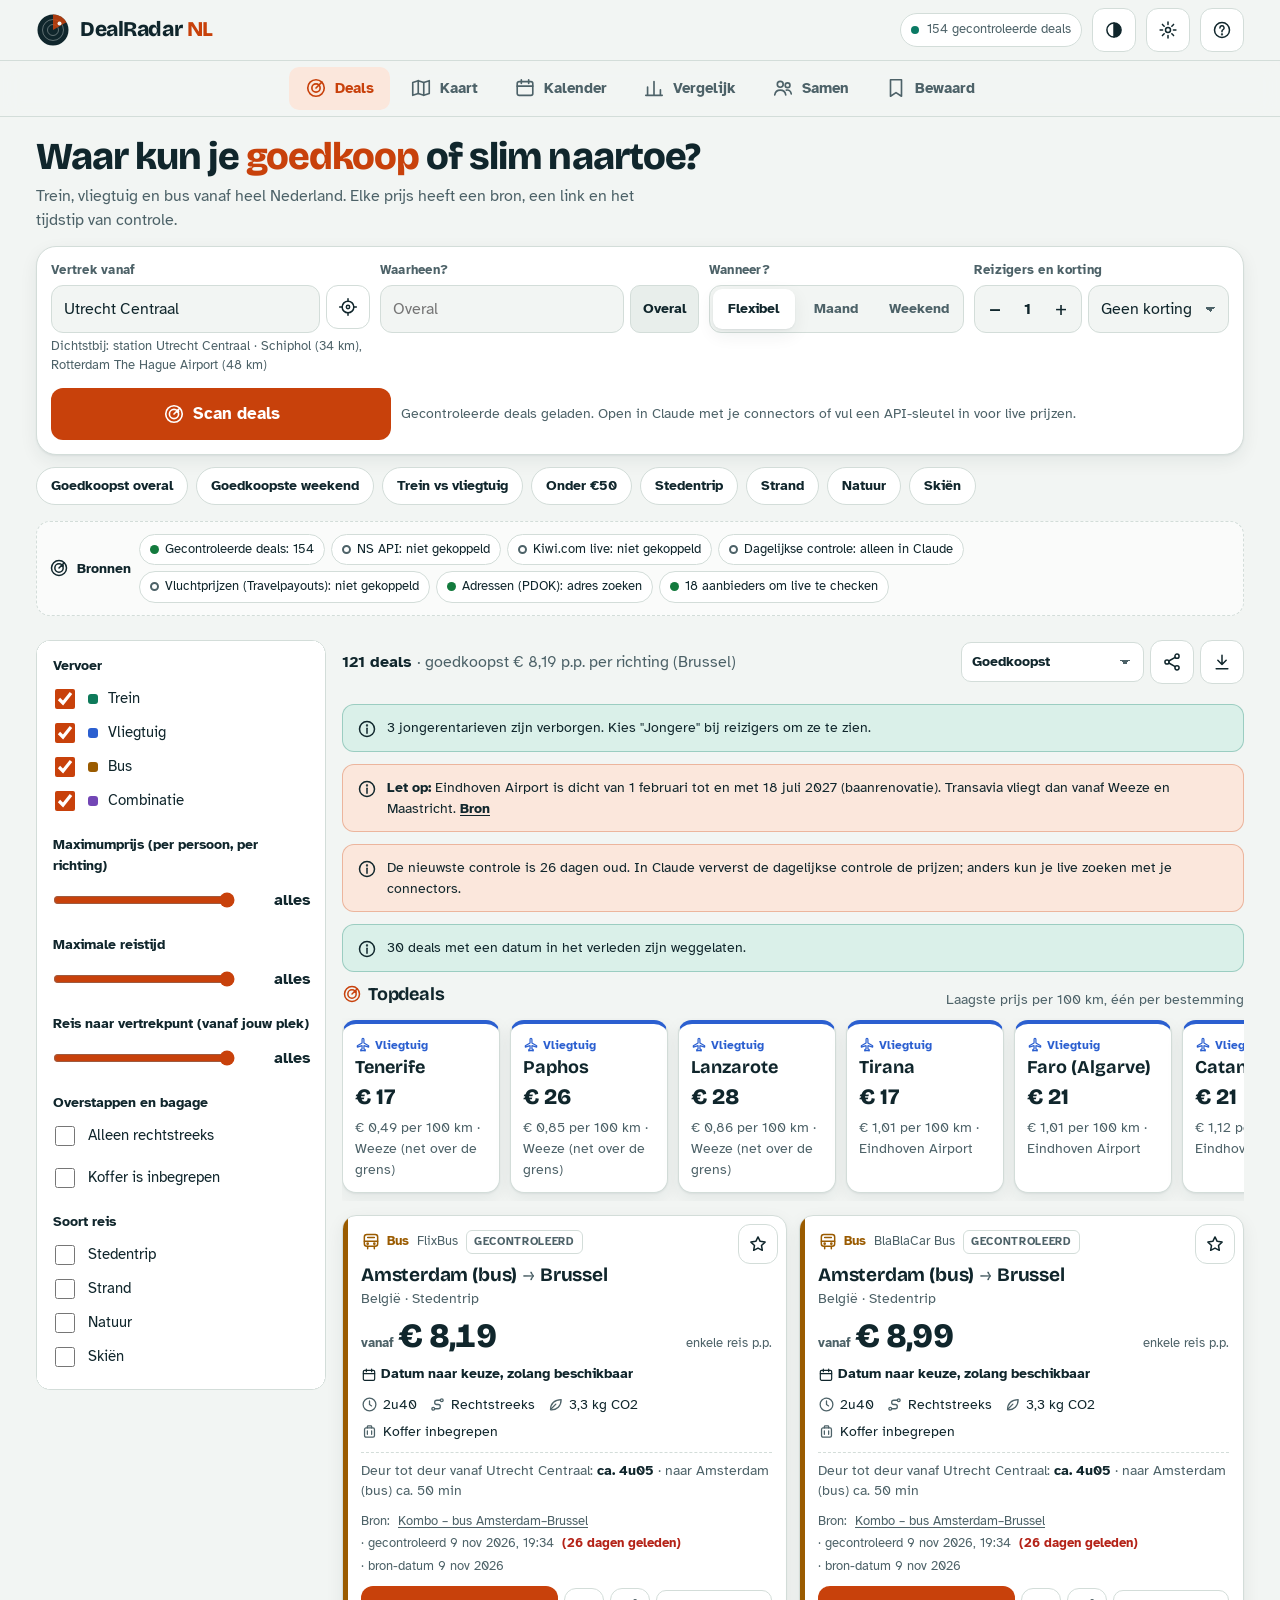
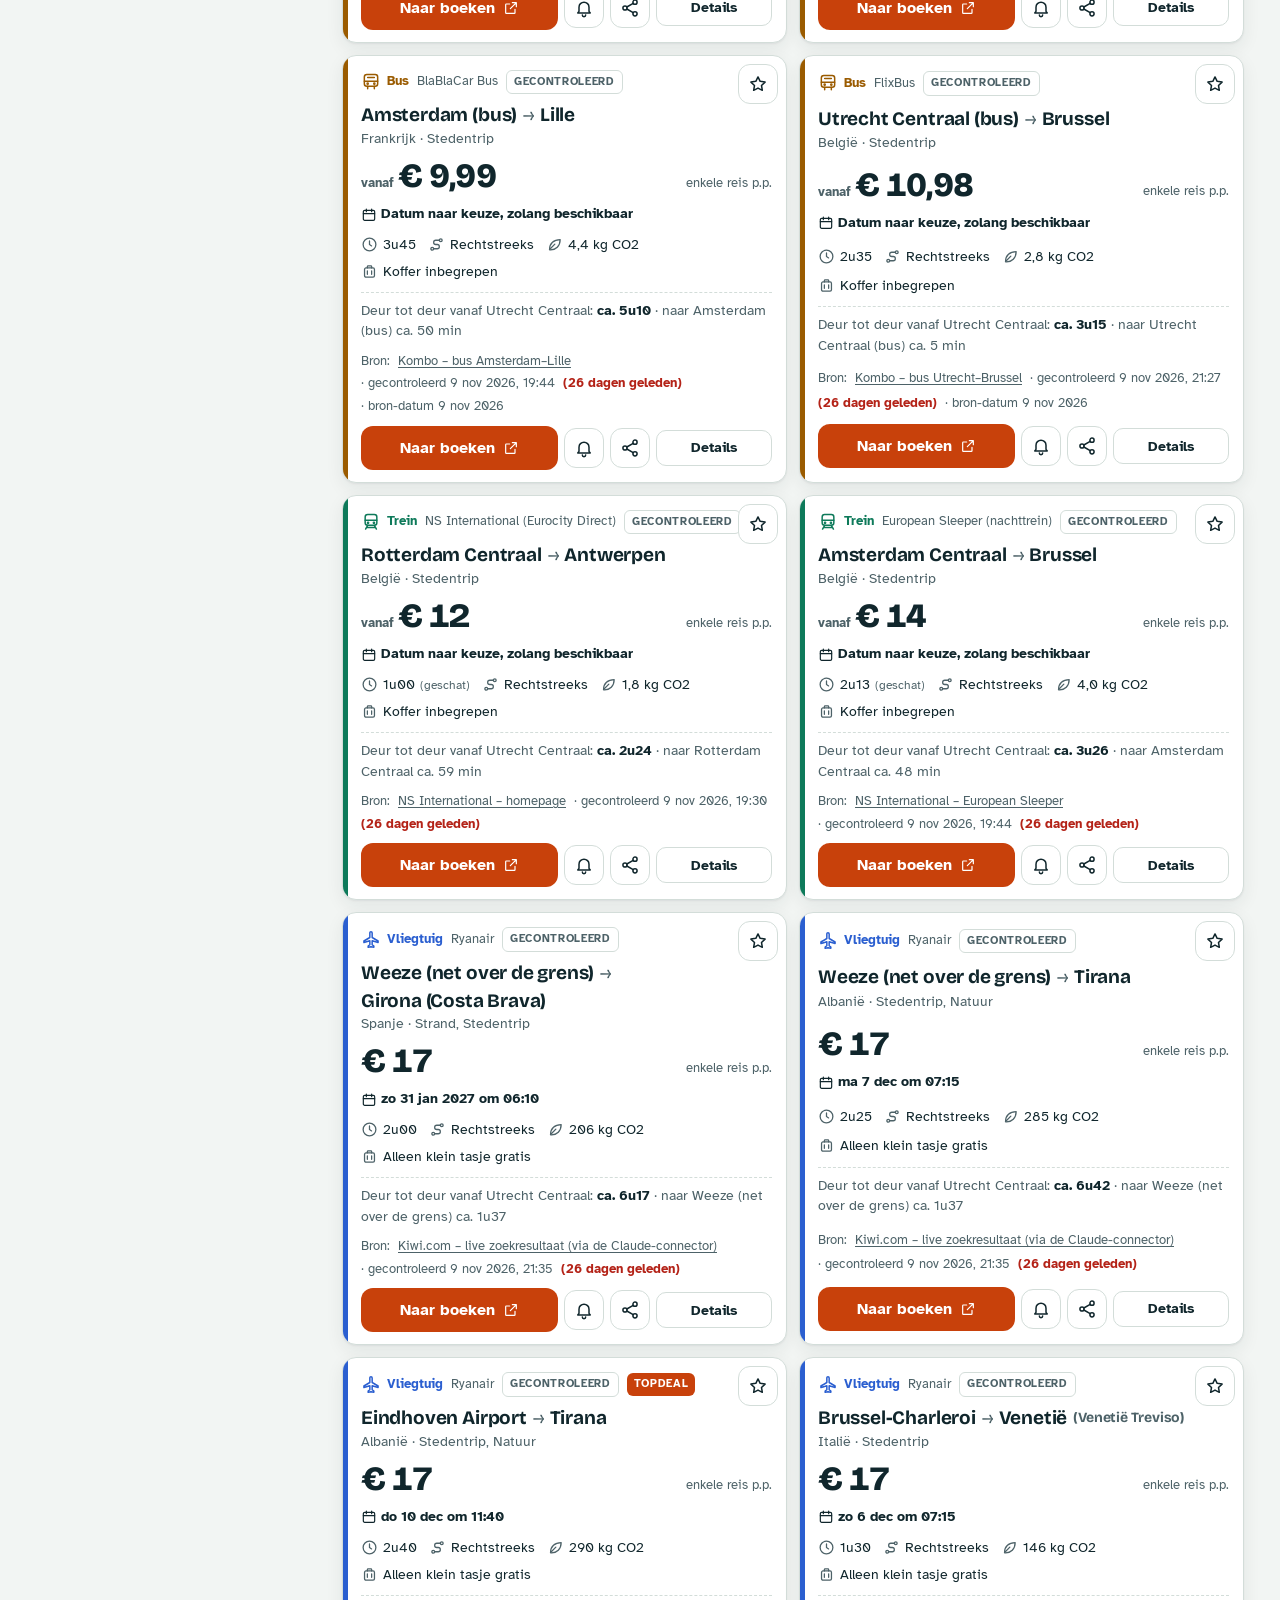
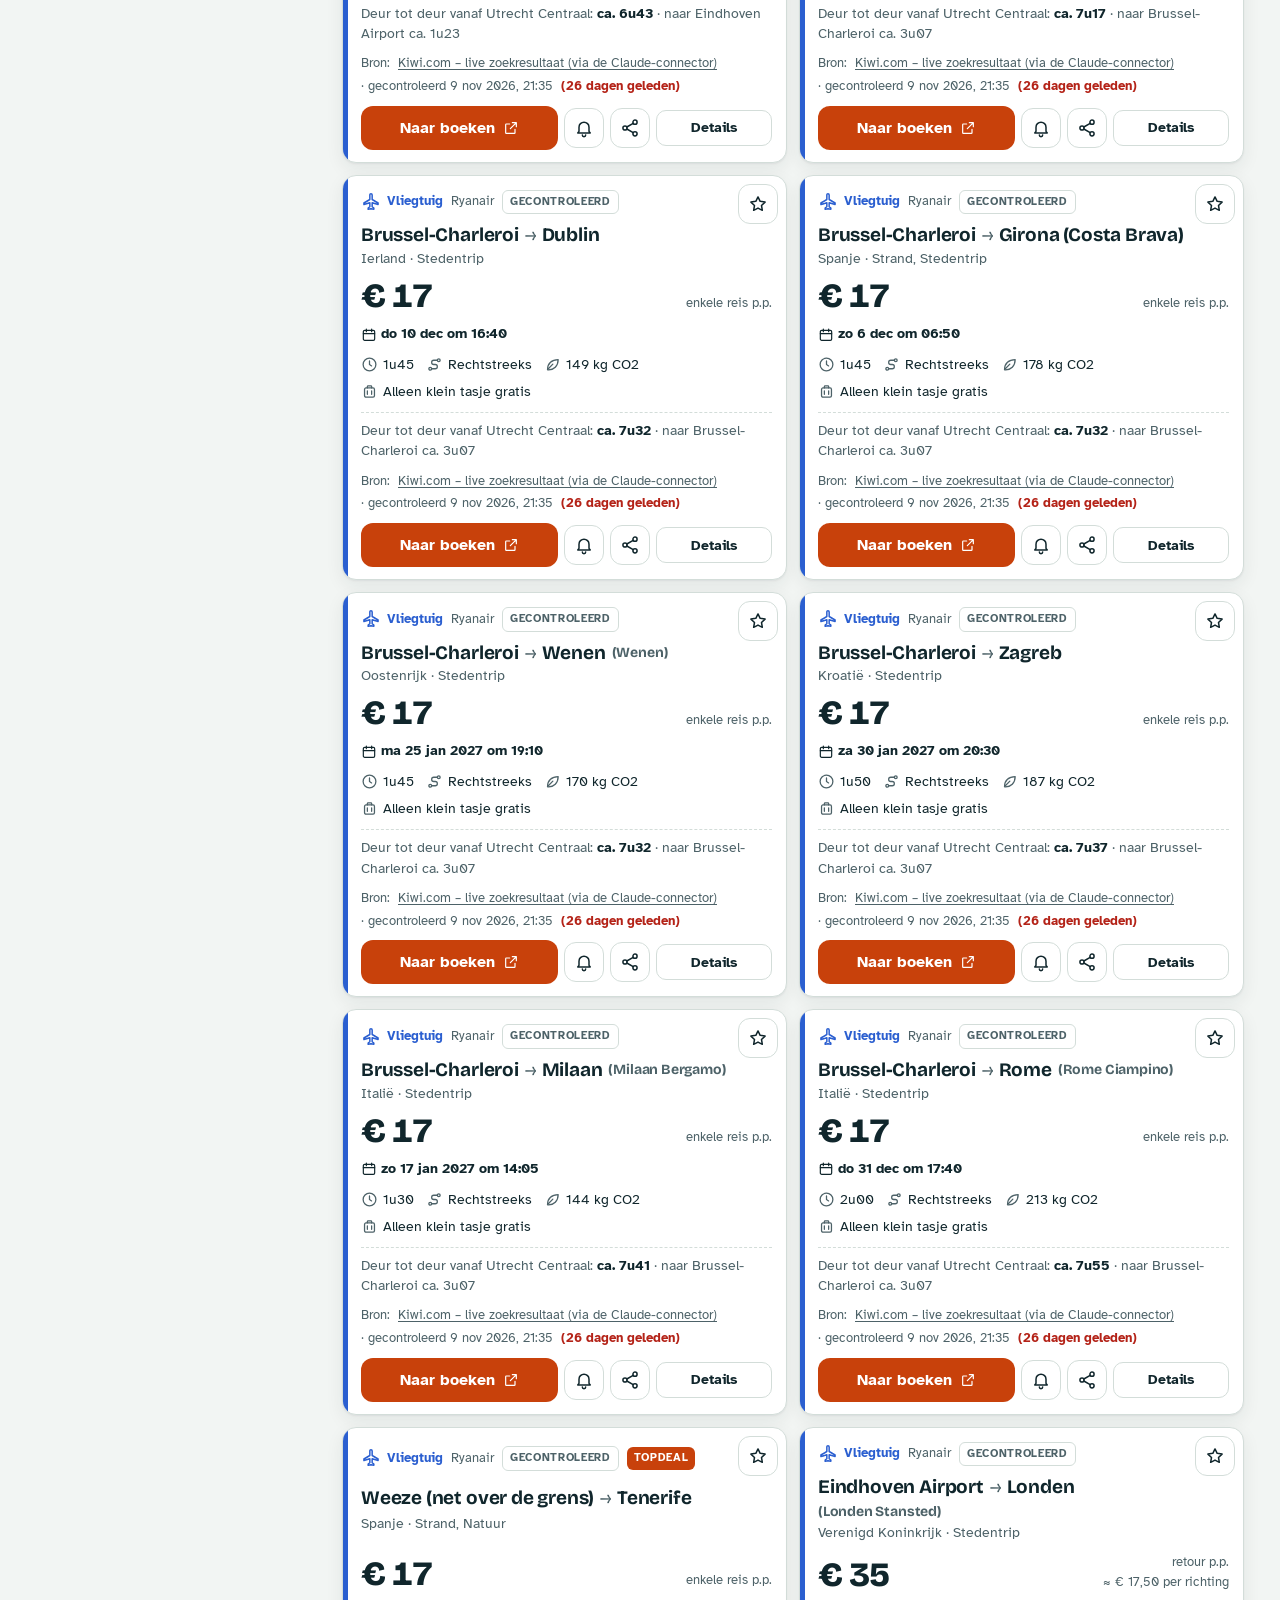
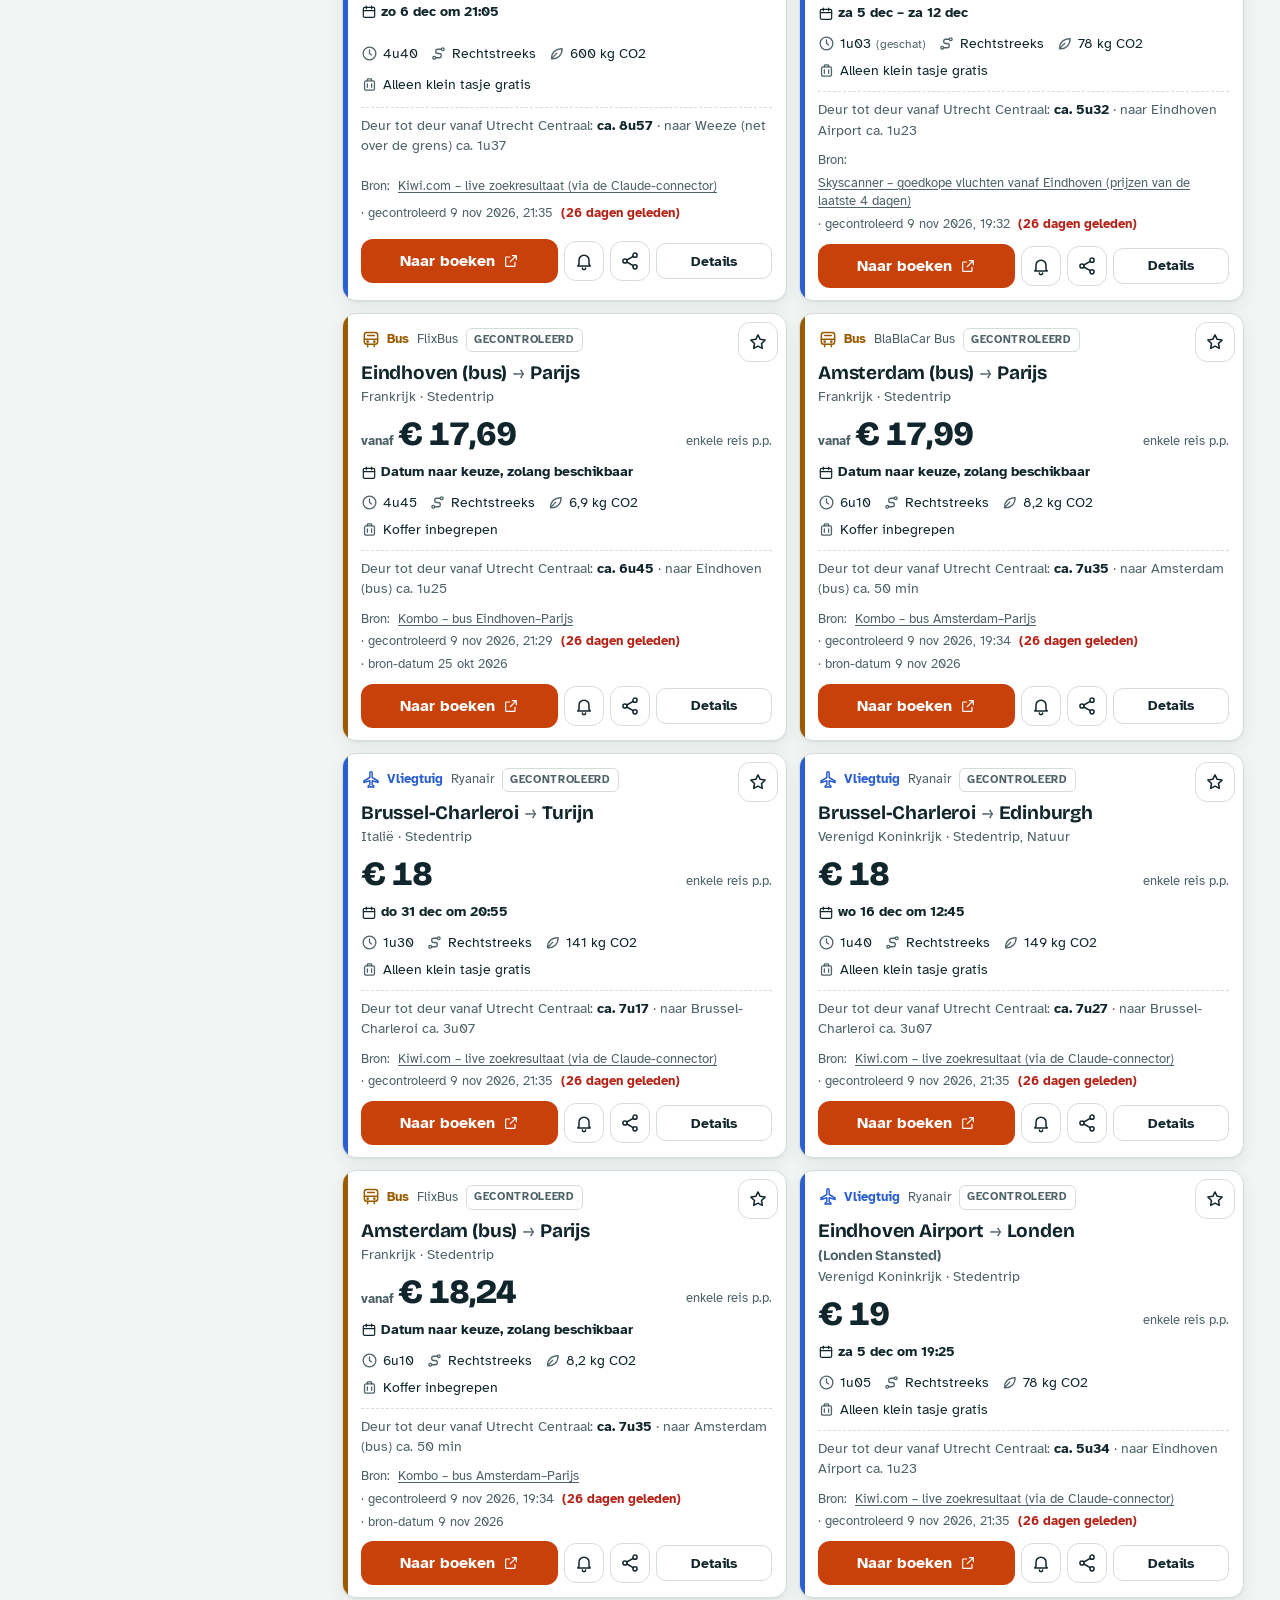
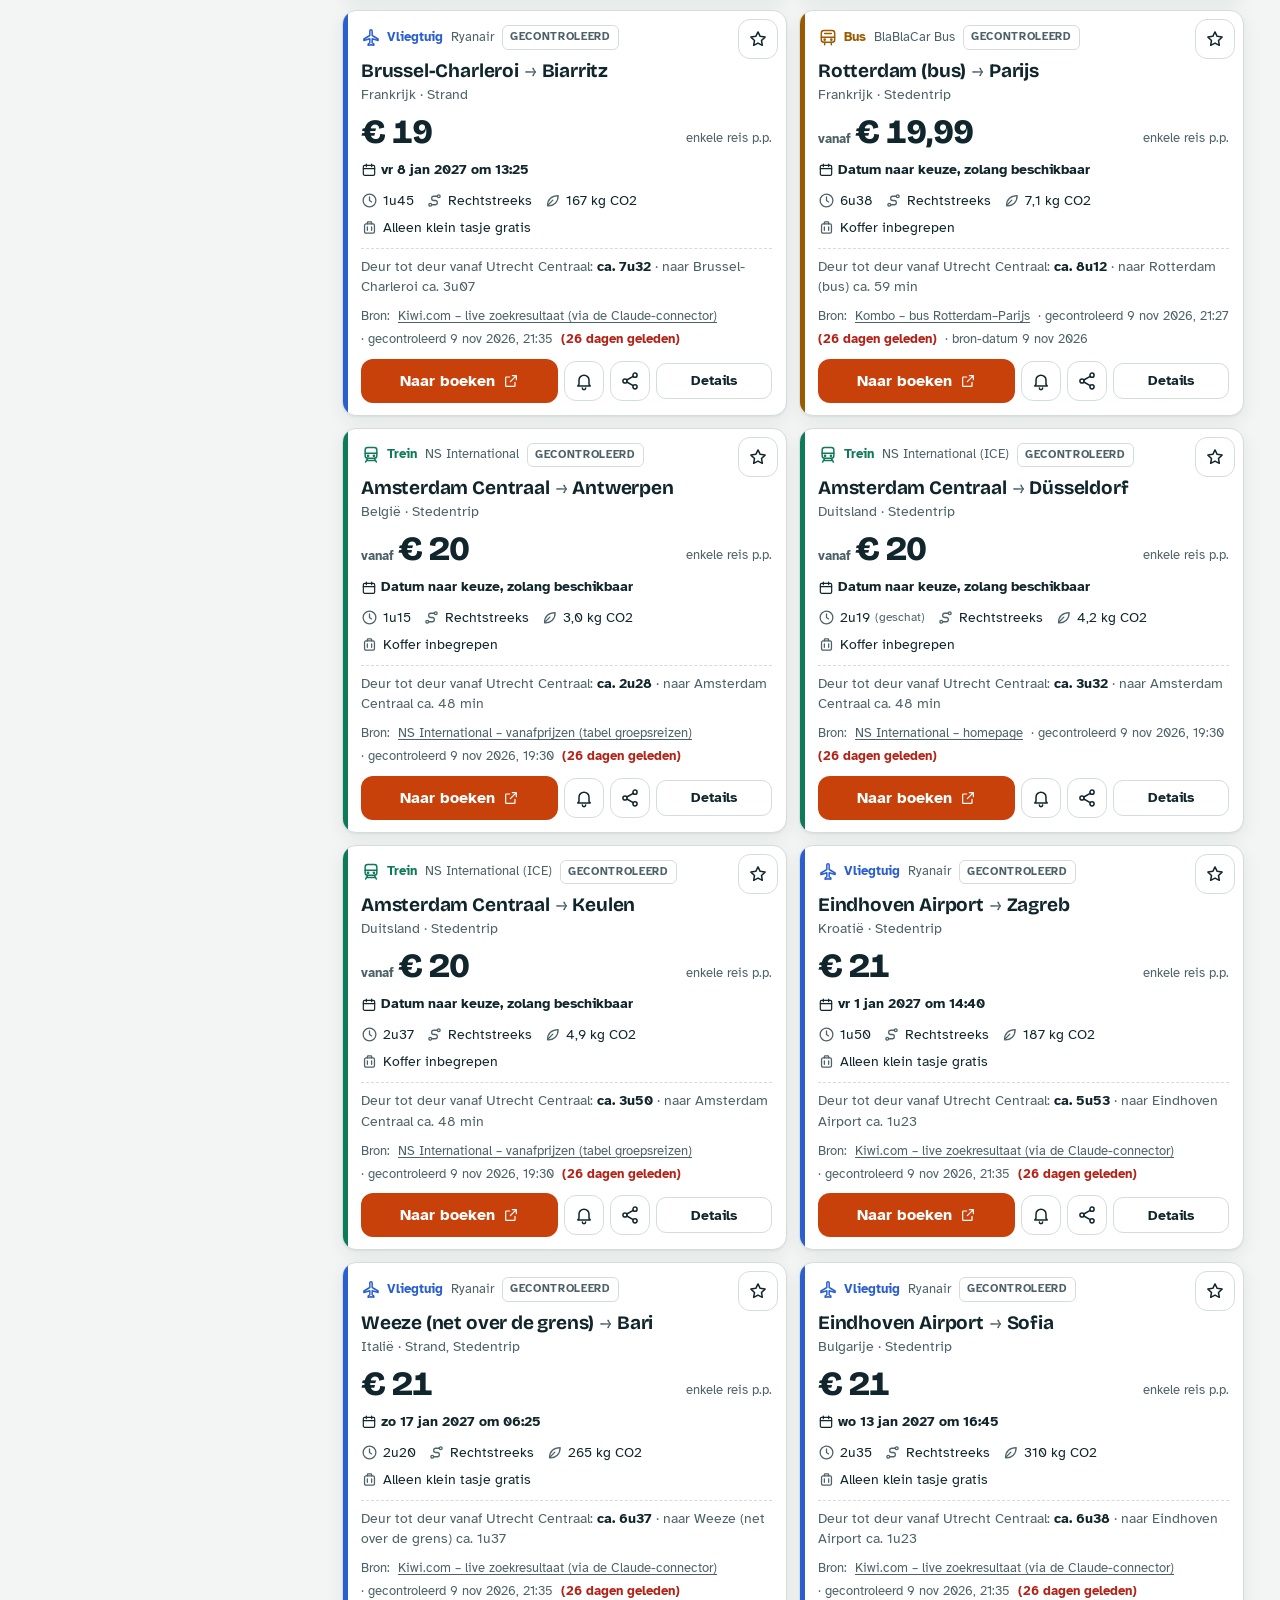
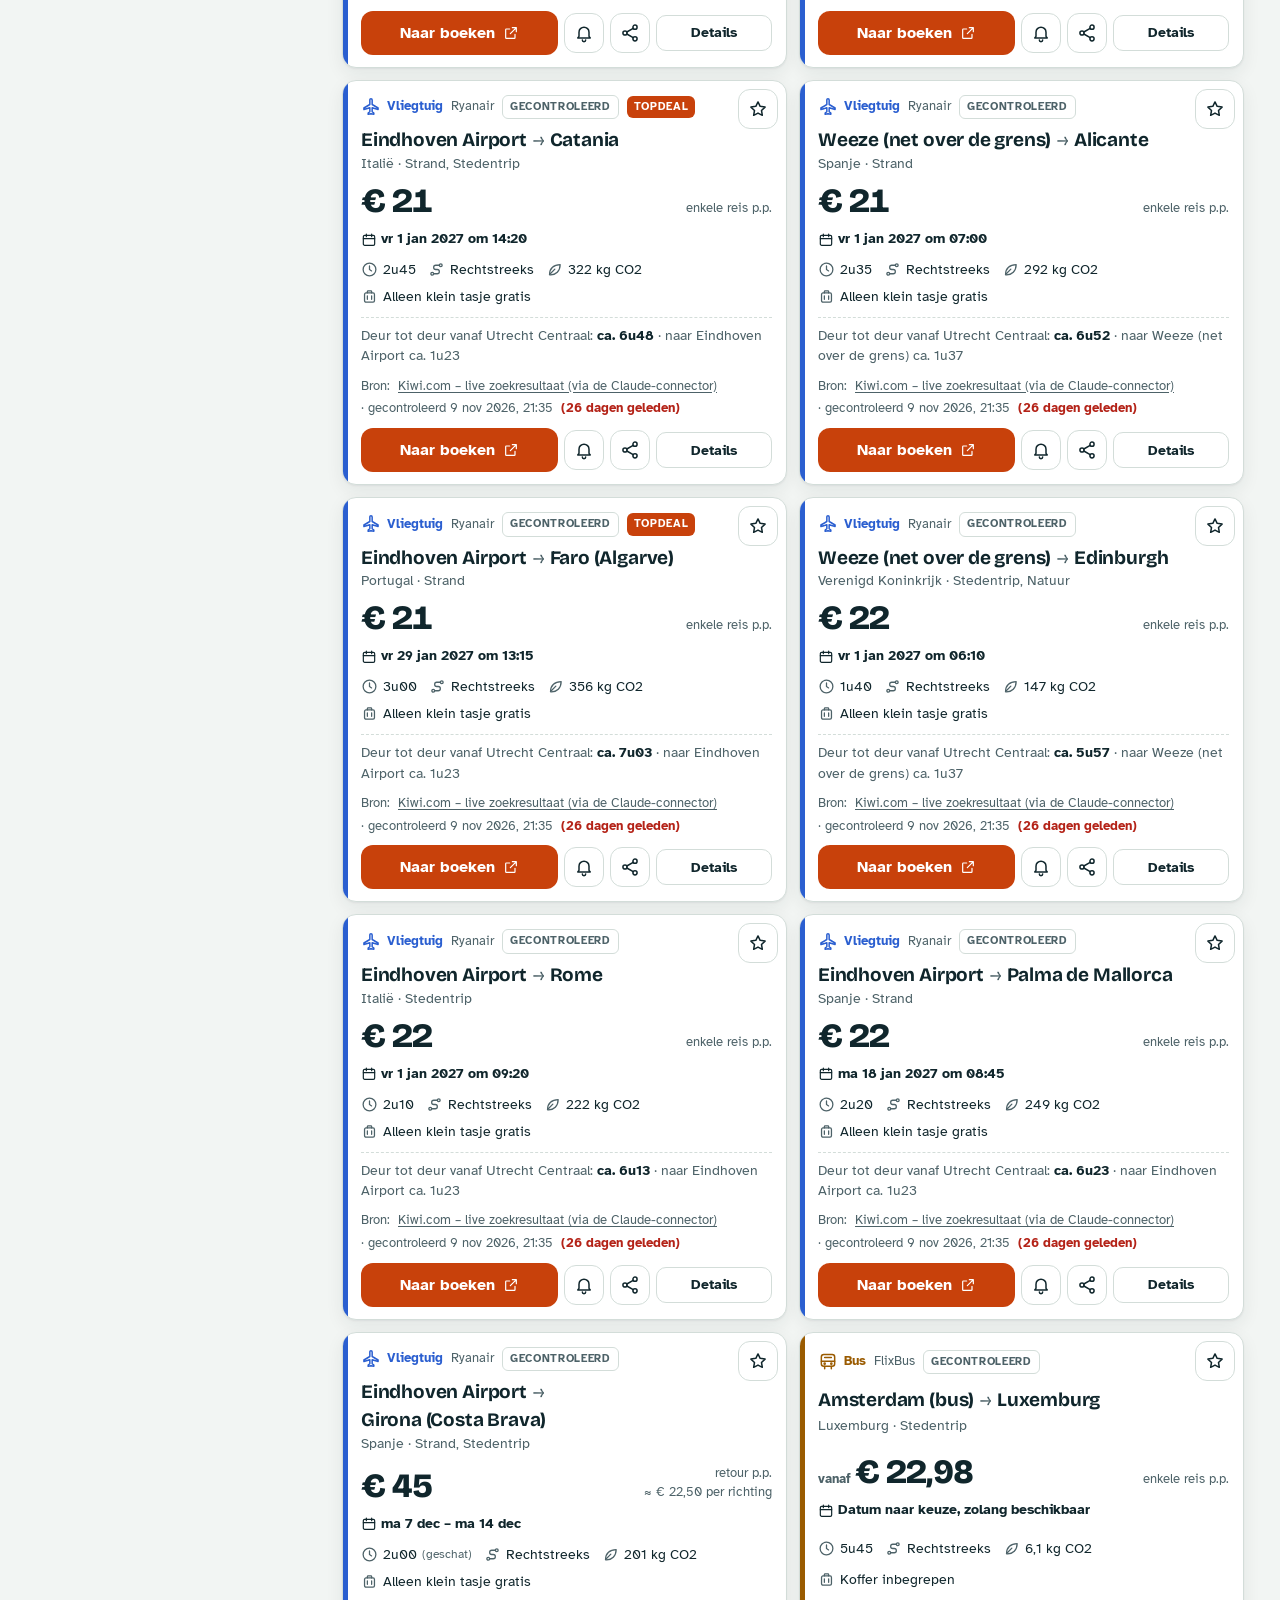
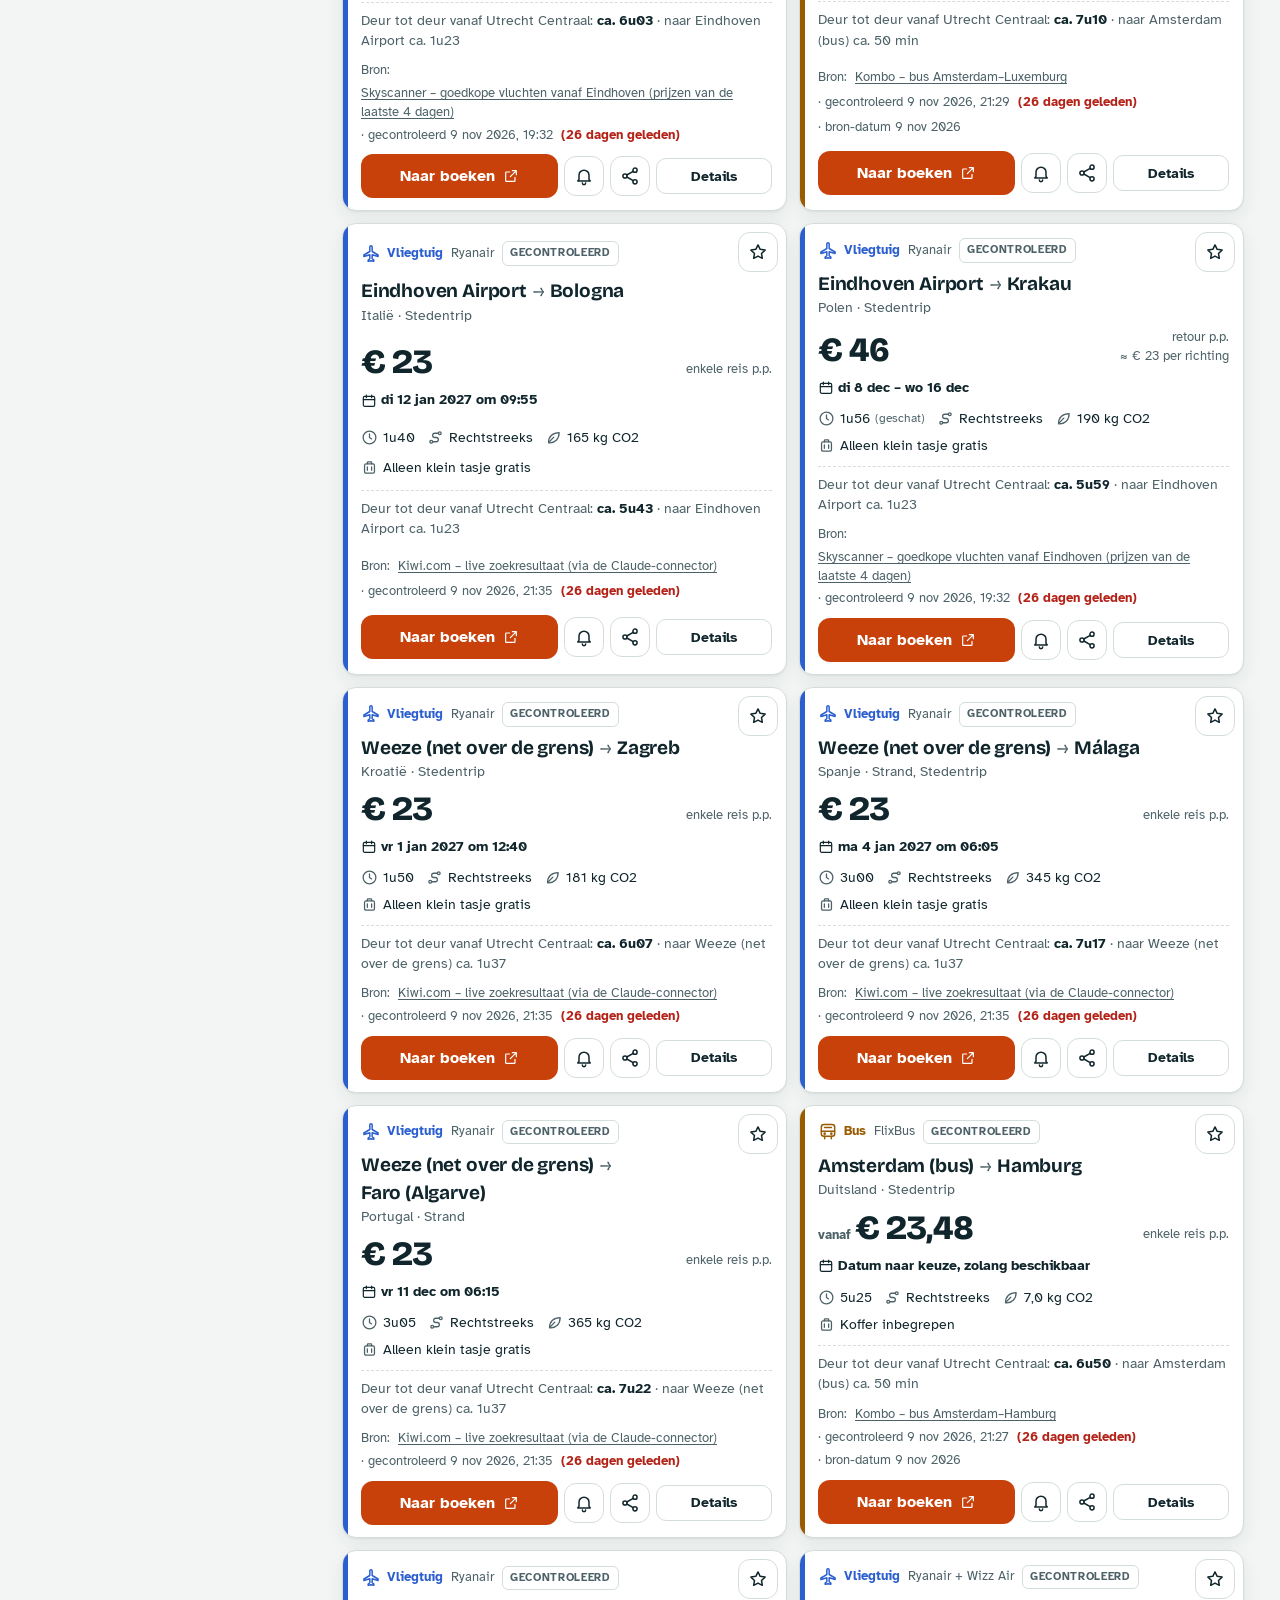
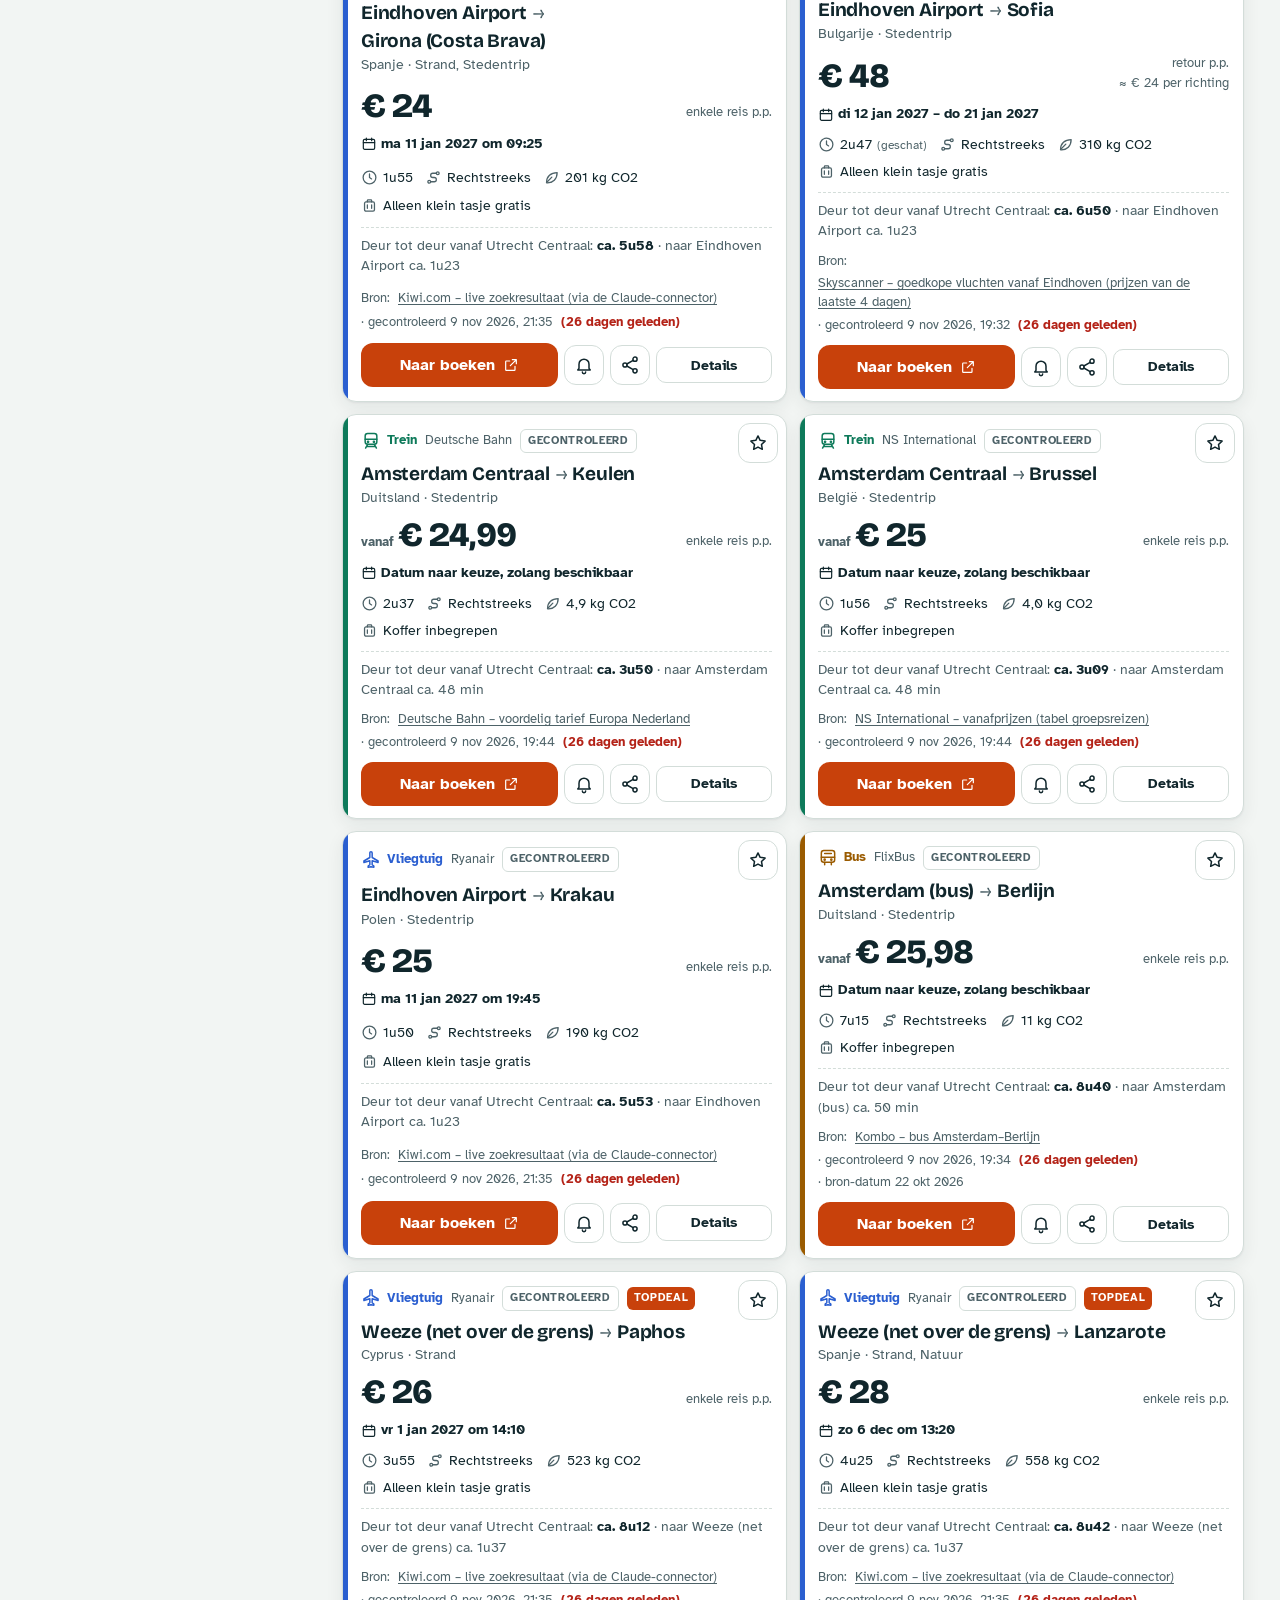
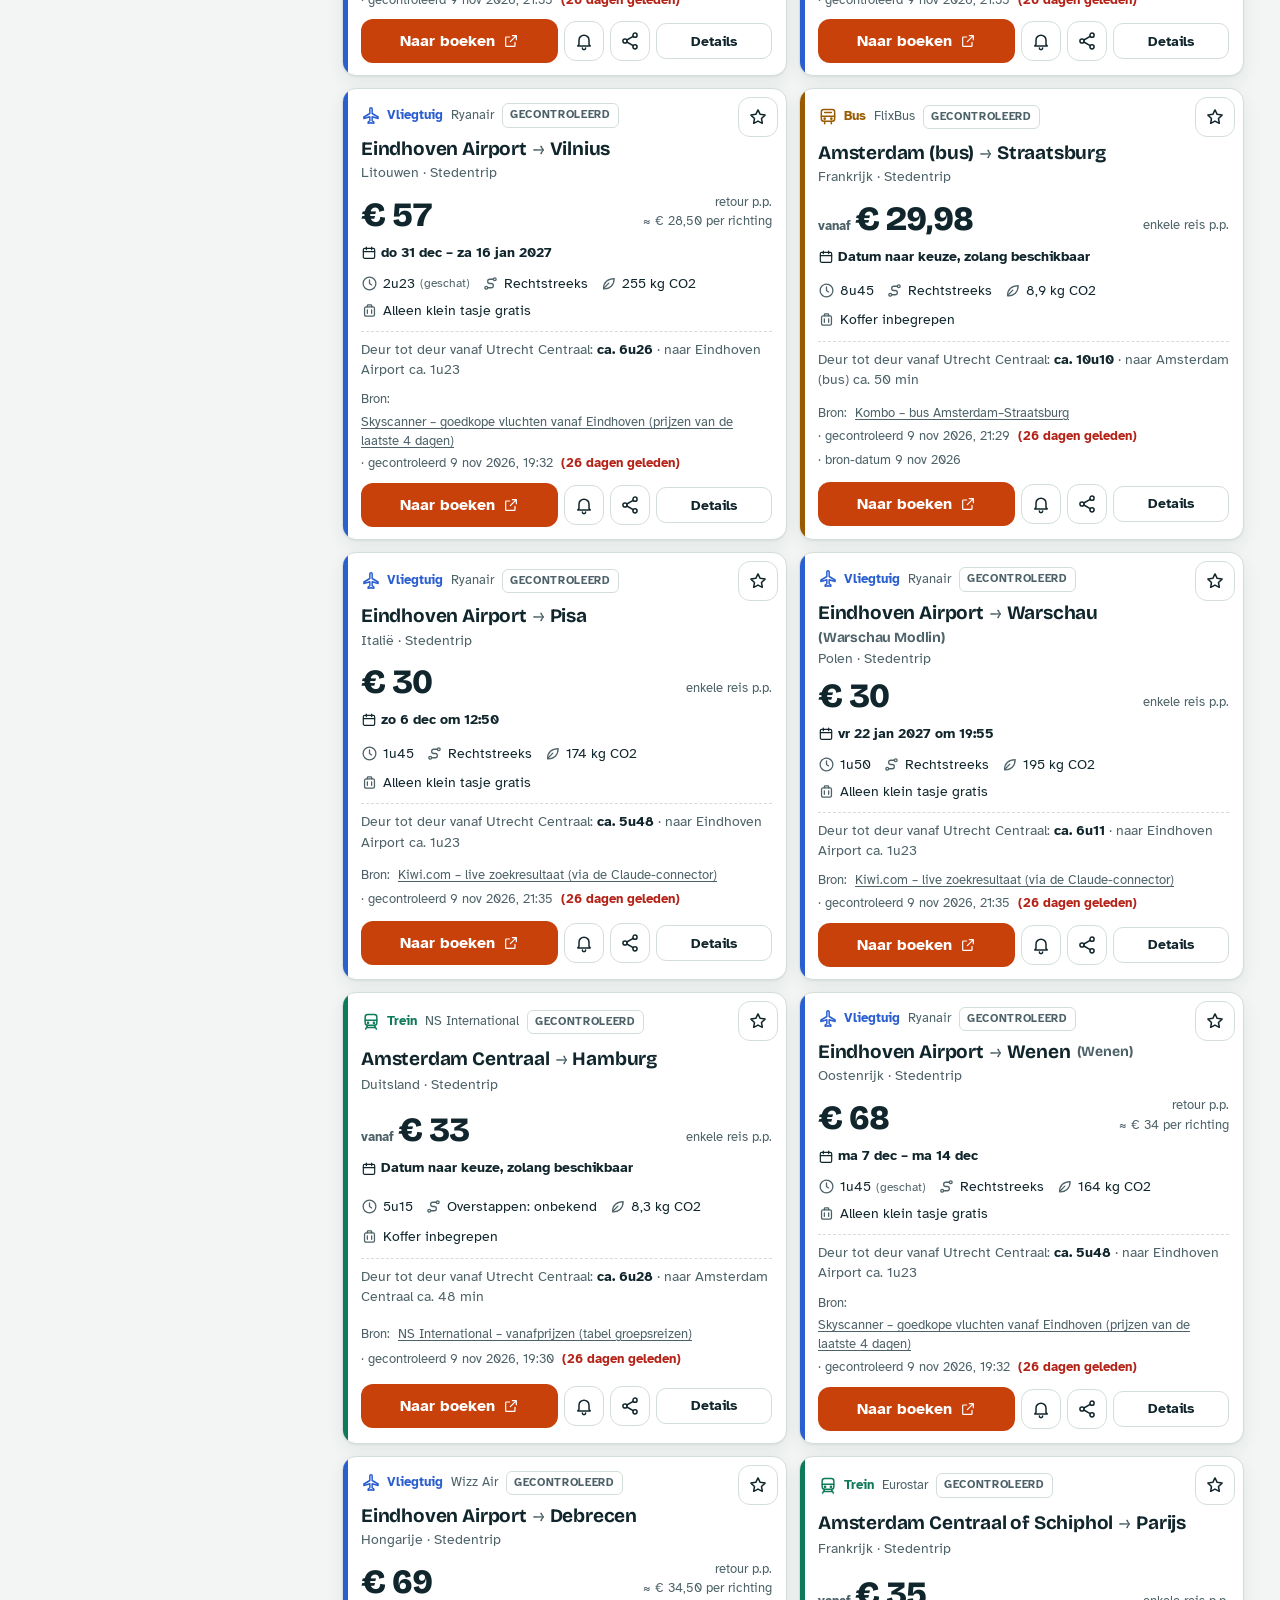
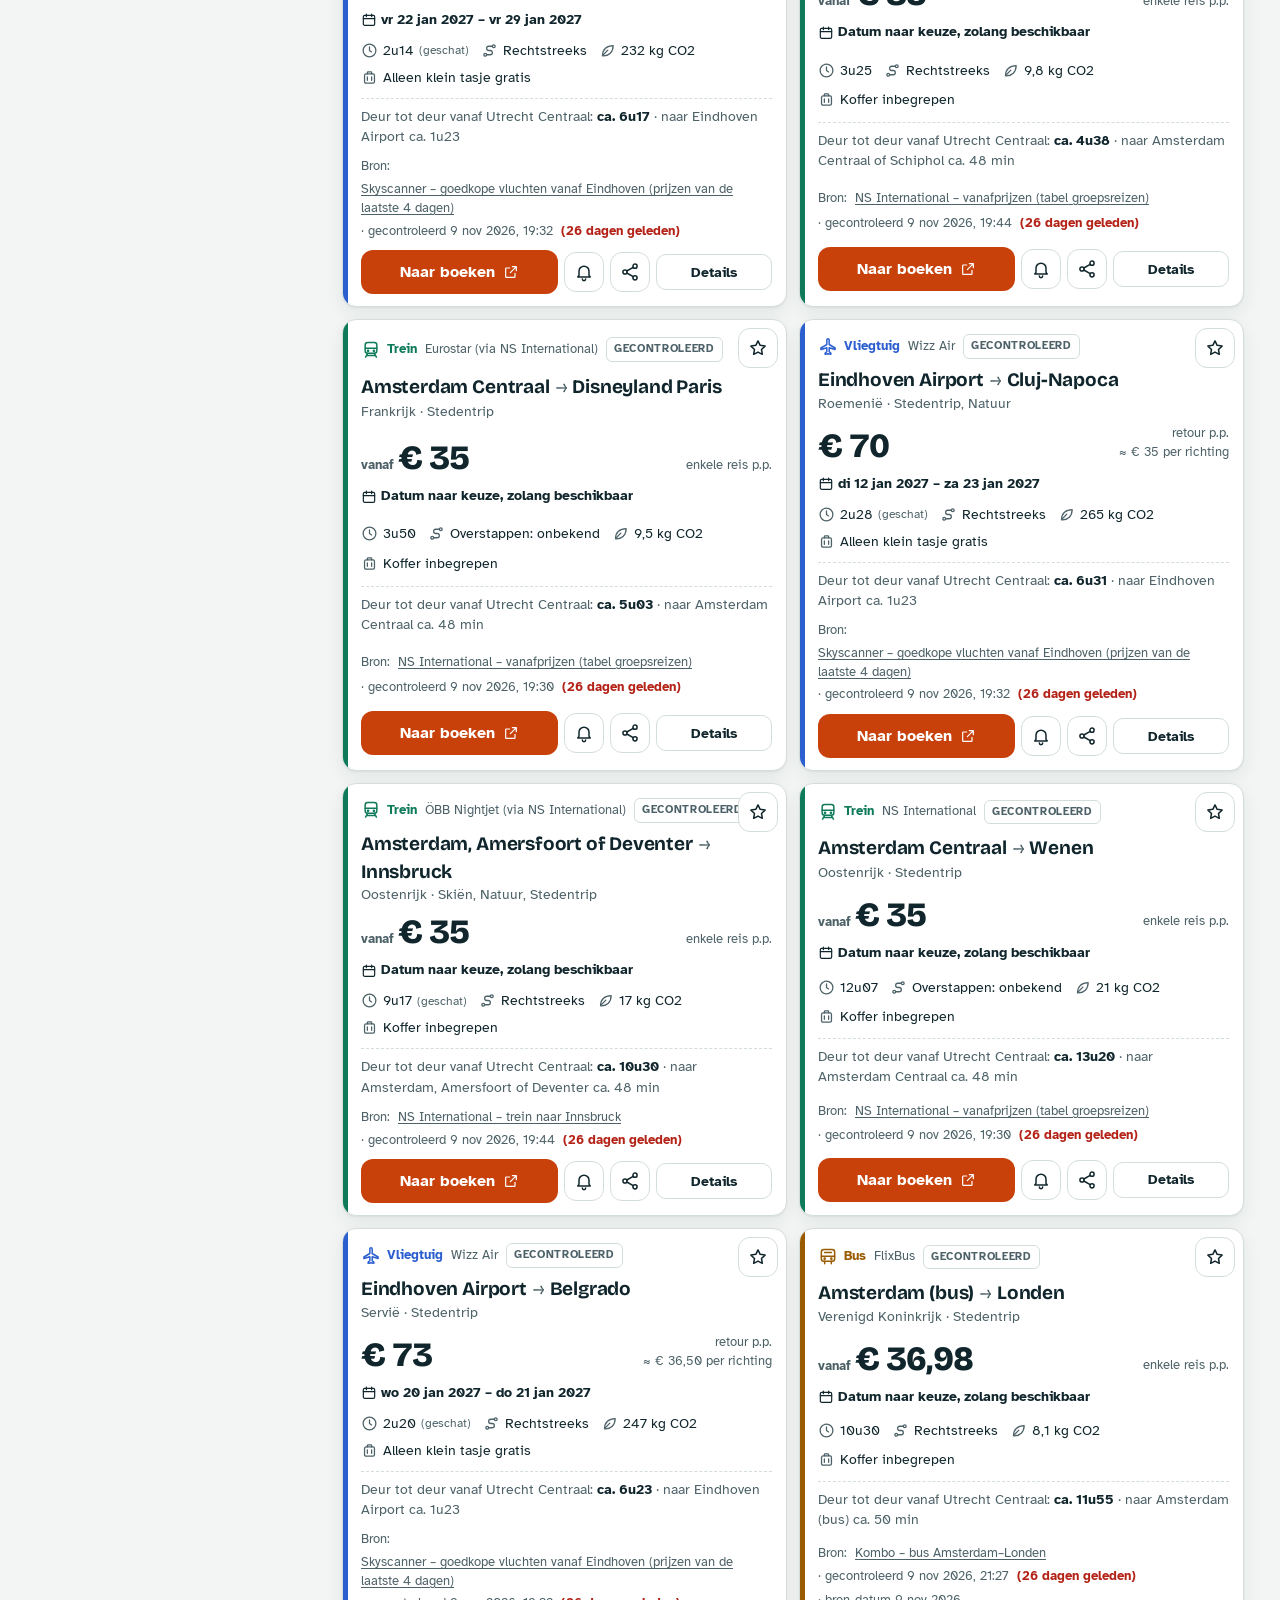
==== index.html @ bfbcc66f "DealRadar NL: installeerbare app (PWA) met offline-modus, 155 gecontroleerde deals en broncode Co-Au" ====
<!DOCTYPE html>
<html lang="nl">
<head>
<meta charset="utf-8">
<meta name="viewport" content="width=device-width, initial-scale=1">
<title>DealRadar NL</title>
<meta name="dealradar-pwa" content="1">
<meta name="theme-color" content="#10262C">
<meta name="apple-mobile-web-app-capable" content="yes">
<meta name="apple-mobile-web-app-title" content="DealRadar">
<link rel="manifest" href="manifest.webmanifest">
<link rel="icon" href="favicon.svg" type="image/svg+xml">
<link rel="apple-touch-icon" href="apple-touch-icon.png">
<meta name="description" content="Vind goedkope en slimme reisdeals vanaf heel Nederland: trein, vliegtuig en bus, met bron en controle-tijd bij elke prijs.">
<link rel="preconnect" href="https://fonts.googleapis.com">
<link rel="preconnect" href="https://fonts.gstatic.com" crossorigin>
<link rel="stylesheet" href="https://fonts.googleapis.com/css2?family=Atkinson+Hyperlegible:ital,wght@0,400;0,700;1,400&amp;family=Bricolage+Grotesque:opsz,wght@12..96,600..800&amp;display=swap">
<style>
/* =====================================================================
   DealRadar NL — stijl
   Plan: radar-console in daglicht. Inkt-teal tekst op koel papier,
   signaaloranje voor prijzen en acties, vaste kleur per vervoermiddel.
   Layout: zoekkaart bovenaan, deals als scanbare kaarten,
   tabbalk onderaan op mobiel en bovenaan op desktop.
   ===================================================================== */
:root {
  --paper: #F2F5F3;
  --surface: #FFFFFF;
  --surface-2: #E8EEEB;
  --ink: #10262C;
  --muted: #4D6268;
  --line: #D3DDD9;
  --accent: #C8410B;
  --accent-ink: #FFFFFF;
  --accent-soft: #FBE7DC;
  --radar: #0A7A64;
  --radar-soft: #DAF0E9;
  --m-trein: #0E7A5A;
  --m-vliegtuig: #2B5FD0;
  --m-bus: #9A5B00;
  --m-combi: #7246B5;
  --ok: #137A3D;
  --warn: #8A5A00;
  --bad: #B42318;
  --tier1: #0E7A5A;
  --tier2: #4A8A22;
  --tier3: #A86E00;
  --tier4: #B42318;
  --land: #D9E3DE;
  --land-nl: #F4C9B3;
  --sea: #F8FBFA;
  --map-border: #FFFFFF;
  --shadow: 0 1px 2px rgba(16, 38, 44, .06), 0 6px 18px rgba(16, 38, 44, .07);
  --radius: 14px;
  --font-display: "Bricolage Grotesque", "Avenir Next", "Segoe UI", system-ui, sans-serif;
  --font-body: "Atkinson Hyperlegible", system-ui, -apple-system, "Segoe UI", Roboto, sans-serif;
  --tabbar-h: 64px;
  color-scheme: light;
}
@media (prefers-color-scheme: dark) {
  :root:not([data-theme="light"]) {
    --paper: #0C1316; --surface: #131C20; --surface-2: #1A262B; --ink: #E4EDEB; --muted: #9DB2B0; --line: #27363C;
    --accent: #FF7B47; --accent-ink: #1A0A03; --accent-soft: #3A2016;
    --radar: #35C4A3; --radar-soft: #12302A;
    --m-trein: #3DC79B; --m-vliegtuig: #8AA9FF; --m-bus: #E3A23F; --m-combi: #B99EF5;
    --ok: #4ACB7C; --warn: #E3AE3F; --bad: #FF7A6E;
    --tier1: #3DC79B; --tier2: #A2D35A; --tier3: #E3AE3F; --tier4: #FF7A6E;
    --land: #22313A; --land-nl: #5A3526; --sea: #0F181C; --map-border: #0C1316;
    --shadow: 0 1px 2px rgba(0, 0, 0, .45), 0 8px 22px rgba(0, 0, 0, .35);
    color-scheme: dark;
  }
}
:root[data-theme="dark"] {
  --paper: #0C1316; --surface: #131C20; --surface-2: #1A262B; --ink: #E4EDEB; --muted: #9DB2B0; --line: #27363C;
  --accent: #FF7B47; --accent-ink: #1A0A03; --accent-soft: #3A2016;
  --radar: #35C4A3; --radar-soft: #12302A;
  --m-trein: #3DC79B; --m-vliegtuig: #8AA9FF; --m-bus: #E3A23F; --m-combi: #B99EF5;
  --ok: #4ACB7C; --warn: #E3AE3F; --bad: #FF7A6E;
  --tier1: #3DC79B; --tier2: #A2D35A; --tier3: #E3AE3F; --tier4: #FF7A6E;
  --land: #22313A; --land-nl: #5A3526; --sea: #0F181C; --map-border: #0C1316;
  --shadow: 0 1px 2px rgba(0, 0, 0, .45), 0 8px 22px rgba(0, 0, 0, .35);
  color-scheme: dark;
}

/* ---------- Basis ---------- */
* { box-sizing: border-box; }
html { -webkit-text-size-adjust: 100%; }
body {
  margin: 0; background: var(--paper); color: var(--ink);
  font: 400 16px/1.5 var(--font-body);
  padding-bottom: calc(var(--tabbar-h) + env(safe-area-inset-bottom, 0px) + 12px);
}
h1, h2, h3 { font-family: var(--font-display); line-height: 1.15; margin: 0; text-wrap: balance; letter-spacing: -.01em; }
h2 { font-size: 22px; font-weight: 700; }
h3 { font-size: 18px; font-weight: 700; }
p { margin: 0 0 .6em; }
a { color: var(--accent); text-underline-offset: 2px; }
button, input, select, textarea { font: inherit; color: inherit; }
img, svg { max-width: 100%; }
.ic { width: 20px; height: 20px; flex: none; fill: none; stroke: currentColor; stroke-width: 1.8; stroke-linecap: round; stroke-linejoin: round; vertical-align: middle; }
.ic.sm { width: 16px; height: 16px; }
.ic.fill { fill: currentColor; }
.num, .price, .tnum { font-variant-numeric: tabular-nums; }
.sr-only { position: absolute !important; width: 1px; height: 1px; padding: 0; margin: -1px; overflow: hidden; clip: rect(0 0 0 0); white-space: nowrap; border: 0; }
.skip { position: absolute; left: 12px; top: -60px; z-index: 100; background: var(--ink); color: var(--paper); padding: 10px 14px; border-radius: 10px; }
.skip:focus { top: 12px; }
:focus-visible { outline: 3px solid var(--accent); outline-offset: 2px; border-radius: 6px; }
.wrap { max-width: 1240px; margin: 0 auto; padding: 0 16px; }
.muted { color: var(--muted); }
.small { font-size: 14px; }
.tiny { font-size: 12.5px; }
[hidden] { display: none !important; }

/* ---------- Knoppen ---------- */
.btn {
  display: inline-flex; align-items: center; justify-content: center; gap: 8px;
  min-height: 44px; padding: 0 16px; border-radius: 12px; border: 1px solid transparent;
  background: var(--accent); color: var(--accent-ink); font-weight: 700; cursor: pointer; text-decoration: none;
  transition: transform .08s ease, filter .15s ease;
}
.btn:hover { filter: brightness(1.06); }
.btn:active { transform: translateY(1px); }
.btn.ghost { background: transparent; color: var(--ink); border-color: var(--line); font-weight: 600; }
.btn.ghost:hover { background: var(--surface-2); filter: none; }
.btn.soft { background: var(--surface-2); color: var(--ink); border-color: var(--line); font-weight: 600; }
.btn.sm { min-height: 36px; padding: 0 12px; font-size: 14px; border-radius: 10px; }
.btn.block { width: 100%; }
.btn[disabled] { opacity: .5; cursor: not-allowed; }
.icon-btn {
  display: inline-grid; place-items: center; width: 44px; height: 44px; border-radius: 12px;
  border: 1px solid var(--line); background: var(--surface); color: var(--ink); cursor: pointer;
}
.icon-btn:hover { background: var(--surface-2); }
.icon-btn[aria-pressed="true"] { color: var(--accent); border-color: var(--accent); background: var(--accent-soft); }
.icon-btn[aria-pressed="true"] .ic { fill: currentColor; }
.linkish { background: none; border: 0; padding: 0; color: var(--accent); text-decoration: underline; cursor: pointer; font-weight: 600; }

/* ---------- Header ---------- */
.app-header {
  position: sticky; top: 0; z-index: 30;
  background: color-mix(in srgb, var(--paper) 88%, transparent);
  backdrop-filter: saturate(1.4) blur(10px); -webkit-backdrop-filter: saturate(1.4) blur(10px);
  border-bottom: 1px solid var(--line);
}
.app-header .wrap { display: flex; align-items: center; gap: 10px; min-height: 60px; }
.brand { display: flex; align-items: center; gap: 10px; text-decoration: none; color: var(--ink); margin-right: auto; }
.brand-mark { width: 34px; height: 34px; }
.brand-name { font-family: var(--font-display); font-weight: 800; font-size: 21px; letter-spacing: -.02em; }
.brand-name b { color: var(--accent); font-weight: 800; }
.data-pill {
  display: none; align-items: center; gap: 8px; font-size: 13px; color: var(--muted);
  border: 1px solid var(--line); border-radius: 999px; padding: 6px 10px; background: var(--surface);
}
.data-pill .dot { width: 8px; height: 8px; border-radius: 50%; background: var(--radar); }
@media (min-width: 720px) { .data-pill { display: inline-flex; } }
.sweep { transform-origin: 17px 17px; animation: sweep 3.2s linear infinite; }
@keyframes sweep { to { transform: rotate(360deg); } }

/* ---------- Zoekkaart ---------- */
.hero { padding: 18px 0 8px; }
.hero h1 { font-size: clamp(26px, 6vw, 38px); font-weight: 800; letter-spacing: -.025em; }
.hero h1 em { font-style: normal; color: var(--accent); }
.hero .lede { color: var(--muted); max-width: 62ch; margin: 6px 0 14px; }
.search-card {
  background: var(--surface); border: 1px solid var(--line); border-radius: 20px; box-shadow: var(--shadow);
  padding: 14px; display: grid; gap: 12px;
}
.search-grid { display: grid; gap: 10px; grid-template-columns: 1fr; }
@media (min-width: 720px) { .search-grid { grid-template-columns: 1.25fr 1.25fr 1fr 1fr; align-items: start; } }
.field { display: grid; gap: 4px; position: relative; }
.field > label, .field .lbl { font-size: 13px; font-weight: 700; color: var(--muted); letter-spacing: .02em; }
.input {
  width: 100%; min-height: 48px; padding: 10px 12px; border-radius: 12px;
  border: 1px solid var(--line); background: var(--paper); font-size: 16px;
}
.input:focus { border-color: var(--accent); outline: none; box-shadow: 0 0 0 3px var(--accent-soft); }
.input-row { display: flex; gap: 6px; }
.input-row .input { flex: 1; min-width: 0; }
select.input { appearance: none; background-image: linear-gradient(45deg, transparent 50%, var(--muted) 50%), linear-gradient(135deg, var(--muted) 50%, transparent 50%); background-position: calc(100% - 18px) 21px, calc(100% - 13px) 21px; background-size: 5px 5px; background-repeat: no-repeat; padding-right: 32px; }
.suggest {
  position: absolute; top: 100%; left: 0; right: 0; z-index: 40; margin-top: 4px; padding: 6px;
  background: var(--surface); border: 1px solid var(--line); border-radius: 12px; box-shadow: var(--shadow);
  max-height: 320px; overflow: auto; list-style: none;
}
.suggest li { display: flex; gap: 10px; align-items: center; padding: 10px; border-radius: 8px; cursor: pointer; }
.suggest li[aria-selected="true"], .suggest li:hover { background: var(--surface-2); }
.suggest .kind { font-size: 12px; color: var(--muted); margin-left: auto; }
.origin-hint { font-size: 13px; color: var(--muted); }
.seg { display: inline-flex; border: 1px solid var(--line); border-radius: 12px; padding: 3px; background: var(--paper); width: 100%; }
.seg button { flex: 1; min-height: 40px; border: 0; border-radius: 9px; background: transparent; cursor: pointer; font-weight: 600; font-size: 14px; color: var(--muted); }
.seg button[aria-pressed="true"] { background: var(--surface); color: var(--ink); box-shadow: var(--shadow); }
.travellers { display: flex; gap: 6px; }
.stepper { display: inline-flex; align-items: center; border: 1px solid var(--line); border-radius: 12px; background: var(--paper); }
.stepper button { width: 40px; height: 46px; border: 0; background: transparent; cursor: pointer; font-size: 20px; color: var(--ink); }
.stepper output { min-width: 26px; text-align: center; font-weight: 700; }
.scan-row { display: flex; gap: 10px; flex-wrap: wrap; align-items: center; }
.scan-btn { min-height: 52px; font-size: 17px; padding: 0 22px; flex: 1 1 220px; }
.scan-btn .ic { width: 22px; height: 22px; }
.scan-btn.busy .ic { animation: sweep 1.2s linear infinite; }
@media (min-width: 720px) { .scan-btn { flex: 0 1 340px; } }

/* chips */
.chips { display: flex; gap: 8px; overflow-x: auto; padding: 12px 0 4px; scrollbar-width: none; }
.chips::-webkit-scrollbar { display: none; }
.chip {
  flex: none; display: inline-flex; align-items: center; gap: 6px; min-height: 38px; padding: 0 14px; border-radius: 999px;
  border: 1px solid var(--line); background: var(--surface); cursor: pointer; font-weight: 600; font-size: 14px; color: var(--ink);
}
.chip:hover { border-color: var(--ink); }
.chip[aria-pressed="true"] { background: var(--ink); color: var(--paper); border-color: var(--ink); }

/* ---------- Radar (bronstatus) ---------- */
.radar {
  margin: 12px 0 4px; display: grid; gap: 8px; grid-template-columns: 1fr; padding: 12px;
  border: 1px dashed var(--line); border-radius: var(--radius); background: color-mix(in srgb, var(--surface) 60%, transparent);
}
@media (min-width: 720px) { .radar { grid-template-columns: auto 1fr; align-items: center; } }
.radar-title { display: flex; align-items: center; gap: 8px; font-weight: 700; font-size: 14px; }
.radar-list { display: flex; flex-wrap: wrap; gap: 6px; list-style: none; margin: 0; padding: 0; }
.src-pill {
  display: inline-flex; align-items: center; gap: 6px; border-radius: 999px; padding: 5px 10px; font-size: 13px;
  border: 1px solid var(--line); background: var(--surface); cursor: pointer; color: var(--ink);
}
.src-pill .st { width: 9px; height: 9px; border-radius: 50%; background: var(--muted); flex: none; }
.src-pill[data-status="ok"] .st { background: var(--ok); }
.src-pill[data-status="off"] .st { background: transparent; border: 2px solid var(--muted); }
.src-pill[data-status="error"] .st { background: var(--bad); }
.src-pill[data-status="busy"] .st { background: var(--radar); animation: pulse 1s ease-in-out infinite; }
@keyframes pulse { 50% { transform: scale(1.6); opacity: .5; } }

/* ---------- Tabs ---------- */
.tabbar {
  position: fixed; left: 0; right: 0; bottom: 0; z-index: 35; height: calc(var(--tabbar-h) + env(safe-area-inset-bottom, 0px));
  padding-bottom: env(safe-area-inset-bottom, 0px);
  display: grid; grid-template-columns: repeat(6, 1fr);
  background: color-mix(in srgb, var(--surface) 94%, transparent); border-top: 1px solid var(--line);
  backdrop-filter: blur(10px); -webkit-backdrop-filter: blur(10px);
}
.tab {
  position: relative; display: grid; place-items: center; align-content: center; gap: 2px; border: 0; background: transparent;
  color: var(--muted); font-size: 12px; font-weight: 700; cursor: pointer; text-decoration: none;
}
.tab .ic { width: 22px; height: 22px; }
.tab[aria-current="page"] { color: var(--accent); }
.tab[aria-current="page"]::before { content: ""; position: absolute; top: 0; left: 28%; right: 28%; height: 3px; border-radius: 0 0 3px 3px; background: var(--accent); }
.tab .count { position: absolute; top: 6px; left: calc(50% + 6px); min-width: 18px; height: 18px; border-radius: 9px; background: var(--accent); color: var(--accent-ink); font-size: 11px; display: grid; place-items: center; padding: 0 4px; }
@media (min-width: 960px) {
  body { padding-bottom: 32px; }
  .tabbar { position: sticky; top: 61px; bottom: auto; height: auto; padding: 6px 0; display: flex; justify-content: center; gap: 4px; background: color-mix(in srgb, var(--paper) 92%, transparent); border-top: 0; border-bottom: 1px solid var(--line); }
  .tab { grid-auto-flow: column; gap: 8px; padding: 10px 16px; border-radius: 10px; font-size: 15px; }
  .tab[aria-current="page"] { background: var(--accent-soft); }
  .tab[aria-current="page"]::before { display: none; }
  .tab .count { position: static; }
}

/* ---------- Layout resultaten ---------- */
main { padding-top: 6px; }
.view { padding: 12px 0 24px; }
.layout { display: grid; gap: 16px; grid-template-columns: 1fr; }
@media (min-width: 960px) { .layout { grid-template-columns: 290px 1fr; align-items: start; } }
.toolbar { display: flex; flex-wrap: wrap; gap: 8px; align-items: center; justify-content: space-between; margin-bottom: 10px; }
.toolbar .summary { font-weight: 700; }
.toolbar .summary .muted { font-weight: 400; }
.toolbar .actions { display: flex; gap: 6px; flex-wrap: wrap; align-items: center; }
.toolbar .sort.input { width: auto; min-height: 40px; background-position: calc(100% - 18px) 17px, calc(100% - 13px) 17px; }
@media (max-width: 959px) { .toolbar .actions { flex-wrap: nowrap; width: 100%; } .toolbar .sort.input { flex: 1 1 auto; min-width: 0; } }
.sort { min-height: 40px; padding: 6px 34px 6px 10px; border-radius: 10px; border: 1px solid var(--line); background-color: var(--surface); font-size: 14px; font-weight: 600; }
.active-filters { display: flex; gap: 6px; flex-wrap: wrap; margin-bottom: 10px; }
.active-filters .chip { min-height: 32px; font-size: 13px; }
.notice {
  display: flex; gap: 10px; align-items: flex-start; padding: 12px 14px; border-radius: 12px; margin: 0 0 12px;
  background: var(--accent-soft); border: 1px solid color-mix(in srgb, var(--accent) 30%, transparent); font-size: 14px;
}
.notice.info { background: var(--radar-soft); border-color: color-mix(in srgb, var(--radar) 30%, transparent); }
.notice .ic { margin-top: 2px; }

/* ---------- Filters ---------- */
.filters {
  background: var(--surface); border: 1px solid var(--line); border-radius: var(--radius); padding: 14px; display: grid; gap: 16px;
}
.filters fieldset { border: 0; padding: 0; margin: 0; display: grid; gap: 8px; }
.filters legend { font-weight: 700; font-size: 14px; margin-bottom: 6px; }
.check { display: flex; align-items: center; gap: 10px; min-height: 34px; cursor: pointer; font-size: 15px; }
.check input { width: 20px; height: 20px; accent-color: var(--accent); }
.range-row { display: flex; align-items: center; gap: 10px; }
.range-row input[type=range] { flex: 1; accent-color: var(--accent); min-height: 32px; }
.range-row output { min-width: 64px; text-align: right; font-weight: 700; }
.mode-dot { width: 10px; height: 10px; border-radius: 3px; flex: none; }
.filters-head { display: none; }
@media (max-width: 959px) {
  .filters {
    position: fixed; left: 0; right: 0; bottom: 0; z-index: 60; max-height: 82vh; overflow: auto; border-radius: 20px 20px 0 0;
    transform: translateY(105%); transition: transform .22s ease; padding-bottom: calc(18px + env(safe-area-inset-bottom, 0px));
    box-shadow: 0 -10px 40px rgba(0,0,0,.25);
  }
  .filters.open { transform: none; }
  .filters-head { display: flex; justify-content: space-between; align-items: center; position: sticky; top: -14px; background: var(--surface); padding: 6px 0; z-index: 1; }
}
.scrim { position: fixed; inset: 0; background: rgba(0,0,0,.4); z-index: 55; }
@media (min-width: 960px) { .scrim { display: none; } .filters { position: sticky; top: 130px; max-height: calc(100vh - 150px); overflow: auto; } .filter-open-btn { display: none !important; } }

/* ---------- Deal-kaarten ---------- */
.deal-grid { display: grid; gap: 12px; grid-template-columns: 1fr; list-style: none; margin: 0; padding: 0; }
@media (min-width: 640px) { .deal-grid { grid-template-columns: repeat(auto-fill, minmax(300px, 1fr)); } }
.deal {
  --mc: var(--m-trein);
  position: relative; display: grid; gap: 10px; padding: 14px 14px 12px 18px; border-radius: var(--radius);
  background: var(--surface); border: 1px solid var(--line); box-shadow: var(--shadow); overflow: hidden;
}
.deal::before { content: ""; position: absolute; left: 0; top: 0; bottom: 0; width: 5px; background: var(--mc); }
.deal[data-mode="vliegtuig"] { --mc: var(--m-vliegtuig); }
.deal[data-mode="bus"] { --mc: var(--m-bus); }
.deal[data-mode="combi"] { --mc: var(--m-combi); }
.deal.is-demo { background-image: repeating-linear-gradient(-45deg, transparent 0 14px, color-mix(in srgb, var(--warn) 10%, transparent) 14px 28px); }
.deal-top { display: flex; align-items: center; gap: 8px; flex-wrap: wrap; }
.mode-tag { display: inline-flex; align-items: center; gap: 6px; font-weight: 700; font-size: 13px; color: var(--mc); }
.provider { font-size: 13px; color: var(--muted); }
.badge { display: inline-flex; align-items: center; gap: 5px; font-size: 11px; font-weight: 800; letter-spacing: .06em; text-transform: uppercase; border-radius: 6px; padding: 3px 7px; }
.badge.snapshot { border: 1px solid var(--line); color: var(--muted); }
.badge.live { background: var(--radar-soft); color: var(--radar); }
.badge.live::before { content: ""; width: 7px; height: 7px; border-radius: 50%; background: currentColor; animation: pulse 1.4s ease-in-out infinite; }
.badge.demo { background: repeating-linear-gradient(-45deg, var(--warn) 0 6px, color-mix(in srgb, var(--warn) 70%, #000) 6px 12px); color: #fff; }
.badge.who { background: var(--surface-2); color: var(--ink); }
.deal .fav { position: absolute; top: 8px; right: 8px; width: 40px; height: 40px; }
.route { display: grid; gap: 2px; padding-right: 40px; }
.route h3 { font-size: 19px; display: flex; flex-wrap: wrap; align-items: center; gap: 6px; }
.route .arrow { color: var(--muted); font-weight: 400; }
.route .sub { font-size: 14px; color: var(--muted); }
.price-row { display: flex; align-items: flex-end; justify-content: space-between; gap: 10px; flex-wrap: wrap; }
.price { font-family: var(--font-display); font-size: 34px; font-weight: 800; line-height: 1; color: var(--ink); letter-spacing: -.02em; }
.price small { font-family: var(--font-body); font-size: 13px; font-weight: 600; color: var(--muted); letter-spacing: 0; margin-right: 4px; }
.price-note { font-size: 13px; color: var(--muted); text-align: right; }
.price-note b { color: var(--ink); }
.facts { display: flex; flex-wrap: wrap; gap: 6px 12px; font-size: 14px; list-style: none; margin: 0; padding: 0; }
.facts li { display: inline-flex; align-items: center; gap: 5px; }
.facts .ic { width: 17px; height: 17px; color: var(--muted); }
.facts .est { color: var(--muted); font-size: 12px; }
.d2d { font-size: 13.5px; color: var(--muted); border-top: 1px dashed var(--line); padding-top: 8px; }
.d2d b { color: var(--ink); }
.dates { font-size: 14px; font-weight: 600; }
.src-line { font-size: 12.5px; color: var(--muted); display: flex; flex-wrap: wrap; gap: 4px 8px; align-items: center; }
.src-line a { color: var(--muted); }
.age { font-weight: 700; }
.age.fresh { color: var(--ok); }
.age.aging { color: var(--warn); }
.age.old { color: var(--bad); }
.card-actions { display: flex; gap: 6px; align-items: center; flex-wrap: wrap; }
.card-actions .btn { flex: 1 1 auto; }
.card-actions .icon-btn { width: 40px; height: 40px; }

/* lege staat & laden */
.empty { text-align: center; padding: 28px 16px; border: 1px dashed var(--line); border-radius: var(--radius); background: var(--surface); }
.empty svg.big { width: 88px; height: 88px; color: var(--muted); }
.empty h3 { margin: 8px 0 6px; }
.empty .btns { display: flex; flex-wrap: wrap; gap: 8px; justify-content: center; margin-top: 12px; }
.skeleton { height: 210px; border-radius: var(--radius); background: linear-gradient(90deg, var(--surface) 0%, var(--surface-2) 50%, var(--surface) 100%); background-size: 200% 100%; animation: shimmer 1.2s linear infinite; border: 1px solid var(--line); }
@keyframes shimmer { to { background-position: -200% 0; } }

/* ---------- Secties ---------- */
.section { margin-top: 26px; }
.section-head { display: flex; align-items: baseline; justify-content: space-between; gap: 10px; margin-bottom: 10px; flex-wrap: wrap; }
.providers { display: grid; gap: 8px; grid-template-columns: repeat(auto-fill, minmax(150px, 1fr)); }
.prov {
  display: flex; align-items: center; justify-content: space-between; gap: 8px; min-height: 48px; padding: 8px 12px;
  border-radius: 12px; border: 1px solid var(--line); background: var(--surface); color: var(--ink); text-decoration: none; font-weight: 600; font-size: 14px;
}
.prov:hover { border-color: var(--ink); }
.prov .m { font-size: 11px; color: var(--muted); font-weight: 700; display: block; }
.pass-grid { display: grid; gap: 10px; grid-template-columns: repeat(auto-fill, minmax(250px, 1fr)); }
.pass { background: var(--surface); border: 1px solid var(--line); border-radius: var(--radius); padding: 14px; display: grid; gap: 6px; align-content: start; }
.pass .pp { font-family: var(--font-display); font-weight: 800; font-size: 22px; color: var(--accent); }
.pass .who { display: flex; gap: 6px; flex-wrap: wrap; }

/* ---------- Kaart ---------- */
.map-card { background: var(--surface); border: 1px solid var(--line); border-radius: var(--radius); overflow: hidden; position: relative; }
.map-svg { display: block; width: 100%; height: auto; max-height: 72vh; background: var(--sea); touch-action: none; cursor: grab; user-select: none; }
.map-svg:active { cursor: grabbing; }
.map-svg .land { fill: var(--land); }
.map-svg .borders { fill: none; stroke: var(--map-border); stroke-width: .9; vector-effect: non-scaling-stroke; }
.map-svg .nl { fill: var(--land-nl); }
.mk { cursor: pointer; }
.mk circle.dot { stroke: var(--surface); stroke-width: 2; }
.mk .lbl-bg { fill: var(--surface); stroke: var(--line); }
.mk text { font: 700 12px var(--font-body); fill: var(--ink); }
.mk:focus { outline: none; }
.mk:focus .lbl-bg, .mk.sel .lbl-bg { stroke: var(--accent); stroke-width: 2; }
.origin-mk circle.ring { fill: none; stroke: var(--accent); stroke-width: 2; animation: ringpulse 2s ease-out infinite; transform-box: fill-box; transform-origin: center; }
@keyframes ringpulse { from { transform: scale(.6); opacity: 1; } to { transform: scale(2.2); opacity: 0; } }
.map-ctrl { position: absolute; right: 10px; top: 10px; display: grid; gap: 6px; }
.legend { display: flex; flex-wrap: wrap; gap: 6px 14px; padding: 10px 12px; font-size: 13px; border-top: 1px solid var(--line); align-items: center; }
.legend i { display: inline-block; width: 12px; height: 12px; border-radius: 50%; margin-right: 6px; vertical-align: -1px; }
.map-layout { display: grid; gap: 14px; grid-template-columns: 1fr; }
@media (min-width: 1100px) { .map-layout { grid-template-columns: 1fr 360px; } }
.dest-panel { background: var(--surface); border: 1px solid var(--line); border-radius: var(--radius); padding: 14px; display: grid; gap: 10px; align-content: start; }
.dest-list { list-style: none; margin: 0; padding: 0; display: grid; gap: 4px; max-height: 420px; overflow: auto; }
.dest-list button { width: 100%; display: flex; justify-content: space-between; gap: 10px; align-items: center; padding: 9px 10px; border: 0; border-radius: 9px; background: transparent; cursor: pointer; text-align: left; }
.dest-list button:hover { background: var(--surface-2); }
.dest-list .p { font-weight: 800; }
.mini-deal { display: grid; grid-template-columns: auto 1fr auto; gap: 8px; align-items: center; padding: 8px 0; border-bottom: 1px solid var(--line); font-size: 14px; }
.mini-deal:last-child { border-bottom: 0; }

/* ---------- Kalender ---------- */
.cal-controls { display: grid; gap: 10px; grid-template-columns: 1fr 1fr; background: var(--surface); border: 1px solid var(--line); border-radius: var(--radius); padding: 14px; }
@media (min-width: 900px) { .cal-controls { grid-template-columns: 1fr 1.4fr 1fr auto auto; align-items: end; } }
.cal-wrap { position: relative; margin-top: 14px; background: var(--surface); border: 1px solid var(--line); border-radius: var(--radius); padding: 12px; overflow: hidden; }
.cal-head { display: flex; justify-content: space-between; align-items: center; gap: 10px; flex-wrap: wrap; margin-bottom: 10px; }
.cal-grid { display: grid; grid-template-columns: repeat(7, 1fr); gap: 4px; }
.cal-dow { text-align: center; font-size: 12px; font-weight: 700; color: var(--muted); padding: 4px 0; }
.cal-day {
  min-height: 62px; border-radius: 10px; padding: 6px; background: var(--paper); border: 1px solid var(--line);
  display: grid; align-content: space-between; font-size: 12px; position: relative;
}
.cal-day .d { font-weight: 700; font-size: 13px; }
.cal-day .p { font-weight: 800; font-size: 14px; font-variant-numeric: tabular-nums; }
.cal-day.empty { background: transparent; border-color: transparent; }
.cal-day.past { opacity: .45; }
.cal-day.best { outline: 3px solid var(--accent); outline-offset: -2px; }
.cal-day.weekend .d { color: var(--accent); }
.cal-day .tag { font-size: 10px; font-weight: 800; text-transform: uppercase; letter-spacing: .04em; color: var(--muted); }
.cal-day.snap { background: var(--radar-soft); }
.demo-mark { position: absolute; inset: 0; pointer-events: none; display: grid; place-items: center; }
.demo-mark span { transform: rotate(-18deg); font-family: var(--font-display); font-size: clamp(38px, 9vw, 90px); font-weight: 800; color: color-mix(in srgb, var(--warn) 22%, transparent); letter-spacing: .1em; white-space: nowrap; }
.cal-legend { display: flex; gap: 12px; flex-wrap: wrap; font-size: 13px; margin-top: 10px; align-items: center; }
.cal-legend i { display: inline-block; width: 22px; height: 12px; border-radius: 3px; vertical-align: -1px; margin-right: 6px; }
.weekend-list { list-style: none; margin: 10px 0 0; padding: 0; display: grid; gap: 8px; }
.weekend-list li { background: var(--surface); border: 1px solid var(--line); border-radius: 12px; padding: 10px 12px; display: flex; justify-content: space-between; gap: 10px; align-items: center; flex-wrap: wrap; }

/* ---------- Vergelijken ---------- */
.cmp-controls { display: grid; gap: 10px; grid-template-columns: 1fr; background: var(--surface); border: 1px solid var(--line); border-radius: var(--radius); padding: 14px; }
@media (min-width: 800px) { .cmp-controls { grid-template-columns: 1.4fr 1fr 1fr; align-items: end; } }
.cmp-grid { display: grid; gap: 12px; grid-template-columns: 1fr; margin-top: 14px; }
@media (min-width: 900px) { .cmp-grid { grid-template-columns: repeat(3, 1fr); } }
.cmp { --mc: var(--m-trein); background: var(--surface); border: 1px solid var(--line); border-top: 5px solid var(--mc); border-radius: var(--radius); padding: 14px; display: grid; gap: 10px; align-content: start; }
.cmp[data-mode="vliegtuig"] { --mc: var(--m-vliegtuig); }
.cmp[data-mode="bus"] { --mc: var(--m-bus); }
.cmp h3 { display: flex; align-items: center; gap: 8px; color: var(--mc); }
.cmp .total { font-family: var(--font-display); font-size: 30px; font-weight: 800; }
.cmp table { width: 100%; border-collapse: collapse; font-size: 14px; }
.cmp td { padding: 5px 0; border-bottom: 1px solid var(--line); vertical-align: top; }
.cmp td:last-child { text-align: right; font-variant-numeric: tabular-nums; white-space: nowrap; padding-left: 8px; }
.cmp tr.sum td { font-weight: 800; border-bottom: 0; }
.winners { display: flex; gap: 6px; flex-wrap: wrap; }
.win { font-size: 12px; font-weight: 800; border-radius: 6px; padding: 3px 8px; background: var(--accent-soft); color: var(--accent); }
.timeline { display: flex; height: 16px; border-radius: 6px; overflow: hidden; background: var(--surface-2); }
.timeline span { height: 100%; }
.timeline .a { background: color-mix(in srgb, var(--mc) 35%, var(--surface-2)); }
.timeline .w { background: repeating-linear-gradient(-45deg, color-mix(in srgb, var(--mc) 25%, transparent) 0 4px, transparent 4px 8px); }
.timeline .t { background: var(--mc); }
.timeline .e { background: color-mix(in srgb, var(--mc) 55%, var(--surface-2)); }
.bars { display: grid; gap: 6px; font-size: 13px; }
.bar { display: grid; grid-template-columns: 70px 1fr 74px; gap: 8px; align-items: center; }
.bar .track { height: 10px; background: var(--surface-2); border-radius: 5px; overflow: hidden; }
.bar .fill { display: block; height: 100%; background: var(--mc); border-radius: 5px; }
.bar b { text-align: right; font-variant-numeric: tabular-nums; }
details.how { background: var(--surface); border: 1px solid var(--line); border-radius: var(--radius); padding: 12px 14px; margin-top: 14px; }
details.how summary { cursor: pointer; font-weight: 700; }

/* ---------- Bewaard ---------- */
.saved-grid { display: grid; gap: 16px; grid-template-columns: 1fr; }
@media (min-width: 960px) { .saved-grid { grid-template-columns: 1.3fr 1fr; align-items: start; } }
.panel { background: var(--surface); border: 1px solid var(--line); border-radius: var(--radius); padding: 14px; display: grid; gap: 10px; align-content: start; }
.alert-row, .fav-row { display: grid; grid-template-columns: 1fr auto; gap: 8px; align-items: center; padding: 10px 0; border-bottom: 1px solid var(--line); }
.alert-row:last-child, .fav-row:last-child { border-bottom: 0; }
.status-ok { color: var(--ok); font-weight: 700; }
.status-wait { color: var(--muted); }

/* ---------- Dialogen ---------- */
dialog {
  border: 1px solid var(--line); border-radius: 20px; padding: 0; background: var(--surface); color: var(--ink);
  width: min(640px, calc(100vw - 24px)); max-height: calc(100vh - 40px); box-shadow: 0 30px 80px rgba(0,0,0,.35);
}
dialog::backdrop { background: rgba(8, 18, 22, .55); }
.dlg-head { position: sticky; top: 0; z-index: 2; display: flex; align-items: center; justify-content: space-between; gap: 10px; padding: 14px 16px; background: var(--surface); border-bottom: 1px solid var(--line); }
.dlg-body { padding: 16px; display: grid; gap: 14px; }
.dlg-body h3 { margin-top: 6px; }
.dlg-body ol, .dlg-body ul { margin: 0; padding-left: 20px; display: grid; gap: 4px; }
.kv { display: grid; grid-template-columns: auto 1fr; gap: 6px 14px; font-size: 14px; }
.kv dt { color: var(--muted); }
.kv dd { margin: 0; }
pre.code { background: var(--paper); border: 1px solid var(--line); border-radius: 10px; padding: 12px; overflow: auto; font-size: 12.5px; max-height: 300px; }
textarea.input { min-height: 140px; font-family: ui-monospace, Menlo, Consolas, monospace; font-size: 12.5px; }
.form-grid { display: grid; gap: 12px; }
.help-text { font-size: 13px; color: var(--muted); }
.key-status { font-size: 13px; font-weight: 700; }

/* ---------- Footer & toasts ---------- */
.foot { margin-top: 36px; padding: 22px 0 10px; border-top: 1px solid var(--line); color: var(--muted); font-size: 14px; }
.foot .wrap { display: grid; gap: 8px; }
.toasts { position: fixed; left: 50%; transform: translateX(-50%); bottom: calc(var(--tabbar-h) + 16px + env(safe-area-inset-bottom, 0px)); z-index: 80; display: grid; gap: 8px; width: min(520px, calc(100vw - 24px)); pointer-events: none; }
.toast { pointer-events: auto; background: var(--ink); color: var(--paper); border-radius: 12px; padding: 12px 14px; box-shadow: var(--shadow); font-size: 14px; display: flex; gap: 10px; align-items: center; }
.toast button { margin-left: auto; color: inherit; }
@media (min-width: 960px) { .toasts { bottom: 24px; } }

/* ---------- Beweging en print ---------- */
@media (prefers-reduced-motion: reduce) {
  *, *::before, *::after { animation: none !important; transition: none !important; scroll-behavior: auto !important; }
}
@media print {
  .app-header, .tabbar, .hero, .chips, .radar, .filters, .scrim, .card-actions, .fav, .section.providers-sec, .toasts, .foot, .toolbar .actions, .filter-open-btn { display: none !important; }
  body { background: #fff; color: #000; padding: 0; }
  .deal { break-inside: avoid; box-shadow: none; }
  .deal-grid { grid-template-columns: 1fr 1fr; }
}
.view { scroll-margin-top: 72px; }
@media (min-width: 960px) { .view { scroll-margin-top: 128px; } }
code { font-family: ui-monospace, Menlo, Consolas, monospace; font-size: .92em; background: var(--surface-2); padding: 1px 5px; border-radius: 5px; }
.notice a, .notice .linkish { color: var(--ink); font-weight: 700; }

/* ---------- Samen reizen ---------- */
.group-panel { background: var(--surface); border: 1px solid var(--line); border-radius: var(--radius); padding: 14px; display: grid; gap: 12px; margin-bottom: 14px; }
.people { list-style: none; margin: 0; padding: 0; display: grid; gap: 10px; }
.person { display: grid; grid-template-columns: 40px 1fr 44px; gap: 8px 10px; align-items: end; }
.person .field.grow { grid-column: 2 / 3; }
.person .field:not(.grow) { grid-column: 2 / 3; }
.person .avatar { grid-row: 1 / 3; align-self: center; }
.person .icon-btn, .person .icon-spacer { grid-row: 1 / 3; align-self: center; width: 44px; height: 44px; }
@media (min-width: 720px) {
  .person { grid-template-columns: 40px 180px 1fr 44px; }
  .person .field:not(.grow) { grid-column: 2 / 3; } .person .field.grow { grid-column: 3 / 4; }
  .person .avatar, .person .icon-btn, .person .icon-spacer { grid-row: auto; }
}
.avatar { display: inline-grid; place-items: center; width: 36px; height: 36px; border-radius: 50%; background: var(--radar-soft); color: var(--radar); font-weight: 800; font-family: var(--font-display); }
.avatar.sm { width: 24px; height: 24px; font-size: 12px; margin-right: 6px; flex: none; }
.group-actions { display: flex; flex-wrap: wrap; gap: 10px; align-items: center; justify-content: space-between; }
.group-sort { display: flex; align-items: center; gap: 8px; font-size: 14px; font-weight: 600; }
.group-sort .input { width: auto; }
.group-results { display: grid; gap: 12px; }
@media (min-width: 960px) { .group-results { grid-template-columns: 1fr 1fr; } .group-sum { grid-column: 1 / -1; } }
.group-sum { margin: 0; }
.gcard { background: var(--surface); border: 1px solid var(--line); border-radius: var(--radius); padding: 14px; display: grid; gap: 10px; box-shadow: var(--shadow); }
.gcard.top { border-color: color-mix(in srgb, var(--accent) 55%, var(--line)); }
.g-head { display: flex; justify-content: space-between; gap: 10px; align-items: flex-start; }
.g-head h3 { margin: 0; font-size: 20px; }
.g-total { text-align: right; display: grid; }
.g-total b { font-family: var(--font-display); font-size: 24px; line-height: 1.1; }
.g-meta { display: flex; flex-wrap: wrap; gap: 6px; align-items: center; }
.g-pill { display: inline-flex; align-items: center; gap: 4px; font-size: 13px; padding: 3px 8px; border-radius: 999px; background: var(--surface-2); }
.g-list { list-style: none; margin: 0; padding: 0; display: grid; gap: 8px; }
.g-list li { display: grid; grid-template-columns: 1fr auto; gap: 4px 10px; align-items: center; padding: 8px 0; border-top: 1px solid var(--line); }
.g-who { display: flex; align-items: center; font-weight: 700; grid-column: 1 / 2; }
.g-price { font-weight: 800; font-variant-numeric: tabular-nums; text-align: right; }
.g-price small { font-weight: 500; color: var(--muted); }
.g-how { display: flex; gap: 6px; align-items: flex-start; grid-column: 1 / 2; font-size: 14px; }
.g-how .ic { color: var(--mc); margin-top: 2px; }
.g-list .btn { grid-column: 2 / 3; grid-row: 2 / 3; justify-self: end; }
.g-together { display: flex; gap: 6px; align-items: flex-start; margin: 0; font-size: 14px; background: var(--radar-soft); border-radius: 10px; padding: 8px 10px; }
.empty > .ic { width: 40px; height: 40px; color: var(--muted); }
@media (max-width: 400px) { .tab { font-size: 11px; } }

/* ---------- Prijsgeschiedenis, topdeals, live ---------- */
.hist-line { display: flex; align-items: center; gap: 8px; font-size: 13px; color: var(--muted); }
.hist-line b { color: var(--ink); }
.spark { flex: none; color: var(--radar); overflow: visible; }
.spark polyline { fill: none; stroke: currentColor; stroke-width: 1.8; stroke-linejoin: round; stroke-linecap: round; }
.spark circle { fill: currentColor; }
.down { color: var(--ok) !important; }
.up { color: var(--bad) !important; }
.badge.top { background: var(--accent); color: var(--accent-ink); border-color: var(--accent); }
.hist-box { display: grid; gap: 6px; padding: 12px; border: 1px solid var(--line); border-radius: 12px; background: var(--surface-2); }
.hist-chart { width: 100%; height: auto; }
.hist-chart .grid { stroke: var(--line); stroke-width: 1; }
.hist-chart .line { fill: none; stroke: var(--radar); stroke-width: 2.4; stroke-linejoin: round; }
.hist-chart .pt { fill: var(--surface); stroke: var(--radar); stroke-width: 2; }
.hist-chart text { font: 600 11px var(--font-body); fill: var(--muted); }
.cmp-box { display: grid; gap: 8px; }
.cmp-out { font-size: 14px; padding: 10px 12px; border-radius: 10px; background: var(--radar-soft); }
.top-deals { margin: 0 0 14px; }
.top-head { display: flex; align-items: baseline; justify-content: space-between; gap: 8px; flex-wrap: wrap; margin-bottom: 8px; }
.top-head h3 { display: flex; align-items: center; gap: 6px; margin: 0; font-size: 18px; }
.top-head h3 .ic { color: var(--accent); }
.top-list { list-style: none; margin: 0; padding: 2px 2px 8px; display: grid; grid-auto-flow: column; grid-auto-columns: minmax(158px, 1fr); gap: 10px; overflow-x: auto; scroll-snap-type: x mandatory; scrollbar-width: thin; }
.top-list li { scroll-snap-align: start; }
.top-card { width: 100%; height: 100%; text-align: left; display: grid; gap: 3px; padding: 12px; border-radius: 14px; border: 1px solid var(--line); background: var(--surface); color: var(--ink); cursor: pointer; box-shadow: var(--shadow); border-top: 4px solid var(--mc); }
.top-card:hover { border-color: var(--mc); }
.top-mode { display: inline-flex; align-items: center; gap: 4px; font-size: 12px; font-weight: 700; color: var(--mc); }
.top-dest { font-family: var(--font-display); font-size: 18px; line-height: 1.15; }
.top-price { font-family: var(--font-display); font-size: 22px; font-weight: 800; }
.top-price small { font-size: 12px; font-weight: 500; color: var(--muted); }
@media (max-width: 480px) { .install-btn { font-size: 0; gap: 0; padding: 0 10px; min-height: 40px; } }
.offline-bar { display: none; position: sticky; top: 0; z-index: 60; padding: 8px 14px; text-align: center; font-weight: 700; font-size: 14px; background: var(--accent); color: var(--accent-ink); }
body.offline .offline-bar { display: block; }

/* Lange horizontale rijen (topdeals) mogen de pagina nooit breder maken dan het scherm */
.layout > * { min-width: 0; }
.top-deals, .top-list { min-width: 0; max-width: 100%; }
.top-card { align-content: start; }
.hist-line > span { min-width: 0; }

</style>
</head>
<body>
<a class="skip" href="#main">Naar de resultaten</a>

<!-- Iconen (één keer gedefinieerd, overal hergebruikt) -->
<svg width="0" height="0" style="position:absolute" aria-hidden="true" focusable="false">
  <symbol id="i-trein" viewBox="0 0 24 24"><rect x="5" y="3" width="14" height="13" rx="3"/><path d="M5 10h14"/><circle cx="8.5" cy="13" r=".7"/><circle cx="15.5" cy="13" r=".7"/><path d="M8 16l-2.5 4.5M16 16l2.5 4.5M6.8 18.6h10.4"/></symbol>
  <symbol id="i-vliegtuig" viewBox="0 0 24 24"><path d="M10.6 3.6c0-.9.6-1.6 1.4-1.6s1.4.7 1.4 1.6V9l7.1 4.2v1.9l-7.1-2.1v4.6l2 1.6v1.6L12 20l-3.4.8v-1.6l2-1.6V13l-7.1 2.1v-1.9L10.6 9z"/></symbol>
  <symbol id="i-bus" viewBox="0 0 24 24"><rect x="4" y="3" width="16" height="14" rx="3"/><path d="M4 11h16M8 17v3M16 17v3M8 6.5h8"/><circle cx="8" cy="14" r=".7"/><circle cx="16" cy="14" r=".7"/></symbol>
  <symbol id="i-combi" viewBox="0 0 24 24"><path d="M4 7h13M13 3l4 4-4 4M20 17H7M11 13l-4 4 4 4"/></symbol>
  <symbol id="i-clock" viewBox="0 0 24 24"><circle cx="12" cy="12" r="9"/><path d="M12 7v5l3 2"/></symbol>
  <symbol id="i-leaf" viewBox="0 0 24 24"><path d="M5 19C5 10.5 11 5 20 5c0 9-6 15-14.5 14.5"/><path d="M5 19l7.5-7.5"/></symbol>
  <symbol id="i-bag" viewBox="0 0 24 24"><rect x="5" y="7" width="14" height="13" rx="2"/><path d="M9 7V5a1 1 0 0 1 1-1h4a1 1 0 0 1 1 1v2M9 11v5M15 11v5"/></symbol>
  <symbol id="i-route" viewBox="0 0 24 24"><circle cx="6" cy="18" r="2"/><circle cx="18" cy="6" r="2"/><path d="M8 18h5a3 3 0 0 0 0-6h-2a3 3 0 0 1 0-6h5"/></symbol>
  <symbol id="i-star" viewBox="0 0 24 24"><path d="M12 3.5l2.6 5.3 5.9.9-4.3 4.1 1 5.8L12 16.9l-5.2 2.7 1-5.8-4.3-4.1 5.9-.9z"/></symbol>
  <symbol id="i-bell" viewBox="0 0 24 24"><path d="M6 16v-5a6 6 0 1 1 12 0v5l1.5 2h-15z"/><path d="M10 20.5a2 2 0 0 0 4 0"/></symbol>
  <symbol id="i-share" viewBox="0 0 24 24"><circle cx="18" cy="5" r="2.5"/><circle cx="6" cy="12" r="2.5"/><circle cx="18" cy="19" r="2.5"/><path d="M8.2 10.8l7.6-4.4M8.2 13.2l7.6 4.4"/></symbol>
  <symbol id="i-download" viewBox="0 0 24 24"><path d="M12 4v11M7 10l5 5 5-5M5 20h14"/></symbol>
  <symbol id="i-map" viewBox="0 0 24 24"><path d="M3 6l6-2 6 2 6-2v14l-6 2-6-2-6 2z"/><path d="M9 4v14M15 6v14"/></symbol>
  <symbol id="i-cal" viewBox="0 0 24 24"><rect x="3.5" y="5" width="17" height="15" rx="2"/><path d="M3.5 10h17M8 3v4M16 3v4"/></symbol>
  <symbol id="i-compare" viewBox="0 0 24 24"><path d="M5 20V11M12 20V5M19 20v-6M3 20h18"/></symbol>
  <symbol id="i-bookmark" viewBox="0 0 24 24"><path d="M6 3h12v18l-6-4-6 4z"/></symbol>
  <symbol id="i-group" viewBox="0 0 24 24"><circle cx="9" cy="8" r="3.2"/><path d="M3 19.5c.6-3.3 3-5.2 6-5.2s5.4 1.9 6 5.2"/><circle cx="17" cy="9" r="2.6"/><path d="M15.6 14.3c2.6-.4 4.8 1.2 5.4 4.2"/></symbol>
  <symbol id="i-list" viewBox="0 0 24 24"><circle cx="12" cy="12" r="9"/><circle cx="12" cy="12" r="4.5"/><path d="M12 12l6.4-6.4"/></symbol>
  <symbol id="i-gear" viewBox="0 0 24 24"><circle cx="12" cy="12" r="3"/><path d="M12 2.5v3M12 18.5v3M2.5 12h3M18.5 12h3M5.3 5.3l2.1 2.1M16.6 16.6l2.1 2.1M5.3 18.7l2.1-2.1M16.6 7.4l2.1-2.1"/></symbol>
  <symbol id="i-help" viewBox="0 0 24 24"><circle cx="12" cy="12" r="9"/><path d="M9.5 9.5a2.5 2.5 0 1 1 3.5 2.3c-.6.3-1 .9-1 1.6V14"/><circle cx="12" cy="17.2" r=".5"/></symbol>
  <symbol id="i-sun" viewBox="0 0 24 24"><circle cx="12" cy="12" r="4"/><path d="M12 2v2M12 20v2M2 12h2M20 12h2M5 5l1.4 1.4M17.6 17.6L19 19M5 19l1.4-1.4M17.6 6.4L19 5"/></symbol>
  <symbol id="i-moon" viewBox="0 0 24 24"><path d="M20 14.5A8 8 0 1 1 9.5 4 6.5 6.5 0 0 0 20 14.5z"/></symbol>
  <symbol id="i-auto" viewBox="0 0 24 24"><circle cx="12" cy="12" r="8.5"/><path d="M12 3.5v17"/><path d="M12 3.5a8.5 8.5 0 0 1 0 17z" fill="currentColor" stroke="none"/></symbol>
  <symbol id="i-locate" viewBox="0 0 24 24"><circle cx="12" cy="12" r="7"/><circle cx="12" cy="12" r="2"/><path d="M12 2v3M12 19v3M2 12h3M19 12h3"/></symbol>
  <symbol id="i-search" viewBox="0 0 24 24"><circle cx="11" cy="11" r="7"/><path d="M20 20l-4-4"/></symbol>
  <symbol id="i-close" viewBox="0 0 24 24"><path d="M6 6l12 12M18 6L6 18"/></symbol>
  <symbol id="i-filter" viewBox="0 0 24 24"><path d="M4 5h16l-6 8v5l-4 2v-7z"/></symbol>
  <symbol id="i-ext" viewBox="0 0 24 24"><path d="M14 4h6v6M20 4l-9 9M18 14v5a1 1 0 0 1-1 1H5a1 1 0 0 1-1-1V7a1 1 0 0 1 1-1h5"/></symbol>
  <symbol id="i-info" viewBox="0 0 24 24"><circle cx="12" cy="12" r="9"/><path d="M12 11v6"/><circle cx="12" cy="7.8" r=".5"/></symbol>
  <symbol id="i-refresh" viewBox="0 0 24 24"><path d="M20 11a8 8 0 1 0-2.3 5.7M20 4v7h-7"/></symbol>
  <symbol id="i-plus" viewBox="0 0 24 24"><path d="M12 5v14M5 12h14"/></symbol>
  <symbol id="i-minus" viewBox="0 0 24 24"><path d="M5 12h14"/></symbol>
  <symbol id="i-copy" viewBox="0 0 24 24"><rect x="8" y="8" width="12" height="12" rx="2"/><path d="M16 8V5a1 1 0 0 0-1-1H5a1 1 0 0 0-1 1v10a1 1 0 0 0 1 1h3"/></symbol>
  <symbol id="i-file" viewBox="0 0 24 24"><path d="M14 3H6a1 1 0 0 0-1 1v16a1 1 0 0 0 1 1h12a1 1 0 0 0 1-1V8z"/><path d="M14 3v5h5M9 13h6M9 17h6"/></symbol>
  <symbol id="i-pin" viewBox="0 0 24 24"><path d="M12 21s-6-5.5-6-11a6 6 0 1 1 12 0c0 5.5-6 11-6 11z"/><circle cx="12" cy="10" r="2.2"/></symbol>
  <symbol id="i-check" viewBox="0 0 24 24"><path d="M5 12.5l4.5 4.5L19 7.5"/></symbol>
  <symbol id="i-radar" viewBox="0 0 24 24"><circle cx="12" cy="12" r="9"/><circle cx="12" cy="12" r="5"/><path d="M12 12l6-6"/><circle cx="16" cy="9" r="1"/></symbol>
</svg>

<header class="app-header">
  <div class="wrap">
    <a class="brand" href="#deals" aria-label="DealRadar NL, naar deals">
      <svg class="brand-mark" viewBox="0 0 34 34" aria-hidden="true">
        <circle cx="17" cy="17" r="15.5" fill="var(--ink)"/>
        <circle cx="17" cy="17" r="10.5" fill="none" stroke="var(--paper)" stroke-opacity=".35"/>
        <circle cx="17" cy="17" r="5.5" fill="none" stroke="var(--paper)" stroke-opacity=".35"/>
        <g class="sweep"><path d="M17 17L17 1.5A15.5 15.5 0 0 1 30.4 9.3Z" fill="var(--accent)" opacity=".85"/></g>
        <circle cx="23.5" cy="10.5" r="2" fill="var(--paper)"/>
      </svg>
      <span class="brand-name">DealRadar <b>NL</b></span>
    </a>
    <span class="data-pill" id="dataPill"><span class="dot"></span><span id="dataPillText">Gecontroleerd 9 nov 2026</span></span>
    <button class="btn soft sm install-btn" id="btnInstall" type="button" aria-label="Installeer DealRadar als app" hidden><svg class="ic sm"><use href="#i-download"/></svg>Installeer app</button>
    <button class="icon-btn" id="btnTheme" type="button" aria-label="Thema: systeem"><svg class="ic"><use href="#i-auto"/></svg></button>
    <button class="icon-btn" id="btnSettings" type="button" aria-label="Instellingen en API-sleutels"><svg class="ic"><use href="#i-gear"/></svg></button>
    <button class="icon-btn" id="btnHelp" type="button" aria-label="Uitleg"><svg class="ic"><use href="#i-help"/></svg></button>
  </div>
</header>

<nav class="tabbar" aria-label="Weergaven">
  <a class="tab" href="#deals" data-tab="deals"><svg class="ic"><use href="#i-list"/></svg><span>Deals</span></a>
  <a class="tab" href="#kaart" data-tab="kaart"><svg class="ic"><use href="#i-map"/></svg><span>Kaart</span></a>
  <a class="tab" href="#kalender" data-tab="kalender"><svg class="ic"><use href="#i-cal"/></svg><span>Kalender</span></a>
  <a class="tab" href="#vergelijk" data-tab="vergelijk"><svg class="ic"><use href="#i-compare"/></svg><span>Vergelijk</span></a>
  <a class="tab" href="#samen" data-tab="samen"><svg class="ic"><use href="#i-group"/></svg><span>Samen</span></a>
  <a class="tab" href="#bewaard" data-tab="bewaard"><svg class="ic"><use href="#i-bookmark"/></svg><span>Bewaard</span><span class="count" id="savedCount" hidden>0</span></a>
</nav>

<div class="offline-bar" role="status">Je bent offline. Je ziet de laatst bewaarde deals; prijzen kunnen veranderd zijn.</div>
<main id="main" class="wrap" tabindex="-1">
  <section class="hero" aria-labelledby="heroTitle">
    <h1 id="heroTitle">Waar kun je <em>goedkoop</em> of slim naartoe?</h1>
    <p class="lede">Trein, vliegtuig en bus vanaf heel Nederland. Elke prijs heeft een bron, een link en het tijdstip van controle.</p>

    <form class="search-card" id="searchForm" autocomplete="off" role="search" aria-label="Deals zoeken">
      <div class="search-grid">
        <div class="field">
          <label for="inOrigin">Vertrek vanaf</label>
          <div class="input-row">
            <input class="input" id="inOrigin" type="text" placeholder="Station, vliegveld of adres" role="combobox" aria-autocomplete="list" aria-expanded="false" aria-controls="sugOrigin">
            <button class="icon-btn" id="btnLocate" type="button" aria-label="Gebruik mijn locatie"><svg class="ic"><use href="#i-locate"/></svg></button>
          </div>
          <ul class="suggest" id="sugOrigin" role="listbox" hidden></ul>
          <div class="origin-hint" id="originHint" aria-live="polite"></div>
        </div>
        <div class="field">
          <label for="inDest">Waarheen?</label>
          <div class="input-row">
            <input class="input" id="inDest" type="text" placeholder="Overal" role="combobox" aria-autocomplete="list" aria-expanded="false" aria-controls="sugDest">
            <button class="btn soft sm" id="btnAnywhere" type="button" aria-pressed="true">Overal</button>
          </div>
          <ul class="suggest" id="sugDest" role="listbox" hidden></ul>
        </div>
        <div class="field">
          <span class="lbl" id="lblWhen">Wanneer?</span>
          <div class="seg" role="group" aria-labelledby="lblWhen">
            <button type="button" data-when="flex" aria-pressed="true">Flexibel</button>
            <button type="button" data-when="month" aria-pressed="false">Maand</button>
            <button type="button" data-when="weekend" aria-pressed="false">Weekend</button>
          </div>
          <select class="input" id="inMonth" aria-label="Kies een maand" hidden></select>
        </div>
        <div class="field">
          <span class="lbl" id="lblWho">Reizigers en korting</span>
          <div class="travellers">
            <div class="stepper" role="group" aria-labelledby="lblWho">
              <button type="button" id="travMinus" aria-label="Eén reiziger minder">−</button>
              <output id="travCount" aria-live="polite">1</output>
              <button type="button" id="travPlus" aria-label="Eén reiziger meer">+</button>
            </div>
            <select class="input" id="inProfile" aria-label="Korting of leeftijd">
              <option value="volwassene">Geen korting</option>
              <option value="jongere12">Jongere 12–17 jaar</option>
              <option value="jongere27">Jongere tot 27 jaar</option>
              <option value="student">Student (mbo/hbo/wo)</option>
              <option value="senior">65+</option>
              <option value="dal">NS Dal Voordeel (40%)</option>
            </select>
          </div>
        </div>
      </div>
      <div class="scan-row">
        <button class="btn scan-btn" id="btnScan" type="submit"><svg class="ic"><use href="#i-radar"/></svg><span>Scan deals</span></button>
        <span class="small muted" id="scanInfo">Gecontroleerde deals laden direct. Live bronnen werken als je een sleutel invult.</span>
      </div>
    </form>

    <div class="chips" role="toolbar" aria-label="Snelle keuzes">
      <button class="chip" type="button" data-chip="overal">Goedkoopst overal</button>
      <button class="chip" type="button" data-chip="weekend">Goedkoopste weekend</button>
      <button class="chip" type="button" data-chip="vergelijk">Trein vs vliegtuig</button>
      <button class="chip" type="button" data-chip="onder50" aria-pressed="false">Onder €50</button>
      <button class="chip" type="button" data-type="stad" aria-pressed="false">Stedentrip</button>
      <button class="chip" type="button" data-type="strand" aria-pressed="false">Strand</button>
      <button class="chip" type="button" data-type="natuur" aria-pressed="false">Natuur</button>
      <button class="chip" type="button" data-type="ski" aria-pressed="false">Skiën</button>
    </div>

    <section class="radar" aria-labelledby="radarTitle">
      <div class="radar-title" id="radarTitle"><svg class="ic"><use href="#i-radar"/></svg>Bronnen</div>
      <ul class="radar-list" id="radarList"></ul>
    </section>
  </section>

  <!-- DEALS -->
  <section class="view" id="view-deals" data-view="deals" aria-labelledby="dealsTitle">
    <h2 class="sr-only" id="dealsTitle">Deals</h2>
    <div class="layout">
      <div class="scrim" id="scrim" hidden></div>
      <div class="filters" id="filters" role="region" aria-label="Filters">
        <div class="filters-head"><h3>Filters</h3><button class="icon-btn" type="button" id="btnFiltersClose" aria-label="Filters sluiten"><svg class="ic"><use href="#i-close"/></svg></button></div>
        <fieldset><legend>Vervoer</legend><div id="fModes"></div></fieldset>
        <fieldset><legend>Maximumprijs (per persoon, per richting)</legend>
          <div class="range-row"><input type="range" id="fPrice" aria-label="Maximumprijs per persoon per richting" min="5" max="300" step="5" value="300" aria-describedby="fPriceOut"><output id="fPriceOut">alles</output></div></fieldset>
        <fieldset><legend>Maximale reistijd</legend>
          <div class="range-row"><input type="range" id="fHours" aria-label="Maximale reistijd in uren" min="1" max="24" step="1" value="24" aria-describedby="fHoursOut"><output id="fHoursOut">alles</output></div></fieldset>
        <fieldset><legend>Reis naar vertrekpunt (vanaf jouw plek)</legend>
          <div class="range-row"><input type="range" id="fAccess" aria-label="Maximale reistijd naar het vertrekpunt" min="30" max="300" step="15" value="300" aria-describedby="fAccessOut"><output id="fAccessOut">alles</output></div></fieldset>
        <fieldset><legend>Overstappen en bagage</legend>
          <label class="check"><input type="checkbox" id="fDirect"> Alleen rechtstreeks</label>
          <label class="check"><input type="checkbox" id="fBag"> Koffer is inbegrepen</label></fieldset>
        <fieldset><legend>Soort reis</legend><div id="fTypes"></div></fieldset>
        <fieldset><legend>Land</legend><div id="fCountries"></div></fieldset>
        <fieldset><legend>Soort data</legend><div id="fStatus"></div></fieldset>
        <button class="btn ghost block" type="button" id="btnResetFilters">Wis alle filters</button>
      </div>

      <div>
        <div class="toolbar">
          <div class="summary" id="summary" aria-live="polite">…</div>
          <div class="actions">
            <button class="btn ghost sm filter-open-btn" type="button" id="btnFilters"><svg class="ic sm"><use href="#i-filter"/></svg>Filters <span id="filterCount"></span></button>
            <label class="sr-only" for="sortSel">Sorteren</label>
            <select class="sort input" id="sortSel">
              <option value="prijs">Goedkoopst</option>
              <option value="snel">Snelst (deur tot deur)</option>
              <option value="groen">Groenst (CO2)</option>
              <option value="score">Beste prijs-kwaliteit</option>
            </select>
            <button class="icon-btn" type="button" id="btnShareList" aria-label="Deel deze lijst"><svg class="ic"><use href="#i-share"/></svg></button>
            <button class="icon-btn" type="button" id="btnExport" aria-label="Exporteer naar CSV of PDF"><svg class="ic"><use href="#i-download"/></svg></button>
          </div>
        </div>
        <div class="active-filters" id="activeFilters"></div>
        <div id="dealNotices"></div>
        <section class="top-deals" id="topDeals" aria-label="Topdeals" hidden></section>
        <ul class="deal-grid" id="dealGrid" aria-live="off"></ul>
        <div id="emptyState"></div>

        <section class="section providers-sec" aria-labelledby="provTitle">
          <div class="section-head"><h2 id="provTitle">Zoek live bij aanbieders</h2><span class="small muted" id="provHint">Opent hun zoekpagina met jouw route waar dat kan.</span></div>
          <div class="providers" id="providers"></div>
        </section>

        <section class="section" aria-labelledby="passTitle">
          <div class="section-head"><h2 id="passTitle">Slimme kaartjes en kortingen</h2><span class="small muted">Echte prijzen 2026, met bron.</span></div>
          <div class="pass-grid" id="passes"></div>
        </section>

        <section class="section" aria-labelledby="tipsTitle">
          <div class="section-head"><h2 id="tipsTitle">Tips en meldingen</h2></div>
          <div class="pass-grid" id="tips"></div>
        </section>
      </div>
    </div>
  </section>

  <!-- KAART -->
  <section class="view" id="view-kaart" data-view="kaart" aria-labelledby="mapTitle" hidden>
    <div class="section-head"><h2 id="mapTitle">Kaart van Europa</h2><span class="small muted">Goedkoopste prijs per bestemming, per persoon per richting. Filters van het tabblad Deals gelden ook hier.</span></div>
    <div class="map-layout">
      <div class="map-card">
        <svg class="map-svg" id="mapSvg" viewBox="0 0 1000 860" role="img" aria-labelledby="mapTitle mapDesc" tabindex="0">
          <desc id="mapDesc">Kaart met prijzen per bestemming. Gebruik de lijst naast of onder de kaart als je liever niet met de kaart werkt.</desc>
          <g id="mapBase"></g><g id="mapMarkers"></g>
        </svg>
        <div class="map-ctrl">
          <button class="icon-btn" type="button" id="mapZoomIn" aria-label="Inzoomen"><svg class="ic"><use href="#i-plus"/></svg></button>
          <button class="icon-btn" type="button" id="mapZoomOut" aria-label="Uitzoomen"><svg class="ic"><use href="#i-minus"/></svg></button>
          <button class="icon-btn" type="button" id="mapReset" aria-label="Kaart terugzetten"><svg class="ic"><use href="#i-refresh"/></svg></button>
        </div>
        <div class="legend" id="mapLegend"></div>
      </div>
      <div class="dest-panel" id="destPanel" role="region" aria-label="Bestemmingen en prijzen" aria-live="polite"></div>
    </div>
  </section>

  <!-- KALENDER -->
  <section class="view" id="view-kalender" data-view="kalender" aria-labelledby="calTitle" hidden>
    <div class="section-head"><h2 id="calTitle">Prijskalender</h2><span class="small muted">Goedkoopste dag per maand en het goedkoopste weekend.</span></div>
    <div class="cal-controls">
      <div class="field"><label for="calFrom">Van</label><select class="input" id="calFrom"></select></div>
      <div class="field"><label for="calTo">Naar</label><select class="input" id="calTo"></select></div>
      <div class="field"><label for="calMonth">Maand</label><select class="input" id="calMonth"></select></div>
      <button class="btn" type="button" id="calShow"><svg class="ic"><use href="#i-cal"/></svg>Toon kalender</button>
      <button class="btn ghost" type="button" id="calWeekend">Goedkoopste weekend</button>
    </div>
    <div id="calNotice"></div>
    <div class="cal-wrap" id="calWrap"></div>
    <div id="weekendOut"></div>
  </section>

  <!-- VERGELIJK -->
  <section class="view" id="view-vergelijk" data-view="vergelijk" aria-labelledby="cmpTitle" hidden>
    <div class="section-head"><h2 id="cmpTitle">Trein, vliegtuig of bus?</h2><span class="small muted">Van deur tot deur: reis naar het vertrekpunt, wachten, reizen en naar het centrum.</span></div>
    <div class="cmp-controls">
      <div class="field"><label for="cmpDest">Bestemming</label><select class="input" id="cmpDest"></select></div>
      <div class="field"><label for="cmpBag">Bagage</label>
        <select class="input" id="cmpBag">
          <option value="tasje">Alleen een klein tasje</option>
          <option value="trolley">Handbagagekoffer (trolley)</option>
          <option value="ruim">Ruimbagage (15 kg)</option>
        </select></div>
      <div class="field"><span class="lbl">Vertrek vanaf</span><div class="input" id="cmpOrigin" style="display:flex;align-items:center"></div></div>
    </div>
    <div class="cmp-grid" id="cmpGrid"></div>
    <details class="how" id="cmpHow"><summary>Zo rekent DealRadar</summary><div id="cmpHowBody"></div></details>
  </section>

  <!-- SAMEN REIZEN -->
  <section class="view" id="view-samen" data-view="samen" aria-labelledby="groupTitle" hidden>
    <div class="section-head"><h2 id="groupTitle">Samen reizen</h2><span class="small muted">Iedereen vertrekt vanaf een eigen plek. DealRadar zoekt waar jullie samen goedkoop kunnen afspreken.</span></div>
    <div class="group-panel">
      <ol class="people" id="people" aria-label="Reisgenoten"></ol>
      <div class="group-actions">
        <button class="btn ghost sm" id="btnAddPerson" type="button"><svg class="ic sm"><use href="#i-plus"/></svg>Persoon toevoegen</button>
        <div class="group-sort"><label for="groupSort">Beste is</label>
          <select class="input sort" id="groupSort">
            <option value="prijs">laagste totaalprijs</option>
            <option value="eerlijk">eerlijkst (kleinste prijsverschil)</option>
            <option value="snel">kortste reis voor de langzaamste</option>
            <option value="score">beste mix van prijs en tijd</option>
          </select></div>
      </div>
      <p class="small muted">Per persoon kiest DealRadar de beste mix van prijs en reistijd, inclusief de reis naar het vertrekpunt. De prijzen zijn per persoon en per richting, zonder de kosten van die reis naar het vertrekpunt. De filters van het tabblad Deals gelden ook hier.</p>
    </div>
    <div id="groupResults" class="group-results" aria-live="polite"></div>
  </section>

  <!-- BEWAARD -->
  <section class="view" id="view-bewaard" data-view="bewaard" aria-labelledby="savedTitle" hidden>
    <div class="section-head"><h2 id="savedTitle">Favorieten en prijsalerts</h2></div>
    <div class="saved-grid">
      <div class="panel"><h3>Favorieten</h3><div id="favList"></div></div>
      <div class="panel">
        <h3>Prijsalerts</h3>
        <form id="alertForm" class="form-grid">
          <div class="field"><label for="alDest">Bestemming</label><select class="input" id="alDest"></select></div>
          <div class="field"><label for="alMode">Vervoer</label>
            <select class="input" id="alMode"><option value="alle">Alle vervoer</option><option value="trein">Trein</option><option value="vliegtuig">Vliegtuig</option><option value="bus">Bus</option></select></div>
          <div class="field"><label for="alMax">Meld me als het onder dit bedrag komt (per persoon, per richting)</label>
            <div class="input-row"><input class="input" id="alMax" type="number" min="1" max="2000" step="1" value="50" inputmode="numeric"><button class="btn" type="submit"><svg class="ic"><use href="#i-bell"/></svg>Maak alert</button></div></div>
        </form>
        <div id="alertList"></div>
        <div class="notice info"><svg class="ic"><use href="#i-info"/></svg><div id="alertExplain"></div></div>
      </div>
    </div>
  </section>
</main>

<footer class="foot">
  <div class="wrap">
    <p><b>Prijzen veranderen snel.</b> DealRadar laat zien wat een bron op een bepaald moment noemde. Controleer altijd de prijs op de site van de aanbieder voordat je boekt.</p>
    <p id="footSnapshot"></p>
    <p class="small">Kaart: Natural Earth (publiek domein). Stations: trainline-eu/stations (ODbL). Vliegvelden: OurAirports (publiek domein). Adressen: PDOK Locatieserver.</p>
  </div>
</footer>

<div class="toasts" id="toasts" role="status" aria-live="polite"></div>
<div class="sr-only" id="announcer" aria-live="polite"></div>

<!-- Dialogen -->
<dialog id="dlgDeal" aria-labelledby="dlgDealTitle"><div class="dlg-head"><h2 id="dlgDealTitle">Deal</h2><button class="icon-btn" type="button" data-close aria-label="Sluiten"><svg class="ic"><use href="#i-close"/></svg></button></div><div class="dlg-body" id="dlgDealBody"></div></dialog>
<dialog id="dlgShare" aria-labelledby="dlgShareTitle"><div class="dlg-head"><h2 id="dlgShareTitle">Delen</h2><button class="icon-btn" type="button" data-close aria-label="Sluiten"><svg class="ic"><use href="#i-close"/></svg></button></div><div class="dlg-body" id="dlgShareBody"></div></dialog>
<dialog id="dlgExport" aria-labelledby="dlgExportTitle"><div class="dlg-head"><h2 id="dlgExportTitle">Exporteren</h2><button class="icon-btn" type="button" data-close aria-label="Sluiten"><svg class="ic"><use href="#i-close"/></svg></button></div><div class="dlg-body" id="dlgExportBody"></div></dialog>
<dialog id="dlgAlert" aria-labelledby="dlgAlertTitle"><div class="dlg-head"><h2 id="dlgAlertTitle">Prijsalert</h2><button class="icon-btn" type="button" data-close aria-label="Sluiten"><svg class="ic"><use href="#i-close"/></svg></button></div><div class="dlg-body" id="dlgAlertBody"></div></dialog>
<dialog id="dlgSettings" aria-labelledby="dlgSettingsTitle"><div class="dlg-head"><h2 id="dlgSettingsTitle">Instellingen</h2><button class="icon-btn" type="button" data-close aria-label="Sluiten"><svg class="ic"><use href="#i-close"/></svg></button></div><div class="dlg-body" id="dlgSettingsBody"></div></dialog>
<dialog id="dlgHelp" aria-labelledby="dlgHelpTitle"><div class="dlg-head"><h2 id="dlgHelpTitle">Uitleg</h2><button class="icon-btn" type="button" data-close aria-label="Sluiten"><svg class="ic"><use href="#i-close"/></svg></button></div><div class="dlg-body" id="dlgHelpBody"></div></dialog>

<script>
/* Basisdata: NL-stations (trainline-eu/stations, ODbL), vliegvelden (OurAirports), bestemmingen */
const BASE = {"stations":[["Aalten",51.92133,6.57863,"8400045"],["Abcoude",52.27867,4.97699,"8400047"],["Akkrum",53.04713,5.84337,"8400049"],["Alkmaar",52.63795,4.73847,"8400050"],["Alkmaar Noord",52.64377,4.76392,"8400052"],["Almelo",52.35674,6.65568,"8400051"],["Almelo de Riet",52.34222,6.6664,"8400520"],["Almere Buiten",52.39417,5.27796,"8400081"],["Almere Centrum",52.37524,5.21877,"8400080"],["Almere Muziekwijk",52.36772,5.1906,"8400082"],["Almere Oostvaarders",52.40322,5.30021,"8400226"],["Almere Parkwijk",52.37686,5.24495,"8400104"],["Almere Poort",52.34274,5.15217,"8400450"],["Alphen aan den Rijn",52.11596,4.67156,"8400053"],["Amersfoort Centraal",52.15366,5.3712,"8400055"],["Amersfoort Schothorst",52.17488,5.40384,"8400054"],["Amersfoort Vathorst",52.19229,5.43331,"8400228"],["Amsterdam Amstel",52.34639,4.91778,"8400057"],["Amsterdam Bijlmer ArenA",52.31222,4.94714,"8400074"],["Amsterdam Centraal",52.37919,4.89943,"8400058"],["Amsterdam Holendrecht",52.29811,4.96003,"8400231"],["Amsterdam Lelylaan",52.35789,4.83391,"8400079"],["Amsterdam Muiderpoort",52.36055,4.93111,"8400060"],["Amsterdam RAI",52.33669,4.89072,"8400056"],["Amsterdam Science Park",52.35317,4.94925,"8400235"],["Amsterdam Sloterdijk",52.38902,4.83811,"8400059"],["Amsterdam Zuid",52.33886,4.87195,"8400061"],["Anna Paulowna",52.8676,4.81121,"8400065"],["Apeldoorn",52.20942,5.96748,"8400066"],["Apeldoorn Osseveld",52.21571,6.00606,"8400229"],["Apeldoorn de Maten",52.20528,6.00056,"8400233"],["Appingedam",53.32581,6.86196,"8400067"],["Arkel",51.87194,4.99278,"8400068"],["Arnemuiden",51.50163,3.669,"8400069"],["Arnhem Centraal",51.98494,5.89955,"8400071"],["Arnhem Presikhaaf",51.98789,5.94332,"8400075"],["Arnhem Velperpoort",51.98517,5.91984,"8400072"],["Arnhem Zuid",51.95484,5.85192,"8400227"],["Assen",52.9916,6.56782,"8400073"],["Baarn",52.20812,5.28125,"8400086"],["Bad Nieuweschans",53.18466,7.20022,"8400457"],["Baflo",53.3609,6.51856,"8400089"],["Barendrecht",51.85455,4.55286,"8400090"],["Barneveld Centrum",52.14,5.59028,"8400091"],["Barneveld Noord",52.16139,5.59805,"8400092"],["Barneveld Zuid",52.12885,5.60246,"8400115"],["Bedum",53.30689,6.59305,"8400094"],["Beek-Elsloo",50.9473,5.7863,"8400096"],["Beesd",51.89945,5.19444,"8400097"],["Beilen",52.85511,6.52128,"8400100"],["Bergen op Zoom",51.49444,4.29609,"8400108"],["Best",51.5098,5.38899,"8400112"],["Beverwijk",52.47832,4.65629,"8400113"],["Bilthoven",52.13014,5.20419,"8400114"],["Blerick",51.3725,6.155,"8400117"],["Bloemendaal",52.40432,4.62757,"8400118"],["Bodegraven",52.08149,4.7462,"8400121"],["Borne",52.29872,6.74842,"8400124"],["Boskoop",52.07668,4.64774,"8400125"],["Boven-Hardinxveld",51.83222,4.87806,"8400236"],["Bovenkarspel Flora",52.69608,5.25352,"8400230"],["Bovenkarspel-Grootebroek",52.69506,5.23647,"8400127"],["Boxmeer",51.64452,5.93903,"8400128"],["Boxtel",51.58473,5.31892,"8400129"],["Breda",51.59446,4.7764,"8400131"],["Breda-Prinsenbeek",51.60571,4.72135,"8400132"],["Breukelen",52.17043,4.99043,"8400133"],["Brummen",52.09042,6.14676,"8400136"],["Buitenpost",53.25646,6.14465,"8400139"],["Bunde",50.89682,5.73665,"8400140"],["Bunnik",52.06316,5.19379,"8400141"],["Bussum Zuid",52.26621,5.1627,"8400145"],["Capelle Schollevaar",51.95408,4.58417,"8400147"],["Castricum",52.54545,4.65898,"8400151"],["Chevremont",50.87611,6.05972,"8400152"],["Coevorden",52.66339,6.73574,"8400153"],["Cuijk",51.72668,5.8743,"8400155"],["Culemborg",51.94691,5.22681,"8400154"],["Daarlerveen",52.44077,6.57599,"8400164"],["Dalen",52.69417,6.75806,"8400161"],["Dalfsen",52.49834,6.25902,"8400167"],["De Eschmarke",52.22113,6.9511,"8400217"],["De Vink",52.14717,4.45629,"8400188"],["Deinum",53.18881,5.72816,"8400168"],["Delden",52.26,6.71611,"8400169"],["Delft",52.01142,4.35309,"8400170"],["Delft Campus",51.99031,4.3651,"8400166"],["Delfzijl",53.33366,6.92408,"8400171"],["Delfzijl West",53.33208,6.90691,"8400175"],["Den Dolder",52.14037,5.24256,"8400179"],["Den Haag Centraal",52.08051,4.32399,"8400282"],["Den Haag HS",52.06958,4.32267,"8400280"],["Den Haag Laan van Nieuw Oost Indie",52.07906,4.34344,"8400380"],["Den Haag Mariahoeve",52.09053,4.36897,"8400278"],["Den Haag Moerwijk",52.05386,4.30855,"8400279"],["Den Haag Ypenburg",52.05561,4.39134,"8400379"],["Den Helder",52.95457,4.76048,"8400311"],["Den Helder Zuid",52.9325,4.76434,"8400303"],["Deurne",51.4561,5.78792,"8400172"],["Deventer",52.25761,6.16011,"8400173"],["Deventer Colmschate",52.25041,6.21547,"8400185"],["Didam",51.9335,6.13241,"8400174"],["Diemen",52.34511,4.96751,"8400165"],["Diemen Zuid",52.33033,4.95575,"8400163"],["Dieren",52.04427,6.10221,"8400176"],["Doetinchem",51.9586,6.29622,"8400177"],["Doetinchem de Huet",51.95914,6.25985,"8400184"],["Dordrecht",51.80778,4.66682,"8400180"],["Dordrecht Stadspolders",51.80195,4.71667,"8400186"],["Dordrecht Zuid",51.79002,4.67139,"8400181"],["Driebergen-Zeist",52.06524,5.25931,"8400182"],["Driehuis",52.44288,4.63887,"8400183"],["Dronrijp",53.17781,5.63474,"8400192"],["Dronten",52.53425,5.72164,"8400198"],["Duiven",51.94333,6.01472,"8400193"],["Duivendrecht",52.32356,4.93655,"8400194"],["Echt",51.10071,5.87895,"8400195"],["Ede Centrum",52.04361,5.66833,"8400201"],["Ede-Wageningen",52.02786,5.67155,"8400200"],["Eemshaven",53.45842,6.832,"8400202"],["Eijsden",50.77213,5.70979,"8400219"],["Eindhoven Centraal",51.44306,5.47995,"8400206"],["Eindhoven Strijp-S",51.45036,5.45705,"8400196"],["Elst",51.91719,5.85502,"8400207"],["Emmen",52.79011,6.89969,"8400208"],["Emmen Zuid",52.74839,6.87387,"8400407"],["Enkhuizen",52.69951,5.28803,"8400210"],["Enschede",52.22256,6.89022,"8400212"],["Enschede Kennispark",52.23729,6.83899,"8400221"],["Ermelo",52.30125,5.61448,"8400216"],["Etten-Leur",51.5752,4.63647,"8400218"],["Eygelshoven",50.89056,6.045,"8400338"],["Eygelshoven Markt",50.89603,6.05757,"8400234"],["Franeker",53.18245,5.54831,"8400232"],["Gaanderen",51.93074,6.3486,"8400241"],["Geldermalsen",51.88234,5.27145,"8400244"],["Geldrop",51.42,5.55049,"8400245"],["Geleen Oost",50.9674,5.84328,"8400246"],["Geleen-Lutterade",50.97553,5.82496,"8400248"],["Gilze-Rijen",51.58384,4.92531,"8400251"],["Glanerbrug",52.21857,6.97389,"8400262"],["Goes",51.4983,3.89027,"8400253"],["Goor",52.23028,6.58444,"8400254"],["Gorinchem",51.83389,4.96833,"8400256"],["Gouda",52.01763,4.7029,"8400258"],["Gouda Goverwelle",52.01497,4.74156,"8400257"],["Gramsbergen",52.60916,6.67583,"8400259"],["Grijpskerk",53.25574,6.30978,"8400267"],["Groningen",53.21258,6.56412,"8400263"],["Groningen Europapark",53.20585,6.58338,"8400238"],["Groningen Noord",53.23015,6.55632,"8400264"],["Grou-Jirnsum",53.08874,5.82273,"8400266"],["Haarlem",52.38711,4.63647,"8400285"],["Haarlem Spaarnwoude",52.38307,4.67286,"8400270"],["Halfweg-Zwanenburg",52.38591,4.74723,"8400400"],["Hardenberg",52.57244,6.62815,"8400293"],["Harderwijk",52.33805,5.61629,"8400294"],["Hardinxveld Blauwe Zoom",51.82944,4.81556,"8400438"],["Hardinxveld-Giessendam",51.83055,4.83583,"8400295"],["Haren",53.17499,6.61833,"8400297"],["Harlingen",53.17042,5.42519,"8400296"],["Harlingen Haven",53.17492,5.41129,"8400298"],["Heemskerk",52.49483,4.6863,"8400317"],["Heemstede-Aerdenhout",52.35942,4.60668,"8400302"],["Heerenveen",52.96094,5.91515,"8400305"],["Heerenveen IJsstadion",52.93528,5.94389,"8400301"],["Heerhugowaard",52.67029,4.82353,"8400306"],["Heerlen",50.89069,5.97584,"8400307"],["Heerlen Woonboulevard",50.89667,5.95222,"8400404"],["Heerlen de Kissel",50.89032,5.99457,"8400409"],["Heeze",51.38509,5.56959,"8400308"],["Heiloo",52.59987,4.69968,"8400309"],["Heino",52.42738,6.22163,"8400310"],["Helmond",51.47548,5.66193,"8400313"],["Helmond Brandevoort",51.4625,5.60897,"8400242"],["Helmond Brouwhuis",51.47038,5.70283,"8400299"],["Helmond ’t Hout",51.46804,5.63131,"8400300"],["Hemmen-Dodewaard",51.92221,5.67373,"8400315"],["Hengelo",52.26185,6.79372,"8400316"],["Hengelo Gezondheidspark",52.26167,6.77361,"8400433"],["Hengelo Oost",52.26889,6.81944,"8400312"],["Hillegom",52.3031,4.56615,"8400329"],["Hilversum",52.22635,5.1802,"8400322"],["Hilversum Media Park",52.23783,5.17397,"8400324"],["Hilversum Sportpark",52.21666,5.18721,"8400570"],["Hindeloopen",52.94649,5.42306,"8400323"],["Hoensbroek",50.90563,5.93008,"8400326"],["Hoevelaken",52.16652,5.45718,"8400490"],["Hollandsche Rading",52.17599,5.17376,"8400327"],["Holten",52.28395,6.4206,"8400328"],["Hoofddorp",52.29501,4.70237,"8400332"],["Hoogeveen",52.73522,6.46873,"8400330"],["Hoogezand-Sappemeer",53.15982,6.77075,"8400331"],["Hoogkarspel",52.69044,5.18314,"8400334"],["Hoorn",52.64498,5.05459,"8400337"],["Hoorn Kersenboogerd",52.65348,5.08521,"8400336"],["Horst-Sevenum",51.42639,6.04222,"8400339"],["Houten",52.03452,5.16782,"8400340"],["Houten Castellum",52.017,5.17944,"8400335"],["Houthem-St Gerlach",50.87333,5.79722,"8400341"],["Hurdegaryp",53.21878,5.93454,"8400292"],["IJlst",53.01466,5.61608,"8400722"],["Kampen",52.5606,5.92457,"8400353"],["Kampen Zuid",52.5331,5.91309,"8400360"],["Kapelle-Biezelinge",51.48055,3.95642,"8400354"],["Kerkrade Centrum",50.86167,6.0575,"8400355"],["Kesteren",51.93139,5.58335,"8400359"],["Klarenbeek",52.17806,6.08361,"8400361"],["Klimmen-Ransdaal",50.86639,5.89055,"8400362"],["Koog aan de Zaan",52.4586,4.80552,"8400363"],["Koudum-Molkwerum",52.90282,5.41069,"8400366"],["Krabbendijke",51.4334,4.11695,"8400367"],["Krommenie-Assendelft",52.49487,4.75535,"8400368"],["Kropswolde",53.16174,6.72209,"8400369"],["Kruiningen-Yerseke",51.46551,4.03627,"8400370"],["Lage Zwaluwe",51.69023,4.66345,"8400382"],["Landgraaf",50.89653,6.01986,"8400548"],["Leerdam",51.89472,5.09139,"8400386"],["Leeuwarden",53.19622,5.79169,"8400387"],["Leeuwarden Camminghaburen",53.20218,5.8423,"8400389"],["Leiden Centraal",52.17507,4.493,"8400390"],["Leiden Lammenschans",52.14669,4.49274,"8400384"],["Lelystad Centrum",52.51174,5.47048,"8400394"],["Lichtenvoorde-Groenlo",52.01188,6.59641,"8400395"],["Lochem",52.16667,6.42639,"8400399"],["Loppersum",53.33472,6.74726,"8400403"],["Lunteren",52.08528,5.62444,"8400405"],["Maarheeze",51.3038,5.63062,"8400432"],["Maarn",52.06416,5.37009,"8400417"],["Maarssen",52.13575,5.03322,"8400419"],["Maastricht",50.84981,5.70587,"8400424"],["Maastricht Noord",50.87087,5.71774,"8400449"],["Maastricht Randwyck",50.8385,5.71671,"8400426"],["Mantgum",53.12964,5.7132,"8400427"],["Marienberg",52.50927,6.57499,"8400428"],["Martenshoek",53.16072,6.7403,"8400430"],["Meerssen",50.88288,5.751,"8400434"],["Meppel",52.69191,6.19788,"8400435"],["Middelburg",51.49483,3.61708,"8400436"],["Mook Molenhoek",51.77158,5.88145,"8400446"],["Naarden-Bussum",52.28088,5.15736,"8400452"],["Nieuw Amsterdam",52.7193,6.84897,"8400454"],["Nieuw Vennep",52.25898,4.64561,"8400460"],["Nieuwerkerk aan den IJssel",51.96536,4.61691,"8400455"],["Nijkerk",52.22204,5.49355,"8400469"],["Nijmegen",51.84182,5.85171,"8400470"],["Nijmegen Dukenburg",51.82407,5.79537,"8400475"],["Nijmegen Goffert",51.8273,5.82272,"8400477"],["Nijmegen Heyendaal",51.82695,5.8675,"8400468"],["Nijmegen Lent",51.86483,5.8594,"8400451"],["Nijverdal",52.36572,6.47056,"8400472"],["Nunspeet",52.37077,5.78414,"8400466"],["Nuth",50.92004,5.89241,"8400467"],["Obdam",52.67804,4.90761,"8400480"],["Oisterwijk",51.58239,5.19483,"8400482"],["Oldenzaal",52.30628,6.93314,"8400483"],["Olst",52.33527,6.1133,"8400486"],["Ommen",52.50963,6.4167,"8400487"],["Oosterbeek",51.99487,5.84007,"8400489"],["Opheusden",51.92616,5.63711,"8400494"],["Oss",51.76503,5.53036,"8400495"],["Oss West",51.75838,5.50674,"8400496"],["Oudenbosch",51.58778,4.53335,"8400498"],["Overveen",52.39099,4.60779,"8400501"],["Purmerend",52.50453,4.95193,"8400508"],["Purmerend Overwhere",52.51132,4.9674,"8400506"],["Purmerend Weidevenne",52.49628,4.93501,"8400499"],["Putten",52.26517,5.57533,"8400509"],["Raalte",52.39131,6.27842,"8400513"],["Ravenstein",51.79442,5.63646,"8400515"],["Reuver",51.28322,6.07896,"8400518"],["Rheden",52.01062,6.03309,"8400519"],["Rhenen",51.95801,5.57832,"8400517"],["Rijssen",52.31198,6.51969,"8400538"],["Rijswijk",52.03934,4.31978,"8400505"],["Rilland-Bath",51.42265,4.16084,"8400521"],["Roermond",51.19285,5.99451,"8400523"],["Roodeschool",53.41921,6.76062,"8400525"],["Roosendaal",51.53986,4.45664,"8400526"],["Rosmalen",51.71507,5.36937,"8400524"],["Rotterdam Alexander",51.95173,4.55352,"8400507"],["Rotterdam Blaak",51.91999,4.48902,"8400529"],["Rotterdam Centraal",51.92507,4.46884,"8400530"],["Rotterdam Lombardijen",51.88037,4.53077,"8400542"],["Rotterdam Noord",51.94228,4.48158,"8400531"],["Rotterdam Stadion",51.89389,4.51972,"8400534"],["Rotterdam Zuid",51.90487,4.51003,"8400533"],["Ruurlo",52.08109,6.44927,"8400537"],["Santpoort Noord",52.43365,4.63242,"8400543"],["Santpoort Zuid",52.41971,4.63127,"8400544"],["Sappemeer Oost",53.15892,6.79556,"8400545"],["Sassenheim",52.21475,4.51573,"8400603"],["Sauwerd",53.29113,6.5404,"8400547"],["Schagen",52.78475,4.80538,"8400549"],["Scheemda",53.16554,6.97778,"8400551"],["Schiedam Centrum",51.92186,4.40622,"8400553"],["Schin op Geul",50.85639,5.87222,"8400555"],["Schinnen",50.93906,5.87464,"8400554"],["Schiphol Airport",52.30879,4.76149,"8400561"],["Sittard",51.0016,5.85851,"8400564"],["Sliedrecht",51.82972,4.77833,"8400565"],["Sliedrecht Baanhoek",51.82972,4.74333,"8400497"],["Sneek",53.03287,5.6524,"8400566"],["Sneek Noord",53.04093,5.66318,"8400574"],["Soest",52.17282,5.31013,"8400567"],["Soest Zuid",52.16536,5.30302,"8400571"],["Soestdijk",52.18352,5.29999,"8400569"],["Spaubeek",50.94333,5.85031,"8400572"],["Stavoren",52.88655,5.36002,"8400575"],["Stedum",53.32621,6.68755,"8400576"],["Steenwijk",52.79116,6.11639,"8400578"],["Susteren",51.06077,5.86283,"8400582"],["Swalmen",51.23582,6.03228,"8400583"],["Tegelen",51.33894,6.14253,"8400591"],["Terborg",51.92245,6.36425,"8400592"],["Tiel",51.88978,5.42304,"8400596"],["Tiel Passewaaij",51.87393,5.39217,"8400600"],["Tilburg",51.56094,5.08112,"8400597"],["Tilburg Reeshof",51.5736,4.99432,"8400598"],["Tilburg Universiteit",51.56506,5.05139,"8400594"],["Twello",52.23846,6.10071,"8400599"],["Uitgeest",52.5328,4.68088,"8400615"],["Uithuizen",53.40996,6.67489,"8400617"],["Uithuizermeeden",53.41459,6.7203,"8400618"],["Usquert",53.40147,6.60938,"8400619"],["Utrecht Centraal",52.08758,5.11117,"8400621"],["Utrecht Leidsche Rijn",52.09861,5.06833,"8400607"],["Utrecht Lunetten",52.06576,5.14395,"8400623"],["Utrecht Overvecht",52.11004,5.12556,"8400620"],["Utrecht Terwijde",52.10059,5.04106,"8400614"],["Utrecht Vaartsche Rijn",52.07861,5.1225,"8400606"],["Utrecht Zuilen",52.10328,5.08939,"8400613"],["Valkenburg",50.86972,5.83222,"8400632"],["Varsseveld",51.93726,6.45884,"8400635"],["Veendam",53.10324,6.88475,"8400636"],["Veenendaal Centrum",52.01877,5.54992,"8400627"],["Veenendaal West",52.02819,5.53139,"8400628"],["Veenendaal-De Klomp",52.04569,5.57448,"8400637"],["Veenwouden",53.23518,5.98866,"8400638"],["Velp",51.99475,5.98032,"8400640"],["Venlo",51.36441,6.17184,"8400644"],["Venray",51.52657,6.01418,"8400646"],["Vierlingsbeek",51.59193,5.99714,"8400647"],["Vleuten",52.10316,5.00748,"8400651"],["Vlissingen",51.44441,3.59554,"8400652"],["Vlissingen Souburg",51.46444,3.59493,"8400653"],["Voerendaal",50.88722,5.93028,"8400656"],["Voorburg",52.06672,4.3589,"8400658"],["Voorhout",52.2247,4.48428,"8400655"],["Voorschoten",52.12829,4.43685,"8400659"],["Voorst-Empe",52.1575,6.14361,"8400668"],["Vorden",52.10719,6.31705,"8400661"],["Vriezenveen",52.40203,6.60041,"8400664"],["Vroomshoop",52.45719,6.56967,"8400666"],["Vught",51.65563,5.29194,"8400667"],["Waddinxveen",52.04425,4.64983,"8400675"],["Waddinxveen Noord",52.05505,4.64843,"8400674"],["Warffum",53.39084,6.56714,"8400679"],["Weert",51.2488,5.70491,"8400684"],["Weesp",52.31285,5.03852,"8400685"],["Wehl",51.95781,6.21384,"8400686"],["Westervoort",51.96286,5.9695,"8400688"],["Wezep",52.45406,6.00258,"8400690"],["Wierden",52.36144,6.59193,"8400691"],["Wijchen",51.81149,5.73034,"8400710"],["Wijhe",52.39035,6.14039,"8400711"],["Winschoten",53.13924,7.03489,"8400696"],["Winsum",53.3301,6.52029,"8400697"],["Winterswijk",51.96773,6.71552,"8400698"],["Winterswijk West",51.97453,6.70417,"8400700"],["Woerden",52.08515,4.89351,"8400702"],["Wolfheze",52.00538,5.79336,"8400704"],["Wolvega",52.88033,6.00445,"8400705"],["Workum",52.97249,5.45643,"8400706"],["Wormerveer",52.48905,4.79309,"8400707"],["Zaandam",52.44083,4.81204,"8400731"],["Zaandam Kogerveld",52.45687,4.81941,"8400728"],["Zaandijk Zaanse Schans",52.46921,4.80505,"8400364"],["Zaltbommel",51.80783,5.26327,"8400732"],["Zandvoort aan Zee",52.37541,4.53281,"8400733"],["Zetten-Andelst",51.92006,5.72284,"8400734"],["Zevenaar",51.92305,6.07194,"8400735"],["Zevenbergen",51.64095,4.60969,"8400737"],["Zoetermeer",52.04565,4.49441,"8400741"],["Zoetermeer Oost",52.04635,4.49275,"8400740"],["Zuidbroek",53.15961,6.86791,"8400742"],["Zuidhorn",53.24863,6.40624,"8400743"],["Zutphen",52.14483,6.19414,"8400744"],["Zwaagwesteinde",53.24817,6.03463,"8400745"],["Zwijndrecht",51.81516,4.64124,"8400752"],["Zwolle",52.50638,6.08984,"8400747"],["’s-Hertogenbosch",51.69067,5.2938,"8400319"],["’s-Hertogenbosch Oost",51.70056,5.31739,"8400320"],["’t Harde",52.40911,5.89294,"8400388"]],"dest":{"parijs":{"n":"Parijs","c":"Frankrijk","cc":"FR","t":["stad"],"lat":48.8802,"lon":2.3552,"iata":"PAR","en":"Paris","codes":["PAR","CDG","ORY","BVA"]},"disneyland":{"n":"Disneyland Paris","c":"Frankrijk","cc":"FR","t":["stad"],"lat":48.8699,"lon":2.7827,"iata":null,"en":"Marne-la-Vallee","codes":[]},"berlijn":{"n":"Berlijn","c":"Duitsland","cc":"DE","t":["stad"],"lat":52.5256,"lon":13.3695,"iata":"BER","en":"Berlin","codes":["BER"]},"londen":{"n":"Londen","c":"Verenigd Koninkrijk","cc":"GB","t":["stad"],"lat":51.5319,"lon":-0.1264,"iata":"LON","en":"London","codes":["LON","LHR","LGW","STN","LTN","SEN","LCY"]},"hamburg":{"n":"Hamburg","c":"Duitsland","cc":"DE","t":["stad"],"lat":53.5527,"lon":10.0069,"iata":"HAM","en":"Hamburg","codes":["HAM"]},"brussel":{"n":"Brussel","c":"België","cc":"BE","t":["stad"],"lat":50.8354,"lon":4.3357,"iata":"BRU","en":"Brussels","codes":["BRU","CRL"]},"munchen":{"n":"München","c":"Duitsland","cc":"DE","t":["stad"],"lat":48.1402,"lon":11.5583,"iata":"MUC","en":"Munich","codes":["MUC"]},"antwerpen":{"n":"Antwerpen","c":"België","cc":"BE","t":["stad"],"lat":51.2155,"lon":4.421,"iata":null,"en":"Antwerp","codes":["ANR"]},"frankfurt":{"n":"Frankfurt","c":"Duitsland","cc":"DE","t":["stad"],"lat":50.1071,"lon":8.6638,"iata":"FRA","en":"Frankfurt","codes":["FRA","HHN"]},"wenen":{"n":"Wenen","c":"Oostenrijk","cc":"AT","t":["stad"],"lat":48.1849,"lon":16.3759,"iata":"VIE","en":"Vienna","codes":["VIE"]},"keulen":{"n":"Keulen","c":"Duitsland","cc":"DE","t":["stad"],"lat":50.943,"lon":6.9587,"iata":"CGN","en":"Cologne","codes":["CGN"]},"dusseldorf":{"n":"Düsseldorf","c":"Duitsland","cc":"DE","t":["stad"],"lat":51.22,"lon":6.7943,"iata":"DUS","en":"Dusseldorf","codes":["DUS"]},"praag":{"n":"Praag","c":"Tsjechië","cc":"CZ","t":["stad"],"lat":50.0831,"lon":14.436,"iata":"PRG","en":"Prague","codes":["PRG"]},"marseille":{"n":"Marseille","c":"Frankrijk","cc":"FR","t":["stad","strand"],"lat":43.3027,"lon":5.3804,"iata":"MRS","en":"Marseille","codes":["MRS"]},"zurich":{"n":"Zürich","c":"Zwitserland","cc":"CH","t":["stad","natuur"],"lat":47.3782,"lon":8.5392,"iata":"ZRH","en":"Zurich","codes":["ZRH"]},"lille":{"n":"Lille","c":"Frankrijk","cc":"FR","t":["stad"],"lat":50.6366,"lon":3.0699,"iata":"LIL","en":"Lille","codes":["LIL"]},"gent":{"n":"Gent","c":"België","cc":"BE","t":["stad"],"lat":51.0356,"lon":3.7106,"iata":null,"en":"Ghent","codes":[]},"innsbruck":{"n":"Innsbruck","c":"Oostenrijk","cc":"AT","t":["ski","natuur","stad"],"lat":47.2633,"lon":11.401,"iata":"INN","en":"Innsbruck","codes":["INN"]},"salzburg":{"n":"Salzburg","c":"Oostenrijk","cc":"AT","t":["ski","stad"],"lat":47.813,"lon":13.0458,"iata":"SZG","en":"Salzburg","codes":["SZG"]},"westendorf":{"n":"Westendorf (Tirol)","c":"Oostenrijk","cc":"AT","t":["ski","natuur"],"lat":47.4411,"lon":12.2229,"iata":null,"en":"Westendorf","codes":[]},"tirana":{"n":"Tirana","c":"Albanië","cc":"AL","t":["stad","natuur"],"lat":41.4147,"lon":19.7206,"iata":"TIA","en":"Tirana","codes":["TIA"]},"milaan":{"n":"Milaan","c":"Italië","cc":"IT","t":["stad"],"lat":45.4871,"lon":9.2048,"iata":"MIL","en":"Milan","codes":["MIL","MXP","LIN","BGY"]},"faro":{"n":"Faro (Algarve)","c":"Portugal","cc":"PT","t":["strand"],"lat":37.0159,"lon":-7.9709,"iata":"FAO","en":"Faro","codes":["FAO"]},"girona":{"n":"Girona (Costa Brava)","c":"Spanje","cc":"ES","t":["strand","stad"],"lat":41.9046,"lon":2.7618,"iata":"GRO","en":"Girona","codes":["GRO"]},"krakau":{"n":"Krakau","c":"Polen","cc":"PL","t":["stad"],"lat":50.0777,"lon":19.7848,"iata":"KRK","en":"Krakow","codes":["KRK"]},"bratislava":{"n":"Bratislava","c":"Slowakije","cc":"SK","t":["stad"],"lat":48.1702,"lon":17.2127,"iata":"BTS","en":"Bratislava","codes":["BTS"]},"sofia":{"n":"Sofia","c":"Bulgarije","cc":"BG","t":["stad"],"lat":42.6964,"lon":23.4177,"iata":"SOF","en":"Sofia","codes":["SOF"]},"zagreb":{"n":"Zagreb","c":"Kroatië","cc":"HR","t":["stad"],"lat":45.7429,"lon":16.0688,"iata":"ZAG","en":"Zagreb","codes":["ZAG"]},"vilnius":{"n":"Vilnius","c":"Litouwen","cc":"LT","t":["stad"],"lat":54.6341,"lon":25.2858,"iata":"VNO","en":"Vilnius","codes":["VNO"]},"debrecen":{"n":"Debrecen","c":"Hongarije","cc":"HU","t":["stad"],"lat":47.4895,"lon":21.6163,"iata":"DEB","en":"Debrecen","codes":["DEB"]},"cluj":{"n":"Cluj-Napoca","c":"Roemenië","cc":"RO","t":["stad","natuur"],"lat":46.786,"lon":23.6857,"iata":"CLJ","en":"Cluj-Napoca","codes":["CLJ"]},"belgrado":{"n":"Belgrado","c":"Servië","cc":"RS","t":["stad"],"lat":44.8184,"lon":20.3091,"iata":"BEG","en":"Belgrade","codes":["BEG"]},"paphos":{"n":"Paphos","c":"Cyprus","cc":"CY","t":["strand"],"lat":34.718,"lon":32.4857,"iata":"PFO","en":"Paphos","codes":["PFO"]},"malta":{"n":"Malta","c":"Malta","cc":"MT","t":["strand","stad"],"lat":35.8459,"lon":14.4915,"iata":"MLA","en":"Malta","codes":["MLA"]},"dublin":{"n":"Dublin","c":"Ierland","cc":"IE","t":["stad"],"lat":53.4287,"lon":-6.2621,"iata":"DUB","en":"Dublin","codes":["DUB"]},"malaga":{"n":"Málaga","c":"Spanje","cc":"ES","t":["strand","stad"],"lat":36.6782,"lon":-4.5002,"iata":"AGP","en":"Malaga","codes":["AGP"]},"porto":{"n":"Porto","c":"Portugal","cc":"PT","t":["stad"],"lat":41.2481,"lon":-8.6814,"iata":"OPO","en":"Porto","codes":["OPO"]},"dubrovnik":{"n":"Dubrovnik","c":"Kroatië","cc":"HR","t":["strand","stad"],"lat":42.5622,"lon":18.2655,"iata":"DBV","en":"Dubrovnik","codes":["DBV"]},"napels":{"n":"Napels","c":"Italië","cc":"IT","t":["stad"],"lat":40.886,"lon":14.2908,"iata":"NAP","en":"Naples","codes":["NAP"]},"tromso":{"n":"Tromsø","c":"Noorwegen","cc":"NO","t":["natuur"],"lat":69.6833,"lon":18.9189,"iata":"TOS","en":"Tromso","codes":["TOS"]},"palermo":{"n":"Palermo (Sicilië)","c":"Italië","cc":"IT","t":["strand","stad"],"lat":38.176,"lon":13.091,"iata":"PMO","en":"Palermo","codes":["PMO"]},"gran-canaria":{"n":"Gran Canaria","c":"Spanje","cc":"ES","t":["strand","natuur"],"lat":27.9319,"lon":-15.3866,"iata":"LPA","en":"Gran Canaria","codes":["LPA"]},"bolzano":{"n":"Bolzano (Dolomieten)","c":"Italië","cc":"IT","t":["natuur","ski"],"lat":46.4592,"lon":11.3261,"iata":"BZO","en":"Bolzano","codes":["BZO"]},"heraklion":{"n":"Heraklion (Kreta)","c":"Griekenland","cc":"GR","t":["strand"],"lat":35.3397,"lon":25.1803,"iata":"HER","en":"Heraklion","codes":["HER"]},"antalya":{"n":"Antalya","c":"Turkije","cc":"TR","t":["strand"],"lat":36.8987,"lon":30.8005,"iata":"AYT","en":"Antalya","codes":["AYT"]},"barcelona":{"n":"Barcelona","c":"Spanje","cc":"ES","t":["stad","strand"],"lat":41.2971,"lon":2.0785,"iata":"BCN","en":"Barcelona","codes":["BCN"]},"madrid":{"n":"Madrid","c":"Spanje","cc":"ES","t":["stad"],"lat":40.4934,"lon":-3.5722,"iata":"MAD","en":"Madrid","codes":["MAD"]},"lissabon":{"n":"Lissabon","c":"Portugal","cc":"PT","t":["stad","strand"],"lat":38.7813,"lon":-9.1359,"iata":"LIS","en":"Lisbon","codes":["LIS"]},"rome":{"n":"Rome","c":"Italië","cc":"IT","t":["stad"],"lat":41.8045,"lon":12.252,"iata":"ROM","en":"Rome","codes":["ROM","FCO","CIA"]},"venetie":{"n":"Venetië","c":"Italië","cc":"IT","t":["stad"],"lat":45.5053,"lon":12.3519,"iata":"VCE","en":"Venice","codes":["VCE","TSF"]},"athene":{"n":"Athene","c":"Griekenland","cc":"GR","t":["stad","strand"],"lat":37.9364,"lon":23.9445,"iata":"ATH","en":"Athens","codes":["ATH"]},"kopenhagen":{"n":"Kopenhagen","c":"Denemarken","cc":"DK","t":["stad"],"lat":55.6179,"lon":12.656,"iata":"CPH","en":"Copenhagen","codes":["CPH"]},"stockholm":{"n":"Stockholm","c":"Zweden","cc":"SE","t":["stad","natuur"],"lat":59.6485,"lon":17.9288,"iata":"ARN","en":"Stockholm","codes":["ARN","STO","BMA","NYO"]},"oslo":{"n":"Oslo","c":"Noorwegen","cc":"NO","t":["stad","natuur"],"lat":60.1939,"lon":11.1004,"iata":"OSL","en":"Oslo","codes":["OSL","TRF"]},"edinburgh":{"n":"Edinburgh","c":"Verenigd Koninkrijk","cc":"GB","t":["stad","natuur"],"lat":55.9501,"lon":-3.3723,"iata":"EDI","en":"Edinburgh","codes":["EDI"]},"boedapest":{"n":"Boedapest","c":"Hongarije","cc":"HU","t":["stad"],"lat":47.4302,"lon":19.2624,"iata":"BUD","en":"Budapest","codes":["BUD"]},"warschau":{"n":"Warschau","c":"Polen","cc":"PL","t":["stad"],"lat":52.1657,"lon":20.9671,"iata":"WAW","en":"Warsaw","codes":["WAW","WMI"]},"istanbul":{"n":"Istanbul","c":"Turkije","cc":"TR","t":["stad"],"lat":41.2749,"lon":28.7321,"iata":"IST","en":"Istanbul","codes":["IST","SAW"]},"nice":{"n":"Nice","c":"Frankrijk","cc":"FR","t":["strand","stad"],"lat":43.6584,"lon":7.2159,"iata":"NCE","en":"Nice","codes":["NCE"]},"valencia":{"n":"Valencia","c":"Spanje","cc":"ES","t":["strand","stad"],"lat":39.4892,"lon":-0.481,"iata":"VLC","en":"Valencia","codes":["VLC"]},"sevilla":{"n":"Sevilla","c":"Spanje","cc":"ES","t":["stad"],"lat":37.418,"lon":-5.8931,"iata":"SVQ","en":"Seville","codes":["SVQ"]},"alicante":{"n":"Alicante","c":"Spanje","cc":"ES","t":["strand"],"lat":38.2822,"lon":-0.5582,"iata":"ALC","en":"Alicante","codes":["ALC"]},"palma":{"n":"Palma de Mallorca","c":"Spanje","cc":"ES","t":["strand"],"lat":39.5517,"lon":2.7388,"iata":"PMI","en":"Palma de Mallorca","codes":["PMI"]},"tenerife":{"n":"Tenerife","c":"Spanje","cc":"ES","t":["strand","natuur"],"lat":28.0445,"lon":-16.5725,"iata":"TFS","en":"Tenerife","codes":["TFS","TFN"]},"geneve":{"n":"Genève","c":"Zwitserland","cc":"CH","t":["ski","stad"],"lat":46.2381,"lon":6.109,"iata":"GVA","en":"Geneva","codes":["GVA"]},"lyon":{"n":"Lyon","c":"Frankrijk","cc":"FR","t":["stad"],"lat":45.7606,"lon":4.8594,"iata":"LYS","en":"Lyon","codes":["LYS"]},"reykjavik":{"n":"Reykjavik","c":"IJsland","cc":"IS","t":["natuur"],"lat":63.985,"lon":-22.6056,"iata":"KEF","en":"Reykjavik","codes":["KEF","REK"]},"bergen":{"n":"Bergen","c":"Noorwegen","cc":"NO","t":["natuur","stad"],"lat":60.2934,"lon":5.2181,"iata":"BGO","en":"Bergen","codes":["BGO"]},"split":{"n":"Split","c":"Kroatië","cc":"HR","t":["strand"],"lat":43.5389,"lon":16.298,"iata":"SPU","en":"Split","codes":["SPU"]},"luxemburg":{"n":"Luxemburg","c":"Luxemburg","cc":"LU","t":["stad"],"lat":49.5997,"lon":6.1344,"iata":"LUX","en":"Luxembourg","codes":["LUX"]},"bazel":{"n":"Bazel","c":"Zwitserland","cc":"CH","t":["stad"],"lat":47.5471,"lon":7.5892,"iata":"BSL","en":"Basel","codes":["BSL"]},"ibiza":{"n":"Ibiza","c":"Spanje","cc":"ES","t":["strand"],"lat":38.8729,"lon":1.3731,"iata":"IBZ","en":"Ibiza","codes":["IBZ"]},"rhodos":{"n":"Rhodos","c":"Griekenland","cc":"GR","t":["strand"],"lat":36.4054,"lon":28.0862,"iata":"RHO","en":"Rhodes","codes":["RHO"]},"riga":{"n":"Riga","c":"Letland","cc":"LV","t":["stad"],"lat":56.9208,"lon":23.9707,"iata":"RIX","en":"Riga","codes":["RIX"]},"gdansk":{"n":"Gdańsk","c":"Polen","cc":"PL","t":["stad","strand"],"lat":54.3776,"lon":18.4662,"iata":"GDN","en":"Gdansk","codes":["GDN"]},"bordeaux":{"n":"Bordeaux","c":"Frankrijk","cc":"FR","t":["stad"],"lat":44.8287,"lon":-0.7154,"iata":"BOD","en":"Bordeaux","codes":["BOD"]},"straatsburg":{"n":"Straatsburg","c":"Frankrijk","cc":"FR","t":["stad"],"lat":48.585,"lon":7.7346,"iata":"SXB","en":"Strasbourg","codes":["SXB"]},"catania":{"n":"Catania","c":"Italië","cc":"IT","t":["strand","stad"],"lat":37.4668,"lon":15.0664,"iata":"CTA","en":"Catania","codes":["CTA"]},"bologna":{"n":"Bologna","c":"Italië","cc":"IT","t":["stad"],"lat":44.5061,"lon":11.3434,"iata":"BLQ","en":"Bologna","codes":["BLQ"]},"pisa":{"n":"Pisa","c":"Italië","cc":"IT","t":["stad"],"lat":43.708,"lon":10.3982,"iata":"PSA","en":"Pisa","codes":["PSA"]},"bari":{"n":"Bari","c":"Italië","cc":"IT","t":["strand","stad"],"lat":41.1177,"lon":16.8702,"iata":"BRI","en":"Bari","codes":["BRI"]},"triest":{"n":"Triëst","c":"Italië","cc":"IT","t":["stad","strand"],"lat":45.6574,"lon":13.7704,"iata":"TRS","en":"Trieste","codes":["TRS"]},"turijn":{"n":"Turijn","c":"Italië","cc":"IT","t":["stad"],"lat":45.061,"lon":7.6777,"iata":"TRN","en":"Turin","codes":["TRN"]},"manchester":{"n":"Manchester","c":"Verenigd Koninkrijk","cc":"GB","t":["stad"],"lat":53.3494,"lon":-2.2795,"iata":"MAN","en":"Manchester","codes":["MAN"]},"birmingham":{"n":"Birmingham","c":"Verenigd Koninkrijk","cc":"GB","t":["stad"],"lat":52.4539,"lon":-1.748,"iata":"BHX","en":"Birmingham","codes":["BHX"]},"fuerteventura":{"n":"Fuerteventura","c":"Spanje","cc":"ES","t":["strand","natuur"],"lat":28.4527,"lon":-13.8638,"iata":"FUE","en":"Fuerteventura","codes":["FUE"]},"lanzarote":{"n":"Lanzarote","c":"Spanje","cc":"ES","t":["strand","natuur"],"lat":28.9455,"lon":-13.6052,"iata":"ACE","en":"Lanzarote","codes":["ACE"]},"wroclaw":{"n":"Wrocław","c":"Polen","cc":"PL","t":["stad"],"lat":51.1037,"lon":16.8821,"iata":"WRO","en":"Wroclaw","codes":["WRO"]},"biarritz":{"n":"Biarritz","c":"Frankrijk","cc":"FR","t":["strand"],"lat":43.4684,"lon":-1.5232,"iata":"BIQ","en":"Biarritz","codes":["BIQ"]},"bergerac":{"n":"Bergerac","c":"Frankrijk","cc":"FR","t":["natuur"],"lat":44.8253,"lon":0.5186,"iata":"EGC","en":"Bergerac","codes":["EGC"]}},"airports":{"AMS":{"n":"Schiphol","lat":52.3086,"lon":4.7639},"EIN":{"n":"Eindhoven Airport","lat":51.4501,"lon":5.3745},"RTM":{"n":"Rotterdam The Hague Airport","lat":51.9569,"lon":4.4372},"MST":{"n":"Maastricht Aachen Airport","lat":50.9111,"lon":5.7694},"GRQ":{"n":"Groningen Airport Eelde","lat":53.1191,"lon":6.5777}},"ap":{"CNP":[70.743,-22.65,"GL","Neerlerit Inaat"],"AEY":[65.657,-18.072,"IS","Akureyri"],"EGS":[65.283,-14.401,"IS","Egilsstaðir"],"GRY":[66.546,-18.017,"IS","Grímsey/Sandvík"],"HFN":[64.296,-15.227,"IS","Höfn"],"IFJ":[66.058,-23.135,"IS","Ísafjörður"],"KEF":[63.985,-22.606,"IS","Reykjavík"],"RKV":[64.129,-21.938,"IS","Reykjavík"],"VPN":[65.721,-14.851,"IS","Vopnafjörður"],"PRN":[42.573,21.036,"XK","Prishtina"],"BJA":[36.713,5.07,"DZ","Béjaïa"],"ALG":[36.694,3.215,"DZ","Algiers"],"VVZ":[26.723,8.623,"DZ","Illizi"],"QSF":[36.178,5.33,"DZ","Sétif"],"GJL":[36.794,5.874,"DZ","Tahir"],"MZW":[33.536,-0.242,"DZ","Mecheria"],"AAE":[36.827,7.813,"DZ","Annaba"],"CZL":[36.276,6.62,"DZ","Constantine"],"TEE":[35.432,8.121,"DZ","Tébessi"],"BLJ":[35.752,6.309,"DZ","Batna"],"TIN":[27.7,-8.167,"DZ","Tindouf"],"CFK":[36.217,1.341,"DZ","Chlef"],"TLM":[35.013,-1.457,"DZ","Zenata"],"ORN":[35.621,-0.622,"DZ","Es-Sénia"],"CBH":[31.646,-2.27,"DZ","Béchar"],"AZR":[27.838,-0.186,"DZ","Adrar"],"BSK":[34.793,5.739,"DZ","Biskra"],"ELG":[30.581,2.862,"DZ","El Menia"],"GHA":[32.384,3.794,"DZ","El Atteuf"],"HME":[31.673,6.14,"DZ","Hassi Messaoud"],"INZ":[27.251,2.512,"DZ","In Salah"],"TGR":[33.068,6.089,"DZ","Touggourt"],"LOO":[33.764,2.928,"DZ","Laghouat"],"ELU":[33.511,6.777,"DZ","Guemar"],"TMX":[29.237,0.276,"DZ","Timimoun"],"OGX":[31.917,5.413,"DZ","Ouargla"],"IAM":[28.052,9.643,"DZ","In Aménas"],"TBJ":[36.98,8.877,"TN","Tabarka"],"MIR":[35.758,10.755,"TN","Monastir"],"NBE":[36.076,10.439,"TN","Enfidha"],"TUN":[36.851,10.227,"TN","Tunis"],"DJE":[33.874,10.777,"TN","Mellita"],"SFA":[34.718,10.691,"TN","Sfax"],"TOE":[33.94,8.111,"TN","Tozeur"],"ANR":[51.191,4.463,"BE","Antwerp"],"BRU":[50.901,4.484,"BE","Zaventem"],"CRL":[50.462,4.46,"BE","Charleroi"],"LGG":[50.639,5.444,"BE","Grâce-Hollogne"],"OST":[51.2,2.875,"BE","Oostende"],"HDF":[53.879,14.152,"DE","Zirchow"],"BER":[52.362,13.502,"DE","Berlin"],"DRS":[51.134,13.768,"DE","Dresden"],"ERF":[50.978,10.961,"DE","Erfurt"],"FRA":[50.027,8.558,"DE","Frankfurt am Main"],"FMO":[52.134,7.688,"DE","Greven"],"HAM":[53.63,9.988,"DE","Hamburg"],"CGN":[50.866,7.143,"DE","Köln (Cologne)"],"DUS":[51.29,6.767,"DE","Düsseldorf"],"MUC":[48.354,11.786,"DE","Munich"],"NUE":[49.499,11.078,"DE","Nuremberg"],"LEJ":[51.421,12.233,"DE","Schkeuditz"],"SCN":[49.215,7.11,"DE","Saarbrücken"],"STR":[48.69,9.222,"DE","Stuttgart"],"HAJ":[52.461,9.685,"DE","Hannover"],"BRE":[53.047,8.789,"DE","Bremen"],"HHN":[49.946,7.262,"DE","Frankfurt am Main (Lautzenhausen)"],"MHG":[49.473,8.514,"DE","Mannheim"],"LBC":[53.805,10.719,"DE","Lübeck"],"FMM":[47.988,10.238,"DE","Memmingen"],"PAD":[51.613,8.617,"DE","Büren"],"NRN":[51.601,6.141,"DE","Weeze"],"DTM":[51.518,7.612,"DE","Dortmund"],"FDH":[47.671,9.511,"DE","Friedrichshafen"],"FKB":[48.779,8.081,"DE","Rheinmünster"],"KSF":[51.418,9.392,"DE","Calden"],"GWT":[54.913,8.34,"DE","Sylt"],"KDL":[58.991,22.831,"EE","Kärdla"],"URE":[58.23,22.51,"EE","Kuressaare"],"EPU":[58.419,24.473,"EE","Pärnu"],"TLL":[59.413,24.833,"EE","Tallinn"],"TAY":[58.307,26.686,"EE","Tartu"],"ENF":[68.363,23.424,"FI","Enontekio"],"HEL":[60.318,24.963,"FI","Helsinki (Vantaa)"],"IVL":[68.607,27.405,"FI","Ivalo"],"JOE":[62.659,29.619,"FI","Joensuu"],"JYV":[62.4,25.678,"FI","Jyväskylän Maalaiskunta"],"KEM":[65.779,24.582,"FI","Kemi / Tornio"],"KAJ":[64.285,27.692,"FI","Kajaani"],"KOK":[63.721,23.143,"FI","Kokkola / Kruunupyy"],"KAO":[65.988,29.239,"FI","Kuusamo"],"KTT":[67.701,24.847,"FI","Kittilä"],"KUO":[63.007,27.798,"FI","Kuopio / Siilinjärvi"],"LPP":[61.045,28.145,"FI","Lappeenranta"],"MHQ":[60.122,19.898,"FI","Mariehamn"],"OUL":[64.93,25.355,"FI","Oulu / Oulunsalo"],"POR":[61.462,21.8,"FI","Pori"],"RVN":[66.563,25.83,"FI","Rovaniemi"],"SVL":[61.943,28.945,"FI","Savonlinna"],"TMP":[61.414,23.604,"FI","Tampere / Pirkkala"],"TKU":[60.514,22.263,"FI","Turku"],"VAA":[63.05,21.763,"FI","Vaasa"],"BFS":[54.658,-6.216,"GB","Belfast"],"BHD":[54.618,-5.872,"GB","Belfast"],"LDY":[55.043,-7.161,"GB","Derry, Derry and Strabane"],"BHX":[52.454,-1.748,"GB","Birmingham, West Midlands"],"MAN":[53.349,-2.28,"GB","Manchester, Greater Manchester"],"CAL":[55.437,-5.686,"GB","Campbeltown"],"EOI":[59.191,-2.772,"GB","Eday"],"CWL":[51.397,-3.343,"GB","Cardiff"],"BRS":[51.382,-2.716,"GB","Bristol"],"LPL":[53.335,-2.85,"GB","Liverpool"],"LTN":[51.875,-0.368,"GB","Luton, Luton"],"BOH":[50.78,-1.84,"GB","Bournemouth"],"SOU":[50.95,-1.357,"GB","Southampton"],"NQY":[50.441,-4.995,"GB","Newquay"],"ACI":[49.706,-2.215,"GG","Saint Anne"],"GCI":[49.435,-2.602,"GG","Saint Peter Port"],"JER":[49.208,-2.196,"JE","St. Peter"],"LGW":[51.149,-0.186,"GB","London"],"LCY":[51.505,0.055,"GB","London"],"LHR":[51.471,-0.46,"GB","London"],"SEN":[51.571,0.694,"GB","Southend-on-Sea, Essex"],"HUY":[53.576,-0.35,"GB","Grimsby, Lincolnshire"],"LBA":[53.866,-1.661,"GB","Leeds, West Yorkshire"],"IOM":[54.083,-4.624,"IM","Castletown, Rushen"],"NCL":[55.038,-1.69,"GB","Newcastle upon Tyne, Tyne and Wear"],"MME":[54.509,-1.429,"GB","Darlington, Durham"],"EMA":[52.831,-1.328,"GB","Nottingham, Leicestershire"],"KOI":[58.958,-2.905,"GB","Kirkwall, Orkney Islands"],"LSI":[59.879,-1.296,"GB","Lerwick, Shetland"],"WIC":[58.459,-3.093,"GB","Wick"],"ABZ":[57.202,-2.198,"GB","Aberdeen"],"INV":[57.542,-4.048,"GB","Inverness, Highland"],"GLA":[55.872,-4.433,"GB","Glasgow"],"EDI":[55.95,-3.372,"GB","Ingliston, Edinburgh"],"ILY":[55.683,-6.258,"GB","Isle of Islay, Argyll and Bute"],"PIK":[55.501,-4.577,"GB","Prestwick, South Ayrshire"],"BEB":[57.481,-7.363,"GB","Balivanich"],"DND":[56.452,-3.026,"GB","Dundee"],"SYY":[58.216,-6.331,"GB","Stornoway, Western Isles"],"BRR":[57.023,-7.443,"GB","Eoligarry"],"TRE":[56.499,-6.869,"GB","Balemartine, Argyll and Bute"],"NWI":[52.676,1.283,"GB","Norwich, Norfolk"],"STN":[51.885,0.235,"GB","London, Essex"],"EXT":[50.734,-3.414,"GB","Exeter, Devon"],"AMS":[52.309,4.764,"NL","Amsterdam"],"MST":[50.911,5.769,"NL","Maastricht"],"EIN":[51.45,5.375,"NL","Eindhoven"],"GRQ":[53.119,6.578,"NL","Groningen"],"RTM":[51.957,4.437,"NL","Rotterdam"],"ORK":[51.841,-8.491,"IE","Cork"],"CFN":[55.044,-8.341,"IE","Donegal"],"DUB":[53.429,-6.262,"IE","Dublin"],"NOC":[53.91,-8.817,"IE","Charlestown"],"KIR":[52.181,-9.524,"IE","Farranfore"],"SNN":[52.702,-8.925,"IE","Shannon"],"AAR":[56.303,10.618,"DK","Aarhus"],"BLL":[55.74,9.157,"DK","Billund"],"CPH":[55.618,12.656,"DK","Copenhagen"],"EBJ":[55.526,8.553,"DK","Esbjerg"],"KRP":[56.297,9.104,"DK","Karup"],"ODE":[55.475,10.327,"DK","Odense"],"RKE":[55.586,12.131,"DK","Roskilde"],"RNN":[55.063,14.76,"DK","Rønne"],"SGD":[54.964,9.792,"DK","Sønderborg"],"FAE":[62.063,-7.276,"FO","Vágar"],"AAL":[57.095,9.85,"DK","Aalborg"],"LUX":[49.627,6.212,"LU","Luxembourg"],"AES":[62.56,6.111,"NO","Ålesund"],"ANX":[69.295,16.139,"NO","Andenes"],"ALF":[69.976,23.372,"NO","Alta"],"BNN":[65.461,12.217,"NO","Brønnøy"],"BOO":[67.269,14.365,"NO","Bodø"],"BGO":[60.293,5.218,"NO","Bergen"],"BJF":[70.6,29.693,"NO","Båtsfjord"],"BVG":[70.872,29.034,"NO","Berlevåg"],"KRS":[58.204,8.085,"NO","Kristiansand(Kjevik)"],"BDU":[69.056,18.54,"NO","Målselv"],"EVE":[68.491,16.678,"NO","Evenes"],"FRO":[61.584,5.025,"NO","Florø"],"OSL":[60.194,11.1,"NO","Oslo (Gardermoen)"],"HAU":[59.345,5.208,"NO","Karmøy"],"HFT":[70.68,23.669,"NO","Hammerfest"],"HVG":[71.01,25.984,"NO","Honningsvåg"],"KSU":[63.112,7.825,"NO","Kvernberget"],"KKN":[69.726,29.891,"NO","Kirkenes"],"LKN":[68.152,13.609,"NO","Leknes"],"MEH":[71.03,27.827,"NO","Mehamn"],"MOL":[62.745,7.263,"NO","Årø"],"MJF":[65.784,13.215,"NO","Mosjøen"],"LKL":[70.069,24.973,"NO","Lakselv"],"OLA":[63.699,9.604,"NO","Ørland"],"HOV":[62.18,6.074,"NO","Ørsta"],"MQN":[66.364,14.301,"NO","Mo i Rana"],"RVK":[64.838,11.146,"NO","Rørvik"],"RRS":[62.578,11.342,"NO","Røros"],"SVJ":[68.243,14.669,"NO","Svolvær"],"SKN":[68.579,15.033,"NO","Hadsel"],"SRP":[59.792,5.341,"NO","Leirvik"],"SOJ":[69.787,20.959,"NO","Sørkjosen"],"VAW":[70.355,31.045,"NO","Vardø"],"SSJ":[65.957,12.469,"NO","Alstahaug"],"TOS":[69.683,18.919,"NO","Tromsø"],"TRF":[59.187,10.259,"NO","Sandefjord(Torp)"],"TRD":[63.458,10.924,"NO","Trondheim"],"VDS":[70.065,29.845,"NO","Vadsø"],"SVG":[58.877,5.638,"NO","Stavanger"],"BZG":[53.097,17.978,"PL","Bydgoszcz"],"GDN":[54.378,18.466,"PL","Gdańsk"],"KRK":[50.078,19.785,"PL","Balice"],"KTW":[50.476,19.081,"PL","Katowice"],"LUZ":[51.24,22.713,"PL","Lublin"],"LCJ":[51.722,19.398,"PL","Łódź"],"WMI":[52.451,20.652,"PL","Nowy Dwór Mazowiecki"],"POZ":[52.422,16.823,"PL","Poznań"],"RDO":[51.389,21.215,"PL","Radom"],"RZE":[50.11,22.024,"PL","Jasionka"],"SZZ":[53.585,14.902,"PL","Szczecin(Glewice)"],"SZY":[53.482,20.938,"PL","Szymany"],"WAW":[52.166,20.967,"PL","Warsaw"],"WRO":[51.104,16.882,"PL","Wrocław"],"IEG":[52.139,15.799,"PL","Nowe Kramsko"],"RNB":[56.267,15.265,"SE","Ronneby"],"GOT":[57.663,12.28,"SE","Göteborg"],"JKG":[57.758,14.069,"SE","Jönköping"],"THN":[58.318,12.345,"SE","Trollhättan"],"MXX":[60.958,14.511,"SE","Mora"],"NYO":[58.79,16.911,"SE","Nyköping"],"SCR":[61.165,12.834,"SE","Malung-Sälen"],"KLR":[56.686,16.288,"SE","Kalmar"],"MMX":[55.536,13.376,"SE","Malmö"],"HAD":[56.691,12.82,"SE","Halmstad"],"VXO":[56.929,14.728,"SE","Växjö"],"GEV":[67.132,20.815,"SE","Gällivare"],"KRF":[63.049,17.769,"SE","Nyland"],"LYC":[64.548,18.716,"SE","Lycksele"],"SDL":[62.528,17.444,"SE","Sundsvall/ Härnösand"],"OER":[63.408,18.99,"SE","Örnsköldsvik"],"KRN":[67.822,20.337,"SE","Kiruna"],"SFT":[64.625,21.077,"SE","Skellefteå"],"UME":[63.792,20.283,"SE","Umeå"],"VHM":[64.579,16.834,"SE","Vilhelmina"],"AJR":[65.59,19.282,"SE","Arvidsjaur"],"OSD":[63.194,14.504,"SE","Östersund"],"ORB":[59.224,15.038,"SE","Örebro"],"KSD":[59.445,13.337,"SE","Karlstad"],"VST":[59.589,16.634,"SE","Stockholm / Västerås"],"LLA":[65.544,22.122,"SE","Luleå"],"ARN":[59.648,17.929,"SE","Stockholm"],"BMA":[59.354,17.942,"SE","Stockholm"],"BLE":[60.422,15.515,"SE","Borlange"],"LPI":[58.405,15.684,"SE","Linköping"],"NRK":[58.586,16.251,"SE","Norrköping"],"TYF":[60.158,12.991,"SE","Torsby"],"VBY":[57.663,18.346,"SE","Visby"],"AGH":[56.296,12.847,"SE","Ängelholm"],"FCN":[53.768,8.659,"DE","Wurster Nordseeküste"],"RLG":[53.918,12.278,"DE","Laage"],"RIX":[56.921,23.971,"LV","Riga"],"KUN":[54.964,24.086,"LT","Kaunas"],"PLQ":[55.973,21.094,"LT","Palanga"],"VNO":[54.634,25.286,"LT","Vilnius"],"FUE":[28.453,-13.864,"ES","El Matorral"],"VDE":[27.815,-17.887,"ES","El Hierro Island"],"SPC":[28.626,-17.756,"ES","Sta Cruz de la Palma, La Palma Island"],"LPA":[27.932,-15.387,"ES","Gran Canaria Island"],"ACE":[28.945,-13.605,"ES","San Bartolomé"],"TFS":[28.044,-16.573,"ES","Tenerife"],"TFN":[28.483,-16.342,"ES","Tenerife"],"MLN":[35.28,-2.956,"ES","Melilla"],"AGA":[30.322,-9.412,"MA","Agadir (Temsia)"],"TTA":[28.448,-11.162,"MA","Tan Tan"],"OZG":[30.266,-5.861,"MA","Zagora"],"UAR":[32.514,-1.983,"MA","Bouarfa"],"FEZ":[33.927,-4.978,"MA","Saïss"],"ERH":[31.948,-4.398,"MA","Errachidia"],"OUD":[34.79,-1.926,"MA","Ahl Angad"],"SMW":[26.732,-11.684,"EH","Smara"],"BEM":[32.402,-6.316,"MA","Oulad Yaich"],"RBA":[34.051,-6.752,"MA","Rabat"],"ESU":[31.397,-9.682,"MA","Essaouira"],"EUN":[27.142,-13.225,"EH","El Aaiún"],"CMN":[33.367,-7.59,"MA","Casablanca"],"NDR":[34.989,-3.028,"MA","Al Aaroui"],"RAK":[31.605,-8.036,"MA","Marrakesh"],"OZZ":[30.939,-6.909,"MA","Ouarzazate"],"AHU":[35.177,-3.84,"MA","Al Hoceima"],"TTU":[35.594,-5.32,"MA","Tétouan"],"TNG":[35.732,-5.921,"MA","Tangier"],"DBB":[30.924,28.462,"EG","El Alamein"],"AAC":[31.055,33.828,"EG","El Arish"],"ATZ":[27.046,31.013,"EG","Asyut"],"HBE":[30.932,29.696,"EG","Alexandria"],"CAI":[30.112,31.397,"EG","Cairo"],"CCE":[30.065,31.84,"EG","New Cairo"],"HRG":[27.177,33.797,"EG","Hurghada"],"LXR":[25.671,32.706,"EG","Luxor"],"RMF":[25.556,34.592,"EG","Marsa Alam"],"MUH":[31.324,27.222,"EG","Marsa Matruh"],"PSD":[31.279,32.241,"EG","Port Said"],"HMB":[26.343,31.743,"EG","Suhaj"],"SSH":[27.977,34.395,"EG","Sharm El Sheikh"],"SPX":[30.108,30.896,"EG","Al Jiza"],"TCP":[29.594,34.776,"EG","Taba"],"BEN":[32.097,20.27,"LY","Benina"],"MJI":[32.892,13.288,"LY","Tripoli"],"LAQ":[32.789,21.955,"LY","Al Albraq"],"SEB":[26.992,14.466,"LY","Sabha"],"LTD":[30.145,9.702,"LY","Ghadames"],"TIA":[41.415,19.721,"AL","Rinas"],"BOJ":[42.57,27.515,"BG","Burgas"],"PDV":[42.068,24.851,"BG","Plovdiv"],"SOF":[42.696,23.418,"BG","Sofia"],"VAR":[43.232,27.825,"BG","Varna"],"ECN":[35.153,33.507,"CY","Tymbou (Kirklar)"],"LCA":[34.875,33.625,"CY","Larnaca"],"PFO":[34.718,32.486,"CY","Paphos"],"DBV":[42.562,18.266,"HR","Dubrovnik"],"OSI":[45.462,18.811,"HR","Osijek(Klisa)"],"PUY":[44.894,13.922,"HR","Pula"],"RJK":[45.216,14.571,"HR","Rijeka(Omišalj)"],"BWK":[43.284,16.678,"HR","Gornji Humac"],"SPU":[43.539,16.298,"HR","Split"],"ZAG":[45.743,16.069,"HR","Velika Gorica"],"ZAD":[44.097,15.354,"HR","Zadar"],"ALC":[38.282,-0.558,"ES","Alicante"],"LEI":[36.844,-2.37,"ES","Almería"],"OVD":[43.564,-6.035,"ES","Ranón"],"ODB":[37.842,-4.849,"ES","Córdoba"],"BIO":[43.301,-2.911,"ES","Bilbao"],"BCN":[41.297,2.078,"ES","Barcelona"],"BJZ":[38.891,-6.821,"ES","Badajoz"],"CDT":[40.214,0.073,"ES","Castellón de la Plana"],"LCG":[43.302,-8.377,"ES","Culleredo"],"ILD":[41.728,0.535,"ES","Lleida"],"GRO":[41.905,2.762,"ES","Girona"],"GRX":[37.189,-3.777,"ES","Granada"],"IBZ":[38.873,1.373,"ES","Ibiza (Eivissa)"],"XRY":[36.745,-6.06,"ES","Jerez de la Frontera"],"LEN":[42.591,-5.653,"ES","La Virgen del Camino"],"RJL":[42.461,-2.322,"ES","Logroño"],"MAD":[40.493,-3.572,"ES","Madrid"],"AGP":[36.678,-4.5,"ES","Málaga"],"MAH":[39.863,4.219,"ES","Mahón (Maó)"],"RMU":[37.803,-1.125,"ES","Corvera"],"PMI":[39.552,2.739,"ES","Palma de Mallorca"],"PNA":[42.77,-1.646,"ES","Pamplona"],"REU":[41.148,1.168,"ES","Reus"],"SLM":[40.952,-5.502,"ES","Salamanca"],"EAS":[43.356,-1.791,"ES","Hondarribia"],"SCQ":[42.896,-8.415,"ES","Santiago de Compostela"],"LEU":[42.339,1.409,"ES","La Seu d'Urgell Pyrenees and Andorra"],"VLC":[39.489,-0.481,"ES","Valencia"],"VLL":[41.706,-4.852,"ES","Valladolid"],"VIT":[42.883,-2.724,"ES","Alava"],"VGO":[42.232,-8.627,"ES","Vigo"],"SDR":[43.427,-3.82,"ES","Santander"],"ZAZ":[41.666,-1.042,"ES","Zaragoza"],"SVQ":[37.418,-5.893,"ES","Seville"],"BOD":[44.829,-0.715,"FR","Bordeaux"],"EGC":[44.825,0.519,"FR","Bergerac"],"LRH":[46.179,-1.195,"FR","La Rochelle"],"PIS":[46.588,0.307,"FR","Poitiers/Biard"],"LIG":[45.863,1.179,"FR","Limoges/Bellegarde"],"TLS":[43.629,1.364,"FR","Toulouse/Blagnac"],"PUF":[43.38,-0.419,"FR","Pau/Pyrénées (Uzein)"],"LDE":[43.179,-0.006,"FR","Tarbes/Lourdes/Pyrénées"],"BIQ":[43.468,-1.523,"FR","Biarritz"],"DCM":[43.556,2.289,"FR","Castres"],"RDZ":[44.408,2.483,"FR","Rodez/Marcillac"],"DLE":[47.039,5.428,"FR","Dole"],"ETZ":[48.982,6.251,"FR","Goin"],"BIA":[42.553,9.484,"FR","Bastia"],"CLY":[42.53,8.793,"FR","Calvi"],"FSC":[41.502,9.097,"FR","Figari"],"AJA":[41.924,8.803,"FR","Ajaccio"],"CMF":[45.638,5.88,"FR","Chambéry"],"CFE":[45.787,3.169,"FR","Clermont-Ferrand"],"LYS":[45.726,5.09,"FR","Colombier-Saugnieu, Rhône"],"NCY":[45.929,6.099,"FR","Annecy"],"GNB":[45.363,5.329,"FR","Grenoble"],"AUR":[44.891,2.422,"FR","Aurillac"],"CCF":[43.216,2.306,"FR","Carcassonne"],"MRS":[43.438,5.213,"FR","Marignane, Bouches-du-Rhône"],"NCE":[43.658,7.216,"FR","Nice, Alpes-Maritimes"],"PGF":[42.74,2.871,"FR","Perpignan/Rivesaltes"],"MPL":[43.576,3.963,"FR","Montpellier/Méditerranée"],"BZR":[43.324,3.354,"FR","Béziers"],"AVN":[43.907,4.902,"FR","Avignon"],"BVA":[49.454,2.113,"FR","Beauvais"],"XCR":[48.773,4.206,"FR","Chalons en Champagne"],"TUF":[47.432,0.728,"FR","Tours, Indre-et-Loire"],"CDG":[49.009,2.554,"FR","Paris (Roissy-en-France, Val-d'Oise)"],"ORY":[48.729,2.359,"FR","Paris (Orly, Val-de-Marne)"],"LIL":[50.567,3.102,"FR","Lesquin"],"BES":[48.448,-4.419,"FR","Brest"],"DOL":[49.365,0.154,"FR","Deauville"],"CFR":[49.177,-0.455,"FR","Caen"],"RNS":[48.069,-1.735,"FR","Saint-Jacques-de-la-Lande, Ille-et-Vilaine"],"NTE":[47.153,-1.611,"FR","Nantes"],"BSL":[47.601,7.521,"FR","Bâle / Mulhouse"],"BVE":[45.04,1.486,"FR","Brive"],"SXB":[48.538,7.628,"FR","Strasbourg"],"TLN":[43.097,6.146,"FR","Hyères, Var"],"FNI":[43.757,4.416,"FR","Nîmes/Garons"],"AXD":[40.856,25.956,"GR","Alexandroupolis"],"ATH":[37.936,23.945,"GR","Spata-Artemida"],"VOL":[39.22,22.794,"GR","Nea Anchialos"],"JKH":[38.343,26.141,"GR","Chios Island"],"IOA":[39.696,20.823,"GR","Ioannina"],"HER":[35.34,25.18,"GR","Heraklion"],"EFL":[38.12,20.5,"GR","Kefallinia Island"],"KLX":[37.068,22.025,"GR","Kalamata"],"KGS":[36.795,27.091,"GR","Kos Island"],"AOK":[35.421,27.146,"GR","Karpathos Island"],"CFU":[39.601,19.912,"GR","Kerkyra (Corfu)"],"KVA":[40.913,24.619,"GR","Kavala"],"KZI":[40.286,21.841,"GR","Kozani"],"JMK":[37.435,25.348,"GR","Mykonos"],"MJT":[39.057,26.599,"GR","Mytilene"],"PVK":[38.925,20.765,"GR","Preveza"],"RHO":[36.405,28.086,"GR","Rhodes"],"GPA":[38.151,21.426,"GR","Patras"],"CHQ":[35.531,24.151,"GR","Souda"],"JSI":[39.177,23.504,"GR","Skiathos"],"SMI":[37.69,26.912,"GR","Samos Island"],"JTR":[36.4,25.479,"GR","Santorini Island"],"JSH":[35.216,26.101,"GR","Crete Island"],"SKG":[40.519,22.97,"GR","Thessaloniki"],"ZTH":[37.751,20.884,"GR","Zakynthos"],"BUD":[47.43,19.262,"HU","Budapest"],"DEB":[47.489,21.616,"HU","Debrecen"],"PEV":[45.989,18.242,"HU","Pécs"],"SOB":[46.686,17.159,"HU","Sármellék"],"CRV":[38.997,17.08,"IT","Isola di Capo Rizzuto (KR)"],"BRI":[41.139,16.761,"IT","Bari"],"FOG":[41.434,15.535,"IT","Foggia (FG)"],"PSR":[42.431,14.183,"IT","Pescara"],"BDS":[40.658,17.947,"IT","Brindisi"],"SUF":[38.906,16.246,"IT","Lamezia Terme (CZ)"],"CIY":[36.996,14.609,"IT","Comiso"],"CTA":[37.467,15.066,"IT","Catania"],"LMP":[35.498,12.618,"IT","Lampedusa"],"PNL":[36.817,11.969,"IT","Pantelleria (TP)"],"PMO":[38.176,13.091,"IT","Palermo"],"REG":[38.071,15.652,"IT","Reggio Calabria"],"TPS":[37.911,12.488,"IT","Trapani (TP)"],"AHO":[40.632,8.291,"IT","Alghero"],"CAG":[39.251,9.054,"IT","Cagliari"],"OLB":[40.899,9.518,"IT","Olbia (SS)"],"MXP":[45.631,8.728,"IT","Ferno (VA)"],"BGY":[45.669,9.709,"IT","Orio al Serio (BG)"],"TRN":[45.201,7.65,"IT","Caselle Torinese (TO)"],"GOA":[44.412,8.841,"IT","Genova (GE)"],"LIN":[45.445,9.277,"IT","Segrate (MI)"],"PMF":[44.826,10.297,"IT","Parma (PR)"],"CUF":[44.547,7.623,"IT","Levaldigi (CN)"],"BZO":[46.459,11.326,"IT","Bolzano (BZ)"],"BLQ":[44.535,11.289,"IT","Bologna"],"TSF":[45.648,12.194,"IT","Treviso (TV)"],"FRL":[44.195,12.07,"IT","Forlì (FC)"],"VBS":[45.429,10.331,"IT","Montichiari (BS)"],"TRS":[45.828,13.467,"IT","Ronchi dei Legionari/Trieste"],"RMI":[44.02,12.612,"IT","Rimini (RN)"],"VRN":[45.395,10.887,"IT","Caselle (VR)"],"AOI":[43.616,13.362,"IT","Falconara Marittima (AN)"],"VCE":[45.505,12.352,"IT","Venezia (VE)"],"CIA":[41.799,12.595,"IT","Rome"],"FCO":[41.805,12.252,"IT","Rome"],"QSR":[40.62,14.911,"IT","Salerno"],"EBA":[42.761,10.24,"IT","Campo nell'Elba (LI)"],"NAP":[40.886,14.291,"IT","Napoli"],"PSA":[43.684,10.393,"IT","Pisa (PI)"],"FLR":[43.809,11.203,"IT","Firenze (FI)"],"PEG":[43.096,12.513,"IT","Perugia (PG)"],"LJU":[46.224,14.458,"SI","Zgornji Brnik"],"MBX":[46.48,15.686,"SI","Maribor"],"JCL":[48.948,14.428,"CZ","České Budějovice"],"KLV":[50.203,12.915,"CZ","Karlovy Vary"],"OSR":[49.696,18.111,"CZ","Mošnov"],"PED":[50.015,15.74,"CZ","Pardubice"],"PRG":[50.101,14.26,"CZ","Prague"],"BRQ":[49.151,16.694,"CZ","Brno"],"TLV":[32.011,34.887,"IL","Tel Aviv"],"ETM":[29.727,35.014,"IL","Eilat"],"HFA":[32.81,35.044,"IL","Haifa"],"MLA":[35.846,14.492,"MT","Valletta"],"GRZ":[46.991,15.44,"AT","Feldkirchen bei Graz"],"INN":[47.26,11.344,"AT","Innsbruck"],"KLU":[46.643,14.338,"AT","Klagenfurt am Wörthersee"],"LNZ":[48.235,14.188,"AT","Linz"],"SZG":[47.793,13.004,"AT","Salzburg"],"VIE":[48.11,16.57,"AT","Vienna"],"SMA":[36.971,-25.171,"PT","Vila do Porto"],"BGC":[41.858,-6.707,"PT","Bragança"],"CAT":[38.725,-9.355,"PT","Cascais"],"FLW":[39.455,-31.131,"PT","Santa Cruz das Flores"],"FAO":[37.016,-7.971,"PT","Faro"],"GRW":[39.092,-28.03,"PT","Santa Cruz da Graciosa"],"HOR":[38.52,-28.716,"PT","Horta"],"TER":[38.762,-27.091,"PT","Praia da Vitória"],"FNC":[32.698,-16.775,"PT","Funchal"],"PDL":[37.741,-25.698,"PT","Ponta Delgada"],"PIX":[38.554,-28.441,"PT","Pico Island"],"PRM":[37.149,-8.584,"PT","Portimão"],"OPO":[41.248,-8.681,"PT","Porto"],"PXO":[33.073,-16.35,"PT","Vila Baleira"],"LIS":[38.781,-9.136,"PT","Lisbon"],"SJZ":[38.666,-28.176,"PT","Velas"],"VRL":[41.274,-7.72,"PT","Vila Real"],"VSE":[40.725,-7.889,"PT","Viseu"],"BNX":[44.941,17.298,"BA","Mahovljani"],"OMO":[43.282,17.846,"BA","Mostar"],"SJJ":[43.825,18.331,"BA","Sarajevo"],"TZL":[44.46,18.724,"BA","Dubrave Gornje"],"ARW":[46.176,21.264,"RO","Arad"],"BCM":[46.522,26.91,"RO","Bacău"],"BAY":[47.658,23.464,"RO","Tăuții-Măgherăuș"],"BBU":[44.503,26.103,"RO","Bucharest"],"GHV":[45.706,25.523,"RO","Brașov (Ghimbav)"],"CND":[44.362,28.488,"RO","Constanța"],"CLJ":[46.786,23.686,"RO","Cluj-Napoca"],"CRA":[44.318,23.889,"RO","Craiova"],"IAS":[47.18,27.621,"RO","Iaşi"],"OMR":[47.025,21.902,"RO","Oradea"],"OTP":[44.572,26.103,"RO","Otopeni"],"SBZ":[45.786,24.087,"RO","Sibiu"],"SUJ":[47.703,22.886,"RO","Satu Mare"],"SCV":[47.688,26.354,"RO","Suceava"],"TGM":[46.468,24.413,"RO","Recea"],"TSR":[45.81,21.338,"RO","Timişoara"],"GVA":[46.238,6.109,"CH","Geneva"],"LUG":[46.004,8.911,"CH","Agno"],"BRN":[46.913,7.499,"CH","Bern"],"ZRH":[47.458,8.548,"CH","Zurich"],"ACH":[47.485,9.561,"CH","St. Gallen"],"ESB":[40.128,32.995,"TR","Ankara"],"AYT":[36.899,30.801,"TR","Antalya"],"GZT":[36.947,37.479,"TR","Gaziantep"],"KFS":[41.314,33.796,"TR","Kastamonu"],"KYA":[37.979,32.562,"TR","Konya"],"MZH":[40.829,35.522,"TR","Amasya"],"VAS":[39.814,36.904,"TR","Sivas"],"ONQ":[41.506,32.089,"TR","Zonguldak"],"MLX":[38.435,38.091,"TR","Malatya"],"ASR":[38.77,35.495,"TR","Kayseri"],"TJK":[40.325,36.391,"TR","Tokat"],"DNZ":[37.786,29.701,"TR","Denizli"],"NAV":[38.772,34.535,"TR","Nevşehir"],"BZI":[39.619,27.926,"TR","Balıkesir"],"CKZ":[40.138,26.427,"TR","Çanakkale"],"ADB":[38.292,27.157,"TR","Gaziemir"],"YEI":[40.255,29.563,"TR","Yenişehir"],"DLM":[36.713,28.793,"TR","Dalaman"],"TEQ":[41.138,27.919,"TR","Çorlu"],"AOE":[39.812,30.519,"TR","Eskişehir"],"KZR":[39.111,30.13,"TR","Altıntaş"],"EZS":[38.598,39.283,"TR","Elazığ"],"OGU":[40.967,38.086,"TR","Ordu"],"DIY":[37.894,40.201,"TR","Diyarbakır"],"ERC":[39.71,39.527,"TR","Erzincan"],"ERZ":[39.957,41.17,"TR","Erzurum"],"KSY":[40.562,43.115,"TR","Kars"],"TZX":[40.995,39.79,"TR","Trabzon"],"VAN":[38.468,43.332,"TR","Van"],"BAL":[37.929,41.117,"TR","Batman"],"MSR":[38.748,41.661,"TR","Muş"],"NOP":[42.018,35.072,"TR","Sinop"],"KCM":[37.539,36.954,"TR","Kahramanmaraş"],"AJI":[39.656,43.026,"TR","Ağrı"],"ADF":[37.731,38.469,"TR","Adıyaman"],"MQM":[37.223,40.632,"TR","Mardin"],"GNY":[37.446,38.896,"TR","Şanlıurfa"],"IGD":[39.977,43.877,"TR","Iğdır"],"BGG":[38.86,40.594,"TR","Bingöl"],"NKT":[37.365,42.058,"TR","Şırnak"],"YKO":[37.55,44.238,"TR","Hakkari"],"HTY":[36.361,36.286,"TR","Antakya"],"COV":[36.891,35.071,"TR","Tarsus"],"ISE":[37.855,30.368,"TR","Isparta"],"EDO":[39.553,27.01,"TR","Edremit"],"BJV":[37.249,27.664,"TR","Bodrum"],"GZP":[36.299,32.297,"TR","Gazipaşa"],"SZF":[41.254,36.568,"TR","Samsun"],"SAW":[40.899,29.309,"TR","Pendik, Istanbul"],"IST":[41.275,28.732,"TR","Istanbul"],"RZV":[41.18,40.849,"TR","Rize"],"RMO":[46.928,28.932,"MD","Chişinău"],"OHD":[41.18,20.742,"MK","Ohrid"],"SKP":[41.958,21.623,"MK","Ilinden"],"GIB":[36.152,-5.35,"GI","Gibraltar"],"BEG":[44.818,20.309,"RS","Belgrade"],"KVO":[43.818,20.587,"RS","Kraljevo"],"INI":[43.337,21.856,"RS","Niš"],"TGD":[42.359,19.252,"ME","Podgorica"],"TIV":[42.405,18.723,"ME","Tivat"],"BTS":[48.17,17.213,"SK","Bratislava"],"KSC":[48.663,21.241,"SK","Košice"],"SLD":[48.638,19.134,"SK","Sliač"],"TAT":[49.071,20.241,"SK","Poprad"],"ULH":[26.484,38.117,"SA","Al-Ula"],"ELQ":[26.303,43.774,"SA","Qassim"],"URY":[31.412,37.279,"SA","Gurayat"],"HAS":[27.438,41.686,"SA","Hail"],"KMC":[27.901,45.528,"SA","King Khaled Military City"],"NUM":[27.924,35.294,"SA","Sharma"],"RAH":[29.626,43.491,"SA","Rafha"],"RAE":[30.907,41.138,"SA","Arar"],"AJF":[29.783,40.101,"SA","Al-Jawf"],"TUU":[28.371,36.625,"SA","Tabuk"],"TUI":[31.692,38.732,"SA","Turaif"],"EJH":[26.199,36.476,"SA","Al Wajh"],"OMH":[37.668,45.069,"IR","Urmia"],"AMM":[31.723,35.993,"JO","Amman"],"ADJ":[31.973,35.992,"JO","Amman"],"AQJ":[29.612,35.018,"JO","Aqaba"],"BEY":[33.82,35.487,"LB","Beirut"],"BGW":[33.263,44.235,"IQ","Baghdad"],"EBL":[36.236,43.947,"IQ","Arbil"],"KIK":[35.47,44.349,"IQ","Kirkuk"],"NJF":[31.991,44.405,"IQ","Najaf"],"ISU":[35.56,45.315,"IQ","Sulaymaniyah"],"ALP":[36.181,37.227,"SY","Aleppo"],"DAM":[33.411,36.516,"SY","Damascus"],"KAC":[37.021,41.191,"SY","Qamishli"],"LTK":[35.401,35.949,"SY","Latakia"],"RSI":[25.628,37.089,"SA","Hanak"],"NAJ":[39.189,45.458,"AZ","Nakhchivan"],"LWN":[40.75,43.859,"AM","Gyumri"],"EVN":[40.149,44.398,"AM","Yerevan"],"KUT":[42.177,42.485,"GE","Kopitnari"],"BUS":[41.609,41.6,"GE","Batumi"],"SUI":[42.858,41.128,"GE","Sukhumi"],"TBS":[41.669,44.955,"GE","Tbilisi"],"ARH":[64.6,40.717,"RU","Archangelsk"],"LED":[59.8,30.263,"RU","St. Petersburg"],"MMK":[68.782,32.751,"RU","Murmansk"],"PKV":[57.781,28.394,"RU","Pskov"],"PES":[61.885,34.155,"RU","Petrozavodsk"],"CEE":[59.274,38.016,"RU","Cherepovets"],"BQT":[52.108,23.897,"BY","Brest"],"GME":[52.527,31.017,"BY","Gomel"],"KGD":[54.892,20.599,"RU","Kaliningrad"],"MSQ":[53.888,28.04,"BY","Minsk"],"MVQ":[53.955,30.095,"BY","Mogilev"],"GDZ":[44.582,38.012,"RU","Gelendzhik"],"KRR":[45.034,39.174,"RU","Krasnodar"],"GRV":[43.388,45.7,"RU","Grozny"],"MRV":[44.225,43.082,"RU","Mineralnyye Vody"],"NAL":[43.513,43.637,"RU","Nalchik"],"OGZ":[43.205,44.607,"RU","Beslan"],"IGT":[43.323,45.013,"RU","Sunzha"],"STW":[45.109,42.113,"RU","Stavropol"],"AER":[43.45,39.957,"RU","Sochi"],"ESL":[46.374,44.331,"RU","Elista"],"VOG":[48.781,44.339,"RU","Volgograd"],"KMW":[57.797,41.019,"RU","Kostroma"],"IWA":[56.939,40.941,"RU","Ivanovo"],"ZIA":[55.553,38.15,"RU","Moscow"],"DME":[55.409,37.906,"RU","Moscow"],"IAR":[57.561,40.157,"RU","Tunoshna"],"SVO":[55.977,37.387,"RU","Moscow"],"VOZ":[51.814,39.231,"RU","Voronezh"],"VKO":[55.591,37.262,"RU","Moscow"],"GOJ":[56.227,43.785,"RU","Nizhny Novgorod"],"PEZ":[53.111,45.021,"RU","Penza"],"SKX":[54.125,45.212,"RU","Saransk"]}};
/* Kaart van Europa (Natural Earth, publiek domein), Lambert-projectie rond 10°O 52°N */
const MAP = {"W":1000,"H":860,"scale":1171.663493941643,"translate":[580.0934149523953,430.22365225398175],"land":"M161,860L163,858L166,858L172,859L181,859L189,857L191,857L194,854L199,852L207,849L211,848L217,843L222,839L225,836L228,834L230,831L232,826L231,824L230,821L229,820L229,818L230,816L231,811L233,804L236,799L244,793L245,791L247,786L247,784L256,779L261,775L263,774L267,772L280,770L288,768L292,766L295,763L305,752L314,735L315,733L318,733L320,733L322,733L325,732L326,733L325,734L325,736L326,739L328,742L331,747L335,749L339,751L345,750L349,751L350,750L352,752L355,753L358,753L361,752L363,750L363,751L363,752L363,753L364,755L364,756L366,756L367,757L371,757L374,758L378,759L379,759L384,758L387,756L390,755L392,753L394,751L398,750L406,747L407,747L410,749L412,749L414,748L416,745L419,743L423,741L427,740L431,739L435,738L447,738L453,738L458,738L462,736L464,735L473,736L478,734L494,735L496,736L497,737L501,740L502,741L504,740L510,738L515,737L518,736L520,734L522,733L524,735L529,737L533,736L535,736L534,733L538,734L541,735L544,738L546,739L549,738L557,737L561,736L565,733L566,732L575,729L576,729L577,730L577,731L577,732L577,733L578,732L578,732L578,731L580,731L582,731L583,732L583,735L586,739L585,741L587,742L589,740L590,738L593,737L596,735L597,734L598,737L599,739L598,739L596,741L593,746L591,748L589,750L588,751L588,753L589,756L590,759L592,760L593,761L597,764L597,765L597,767L598,770L599,772L596,776L595,779L592,783L589,786L584,790L582,791L581,793L581,794L581,796L583,800L585,802L588,804L592,803L592,805L593,807L594,806L596,806L597,804L599,805L600,809L602,811L602,811L601,811L601,812L601,812L603,813L604,812L606,813L609,814L612,815L620,819L622,820L628,820L635,818L637,817L642,819L644,820L647,820L653,821L654,821L657,824L659,825L671,826L672,828L674,831L674,834L676,837L677,841L679,843L681,845L683,846L689,848L695,848L701,848L711,849L720,852L722,853L726,854L735,860L161,860ZM749,860L752,859L754,857L759,850L760,846L760,844L760,842L759,840L757,838L756,835L755,830L755,826L756,824L757,821L761,816L765,813L772,808L777,807L778,806L782,803L783,803L785,803L791,802L794,802L797,804L802,804L804,805L808,805L809,809L809,810L809,811L812,813L821,813L823,813L826,814L827,814L833,814L837,813L840,813L842,813L843,814L845,817L846,818L848,820L851,820L859,816L869,816L875,816L883,816L889,818L891,818L894,817L897,819L907,817L912,818L915,819L917,819L919,819L920,818L923,816L925,813L930,808L932,806L933,806L935,806L935,804L936,803L936,802L937,801L940,800L946,796L945,797L940,801L943,801L945,799L947,798L948,797L948,795L948,795L950,795L956,796L958,795L961,793L962,792L964,793L967,795L966,795L962,793L963,795L961,798L964,798L966,798L967,799L968,800L970,799L970,797L970,796L969,796L969,795L971,796L975,798L977,798L978,797L981,796L981,796L985,793L986,794L986,795L989,793L994,791L998,789L1000,787L1000,844L1000,844L1000,844L998,841L998,840L996,836L994,835L990,832L988,830L987,829L986,828L983,823L981,820L980,821L980,822L980,825L979,827L980,829L984,831L985,832L986,835L987,839L988,840L991,842L992,843L993,844L994,846L996,847L1000,850L1000,860ZM1000,666L999,667L997,669L997,670L996,671L995,673L994,674L992,675L989,675L984,675L982,674L980,674L979,676L975,681L972,687L971,689L968,692L965,694L964,694L959,697L956,698L954,699L950,699L947,699L945,697L942,694L940,693L935,693L928,691L926,691L921,692L916,693L916,695L916,700L916,702L916,705L916,706L915,707L913,706L912,706L910,708L906,711L904,711L898,711L896,710L894,709L893,706L892,705L892,704L891,703L890,703L889,704L888,705L886,704L882,703L879,704L878,707L877,708L875,709L875,708L876,706L872,707L869,709L868,709L866,709L866,708L867,708L869,707L873,705L874,705L875,703L877,701L877,700L876,700L868,702L863,703L863,704L862,705L861,703L862,701L863,701L865,700L865,698L863,697L862,697L861,697L859,697L859,695L858,693L856,692L856,691L858,690L858,687L857,685L856,685L852,684L851,684L850,683L848,682L847,683L846,684L845,684L844,683L842,683L841,682L842,680L843,680L843,678L841,676L841,675L842,674L843,674L845,675L845,677L845,678L846,679L847,680L847,678L848,678L848,678L850,678L853,677L854,676L851,676L850,676L849,675L848,673L848,673L847,672L847,671L849,670L850,667L849,667L848,667L848,667L847,667L846,666L847,665L847,663L844,661L843,660L844,659L845,657L846,655L846,655L844,655L839,657L837,658L834,659L833,658L833,657L834,655L833,651L833,648L835,647L837,643L840,638L844,637L845,636L848,635L848,636L849,637L851,637L855,636L856,635L857,635L854,633L855,632L856,632L858,632L858,632L858,633L858,634L858,634L863,632L868,632L870,631L874,630L875,629L873,629L872,629L871,628L870,628L872,625L874,625L880,622L885,620L885,619L884,619L878,620L876,620L873,619L873,618L872,618L872,616L872,614L872,613L875,612L884,611L890,609L898,609L904,607L905,605L906,601L914,593L916,590L919,587L925,583L929,580L930,579L942,576L950,574L953,570L956,570L956,571L955,572L956,573L958,574L959,575L964,576L968,572L969,572L971,572L974,577L976,578L978,578L980,578L981,576L981,576L983,575L987,575L988,577L994,576L999,575L1000,575L1000,666ZM1000,511L990,507L988,507L984,508L981,508L975,504L973,506L971,506L970,506L969,506L968,505L966,503L964,502L960,502L956,502L955,502L955,501L958,499L959,498L957,497L956,497L955,497L956,496L957,495L959,496L961,496L962,496L963,495L967,492L967,491L967,490L966,490L966,490L966,489L966,487L967,483L967,479L967,477L968,478L969,479L969,479L969,478L969,475L971,475L972,475L973,474L970,472L966,470L965,471L964,471L961,469L960,467L961,467L963,467L965,464L965,464L967,463L969,463L969,462L967,460L969,458L971,457L975,453L976,451L976,451L976,450L975,449L974,448L971,448L971,451L968,453L966,453L967,452L968,451L968,450L966,451L965,453L962,456L962,457L957,458L957,458L954,460L952,464L951,465L949,466L948,468L947,471L945,470L943,471L942,472L940,474L939,475L937,475L935,477L931,484L930,488L930,489L929,490L928,491L928,491L929,488L930,487L930,486L929,485L928,484L927,488L926,489L925,490L925,493L926,494L928,496L930,499L930,499L935,503L937,504L939,504L940,504L942,502L943,501L946,501L946,499L947,498L949,498L951,497L953,497L953,499L953,501L953,503L953,505L951,506L949,507L946,509L945,508L944,508L943,508L941,508L940,509L940,512L937,514L937,516L934,517L932,518L929,521L928,525L926,529L923,530L921,530L920,530L916,529L916,528L916,527L916,526L916,521L916,520L914,518L912,517L910,518L909,517L904,516L902,516L900,517L899,517L898,516L901,511L905,507L906,506L909,504L911,501L910,499L909,498L908,499L907,499L904,499L903,498L900,500L898,501L894,503L892,503L887,501L885,501L884,502L883,501L884,501L885,500L886,500L886,499L885,498L883,498L881,499L880,498L879,498L881,497L883,497L887,496L890,496L890,495L892,493L892,492L889,494L886,494L885,494L883,493L883,491L882,490L881,488L880,486L879,485L878,484L879,486L880,487L881,489L882,493L882,494L881,495L880,495L878,496L878,493L877,494L876,497L875,497L873,498L869,501L869,502L868,505L868,506L868,507L867,511L867,511L864,516L864,517L862,519L861,520L860,521L858,521L857,522L857,523L857,524L859,525L860,529L860,530L861,532L861,533L861,536L861,538L861,539L854,543L854,542L854,541L853,540L853,538L852,539L851,539L851,540L852,542L851,544L851,544L852,546L851,547L851,548L852,547L852,549L851,552L850,554L852,560L852,564L852,565L853,570L852,572L850,572L847,573L846,576L846,577L845,578L846,582L847,587L846,588L845,589L842,594L845,595L846,596L848,598L851,601L852,602L852,605L854,607L857,610L859,611L869,613L871,613L871,615L871,617L870,618L868,619L860,619L858,619L857,620L855,622L852,622L849,624L848,627L846,631L843,634L840,636L836,642L835,645L834,646L833,646L833,645L833,644L833,643L833,641L834,640L835,638L839,635L840,633L836,634L833,635L831,636L829,636L828,635L828,634L827,633L825,632L819,632L816,632L815,632L813,632L811,632L808,635L807,635L804,634L803,634L802,635L800,638L798,640L796,640L793,640L793,642L794,643L795,644L795,646L796,647L797,647L798,647L801,648L803,649L804,651L802,650L801,649L799,649L797,648L795,648L794,649L794,650L796,651L797,652L798,653L799,654L799,655L798,656L797,655L793,651L789,651L789,652L790,654L791,655L794,657L794,657L794,657L790,657L788,655L788,652L784,651L781,650L780,648L780,647L781,646L779,647L778,648L776,649L777,650L777,651L777,653L777,656L777,658L782,662L784,665L785,666L787,668L789,670L790,671L791,673L790,675L789,675L788,675L789,673L789,672L786,671L785,672L784,673L785,675L786,676L786,677L788,677L786,679L784,680L782,681L781,681L781,682L782,682L782,682L784,682L788,683L790,684L792,684L794,686L798,686L800,689L802,689L805,690L805,690L806,692L807,696L808,698L808,699L808,701L807,701L807,702L805,700L802,698L799,696L799,696L798,696L797,697L793,698L792,699L791,700L791,700L792,701L793,702L793,703L794,705L795,705L797,705L798,705L798,706L799,707L800,707L800,708L796,710L795,710L795,711L794,710L793,709L792,708L791,708L789,708L788,707L787,708L788,711L790,713L793,718L795,721L795,722L795,725L796,727L797,729L797,729L796,728L794,727L791,725L790,723L789,723L787,723L786,728L786,730L785,730L784,729L784,727L784,726L781,722L780,722L779,721L778,720L777,720L776,721L776,723L776,725L776,726L773,724L770,720L769,718L771,715L771,714L768,711L766,709L764,709L763,707L762,706L761,706L760,705L761,704L763,702L764,698L765,698L766,698L768,698L769,696L770,694L772,694L777,696L783,697L785,698L787,699L788,699L789,699L789,698L788,697L789,696L792,696L792,695L793,695L792,694L791,694L790,694L789,694L788,694L787,694L786,693L785,693L782,692L779,691L779,692L778,692L777,693L772,692L770,694L768,694L767,694L766,695L765,695L763,694L762,693L762,692L762,694L762,695L760,696L759,695L758,693L756,690L754,688L752,687L752,686L752,685L754,684L757,685L757,685L758,684L758,683L757,682L756,682L756,682L754,682L752,683L751,683L750,682L748,681L746,679L744,678L741,674L740,672L738,671L738,669L737,667L735,664L729,662L727,660L726,659L726,658L726,658L727,658L728,658L728,658L727,656L725,654L725,653L726,650L726,647L726,644L726,641L725,639L725,637L726,634L726,633L727,632L726,629L724,628L722,628L720,627L719,625L715,621L711,619L710,619L711,618L711,618L710,618L709,618L709,618L706,617L703,615L698,612L694,612L689,609L686,609L687,608L688,608L696,611L695,610L694,610L693,609L690,606L687,605L683,601L678,600L675,599L673,599L671,600L670,600L669,600L668,599L668,598L668,597L666,596L664,594L661,593L656,588L655,586L656,585L657,585L658,585L659,585L660,585L659,584L657,583L653,579L651,577L651,575L651,572L650,569L647,567L646,565L643,564L642,565L642,566L641,568L639,572L639,573L638,575L637,575L636,575L634,572L633,570L632,569L632,567L631,562L631,561L632,561L633,560L634,559L632,556L631,556L630,558L626,557L625,557L625,558L623,559L622,560L620,561L618,562L616,563L615,563L616,562L616,562L614,563L613,564L612,565L612,568L613,569L615,572L617,573L616,575L616,576L615,577L614,576L613,576L613,578L614,584L615,589L617,590L620,593L623,594L629,599L632,600L633,601L635,605L637,609L639,616L641,619L643,622L649,627L654,631L659,633L663,633L671,632L673,632L674,633L675,634L674,636L672,637L671,639L671,641L673,642L681,646L690,648L693,650L696,652L704,655L705,657L710,660L713,663L713,666L712,668L712,670L712,672L710,671L707,670L703,663L697,663L696,663L693,662L693,661L693,660L692,660L690,660L688,661L687,664L685,668L683,674L683,676L684,678L688,679L691,681L693,682L694,687L695,690L694,692L691,692L688,693L686,695L685,697L686,701L686,703L682,707L680,710L679,711L678,713L673,714L672,712L671,709L672,707L674,706L675,702L675,700L675,698L676,698L677,697L679,696L679,693L678,691L677,689L676,685L673,679L671,674L670,672L668,671L665,671L663,671L658,668L657,667L657,666L658,665L657,663L657,661L656,660L654,659L652,660L651,660L650,660L648,661L648,661L649,658L649,658L647,657L645,657L644,657L643,657L643,657L643,656L640,651L638,649L637,648L635,649L632,648L630,648L629,648L628,649L627,648L627,648L624,646L621,645L614,638L612,635L608,632L605,628L603,627L600,626L599,626L598,626L597,626L597,626L597,625L598,625L598,623L594,619L592,618L592,617L591,616L591,615L590,615L589,615L588,615L588,613L588,611L588,610L587,606L585,604L584,597L583,595L581,593L576,592L570,587L568,587L564,585L562,585L559,586L555,591L552,595L551,596L547,597L543,598L542,598L541,598L540,599L538,600L533,604L531,605L531,606L530,608L529,609L528,609L525,610L522,611L521,610L517,610L515,609L511,607L510,605L509,605L507,605L507,604L507,603L507,603L505,603L504,603L504,603L503,603L503,603L502,603L503,604L501,604L500,603L497,602L496,602L494,601L493,600L493,599L492,599L492,598L490,599L489,600L488,601L479,606L478,608L476,611L476,613L476,618L477,620L477,621L478,622L478,623L479,624L477,625L476,625L476,626L476,627L477,628L477,628L477,631L475,633L473,634L462,639L459,642L458,643L450,644L444,645L442,645L438,648L436,650L437,650L439,652L438,653L436,653L435,654L434,653L434,654L430,659L426,663L424,665L422,667L417,674L416,676L418,683L418,685L420,687L423,689L423,690L422,691L419,693L413,696L411,698L410,700L408,701L407,704L406,706L406,707L405,708L404,709L406,711L405,712L404,712L402,712L396,711L390,714L387,716L384,722L381,725L380,725L378,723L375,723L373,723L372,724L370,724L368,723L364,722L362,722L359,723L357,722L353,720L344,720L343,720L342,721L338,723L334,722L330,723L329,724L327,726L326,728L326,728L325,727L325,727L324,729L322,729L321,729L318,727L316,725L315,725L313,721L313,719L313,717L313,716L313,716L311,715L311,713L313,711L314,710L315,710L313,709L312,711L311,708L305,702L306,701L306,700L305,701L304,701L301,700L297,700L295,700L289,702L288,701L285,699L279,697L278,697L275,697L273,696L272,697L271,697L273,694L276,690L276,686L277,684L277,681L277,679L279,675L279,672L279,669L282,670L281,669L281,668L280,668L279,668L276,668L274,668L274,668L274,666L274,663L276,663L277,663L278,663L279,662L279,660L281,658L283,657L282,657L281,658L278,661L276,662L274,662L273,662L272,662L271,661L271,660L272,659L273,657L274,654L275,651L276,651L276,649L277,649L278,648L280,646L283,641L287,636L287,635L287,635L287,633L291,627L291,626L293,624L293,621L294,619L294,617L295,616L294,613L295,607L295,606L296,605L295,604L294,603L295,602L297,600L296,600L295,599L296,596L298,595L300,594L299,593L298,593L298,592L299,592L300,591L299,590L299,589L299,588L300,587L300,586L297,586L296,586L296,585L298,583L299,582L297,582L296,580L296,579L295,578L295,576L297,574L298,573L299,573L302,572L305,573L307,573L309,573L310,573L311,572L312,571L311,570L312,569L314,569L316,568L318,568L321,568L322,569L323,569L325,570L326,572L329,574L332,574L336,575L338,575L341,576L343,576L347,576L349,578L354,580L357,581L365,585L368,585L373,585L375,585L376,586L379,585L380,586L382,587L387,590L388,588L390,588L393,590L397,592L399,593L402,593L405,592L405,592L408,592L410,590L414,581L417,570L418,568L419,568L419,566L418,567L417,567L417,568L419,558L420,554L422,551L424,552L425,554L426,556L426,560L427,561L428,562L428,561L427,560L426,554L426,552L425,551L421,547L421,547L421,545L422,546L423,546L423,546L423,545L423,543L423,537L423,536L423,535L422,534L421,534L420,533L415,529L414,525L412,523L412,521L412,520L413,518L413,516L412,516L411,515L412,514L413,513L414,513L415,514L417,515L418,515L415,513L409,512L408,512L408,511L407,510L408,509L409,508L408,507L408,507L406,507L405,507L404,506L405,505L405,504L404,504L402,504L401,504L400,502L399,502L398,502L398,501L397,501L396,501L395,500L390,497L388,497L386,497L385,497L384,495L384,493L381,491L382,490L383,491L385,490L386,490L385,488L384,488L383,487L383,486L384,486L384,486L385,487L388,487L387,486L386,486L386,485L384,485L383,485L382,485L381,484L381,483L382,481L385,480L392,479L394,480L396,480L399,480L400,479L403,479L406,480L408,485L409,486L413,485L418,485L418,487L419,486L420,485L421,485L421,486L426,487L427,487L426,486L425,483L426,475L425,473L424,469L424,467L424,466L424,465L426,465L427,466L430,465L432,466L431,468L432,470L432,471L432,472L435,473L437,474L440,474L445,476L447,476L449,475L453,474L453,474L451,474L449,472L449,471L450,470L451,469L457,466L461,466L465,464L468,463L469,460L470,460L470,460L470,459L471,450L472,448L473,447L474,446L476,445L483,444L484,444L490,441L494,439L495,439L496,439L498,439L500,440L502,440L504,439L505,440L506,440L505,439L504,438L501,439L500,438L498,438L498,437L497,436L498,435L498,435L501,435L502,436L506,438L506,438L507,438L507,437L506,437L505,436L504,435L506,435L506,435L506,434L504,431L504,430L505,429L506,427L506,427L507,426L510,423L511,421L512,419L514,411L515,410L516,409L517,409L517,409L519,409L523,406L524,404L525,403L530,401L532,400L536,400L538,400L541,400L542,401L543,402L544,403L546,403L545,402L544,401L545,399L545,398L546,396L547,395L551,395L556,395L558,398L557,400L558,401L559,400L559,399L559,398L560,397L561,398L562,399L562,402L562,398L562,396L562,394L563,392L563,392L567,393L571,392L572,393L575,397L576,398L577,398L576,397L572,392L571,391L569,391L568,391L567,390L567,389L567,384L566,383L566,383L565,383L564,383L564,382L564,381L566,380L568,380L568,378L567,377L566,375L565,373L564,371L564,369L564,368L563,366L565,366L564,362L564,360L561,358L558,356L559,350L560,349L559,345L559,342L559,336L560,336L561,336L563,337L564,337L564,338L565,338L566,337L566,335L568,333L569,333L570,332L570,333L571,334L571,332L572,328L570,327L569,328L568,330L566,334L564,334L563,335L562,334L561,333L561,332L561,331L563,328L565,326L567,326L568,325L569,325L572,325L574,324L575,323L578,318L580,316L583,315L586,313L587,313L585,315L585,315L585,316L586,319L586,320L586,323L585,324L584,328L583,328L583,332L583,332L583,336L584,337L586,338L590,338L590,338L591,339L590,341L590,342L589,343L587,344L586,344L585,343L584,343L584,344L583,348L582,351L582,351L581,351L580,351L579,352L580,352L580,353L580,354L579,354L578,356L577,356L576,357L575,359L576,360L576,362L576,363L576,365L574,366L574,368L575,368L576,368L576,369L577,370L577,370L577,372L577,373L579,373L580,374L580,376L580,377L579,379L579,380L582,379L582,380L583,381L584,380L589,383L591,382L592,381L593,384L592,386L590,388L590,389L591,389L593,389L597,390L598,390L600,387L602,386L605,385L606,384L608,383L608,382L611,379L613,380L615,380L616,380L618,383L621,385L625,385L626,388L627,391L628,392L629,393L631,393L632,393L634,394L636,395L635,394L635,394L635,393L635,391L633,391L631,390L630,390L629,391L627,391L627,389L627,388L627,387L626,387L626,386L626,386L629,387L631,389L631,389L633,389L637,387L643,384L650,381L652,381L654,380L654,379L655,379L656,377L658,374L662,373L663,372L666,370L672,368L675,367L678,367L681,368L683,369L684,370L682,370L680,368L679,368L682,373L683,374L685,375L687,376L692,374L693,373L694,372L695,370L696,368L697,366L697,364L697,362L698,361L702,361L703,360L705,358L706,355L707,353L707,351L708,349L708,347L708,346L708,347L708,349L708,352L707,353L706,356L704,360L705,361L706,361L708,361L709,361L711,360L711,356L710,353L710,353L710,352L710,349L709,346L707,342L706,338L706,337L705,334L704,326L704,322L705,320L706,318L706,315L706,313L706,311L708,306L710,305L713,303L717,301L717,303L718,304L723,307L724,308L727,312L731,314L734,313L735,311L737,309L738,307L738,305L736,299L735,296L735,295L735,294L735,290L735,286L735,286L735,285L735,284L733,284L733,284L733,285L732,286L731,287L730,287L727,286L726,285L726,283L724,282L723,280L723,279L724,278L724,278L723,278L722,278L722,277L721,275L722,274L722,274L721,273L721,272L721,271L721,270L722,269L723,268L726,267L726,265L727,265L729,262L731,262L733,260L739,259L740,258L739,257L739,257L740,257L742,256L749,256L751,256L754,257L755,257L759,256L764,255L765,254L765,254L765,252L765,250L764,249L764,248L765,247L766,248L767,249L768,248L768,246L768,245L769,245L771,245L772,245L773,244L773,244L773,243L773,241L774,240L779,240L784,240L784,239L784,238L782,238L781,238L780,236L778,235L776,235L775,236L772,237L768,235L766,234L765,233L764,231L766,232L766,231L765,230L764,229L764,229L761,232L757,233L757,233L756,234L755,235L755,236L752,235L752,235L750,235L749,237L747,238L746,238L746,239L745,238L745,236L745,235L745,234L745,235L745,236L745,238L744,239L743,240L741,239L740,239L740,240L741,241L741,241L740,241L739,242L739,244L738,244L737,242L737,243L736,244L734,245L733,246L731,247L730,248L728,249L727,251L727,251L726,251L723,252L720,254L719,254L717,254L716,255L715,257L713,258L713,258L713,257L714,256L714,255L714,254L714,253L713,253L712,253L711,250L710,250L710,251L710,253L710,253L710,254L709,254L709,255L707,255L707,254L706,254L707,253L706,252L706,251L707,251L707,251L707,251L707,250L707,250L706,250L707,248L707,248L707,248L706,248L703,248L700,246L699,246L698,245L698,245L697,246L696,246L695,245L694,245L694,243L694,242L693,240L693,238L692,236L693,235L693,234L693,231L693,229L692,228L692,227L693,227L693,227L692,226L692,226L692,226L693,225L693,225L693,225L692,224L692,223L691,221L690,219L688,218L688,215L688,213L688,212L687,210L686,209L685,207L684,205L684,204L684,203L685,202L687,198L686,196L688,196L687,194L687,194L686,193L689,192L690,192L692,191L693,189L693,189L693,188L692,187L692,187L693,187L692,186L692,185L693,186L694,184L694,182L696,181L697,178L698,177L699,176L701,173L702,173L702,171L703,168L703,167L704,165L705,162L706,158L707,157L707,156L707,155L708,154L709,153L711,153L712,153L712,153L712,152L712,151L712,151L712,150L712,149L712,148L711,148L711,146L710,143L710,141L709,140L705,138L704,138L704,138L702,137L702,135L702,135L702,135L702,135L701,137L699,136L699,136L697,137L695,137L694,137L693,138L691,138L691,139L690,140L688,139L687,137L686,139L685,139L684,138L684,138L684,139L684,140L683,141L683,141L684,143L684,144L682,144L682,144L683,144L683,145L683,145L681,145L681,146L682,147L681,147L681,148L680,148L679,148L678,149L678,149L679,150L679,150L679,151L680,151L679,151L678,150L678,150L678,151L679,152L679,153L680,153L680,154L679,157L678,158L677,160L677,161L678,162L679,163L679,164L680,166L682,167L682,168L682,169L680,171L678,174L677,180L676,181L675,183L674,184L673,185L670,187L669,188L669,190L668,190L668,190L667,189L667,190L667,191L666,190L665,191L665,193L663,195L661,195L661,196L662,196L662,196L662,196L661,197L660,197L660,197L660,198L659,200L658,200L658,200L657,201L659,201L659,202L659,202L659,203L657,204L657,205L657,205L656,206L656,205L656,205L654,205L654,204L654,204L654,205L654,206L655,207L655,208L654,208L655,209L655,209L656,209L655,210L654,212L653,212L653,213L652,213L651,212L650,212L650,213L650,214L651,215L652,217L653,217L652,218L652,219L652,222L651,223L651,225L652,227L652,227L653,229L651,229L650,228L650,229L650,231L650,233L650,233L650,235L651,235L651,236L651,237L651,238L651,240L652,243L652,244L653,246L653,247L653,249L654,250L655,250L656,250L656,250L657,251L657,252L658,252L659,251L660,250L661,252L663,254L664,255L665,255L667,256L667,258L668,259L670,260L670,261L671,261L672,262L672,264L672,266L672,266L670,268L669,269L669,270L667,272L667,272L666,273L666,274L665,273L663,275L663,276L665,276L666,275L666,275L667,274L667,274L668,274L669,274L669,274L670,275L669,276L668,276L668,278L667,279L667,280L665,281L664,282L663,284L662,283L661,285L659,286L658,288L656,289L654,291L651,291L647,291L646,292L647,292L648,292L649,292L651,292L652,292L654,294L653,295L651,295L652,298L653,300L652,301L653,306L652,306L651,308L652,309L652,312L652,313L653,314L653,316L652,319L652,321L652,322L653,323L652,326L652,329L651,331L650,333L649,335L648,341L647,342L646,343L645,342L644,342L643,342L641,343L638,343L635,343L634,344L634,346L633,346L632,346L631,347L630,347L629,349L628,350L628,353L629,354L630,357L629,359L627,360L624,359L619,361L614,360L614,358L614,357L614,356L614,354L614,353L614,352L613,350L610,345L609,343L608,342L609,342L611,343L611,343L612,342L611,341L611,340L610,339L611,339L612,339L613,337L613,335L612,335L611,334L609,331L607,329L604,323L603,319L602,319L601,317L601,315L601,314L599,313L599,312L599,308L597,307L596,305L595,300L594,300L594,300L594,299L594,298L593,294L593,290L592,289L592,287L592,286L593,285L594,285L595,286L595,286L594,285L592,284L592,284L591,284L590,284L589,283L588,281L587,279L587,278L587,275L586,273L586,272L586,273L586,275L585,276L584,277L584,278L585,278L585,279L585,281L583,286L582,286L582,287L581,287L580,288L578,288L578,287L576,285L575,285L576,286L577,287L576,288L576,288L575,289L573,290L574,291L573,292L572,292L572,293L571,294L569,296L564,301L562,303L560,304L559,304L557,306L553,307L550,306L548,306L547,305L546,305L547,304L547,304L546,304L546,304L545,304L545,305L545,305L543,305L543,304L543,303L544,302L544,302L544,301L544,301L542,301L541,301L538,299L537,298L534,296L533,293L532,291L533,289L533,286L534,285L536,287L539,289L539,289L540,287L542,286L541,286L539,287L538,286L537,285L537,284L538,283L538,282L538,281L538,280L539,278L540,277L542,276L543,275L543,275L541,275L540,276L539,278L537,279L535,279L535,279L534,280L533,281L531,282L529,282L529,281L530,276L531,274L532,272L533,272L533,271L534,271L534,272L536,272L537,271L539,271L541,269L541,269L540,269L539,269L537,270L536,269L536,268L537,267L539,265L540,264L540,263L540,262L541,261L543,259L545,258L545,259L545,262L545,263L546,258L547,257L548,257L549,256L550,256L548,256L543,257L541,259L540,260L539,261L538,262L538,264L537,265L536,265L534,267L534,269L532,270L531,271L531,271L530,272L530,272L530,272L530,270L530,268L531,267L531,266L531,264L531,263L532,263L533,264L534,264L536,263L536,262L535,262L533,262L532,261L531,259L531,256L531,255L535,253L536,251L536,251L534,253L532,254L531,252L530,251L530,248L531,246L531,244L531,243L532,244L533,244L536,244L540,243L543,244L545,244L547,243L548,243L549,244L550,245L550,246L551,247L551,246L551,245L551,244L556,242L556,242L554,241L554,240L555,237L555,237L554,238L553,240L553,241L553,242L552,242L550,242L548,242L547,241L547,241L547,240L547,240L546,241L545,242L544,243L541,242L537,242L535,243L534,243L532,241L531,240L531,237L531,236L533,235L534,236L534,235L534,235L533,234L532,232L531,232L531,230L531,228L531,227L532,226L533,227L536,227L539,228L541,229L546,229L548,228L548,228L545,228L543,228L538,226L536,226L534,226L533,225L533,224L534,221L535,221L535,221L536,221L536,220L537,220L538,218L539,217L540,217L541,216L542,217L542,217L543,218L544,218L548,217L548,217L549,216L546,216L545,217L543,217L543,216L544,215L544,214L545,213L546,213L546,213L548,213L549,212L551,213L554,213L556,214L557,214L558,214L558,214L557,213L557,212L557,212L559,211L562,211L562,210L556,211L554,210L553,210L552,211L550,211L549,211L550,209L551,207L551,206L552,206L556,205L558,203L558,203L559,203L560,203L562,204L563,206L564,206L567,209L567,208L565,205L564,204L563,202L563,201L564,200L567,199L568,199L568,198L567,197L566,197L565,196L565,195L565,195L567,193L568,193L570,192L572,193L572,194L572,195L572,196L572,196L574,194L576,194L576,193L577,193L579,195L579,196L579,196L580,198L580,198L581,197L582,196L583,196L586,196L587,196L587,196L587,195L586,194L587,193L587,192L589,191L590,191L591,190L593,189L592,188L592,188L591,188L591,187L592,186L593,185L593,185L592,184L591,185L590,185L588,187L589,187L590,188L589,190L583,194L581,195L579,195L579,194L579,193L578,191L577,191L576,192L576,191L577,189L577,188L579,187L580,186L580,184L582,182L585,177L587,175L588,173L590,173L591,171L592,171L593,170L594,169L594,169L592,169L591,170L591,168L592,167L593,165L599,161L599,162L600,163L602,163L604,160L605,158L604,158L603,159L602,161L601,161L601,161L600,160L600,159L599,160L598,159L598,157L599,155L599,153L600,152L602,148L603,146L604,145L605,145L606,145L605,144L603,143L603,142L608,140L611,140L611,139L613,139L613,138L613,137L611,138L609,139L608,139L608,139L606,139L605,135L606,133L606,133L606,131L607,130L608,129L609,129L609,128L611,128L612,128L612,127L610,127L610,125L610,125L611,124L611,124L612,122L613,121L614,121L615,120L616,120L617,120L618,119L623,119L623,118L622,118L619,118L617,118L616,118L615,118L615,117L616,116L616,115L618,113L619,111L620,112L622,113L623,113L623,114L624,115L624,115L624,114L625,112L625,112L623,112L622,112L621,111L621,110L621,108L622,108L621,107L620,109L618,110L618,109L618,108L617,107L619,104L620,103L621,103L622,104L623,104L624,103L623,103L621,102L621,102L621,101L622,100L624,99L625,98L626,97L626,98L627,98L627,101L629,104L629,104L628,102L629,101L629,101L629,100L629,100L628,99L627,96L627,96L629,94L630,93L632,94L633,94L634,94L636,93L637,92L637,92L637,92L637,92L637,91L636,91L635,92L630,92L629,92L629,91L630,90L630,89L632,88L634,87L635,85L636,83L636,81L637,79L640,77L640,77L639,76L639,74L639,72L640,71L640,71L641,71L642,73L643,73L645,73L645,73L644,72L643,71L642,70L643,69L643,69L644,69L645,68L645,68L645,67L645,66L646,64L649,63L649,63L650,67L650,69L650,70L650,69L651,64L651,62L651,61L652,60L652,60L653,59L653,60L654,61L654,65L654,66L654,67L653,71L653,72L654,72L654,71L656,67L657,67L657,67L657,66L656,65L655,64L655,61L655,60L657,59L658,59L658,60L659,59L659,57L661,57L662,58L663,59L665,60L665,60L664,56L663,55L661,55L660,53L659,53L659,52L660,52L662,52L663,50L664,51L665,50L666,51L666,50L666,49L668,48L669,48L670,49L670,50L671,53L673,54L673,55L674,55L674,54L673,53L673,52L673,50L673,50L674,46L676,44L676,44L677,40L678,39L678,39L678,38L677,38L676,37L677,35L678,33L679,33L679,33L681,34L682,35L683,35L683,35L683,34L684,33L685,33L685,34L686,34L686,34L686,35L686,36L685,38L684,41L684,42L685,45L684,48L684,49L685,50L686,49L687,47L687,45L689,38L690,35L691,32L692,31L693,33L693,35L692,36L693,37L693,39L694,40L694,41L694,41L694,41L696,39L696,37L696,35L696,34L697,33L698,32L698,32L696,31L695,30L696,29L697,26L698,26L698,27L701,26L703,27L703,29L703,30L703,31L701,33L701,34L702,34L703,33L704,33L704,35L704,38L705,40L705,41L706,42L705,39L705,38L706,36L705,34L705,31L706,29L706,29L708,28L709,29L710,30L711,30L712,30L713,31L713,31L714,31L715,30L715,29L717,31L717,32L717,32L719,32L720,32L723,33L723,34L724,36L721,38L720,40L718,41L710,43L711,44L717,44L717,45L718,46L718,47L718,48L719,49L720,49L721,48L722,48L722,48L722,46L722,45L723,46L724,47L724,48L724,46L725,46L725,46L727,45L728,45L731,46L732,46L732,45L733,43L733,42L734,42L734,42L733,41L733,40L736,40L738,41L741,41L741,42L742,43L742,44L742,44L741,45L736,45L736,46L737,46L738,47L739,48L741,47L743,47L743,47L744,47L743,48L744,49L745,47L746,46L747,46L747,47L747,49L748,49L748,52L747,53L747,54L748,53L749,52L749,49L749,48L753,47L754,46L758,47L759,46L760,46L760,45L760,45L765,45L771,46L782,49L788,52L789,53L791,53L791,52L792,52L800,54L802,54L801,53L800,52L801,52L802,53L804,54L805,55L808,56L809,56L810,56L811,56L813,56L816,61L817,62L818,64L820,64L821,64L821,66L823,70L823,72L822,81L820,85L816,91L812,94L810,95L806,96L803,97L800,96L797,96L795,96L792,97L785,98L784,98L778,96L777,98L776,98L775,97L775,97L775,96L772,96L770,97L769,96L767,96L767,97L767,97L764,96L762,96L760,94L760,93L760,92L756,92L752,94L753,94L755,94L756,94L758,95L758,97L760,98L762,99L762,99L763,100L765,99L766,101L766,101L766,102L768,103L769,102L770,103L770,104L770,105L769,106L770,106L771,105L776,106L779,107L782,109L784,110L784,111L784,112L784,113L785,115L785,118L785,119L784,121L786,122L788,124L791,127L791,128L792,131L794,131L793,132L793,132L794,135L797,137L799,138L801,137L802,136L804,136L808,138L810,140L811,141L814,141L817,141L821,141L822,141L822,139L825,136L825,135L824,133L823,131L821,129L820,129L819,129L817,130L816,131L814,130L813,129L809,127L807,126L806,125L805,124L805,123L806,122L806,121L806,117L807,116L807,116L811,116L817,119L818,119L819,119L820,118L821,118L822,119L823,118L827,118L832,119L834,118L833,116L833,116L834,114L835,113L837,113L837,112L835,110L834,108L832,108L828,105L827,104L825,102L825,100L825,99L827,94L828,92L828,89L828,89L830,87L832,83L833,80L833,75L833,74L834,73L835,73L837,74L839,73L840,72L842,72L845,72L846,72L846,73L847,75L847,76L847,75L848,74L849,74L850,75L851,75L852,76L852,74L851,73L850,72L849,68L849,66L848,62L846,60L845,58L844,57L842,55L840,55L838,55L837,55L836,53L835,51L834,46L832,40L831,38L831,38L830,37L829,35L828,34L820,32L820,31L819,31L819,30L820,30L825,31L826,30L831,26L834,25L838,25L841,27L845,29L848,31L850,33L848,34L847,35L843,39L843,41L842,46L843,47L844,48L846,49L850,49L853,52L855,53L856,53L857,53L859,52L860,52L860,52L861,51L861,51L866,45L866,44L866,43L863,38L863,37L862,35L861,34L860,33L862,30L864,27L866,27L865,26L863,25L862,24L862,24L863,24L864,24L865,22L868,16L868,13L869,11L869,8L870,7L871,6L872,4L873,2L874,0L877,0L877,0L877,0L878,1L878,1L879,1L879,0L879,0L1000,0ZM420,474L420,475L420,475L419,474L418,474L417,474L418,473L420,473ZM415,467L414,469L413,468L413,468L414,467L415,467ZM409,368L406,370L405,370L404,370L404,370L405,369L406,367L407,366L409,364L410,364L410,364L410,364L410,367L409,368ZM420,424L419,425L416,425L415,426L412,427L412,427L408,426L406,423L405,422L404,422L403,422L402,422L400,421L401,420L403,420L400,419L400,419L399,418L398,417L397,417L395,418L392,419L390,416L390,416L390,414L390,413L389,413L390,411L392,411L394,410L399,409L401,408L404,407L405,406L405,405L406,404L407,402L407,402L407,401L407,400L407,399L407,398L407,397L407,396L407,395L406,394L404,394L403,395L401,395L400,395L400,395L401,394L403,393L404,392L405,391L405,390L406,390L409,388L412,388L413,388L414,388L416,388L417,388L418,388L421,390L421,387L422,387L423,389L424,390L425,390L425,389L424,389L423,389L423,388L422,385L423,384L424,382L425,381L424,380L424,380L424,378L424,377L426,376L427,375L427,373L427,372L426,372L425,372L424,373L423,372L422,370L421,368L420,365L420,363L422,359L425,356L428,356L427,356L423,355L422,355L421,356L420,356L419,356L418,356L417,357L417,357L415,357L415,357L414,357L414,356L413,355L413,356L411,356L410,357L409,356L407,354L407,354L406,355L405,357L404,355L403,353L403,352L404,350L404,350L405,351L407,348L410,344L411,343L411,341L412,340L411,339L410,337L410,335L411,333L412,332L412,332L414,333L413,332L412,330L412,329L413,328L413,328L412,329L411,330L410,330L409,331L408,331L408,332L407,331L407,332L407,332L407,331L407,330L408,329L408,328L411,326L410,326L407,328L406,329L405,330L405,330L405,330L405,333L405,334L401,341L400,342L400,342L400,342L399,342L398,341L399,341L399,340L401,336L401,335L402,335L403,333L403,333L403,333L402,333L402,333L403,328L404,327L405,324L406,322L407,321L408,319L409,319L409,317L410,316L411,315L411,315L406,318L405,318L404,318L403,317L402,316L402,314L401,314L401,314L401,313L402,313L404,313L406,312L404,310L405,310L406,310L408,307L409,305L409,303L409,302L407,301L407,300L408,299L408,299L409,298L410,298L410,297L409,297L409,296L409,295L410,293L411,292L412,291L414,292L415,292L415,292L417,293L416,292L415,289L415,288L416,287L416,286L416,285L416,285L417,285L419,285L420,285L420,284L419,283L420,283L420,282L420,281L420,280L421,279L422,279L422,279L423,279L424,280L424,281L424,281L426,280L427,280L427,281L430,281L433,281L435,281L438,281L440,281L442,282L442,282L442,283L441,284L441,286L440,286L440,287L439,288L437,289L432,292L429,294L429,294L428,296L430,296L430,297L430,297L427,299L426,301L428,301L429,301L432,300L434,300L436,300L438,301L438,301L439,301L440,301L447,303L449,303L450,303L451,305L451,307L451,308L450,309L449,310L448,312L447,313L447,314L446,315L444,319L441,321L440,323L439,325L438,325L437,326L433,326L433,326L431,327L430,327L431,327L433,327L435,327L437,329L437,331L436,331L433,331L431,333L429,334L428,334L427,333L425,332L424,331L425,333L426,333L432,336L432,336L434,335L437,335L442,339L443,341L444,344L445,345L446,346L446,348L446,353L447,358L448,363L448,365L449,366L453,369L454,370L455,372L457,375L458,377L460,378L459,379L458,380L458,382L459,384L460,386L461,389L460,389L460,388L459,388L458,388L457,387L456,386L454,386L453,386L452,385L454,386L456,387L460,392L462,395L462,399L461,400L460,401L459,402L458,403L460,406L461,406L462,405L462,405L464,403L464,403L466,403L467,403L469,404L470,404L473,405L474,406L477,409L478,410L478,413L478,415L477,417L476,419L475,421L475,422L474,422L472,424L471,425L470,424L470,424L470,425L470,426L470,427L469,428L468,428L466,427L463,428L465,429L465,430L465,432L463,432L462,432L461,432L460,433L458,433L460,433L461,433L461,435L462,435L464,436L466,436L469,436L470,437L471,437L471,438L470,440L470,441L465,443L464,444L464,445L462,445L460,445L458,446L457,446L455,447L454,447L449,445L446,445L441,445L440,445L439,444L437,443L435,442L434,441L434,443L432,444L431,444L430,444L427,444L425,443L425,445L426,446L425,446L425,446L421,445L420,445L420,445L418,445L417,443L416,442L414,442L413,442L407,442L406,444L405,446L404,448L402,449L401,449L400,448L397,446L397,445L396,445L396,445L395,446L394,445L392,445L389,446L388,446L385,448L384,448L383,450L382,450L381,448L379,448L378,448L377,448L376,448L377,447L378,445L381,445L384,443L386,442L386,441L387,441L388,441L389,440L393,436L393,436L394,434L395,433L398,432L400,429L400,429L404,429L407,430L410,431L411,431L413,431L414,431L417,428L418,427L420,426L421,424L424,422L422,423ZM408,386L408,387L410,387L409,388L408,388L406,389L405,390L405,389L404,388L403,387L404,384L405,384L407,384ZM449,271L448,271L449,270L450,269L451,270L451,270ZM469,248L469,248L468,246L469,243L470,244L470,244L470,245L470,245L470,245L470,246L469,247ZM467,247L467,248L467,248L468,249L468,249L469,249L468,250L467,254L467,254L467,255L466,255L466,258L465,258L465,260L464,260L464,259L465,257L465,255L465,254L465,254L464,254L464,254L464,253L464,253L463,253L462,252L462,252L462,252L462,251L463,251L464,251L465,251L465,248L464,247L464,247L464,247L465,247L466,245L466,245L467,245ZM473,242L473,242L472,244L472,244L471,244L471,244L471,243L471,242L471,242L472,242L472,242L472,242L473,242ZM441,278L441,279L440,278L439,277L439,276L439,276L440,276L441,276L441,277L441,278L441,278L441,278ZM444,280L443,280L443,280L443,278L444,278L444,278L444,279ZM443,274L443,274L444,275L445,275L446,275L446,276L446,277L445,277L445,277L444,276L442,276L441,276L441,275L441,275L441,274L441,274L441,275L440,275L440,274L440,274L440,273L441,271L442,271L443,272L444,273L444,273L444,273ZM447,271L446,272L446,271L446,270L445,269L445,269L445,268L445,268L445,268L446,269L447,270L447,271L448,271ZM395,315L394,315L394,315L396,313L396,313L397,314L396,314ZM406,341L405,341L404,341L404,340L404,337L404,336L405,336L405,336L406,336L406,336L407,337L407,339L407,340ZM403,322L398,322L397,321L397,321L397,321L398,320L400,318L398,316L398,316L398,315L398,315L400,315L400,315L401,315L401,316L402,318L403,318L404,319ZM397,329L397,332L397,333L397,334L396,335L394,335L394,335L394,335L394,334L394,333L395,332L394,332L394,332L392,333L392,333L392,333L392,331L393,331L393,330L394,330L394,330L394,330L395,330L396,329ZM398,332L398,332L397,332L397,331L397,331L397,330L398,329L400,329L399,328L399,328L400,327L402,326L402,326L402,326L401,328ZM408,280L406,284L405,284L404,284L403,285L404,285L404,286L404,286L404,287L402,288L401,288L399,290L398,289L397,290L397,291L397,291L396,290L396,289L397,288L398,288L399,288L399,287L397,286L397,285L397,285L398,285L398,285L398,284L397,284L397,284L397,283L398,282L398,282L398,281L399,281L399,281L400,282L401,282L401,283L402,282L401,281L401,280L402,280L404,279L407,278L408,278L408,278L408,279ZM400,308L400,308L400,308L399,308L399,307L400,306L401,307L401,307L401,308ZM404,298L404,299L404,300L404,301L403,301L404,302L404,302L406,303L408,303L408,304L408,304L408,305L406,306L405,307L404,307L404,307L404,307L404,304L403,304L401,304L401,303L401,302L400,300L398,299L397,298L397,297L398,297L398,296L399,297L399,297L400,297L400,296L400,296L400,295L402,295L403,294L403,294L404,294L404,296ZM394,291L395,293L393,294L392,294L390,292L390,292L391,292L391,291L391,291L392,292L393,291L393,292ZM391,303L390,303L390,302L389,302L389,301L389,300L390,299L390,297L391,297L392,297L391,302ZM388,305L387,305L387,305L387,305L387,304L388,304L388,304L388,305ZM381,343L381,344L382,344L383,344L384,342L385,342L386,342L387,342L390,342L391,342L393,343L394,343L394,345L394,348L395,350L397,352L396,354L396,354L394,355L394,356L395,355L396,355L397,356L398,357L398,358L398,359L398,361L397,360L397,359L396,358L396,358L396,359L395,361L396,362L396,362L395,364L394,364L393,364L392,364L392,365L391,366L390,367L388,367L387,366L388,367L388,367L387,367L386,367L385,367L385,368L385,370L386,371L386,373L386,375L386,376L386,378L385,378L385,380L385,380L385,382L385,385L385,386L384,389L384,391L383,392L382,393L381,394L380,397L378,399L377,400L376,400L378,402L376,403L375,403L373,402L372,402L371,402L370,402L370,402L370,400L369,402L368,402L366,402L364,402L362,402L362,402L361,403L361,404L360,404L358,404L357,404L356,405L355,406L353,406L353,405L352,404L352,404L351,403L351,404L351,404L351,405L351,406L350,407L349,407L347,407L345,407L344,408L338,408L337,408L337,407L336,407L335,407L332,407L331,407L333,405L336,404L336,404L335,403L331,403L330,403L328,403L329,402L331,401L332,401L333,401L334,400L336,400L330,400L328,399L328,399L327,399L327,397L329,395L330,395L332,395L333,394L334,394L333,393L330,392L328,392L328,391L329,390L331,390L332,390L333,390L334,391L334,391L336,392L335,391L336,389L335,388L336,388L337,387L339,386L340,386L343,387L347,387L350,386L349,385L348,384L346,386L345,386L343,386L342,385L341,384L340,384L340,385L338,385L336,385L339,384L342,382L343,381L344,380L344,379L344,379L346,376L347,376L348,376L349,376L350,376L350,376L351,375L350,374L349,374L345,373L345,373L344,372L344,372L344,371L344,371L343,370L342,370L341,370L341,370L342,369L341,368L340,368L339,367L339,367L340,366L339,366L339,365L340,365L341,365L342,365L344,365L343,364L342,363L342,363L343,362L345,361L347,361L347,361L347,360L346,359L343,359L344,358L345,357L345,356L345,355L344,355L345,354L345,353L343,353L343,352L344,351L345,351L345,351L347,351L348,351L350,352L353,352L354,355L355,355L356,354L356,354L359,355L361,356L361,356L361,355L361,354L362,353L363,352L364,352L366,352L366,352L367,350L368,349L364,349L361,347L362,346L363,345L364,345L364,345L365,345L367,344L367,342L367,341L368,341L369,340L369,339L371,339L372,339L373,339L375,339L375,340L375,338L377,338L377,339L377,340L377,340L377,341L377,342L376,343L376,343L375,344L376,344L378,343L378,342L378,341L378,340L378,339L379,339L381,339L380,337L381,337L382,338L383,339L383,340L384,341L383,342L381,342ZM437,446L436,447L436,447L435,448L435,448L434,448L432,446L431,446L432,445L433,445L434,444L437,445ZM887,503L889,503L887,503L883,504L880,503L880,503L879,501L880,502L881,503ZM829,646L826,647L824,647L825,646L827,644L828,644L829,645ZM602,781L599,783L600,782L601,780L602,780ZM597,802L596,802L595,803L595,803L594,802L593,802L593,802L593,800L593,799L596,799L598,800L598,801L598,801L597,802ZM679,305L678,305L678,307L677,307L676,308L677,312L678,314L677,314L677,315L676,315L676,317L675,318L674,319L673,321L673,323L672,324L671,324L671,323L672,321L671,320L670,319L670,317L670,316L669,314L669,312L670,310L671,309L672,307L673,305L675,305L676,305L676,304L677,303L677,304ZM654,339L654,340L653,340L653,339L652,335L652,334L654,327L655,326L656,322L657,321L657,319L657,318L658,317L658,317L659,318L658,318L658,319L658,320L657,325L657,328L656,328ZM679,303L679,304L679,304L678,303L679,302L681,301L681,302ZM669,281L668,282L668,282L668,281L668,280L669,280L669,280ZM669,272L669,273L669,272L669,272L669,271L669,271L670,271L670,271L670,272ZM445,695L445,695L444,695L442,694L442,694L443,693L443,692L444,694L445,694ZM472,675L473,675L475,675L476,675L477,676L477,677L476,678L475,680L474,681L473,683L471,684L470,684L467,683L466,682L465,682L465,680L465,679L463,679L463,679L461,680L461,679L460,678L459,678L459,677L466,673L468,672L472,671L473,671L472,672L472,672L473,673L473,673L472,674ZM490,675L490,675L485,672L484,672L483,672L483,670L483,670L487,670L489,671L491,674L491,674ZM443,689L443,691L440,690L440,689L441,688L441,688L441,687L442,686L446,686L446,686L447,687L444,689ZM106,830L103,834L101,835L100,835L98,835L97,831L96,828L96,827L97,827L99,827L102,828L103,828L107,826L111,827L110,828ZM154,834L152,835L151,834L153,832L153,831L156,831L158,831L159,830L160,829L160,830L160,831L159,834L157,834ZM142,846L139,848L137,846L136,846L139,846L142,845L144,842L147,838L148,837L149,836L150,837L151,837L151,838L150,840L149,843L147,846ZM121,840L120,841L120,843L120,845L118,846L116,847L114,846L114,845L112,842L113,840L115,839L116,838L120,840L120,839L121,839ZM89,831L89,831L88,830L87,829L88,828L89,827L90,828L91,829L91,830L91,831ZM76,831L73,833L72,831L71,831L71,830L73,831L76,830ZM81,818L80,818L80,816L79,812L81,811L83,811L84,813L84,814L83,815L83,816L83,817ZM797,120L798,121L798,122L798,123L799,124L798,124L797,123L797,123L796,123L795,122L795,121L796,121L796,120ZM835,68L835,69L833,69L833,68L833,68L833,67L834,67L835,68ZM856,0L856,1L856,4L854,7L853,9L852,10L850,9L847,8L847,7L846,6L845,5L844,4L843,2L843,0L843,0L856,0ZM117,737L119,739L121,739L123,742L125,742L123,743L122,744L119,742L117,740L116,739L116,738ZM25,606L25,606L24,606L23,606L23,604L24,604L25,605L25,605ZM10,559L10,559L7,557L7,556L7,555L8,554L9,555L11,556L12,558L11,559ZM24,585L24,586L29,588L30,588L30,590L28,590L26,589L22,586L21,584L21,583L21,582L22,583ZM530,243L529,243L529,243L529,241L529,241L530,240L530,242ZM530,259L530,261L529,261L529,260L529,259L529,258L529,257L529,256L529,256L530,257ZM720,47L719,48L719,48L719,47L719,45L719,45L720,46L721,46ZM597,152L596,153L595,152L595,152L595,151L596,150L597,150L597,151ZM566,192L565,192L564,191L566,191L568,190L569,189L569,189L569,190L569,191L569,191ZM563,199L562,199L561,198L560,197L560,197L561,196L562,196L563,197L563,198ZM671,38L671,39L671,40L670,40L669,43L669,44L668,44L668,44L667,44L667,45L666,45L665,46L665,46L663,45L663,44L662,43L663,43L663,43L664,43L665,42L666,42L667,41L668,41L669,39L670,38L671,38ZM683,29L685,29L686,29L687,30L688,30L688,31L687,31L686,32L686,32L684,32L683,31L682,31L682,31L683,30ZM673,43L674,44L674,45L673,46L672,48L672,48L672,49L671,49L671,49L671,48L670,47L670,48L669,47L669,47L669,46L670,45L670,45L671,45L673,42L673,42ZM676,42L675,43L674,43L673,42L673,41L673,40L673,39L674,39L674,40L675,40L676,41ZM610,98L610,98L611,98L612,98L611,99L611,99L610,100L609,101L609,101L608,101L608,101L607,102L606,102L606,102L606,103L606,103L605,104L605,102L605,101L605,100L606,100L606,100L607,98L608,98L609,98ZM603,106L602,107L602,105L603,103L604,102L604,103L604,103L604,104L604,105ZM619,84L620,86L620,87L620,89L619,90L618,90L617,90L616,90L616,89L616,89L615,90L614,90L613,90L613,89L614,87L614,86L615,86L615,87L616,87L616,86L616,85L616,84L618,85L617,82L618,82L618,82L618,83ZM648,54L649,55L649,54L649,55L650,56L651,56L651,56L650,57L650,57L649,57L648,57L648,55L647,55L647,54L648,53ZM656,56L655,56L655,57L655,56L654,56L654,56L653,56L653,55L653,54L654,53L655,53L656,54ZM645,58L646,59L647,59L647,58L647,58L648,59L648,59L647,61L646,63L646,63L645,63L644,64L644,65L643,67L643,68L643,68L641,69L640,69L639,69L638,68L638,68L639,67L639,67L639,66L640,66L640,65L640,64L641,65L641,64L642,64L642,64L642,63L642,62L642,62L642,60L643,59L643,59L644,59L644,58L644,57L644,56L644,54L644,54L645,56ZM601,146L601,146L600,146L601,145L601,144L602,144L603,144L603,144L603,145ZM600,143L600,144L600,143L600,142L600,141L601,141L601,140L602,141L602,142L602,143ZM591,168L590,168L589,168L587,168L587,168L587,166L589,165L590,165L591,167ZM634,69L635,70L635,69L636,69L637,70L637,70L638,70L638,71L639,72L638,73L638,74L638,75L638,76L637,77L636,78L635,77L634,78L633,81L632,81L632,80L631,80L630,80L630,79L630,79L631,78L631,77L631,76L631,75L631,74L632,73L634,73L634,73L634,72L632,71L633,71L633,70L634,70L634,69L634,69ZM624,91L624,91L624,89L626,88L626,88L626,87L626,86L626,85L626,85L627,84L627,84L628,85L628,86L629,87L629,89L628,90L627,91L626,93L625,94L625,94L625,94L624,94L624,94L623,95L622,96L621,96L621,95L620,95L620,96L619,97L619,97L618,97L616,99L613,99L613,99L613,98L614,96L615,95L619,94L621,90L621,86L622,85L621,84L621,84L620,83L621,81L622,79L622,79L623,76L624,76L624,76L625,76L625,77L624,80L623,82L623,83L624,84L624,86L624,87L624,90ZM453,29L452,29L452,28L454,27L457,26L459,24L461,24L461,25L461,27L458,27L456,28ZM536,398L534,399L533,399L534,398L535,398ZM531,399L528,399L527,399L527,399L528,399L530,399L531,399ZM520,401L518,403L518,403L519,401ZM523,400L522,400L521,400L524,399L526,399L526,399ZM517,406L516,407L515,407L515,407L516,406L517,404ZM504,432L505,434L505,434L505,434L503,435L502,433L501,433L500,433L500,432L502,432ZM540,397L539,397L540,396L541,396L541,396ZM657,757L656,758L654,758L653,757L653,755L654,755L656,756ZM652,754L651,754L650,754L650,753L651,753L652,753L652,754ZM586,617L587,618L587,618L586,619L586,620L585,619L583,619L582,619L582,618L582,618L584,618L584,618L585,618ZM641,659L641,659L640,659L640,659L640,658L642,659L642,659ZM614,741L613,741L612,740L612,739L612,739L614,739L614,740ZM670,708L669,710L669,711L665,717L665,719L665,720L664,721L664,723L663,724L664,726L664,726L664,727L665,727L666,728L665,729L666,730L667,731L667,732L667,733L666,735L665,735L664,737L664,738L665,739L665,740L663,740L661,739L659,740L656,739L655,738L654,738L652,735L650,733L648,732L646,732L644,732L643,732L639,730L635,728L634,727L633,726L632,725L630,725L628,724L627,724L625,724L624,724L623,723L621,722L620,720L620,719L620,716L621,714L622,713L623,713L624,712L624,711L626,714L627,714L628,714L630,713L630,712L631,711L633,711L634,711L635,712L636,712L637,712L640,714L641,715L642,715L644,714L646,713L650,713L652,713L653,713L655,712L657,710L658,710L658,710L661,710L663,710L664,710L665,709L665,708L666,708L669,707L670,707L671,707ZM574,657L575,659L577,664L577,665L577,666L576,667L574,670L575,672L575,673L575,675L575,677L574,688L573,690L573,692L572,693L570,692L568,691L567,691L567,691L566,691L565,691L564,695L564,696L562,697L561,697L560,697L558,697L558,696L557,695L556,693L555,691L555,689L555,685L555,685L555,684L556,682L556,681L556,680L557,681L557,680L557,680L557,678L556,677L555,677L555,675L555,674L556,673L556,672L556,669L555,668L555,666L554,665L553,663L553,663L552,662L552,659L552,657L553,656L553,656L554,657L555,658L556,658L558,658L560,657L562,656L565,652L566,652L567,651L567,650L568,650L569,651L570,651L572,652L572,653L573,654L573,654L574,654L574,655L574,655L573,656L573,657ZM556,694L555,696L554,694L554,693L554,693L555,693ZM554,654L553,655L552,655L553,654L553,653L554,652L554,652L554,653ZM343,358L343,359L342,358L342,357L340,356L341,355L342,356L343,356L344,357ZM374,101L374,102L376,102L377,101L379,101L380,100L381,101L382,101L382,101L381,102L380,102L379,102L377,104L376,105L376,105L376,106L377,107L378,107L378,107L378,108L378,108L378,109L378,110L377,111L376,112L375,112L376,113L379,113L379,113L379,113L379,114L379,115L379,115L379,116L377,117L379,116L380,117L381,118L382,119L382,120L383,120L383,120L383,120L383,121L382,122L382,123L381,123L381,123L380,123L380,124L381,125L381,125L381,125L381,125L381,126L381,126L380,126L380,126L381,128L381,128L381,129L380,129L380,130L379,130L378,130L377,130L377,131L377,131L376,132L375,134L374,134L373,134L372,134L371,133L371,134L370,135L370,136L370,136L369,137L369,138L368,138L367,139L365,139L363,139L363,140L361,139L358,139L355,139L352,140L350,141L348,142L346,143L345,142L343,142L341,142L337,141L335,141L334,142L333,142L333,143L333,143L333,143L332,144L331,144L330,144L330,143L330,143L329,143L329,143L329,144L328,144L325,144L321,141L319,140L317,137L316,136L314,135L313,133L313,132L313,131L313,131L313,131L314,131L314,131L314,131L314,130L314,130L312,131L312,130L311,130L312,129L311,128L310,127L309,126L309,125L310,125L310,125L310,125L309,124L307,125L307,125L299,122L297,121L297,121L297,120L297,118L298,117L298,116L299,116L299,116L299,117L299,118L299,118L302,119L304,119L305,118L306,118L306,117L307,117L308,116L309,115L310,115L310,115L311,115L311,115L310,114L307,115L306,114L306,114L307,114L308,113L308,113L308,113L308,112L309,111L312,110L312,111L313,110L313,110L312,110L310,110L308,110L308,110L307,109L307,108L307,108L307,107L309,106L309,106L308,106L308,104L306,103L301,100L300,100L298,100L297,99L297,99L296,98L296,97L297,96L297,96L298,96L298,96L300,97L302,97L303,97L303,98L304,97L304,97L305,98L305,98L307,98L307,98L307,98L308,98L308,99L309,99L310,99L311,100L315,101L315,101L316,101L317,100L317,99L314,100L314,99L312,98L311,96L312,96L314,95L316,95L318,95L319,95L319,94L318,93L316,92L316,91L314,89L313,89L312,88L310,88L306,87L304,87L303,87L303,86L302,84L300,83L300,83L302,82L303,82L303,82L304,84L305,85L305,83L305,82L305,82L305,81L305,80L306,80L306,80L307,81L308,83L309,84L310,83L311,83L311,83L309,82L309,81L308,80L308,79L309,79L309,79L311,80L311,78L310,77L310,77L311,76L311,76L311,76L313,78L313,78L313,77L313,76L313,76L313,76L314,75L314,75L314,75L315,75L315,76L316,78L316,79L316,79L316,80L316,80L316,80L317,81L317,81L318,80L319,81L319,81L318,82L318,83L317,84L317,84L318,83L319,84L319,84L320,82L321,81L321,81L319,78L319,77L318,76L319,76L319,76L320,76L322,77L322,77L322,77L321,76L321,76L322,75L320,75L319,74L318,73L319,73L319,73L321,72L321,72L322,73L324,74L324,74L325,76L325,78L326,79L326,80L326,81L327,84L328,86L328,86L327,86L326,86L326,86L327,87L327,88L327,89L325,91L325,91L324,91L323,90L323,91L324,92L324,93L323,93L323,94L324,94L324,94L323,95L323,95L322,95L322,96L323,96L323,96L323,97L323,100L323,100L323,100L324,98L325,98L325,98L325,98L326,97L327,96L329,95L329,95L330,95L330,95L330,97L330,97L331,97L331,97L333,95L334,93L335,91L336,89L337,88L337,88L338,89L338,90L338,93L339,94L339,96L339,97L340,97L340,97L340,97L340,96L342,93L343,92L343,92L345,92L346,92L347,92L348,91L348,92L349,92L349,93L349,95L349,97L350,99L349,102L349,102L350,102L350,102L350,102L351,101L351,99L351,95L352,94L352,94L353,94L355,95L355,96L356,99L356,100L356,100L356,100L357,100L358,99L359,98L361,97L361,97L362,97L362,98L362,99L363,99L364,99L365,99L366,99L367,98L367,98L368,94L368,94L371,94L372,94L373,95L373,97L373,98L373,98L373,100L373,100ZM873,711L873,711L872,710L872,710L872,709L873,709L873,709L873,710ZM751,696L751,698L752,699L754,701L754,702L754,702L751,701L751,702L750,702L749,701L750,700L749,700L749,699L748,701L747,701L747,700L748,697L748,697L749,698L749,697L750,696L750,695L750,694ZM757,707L759,709L757,709L756,710L754,709L753,707L752,707L753,705L755,706L756,707ZM751,691L751,692L750,692L750,692L749,692L749,691L750,689L750,687L751,687L751,687L752,691ZM753,697L753,697L751,695L751,694L751,694L752,694L752,695L752,695L752,696L753,696ZM740,676L740,677L738,677L737,676L735,674L732,671L732,670L733,669L735,669L736,669L736,670L737,670L736,671L735,672L736,673L737,673L737,675L738,676L739,676ZM794,677L795,679L796,680L798,681L799,681L802,682L805,681L806,682L806,683L807,684L808,684L807,685L808,688L810,690L811,691L813,691L814,690L815,691L815,693L815,694L814,694L814,694L813,694L813,693L812,694L811,693L809,692L809,691L808,690L807,690L807,688L806,688L805,687L805,687L803,687L801,688L799,687L798,685L797,685L796,684L795,683L793,682L791,681L790,680L788,680L786,681L785,681L785,681L787,679L789,677L791,676L792,676ZM799,673L798,674L797,674L796,672ZM800,672L800,672L800,671L801,670L801,671ZM814,677L812,678L812,678L812,677L812,677L810,676L810,674L810,674L812,674L812,676ZM809,640L807,641L805,640L805,640L806,638L806,637L807,637L808,638L809,638L809,639ZM799,698L798,698L798,699L797,698L797,698L797,698L797,697L798,697L798,697L799,697ZM796,734L796,735L795,735L794,734L794,732L794,731L794,730L795,731L797,733ZM866,735L866,736L865,735L865,734L864,733L865,730L865,729L866,728L866,730L866,732L867,733L867,735ZM858,706L856,706L856,705L855,704L857,704L858,705L858,705L858,705ZM858,711L857,711L858,710L859,708L861,706L862,706L864,706L861,708L861,709L859,710ZM834,711L833,712L832,711L831,709L833,706L834,706L834,707L835,709ZM830,710L829,711L828,712L827,711L827,709L829,708L829,708L829,709ZM835,723L835,724L834,724L834,723L834,723L834,722L834,721L834,721L835,722ZM833,717L833,718L831,717L830,716L831,715L833,716ZM852,690L854,690L854,690L855,690L856,691L854,691L852,693L852,693L850,692L849,692L848,692L849,691L850,690ZM840,698L839,698L839,697L841,696L842,695L844,694L845,694L844,695L843,697ZM840,713L839,714L838,714L839,713L840,713L840,712L841,711L842,710L843,710L842,711ZM851,715L849,716L849,717L848,717L847,716L849,716L849,715L849,715L850,715ZM813,702L812,704L812,702L812,701L813,700L814,701ZM815,707L814,708L814,706L814,706L814,705L815,704L815,705L816,705ZM819,718L819,719L819,720L816,721L816,720L816,719L817,720L817,719L818,719ZM823,702L823,704L823,704L822,704L822,703L822,702ZM823,697L822,698L821,697L819,696L819,695L818,695L817,694L818,693L819,693L820,694L822,694L822,695L822,696ZM827,699L827,701L826,701L824,699L823,699L823,698L824,698L825,699L827,699ZM821,714L821,715L820,714L820,713L820,713L821,712L822,714ZM838,684L837,685L835,684L835,684L836,683L836,682L836,680L833,679L833,678L836,677L837,677L838,677L838,678L838,679L839,682L838,683L838,684ZM839,661L839,662L841,663L842,664L843,666L843,666L842,666L841,665L842,666L842,667L841,668L840,668L836,668L835,667L837,665L837,664L836,664L835,666L832,666L831,666L831,665L831,663L833,663L834,662L835,661L835,661L838,660ZM824,641L822,642L820,641L821,640L822,640L823,640ZM821,651L821,652L821,653L821,655L820,655L819,655L819,654L819,653L818,653L818,654L818,655L817,655L816,655L816,653L816,652L816,652L818,651L819,652L820,651L820,650L821,650ZM830,702L829,703L829,701L829,701L831,701L831,702ZM817,711L817,711L816,711L816,710L816,709L817,710L817,710ZM876,723L874,724L874,724L873,723L874,721L873,720L872,719L873,718L874,716L875,715L879,712L880,712L880,713L879,717L878,718L879,720L877,720ZM812,745L813,745L814,744L815,744L815,743L817,743L817,744L816,745L816,745L816,745L817,745L818,745L819,746L819,747L820,747L820,747L822,746L823,746L825,745L826,744L831,744L833,745L836,744L839,744L841,743L843,743L844,743L844,746L844,747L845,747L846,746L847,745L849,744L851,744L852,741L853,741L853,742L853,744L853,746L853,747L852,748L850,748L846,749L842,750L836,752L829,754L828,754L828,752L828,752L827,751L825,751L823,750L815,751L813,751L810,751L809,752L808,751L808,751L807,748L807,746L807,745L808,746L809,746L809,745L809,744L809,743L810,743L811,745ZM624,380L625,382L624,382L623,381L622,381L621,383L620,383L618,382L618,381L618,380L618,378L618,377L618,377L618,375L620,374L621,374L621,375L621,376L623,376L623,377L624,377L623,378L623,379L623,380ZM595,381L594,381L593,380L592,380L592,379L593,378L595,379L595,380ZM560,373L560,373L560,371L561,367L562,368L561,368L561,369L561,370L561,371L564,371L564,371L561,372ZM563,375L563,375L562,375L561,375L561,374L562,374L562,374L563,374ZM572,618L572,621L572,622L573,623L573,623L573,631L573,632L571,635L571,636L571,640L570,641L570,642L569,645L568,647L565,645L563,644L562,643L562,643L562,642L563,641L563,640L561,640L560,639L560,638L561,637L561,636L560,636L559,636L559,635L560,634L560,633L560,632L559,632L559,631L558,630L559,629L560,628L559,627L559,627L558,627L559,626L559,626L561,623L562,622L565,621L566,621L566,620L567,619L568,620L569,620L569,620L570,620L570,619L570,618L570,615L571,614L571,614L572,614L572,615L572,617ZM421,543L421,545L420,543L419,541L419,540L419,539L420,541ZM681,252L681,252L681,252L682,252L683,253L683,253L684,253L684,254L684,255L683,255L683,255L682,256L682,256L682,256L682,258L680,258L679,258L678,255L678,255L679,254L679,254L679,256L680,255L680,254L680,254L680,253L679,253L679,253L679,252L680,251L681,252ZM678,256L678,257L678,257L678,257L678,257L677,257L677,256L677,255L678,255ZM688,258L688,258L687,259L687,258L686,258L686,258L686,258L687,257L688,257ZM701,250L700,250L699,249L699,249L699,248L699,248L699,247L700,248L700,248L700,249L701,249ZM683,192L684,193L684,193L685,192L685,192L685,193L685,193L685,193L684,194L684,194L684,194L683,193L682,192L683,192L683,192ZM703,249L704,249L705,249L705,250L705,250L705,251L705,252L705,252L704,253L704,252L703,251L703,251L702,250L702,250L702,249ZM695,247L695,248L694,248L694,248L693,247L692,245L692,245L693,245L693,246ZM700,254L699,255L699,255L699,253L699,253L700,253ZM698,255L697,255L697,255L697,254L697,254L698,254L698,254ZM708,151L707,152L706,152L706,151L706,150L707,150L709,150L709,150L708,151ZM714,283L715,283L715,283L716,283L718,283L721,284L722,285L720,286L720,287L719,287L719,287L718,289L717,290L716,291L714,291L713,292L712,293L712,295L711,297L711,298L710,298L709,297L709,297L711,294L711,293L710,293L709,292L707,292L707,291L707,291L708,290L708,290L708,289L706,287L707,286L708,286L709,287L710,286L710,286L711,286L711,284L712,284L713,283ZM716,278L716,279L715,279L715,279L714,281L713,282L712,281L712,281L711,278L710,278L708,278L707,278L711,276L711,275L712,274L712,274L713,274L713,275L713,275L715,275L716,276L717,278ZM722,283L721,283L719,282L719,281L719,281L721,281L722,282ZM373,0L372,2L372,4L370,4L368,4L368,3L366,2L366,1L367,0L367,0L373,0ZM365,0L365,1L364,2L362,1L361,0L365,0ZM352,0L353,2L355,4L357,6L363,8L363,9L363,10L362,10L360,10L359,10L358,10L357,10L356,10L355,10L355,12L355,12L354,11L351,11L349,10L349,10L349,11L349,11L349,13L348,13L347,13L347,13L345,11L345,11L345,12L345,13L344,13L343,14L342,14L339,14L338,14L336,14L336,14L336,15L335,16L333,17L331,16L331,17L330,18L329,18L328,18L326,19L324,19L324,19L322,19L321,19L320,19L319,18L317,18L315,18L310,17L309,16L307,16L303,15L301,15L299,15L298,14L297,13L296,12L295,12L294,12L292,12L292,12L290,9L290,10L289,11L289,12L287,12L286,11L285,10L284,8L283,5L283,1L283,0L352,0ZM282,0L282,0L282,1L282,2L281,3L281,3L280,3L280,3L279,3L279,5L279,6L278,7L276,8L275,8L275,8L270,9L268,8L268,9L267,9L264,10L264,11L262,11L262,11L261,12L261,12L260,13L258,14L254,17L249,19L248,20L247,20L247,19L246,19L245,19L244,20L243,21L242,21L237,21L236,21L236,20L235,20L235,17L235,17L235,15L234,15L234,16L234,16L234,17L232,21L231,21L230,21L227,21L224,22L223,22L224,20L225,20L225,18L224,19L224,19L221,21L221,21L221,21L220,20L219,20L219,18L219,18L217,18L217,17L216,18L214,19L213,19L212,18L211,18L211,16L211,15L214,14L215,14L215,13L216,12L221,10L224,10L224,9L223,7L222,6L221,4L220,4L220,6L221,8L219,8L218,9L215,11L213,11L213,9L213,8L212,9L212,12L212,12L210,14L206,13L203,11L201,9L197,7L196,5L195,6L196,11L197,12L195,12L194,12L191,13L190,13L188,13L187,9L185,8L184,7L183,8L183,9L181,11L182,12L184,12L183,14L182,17L181,19L181,21L180,22L179,22L176,22L175,21L174,22L173,22L172,21L172,20L171,19L169,16L170,20L170,22L171,22L172,23L173,24L169,27L167,30L167,31L164,31L163,32L162,32L161,31L159,33L158,33L157,34L157,34L155,35L154,35L152,36L152,35L150,34L149,33L149,30L149,29L149,29L148,30L148,31L148,33L149,36L148,36L147,36L144,37L143,37L142,37L141,35L140,34L138,32L138,31L137,31L137,32L137,34L138,36L140,38L139,39L138,39L137,41L136,41L135,42L132,44L132,45L132,47L131,48L129,49L127,50L127,49L125,48L124,48L125,51L124,51L123,52L120,54L114,58L109,62L103,63L103,62L102,62L101,61L100,58L99,57L99,56L98,56L98,58L99,59L99,60L101,62L100,64L100,65L99,66L99,66L96,69L94,70L93,70L91,68L91,67L90,64L89,65L89,68L89,69L89,68L88,68L87,68L86,66L87,65L87,65L87,64L86,64L85,63L85,63L85,62L86,61L87,60L90,60L92,59L92,58L90,59L87,59L86,60L85,59L84,58L83,51L84,50L86,49L87,50L88,50L89,50L91,50L94,49L94,49L90,49L87,48L87,48L87,47L86,45L86,44L85,42L85,41L85,40L87,37L91,35L92,35L93,35L95,34L95,33L95,33L94,33L93,34L93,34L90,33L87,31L85,31L84,31L83,31L82,31L81,30L80,29L80,28L80,27L79,26L78,25L77,24L77,25L76,26L76,26L74,24L74,23L74,22L74,21L75,21L79,22L80,22L80,21L78,20L78,19L77,18L79,16L79,15L79,15L80,14L79,13L79,13L78,10L79,9L80,7L81,6L81,4L81,3L82,3L83,2L83,1L83,1L84,0L84,0L282,0ZM215,23L214,22L215,21L216,19L217,20L217,21L216,23ZM86,36L84,37L83,36L84,35L83,34L83,33L83,33L87,34L89,34L88,35L87,36ZM421,211L420,212L420,212L419,210L419,210L419,209L419,209L419,209L420,209L421,210L421,211ZM418,218L418,219L418,219L417,218L417,216L417,214L417,214L417,214L417,214L418,215L418,215L418,216L418,217ZM417,203L418,204L418,205L417,205L417,205L416,205L415,204L415,202L416,203L417,203ZM423,203L422,205L421,205L421,204L420,204L420,204L420,205L420,205L421,207L421,208L420,208L420,207L418,204L418,200L420,200L421,201ZM425,202L424,204L424,203L423,203L423,203L424,202L424,200L425,202ZM610,352L610,354L609,355L609,355L608,356L607,356L606,357L606,359L607,360L608,361L608,363L607,364L605,365L604,367L604,369L604,370L604,372L602,373L601,370L601,369L600,368L600,367L599,365L597,364L597,364L595,365L595,365L594,362L594,359L593,358L593,357L593,356L592,356L592,356L591,354L592,354L594,354L595,354L595,353L597,351L597,350L597,349L599,349L600,350L599,352L600,354L601,354L601,354L601,353L602,352L602,352L602,350L602,349L601,349L603,347L605,346L607,346L608,346L609,346L610,347L610,347L609,349L609,350ZM588,356L588,357L589,360L590,362L589,363L590,365L589,366L587,368L585,368L583,367L580,366L580,365L579,364L578,362L578,358L580,358L583,356L584,357L585,357L586,357L587,356ZM596,371L598,372L600,372L601,373L601,373L601,375L600,376L599,376L597,376L592,373L592,371L593,370L595,370ZM589,374L588,374L588,372L587,372L588,371L589,370L590,368L591,366L591,366L591,368L589,373ZM610,369L610,369L608,369L606,371L605,370L605,369L605,369L606,369L607,368L607,367L607,368L608,368L609,368L610,368ZM611,356L610,357L610,357L609,356L610,355L610,354L610,354L611,355ZM586,372L585,372L584,372L583,370L582,370L583,370L584,371L585,371L586,372ZM581,371L580,371L579,371L578,371L577,368L578,367L578,368L580,369L581,371ZM587,353L587,353L586,353L586,352L586,350L586,349L586,349L587,350L588,351L587,352ZM592,323L591,323L590,323L590,322L592,321L593,321L592,322ZM640,366L639,367L637,366L635,365L635,362L636,361L640,364L640,365ZM958,717L959,717L960,716L961,714L960,711L963,711L966,710L969,710L971,709L978,704L979,702L981,701L982,699L984,698L983,700L977,708L977,710L977,711L979,712L979,713L980,714L978,715L977,715L976,715L975,716L973,720L971,722L969,723L968,724L967,724L966,725L966,726L966,727L966,727L964,727L964,726L963,726L961,727L960,727L957,727L956,727L955,726L952,723L952,721L953,721L954,720L955,718L957,717ZM680,610L683,610L685,610L686,610L688,610L688,611L686,611L685,611L683,612L681,611L680,611L680,610ZM688,606L687,607L680,607L678,607L676,606L675,606L677,605L679,605L680,606L686,606ZM681,604L679,604L677,604L676,604L676,603L676,602L678,602L682,602L683,603L683,603ZM657,590L657,590L655,589L655,588L655,588ZM650,572L648,572L647,571L647,571L645,571L644,570L644,569L645,568L646,567L647,568L648,569L649,570ZM650,576L651,577L649,576L648,576L648,575L648,575L648,574L649,574L649,575ZM656,584L656,585L655,584L654,583L653,582L652,581L651,580L649,578L649,577L650,578L651,579L651,579L653,580L655,582L657,584L656,584ZM657,593L657,593L657,593L656,593L656,593L652,589L652,588L653,589ZM659,591L660,593L659,593L658,592L658,591ZM645,578L645,579L644,578L644,576L643,573L642,573L643,572L643,571L642,569L643,568L643,568L643,570L644,571L645,572L645,574L645,577L645,578ZM694,613L697,614L690,613L691,613L692,613Z","borders":"M617,636L617,636L617,636L617,636L617,636L617,636M387,366L386,365L386,366L385,366L385,366L383,365L382,365L382,365L383,363L383,363L382,362L381,362L381,360L381,360L381,359L380,358L380,357L379,357L378,358L377,359L377,359L377,360L377,361L375,361L375,362L374,362L374,361L372,361L372,361L371,360L369,359L369,357L369,357L367,354L367,353L367,353L368,352L372,352L372,351L372,351L372,350L371,350L371,349L371,349L371,349L372,349L373,349L374,349L375,349L375,348L376,347L377,347L377,346L378,344L379,344L381,343M930,499L929,499L927,498L926,496L924,495L922,496L921,497L919,495L917,495L916,496L914,496L911,495L909,495L909,497L909,498M860,530L859,530L858,529L855,528L853,529L851,532L849,533L848,533L847,533L847,533L847,534L848,534L848,534L847,534L843,534L841,534L839,532L839,531L840,531L842,530L842,530L842,529L842,529L842,528L842,527L842,525L843,524L844,522L844,521L845,519L846,518L846,516L846,515L845,513L844,511L844,510L844,509L845,508L846,507L847,507L847,508L848,510L848,510L849,510L849,508L849,508L850,508L851,508L851,508L851,508L852,508L853,508L854,508L854,507L855,507L857,508L857,508L860,507L860,506L860,506L857,504L857,503L856,501L855,499L855,499L852,498L850,498L850,497L850,497L849,496L848,495L848,494L848,493L848,492L848,491L847,491L847,491L845,491L845,490L842,489L842,489L841,488L841,488L841,486L841,485L841,483L841,482L840,480L839,479L838,479L838,479L837,480L836,480L835,479L833,477L831,477L830,477L829,479L829,478L829,478L828,477L828,478L827,478L827,477L826,476L825,477L824,477L823,476L823,475L822,475L821,475L819,474L818,474L816,474L816,474L816,474L815,475L814,476L813,476L812,477L809,478L807,478L807,478L804,480L804,481L804,482L802,482L800,483L800,485L800,486L799,488L796,489L793,491L790,492L787,494L786,496L785,497L784,497L783,496L780,495L778,494L777,494L776,494L775,495L773,495L771,495L771,495L771,495L767,495L766,495L766,495L765,495L763,496L759,494L759,494L758,495L758,496L756,497L756,498L755,498L755,497L755,496L755,496L754,495L754,495L753,495L752,495L752,495L751,495L750,493L748,493L747,493L747,492L746,491L746,491L746,491L746,490L745,490L745,490L744,490L744,487L745,484L746,483L746,480L746,479L747,478L747,477L747,476L748,476L749,476L751,476L751,476L751,475L751,475L750,474L749,473L749,473L749,472L749,471L749,470L747,467L747,466L748,465L749,461L750,460L751,458L753,454L755,451L756,450L757,448L758,447L761,445L761,444L762,443L762,443L762,441L761,439L760,438L760,438L760,437L760,437L760,437L761,436L761,436L759,435L758,434L757,431L754,429L754,428L753,427L753,426L753,425L752,424L752,424L752,422L752,422L753,421L754,421L755,421L756,422L756,422L758,420L759,417L760,416L760,415L762,414L763,414L764,414L766,413L767,413L768,412L771,411L775,411L777,410L779,410L784,410L785,410L786,411L788,411L790,411L792,410L794,410L795,410L797,412L797,412L798,412L799,412L801,411L802,412L803,413L803,414L803,413L804,412L804,411L804,411L806,411L807,411L808,410L808,409L810,410L811,410L813,409L814,409L815,411L815,411L816,411L816,410L817,409L818,408L818,408L818,407L819,406L819,406L820,406L820,407L822,408L823,410L824,410L825,409L826,408L828,408L830,407L832,406L833,406L834,406L835,407L836,408L838,409L839,408L839,407L840,406L839,405L838,404L838,403L837,402L837,400L837,398L837,397L838,395L839,394L840,391L841,390L842,390L843,390L844,389L846,388L849,387L849,387L850,388L852,388L852,388L853,387L854,386L855,385L855,382L855,381L855,381L856,381L858,381L860,381L861,380L864,377L865,377L867,376L869,376L871,375L872,375L873,376L875,378L877,381L882,383L882,384L882,385L881,386L879,386L880,387L880,388L881,389L882,390L882,391L883,392L884,392L884,393L883,394L883,394L884,394L887,393L889,394L890,394L891,394L892,393L893,392L894,392L894,392L895,393L896,394L897,394L897,394L898,394L898,394L898,395L899,396L899,396L901,398L901,399L902,399L902,400L902,401L902,402L903,403L904,404L905,404L906,406L907,406L908,404L909,403L911,403L912,402L913,403L914,404L915,404L916,403L918,403L919,404L920,404L920,403L921,402L923,400L925,399L925,398L926,397L927,396L928,396L929,397L931,398L932,399L934,401L938,402L939,403L940,402L940,402L940,401L940,400L940,399L941,399L944,400L945,399L946,399L948,400L950,400L952,400L953,399L953,398L954,398L955,399L956,400L956,400L958,399L960,400L963,400L964,400L965,399L965,399L966,399L967,399L967,400L967,402L968,402L969,404L969,405L969,406L969,408L968,409L967,411L966,412L967,412L968,413L969,413L971,413L971,413L971,414L970,415L969,415L969,416L968,417L969,418L969,420L970,420L972,420L972,421L973,422L974,423L973,424L974,424L974,424L975,424L975,424L976,425L975,427L975,429L975,431L976,433L976,434L975,434L972,436L969,437L967,437L965,438L964,439L964,442L963,443L962,444L960,445L960,447L960,448L961,450L961,451L960,451L961,452L961,452L961,452L962,452L962,453L962,453L962,454L962,455L962,455L962,456M828,634L828,634L829,633L829,632L830,630L831,628L831,628L831,627L831,626L831,626L830,625L830,623L833,620L834,620L834,618L833,616L832,615L832,615L831,614L830,614L829,613L828,613L828,613L828,612L828,611L830,610L831,610L831,609L831,608L831,607L832,607L834,606L835,606L836,605L837,604L839,603L840,603L841,603L842,603L844,605L845,605L846,605L847,604L848,603L849,603L849,603L850,602L852,602M606,813L606,814L606,817L606,819L605,821L605,824L607,826L607,827L606,829L604,830L601,832L598,834L595,835L594,837L592,838L591,839L591,839L590,841L588,842L585,843L585,843L584,845L583,846L582,848L583,852L584,857L585,858L585,860L585,860M569,860L567,855L566,850L565,845L564,840L563,836L563,835L560,833L557,831L554,828L551,826L550,823L549,818L547,815L547,815L543,813L541,812L541,811L540,809L539,805L538,802L537,800L537,797L537,794L538,794L542,791L543,788L545,787L547,786L548,785L549,783L550,782L550,780L551,777L552,775L553,772L552,770L552,768L552,765L552,763L551,762L551,760L551,759L551,755L552,752L553,749L552,748L552,747L550,746L550,745L551,745L553,743L554,741L555,740L557,739L557,738L557,737M642,452L642,452L642,452L641,452L640,452L640,452L640,451L639,450L639,450L639,449L638,449L636,448L636,448L635,448L635,449L635,450L635,450L636,451L636,451L634,452L633,453L632,453L630,454L628,455L626,456L626,456L625,457L625,458L624,458L624,457L623,458L623,458L623,458L622,458L621,460L619,460L619,461L619,462L618,462L617,462L616,462L615,462L614,462L613,462L612,463L611,465L610,466L610,467L609,466L608,465L608,464L607,464L607,465L607,465L608,466L609,467L609,468L609,469L610,470L611,471L612,471L613,473L613,473L613,474L613,474L612,475L612,476L612,476L613,477L613,478L614,479L615,482L616,482L617,483L618,484L619,484L620,485L622,487L623,488L624,489L625,489L625,490L626,491L626,491L628,491L630,493L631,494L632,495L631,495L631,497L631,498L631,499L631,500L630,500L630,500L627,499L627,499L627,499L626,503L626,504L625,504L624,505L623,505L622,505L620,507L618,508L618,509L618,510L619,512L621,513L621,515L620,516L620,517L620,517L621,517L622,517L622,518L622,520L622,521L622,522L621,522L620,521L619,521L618,520L618,520L619,519L618,519L617,518L616,518L615,519L614,519L614,518L613,518L611,518L611,517L610,517L610,519L610,519L604,520L602,521L600,522L599,522L599,523L598,524L597,524L597,524L596,524L595,524L594,524L593,524L592,523L592,522L592,522L590,522L589,521L587,521L586,521L586,521L586,524L585,525L584,526L583,527L583,527L583,526L583,525L582,525L581,525L581,524L581,524L581,523L581,523L580,522L578,521L577,521L576,521L575,522L574,522L574,522L574,522L575,523L575,524L574,527L573,529L573,530L573,531L573,531L574,531L575,531L577,532L578,532L578,533L578,534L580,535L582,535L583,535L585,533L586,533L586,534L586,535L586,538L586,539L586,540L586,541L586,542L585,542L584,541L583,540L582,540L581,541L581,542L581,543L581,544L581,544L582,545L582,547L582,548L582,548L581,548L581,548L580,546L579,545L578,545L577,546L575,547L574,547L573,547L573,546L572,544L572,543L572,543L570,543L570,543L570,545L569,547L569,548L567,551L566,552L566,552L566,553L566,554L566,555L566,556L565,556L564,556L564,554L563,553L563,552L563,551L561,550L560,549L558,548L558,547L558,544L558,544L558,544L557,544L556,544L555,546L553,547L553,547L554,549L553,549L552,551L552,552L550,553L549,554L546,553L545,553L544,553L542,554L539,555L538,554L538,554L537,553L537,552L536,551L535,550L535,549L534,549L535,546L535,545L534,544L535,544L534,543L532,543L530,543L528,544L527,545L527,545L527,545L527,546L526,548L525,548L523,548L523,548L523,547L524,547L525,546L525,545L525,544L525,543L525,542L525,541L526,540L526,539L528,538L530,536L530,535L530,533L531,532L533,531L534,531L534,530L536,528L538,526L538,525L538,525L539,525L538,524L537,524L537,523L538,522L539,522L541,522L541,522L541,522L541,523L542,523L543,523L544,522L545,521L545,521L547,520L548,520L551,521L554,520L555,520L557,520L558,520L558,520L559,520L559,520L560,519L560,519L560,519L560,519L559,519L558,519L558,518L559,517L560,517L560,516L561,517L563,518L563,518L563,518L563,518L564,518L565,519L565,519L568,519L569,519L571,520L574,522M595,286L596,289L596,289L597,288L598,287L598,284L599,281L598,278L598,276L598,275L599,273L600,271L600,269L601,269L601,269L602,268L604,267L605,266L605,264L606,261L606,260L606,259L606,257L606,255L605,252L603,248L603,246L603,246L605,245L607,245L607,245L607,244L608,242L608,241L608,240L608,239L607,237L605,235L604,234L602,233L601,231L602,226L602,222L602,221L602,220L600,214L600,212L600,211L600,209L600,207L600,206L601,205L600,204L600,204L599,199L600,195L600,193L601,192L603,188L604,186L604,186L605,185L607,184L609,183L610,183L613,184L616,184L616,183L617,182L617,181L617,179L617,176L616,175L614,174L612,173L614,168L616,165L618,160L618,158L619,158L619,151L619,149L619,148L619,146L619,145L618,141L621,140L622,140L623,139L625,138L625,137L625,133L626,132L628,127L630,123L631,121L632,120L632,119L631,117L630,116L629,114L629,112L630,112L631,111L632,109L632,109L633,104L635,101L636,99L638,100L641,101L642,99L642,98L643,96L642,94L642,91L642,90L643,89L643,89L646,90L647,90L648,90L650,90L654,91L655,91L656,91L656,91L657,89L655,88L656,86L657,85L657,83L657,81L657,80L656,79L655,78L657,77L658,77L661,78L661,78L661,79L661,79L663,81L664,81L665,82L666,83L667,84L668,84L669,85L670,86L672,86L673,86L677,87L677,88L678,88L680,89L681,92L682,92L682,92L683,94L685,95L685,95L684,96L685,98L685,100L686,101L686,102L686,103L686,104L686,104L686,105L686,105L686,105L687,105L688,105L689,107L689,107L688,108L688,109L688,110L689,111L689,112L690,113L691,114L692,115L693,116L693,117L693,118L692,119L693,121L693,122L692,123L692,124L692,125L692,126L693,127L693,128L693,129L694,129L695,130L696,132L697,133L699,136M405,592L405,593L406,594L406,594L407,595L408,595L410,596L410,596L410,597L410,598L409,599L409,599L409,600L410,600L410,600L410,600L411,600L411,599L412,599L412,600L412,600L413,601L417,603L418,603L419,604L419,604L421,607L422,607L423,607L424,607L425,607L426,607L426,608L427,608L428,609L429,610L429,610L433,610L434,611L434,611L435,611L437,611L439,612L439,611L440,609L440,609L441,609L442,609L445,610L447,611L448,612L449,612L450,613L451,615L451,616L451,616L451,617L451,618L451,618L451,618L452,618L453,618L454,617L455,617L457,618L458,619L458,620L459,621L460,621L461,620L462,620L465,621L468,622L469,622L469,622L469,621L470,621L470,621L471,621L473,620L474,620L475,620L477,621L477,621M297,700L297,695L297,693L297,692L299,689L300,688L302,686L304,684L306,684L306,684L307,683L308,682L308,681L306,681L303,675L303,674L304,673L305,671L305,670L306,669L308,668L310,667L311,665L311,664L310,663L309,662L307,657L307,655L307,654L306,653L305,650L305,650L307,650L312,651L313,651L313,651L314,649L316,647L317,645L316,644L315,642L315,642L315,641L317,640L318,640L319,639L319,638L319,638L319,637L319,636L320,633L320,633L321,630L321,628L320,625L320,625L321,624L323,624L325,622L327,621L330,620L332,619L332,617L333,617L333,617L333,616L332,615L331,614L330,614L329,613L329,613L329,611L329,609L329,608L329,608L327,608L326,607L326,607L325,607L323,606L322,606L321,605L321,605L320,605L320,606L320,607L319,607L317,607L315,607L314,606L313,605L313,605L309,605L309,604L308,605L306,605L305,605L305,605L305,604L305,603L305,602L307,601L307,600L306,600L306,599L306,598L305,598L304,598L301,598L300,598L298,599L297,600M744,490L744,490L739,492L739,492L738,492L738,491L737,491L737,490L736,490L735,489L734,489L734,489L731,490L729,490L728,490L727,490L724,490L722,491L722,492L720,496L718,498L715,500L715,500L714,500L712,499L711,499L710,499L709,500L709,501L706,503L702,504L700,505L700,506L700,507L700,508L700,509L700,509L696,510L692,511L689,511L687,511L685,510L683,509L680,507L680,507L680,507L678,507L678,507L677,507L677,506L675,503L673,500L673,499L674,497L674,496L674,496L674,495L674,494L675,491L676,490L677,490L678,490L681,490L683,489L684,488L685,487L686,486L686,486L686,486L688,485L688,484L688,483L688,482L688,481L689,480L691,478L691,478L692,477L693,476L693,475L694,475L695,475L696,475L697,474L697,474L698,474L699,475L699,476L702,476L703,473L703,473L704,472L705,471L705,472L706,473L707,474L708,474L708,475L708,475L709,475L710,475L710,476L710,477L710,478L710,479L711,479L712,479L712,478L714,479L715,477L715,476L716,475L717,474L718,474L718,474L718,474L719,474L720,474L721,473L722,474L723,474L724,474L725,474L726,474L727,472L728,472L729,471L730,471L734,471L735,471L738,472L739,472L740,473L740,474L742,475L746,476L747,476M633,560L634,560L635,560L636,559L635,558L633,556L632,556L631,555L631,555L632,552L631,552L630,552L630,552L630,552L630,551L630,550L631,549L632,548L632,548L630,548L630,547L629,547L629,547L628,547L628,546L628,545L629,544L630,543L631,542L632,542L632,541L633,541L634,541L635,541L637,541L638,542L640,542L642,542L643,542L644,542L644,543L645,542L645,542L646,541L647,541L648,540L648,539L649,538L650,538L650,538L653,537L656,537L658,537L659,536L661,535L661,535L664,536L664,535L664,535L664,533L665,532L665,532L668,532L668,532L669,533L669,534L669,535L670,535L670,536L670,537L672,538L672,539L671,538L669,538L669,538L668,539L668,539L668,541L668,542L666,542L666,542L665,543L664,544L663,544L662,545L661,545L660,546L660,546L659,547L659,548L661,549L661,550L661,552L661,553L660,553L658,554L655,556L655,556L657,557L657,557L656,558L656,559L656,560L656,560L657,561L655,562L653,562L651,561L650,561L650,561L649,561L648,561L647,560L646,559L646,558L645,558L645,558L645,559L644,561L643,562L642,562L640,562L639,562L637,561L637,561L637,562L637,563L636,563L632,562L631,561M852,565L850,565L849,566L847,566L844,565L842,564L841,562L839,564L839,564L838,563L836,563L834,563L829,562L829,562L826,563L821,565L817,568L814,571L812,574L811,575L808,577L803,577L798,577L792,577L789,579L785,579L779,579L774,579L770,581L769,580L769,579L769,578L769,578L770,577L771,576L771,575L769,575L767,574L766,573L765,573L765,574L764,575L765,577L763,578L762,578L762,579L762,581L762,583L763,584L763,584L764,585L764,586L765,588L766,589L768,590L769,591L770,592L771,592L773,593L773,594L773,595L773,596L772,597L771,598L770,600L768,601L767,601L767,602L766,603L767,604L767,604L767,606L768,608L769,608L769,609L769,610L768,612L768,612L766,613L766,613L765,612L765,612L763,613L762,614L761,613L760,614L759,614L759,614L758,615L756,616L755,616L755,615L754,614L754,614L755,613L755,612L756,609L757,607L757,607L756,607L755,607L751,606L751,604L750,604L748,603L748,602L746,601L745,600L744,600L742,599L742,599L741,598L741,598L741,597L740,597L739,598L738,599L738,599L739,600L739,601L739,601L739,602L737,604L737,605L737,606L737,606L735,607L735,606L735,606L734,605L732,604L729,603L727,602L726,602L724,601L723,601L722,601L720,598L718,597L717,596L717,596L716,595L716,595L717,594L718,593L719,593L719,594L720,594L720,593L721,592L720,591L718,588L716,586L716,586L716,586L717,585L718,585L719,585L721,585L721,584L721,584L720,583L718,582L717,581L715,580L714,579L714,579L713,578L713,577L713,576L713,575L714,573L715,571L715,569L716,568L715,567L715,567L714,567L712,567L711,568L711,568L710,567L710,567L711,567L711,567L712,567L712,566L711,563L712,562L712,562L712,561L713,562L714,561L715,561L715,561L715,560L715,560L715,560L714,559L713,559L711,558L709,557L709,556L709,555L710,555L710,555L708,554L708,553L708,552L707,550L706,549L707,548L707,547L707,547L707,547L708,546L708,545L709,545L709,545L710,545L711,545L712,545L712,544L713,543L714,543L714,543L715,541L716,541L718,541L719,541L721,540L724,540L724,540L725,541L726,542L727,543L728,544L730,544L730,545L732,546L733,547L733,547L733,547L733,547L733,547L734,547L734,549L734,550L734,551L734,552L734,552L734,552L735,552L736,553L737,554L738,555L739,555L740,555L741,556L744,557L744,557L745,557L745,557L745,558L745,558L745,559L745,560L744,560L744,560L744,561L744,561L744,561L745,561L746,562L747,562L747,562L747,563L746,563L745,563L744,564L744,564L747,565L748,565L749,566L750,566L753,566L755,567L756,568L757,568L759,565L761,564L763,565L765,566L765,566L765,567L763,567L762,567L762,568L762,570L763,571L764,571L765,572L765,572L765,573L766,573M617,595L616,595L615,594L616,593L617,593L617,594L617,595M849,387L849,387L847,385L846,385L846,384L845,384L845,382L844,380L844,379L843,378L842,377L843,376L842,375L842,375L840,374L839,373L838,372L837,371L838,370L838,368L838,367L838,367L840,367L841,366L842,366L843,367L844,367L846,367L847,367L848,365L850,363L850,362L851,361L851,360L852,360L852,359L852,358L851,358L848,356L848,356L847,355L847,354L847,354L843,353L841,353L839,354L838,354L838,353L838,351L838,350L838,349L837,349L835,348L832,348L830,346L829,344L828,343L826,343L826,342L827,340L826,340L826,340L824,339L821,338L821,338L821,337L821,335L821,335L822,332L822,331L821,331L820,329L819,328L818,328L818,327L819,327L819,326L818,323L818,322L818,322L817,322L817,322L816,322L815,321L814,321L814,321L812,320L812,319L809,319L807,320L806,320L805,320L805,321L804,322L803,322L803,323L802,325L801,324L800,323L800,322L800,321L799,320L799,320L798,320L795,319L795,319L794,320L793,322L792,321L791,321L790,320L789,319L788,320L787,320L787,321L786,321L784,319L784,318L784,317L784,316L783,315L782,312L782,312L780,311L780,310L779,309L778,308L778,307L777,306L777,306L775,307L775,307L775,304L775,303L775,301L775,300L775,299L775,298L775,297L774,297L773,296L771,296L770,294L770,294L769,294L769,294L768,292L768,291L769,290L769,289L769,288L771,287L771,286L771,286L771,286L771,286L770,285L769,284L768,281L767,280L766,279L766,278L766,277L766,276L763,270L763,269L763,268L763,267L764,265L765,263L765,260L765,258L765,257L766,257L766,257L766,256L767,256L767,255L767,255L766,254L765,254M757,233L760,228L761,225L762,224L762,223L763,222L764,221L765,218L767,215L768,211L769,210L770,208L771,205L771,203L773,199L774,196L774,195L776,190L778,186L778,184L778,181L778,180L778,177L778,176L777,176L776,175L775,174L774,173L773,172L770,171L767,169L764,168L760,166L759,165L759,165L760,163L761,160L762,158L761,157L761,156L761,154L760,154L759,153L756,152L755,151L754,149L754,149L754,147L754,146L754,145L753,144L751,144L750,144L749,143L748,142L748,141L748,140L748,139L749,138L749,138L749,137L748,137L747,137L747,136L746,136L746,136L747,134L746,132L746,129L745,129L745,128L746,127L747,127L748,127L747,126L747,125L744,120L744,119L742,118L741,117L741,116L739,115L739,113L737,112L736,110L735,109L733,106L732,105L732,105L732,104L732,101L733,99L733,96L734,93L735,91L734,88L734,88L732,87L729,84L727,82L725,82L721,81L720,78L718,76L718,75L718,69L718,69L718,68L718,68L717,68L716,68L715,68L716,67L717,66L718,65L718,64L719,63L719,63L720,62L720,59L720,58L722,56L723,55L724,54L724,53L724,52L724,52L723,51L723,50L723,50L723,50L725,50L727,51L728,51L728,50L728,50L728,49L728,48L727,45M710,353L711,353L712,353L713,353L714,354L716,355L718,355L721,356L722,356L724,355L726,355L727,356L729,357L730,358L730,359L730,363L730,365L730,366L731,368L731,369L731,369L724,370L718,370L712,371L707,372L701,372L698,372L694,373L694,372M707,353L707,353M725,541L725,540L729,539L730,539L731,539L731,538L732,538L732,537L732,537L733,536L736,536L737,535L737,535L737,534L737,533L738,532L738,532L738,531L738,529L739,528L739,528L740,527L741,526L740,525L740,524L741,522L742,520L742,520L742,519L743,518L743,517L744,513L744,512L745,512L745,511L745,509L746,508L746,507L747,506L748,504L748,503L749,503L750,502L751,502L752,502L753,502L753,501L755,498L756,498M804,481L806,481L806,481L808,481L810,482L810,483L811,484L813,486L814,488L815,489L816,490L817,491L819,493L819,493L820,494L822,496L823,497L824,498L825,499L826,500L828,501L830,502L832,506L833,507L834,508L834,511L834,512L834,514L834,519L835,522L835,524L836,525L836,526L837,527L837,528L837,529L836,529L836,530L837,530L838,531L839,532M697,474L697,473L697,472L693,469L693,468L693,468L693,467L692,467L690,466L689,467L689,466L688,466L686,465L686,465L686,465L685,465L685,465L685,465L683,466L683,466L682,466L682,465L681,464L680,464L679,463L679,463L681,462L681,461L681,460L680,460L680,460L679,461L677,461L677,461L673,459L671,458L670,458L669,458L670,460L671,461L671,462L670,463L670,463L669,464L668,465L668,465L667,465L666,465L665,462L663,460L663,460L662,460L661,460L661,459L661,458L662,458L663,457L663,457L663,456L663,456L663,456L662,455L661,454L659,455L658,455L657,455L657,454L656,454L655,454L654,453L653,453L651,452L650,452L649,452L649,451L648,451L648,449L646,449L644,448L644,448L644,450L644,451L643,451L642,452L642,451L643,448L644,447L644,443L643,441L643,440L643,439L640,438L640,438L640,436L640,435L639,434L639,433L638,432L639,430L639,429L640,428L640,427L640,427L639,426L639,425L639,424L639,423L638,423L637,422L637,421L637,420L637,418L636,415L633,413L631,411L631,410L632,409L633,408L634,406L634,404L634,404L634,402L632,397L632,395L632,394L632,393M631,390L631,390L631,389M731,369L732,368L733,368L734,368L734,368L735,369L735,369L735,369L736,369L738,370L739,370L740,371L741,373L741,374L741,375L741,375L744,382L748,388L749,391L750,393L750,395L751,397L751,398L751,399L751,400L747,403L746,404L745,406L744,408L744,409L744,409L744,410L746,411L748,411L748,412L750,412L750,413L751,413L751,415L751,417L751,418L751,419L751,420L751,422L752,424M718,64L718,64L717,63L717,61L717,59L718,57L718,56L718,55L716,51L713,51L710,50L708,49L706,47L705,46L704,46L703,47L702,49L701,50L700,50L700,50L699,50L698,51L697,51L696,51L695,54L695,56L694,56L694,57L694,59L694,63L694,65L694,66L695,69L696,71L695,72L695,73L694,73L693,74L693,75L693,76L693,79L692,80L691,80L690,79L688,79L687,79L685,78L684,77L683,77L682,78L682,79L681,81L680,81L678,82L678,81L676,81L673,81L673,81L672,80L671,79L669,76L668,75L667,73L665,71L664,71L664,71L662,72L661,72L661,73L661,74L662,76L662,76L662,76L660,76L659,76L658,77M546,403L546,405L546,409L545,410L545,411L544,414L543,416L543,417L540,416L539,417L539,417L539,418L539,418L539,418L539,419L540,420L541,420L542,420L542,420L543,421L543,422L543,423L543,424L542,425L541,427L540,427L539,427L539,428L539,428L539,429L540,430L540,430L539,431L539,431L536,432L535,432L534,433L534,433L533,432L532,431L531,432L531,432L530,432L529,433L529,434L530,436L530,436L530,437L531,438L532,439L532,440L532,441L531,442L530,445L530,445L530,446L530,446L531,446L530,446L528,448L528,448L527,448L527,449L527,449L527,450L528,450L529,450L529,451L528,454L527,454L526,454L525,454L524,454L524,453L524,452L524,452L525,450L525,450L525,450L525,449L526,447L527,447L526,446L526,446L524,445L523,444L523,443L522,443L522,443L520,443L519,443L518,441L517,440L517,439L517,439L516,439L516,440L514,440L514,440L514,439L514,439L514,439L513,438L512,440L511,439L510,439L510,438L509,439L509,439L509,440L508,441L507,440L506,440L506,441L506,441L504,442L502,443L501,443L501,443L500,442L499,442L498,441L497,442L497,442L496,442L496,441L496,441L495,439M374,758L375,760L375,761L379,764L381,766L381,767L380,768L379,769L380,770L381,772L381,772L380,773L380,774L380,778L380,782L379,784L379,786L379,787L380,791L379,795L379,798L380,801L380,805L381,807L383,809L384,809L385,811L387,812L387,814L385,815L384,816L383,817L384,820L383,821L383,821L379,820L376,820L373,819L369,818L366,818L362,817L361,817L357,817L355,817L355,817L354,817L353,819L352,821L352,821L344,823L341,823L339,822L338,822L337,822L337,823L336,824L336,825L337,827L337,828L336,829L336,830L336,832L336,832L336,832L337,833L338,834L339,835L339,836L338,837L337,837L334,837L332,837L329,838L325,840L322,841L320,841L317,841L313,842L311,845L309,848L306,849L303,851L301,851L297,851L293,851L290,851L289,851L287,851L285,850L285,850L284,850L284,850L284,852L283,853L282,854L282,854L281,854L279,853L277,853L273,851L272,851L272,851L270,852L268,853L266,854L265,854L263,854L262,854L256,857L255,857L250,859L248,860M735,607L733,608L733,609L732,609L731,609L731,609L731,610L732,611L732,613L732,613L731,613L730,614L729,615L728,615L727,615L727,614L727,613L726,612L726,612L725,612L725,614L724,615L723,617L722,619L721,621L721,622L722,623L722,624L722,625L723,626L722,627L722,628M709,618L708,617L707,617L707,616L708,616L708,615L709,615L709,614L709,613L707,611L707,610L707,608L707,607L707,607L709,606L709,604L709,604L709,603L709,602L710,601L712,599L712,599L713,599L714,600L714,600L714,599L713,597L713,596L713,595L713,595L714,595L715,595L715,595L716,595L716,595M541,598L541,598L542,598L542,598L542,598L542,598M766,613L769,615L771,616L772,617L774,617L775,618L776,621L777,622L778,622L778,623L778,623L778,625L778,631L778,631L777,631L776,631L776,632L776,635L774,636L772,636L771,637L768,636L768,636L767,637L765,637L764,638L762,642L760,643L759,644L757,643L756,643L755,644L753,645L752,645L750,646L750,645L749,645L748,644L746,645L746,645L745,642L744,642L743,641L741,638L741,637L741,636L740,633L740,632L741,632L741,631L741,629L741,626L741,626L741,626L743,626L743,625L744,625L743,622L744,621L748,619L749,618L750,619L751,620L751,620L751,619L752,618L752,617L755,616M706,337L708,334L712,331L713,331L716,329L716,329L719,328L722,328L724,328L725,327L726,327L727,328L728,328L729,327L733,327L734,327L736,327L738,327L739,327L742,326L743,326L744,326L745,324L746,323L747,323L747,323L748,324L750,326L752,326L756,327L757,327L760,329L762,329L763,330L765,331L766,332L767,333L769,333L770,333L770,334L770,336L770,338L770,339L770,340L770,340L772,340L773,340L774,341L773,341L773,342L772,342L772,344L769,345L768,345L768,346L768,346L768,348L767,349L766,349L765,350L764,352L764,354L765,356L765,357L765,357L765,358L764,360L764,362L764,363L764,363L765,363L766,363L767,364L767,364L767,365L767,366L766,366L765,366L764,366L764,366L764,365L764,364L763,364L762,365L761,365L760,366L760,367L759,368L757,368L756,369L756,371L756,372L755,372L753,373L751,374L750,374L750,374L749,374L748,374L747,374L746,375L744,375L742,376L741,375M574,527L574,527L574,528L574,528L574,529L574,529L575,530L575,530L574,531L574,531M846,818L846,819L845,820L844,821L843,823L842,826L843,828L843,831L845,833L846,836L846,838L846,841L845,843L843,848L843,849L843,850L846,855L846,856L848,860M735,295L735,295L736,294L739,291L740,291L740,291L742,289L743,289L744,290L744,290L744,290L744,289L744,289L745,289L748,290L749,291L749,291L750,291L753,291L753,292L753,292L756,294L757,295L759,296L760,296L763,294L763,294L764,294L765,294L767,294L768,294L769,294M784,319L784,319L783,320L782,321L780,325L780,325L780,328L780,328L779,328L778,328L777,329L774,329L773,329L772,332L771,332L770,333L770,333M741,626L741,625L741,623L740,620L739,619L738,618L737,617L735,617L734,615L732,614L732,613M586,535L587,535L588,535L590,536L591,537L592,537L593,537L594,537L594,536L595,535L596,534L597,533L600,533L601,532L603,532L604,532L605,532L608,531L610,530L611,530L611,531L610,531L610,532L610,533L612,535L613,537L614,538L615,539L617,539L618,539L620,539L625,540L627,540L629,540L632,541M543,598L543,597L543,596L544,595L545,594L545,592L546,591L546,591L545,590L545,590L541,590L541,590L538,589L536,587L535,586L534,585L535,584L534,583L534,582L534,581L535,580L536,579L537,579L537,578L536,576L536,576L536,575L535,575L534,575L533,574L533,573L532,572L531,571L531,570L532,569L534,569L534,570L537,568L537,568L538,568L539,565L539,565L539,564L539,564L537,562L537,561L535,559L534,558L534,557L534,556L535,556L536,555L538,554M707,547L707,547L706,547L704,548L703,548L702,550L702,550L700,551L699,551L698,551L698,551L694,551L691,551L690,551L689,550L688,549L687,549L685,549L684,548L683,546L681,545L680,544L678,543L677,541L675,540L673,539L672,539M665,532L667,529L668,529L670,529L670,528L670,528L670,527L670,527L670,526L670,526L670,526L669,524L669,523L670,523L669,521L669,520L670,520L671,520L672,519L672,519L672,517L672,516L669,515L668,515L669,514L670,514L670,513L671,513L671,513L673,514L673,514L674,514L674,514L676,514L677,513L677,512L677,511L676,511L677,510L677,509L677,508L678,507M738,671L738,671L739,671L740,671L741,671L742,671L742,670L742,669L742,669L742,668L743,668L744,668L743,667L743,666L742,665L742,665L742,664L743,664L743,663L744,662L745,662L746,662L747,661L747,660L747,658L747,657L748,656L748,655L748,654L750,653L751,653L751,651L751,650L751,649L751,648L750,647L750,646M778,631L780,631L782,631L783,629L785,629L786,628L787,628L789,628L791,627L792,626L794,626L794,625L795,625L795,624L797,623L798,623L800,623L801,622L802,622L803,624L803,624L804,624L806,625L806,625L807,624L809,624L812,625L814,626L816,625L818,624L819,624L821,623L822,623L824,623L826,621L827,620L827,619L826,618L825,616L825,616L824,615L825,614L825,614L826,613L828,613M547,520L547,519L546,518L546,516L547,513L547,511L547,510L548,508L549,506L550,503L550,500L551,499L552,497L555,494L555,494L555,492L554,492L553,491L551,490L548,490L547,489L546,488L545,488L544,488L543,489L542,488L541,488L540,488L540,488L540,487L539,487L539,486L538,487L538,487L537,487L536,487L535,485L534,484L534,483L534,482L533,481L532,481L532,481M529,467L529,468L529,469L529,470L530,472L531,472L532,473L533,474L534,474L534,475L534,476L533,476L533,477L532,478L532,480L532,481L531,481L530,480L529,480L529,480L528,481L527,481L526,481L526,480L526,480L525,480L524,479L525,479L525,478L525,477L526,477L525,475L524,474L524,473L524,473L524,472L524,472L524,471L525,470L525,469L526,468L527,466L528,467L529,467L529,467L529,467L529,467L530,465L533,463L532,462L532,461L532,460L531,460L530,459L530,459L531,458L530,457L530,456L528,455L528,454M564,371L567,371L567,371L571,372L571,373L572,373L574,372L576,372L576,372L577,372L577,372M455,617L455,617L456,616L456,616L455,615L453,614L452,614L451,614L451,615M484,444L484,445L485,446L485,447L485,448L485,448L486,450L487,451L488,452L488,452L489,452L490,451L491,451L492,452L492,452L493,454L493,455L493,456L493,457L495,457L497,458L497,458L498,461L498,461L498,461L499,461L499,461L500,461L501,461L502,461L504,463L504,464L504,464L503,465L504,465L504,466L504,467L503,468L503,468L503,468L503,469L504,469L506,469L508,469L510,469L510,468L511,467L512,466L512,466L513,466L512,470L512,470L512,472L512,473L513,473L514,473L515,474L516,475L517,475L518,476L518,476L519,477L520,478L520,479L521,479L522,479L523,479L524,479M674,495L674,495L673,493L672,493L671,493L671,493L669,492L668,492L667,492L666,492L666,493L664,493L662,493L658,491L658,491L657,491L655,491L653,490L651,490L651,490L650,490L649,490L649,490L648,489L647,489L647,490L647,493L646,494L645,494L645,495L644,496L643,498L642,498L641,497L640,498L639,498L637,499L635,498L634,496L633,496L632,495L632,495M979,712L978,713L977,712L977,713L976,713L976,714L975,714L975,714L974,715L973,715L971,715L971,716L971,716L970,714L969,714L969,714L968,714L966,714L965,714L964,716L962,717L961,717L961,718L959,718L958,717L958,717M711,568L710,568L708,568L707,568L707,567L707,566L706,565L705,564L703,565L702,564L701,564L700,564L699,564L697,564L695,564L695,565L694,566L693,566L691,564L690,564L689,565L688,565L688,565L686,565L685,565L684,565L683,565L680,563L678,565L674,565L673,566L672,568L671,569L670,569L669,568L667,566L666,566L665,565L664,566L664,566L663,570L663,573L663,575L666,576L668,579L669,579L670,580L670,583L671,586L673,587L674,588L675,589L677,591L679,593L679,594L682,596L685,599L688,599L688,600L688,602L689,603L691,605L694,607L695,608L695,609L695,609L694,610M695,610L696,610L697,610L698,611L699,612L701,613L702,614L705,615L706,616L707,616","nl":"M528,454L527,454L526,454L525,454L524,454L524,453L524,452L524,452L525,450L525,450L525,450L525,449L526,447L527,447L526,446L526,446L524,445L523,444L523,443L522,443L522,443L520,443L519,443L518,441L517,440L517,439L517,439L516,439L516,440L514,440L514,440L514,439L514,439L514,439L513,438L512,440L511,439L510,439L510,438L509,439L509,439L509,440L508,441L507,440L506,440L505,439L504,438L501,439L500,438L498,438L498,437L497,436L498,435L498,435L501,435L502,436L506,438L506,438L507,438L507,437L506,437L505,436L504,435L506,435L506,435L506,434L504,431L504,430L505,429L506,427L506,427L507,426L510,423L511,421L512,419L514,411L515,410L516,409L517,409L517,409L519,409L523,406L524,404L525,403L530,401L532,400L536,400L538,400L541,400L542,401L543,402L544,403L546,403L546,405L546,409L545,410L545,411L544,414L543,416L543,417L540,416L539,417L539,417L539,418L539,418L539,418L539,419L540,420L541,420L542,420L542,420L543,421L543,422L543,423L543,424L542,425L541,427L540,427L539,427L539,428L539,428L539,429L540,430L540,430L539,431L539,431L536,432L535,432L534,433L534,433L533,432L532,431L531,432L531,432L530,432L529,433L529,434L530,436L530,436L530,437L531,438L532,439L532,440L532,441L531,442L530,445L530,445L530,446L530,446L531,446L530,446L528,448L528,448L527,448L527,449L527,449L527,450L528,450L529,450L529,451ZM506,440L506,441L506,441L504,442L502,443L501,443L501,443L500,442L499,442L498,441L497,442L497,442L496,442L496,441L496,441L495,439L496,439L498,439L500,440L502,440L504,439L505,440ZM536,398L534,399L533,399L534,398L535,398ZM531,399L528,399L527,399L527,399L528,399L530,399L531,399ZM520,401L518,403L518,403L519,401ZM523,400L522,400L521,400L524,399L526,399L526,399ZM517,406L516,407L515,407L515,407L516,406L517,404ZM504,432L505,434L505,434L505,434L503,435L502,433L501,433L500,433L500,432L502,432ZM540,397L539,397L540,396L541,396L541,396Z"};
</script>
<script>
/* =====================================================================
   DealRadar NL — GECONTROLEERDE DATA (snapshot)
   ---------------------------------------------------------------------
   Elke prijs in dit bestand komt van de genoemde bron. Claude heeft de
   bronnen gecontroleerd op maandag 9 november 2026 tussen 20:29 en 22:35
   (Nederlandse tijd). Prijzen veranderen snel: controleer altijd bij de
   aanbieder voordat je boekt.

   Zelf een deal toevoegen? Kopieer een blok in SNAPSHOT_DEALS en vul in:
     id        unieke code (tekst)
     mode      'trein' | 'vliegtuig' | 'bus' | 'combi'
     provider  naam van de vervoerder
     from      vertrekpunt: code uit ORIGINS hieronder
     to        bestemming: id uit DEST (zie basedata)
     arr       (vliegtuig) aankomstvliegveld, bv. 'STN'
     price     prijs in euro (getal)
     trip      'enkel' of 'retour'
     priceType 'vanaf' (laagste prijs, datum vrij) of 'gevonden' (prijs voor de genoemde data)
     out/back  reisdata (JJJJ-MM-DD) als de prijs voor vaste data geldt
     dur       reistijd in minuten (null = onbekend, de app schat dan)
     transfers aantal overstappen (null = onbekend)
     bag       'koffer' (inbegrepen) | 'tasje' (alleen klein tasje gratis) | 'onbekend'
     km        afstand in km als de bron die noemt
     note      korte uitleg / voorwaarden
     src       lijst met sleutels uit SRC
     checked   tijdstip van controle
     srcDate   datum die de bron zelf noemt (optioneel)
     book      sleutel uit PROVIDERS (link naar boeken)
     who       'jongeren' | 'groep' (alleen voor bepaalde reizigers)
   ===================================================================== */

const CHECK_WINDOW = 'maandag 9 november 2026, 20:29–22:35';
const T = hhmm => `2026-11-09T${hhmm}:00+01:00`;

/* ---------- Bronnen ---------- */
const SRC = {
  nsiGroep:   { name: 'NS International – vanafprijzen (tabel groepsreizen)', url: 'https://www.nsinternational.com/nl/groepsreizen' },
  nsiHome:    { name: 'NS International – homepage', url: 'https://www.nsinternational.com/nl' },
  nsiInn:     { name: 'NS International – trein naar Innsbruck', url: 'https://www.nsinternational.com/nl/oostenrijk/trein-innsbruck' },
  nsiSzg:     { name: 'NS International – trein naar Salzburg', url: 'https://nsinternational.com/nl/oostenrijk/trein-salzburg' },
  nsiWest:    { name: 'NS International – trein naar Westendorf', url: 'https://www.nsinternational.com/nl/wintersport/trein-westendorf' },
  nsiWinter:  { name: 'NS International – wintersport met de trein', url: 'https://www.nsinternational.com/nl/wintersport-met-de-trein' },
  nsiES:      { name: 'NS International – European Sleeper', url: 'https://www.nsinternational.com/en/trains/nighttrain/european-sleeper' },
  eurostar:   { name: 'Eurostar – winter- en kersttickets', url: 'https://www.eurostar.com/nl-nl/speciale-aanbiedingen/kersttreintickets-winter-koppen' },
  eurostarAll:{ name: 'Eurostar – speciale aanbiedingen', url: 'https://www.eurostar.com/nl-nl/speciale-aanbiedingen' },
  eurostarKids:{ name: 'Eurostar – speciale tarieven (kinderen)', url: 'https://www.eurostar.com/be-nl/speciale-aanbiedingen?subid=11693270' },
  dbNL:       { name: 'Deutsche Bahn – voordelig tarief Europa Nederland', url: 'https://int.bahn.de/nl/aanbod/voordelig-tarief-flexpreis/voordelig-tarief-europa-nederland' },
  dbYoung:    { name: 'Deutsche Bahn – Super Sparpreis Europa Young Niederlande', url: 'https://www.bahn.de/bahnbusiness/faq/preis-super-sparpreis-europa-young-niederlande' },
  dbGroep:    { name: 'Deutsche Bahn – supervoordelig groepstarief Europa', url: 'https://int.bahn.de/nl/aanbod/voordelig-tarief-flexpreis/supervoordelig-groepstarief-europa' },
  everyrail:  { name: 'EveryRail – Parijs naar Marseille (laatst gecontroleerd juli 2026, via zoekresultaat)', url: 'https://everyrail.com/nl/treinen/trein-parijs-marseille/' },
  kPar:       { name: 'Kombo – bus Amsterdam–Parijs', url: 'https://www.kombo.co/de/bus-Amsterdam-Paris' },
  kBer:       { name: 'Kombo – bus Amsterdam–Berlijn', url: 'https://www.kombo.co/en/bus-Amsterdam-Berlin' },
  kBru:       { name: 'Kombo – bus Amsterdam–Brussel', url: 'https://www.kombo.co/nl/bus-Amsterdam-Brussel' },
  kPrg:       { name: 'Kombo – bus Amsterdam–Praag', url: 'https://www.kombo.co/nl/bus-Amsterdam-Praag' },
  kZrh:       { name: 'Kombo – bus Amsterdam–Zürich', url: 'https://www.kombo.co/nl/bus-Amsterdam-Zurich' },
  kLil:       { name: 'Kombo – bus Amsterdam–Lille', url: 'https://www.kombo.co/nl/bus-Amsterdam-Lille' },
  kRtdPar:    { name: 'Kombo – bus Rotterdam–Parijs', url: 'https://www.kombo.co/nl/bus-Rotterdam-Parijs' },
  kAmsHam:    { name: 'Kombo – bus Amsterdam–Hamburg', url: 'https://www.kombo.co/de/bus-Amsterdam-Hamburg' },
  kAmsLon:    { name: 'Kombo – bus Amsterdam–Londen', url: 'https://www.kombo.co/en/bus-Amsterdam-London' },
  kUtrBru:    { name: 'Kombo – bus Utrecht–Brussel', url: 'https://www.kombo.co/en/bus-Utrecht-Brussels' },
  kAmsCph:    { name: 'Kombo – bus Amsterdam–Kopenhagen', url: 'https://www.kombo.co/nl/bus-Amsterdam-Kopenhagen' },
  kAmsLux:    { name: 'Kombo – bus Amsterdam–Luxemburg', url: 'https://www.kombo.co/fr/bus-Amsterdam-Luxembourg' },
  kAmsStr:    { name: 'Kombo – bus Amsterdam–Straatsburg', url: 'https://www.kombo.co/fr/bus-Amsterdam-Strasbourg' },
  kEinPar:    { name: 'Kombo – bus Eindhoven–Parijs', url: 'https://www.kombo.co/en/bus-Eindhoven-Paris' },
  skyEIN:     { name: 'Skyscanner – goedkope vluchten vanaf Eindhoven (prijzen van de laatste 4 dagen)', url: 'https://www.skyscanner.de/fluge-von/ein/billigfluge-von-eindhoven-flughafen.html' },
  skyAMS:     { name: 'Skyscanner – goedkope vluchten vanaf Schiphol', url: 'https://www.skyscanner.nl/nl/en-gb/eur/flights-from/AMS' },
  skyGRQ:     { name: 'Skyscanner – goedkope vluchten vanaf Groningen', url: 'https://skyscanner.nl/nl/en-gb/eur/flights-from/grq/cheap-flights-from-groningen-airport.html' },
  kiwi:       { name: 'Kiwi.com – live zoekresultaat (via de Claude-connector)', url: 'https://www.kiwi.com/nl/' },
  nsPrijzen:  { name: 'NS – prijzen 2026 (losse kaartjes en abonnementen)', url: 'https://www.ns.nl/klantenservice/betalen/tarieven-consumenten.html' },
  groepGeldig:{ name: 'AmsterdamTips – NS Groepsticket (geldigheid 2026)', url: 'https://www.amsterdamtips.com/?p=2759' },
  jongNS:     { name: 'Treinreiziger.nl – jongeren 20% extra korting op PrijsTijd Deals', url: 'https://www.treinreiziger.nl/vanaf-maandag-nieuw-kortingsproduct-voor-jongeren-bij-ns-extra-korting-op-prijs-tijd-deal/amp/' },
  snowplaza:  { name: 'Snowplaza – Nightjet winter 2026–2027', url: 'https://www.snowplaza.nl/weblog/nightjet-nachttrein-wintersport-boeken-winter-2026-2027/' },
  nightride:  { name: 'Nightride – skinachttreinen 2026–2027', url: 'https://nightride.com/nl/blog/ski-nachttrein-2026-2027' },
  einClose:   { name: 'Transavia – sluiting Eindhoven Airport 2027', url: 'https://www.transavia.com/informatie/nl-nl/sluiting-eindhoven-airport' },
  einAirport: { name: 'Eindhoven Airport – tijdelijke sluiting baan', url: 'https://www.eindhovenairport.nl/en/runway-closure' },
  mstHV:      { name: 'Transavia – vertrek vanaf Maastricht', url: 'https://www.transavia.com/vliegvelden/nl-be/maastricht' },
  bagHV:      { name: 'AirAdvisor – Transavia bagagekosten (bijgewerkt 26 okt 2026)', url: 'https://airadvisor.com/nl/bagagelimiet/transavia-airlines' },
  bagTA:      { name: 'Test-Aankoop – extra betalen voor handbagage', url: 'https://www.test-aankoop.be/familie-prive/reizen/pers/extra-betalen-voor-handbagage' },
  co2Flight:  { name: 'CO2emissiefactoren.nl 2026 – vliegtuig Europees 700–2500 km', url: 'https://co2emissiefactoren.nl/factoren/2026/51/189/personenvervoer-vliegtuig-europees-700-2500-km/' },
  co2Train:   { name: 'CO2emissiefactoren.nl 2026 – trein elektrisch', url: 'https://co2emissiefactoren.nl/factoren/2026/53/196/personenvervoer-openbaar-vervoer-trein-elektrisch/' },
  co2Short:   { name: 'CO2 Emissiefactoren België 2025 – vlucht < 700 km (via Climatiq)', url: 'https://www.climatiq.io/data/emission-factor/76723029-e9f3-45d0-b4eb-5649b1d36d27' },
  co2Coach:   { name: 'CO2 Emissiefactoren 2024 – touringcar diesel (via Climatiq)', url: 'https://www.climatiq.io/data/emission-factor/7d213d3b-43dc-4e03-b7cc-a1a42422accd' },
  uplift:     { name: 'DEFRA/BEIS – 8% omweg-toeslag voor vluchten (via Climatiq)', url: 'https://www.climatiq.io/data/emission-factor/482e9f0a-ce75-8325-9c7f-42553ff7363e' },
};

/* ---------- Vertrekpunten van deals ---------- */
const ORIGINS = {
  ASD:  { n: 'Amsterdam Centraal', kind: 'station', lat: 52.37919, lon: 4.89943, uic: '8400058' },
  ASDS: { n: 'Amsterdam Centraal of Schiphol', kind: 'station', lat: 52.37919, lon: 4.89943, uic: '8400058' },
  RTD:  { n: 'Rotterdam Centraal', kind: 'station', lat: 51.92507, lon: 4.46884, uic: '8400530' },
  NJ:   { n: 'Amsterdam, Amersfoort of Deventer', kind: 'station', lat: 52.37919, lon: 4.89943, uic: '8400058' },
  BUSA: { n: 'Amsterdam (bus)', full: 'Amsterdam Sloterdijk, Bijlmer of Centraal (halte H)', kind: 'bus', lat: 52.38902, lon: 4.83811, uic: '8400059' },
  BUSR: { n: 'Rotterdam (bus)', full: 'Rotterdam Centraal of Zuidplein', kind: 'bus', lat: 51.92507, lon: 4.46884, uic: '8400530' },
  BUSU: { n: 'Utrecht Centraal (bus)', kind: 'bus', lat: 52.08758, lon: 5.11117, uic: '8400621' },
  BUSE: { n: 'Eindhoven (bus)', full: 'Eindhoven Centraal of Eindhoven Airport', kind: 'bus', lat: 51.44306, lon: 5.47995, uic: '8400206' },
  AMS:  { n: 'Schiphol', kind: 'airport', iata: 'AMS', lat: 52.3086, lon: 4.7639, uic: '8400561' },
  EIN:  { n: 'Eindhoven Airport', kind: 'airport', iata: 'EIN', lat: 51.4501, lon: 5.3745, uic: '8400206', via: 'Eindhoven Centraal + bus' },
  RTM:  { n: 'Rotterdam The Hague Airport', kind: 'airport', iata: 'RTM', lat: 51.9569, lon: 4.4372, uic: '8400530', via: 'Rotterdam Centraal + bus' },
  MST:  { n: 'Maastricht Aachen Airport', kind: 'airport', iata: 'MST', lat: 50.9111, lon: 5.7694, uic: '8400424', via: 'Maastricht + bus' },
  GRQ:  { n: 'Groningen Airport Eelde', kind: 'airport', iata: 'GRQ', lat: 53.1191, lon: 6.5777, uic: '8400263', via: 'Groningen + bus/taxi' },
  NRN:  { n: 'Weeze (net over de grens)', full: 'Airport Weeze (Duitsland), ongeveer 30 km van Nijmegen en Venlo', kind: 'airport', iata: 'NRN', lat: 51.6024, lon: 6.1422, abroad: true },
  CRL:  { n: 'Brussel-Charleroi', full: 'Brussels South Charleroi Airport (België), ongeveer 45 km ten zuiden van Brussel', kind: 'airport', iata: 'CRL', lat: 50.4592, lon: 4.4538, abroad: true },
};

/* Aankomstvliegvelden die ver van het centrum liggen (voor deur-tot-deur) */
const ARR_AIRPORTS = {
  STN: { n: 'Londen Stansted', lat: 51.885, lon: 0.235 },
  SEN: { n: 'Londen Southend', lat: 51.5706, lon: 0.6936 },
  BGY: { n: 'Milaan Bergamo', lat: 45.6694, lon: 9.7089 },
  BVA: { n: 'Parijs Beauvais', lat: 49.4544, lon: 2.1128 },
  CGN: { n: 'Keulen/Bonn', lat: 50.8659, lon: 7.1427 },
  VIE: { n: 'Wenen', lat: 48.1103, lon: 16.5697 },
  PRG: { n: 'Praag', lat: 50.1009, lon: 14.2599 },
  WMI: { n: 'Warschau Modlin', lat: 52.4511, lon: 20.6518 },
  TSF: { n: 'Venetië Treviso', lat: 45.6484, lon: 12.1944 },
  CIA: { n: 'Rome Ciampino', lat: 41.7994, lon: 12.5949 },
  LIN: { n: 'Milaan Linate', lat: 45.4451, lon: 9.2767 },
};

/* ---------- Gecontroleerde deals ---------- */
const SNAPSHOT_DEALS = [
  // ===== TREIN: NS International (vanafprijs, enkele reis p.p., 2e klas, vanaf Amsterdam Centraal) =====
  { id: 'nsi-parijs', mode: 'trein', provider: 'Eurostar', from: 'ASDS', to: 'parijs', price: 35, trip: 'enkel', priceType: 'vanaf', dur: 205, transfers: 0, bag: 'koffer',
    note: 'Standard/2e klas, enkele reis. Eurostar noemt dezelfde vanafprijs ook vanaf Schiphol en Rotterdam C. Afhankelijk van beschikbaarheid.', src: ['nsiGroep', 'eurostar'], checked: T('20:44'), book: 'eurostar' },
  { id: 'nsi-londen', mode: 'trein', provider: 'Eurostar', from: 'ASD', to: 'londen', price: 88, trip: 'retour', priceType: 'vanaf', dur: 260, transfers: 0, bag: 'koffer',
    note: 'Retour vanaf €88 (NS International). Eurostar: vanaf €44 per reis met verplichte terugreis, voor reizen tussen 18 nov 2026 en 14 feb 2027.', src: ['nsiGroep', 'eurostar'], checked: T('20:44'), book: 'eurostar' },
  { id: 'nsi-berlijn', mode: 'trein', provider: 'NS International (ICE/IC)', from: 'ASD', to: 'berlijn', price: 38, trip: 'enkel', priceType: 'vanaf', dur: 351, transfers: 0, bag: 'koffer',
    note: 'Enkele reis, 2e klas. Reistijd volgens NS International: 5.51 uur.', src: ['nsiGroep'], checked: T('20:30'), book: 'nsi' },
  { id: 'nsi-disney', mode: 'trein', provider: 'Eurostar (via NS International)', from: 'ASD', to: 'disneyland', price: 35, trip: 'enkel', priceType: 'vanaf', dur: 230, transfers: null, bag: 'koffer',
    note: 'Marne-la-Vallée (Disneyland Paris). Enkele reis, 2e klas.', src: ['nsiGroep'], checked: T('20:30'), book: 'eurostar' },
  { id: 'nsi-hamburg', mode: 'trein', provider: 'NS International', from: 'ASD', to: 'hamburg', price: 33, trip: 'enkel', priceType: 'vanaf', dur: 315, transfers: null, bag: 'koffer',
    note: 'Enkele reis, 2e klas. Reistijd volgens NS International: 5.15 uur.', src: ['nsiGroep'], checked: T('20:30'), book: 'nsi' },
  { id: 'nsi-brussel', mode: 'trein', provider: 'NS International', from: 'ASD', to: 'brussel', price: 25, trip: 'enkel', priceType: 'vanaf', dur: 116, transfers: 0, bag: 'koffer',
    note: 'Enkele reis, 2e klas. Eurostar noemt Brussel vanaf €29 (Standard).', src: ['nsiGroep', 'eurostar'], checked: T('20:44'), book: 'nsi' },
  { id: 'nsi-munchen', mode: 'trein', provider: 'NS International (ICE)', from: 'ASD', to: 'munchen', price: 38, trip: 'enkel', priceType: 'vanaf', dur: 417, transfers: null, bag: 'koffer',
    note: 'Enkele reis, 2e klas. Reistijd volgens NS International: 6.57 uur.', src: ['nsiGroep'], checked: T('20:30'), book: 'nsi' },
  { id: 'nsi-antwerpen', mode: 'trein', provider: 'NS International', from: 'ASD', to: 'antwerpen', price: 20, trip: 'enkel', priceType: 'vanaf', dur: 75, transfers: 0, bag: 'koffer',
    note: 'Enkele reis, 2e klas. Op de homepage staat ook €21; de tabel noemt €20.', src: ['nsiGroep', 'nsiHome'], checked: T('20:30'), book: 'nsi' },
  { id: 'nsi-antwerpen-rtd', mode: 'trein', provider: 'NS International (Eurocity Direct)', from: 'RTD', to: 'antwerpen', price: 12, trip: 'enkel', priceType: 'vanaf', dur: null, transfers: 0, bag: 'koffer',
    note: 'Actie "Met korting naar Antwerpen": vanaf €12 vanuit Rotterdam. Voorwaarden en periode staan op de actiepagina van NS International.', src: ['nsiHome'], checked: T('20:30'), book: 'nsi' },
  { id: 'nsi-frankfurt', mode: 'trein', provider: 'NS International (ICE)', from: 'ASD', to: 'frankfurt', price: 38, trip: 'enkel', priceType: 'vanaf', dur: 233, transfers: 0, bag: 'koffer',
    note: 'Enkele reis, 2e klas. Reistijd volgens NS International: 3.53 uur.', src: ['nsiGroep'], checked: T('20:30'), book: 'nsi' },
  { id: 'nsi-wenen', mode: 'trein', provider: 'NS International', from: 'ASD', to: 'wenen', price: 35, trip: 'enkel', priceType: 'vanaf', dur: 727, transfers: null, bag: 'koffer',
    note: 'Enkele reis, 2e klas. Reistijd volgens NS International: 12.07 uur (nachttrein).', src: ['nsiGroep'], checked: T('20:30'), book: 'nsi' },
  { id: 'nsi-keulen', mode: 'trein', provider: 'NS International (ICE)', from: 'ASD', to: 'keulen', price: 20, trip: 'enkel', priceType: 'vanaf', dur: 157, transfers: 0, bag: 'koffer',
    note: 'Enkele reis, 2e klas. Reistijd volgens NS International: 2.37 uur.', src: ['nsiGroep'], checked: T('20:30'), book: 'nsi' },
  { id: 'nsi-dusseldorf', mode: 'trein', provider: 'NS International (ICE)', from: 'ASD', to: 'dusseldorf', price: 20, trip: 'enkel', priceType: 'vanaf', dur: null, transfers: 0, bag: 'koffer',
    note: 'Vanafprijs van de homepage van NS International. De bron noemt geen reistijd; de app schat die.', src: ['nsiHome'], checked: T('20:30'), book: 'nsi' },

  // ===== TREIN: Deutsche Bahn =====
  { id: 'db-keulen', mode: 'trein', provider: 'Deutsche Bahn', from: 'ASD', to: 'keulen', price: 24.99, trip: 'enkel', priceType: 'vanaf', dur: 157, transfers: 0, bag: 'koffer',
    note: 'Voordelig tarief Europa: vanaf €24,99 op korte trajecten, bv. Keulen–Amsterdam. Tot 12 maanden vooruit te boeken. Kinderen onder 14 reizen vaak gratis mee.', src: ['dbNL'], checked: T('20:44'), book: 'db' },
  { id: 'db-berlijn', mode: 'trein', provider: 'Deutsche Bahn', from: 'ASD', to: 'berlijn', price: 44.99, trip: 'enkel', priceType: 'vanaf', dur: 351, transfers: 0, bag: 'koffer',
    note: 'Voordelig tarief Europa: vanaf €44,99 op langere trajecten, bv. Berlijn–Amsterdam.', src: ['dbNL'], checked: T('20:44'), book: 'db' },
  { id: 'db-young-keulen', mode: 'trein', provider: 'Deutsche Bahn (Young)', from: 'ASD', to: 'keulen', price: 18.99, trip: 'enkel', priceType: 'vanaf', dur: 157, transfers: 0, bag: 'koffer', who: 'jongeren',
    note: 'Super Sparpreis Europa Young: vanaf €18,99 in de 2e klas op korte trajecten, bv. Keulen–Amsterdam. Alleen voor jongeren (leeftijdsgrens: zie DB).', src: ['dbYoung'], checked: T('20:44'), book: 'db' },
  { id: 'db-young-berlijn', mode: 'trein', provider: 'Deutsche Bahn (Young)', from: 'ASD', to: 'berlijn', price: 29.99, trip: 'enkel', priceType: 'vanaf', dur: 351, transfers: 0, bag: 'koffer', who: 'jongeren',
    note: 'Super Sparpreis Europa Young: vanaf €29,99 op lange trajecten, bv. Berlijn of Frankfurt–Amsterdam. Alleen voor jongeren.', src: ['dbYoung'], checked: T('20:44'), book: 'db' },
  { id: 'db-young-frankfurt', mode: 'trein', provider: 'Deutsche Bahn (Young)', from: 'ASD', to: 'frankfurt', price: 29.99, trip: 'enkel', priceType: 'vanaf', dur: 233, transfers: 0, bag: 'koffer', who: 'jongeren',
    note: 'Super Sparpreis Europa Young: vanaf €29,99 op lange trajecten, bv. Frankfurt–Amsterdam. Alleen voor jongeren.', src: ['dbYoung'], checked: T('20:44'), book: 'db' },

  // ===== TREIN: nachttreinen en wintersport =====
  { id: 'es-berlijn', mode: 'trein', provider: 'European Sleeper (nachttrein)', from: 'ASD', to: 'berlijn', price: 39, trip: 'enkel', priceType: 'vanaf', dur: null, transfers: 0, bag: 'koffer',
    note: 'Nachttrein Brussel–Amsterdam–Berlijn: zitplaats vanaf €39, couchette vanaf €69, slaapcoupé vanaf €109. Rijdt 3 keer per week.', src: ['nsiES'], checked: T('20:44'), book: 'es' },
  { id: 'es-brussel', mode: 'trein', provider: 'European Sleeper (nachttrein)', from: 'ASD', to: 'brussel', price: 14, trip: 'enkel', priceType: 'vanaf', dur: null, transfers: 0, bag: 'koffer',
    note: 'Zitplaats tussen Nederland en België vanaf €14. Rijdt 3 keer per week; tijden wisselen, controleer het boekingssysteem.', src: ['nsiES'], checked: T('20:44'), book: 'es' },
  { id: 'nj-innsbruck', mode: 'trein', provider: 'ÖBB Nightjet (via NS International)', from: 'NJ', to: 'innsbruck', price: 35, trip: 'enkel', priceType: 'vanaf', dur: null, transfers: 0, bag: 'koffer',
    note: 'Nachttrein, rechtstreeks. Zitplaats vanaf €35, ligplaats vanaf €55. Vanaf Amsterdam, Amersfoort of Deventer. Let op: wintersporttickets voor reizen na 12 dec 2026 zijn nog niet te koop.', src: ['nsiInn', 'nsiWinter'], checked: T('20:44'), book: 'nsi' },
  { id: 'ice-innsbruck', mode: 'trein', provider: 'NS International (ICE)', from: 'ASD', to: 'innsbruck', price: 38, trip: 'enkel', priceType: 'vanaf', dur: null, transfers: 2, bag: 'koffer',
    note: 'Overdag met ICE, 2 overstappen vanaf Amsterdam Centraal.', src: ['nsiInn'], checked: T('20:44'), book: 'nsi' },
  { id: 'nj-salzburg', mode: 'trein', provider: 'ÖBB Nightjet (via NS International)', from: 'ASD', to: 'salzburg', price: 38, trip: 'enkel', priceType: 'vanaf', dur: 765, transfers: 0, bag: 'koffer',
    note: 'Rechtstreeks in 12.45 uur (sinds 13 juni 2026). NS International weet nog niet of deze directe trein in 2027 blijft rijden.', src: ['nsiSzg'], checked: T('20:44'), book: 'nsi' },
  { id: 'ice-salzburg', mode: 'trein', provider: 'NS International (ICE)', from: 'ASD', to: 'salzburg', price: 40, trip: 'enkel', priceType: 'vanaf', dur: 561, transfers: 2, bag: 'koffer',
    note: 'Overdag met ICE: 9 uur 21 minuten met 1 tot 2 overstappen.', src: ['nsiSzg'], checked: T('20:44'), book: 'nsi' },
  { id: 'nj-westendorf', mode: 'trein', provider: 'ÖBB Nightjet (via NS International)', from: 'ASD', to: 'westendorf', price: 37, trip: 'enkel', priceType: 'vanaf', dur: null, transfers: 1, bag: 'koffer',
    note: 'Nachttrein naar Wörgl, daar overstappen op de trein naar Westendorf. Vroeg boeken is voordelig.', src: ['nsiWest', 'nsiWinter'], checked: T('20:44'), book: 'nsi' },

  // ===== COMBINATIE: trein + trein =====
  { id: 'combi-marseille', mode: 'combi', provider: 'Eurostar + OUIGO', from: 'ASDS', to: 'marseille', price: 51, trip: 'enkel', priceType: 'vanaf', dur: null, transfers: 1, bag: 'koffer',
    parts: [ { label: 'Eurostar Amsterdam → Parijs', price: 35, src: 'eurostar' }, { label: 'OUIGO Parijs → Marseille', price: 16, src: 'everyrail' } ],
    note: 'Totaal = €35 + €16. In Parijs wissel je van station (Gare du Nord → meestal Gare de Lyon); die metrorit zit niet in de prijs. De OUIGO-prijs komt uit een pagina van juli 2026.', src: ['eurostar', 'everyrail'], checked: T('20:44'), book: 'sncf' },

  // ===== BUS: FlixBus en BlaBlaCar Bus (via Kombo) =====
  { id: 'bla-parijs', mode: 'bus', provider: 'BlaBlaCar Bus', from: 'BUSA', to: 'parijs', price: 17.99, trip: 'enkel', priceType: 'vanaf', dur: 370, transfers: 0, bag: 'koffer', km: 431, srcDate: '2026-11-09',
    note: 'Laagste prijs volgens Kombo (prijzen van 9 nov 2026). Ongeveer 6 uur 10 minuten.', src: ['kPar'], checked: T('20:34'), book: 'kombo-par' },
  { id: 'flix-parijs', mode: 'bus', provider: 'FlixBus', from: 'BUSA', to: 'parijs', price: 18.24, trip: 'enkel', priceType: 'vanaf', dur: 370, transfers: 0, bag: 'koffer', km: 431, srcDate: '2026-11-09',
    note: 'Laagste prijs volgens Kombo (prijzen van 9 nov 2026).', src: ['kPar'], checked: T('20:34'), book: 'flixbus' },
  { id: 'flix-berlijn', mode: 'bus', provider: 'FlixBus', from: 'BUSA', to: 'berlijn', price: 25.98, trip: 'enkel', priceType: 'vanaf', dur: 435, transfers: 0, bag: 'koffer', km: 577, srcDate: '2026-10-22',
    note: 'Laagste prijs volgens Kombo. Let op: Kombo noteerde deze prijzen op 22 okt 2026.', src: ['kBer'], checked: T('20:34'), book: 'flixbus' },
  { id: 'flix-brussel', mode: 'bus', provider: 'FlixBus', from: 'BUSA', to: 'brussel', price: 8.19, trip: 'enkel', priceType: 'vanaf', dur: 160, transfers: 0, bag: 'koffer', km: 175, srcDate: '2026-11-09',
    note: 'Laagste prijs volgens Kombo. Goedkoopste datum in de kalender: donderdag 12 nov 2026, vanaf €9.', src: ['kBru'], checked: T('20:34'), book: 'kombo-bru' },
  { id: 'bla-brussel', mode: 'bus', provider: 'BlaBlaCar Bus', from: 'BUSA', to: 'brussel', price: 8.99, trip: 'enkel', priceType: 'vanaf', dur: 160, transfers: 0, bag: 'koffer', km: 175, srcDate: '2026-11-09',
    note: 'Laagste prijs volgens Kombo (prijzen van 9 nov 2026).', src: ['kBru'], checked: T('20:34'), book: 'kombo-bru' },
  { id: 'flix-praag', mode: 'bus', provider: 'FlixBus', from: 'BUSA', to: 'praag', price: 37.98, trip: 'enkel', priceType: 'vanaf', dur: 795, transfers: 0, bag: 'koffer', km: 710, srcDate: '2026-11-09',
    note: 'Laagste prijs volgens Kombo. Goedkoopste datum: maandag 23 nov 2026, vanaf €38. Rit van ongeveer 13 uur.', src: ['kPrg'], checked: T('20:34'), book: 'kombo-prg' },
  { id: 'flix-zurich', mode: 'bus', provider: 'FlixBus', from: 'BUSA', to: 'zurich', price: 46.98, trip: 'enkel', priceType: 'vanaf', dur: 745, transfers: 0, bag: 'koffer', km: 614, srcDate: '2026-11-09',
    note: 'Laagste prijs volgens Kombo. Goedkoopste datum: zaterdag 21 nov 2026, vanaf €47. BlaBlaCar Bus vanaf €49,99.', src: ['kZrh'], checked: T('20:44'), book: 'kombo-zrh' },
  { id: 'bla-lille', mode: 'bus', provider: 'BlaBlaCar Bus', from: 'BUSA', to: 'lille', price: 9.99, trip: 'enkel', priceType: 'vanaf', dur: 225, transfers: 0, bag: 'koffer', km: 232, srcDate: '2026-11-09',
    note: 'Laagste prijs volgens Kombo. Goedkoopste datum: zaterdag 14 nov 2026, vanaf €10. FlixBus vanaf €10,49.', src: ['kLil'], checked: T('20:44'), book: 'kombo-lil' },

  // ===== BUS: extra routes en vertrekplaatsen (Kombo, gecontroleerd 9 nov 2026 rond 22:28) =====
  { id: 'bla-rtd-parijs', mode: 'bus', provider: 'BlaBlaCar Bus', from: 'BUSR', to: 'parijs', price: 19.99, trip: 'enkel', priceType: 'vanaf', dur: 398, transfers: 0, bag: 'koffer', km: 372, srcDate: '2026-11-09',
    note: 'Laagste prijs volgens Kombo (prijzen van 9 nov 2026). FlixBus vanaf €20,98. Goedkoopste datum in de kalender: dinsdag 10 nov 2026, vanaf €20. Ongeveer 6 uur 38 minuten.', src: ['kRtdPar'], checked: T('22:27'), book: 'kombo-route' },
  { id: 'flix-hamburg', mode: 'bus', provider: 'FlixBus', from: 'BUSA', to: 'hamburg', price: 23.48, trip: 'enkel', priceType: 'vanaf', dur: 325, transfers: 0, bag: 'koffer', km: 367, srcDate: '2026-11-09',
    note: 'Laagste prijs volgens Kombo (prijzen van 9 nov 2026). Goedkoopste datum: dinsdag 24 nov 2026, vanaf €24. Ongeveer 5 uur 25 minuten.', src: ['kAmsHam'], checked: T('22:27'), book: 'kombo-route' },
  { id: 'flix-londen', mode: 'bus', provider: 'FlixBus', from: 'BUSA', to: 'londen', price: 36.98, trip: 'enkel', priceType: 'vanaf', dur: 630, transfers: 0, bag: 'koffer', srcDate: '2026-11-09',
    note: 'Laagste prijs volgens Kombo (prijzen van 9 nov 2026). Goedkoopste datum: vrijdag 8 jan 2027, vanaf €37. Rit van ongeveer 10,5 uur.', src: ['kAmsLon'], checked: T('22:27'), book: 'kombo-route' },
  { id: 'flix-utr-brussel', mode: 'bus', provider: 'FlixBus', from: 'BUSU', to: 'brussel', price: 10.98, trip: 'enkel', priceType: 'vanaf', dur: 155, transfers: 0, bag: 'koffer', km: 147, srcDate: '2026-11-09',
    note: 'Laagste prijs volgens Kombo (prijzen van 9 nov 2026). Goedkoopste datum: vrijdag 13 nov 2026, vanaf €11. Vertrek vanaf Utrecht Centraal.', src: ['kUtrBru'], checked: T('22:27'), book: 'kombo-route' },
  { id: 'flix-kopenhagen', mode: 'bus', provider: 'FlixBus', from: 'BUSA', to: 'kopenhagen', price: 42.98, trip: 'enkel', priceType: 'vanaf', dur: 745, transfers: 0, bag: 'koffer', km: 622, srcDate: '2026-11-09',
    note: 'Laagste prijs volgens Kombo (prijzen van 9 nov 2026). Goedkoopste datum: maandag 7 dec 2026, vanaf €44. Rit van ruim 12 uur.', src: ['kAmsCph'], checked: T('22:27'), book: 'kombo-route' },
  { id: 'flix-luxemburg', mode: 'bus', provider: 'FlixBus', from: 'BUSA', to: 'luxemburg', price: 22.98, trip: 'enkel', priceType: 'vanaf', dur: 345, transfers: 0, bag: 'koffer', km: 320, srcDate: '2026-11-09',
    note: 'Laagste prijs volgens Kombo (prijzen van 9 nov 2026). BlaBlaCar Bus vanaf €25,99. Goedkoopste datum: woensdag 25 nov 2026, vanaf €23.', src: ['kAmsLux'], checked: T('22:29'), book: 'kombo-route' },
  { id: 'flix-straatsburg', mode: 'bus', provider: 'FlixBus', from: 'BUSA', to: 'straatsburg', price: 29.98, trip: 'enkel', priceType: 'vanaf', dur: 525, transfers: 0, bag: 'koffer', km: 469, srcDate: '2026-11-09',
    note: 'Laagste prijs volgens Kombo (prijzen van 9 nov 2026). BlaBlaCar Bus vanaf €31,99. Goedkoopste datum: vrijdag 8 jan 2027, vanaf €30. Leuk in december: de kerstmarkt.', src: ['kAmsStr'], checked: T('22:29'), book: 'kombo-route' },
  { id: 'flix-ein-parijs', mode: 'bus', provider: 'FlixBus', from: 'BUSE', to: 'parijs', price: 17.69, trip: 'enkel', priceType: 'vanaf', dur: 285, transfers: 0, bag: 'koffer', km: 363, srcDate: '2026-10-25',
    note: 'Laagste prijs volgens Kombo. Let op: Kombo noteerde deze prijzen op 25 okt 2026. Goedkoopste datum: vrijdag 4 dec 2026, vanaf €18. Vertrek vanaf Eindhoven Centraal of Eindhoven Airport.', src: ['kEinPar'], checked: T('22:29'), book: 'kombo-route' },

  // ===== VLIEGTUIG vanaf Eindhoven (retour, gevonden door Skyscanner in de laatste 4 dagen) =====
  { id: 'ein-tia', mode: 'vliegtuig', provider: 'Ryanair', from: 'EIN', to: 'tirana', arr: 'TIA', price: 34, trip: 'retour', priceType: 'gevonden', out: '2026-11-18', back: '2026-11-25', transfers: 0, bag: 'tasje', src: ['skyEIN'], checked: T('20:32'), book: 'sky' },
  { id: 'ein-stn', mode: 'vliegtuig', provider: 'Ryanair', from: 'EIN', to: 'londen', arr: 'STN', price: 35, trip: 'retour', priceType: 'gevonden', out: '2026-12-05', back: '2026-12-12', transfers: 0, bag: 'tasje', note: 'Aankomst Londen Stansted (buiten de stad).', src: ['skyEIN'], checked: T('20:32'), book: 'sky' },
  { id: 'ein-bgy', mode: 'vliegtuig', provider: 'Ryanair', from: 'EIN', to: 'milaan', arr: 'BGY', price: 41, trip: 'retour', priceType: 'gevonden', out: '2026-12-02', back: '2026-12-14', transfers: 0, bag: 'tasje', note: 'Aankomst Milaan Bergamo (buiten de stad).', src: ['skyEIN'], checked: T('20:32'), book: 'sky' },
  { id: 'ein-fao', mode: 'vliegtuig', provider: 'Ryanair', from: 'EIN', to: 'faro', arr: 'FAO', price: 43, trip: 'retour', priceType: 'gevonden', out: '2026-11-30', back: '2026-12-10', transfers: 0, bag: 'tasje', src: ['skyEIN'], checked: T('20:32'), book: 'sky' },
  { id: 'ein-gro', mode: 'vliegtuig', provider: 'Ryanair', from: 'EIN', to: 'girona', arr: 'GRO', price: 45, trip: 'retour', priceType: 'gevonden', out: '2026-12-07', back: '2026-12-14', transfers: 0, bag: 'tasje', src: ['skyEIN'], checked: T('20:32'), book: 'sky' },
  { id: 'ein-krk', mode: 'vliegtuig', provider: 'Ryanair', from: 'EIN', to: 'krakau', arr: 'KRK', price: 46, trip: 'retour', priceType: 'gevonden', out: '2026-12-08', back: '2026-12-16', transfers: 0, bag: 'tasje', src: ['skyEIN'], checked: T('20:32'), book: 'sky' },
  { id: 'ein-bts', mode: 'vliegtuig', provider: 'Ryanair', from: 'EIN', to: 'bratislava', arr: 'BTS', price: 47, trip: 'retour', priceType: 'gevonden', out: '2026-11-23', back: '2026-12-07', transfers: 0, bag: 'tasje', src: ['skyEIN'], checked: T('20:32'), book: 'sky' },
  { id: 'ein-sof', mode: 'vliegtuig', provider: 'Ryanair + Wizz Air', from: 'EIN', to: 'sofia', arr: 'SOF', price: 48, trip: 'retour', priceType: 'gevonden', out: '2027-01-12', back: '2027-01-21', transfers: 0, bag: 'tasje', note: 'Heen met Ryanair, terug met Wizz Air.', src: ['skyEIN'], checked: T('20:32'), book: 'sky' },
  { id: 'ein-zag', mode: 'vliegtuig', provider: 'Ryanair', from: 'EIN', to: 'zagreb', arr: 'ZAG', price: 51, trip: 'retour', priceType: 'gevonden', out: '2026-12-04', back: '2026-12-11', transfers: 0, bag: 'tasje', src: ['skyEIN'], checked: T('20:32'), book: 'sky' },
  { id: 'ein-vno', mode: 'vliegtuig', provider: 'Ryanair', from: 'EIN', to: 'vilnius', arr: 'VNO', price: 57, trip: 'retour', priceType: 'gevonden', out: '2026-12-31', back: '2027-01-16', transfers: 0, bag: 'tasje', src: ['skyEIN'], checked: T('20:32'), book: 'sky' },
  { id: 'ein-vie', mode: 'vliegtuig', provider: 'Ryanair', from: 'EIN', to: 'wenen', arr: 'VIE', price: 68, trip: 'retour', priceType: 'gevonden', out: '2026-12-07', back: '2026-12-14', transfers: 0, bag: 'tasje', src: ['skyEIN'], checked: T('20:32'), book: 'sky' },
  { id: 'ein-deb', mode: 'vliegtuig', provider: 'Wizz Air', from: 'EIN', to: 'debrecen', arr: 'DEB', price: 69, trip: 'retour', priceType: 'gevonden', out: '2027-01-22', back: '2027-01-29', transfers: 0, bag: 'tasje', src: ['skyEIN'], checked: T('20:32'), book: 'sky' },
  { id: 'ein-clj', mode: 'vliegtuig', provider: 'Wizz Air', from: 'EIN', to: 'cluj', arr: 'CLJ', price: 70, trip: 'retour', priceType: 'gevonden', out: '2027-01-12', back: '2027-01-23', transfers: 0, bag: 'tasje', src: ['skyEIN'], checked: T('20:32'), book: 'sky' },
  { id: 'ein-beg', mode: 'vliegtuig', provider: 'Wizz Air', from: 'EIN', to: 'belgrado', arr: 'BEG', price: 73, trip: 'retour', priceType: 'gevonden', out: '2027-01-20', back: '2027-01-21', transfers: 0, bag: 'tasje', src: ['skyEIN'], checked: T('20:32'), book: 'sky' },
  { id: 'ein-pfo', mode: 'vliegtuig', provider: 'Ryanair', from: 'EIN', to: 'paphos', arr: 'PFO', price: 73, trip: 'retour', priceType: 'gevonden', out: '2026-11-25', back: '2026-12-12', transfers: 0, bag: 'tasje', src: ['skyEIN'], checked: T('20:32'), book: 'sky' },
  { id: 'ein-mla', mode: 'vliegtuig', provider: 'Ryanair', from: 'EIN', to: 'malta', arr: 'MLA', price: 74, trip: 'retour', priceType: 'gevonden', out: '2026-12-03', back: '2026-12-13', transfers: 1, bag: 'tasje', note: 'Met 1 overstap per richting.', src: ['skyEIN'], checked: T('20:32'), book: 'sky' },

  // ===== VLIEGTUIG vanaf Schiphol (enkele reis, door Skyscanner gevonden) =====
  { id: 'ams-dub', mode: 'vliegtuig', provider: 'Ryanair', from: 'AMS', to: 'dublin', arr: 'DUB', price: 25, trip: 'enkel', priceType: 'gevonden', out: '2026-12-02', transfers: 0, bag: 'tasje', note: 'Skyscanner: beste retourprijs naar Dublin €51.', src: ['skyAMS'], checked: T('20:33'), book: 'sky' },
  { id: 'ams-agp', mode: 'vliegtuig', provider: 'Ryanair', from: 'AMS', to: 'malaga', arr: 'AGP', price: 37, trip: 'enkel', priceType: 'gevonden', out: '2027-01-10', transfers: 0, bag: 'tasje', src: ['skyAMS'], checked: T('20:33'), book: 'sky' },
  { id: 'ams-opo', mode: 'vliegtuig', provider: 'Ryanair', from: 'AMS', to: 'porto', arr: 'OPO', price: 52, trip: 'enkel', priceType: 'gevonden', out: '2026-12-05', transfers: 1, bag: 'tasje', note: 'Met overstap.', src: ['skyAMS'], checked: T('20:33'), book: 'sky' },
  { id: 'ams-bva', mode: 'vliegtuig', provider: 'Ryanair', from: 'AMS', to: 'parijs', arr: 'BVA', price: 52, trip: 'enkel', priceType: 'gevonden', out: '2027-01-04', transfers: 1, bag: 'tasje', note: 'Met overstap, aankomst Parijs Beauvais (ver buiten de stad). Ter vergelijking: de trein naar Parijs kost vanaf €35.', src: ['skyAMS'], checked: T('20:33'), book: 'sky' },
  { id: 'ams-dbv', mode: 'vliegtuig', provider: 'Ryanair', from: 'AMS', to: 'dubrovnik', arr: 'DBV', price: 54, trip: 'enkel', priceType: 'gevonden', out: '2026-12-12', transfers: 1, bag: 'tasje', note: 'Met overstap.', src: ['skyAMS'], checked: T('20:33'), book: 'sky' },
  { id: 'ams-sen', mode: 'vliegtuig', provider: 'easyJet', from: 'AMS', to: 'londen', arr: 'SEN', price: 57, trip: 'enkel', priceType: 'gevonden', out: '2027-01-01', transfers: 0, bag: 'tasje', note: 'Aankomst Londen Southend (buiten de stad).', src: ['skyAMS'], checked: T('20:33'), book: 'sky' },
  { id: 'ams-nap', mode: 'vliegtuig', provider: 'Ryanair', from: 'AMS', to: 'napels', arr: 'NAP', price: 58, trip: 'enkel', priceType: 'gevonden', out: '2026-12-02', transfers: 1, bag: 'tasje', note: 'Met overstap.', src: ['skyAMS'], checked: T('20:33'), book: 'sky' },
  { id: 'ams-tia', mode: 'vliegtuig', provider: 'Ryanair', from: 'AMS', to: 'tirana', arr: 'TIA', price: 59, trip: 'enkel', priceType: 'gevonden', out: '2026-12-01', transfers: 1, bag: 'tasje', note: 'Met overstap.', src: ['skyAMS'], checked: T('20:33'), book: 'sky' },
  { id: 'ams-mla', mode: 'vliegtuig', provider: 'easyJet', from: 'AMS', to: 'malta', arr: 'MLA', price: 62, trip: 'enkel', priceType: 'gevonden', out: '2027-01-04', transfers: 0, bag: 'tasje', src: ['skyAMS'], checked: T('20:33'), book: 'sky' },
  { id: 'ams-tos', mode: 'vliegtuig', provider: 'easyJet', from: 'AMS', to: 'tromso', arr: 'TOS', price: 62, trip: 'enkel', priceType: 'gevonden', out: '2027-01-24', transfers: 0, bag: 'tasje', note: 'Noorderlicht-seizoen.', src: ['skyAMS'], checked: T('20:33'), book: 'sky' },
  { id: 'ams-pmo', mode: 'vliegtuig', provider: 'easyJet', from: 'AMS', to: 'palermo', arr: 'PMO', price: 64, trip: 'enkel', priceType: 'gevonden', out: '2027-01-01', transfers: 0, bag: 'tasje', src: ['skyAMS'], checked: T('20:33'), book: 'sky' },
  { id: 'ams-prg', mode: 'vliegtuig', provider: 'easyJet', from: 'AMS', to: 'praag', arr: 'PRG', price: 64, trip: 'enkel', priceType: 'gevonden', out: '2027-02-25', transfers: 0, bag: 'tasje', src: ['skyAMS'], checked: T('20:33'), book: 'sky' },
  { id: 'ams-cgn', mode: 'vliegtuig', provider: 'Ryanair', from: 'AMS', to: 'keulen', arr: 'CGN', price: 64, trip: 'enkel', priceType: 'gevonden', out: '2026-12-12', transfers: 1, bag: 'tasje', note: 'Met overstap. De trein naar Keulen kost vanaf €20 en is sneller.', src: ['skyAMS'], checked: T('20:33'), book: 'sky' },

  // ===== VLIEGTUIG: live gevonden met de Kiwi.com-connector (9 nov 2026, 22:33–22:35) =====
  // Enkele reis, 1 volwassene, rechtstreeks, alleen een klein tasje inbegrepen. Vertrek tussen 16 nov 2026 en 31 jan 2027.
  ...[
    // Schiphol
    ['AMS', 'DUB', 'dublin', 28, '2026-12-02T14:40', 100, 'Ryanair', 'FR3103', 'u2trjv'],
    ['AMS', 'AGP', 'malaga', 41, '2027-01-10T18:55', 185, 'Ryanair', 'FR5692', 'hwscpss'],
    ['AMS', 'VLC', 'valencia', 67, '2027-01-10T17:35', 145, 'Transavia', 'HV6331', 'wfchh3'],
    ['AMS', 'SVQ', 'sevilla', 67, '2027-01-13T16:30', 175, 'Transavia', 'HV6729', '3mdnub'],
    ['AMS', 'BCN', 'barcelona', 73, '2027-01-10T14:50', 140, 'Vueling', 'VY1055', 'x5vphnn'],
    ['AMS', 'PMI', 'palma', 77, '2027-01-19T17:20', 145, 'Transavia', 'HV5623', 'vjj74x'],
    ['AMS', 'MAN', 'manchester', 78, '2027-01-28T16:00', 80, 'easyJet', 'U22166', 'tjxj99'],
    ['AMS', 'EDI', 'edinburgh', 79, '2026-12-31T18:20', 90, 'easyJet', 'U27837', '3wjjfj4'],
    ['AMS', 'BHX', 'birmingham', 81, '2026-12-31T10:45', 80, 'easyJet', 'U27849', 'qr89uqw'],
    ['AMS', 'LIN', 'milaan', 83, '2027-01-23T21:20', 95, 'easyJet', 'U25408', 'pq4tk4s'],
    ['AMS', 'INN', 'innsbruck', 84, '2027-01-24T17:20', 100, 'Transavia', 'HV6603', 'pk9zsyr'],
    ['AMS', 'GVA', 'geneve', 86, '2026-12-31T21:05', 85, 'easyJet', 'U21516', '3w788p4'],
    ['AMS', 'CPH', 'kopenhagen', 87, '2027-01-29T17:05', 80, 'Norwegian', 'D83541', 't2ppn6t'],
    // Eindhoven
    ['EIN', 'TIA', 'tirana', 17, '2026-12-10T11:40', 160, 'Ryanair', 'FR9940', 'ssr5m7'],
    ['EIN', 'STN', 'londen', 19, '2026-12-05T19:25', 65, 'Ryanair', 'FR2538', '5t8bj4'],
    ['EIN', 'ZAG', 'zagreb', 21, '2027-01-01T14:40', 110, 'Ryanair', 'FR5869', '9p3gyqw'],
    ['EIN', 'SOF', 'sofia', 21, '2027-01-13T16:45', 155, 'Ryanair', 'FR6014', 'rf6wgz'],
    ['EIN', 'CTA', 'catania', 21, '2027-01-01T14:20', 165, 'Ryanair', 'FR4062', 't87yc3k'],
    ['EIN', 'AGP', 'malaga', 21, '2026-12-01T18:05', 175, 'Ryanair', 'FR2576', 'yydpp6'],
    ['EIN', 'FAO', 'faro', 21, '2027-01-29T13:15', 180, 'Ryanair', 'FR5769', 'p9q9bzs'],
    ['EIN', 'FCO', 'rome', 22, '2027-01-01T09:20', 130, 'Ryanair', 'FR5815', 'kc6fu4k'],
    ['EIN', 'PMI', 'palma', 22, '2027-01-18T08:45', 140, 'Ryanair', 'FR3532', 'tchw2kh'],
    ['EIN', 'BGY', 'milaan', 23, '2026-12-02T17:20', 90, 'Ryanair', 'FR3461', 'd5cr4z'],
    ['EIN', 'BLQ', 'bologna', 23, '2027-01-12T09:55', 100, 'Ryanair', 'FR787', '4qmjvp7'],
    ['EIN', 'GRO', 'girona', 24, '2027-01-11T09:25', 115, 'Ryanair', 'FR2119', 'sjyvykj'],
    ['EIN', 'KRK', 'krakau', 25, '2027-01-11T19:45', 110, 'Ryanair', 'FR5891', 'cj889pr'],
    ['EIN', 'ALC', 'alicante', 29, '2026-12-01T09:25', 150, 'Ryanair', 'FR7523', '9px4pp', '22:33'],
    ['EIN', 'PSA', 'pisa', 30, '2026-12-06T12:50', 105, 'Ryanair', 'FR9924', 'qq86hg'],
    ['EIN', 'WMI', 'warschau', 30, '2027-01-22T19:55', 110, 'Ryanair', 'FR4021', 'nxtgsc'],
    ['EIN', 'SVQ', 'sevilla', 33, '2026-11-30T10:45', 170, 'Ryanair', 'FR5269', 'ugpy2s', '22:33'],
    ['EIN', 'TFS', 'tenerife', 46, '2026-11-27T16:50', 280, 'Ryanair', 'FR9576', '52dkb3', '22:33'],
    ['EIN', 'VLC', 'valencia', 50, '2026-11-26T21:10', 140, 'Ryanair', 'FR1718', '59tb7h', '22:33'],
    ['EIN', 'IBZ', 'ibiza', 53, '2026-12-01T07:00', 145, 'Transavia', 'HV6513', 'r8q3n6', '22:33'],
    ['EIN', 'ACE', 'lanzarote', 75, '2026-12-15T06:55', 255, 'Transavia', 'HV6357', 'wxq9vt', '22:33'],
    ['EIN', 'LPA', 'gran-canaria', 76, '2026-11-25T06:55', 275, 'Transavia', 'HV6365', '2g6nnzg', '22:33'],
    // Rotterdam The Hague
    ['RTM', 'SVQ', 'sevilla', 67, '2027-01-24T17:30', 170, 'Transavia', 'HV6855', 'b2y43m'],
    ['RTM', 'AGP', 'malaga', 67, '2027-01-17T07:30', 170, 'Transavia', 'HV5021', '9xmc68q'],
    ['RTM', 'STN', 'londen', 69, '2027-01-26T14:30', 55, 'Transavia', 'HV6991', 'rj9juz'],
    ['RTM', 'INN', 'innsbruck', 70, '2027-01-03T14:15', 85, 'Transavia', 'HV6925', '7hchrc'],
    ['RTM', 'BCN', 'barcelona', 70, '2027-01-28T17:00', 120, 'Transavia', 'HV6063', 'vrtkcfy'],
    ['RTM', 'FCO', 'rome', 70, '2027-01-11T17:35', 130, 'Transavia', 'HV6035', '3b9kq3'],
    ['RTM', 'SZG', 'salzburg', 71, '2027-01-04T19:15', 85, 'Transavia', 'HV6781', '6s4b9g'],
    ['RTM', 'VLC', 'valencia', 71, '2026-12-14T07:30', 135, 'Transavia', 'HV6443', 'bhybb6h'],
    ['RTM', 'ALC', 'alicante', 72, '2027-01-28T07:00', 145, 'Transavia', 'HV5053', 'rvpmq2u'],
    ['RTM', 'LIS', 'lissabon', 72, '2027-01-14T15:00', 175, 'Transavia', 'HV5241', 'cwut72s'],
    ['RTM', 'FAO', 'faro', 72, '2027-01-17T16:00', 180, 'Transavia', 'HV6091', 'rmsrnwz'],
    ['RTM', 'EGC', 'bergerac', 73, '2027-01-09T16:35', 90, 'Transavia', 'HV6073', 'tugmpu'],
    ['RTM', 'LPA', 'gran-canaria', 77, '2026-12-02T06:55', 270, 'Transavia', 'HV6301', 'c5b5x5'],
    ['RTM', 'TFS', 'tenerife', 77, '2026-12-14T06:55', 275, 'Transavia', 'HV6213', 'wr4232v'],
    // Weeze (Duitsland)
    ['NRN', 'GRO', 'girona', 17, '2027-01-31T06:10', 120, 'Ryanair', 'FR6390', '59fktf9'],
    ['NRN', 'TIA', 'tirana', 17, '2026-12-07T07:15', 145, 'Ryanair', 'FR8332', '6hyp5n'],
    ['NRN', 'OPO', 'porto', 17, '2026-11-22T07:15', 160, 'Ryanair', 'FR5489', 'nv3y9r'],
    ['NRN', 'TFS', 'tenerife', 17, '2026-12-06T21:05', 280, 'Ryanair', 'FR7605', 's22fhp'],
    ['NRN', 'SVQ', 'sevilla', 18, '2026-11-30T21:20', 175, 'Ryanair', 'FR8632', '5cgd9kt'],
    ['NRN', 'BRI', 'bari', 21, '2027-01-17T06:25', 140, 'Ryanair', 'FR7524', 'nwykj3'],
    ['NRN', 'PMI', 'palma', 21, '2026-11-26T16:45', 140, 'Ryanair', 'FR6218', '6v736h'],
    ['NRN', 'ALC', 'alicante', 21, '2027-01-01T07:00', 155, 'Ryanair', 'FR6212', 'xmtr9v'],
    ['NRN', 'EDI', 'edinburgh', 22, '2027-01-01T06:10', 100, 'Ryanair', 'FR5688', '3kd5v2q'],
    ['NRN', 'FUE', 'fuerteventura', 22, '2026-11-25T07:35', 270, 'Ryanair', 'FR9642', 'gjnfq4h'],
    ['NRN', 'ZAG', 'zagreb', 23, '2027-01-01T12:40', 110, 'Ryanair', 'FR2126', '2qk652h'],
    ['NRN', 'AGP', 'malaga', 23, '2027-01-04T06:05', 180, 'Ryanair', 'FR8612', 'wpzr9ut'],
    ['NRN', 'FAO', 'faro', 23, '2026-12-11T06:15', 185, 'Ryanair', 'FR5781', 'dx229x'],
    ['NRN', 'PFO', 'paphos', 26, '2027-01-01T14:10', 235, 'Ryanair', 'FR3878', 'rn49uud'],
    ['NRN', 'ACE', 'lanzarote', 28, '2026-12-06T13:20', 265, 'Ryanair', 'FR9645', '52mkry'],
    // Brussel-Charleroi (België)
    ['CRL', 'MAN', 'manchester', 17, '2026-11-19T06:50', 85, 'Ryanair', 'FR3223', 'cjq84yf'],
    ['CRL', 'BGY', 'milaan', 17, '2027-01-17T14:05', 90, 'Ryanair', 'FR4522', 'g6z88x4'],
    ['CRL', 'TSF', 'venetie', 17, '2026-12-06T07:15', 90, 'Ryanair', 'FR4938', '3jz9yg'],
    ['CRL', 'TRS', 'triest', 17, '2026-12-04T07:45', 100, 'Ryanair', 'FR4496', 'qbvd3n'],
    ['CRL', 'MRS', 'marseille', 17, '2026-11-17T06:30', 100, 'Ryanair', 'FR4838', 'fh9mc8'],
    ['CRL', 'PSA', 'pisa', 17, '2026-11-21T21:30', 100, 'Ryanair', 'FR3745', 'kr2h44'],
    ['CRL', 'DUB', 'dublin', 17, '2026-12-10T16:40', 105, 'Ryanair', 'FR47', '32brsg'],
    ['CRL', 'GRO', 'girona', 17, '2026-12-06T06:50', 105, 'Ryanair', 'FR1670', '5rwzbg6'],
    ['CRL', 'VIE', 'wenen', 17, '2027-01-25T19:10', 105, 'Ryanair', 'FR86', 'hh88fd'],
    ['CRL', 'ZAG', 'zagreb', 17, '2027-01-30T20:30', 110, 'Ryanair', 'FR2124', 'y34966'],
    ['CRL', 'CIA', 'rome', 17, '2026-12-31T17:40', 120, 'Ryanair', 'FR5650', 'f2fhvw'],
    ['CRL', 'TRN', 'turijn', 18, '2026-12-31T20:55', 90, 'Ryanair', 'FR4864', 'v92fk5'],
    ['CRL', 'EDI', 'edinburgh', 18, '2026-12-16T12:45', 100, 'Ryanair', 'FR7323', 'r7x8wdb'],
    ['CRL', 'WRO', 'wroclaw', 18, '2026-11-23T21:25', 105, 'Ryanair', 'FR8372', '6pytt8j'],
    ['CRL', 'BIQ', 'biarritz', 19, '2027-01-08T13:25', 105, 'Ryanair', 'FR5331', 'v6q6mdt'],
  ].map(([from, arr, to, price, dep, dur, provider, flight, code, hhmm]) => ({
    id: `kiwi-${from}-${arr}`.toLowerCase(), mode: 'vliegtuig', provider, from, to, arr, price, trip: 'enkel', priceType: 'gevonden',
    out: dep.slice(0, 10), depTime: dep.slice(11, 16), dur, transfers: 0, bag: 'tasje', flight,
    link: `https://kiwi.com/u/${code}`, src: ['kiwi'], checked: T(hhmm || (from === 'AMS' ? '22:34' : '22:35')), book: 'kiwi',
    note: `Live gevonden via Kiwi.com: vlucht ${flight}, rechtstreeks. Alleen een klein tasje is inbegrepen.` +
      (from === 'NRN' ? ' Weeze ligt net over de grens in Duitsland; reken op extra reistijd om er te komen.' : '') +
      (from === 'CRL' ? ' Charleroi ligt ongeveer 45 km ten zuiden van Brussel; reken op extra reistijd om er te komen.' : ''),
  })),

  // ===== VLIEGTUIG vanaf Groningen (enkele reis, door Skyscanner gevonden) =====
  { id: 'grq-lpa', mode: 'vliegtuig', provider: 'TUI', from: 'GRQ', to: 'gran-canaria', arr: 'LPA', price: 220, trip: 'enkel', priceType: 'gevonden', out: '2026-11-16', transfers: 0, bag: 'onbekend', src: ['skyGRQ'], checked: T('20:33'), book: 'sky' },
  { id: 'grq-her', mode: 'vliegtuig', provider: 'Corendon', from: 'GRQ', to: 'heraklion', arr: 'HER', price: 146, trip: 'enkel', priceType: 'gevonden', out: '2027-08-26', transfers: 0, bag: 'onbekend', src: ['skyGRQ'], checked: T('20:33'), book: 'sky' },
  { id: 'grq-ayt', mode: 'vliegtuig', provider: 'Corendon', from: 'GRQ', to: 'antalya', arr: 'AYT', price: 155, trip: 'enkel', priceType: 'gevonden', out: '2027-05-18', transfers: 0, bag: 'onbekend', note: 'Skyscanner: beste retourprijs naar Antalya €303.', src: ['skyGRQ'], checked: T('20:33'), book: 'sky' },
  { id: 'grq-bzo', mode: 'vliegtuig', provider: 'Sky Alps', from: 'GRQ', to: 'bolzano', arr: 'BZO', price: 180, trip: 'enkel', priceType: 'gevonden', out: '2027-05-10', transfers: 0, bag: 'onbekend', note: 'Rechtstreeks naar de Dolomieten.', src: ['skyGRQ'], checked: T('20:33'), book: 'sky' },
];

/* ---------- Slimme kaartjes en kortingen (echte prijzen 2026) ---------- */
const PASSES = [
  { id: 'ns-groep', title: 'NS Groepsticket', price: '€38,50 voor 2–3 personen', sub: '+ €4,50 per persoon (4 t/m 7). Met 7 personen ≈ €8,07 p.p. per enkele reis.',
    who: ['groep'], body: 'Eén enkele reis naar dezelfde bestemming in heel Nederland. Doordeweeks in de daluren en het hele weekend.', src: ['nsPrijzen', 'groepGeldig'], checked: T('20:33'), book: 'ns' },
  { id: 'ns-dal', title: 'NS Flex Dal Voordeel', price: '€6,35 per maand', sub: '40% korting buiten de spits. Gratis voor jongeren van 12 t/m 17 jaar.',
    who: ['jongeren', 'iedereen'], body: 'Handig als je vaker buiten de spits reist. Jaarabonnement op saldo: €76,20 per jaar.', src: ['nsPrijzen', 'jongNS'], checked: T('20:33'), book: 'ns' },
  { id: 'ns-ptd', title: 'NS PrijsTijd Deals voor jongeren', price: '20% extra korting', sub: 'Voor 12 t/m 17 jaar, bovenop de PrijsTijd Deal.',
    who: ['jongeren'], body: 'Vroegboekkorting voor rustige treinen; koop je kaartje minstens een dag van tevoren. (Bericht van okt 2025.)', src: ['jongNS'], checked: T('20:37'), book: 'ns' },
  { id: 'ns-railrunner', title: 'Railrunner', price: '€2,50', sub: 'Kinderen van 4 t/m 11 jaar die met een volwassene reizen.',
    who: ['kinderen'], body: 'Een vaste lage prijs per reisdag voor kinderen in de trein.', src: ['nsPrijzen'], checked: T('20:33'), book: 'ns' },
  { id: 'ns-weekendvrij', title: 'NS Flex Weekend Vrij', price: '€39,50 per maand', sub: 'Onbeperkt reizen in het weekend (2e klas). 65+: €28,95 per maand.',
    who: ['iedereen', '65plus'], body: 'Slim als je vaak in het weekend reist, bijvoorbeeld voor stedentrips binnen Nederland.', src: ['nsPrijzen'], checked: T('20:33'), book: 'ns' },
  { id: 'ns-60', title: 'NS Keuzedagen 60+', price: '€34,95 per jaar', sub: 'Alleen in combinatie met Dal Voordeel. NS Flex Dal Vrij 65+: €59,95 per maand.',
    who: ['65plus'], body: 'Extra reisdagen voor ouderen; zie de voorwaarden bij NS.', src: ['nsPrijzen'], checked: T('20:33'), book: 'ns' },
  { id: 'db-groep', title: 'DB supervoordelig groepstarief Europa', price: 'vanaf €14,99 p.p.', sub: 'Vanaf 6 personen. Gratis zitplaatsreservering; kinderen vanaf 6 jaar halve prijs.',
    who: ['groep'], body: 'Voor groepsreizen met Deutsche Bahn tussen Nederland en Duitsland (niet voor regionaal vervoer).', src: ['dbGroep'], checked: T('20:44'), book: 'db' },
  { id: 'db-young', title: 'DB Super Sparpreis Europa Young', price: 'vanaf €18,99', sub: 'Kort traject (bv. Keulen); vanaf €29,99 voor lange trajecten (bv. Berlijn).',
    who: ['jongeren'], body: 'Goedkope enkele reis in de 2e klas tussen Nederland en Duitsland voor jongeren.', src: ['dbYoung'], checked: T('20:44'), book: 'db' },
  { id: 'eurostar-kids', title: 'Eurostar met kinderen', price: '30% tot 50% korting', sub: 'Kinderen 4–11 jaar: 30% in de spits, tot 50% daarbuiten. Onder 4 jaar gratis.',
    who: ['kinderen'], body: 'Volgens de pagina met speciale tarieven van Eurostar (gezien via zoekresultaat).', src: ['eurostarKids'], checked: T('20:36'), book: 'eurostar' },
  { id: 'eurostar-snap', title: 'Eurostar Snap', price: 'tot 50% korting', sub: 'Last-minute naar Parijs of Londen als je flexibel bent met je reistijd.',
    who: ['iedereen'], body: 'Je kiest de dag, Eurostar kiest de trein. Alleen zinvol als je flexibel bent.', src: ['eurostarAll'], checked: T('20:36'), book: 'eurostar' },
];

/* ---------- Tips zonder vaste prijs ---------- */
const TIPS = [
  { title: 'Nachttrein naar Praag en Milaan', body: 'European Sleeper rijdt 3 keer per week Brussel–Amsterdam–Berlijn–Dresden–Praag. Instappen kan o.a. in Rotterdam, Den Haag HS, Amsterdam, Amersfoort en Deventer. Sinds 9 september 2026 rijdt er ook een nachttrein Brussel–Keulen–Zürich–Milaan (overstappen in Amsterdam of Utrecht naar Keulen). Prijzen voor Praag en Milaan staan niet op de pagina.', src: ['nsiES'], type: 'stad' },
  { title: 'Skitrein naar de Franse Alpen', body: 'De Travelski Night Express rijdt op vrijdagavond van 18 dec 2026 tot en met 26 mrt 2027 vanaf Amsterdam (ook Rotterdam, Antwerpen en Brussel).', src: ['nightride'], type: 'ski' },
  { title: 'Nightjet wintersport 2026–2027', body: 'Volgens Snowplaza: minicabine of couchette vanaf €54,90 en slaapcoupé vanaf €89,90 als je vroeg boekt. De Nightjet naar Innsbruck stopt ook in Kufstein, Wörgl en Jenbach.', src: ['snowplaza'], type: 'ski' },
  { title: 'Wintersport na 12 december', body: 'NS International verkoopt nog geen treintickets voor wintersport na 12 dec 2026. Houd de site in de gaten.', src: ['nsiWinter'], type: 'ski' },
];

/* ---------- Meldingen per vliegveld ---------- */
const NOTICES = {
  EIN: { text: 'Eindhoven Airport is dicht van 1 februari tot en met 18 juli 2027 (baanrenovatie). Transavia vliegt dan vanaf Weeze en Maastricht.', src: ['einClose', 'einAirport'], from: '2027-02-01', to: '2027-07-18' },
  MST: { text: 'Van 1 feb t/m 18 jul 2027 vliegt Transavia tijdelijk vanaf Maastricht naar o.a. Alicante, Málaga, Faro, Gran Canaria, Palma, Sevilla, Tenerife, Valencia, Ibiza, Rhodos en Zakynthos.', src: ['mstHV'] },
};

/* ---------- Bagage (extra kosten handbagage-koffer per persoon per enkele reis) ---------- */
const BAGS = {
  Transavia: { trolley: [20, 50], hold15: [30, 58], src: 'bagHV', note: 'online geboekt; op de luchthaven €60' },
  _lowcost:  { trolley: [6, 75], src: 'bagTA', note: 'Ryanair, Vueling, Wizz Air en easyJet: toeslagen van ongeveer €6 tot €75 per stuk' },
};

/* ---------- CO2 per reizigerskilometer (kg) ---------- */
const CO2 = {
  trein: { f: 0.019, src: 'co2Train', label: 'trein (elektrisch), CO2emissiefactoren.nl 2026' },
  bus:   { f: 0.019, src: 'co2Coach', label: 'touringcar (diesel), CO2emissiefactoren 2024' },
  vliegKort: { f: 0.202, src: 'co2Short', label: 'vlucht < 700 km, CO2 Emissiefactoren België 2025' },
  vlieg: { f: 0.172, src: 'co2Flight', label: 'vlucht 700–2500 km, CO2emissiefactoren.nl 2026 (incl. niet-CO2-effecten)' },
  upliftFlight: 1.08, // DEFRA/BEIS: 8% omweg
  routeGround: 1.2,   // aanname: weg/spoor is ca. 20% langer dan hemelsbreed
};

</script>
<script>
'use strict';
/* =====================================================================
   DealRadar NL — deel 1: logica
   1. Hulpjes            2. Basisdata          3. Opslag en instellingen
   4. Toestand (state)   5. Rekenen            6. Filteren en sorteren
   7. Links naar aanbieders                    8. Live bronnen (API's)
   De schermen (UI) staan in deel 2.
   ===================================================================== */

/* ---------- 1. Hulpjes ---------- */
const $ = (s, el = document) => el.querySelector(s);
const $$ = (s, el = document) => Array.from(el.querySelectorAll(s));
const esc = s => String(s ?? '').replace(/[&<>"']/g, c => ({ '&': '&amp;', '<': '&lt;', '>': '&gt;', '"': '&quot;', "'": '&#39;' }[c]));
const NF0 = new Intl.NumberFormat('nl-NL', { style: 'currency', currency: 'EUR', maximumFractionDigits: 0 });
const NF2 = new Intl.NumberFormat('nl-NL', { style: 'currency', currency: 'EUR', minimumFractionDigits: 2, maximumFractionDigits: 2 });
function eur(v) {
  if (v == null || Number.isNaN(v)) return '–';
  return Math.abs(v - Math.round(v)) < 0.005 ? NF0.format(Math.round(v)) : NF2.format(v);
}
function dur(min) {
  if (min == null || Number.isNaN(min)) return '?';
  const t = Math.round(min), h = Math.floor(t / 60), m = t % 60;
  return h ? `${h}u${String(m).padStart(2, '0')}` : `${m} min`;
}
function kg(v) { return v < 10 ? v.toFixed(1).replace('.', ',') + ' kg' : Math.round(v) + ' kg'; }
const MONTHS = ['jan', 'feb', 'mrt', 'apr', 'mei', 'jun', 'jul', 'aug', 'sep', 'okt', 'nov', 'dec'];
const MONTHS_LONG = ['januari', 'februari', 'maart', 'april', 'mei', 'juni', 'juli', 'augustus', 'september', 'oktober', 'november', 'december'];
const DOW = ['zo', 'ma', 'di', 'wo', 'do', 'vr', 'za'];
function todayISO() { const t = new Date(); t.setMinutes(t.getMinutes() - t.getTimezoneOffset()); return t.toISOString().slice(0, 10); }
function addDays(iso, n) { const d = new Date(iso + 'T12:00:00'); d.setDate(d.getDate() + n); d.setMinutes(d.getMinutes() - d.getTimezoneOffset()); return d.toISOString().slice(0, 10); }
function dateNL(iso, opts = {}) {
  if (!iso) return '';
  const d = new Date(iso.slice(0, 10) + 'T12:00:00');
  const y = d.getFullYear() !== new Date().getFullYear() || opts.year ? ' ' + d.getFullYear() : '';
  return `${opts.dow === false ? '' : DOW[d.getDay()] + ' '}${d.getDate()} ${MONTHS[d.getMonth()]}${y}`;
}
function timeNL(isoDateTime) {
  const d = new Date(isoDateTime);
  return `${d.getDate()} ${MONTHS[d.getMonth()]} ${d.getFullYear()}, ${String(d.getHours()).padStart(2, '0')}:${String(d.getMinutes()).padStart(2, '0')}`;
}
function ageOf(isoDateTime) {
  const ms = Date.now() - new Date(isoDateTime).getTime();
  const min = Math.max(0, Math.round(ms / 60000)), h = Math.round(min / 60), d = Math.round(h / 24);
  const text = min < 60 ? `${min} min geleden` : h < 48 ? `${h} uur geleden` : `${d} dagen geleden`;
  return { text, cls: h < 24 ? 'fresh' : d <= 7 ? 'aging' : 'old', days: ms / 86400000 };
}
function km(a, b) {
  const R = 6371, r = Math.PI / 180, dLat = (b.lat - a.lat) * r, dLon = (b.lon - a.lon) * r;
  const x = Math.sin(dLat / 2) ** 2 + Math.cos(a.lat * r) * Math.cos(b.lat * r) * Math.sin(dLon / 2) ** 2;
  return 2 * R * Math.asin(Math.min(1, Math.sqrt(x)));
}
function debounce(fn, ms) { let t; return (...a) => { clearTimeout(t); t = setTimeout(() => fn(...a), ms); }; }
function hashStr(s) { let h = 2166136261; for (let i = 0; i < s.length; i++) { h ^= s.charCodeAt(i); h = Math.imul(h, 16777619); } return h >>> 0; }
function mulberry32(a) { return () => { a |= 0; a = a + 0x6D2B79F5 | 0; let t = Math.imul(a ^ a >>> 15, 1 | a); t = t + Math.imul(t ^ t >>> 7, 61 | t) ^ t; return ((t ^ t >>> 14) >>> 0) / 4294967296; }; }
const inFrame = (() => { try { return window.self !== window.top; } catch (e) { return true; } })();

/* ---------- 2. Basisdata ---------- */
const DEST = BASE.dest;
Object.entries(DEST).forEach(([id, d]) => { d.id = id; });
const STATIONS = BASE.stations.map(([n, lat, lon, uic]) => ({ n, lat, lon, uic, kind: 'station' }));
const NL_AIR = BASE.airports;
const AIRPORT_PLACES = Object.entries(NL_AIR).map(([c, a]) => ({ n: `${a.n} (${c})`, lat: a.lat, lon: a.lon, kind: 'airport', iata: c }));
const CODE2DEST = {};
Object.values(DEST).forEach(d => (d.codes || []).forEach(c => { CODE2DEST[c] = d.id; }));
const COUNTRIES = {};
Object.values(DEST).forEach(d => { COUNTRIES[d.cc] = d.c; });
const TYPES = { stad: 'Stedentrip', strand: 'Strand', natuur: 'Natuur', ski: 'Skiën' };
const MODES = {
  trein: { label: 'Trein', icon: 'i-trein' },
  vliegtuig: { label: 'Vliegtuig', icon: 'i-vliegtuig' },
  bus: { label: 'Bus', icon: 'i-bus' },
  combi: { label: 'Combinatie', icon: 'i-combi' },
};
const AIRLINES = { FR: 'Ryanair', RK: 'Ryanair', U2: 'easyJet', EC: 'easyJet', DS: 'easyJet', HV: 'Transavia', KL: 'KLM', VY: 'Vueling', W6: 'Wizz Air', W4: 'Wizz Air', W9: 'Wizz Air', LH: 'Lufthansa', LX: 'Swiss', OS: 'Austrian', SN: 'Brussels Airlines', IB: 'Iberia', TP: 'TAP Air Portugal', BA: 'British Airways', AF: 'Air France', AZ: 'ITA Airways', TK: 'Turkish Airlines', PC: 'Pegasus', XQ: 'SunExpress', OR: 'TUI', X3: 'TUI', CD: 'Corendon', XC: 'Corendon', DY: 'Norwegian', D8: 'Norwegian', SK: 'SAS', A3: 'Aegean', EW: 'Eurowings', BT: 'airBaltic', LO: 'LOT', RO: 'Tarom', JU: 'Air Serbia', OU: 'Croatia Airlines', FB: 'Bulgaria Air', V7: 'Volotea', LS: 'Jet2', EI: 'Aer Lingus', FI: 'Icelandair', AY: 'Finnair', AT: 'Royal Air Maroc' };
const AIRLINE_SITES = { Ryanair: 'https://www.ryanair.com/nl/nl', easyJet: 'https://www.easyjet.com/nl/', Transavia: 'https://www.transavia.com/nl-NL/aanbiedingen/', KLM: 'https://www.klm.nl/', Vueling: 'https://www.vueling.com/nl', 'Wizz Air': 'https://wizzair.com/nl-nl', TUI: 'https://www.tui.nl/', Corendon: 'https://www.corendon.nl/', 'Sky Alps': 'https://www.skyalps.com/' };

/* ---------- 3. Opslag en instellingen ---------- */
// Alles blijft in jouw eigen browser (localStorage). Lukt dat niet, dan alleen in het geheugen.
const MEM = {};
const store = {
  get(k, d) { try { const v = localStorage.getItem('dealradar:' + k); if (v != null) return JSON.parse(v); } catch (e) { /* geen opslag */ } return k in MEM ? MEM[k] : d; },
  set(k, v) { MEM[k] = v; try { localStorage.setItem('dealradar:' + k, JSON.stringify(v)); } catch (e) { /* geen opslag */ } },
  clear() { Object.keys(MEM).forEach(k => delete MEM[k]); try { Object.keys(localStorage).filter(k => k.startsWith('dealradar:')).forEach(k => localStorage.removeItem(k)); } catch (e) { /* geen opslag */ } },
};
const DEFAULT_SETTINGS = { nsKey: '', tpToken: '', proxy: '', showDemo: false, checkinAMS: 120, checkinRegional: 90, transferCity: 40, hourValue: 10, co2Value: 0.10, theme: 'system' };
const settings = Object.assign({}, DEFAULT_SETTINGS, store.get('settings', {}));
function saveSettings() { store.set('settings', settings); }

/* ---------- 4. Toestand ---------- */
const UTRECHT = STATIONS.find(s => s.n === 'Utrecht Centraal') || STATIONS[0];
function defaultFilters() {
  return { modes: new Set(['trein', 'vliegtuig', 'bus', 'combi']), maxPrice: 300, maxHours: 24, maxAccess: 300, direct: false, bagIncl: false, countries: new Set(), types: new Set(), status: new Set(['snapshot', 'live']) };
}
const state = {
  origin: store.get('origin', { n: UTRECHT.n, lat: UTRECHT.lat, lon: UTRECHT.lon, kind: 'station', uic: UTRECHT.uic }),
  dest: 'overal',
  when: { mode: 'flex', month: null },
  travellers: 1,
  profile: store.get('profile', 'volwassene'),
  sort: 'prijs',
  tab: 'deals',
  filters: defaultFilters(),
  liveDeals: [],
  liveTP: [],
  liveKiwi: [],
  nsAccess: {},
  src: {
    snapshot: { status: 'ok', text: '' },
    ns: { status: 'off', text: 'niet gekoppeld' },
    tp: { status: 'off', text: 'niet gekoppeld' },
    pdok: { status: 'idle', text: 'adres zoeken' },
    kiwi: { status: 'off', text: 'niet gekoppeld' },
    cloud: { status: 'off', text: 'alleen in Claude' },
    links: { status: 'ok', text: '' },
  },
  favorites: store.get('favorites', []),
  alerts: store.get('alerts', []),
  scanning: false,
  mapSel: null,
  group: null,
  groupSort: 'prijs',
};
const isYouth = () => state.profile === 'jongere12' || state.profile === 'jongere27';
const noLimit = (v, max) => v >= max;

/* ---------- 5. Rekenen ---------- */
// Reistijd schatten als een bron die niet noemt (altijd gemarkeerd als schatting).
// Per overstap tellen we een wachttijd mee: vliegen ca. 2,5 uur (overstap + extra vlucht), trein/bus 30 min.
const TRANSFER_MIN = { vliegtuig: 150, trein: 30, bus: 30 };
function estTravel(mode, gcd, transfers = 0) {
  const extra = (transfers || 0) * (TRANSFER_MIN[mode] ?? 30);
  if (mode === 'vliegtuig') return Math.round(35 + gcd / 760 * 60) + extra;
  if (mode === 'bus') return Math.round(gcd * CO2.routeGround / 68 * 60) + extra;
  return Math.round(gcd * CO2.routeGround / 95 * 60) + extra;
}
function originKey(o) { return `${o.lat.toFixed(4)},${o.lon.toFixed(4)}`; }
function nearestStation(pt) {
  let best = null, bd = Infinity;
  for (const s of STATIONS) { const d = km(pt, s); if (d < bd) { bd = d; best = s; } }
  return { ...best, km: bd };
}
function nearestAirports(pt, n = 5) {
  return Object.entries(NL_AIR).map(([c, a]) => ({ iata: c, n: a.n, lat: a.lat, lon: a.lon, km: km(pt, a) })).sort((a, b) => a.km - b.km).slice(0, n);
}
// Reis van jouw vertrekpunt naar het vertrekpunt van de deal (NS live als die er is, anders schatting)
function accessFor(pt, home = state.origin) {
  const d = km(home, pt);
  const live = state.nsAccess[`${originKey(home)}|${pt.uic}`];
  if (live) {
    const busExtra = pt.kind === 'airport' && pt.iata !== 'AMS' ? 25 : 0;
    return { min: live.min + busExtra, eur: live.eur, est: busExtra > 0, live: true, km: d, transfers: live.transfers, busExtra, when: live.when };
  }
  if (d < 1.5) return { min: 5, eur: 0, est: true, km: d };
  return { min: Math.round(15 + d / 65 * 60), eur: null, est: true, km: d };
}
function waitMin(e) {
  if (e.mode === 'vliegtuig') return e.o.iata === 'AMS' ? settings.checkinAMS : settings.checkinRegional;
  return e.mode === 'bus' ? 15 : 10;
}
function enrich(deal) {
  const dest = DEST[deal.to];
  const o = ORIGINS[deal.from];
  if (!dest || !o) return null;
  const arrPt = deal.arr && ARR_AIRPORTS[deal.arr] ? ARR_AIRPORTS[deal.arr] : dest;
  const gcd = km(o, arrPt);
  const isFlight = deal.mode === 'vliegtuig';
  const routeKm = deal.km || (isFlight ? gcd * CO2.upliftFlight : gcd * CO2.routeGround);
  const durEst = deal.dur == null;
  const duration = deal.dur ?? estTravel(deal.mode === 'combi' ? 'trein' : deal.mode, gcd, deal.transfers);
  const fac = isFlight ? (gcd < 700 ? CO2.vliegKort : CO2.vlieg) : (deal.mode === 'bus' ? CO2.bus : CO2.trein);
  const legs = deal.trip === 'retour' ? 2 : 1;
  let egress;
  if (isFlight) {
    const far = deal.arr && ARR_AIRPORTS[deal.arr] ? km(ARR_AIRPORTS[deal.arr], dest) : 0;
    egress = 30 + (far > 25 ? Math.round(20 + far) : settings.transferCity);
  } else egress = deal.mode === 'bus' ? 20 : 15;
  return {
    status: 'snapshot', ...deal, dest, o, gcd, routeKm, dur: duration, durEst,
    co2f: fac, co2One: routeKm * fac.f, legs, perDir: deal.price / legs, egress,
  };
}
function door(e, home) {
  const a = accessFor(e.o, home || state.origin);
  const wait = waitMin(e);
  return { a, access: a.min, wait, travel: e.dur, egress: e.egress, total: a.min + wait + e.dur + e.egress };
}
function score(e, dd) { return e.perDir + settings.hourValue * dd.total / 60 + settings.co2Value * e.co2One + 4 * (e.transfers || 0); }

let SNAP = [];
function buildSnapshot() { SNAP = SNAPSHOT_DEALS.map(enrich).filter(Boolean); }

/* ---------- 6. Filteren en sorteren ---------- */
function allDeals() { return SNAP.concat(state.liveDeals); }
function isWeekendStart(iso) { const g = new Date(iso + 'T12:00:00').getDay(); return g === 5 || g === 6; }
function filterDeals(opts = {}) {
  const f = state.filters, today = todayISO();
  let hiddenYouth = 0, expired = 0;
  const out = [];
  for (const e of allDeals()) {
    if (e.out && e.out < today) { expired++; continue; }
    if (!f.modes.has(e.mode)) continue;
    if (!f.status.has(e.status)) continue;
    if (!opts.ignoreDest && state.dest !== 'overal' && e.to !== state.dest) continue;
    if (!noLimit(f.maxPrice, 300) && e.perDir > f.maxPrice) continue;
    if (!noLimit(f.maxHours, 24) && e.dur > f.maxHours * 60) continue;
    if (f.direct && e.transfers !== 0) continue;
    if (f.bagIncl && e.bag !== 'koffer') continue;
    if (f.countries.size && !f.countries.has(e.dest.cc)) continue;
    if (f.types.size && !e.dest.t.some(t => f.types.has(t))) continue;
    if (state.when.mode === 'month' && state.when.month && e.out && e.out.slice(0, 7) !== state.when.month) continue;
    if (state.when.mode === 'weekend') {
      if (e.out && !isWeekendStart(e.out)) continue;
      if (e.out && e.back && (new Date(e.back) - new Date(e.out)) / 86400000 > 4) continue;
      if (!e.out && e.dur > 7 * 60) continue;
    }
    const dd = door(e, opts.home);
    if (!noLimit(f.maxAccess, 300) && dd.access > f.maxAccess) continue;
    if (e.who === 'jongeren' && !isYouth()) { hiddenYouth++; continue; }
    out.push({ e, dd, s: score(e, dd) });
  }
  return { list: sortDeals(out), hiddenYouth, expired };
}
function sortDeals(arr) {
  const by = {
    prijs: (a, b) => a.e.perDir - b.e.perDir || a.dd.total - b.dd.total,
    snel: (a, b) => a.dd.total - b.dd.total || a.e.perDir - b.e.perDir,
    groen: (a, b) => a.e.co2One - b.e.co2One || a.e.perDir - b.e.perDir,
    score: (a, b) => a.s - b.s,
  }[state.sort] || ((a, b) => a.e.perDir - b.e.perDir);
  return arr.sort(by);
}
function activeFilterCount() {
  const f = state.filters;
  return (f.modes.size < 4 ? 1 : 0) + (!noLimit(f.maxPrice, 300) ? 1 : 0) + (!noLimit(f.maxHours, 24) ? 1 : 0) + (!noLimit(f.maxAccess, 300) ? 1 : 0)
    + (f.direct ? 1 : 0) + (f.bagIncl ? 1 : 0) + f.countries.size + f.types.size + (f.status.size < 2 ? 1 : 0);
}

/* ---------- 7. Links naar aanbieders ---------- */
const enc = encodeURIComponent;
const yymmdd = iso => iso.slice(2, 4) + iso.slice(5, 7) + iso.slice(8, 10);
// c = { fromIata, fromName, dest, arr, out, back, link }
const PROVIDERS = {
  google: { name: 'Google Flights', mode: 'vliegtuig', url: c => c.dest
    ? `https://www.google.com/travel/flights?hl=nl&curr=EUR&q=${enc(`Flights from ${c.fromIata || 'AMS'} to ${c.arr || c.dest.en}${c.out ? ' on ' + c.out : ''}${c.back ? ' through ' + c.back : c.out ? ' one way' : ''}`)}`
    : 'https://www.google.com/travel/explore?hl=nl&curr=EUR' },
  sky: { name: 'Skyscanner', mode: 'vliegtuig', url: c => {
    const f = (c.fromIata || 'AMS').toLowerCase();
    const t = (c.arr || c.dest?.iata || '').toLowerCase();
    if (!t) return `https://www.skyscanner.nl/nl/en-gb/eur/flights-from/${f.toUpperCase()}`;
    if (c.out) return `https://www.skyscanner.nl/transport/vluchten/${f}/${t}/${yymmdd(c.out)}/${c.back ? yymmdd(c.back) + '/' : ''}?adultsv2=${state.travellers}&cabinclass=economy&rtn=${c.back ? 1 : 0}`;
    return `https://www.skyscanner.nl/transport/vluchten/${f}/${t}/?adultsv2=${state.travellers}&cabinclass=economy&rtn=0`;
  } },
  ryanair: { name: 'Ryanair', mode: 'vliegtuig', url: c => (c.out && (c.arr || c.dest?.iata))
    ? `https://www.ryanair.com/nl/nl/trip/flights/select?adults=${state.travellers}&teens=0&children=0&infants=0&dateOut=${c.out}&dateIn=${c.back || ''}&isConnectedFlight=false&isReturn=${c.back ? 'true' : 'false'}&discount=0&originIata=${c.fromIata || 'EIN'}&destinationIata=${c.arr || c.dest.iata}`
    : 'https://www.ryanair.com/nl/nl' },
  transavia: { name: 'Transavia', mode: 'vliegtuig', url: () => 'https://www.transavia.com/nl-NL/aanbiedingen/' },
  klm: { name: 'KLM', mode: 'vliegtuig', url: () => 'https://www.klm.nl/' },
  easyjet: { name: 'easyJet', mode: 'vliegtuig', url: () => 'https://www.easyjet.com/nl/' },
  vueling: { name: 'Vueling', mode: 'vliegtuig', url: () => 'https://www.vueling.com/nl' },
  wizz: { name: 'Wizz Air', mode: 'vliegtuig', url: () => 'https://wizzair.com/nl-nl' },
  nsi: { name: 'NS International', mode: 'trein', url: () => 'https://www.nsinternational.com/nl' },
  eurostar: { name: 'Eurostar', mode: 'trein', url: () => 'https://www.eurostar.com/nl-nl' },
  db: { name: 'Deutsche Bahn', mode: 'trein', url: c => c.dest ? `https://www.bahn.de/buchung/fahrplan/suche#sts=true&so=${enc(c.fromName || 'Amsterdam Centraal')}&zo=${enc(c.dest.en)}&kl=2` : 'https://int.bahn.de/nl' },
  sncf: { name: 'SNCF Connect', mode: 'trein', url: () => 'https://www.sncf-connect.com/nl-nl' },
  ouigo: { name: 'OUIGO', mode: 'trein', url: () => 'https://www.ouigo.com/' },
  trainline: { name: 'Trainline', mode: 'trein', url: () => 'https://www.thetrainline.com/' },
  es: { name: 'European Sleeper', mode: 'trein', url: () => 'https://www.europeansleeper.eu/' },
  flixbus: { name: 'FlixBus', mode: 'bus', url: () => 'https://www.flixbus.nl/' },
  kombo: { name: 'Kombo (bus vergelijken)', mode: 'bus', url: () => 'https://www.kombo.co/nl' },
  'kombo-route': { name: 'Kombo', mode: 'bus', url: c => c.srcUrl || 'https://www.kombo.co/nl' },
  kiwi: { name: 'Kiwi.com', mode: 'vliegtuig', url: c => c.link || 'https://www.kiwi.com/nl/' },
  'kombo-par': { name: 'Kombo', mode: 'bus', url: () => SRC.kPar.url },
  'kombo-bru': { name: 'Kombo', mode: 'bus', url: () => SRC.kBru.url },
  'kombo-prg': { name: 'Kombo', mode: 'bus', url: () => SRC.kPrg.url },
  'kombo-zrh': { name: 'Kombo', mode: 'bus', url: () => SRC.kZrh.url },
  'kombo-lil': { name: 'Kombo', mode: 'bus', url: () => SRC.kLil.url },
  ns: { name: 'NS', mode: 'trein', url: c => c.toName
    ? `https://www.ns.nl/reisplanner/#/?vertrek=${enc(c.fromName)}&vertrektype=treinstation&aankomst=${enc(c.toName)}&aankomsttype=treinstation&type=vertrek`
    : 'https://www.ns.nl/' },
  ov9292: { name: '9292 (ov in Nederland)', mode: 'trein', url: () => 'https://9292.nl/' },
  aviasales: { name: 'Aviasales', mode: 'vliegtuig', url: c => c.link ? 'https://www.aviasales.com' + c.link : 'https://www.aviasales.com/' },
};
function linkCtx(e) {
  const s0 = e.src && e.src[0] && SRC[e.src[0]];
  return { fromIata: e.o.iata, fromName: e.o.n, dest: e.dest, arr: e.arr, out: e.out, back: e.back, link: e.link, toName: e.dest.n, srcUrl: s0 ? s0.url : null };
}
function bookLink(e) {
  const p = PROVIDERS[e.book] || PROVIDERS.google;
  return { name: p.name, url: p.url(linkCtx(e)) };
}
function airlineLink(e) {
  const name = Object.keys(AIRLINE_SITES).find(n => e.provider.includes(n));
  return name ? { name, url: AIRLINE_SITES[name] } : null;
}
// Links voor de huidige zoekopdracht (paneel "Zoek live bij aanbieders")
function searchLinks() {
  const dest = state.dest !== 'overal' ? DEST[state.dest] : null;
  const ap = nearestAirports(state.origin, 1)[0];
  const st = nearestStation(state.origin);
  const c = { fromIata: ap.iata, fromName: st.n, dest };
  const keys = ['google', 'sky', 'ryanair', 'transavia', 'klm', 'easyjet', 'vueling', 'wizz', 'nsi', 'eurostar', 'db', 'sncf', 'ouigo', 'trainline', 'es', 'flixbus', 'kombo', 'ns'];
  return keys.map(k => ({ key: k, name: PROVIDERS[k].name, mode: PROVIDERS[k].mode, url: PROVIDERS[k].url(c) }));
}

/* ---------- 8. Live bronnen ---------- */
// Alle live verzoeken lopen via liveFetch. Met een proxy-URL (zie Uitleg) gaan ze via jouw eigen proxy.
async function liveFetch(url, opts = {}) {
  const ctrl = new AbortController();
  const timer = setTimeout(() => ctrl.abort(), opts.timeout || 15000);
  const target = settings.proxy && !opts.noProxy ? settings.proxy.replace(/\/+$/, '') + '/?url=' + enc(url) : url;
  try {
    const r = await fetch(target, { headers: opts.headers || {}, signal: ctrl.signal });
    if (!r.ok) { const err = new Error('HTTP ' + r.status); err.status = r.status; throw err; }
    return await r.json();
  } finally { clearTimeout(timer); }
}
function explainError(err) {
  if (!err) return 'Onbekende fout.';
  if (err.name === 'AbortError') return 'De bron reageerde te traag. Probeer het opnieuw.';
  if (err.status === 401 || err.status === 403) return `Sleutel ongeldig of geen toegang (HTTP ${err.status}).`;
  if (err.status === 429) return 'Te veel verzoeken achter elkaar. Wacht even.';
  if (err.status) return `De bron gaf een fout (HTTP ${err.status}).`;
  if (err.message && !/fetch|network|load/i.test(err.message)) return err.message;
  return inFrame
    ? 'Geen verbinding: in deze preview zijn externe verbindingen geblokkeerd. Open het HTML-bestand los in je browser.'
    : 'Geen verbinding. Mogelijk blokkeert de bron verzoeken uit de browser (CORS). Stel dan een proxy in (zie Uitleg).';
}

/* PDOK Locatieserver: adressen zoeken (gratis, geen sleutel) */
async function pdokSearch(q) {
  const fq = enc('type:(adres OR postcode OR woonplaats OR weg)');
  const url = `https://api.pdok.nl/bzk/locatieserver/search/v3_1/free?q=${enc(q)}&rows=6&fl=weergavenaam,type,centroide_ll&fq=${fq}`;
  const data = await liveFetch(url, { timeout: 8000, noProxy: true });
  return ((data.response && data.response.docs) || []).map(d => {
    const m = /POINT\(([-\d.]+) ([-\d.]+)\)/.exec(d.centroide_ll || '');
    return m ? { n: d.weergavenaam, lon: +m[1], lat: +m[2], kind: d.type || 'adres' } : null;
  }).filter(Boolean);
}

/* NS API: reistijd en prijs naar het vertrekpunt (sleutel nodig, gratis via apiportal.ns.nl) */
const NS_BASE = 'https://gateway.apiportal.ns.nl';
async function nsGet(path, params) {
  const qs = new URLSearchParams(params).toString();
  const url = `${NS_BASE}${path}${qs ? '?' + qs : ''}`;
  try {
    return await liveFetch(url, { headers: { 'Ocp-Apim-Subscription-Key': settings.nsKey } });
  } catch (err) {
    // Sommige browsers blokkeren een eigen header (CORS). Probeer de sleutel dan als parameter.
    if (!err.status && !settings.proxy && err.name !== 'AbortError') {
      return await liveFetch(url + (qs ? '&' : '?') + 'subscription-key=' + enc(settings.nsKey));
    }
    throw err;
  }
}
let nsStationMap = null;
async function nsStations() {
  if (nsStationMap) return nsStationMap;
  const data = await nsGet('/reisinformatie-api/api/v2/stations', {});
  const list = Array.isArray(data) ? data : (data.payload || []);
  const map = {};
  for (const s of list) { const uic = String(s.UICCode || s.uicCode || ''); if (uic && s.code) map[uic] = s.code; }
  if (!Object.keys(map).length) throw new Error('NS gaf geen stationslijst terug.');
  nsStationMap = map;
  return map;
}
function nsDiscount() { return (state.profile === 'dal' || state.profile === 'jongere12') ? 'DISCOUNT_40_PERCENT' : null; }
function nsWhen() {
  // Morgen om 09:30 (daluren), als RFC 3339 met tijdzone.
  const d = new Date(); d.setDate(d.getDate() + 1); d.setHours(9, 30, 0, 0);
  const off = -d.getTimezoneOffset(), sign = off >= 0 ? '+' : '-', oh = String(Math.floor(Math.abs(off) / 60)).padStart(2, '0'), om = String(Math.abs(off) % 60).padStart(2, '0');
  const p = n => String(n).padStart(2, '0');
  return `${d.getFullYear()}-${p(d.getMonth() + 1)}-${p(d.getDate())}T09:30:00${sign}${oh}:${om}`;
}
async function nsTrip(fromCode, toCode, when) {
  const params = { fromStation: fromCode, toStation: toCode, dateTime: when };
  const disc = nsDiscount();
  if (disc) params.discount = disc;
  const data = await nsGet('/reisinformatie-api/api/v3/trips', params);
  const trips = data.trips || [];
  const t = trips.find(x => x.optimal) || trips[0];
  if (!t) throw new Error('NS vond geen reis.');
  const cents = (t.productFare && t.productFare.priceInCents) ?? (t.fares && t.fares[0] && t.fares[0].priceInCents) ?? null;
  return { min: t.plannedDurationInMinutes ?? t.actualDurationInMinutes ?? null, eur: cents != null ? cents / 100 : null, transfers: t.transfers ?? null, when };
}

/* Travelpayouts (Aviasales Data API): vluchtprijzen uit de cache van de laatste 48 uur (gratis token) */
const TP_BASE = 'https://api.travelpayouts.com';
const TP_DOCS = 'https://support.travelpayouts.com/hc/en-us/articles/203956163';
async function tpGet(path, params) {
  const qs = new URLSearchParams({ ...params, token: settings.tpToken }).toString();
  return liveFetch(`${TP_BASE}${path}?${qs}`);
}
async function tpPrices(originIata, destIata, month) {
  const p = { origin: originIata, currency: 'eur', sorting: 'price', direct: 'false', limit: destIata ? '30' : '100', page: '1', one_way: 'true', unique: destIata ? 'false' : 'true' };
  if (destIata) p.destination = destIata;
  if (month) p.departure_at = month;
  const data = await tpGet('/aviasales/v3/prices_for_dates', p);
  if (data && data.success === false) throw new Error(data.error || 'Travelpayouts gaf een fout.');
  return (data && data.data) || [];
}
function tpToDeal(r, fromIata) {
  const destId = CODE2DEST[r.destination] || CODE2DEST[r.destination_airport];
  if (!destId || !ORIGINS[fromIata]) return null;
  const out = (r.departure_at || '').slice(0, 10);
  return {
    id: `tp-${fromIata}-${r.destination_airport || r.destination}-${out}-${r.price}`, status: 'live', mode: 'vliegtuig',
    provider: AIRLINES[r.airline] || r.airline || 'Luchtvaartmaatschappij', from: fromIata, to: destId, arr: r.destination_airport || r.destination,
    price: Number(r.price), trip: 'enkel', priceType: 'gevonden', out: out || undefined,
    dur: r.duration_to || r.duration || null, transfers: r.transfers ?? null, bag: 'onbekend',
    note: 'Prijs gevonden door Aviasales-gebruikers in de laatste 48 uur (cache). Controleer de actuele prijs.',
    srcLive: { name: 'Travelpayouts / Aviasales Data API', url: TP_DOCS }, src: [], checked: new Date().toISOString(), book: 'aviasales', link: r.link,
  };
}
async function tpCalendar(o, dIata, month) {
  try {
    const data = await tpGet('/aviasales/v3/grouped_prices', { origin: o, destination: dIata, currency: 'eur', departure_at: month, group_by: 'departure_at' });
    const out = {};
    for (const [day, v] of Object.entries((data && data.data) || {})) out[day.slice(0, 10)] = { price: Number(v.price), transfers: v.transfers, airline: AIRLINES[v.airline] || v.airline };
    if (Object.keys(out).length) return out;
  } catch (err) { if (err.status === 401 || err.status === 403) throw err; }
  const data2 = await tpGet('/v2/prices/month-matrix', { currency: 'eur', origin: o, destination: dIata, month: month + '-01', show_to_affiliates: 'true' });
  const out2 = {};
  for (const r of ((data2 && data2.data) || [])) {
    const d = r.depart_date;
    if (d && (!out2[d] || r.value < out2[d].price)) out2[d] = { price: Number(r.value), transfers: r.number_of_changes };
  }
  return out2;
}

/* DEMO-kalender: duidelijk nep, alleen om de functie te laten zien */
function demoCalendar(o, destId, month) {
  const dest = DEST[destId], ap = NL_AIR[o];
  const rnd = mulberry32(hashStr(`${o}-${destId}-${month}`));
  const base = 22 + km(ap, dest) * 0.035;
  const [y, m] = month.split('-').map(Number);
  const days = new Date(y, m, 0).getDate();
  const out = {};
  for (let d = 1; d <= days; d++) {
    const iso = `${month}-${String(d).padStart(2, '0')}`;
    const g = new Date(iso + 'T12:00:00').getDay();
    if (rnd() < 0.12) continue; // sommige dagen geen vlucht
    const wk = (g === 5 || g === 0) ? 1.35 : (g === 2 || g === 3) ? 0.85 : 1;
    out[iso] = { price: Math.round(base * wk * (0.7 + rnd() * 0.8)), demo: true };
  }
  return out;
}

/* =====================================================================
   DealRadar NL — deel 2: schermen
   9. Basis (thema, meldingen, tabs)   10. Zoeken      11. Bronnen
   12. Deals                           13. Kaart       14. Kalender
   15. Vergelijken                     16. Bewaard     17. Delen en exporteren
   18. Instellingen en uitleg          19. Scannen en starten
   ===================================================================== */
const icon = (id, cls = '') => `<svg class="ic ${cls}" aria-hidden="true"><use href="#${id}"/></svg>`;
const reduceMotion = window.matchMedia && window.matchMedia('(prefers-reduced-motion: reduce)').matches;
const norm = s => String(s || '').normalize('NFD').replace(/[̀-ͯ]/g, '').toLowerCase().replace(/[^a-z0-9]+/g, ' ').trim();
function dealById(id) { return allDeals().find(d => d.id === id); }
function routeText(e) { return `${e.o.n} → ${e.dest.n}`; }

/* ---------- 9. Basis ---------- */
const hostTheme = document.documentElement.getAttribute('data-theme');
function applyTheme() {
  const t = settings.theme, root = document.documentElement;
  if (t === 'light' || t === 'dark') root.setAttribute('data-theme', t);
  else if (hostTheme) root.setAttribute('data-theme', hostTheme);
  else root.removeAttribute('data-theme');
  const label = { system: 'automatisch', light: 'licht', dark: 'donker' }[t];
  const btn = $('#btnTheme');
  btn.setAttribute('aria-label', `Thema: ${label}. Klik om te wisselen.`);
  btn.innerHTML = icon(t === 'light' ? 'i-sun' : t === 'dark' ? 'i-moon' : 'i-auto');
}
function toast(msg, opt = {}) {
  const el = document.createElement('div');
  el.className = 'toast';
  el.innerHTML = `<span>${esc(msg)}</span>${opt.action ? `<button class="btn sm ghost" type="button">${esc(opt.action.label)}</button>` : ''}`;
  if (opt.action) el.querySelector('button').addEventListener('click', () => { opt.action.fn(); el.remove(); });
  $('#toasts').appendChild(el);
  setTimeout(() => el.remove(), opt.ms || 5200);
}
function announce(msg) { const a = $('#announcer'); a.textContent = ''; setTimeout(() => { a.textContent = msg; }, 60); }
async function copyText(text) {
  try { await navigator.clipboard.writeText(text); return true; } catch (e) {
    const ta = document.createElement('textarea'); ta.value = text; ta.setAttribute('readonly', ''); ta.style.position = 'fixed'; ta.style.opacity = '0';
    document.body.appendChild(ta); ta.select();
    let ok = false; try { ok = document.execCommand('copy'); } catch (e2) { ok = false; }
    ta.remove(); return ok;
  }
}
function openDialog(id) { const d = $('#' + id); if (!d.open) { try { d.showModal(); } catch (e) { d.setAttribute('open', ''); } } return d; }
document.addEventListener('click', ev => { const b = ev.target.closest('[data-close]'); if (b) b.closest('dialog').close(); });
$$('dialog').forEach(d => d.addEventListener('click', ev => { if (ev.target === d) d.close(); }));

const VIEWS = ['deals', 'kaart', 'kalender', 'vergelijk', 'samen', 'bewaard'];
function setTab(tab, opt = {}) {
  if (!VIEWS.includes(tab)) tab = 'deals';
  state.tab = tab;
  $$('.view').forEach(v => { v.hidden = v.dataset.view !== tab; });
  $$('.tab').forEach(a => { if (a.dataset.tab === tab) a.setAttribute('aria-current', 'page'); else a.removeAttribute('aria-current'); });
  renderView(tab);
  if (opt.scroll) $('#view-' + tab).scrollIntoView({ behavior: reduceMotion ? 'auto' : 'smooth', block: 'start' });
}
function goTab(tab) { if (location.hash.slice(1) === tab) setTab(tab, { scroll: true }); else location.hash = tab; }
window.addEventListener('hashchange', () => setTab(location.hash.slice(1), { scroll: true }));
function renderView(tab) {
  if (tab === 'deals') renderDeals();
  if (tab === 'kaart') { renderMarkers(); renderDestPanel(); }
  if (tab === 'kalender') renderCalendar();
  if (tab === 'vergelijk') renderCompare();
  if (tab === 'samen') renderGroup();
  if (tab === 'bewaard') renderSaved();
}
function renderAll() { renderDeals(); renderView(state.tab === 'deals' ? 'none' : state.tab); renderSavedCount(); renderHeaderPill(); }
function renderHeaderPill() {
  const live = state.liveDeals.length;
  $('#dataPillText').textContent = `${SNAP.length} gecontroleerde deals${live ? ` · ${live} live` : ''}`;
  $('#footSnapshot').textContent = `Gecontroleerde deals: ${SNAP.length}, gecontroleerd op ${CHECK_WINDOW}. Live prijzen komen via je Claude-connectors of je eigen API-sleutels.`;
}

/* ---------- 10. Zoeken ---------- */
function searchPlaces(q) {
  const n = norm(q); if (!n) return [];
  const res = [];
  for (const p of [...AIRPORT_PLACES, ...STATIONS]) {
    const pn = norm(p.n), i = pn.indexOf(n);
    if (i >= 0) res.push({ p, s: (i === 0 ? 0 : 1) + (p.kind === 'airport' ? -0.5 : 0) + pn.length / 100 });
  }
  return res.sort((a, b) => a.s - b.s).slice(0, 7).map(x => x.p);
}
function searchDest(q) {
  const n = norm(q);
  const all = Object.values(DEST);
  if (!n) return all.slice().sort((a, b) => a.n.localeCompare(b.n, 'nl')).slice(0, 8);
  return all.map(d => {
    const fields = [d.n, d.c, d.en].map(norm);
    const i = fields.findIndex(f => f.includes(n));
    return i < 0 ? null : { d, s: i * 2 + (fields[i].startsWith(n) ? 0 : 1) };
  }).filter(Boolean).sort((a, b) => a.s - b.s).slice(0, 8).map(x => x.d);
}
// Combobox met toetsenbord (pijltjes, Enter, Escape)
function combobox(input, list, getItems, onPick, renderItem) {
  let items = [], active = -1;
  const close = () => { list.hidden = true; input.setAttribute('aria-expanded', 'false'); input.removeAttribute('aria-activedescendant'); active = -1; };
  const draw = () => {
    if (!items.length) { close(); return; }
    list.innerHTML = items.map((it, i) => `<li role="option" id="${list.id}-${i}" aria-selected="${i === active}" data-i="${i}">${renderItem(it)}</li>`).join('');
    list.hidden = false; input.setAttribute('aria-expanded', 'true');
    if (active >= 0) input.setAttribute('aria-activedescendant', `${list.id}-${active}`);
  };
  const update = async () => { items = await getItems(input.value, (more) => { if (document.activeElement !== input) return; items = more; draw(); }); active = -1; draw(); };
  input.addEventListener('input', update);
  input.addEventListener('focus', () => { if (input.value || list.id === 'sugDest') update(); });
  input.addEventListener('keydown', ev => {
    if (ev.key === 'ArrowDown') { ev.preventDefault(); if (list.hidden) { update(); return; } active = Math.min(items.length - 1, active + 1); draw(); }
    else if (ev.key === 'ArrowUp') { ev.preventDefault(); active = Math.max(0, active - 1); draw(); }
    else if (ev.key === 'Enter') { if (!list.hidden && items.length) { ev.preventDefault(); onPick(items[Math.max(0, active)]); close(); } }
    else if (ev.key === 'Escape') close();
  });
  list.addEventListener('mousedown', ev => ev.preventDefault());
  list.addEventListener('click', ev => { const li = ev.target.closest('li'); if (li) { onPick(items[+li.dataset.i]); close(); } });
  input.addEventListener('blur', () => setTimeout(close, 120));
}
const KIND_LABEL = { station: 'Station', airport: 'Vliegveld', adres: 'Adres', postcode: 'Postcode', woonplaats: 'Plaats', weg: 'Straat', gps: 'Locatie' };
const pdokDebounced = debounce(async (q, cb) => {
  state.src.pdok = { status: 'busy', text: 'zoeken…' }; renderRadar();
  try {
    const r = await pdokSearch(q);
    state.src.pdok = { status: 'ok', text: `${r.length} adressen` }; renderRadar();
    cb(r);
  } catch (err) { state.src.pdok = { status: 'error', text: explainError(err) }; renderRadar(); cb([]); }
}, 350);
function setOrigin(p) {
  state.origin = { n: p.n, lat: p.lat, lon: p.lon, kind: p.kind, uic: p.uic, iata: p.iata };
  store.set('origin', state.origin);
  $('#inOrigin').value = p.n;
  renderOriginHint();
  renderAll();
  if (settings.nsKey) scanNS().then(renderAll);
}
function renderOriginHint() {
  const st = nearestStation(state.origin), ap = nearestAirports(state.origin, 2);
  const stTxt = st.km < 0.3 ? `station ${st.n}` : `station ${st.n} (${st.km.toFixed(1).replace('.', ',')} km)`;
  $('#originHint').textContent = `Dichtstbij: ${stTxt} · ${ap.map(a => `${a.n} (${Math.round(a.km)} km)`).join(', ')}`;
}
function setDest(id) {
  state.dest = id;
  const anyBtn = $('#btnAnywhere');
  anyBtn.setAttribute('aria-pressed', String(id === 'overal'));
  $('#inDest').value = id === 'overal' ? '' : DEST[id].n;
  renderAll();
}
// Zoeken naar een plek (station, vliegveld of adres via PDOK); gebruikt door alle plek-velden
function placeItems(q, more) {
  const local = searchPlaces(q);
  if (q.trim().length >= 4 && (local.length < 3 || /\d/.test(q))) {
    pdokDebounced(q, addr => more(local.concat(addr.map(a => ({ ...a, kind: a.kind }))).slice(0, 10)));
  }
  return local;
}
const placeItem = p => `${icon(p.kind === 'airport' ? 'i-vliegtuig' : p.kind === 'station' ? 'i-trein' : 'i-pin', 'sm')}<span>${esc(p.n)}</span><span class="kind">${KIND_LABEL[p.kind] || 'Adres'}</span>`;
function initSearch() {
  const inO = $('#inOrigin');
  inO.value = state.origin.n;
  combobox(inO, $('#sugOrigin'), placeItems, setOrigin, placeItem);
  const inD = $('#inDest');
  combobox(inD, $('#sugDest'), q => searchDest(q), d => setDest(d.id), d => `${icon('i-pin', 'sm')}<span>${esc(d.n)}</span><span class="kind">${esc(d.c)}</span>`);
  inD.addEventListener('change', () => { if (!inD.value.trim()) setDest('overal'); });
  $('#btnAnywhere').addEventListener('click', () => setDest('overal'));
  $('#btnLocate').addEventListener('click', () => {
    if (!('geolocation' in navigator)) { toast('Je browser kan je locatie niet delen. Typ je station of adres.'); return; }
    toast('Locatie opvragen…', { ms: 2500 });
    navigator.geolocation.getCurrentPosition(pos => {
      setOrigin({ n: 'Mijn locatie', lat: pos.coords.latitude, lon: pos.coords.longitude, kind: 'gps' });
      toast('Vertrekpunt staat op je huidige locatie.');
    }, () => toast(inFrame ? 'Locatie werkt niet in deze preview. Typ je station of adres.' : 'Locatie niet beschikbaar. Typ je station of adres.'), { timeout: 10000, maximumAge: 600000 });
  });
  // Wanneer
  const monthSel = $('#inMonth');
  const now = new Date();
  for (let i = 0; i < 7; i++) {
    const d = new Date(now.getFullYear(), now.getMonth() + i, 1);
    const v = `${d.getFullYear()}-${String(d.getMonth() + 1).padStart(2, '0')}`;
    monthSel.insertAdjacentHTML('beforeend', `<option value="${v}">${MONTHS_LONG[d.getMonth()]} ${d.getFullYear()}</option>`);
  }
  $$('.seg [data-when]').forEach(b => b.addEventListener('click', () => {
    state.when.mode = b.dataset.when;
    $$('.seg [data-when]').forEach(x => x.setAttribute('aria-pressed', String(x === b)));
    monthSel.hidden = state.when.mode !== 'month';
    state.when.month = state.when.mode === 'month' ? monthSel.value : null;
    renderAll();
  }));
  monthSel.addEventListener('change', () => { state.when.month = monthSel.value; renderAll(); });
  // Reizigers en korting
  const setTrav = n => { state.travellers = Math.max(1, Math.min(9, n)); $('#travCount').textContent = state.travellers; renderAll(); renderPasses(); };
  $('#travMinus').addEventListener('click', () => setTrav(state.travellers - 1));
  $('#travPlus').addEventListener('click', () => setTrav(state.travellers + 1));
  const prof = $('#inProfile');
  prof.value = state.profile;
  prof.addEventListener('change', () => {
    state.profile = prof.value; store.set('profile', state.profile);
    state.nsAccess = {}; renderAll(); renderPasses();
    if (settings.nsKey) scanNS().then(renderAll);
  });
  $('#searchForm').addEventListener('submit', ev => { ev.preventDefault(); scan(); if (state.tab !== 'deals') goTab('deals'); });
  // Snelle keuzes
  $$('.chips [data-chip]').forEach(b => b.addEventListener('click', () => {
    const c = b.dataset.chip;
    if (c === 'overal') { setDest('overal'); state.sort = 'prijs'; $('#sortSel').value = 'prijs'; goTab('deals'); }
    if (c === 'weekend') { goTab('kalender'); runWeekend(); }
    if (c === 'vergelijk') goTab('vergelijk');
    if (c === 'onder50') {
      const on = b.getAttribute('aria-pressed') !== 'true';
      state.filters.maxPrice = on ? 50 : 300; syncFilterUI(); renderAll();
    }
  }));
  $$('.chips [data-type]').forEach(b => b.addEventListener('click', () => {
    const t = b.dataset.type;
    if (state.filters.types.has(t)) state.filters.types.delete(t); else state.filters.types.add(t);
    syncFilterUI(); renderAll();
  }));
  renderOriginHint();
}

/* ---------- 11. Bronnen (radar) ---------- */
function renderRadar() {
  const s = state.src;
  const items = [
    { key: 'snapshot', label: `Gecontroleerde deals: ${SNAP.length}`, st: s.snapshot.status, act: 'help', title: `Gecontroleerd op ${CHECK_WINDOW}` },
    { key: 'ns', label: `NS API: ${s.ns.text}`, st: s.ns.status, act: 'settings' },
    { key: 'kiwi', label: `Kiwi.com live: ${s.kiwi.text}`, st: s.kiwi.status, act: 'help' },
    { key: 'cloud', label: `Dagelijkse controle: ${s.cloud.text}`, st: s.cloud.status, act: 'help' },
    { key: 'tp', label: `Vluchtprijzen (Travelpayouts): ${s.tp.text}`, st: s.tp.status, act: 'settings' },
    { key: 'pdok', label: `Adressen (PDOK): ${s.pdok.text}`, st: s.pdok.status === 'idle' ? 'ok' : s.pdok.status, act: 'help' },
    { key: 'links', label: `${searchLinks().length} aanbieders om live te checken`, st: 'ok', act: 'providers' },
  ];
  $('#radarList').innerHTML = items.map(i => `<li><button type="button" class="src-pill" data-status="${i.st}" data-act="${i.act}" title="${esc(i.title || i.label)}"><span class="st" aria-hidden="true"></span>${esc(i.label)}<span class="sr-only"> (status: ${{ ok: 'werkt', off: 'uit', error: 'fout', busy: 'bezig' }[i.st] || i.st})</span></button></li>`).join('');
}
$('#radarList').addEventListener('click', ev => {
  const b = ev.target.closest('[data-act]'); if (!b) return;
  if (b.dataset.act === 'settings') openSettings();
  if (b.dataset.act === 'help') openHelp('data');
  if (b.dataset.act === 'providers') { goTab('deals'); setTimeout(() => $('#provTitle').scrollIntoView({ behavior: reduceMotion ? 'auto' : 'smooth' }), 80); }
});

/* ---------- 12. Deals ---------- */
function initFiltersUI() {
  $('#fModes').innerHTML = Object.entries(MODES).map(([k, m]) => `<label class="check"><input type="checkbox" data-f="mode" value="${k}" checked><span class="mode-dot" style="background:var(--m-${k})"></span>${m.label}</label>`).join('');
  $('#fTypes').innerHTML = Object.entries(TYPES).map(([k, l]) => `<label class="check"><input type="checkbox" data-f="type" value="${k}">${l}</label>`).join('');
  const ccs = [...new Set(SNAP.map(e => e.dest.cc))].sort((a, b) => COUNTRIES[a].localeCompare(COUNTRIES[b], 'nl'));
  $('#fCountries').innerHTML = ccs.map(cc => `<label class="check"><input type="checkbox" data-f="country" value="${cc}">${esc(COUNTRIES[cc])}</label>`).join('');
  $('#fStatus').innerHTML = `<label class="check"><input type="checkbox" data-f="status" value="snapshot" checked>Gecontroleerd (met bron)</label><label class="check"><input type="checkbox" data-f="status" value="live" checked>Live (via API)</label>`;
  $('#filters').addEventListener('change', ev => {
    const t = ev.target, f = state.filters;
    if (t.dataset.f === 'mode') t.checked ? f.modes.add(t.value) : f.modes.delete(t.value);
    if (t.dataset.f === 'type') t.checked ? f.types.add(t.value) : f.types.delete(t.value);
    if (t.dataset.f === 'country') t.checked ? f.countries.add(t.value) : f.countries.delete(t.value);
    if (t.dataset.f === 'status') t.checked ? f.status.add(t.value) : f.status.delete(t.value);
    if (t.id === 'fDirect') f.direct = t.checked;
    if (t.id === 'fBag') f.bagIncl = t.checked;
    syncFilterUI(); renderAll();
  });
  const ranges = [['fPrice', 'maxPrice', v => noLimit(v, 300) ? 'alles' : `≤ ${eur(v)}`], ['fHours', 'maxHours', v => noLimit(v, 24) ? 'alles' : `≤ ${v} uur`], ['fAccess', 'maxAccess', v => noLimit(v, 300) ? 'alles' : `≤ ${dur(v)}`]];
  ranges.forEach(([id, key, fmt]) => {
    const el = $('#' + id);
    el.addEventListener('input', () => { state.filters[key] = +el.value; $('#' + id + 'Out').textContent = fmt(+el.value); debouncedRender(); });
  });
  $('#btnResetFilters').addEventListener('click', () => { state.filters = defaultFilters(); syncFilterUI(); renderAll(); toast('Alle filters zijn gewist.'); });
  const open = () => { $('#filters').classList.add('open'); $('#scrim').hidden = false; $('#btnFiltersClose').focus(); };
  const close = () => { $('#filters').classList.remove('open'); $('#scrim').hidden = true; $('#btnFilters').focus(); };
  $('#btnFilters').addEventListener('click', open);
  $('#btnFiltersClose').addEventListener('click', close);
  $('#scrim').addEventListener('click', close);
  document.addEventListener('keydown', ev => { if (ev.key === 'Escape' && $('#filters').classList.contains('open')) close(); });
  $('#sortSel').addEventListener('change', ev => { state.sort = ev.target.value; renderDeals(); });
}
const debouncedRender = debounce(() => renderAll(), 120);
function syncFilterUI() {
  const f = state.filters;
  $$('#filters [data-f="mode"]').forEach(c => { c.checked = f.modes.has(c.value); });
  $$('#filters [data-f="type"]').forEach(c => { c.checked = f.types.has(c.value); });
  $$('#filters [data-f="country"]').forEach(c => { c.checked = f.countries.has(c.value); });
  $$('#filters [data-f="status"]').forEach(c => { c.checked = f.status.has(c.value); });
  $('#fDirect').checked = f.direct; $('#fBag').checked = f.bagIncl;
  $('#fPrice').value = f.maxPrice; $('#fPriceOut').textContent = noLimit(f.maxPrice, 300) ? 'alles' : `≤ ${eur(f.maxPrice)}`;
  $('#fHours').value = f.maxHours; $('#fHoursOut').textContent = noLimit(f.maxHours, 24) ? 'alles' : `≤ ${f.maxHours} uur`;
  $('#fAccess').value = f.maxAccess; $('#fAccessOut').textContent = noLimit(f.maxAccess, 300) ? 'alles' : `≤ ${dur(f.maxAccess)}`;
  $$('.chips [data-type]').forEach(b => b.setAttribute('aria-pressed', String(f.types.has(b.dataset.type))));
  $('.chips [data-chip="onder50"]').setAttribute('aria-pressed', String(f.maxPrice === 50));
  const n = activeFilterCount();
  $('#filterCount').textContent = n ? `(${n})` : '';
}
function renderActiveFilters() {
  const f = state.filters, chips = [];
  if (state.dest !== 'overal') chips.push({ label: `Naar: ${DEST[state.dest].n}`, fn: () => setDest('overal') });
  if (state.when.mode !== 'flex') chips.push({ label: state.when.mode === 'weekend' ? 'Weekend' : `Maand: ${$('#inMonth').selectedOptions[0]?.textContent || ''}`, fn: () => $('.seg [data-when="flex"]').click() });
  if (f.modes.size < 4) chips.push({ label: `Vervoer: ${[...f.modes].map(m => MODES[m].label).join(', ') || 'geen'}`, fn: () => { f.modes = new Set(Object.keys(MODES)); } });
  if (!noLimit(f.maxPrice, 300)) chips.push({ label: `Max ${eur(f.maxPrice)}`, fn: () => { f.maxPrice = 300; } });
  if (!noLimit(f.maxHours, 24)) chips.push({ label: `Max ${f.maxHours} uur`, fn: () => { f.maxHours = 24; } });
  if (!noLimit(f.maxAccess, 300)) chips.push({ label: `Naar vertrekpunt ≤ ${dur(f.maxAccess)}`, fn: () => { f.maxAccess = 300; } });
  if (f.direct) chips.push({ label: 'Rechtstreeks', fn: () => { f.direct = false; } });
  if (f.bagIncl) chips.push({ label: 'Koffer inbegrepen', fn: () => { f.bagIncl = false; } });
  f.types.forEach(t => chips.push({ label: TYPES[t], fn: () => f.types.delete(t) }));
  f.countries.forEach(c => chips.push({ label: COUNTRIES[c], fn: () => f.countries.delete(c) }));
  if (f.status.size < 2) chips.push({ label: f.status.has('live') ? 'Alleen live' : 'Alleen gecontroleerd', fn: () => { f.status = new Set(['snapshot', 'live']); } });
  const box = $('#activeFilters');
  box.innerHTML = chips.map((c, i) => `<button type="button" class="chip" data-i="${i}" aria-label="Filter weghalen: ${esc(c.label)}">${esc(c.label)} ${icon('i-close', 'sm')}</button>`).join('');
  box.onclick = ev => { const b = ev.target.closest('[data-i]'); if (!b) return; chips[+b.dataset.i].fn(); syncFilterUI(); renderAll(); };
}
function dealCard({ e, dd }) {
  const m = MODES[e.mode], fav = isFav(e.id);
  const arrName = e.arr && ARR_AIRPORTS[e.arr] ? ` <span class="small muted">(${esc(ARR_AIRPORTS[e.arr].n)})</span>` : '';
  const route = `${e.o.n} naar ${e.dest.n}`;
  const tripLabel = e.trip === 'retour' ? 'retour p.p.' : 'enkele reis p.p.';
  const notes = [];
  notes.push(tripLabel);
  if (e.trip === 'retour') notes.push(`≈ ${eur(e.perDir)} per richting`);
  if (state.travellers > 1) notes.push(`${state.travellers} pers.: <b>${eur(e.price * state.travellers)}</b>`);
  const dates = e.out ? `${dateNL(e.out)}${e.depTime ? ' om ' + e.depTime : ''}${e.back ? ' – ' + dateNL(e.back) : ''}` : 'Datum naar keuze, zolang beschikbaar';
  const tr = e.transfers === 0 ? 'Rechtstreeks' : e.transfers == null ? 'Overstappen: onbekend' : `${e.transfers} overstap${e.transfers > 1 ? 'pen' : ''}`;
  const bag = { koffer: 'Koffer inbegrepen', tasje: 'Alleen klein tasje gratis', onbekend: 'Bagage: check bij boeken' }[e.bag] || 'Bagage: check';
  const src = srcOf(e);
  const age = ageOf(e.checked);
  const book = bookLink(e);
  const acc = dd.a;
  return `<li class="deal" data-mode="${e.mode}" data-id="${esc(e.id)}">
    <div class="deal-top">
      <span class="mode-tag">${icon(m.icon)}${m.label}</span>
      <span class="provider">${esc(e.provider)}</span>
      <span class="badge ${e.status}">${e.status === 'live' ? 'Live' : 'Gecontroleerd'}</span>
      ${TOP_IDS.has(e.id) ? '<span class="badge top">Topdeal</span>' : ''}
      ${e.who === 'jongeren' ? '<span class="badge who">Jongerentarief</span>' : ''}
    </div>
    <button class="icon-btn fav" type="button" data-act="fav" aria-pressed="${fav}" aria-label="${fav ? 'Haal uit favorieten' : 'Bewaar als favoriet'}: ${esc(route)}">${icon('i-star')}</button>
    <div class="route">
      <h3>${esc(e.o.n)} <span class="arrow" aria-hidden="true">→</span><span class="sr-only">naar</span> ${esc(e.dest.n)}${arrName}</h3>
      <div class="sub">${esc(e.dest.c)} · ${e.dest.t.map(t => TYPES[t]).join(', ')}</div>
    </div>
    <div class="price-row">
      <div class="price">${e.priceType === 'vanaf' ? '<small>vanaf</small>' : ''}${eur(e.price)}</div>
      <div class="price-note">${notes.join('<br>')}</div>
    </div>
    <div class="dates">${icon('i-cal', 'sm')} ${dates}</div>
    ${histLine(e)}
    <ul class="facts">
      <li>${icon('i-clock')}${dur(e.dur)}${e.durEst ? ` <span class="est">(geschat${e.transfers ? ', incl. overstap' : ''})</span>` : ''}</li>
      <li>${icon('i-route')}${tr}</li>
      <li title="CO2 per persoon, per richting">${icon('i-leaf')}${kg(e.co2One)} CO2</li>
      <li>${icon('i-bag')}${bag}</li>
    </ul>
    <div class="d2d">Deur tot deur vanaf ${esc(state.origin.n)}: <b>ca. ${dur(dd.total)}</b> · naar ${esc(e.o.n)} ${acc.live ? 'met NS: ' + dur(acc.min) + (acc.eur != null ? ', ' + eur(acc.eur) : '') : 'ca. ' + dur(acc.min)}</div>
    <div class="src-line">Bron: <a href="${esc(src.url)}" target="_blank" rel="noopener">${esc(src.name)}</a>${e.status === 'live' && e.srcLive ? `<span>· opgehaald ${esc(timeNL(e.checked))}</span><span class="age">(prijs door gebruikers gevonden in de 48 uur ervoor)</span>` : `<span>· ${e.status === 'live' ? 'live opgehaald' : 'gecontroleerd'} ${esc(timeNL(e.checked))}</span><span class="age ${age.cls}">(${age.text})</span>`}${e.srcDate ? `<span>· bron-datum ${esc(dateNL(e.srcDate, { dow: false, year: true }))}</span>` : ''}</div>
    <div class="card-actions">
      <a class="btn" href="${esc(book.url)}" target="_blank" rel="noopener">Naar boeken ${icon('i-ext', 'sm')}<span class="sr-only"> bij ${esc(book.name)} (opent in een nieuw venster)</span></a>
      <button class="icon-btn" type="button" data-act="alert" aria-label="Prijsalert voor ${esc(route)}">${icon('i-bell')}</button>
      <button class="icon-btn" type="button" data-act="share" aria-label="Deel ${esc(route)}">${icon('i-share')}</button>
      <button class="btn ghost sm" type="button" data-act="info">Details</button>
    </div>
  </li>`;
}
let lastList = [];
function renderDeals() {
  const { list, hiddenYouth, expired } = filterDeals();
  lastList = list;
  const cheapest = list.reduce((m, x) => (!m || x.e.perDir < m.e.perDir ? x : m), null);
  $('#summary').innerHTML = list.length
    ? `${list.length} deal${list.length === 1 ? '' : 's'} <span class="muted">· goedkoopst ${eur(cheapest.e.perDir)} p.p. per richting (${esc(cheapest.e.dest.n)})</span>`
    : 'Geen deals <span class="muted">met deze keuzes</span>';
  const notices = [];
  if (hiddenYouth) notices.push(`<div class="notice info">${icon('i-info')}<div>${hiddenYouth} jongerentarie${hiddenYouth === 1 ? 'f is' : 'ven zijn'} verborgen. Kies "Jongere" bij reizigers om ze te zien.</div></div>`);
  if (list.some(x => x.e.from === 'EIN')) notices.push(`<div class="notice">${icon('i-info')}<div><b>Let op:</b> ${esc(NOTICES.EIN.text)} <a href="${SRC.einClose.url}" target="_blank" rel="noopener">Bron</a></div></div>`);
  const newest = SNAP.reduce((m, e) => (Date.parse(e.checked) > m ? Date.parse(e.checked) : m), 0);
  const snapAge = ageOf(new Date(newest || Date.now()).toISOString());
  if (snapAge.days > 3) notices.push(`<div class="notice">${icon('i-info')}<div>De nieuwste controle is ${Math.round(snapAge.days)} dagen oud. In Claude ververst de dagelijkse controle de prijzen; anders kun je live zoeken met je connectors.</div></div>`);
  if (expired) notices.push(`<div class="notice info">${icon('i-info')}<div>${expired} deal${expired === 1 ? '' : 's'} met een datum in het verleden ${expired === 1 ? 'is' : 'zijn'} weggelaten.</div></div>`);
  $('#dealNotices').innerHTML = notices.join('');
  renderTopDeals(list);
  $('#dealGrid').innerHTML = list.map(dealCard).join('') + (state.scanning && (settings.tpToken || CLOUD.kiwi) ? '<li class="skeleton" aria-label="Live resultaten laden"></li><li class="skeleton" aria-hidden="true"></li>' : '');
  $('#emptyState').innerHTML = list.length ? '' : emptyState();
  renderActiveFilters();
  syncFilterUI();
  renderProviders();
}
function emptyState() {
  const f = state.filters;
  const tips = [];
  if (activeFilterCount()) tips.push('<button class="btn" type="button" data-fix="filters">Wis filters</button>');
  if (state.dest !== 'overal') tips.push('<button class="btn ghost" type="button" data-fix="overal">Zoek overal</button>');
  if (!noLimit(f.maxPrice, 300)) tips.push(`<button class="btn ghost" type="button" data-fix="price">Verhoog maximumprijs naar ${eur(Math.min(300, f.maxPrice * 2))}</button>`);
  if (state.when.mode !== 'flex') tips.push('<button class="btn ghost" type="button" data-fix="flex">Zet datum op flexibel</button>');
  setTimeout(() => {
    const box = $('#emptyState');
    box.onclick = ev => {
      const b = ev.target.closest('[data-fix]'); if (!b) return;
      const k = b.dataset.fix;
      if (k === 'filters') state.filters = defaultFilters();
      if (k === 'overal') { setDest('overal'); return; }
      if (k === 'price') state.filters.maxPrice = Math.min(300, state.filters.maxPrice * 2);
      if (k === 'flex') { $('.seg [data-when="flex"]').click(); return; }
      syncFilterUI(); renderAll();
    };
  });
  return `<div class="empty"><svg class="big" viewBox="0 0 24 24" aria-hidden="true"><use href="#i-radar"/></svg>
    <h3>Geen deals gevonden</h3>
    <p class="muted">De radar vond niets met deze keuzes in de gecontroleerde data${state.liveDeals.length ? ' en live bronnen' : ''}. Verruim je keuzes, of zoek live bij een aanbieder hieronder.</p>
    <div class="btns">${tips.join('')}</div></div>`;
}
function renderProviders() {
  const links = searchLinks();
  const dest = state.dest !== 'overal' ? DEST[state.dest].n : 'overal';
  $('#provHint').textContent = `Route: ${state.origin.n} → ${dest}. Opent hun zoekpagina; waar het kan met jouw route.`;
  $('#providers').innerHTML = links.map(l => `<a class="prov" href="${esc(l.url)}" target="_blank" rel="noopener"><span><span class="m">${MODES[l.mode].label}</span>${esc(l.name)}</span>${icon('i-ext', 'sm')}</a>`).join('');
}
function renderPasses() {
  const fit = p => {
    const w = p.who;
    if (state.profile === 'jongere12' && (p.id === 'ns-dal' || p.id === 'ns-ptd')) return true;
    if ((state.profile === 'jongere12' || state.profile === 'jongere27') && p.id === 'db-young') return true;
    if (state.profile === 'senior' && w.includes('65plus')) return true;
    if (state.profile === 'dal' && p.id === 'ns-dal') return true;
    if (state.travellers >= 2 && p.id === 'ns-groep') return true;
    if (state.travellers >= 6 && p.id === 'db-groep') return true;
    return false;
  };
  const items = PASSES.slice().sort((a, b) => fit(b) - fit(a));
  let html = items.map(p => `<article class="pass">
      <div class="who">${fit(p) ? '<span class="badge live">Past bij jou</span>' : ''}<span class="badge snapshot">Gecontroleerd</span></div>
      <h3>${esc(p.title)}</h3><div class="pp">${esc(p.price)}</div>
      <div class="small">${esc(p.sub)}</div><p class="small muted">${esc(p.body)}</p>
      <div class="src-line">Bron: ${p.src.map(k => `<a href="${SRC[k].url}" target="_blank" rel="noopener">${esc(SRC[k].name)}</a>`).join(', ')} · gecontroleerd ${esc(timeNL(p.checked))}</div>
      <a class="btn ghost sm" href="${esc(PROVIDERS[p.book].url({}))}" target="_blank" rel="noopener">Bekijk bij ${esc(PROVIDERS[p.book].name)} ${icon('i-ext', 'sm')}</a>
    </article>`).join('');
  if (state.profile === 'student') {
    html = `<article class="pass"><div class="who"><span class="badge live">Past bij jou</span></div><h3>Studentenreisproduct</h3><p class="small">Studeer je in het mbo, hbo of aan de universiteit? Dan reis je met je studentenreisproduct in Nederland gratis of met korting, afhankelijk van je keuze voor week of weekend. Combineer dat met een internationale deal.</p><p class="small muted">Algemene info, geen prijs. Kijk bij DUO en NS voor de regels.</p></article>` + html;
  }
  $('#passes').innerHTML = html;
  $('#tips').innerHTML = TIPS.map(t => `<article class="pass"><h3>${esc(t.title)}</h3><p class="small">${esc(t.body)}</p><div class="src-line">Bron: ${t.src.map(k => `<a href="${SRC[k].url}" target="_blank" rel="noopener">${esc(SRC[k].name)}</a>`).join(', ')}</div></article>`).join('')
    + `<article class="pass"><h3>Eindhoven Airport dicht in 2027</h3><p class="small">${esc(NOTICES.EIN.text)}</p><div class="src-line">Bron: <a href="${SRC.einClose.url}" target="_blank" rel="noopener">${esc(SRC.einClose.name)}</a>, <a href="${SRC.einAirport.url}" target="_blank" rel="noopener">${esc(SRC.einAirport.name)}</a></div></article>`
    + `<article class="pass"><h3>Maastricht in 2027</h3><p class="small">${esc(NOTICES.MST.text)}</p><div class="src-line">Bron: <a href="${SRC.mstHV.url}" target="_blank" rel="noopener">${esc(SRC.mstHV.name)}</a></div></article>`;
}
$('#dealGrid').addEventListener('click', ev => {
  const b = ev.target.closest('[data-act]'); if (!b) return;
  const id = b.closest('.deal').dataset.id, e = dealById(id); if (!e) return;
  const act = b.dataset.act;
  if (act === 'fav') { toggleFav(e); b.setAttribute('aria-pressed', String(isFav(e.id))); }
  if (act === 'alert') openAlertDialog(e);
  if (act === 'share') shareDeal(e);
  if (act === 'info') openDealDialog(e);
});
function bagInfo(e) {
  if (e.mode !== 'vliegtuig') return { text: 'Bagage zit bij de trein en bus in de prijs (binnen normale grenzen).', range: [0, 0] };
  const b = e.provider.includes('Transavia') ? BAGS.Transavia : BAGS._lowcost;
  return { text: `Handbagagekoffer: ca. ${eur(b.trolley[0])}–${eur(b.trolley[1])} extra per richting (${b.note}).`, range: b.trolley, src: b.src };
}
function openDealDialog(e, opts = {}) {
  const home = opts.home || state.origin;
  const dd = door(e, home), book = bookLink(e), al = airlineLink(e), bag = bagInfo(e);
  const srcs = srcsOf(e);
  const fac = e.co2f;
  const altLinks = e.mode === 'vliegtuig' ? ['google', 'sky'] : e.mode === 'bus' ? ['kombo', 'flixbus'] : ['trainline', 'nsi', 'db'];
  const ctx = linkCtx(e);
  $('#dlgDealTitle').textContent = `${e.o.n} → ${e.dest.n}`;
  $('#dlgDealBody').innerHTML = `
    <div class="deal-top"><span class="mode-tag" style="color:var(--m-${e.mode})">${icon(MODES[e.mode].icon)}${MODES[e.mode].label}</span><span class="provider">${esc(e.provider)}</span><span class="badge ${e.status}">${e.status === 'live' ? 'Live' : 'Gecontroleerd'}</span></div>
    <div class="price-row"><div class="price">${e.priceType === 'vanaf' ? '<small>vanaf</small>' : ''}${eur(e.price)}</div><div class="price-note">${e.trip === 'retour' ? 'retour' : 'enkele reis'} per persoon${e.trip === 'retour' ? `<br>≈ ${eur(e.perDir)} per richting` : ''}${state.travellers > 1 ? `<br>${state.travellers} personen: <b>${eur(e.price * state.travellers)}</b>` : ''}</div></div>
    ${e.note ? `<p>${esc(e.note)}</p>` : ''}
    ${e.parts ? `<div><b>Opbouw van de prijs</b><ul>${e.parts.map(p => `<li>${esc(p.label)}: ${eur(p.price)} (<a href="${SRC[p.src].url}" target="_blank" rel="noopener">${esc(SRC[p.src].name)}</a>)</li>`).join('')}</ul></div>` : ''}
    <dl class="kv">
      <dt>Vertrek</dt><dd>${esc(e.o.full || e.o.n)}</dd>
      <dt>Aankomst</dt><dd>${esc(e.dest.n)}, ${esc(e.dest.c)}${e.arr && ARR_AIRPORTS[e.arr] ? ` (vliegveld ${esc(ARR_AIRPORTS[e.arr].n)}, ${Math.round(km(ARR_AIRPORTS[e.arr], e.dest))} km van het centrum)` : ''}</dd>
      <dt>Reisdata</dt><dd>${e.out ? `${dateNL(e.out, { year: true })}${e.depTime ? ', vertrek ' + e.depTime : ''}${e.back ? ' tot ' + dateNL(e.back, { year: true }) : ''}${e.flight ? ` (vlucht ${esc(e.flight)})` : ''}` : 'Vrij te kiezen; de vanafprijs geldt niet op elke dag'}</dd>
      <dt>Reistijd</dt><dd>${dur(e.dur)} ${e.durEst ? `(geschat uit de afstand${e.transfers ? `, incl. ${e.transfers} overstap${e.transfers > 1 ? 'pen' : ''}` : ''}; de bron noemt geen reistijd)` : '(volgens de bron)'}</dd>
      <dt>Overstappen</dt><dd>${e.transfers == null ? 'Onbekend' : e.transfers === 0 ? 'Geen' : e.transfers}</dd>
      <dt>Bagage</dt><dd>${esc(bag.text)}${bag.src ? ` <a href="${SRC[bag.src].url}" target="_blank" rel="noopener">Bron</a>` : ''}</dd>
      <dt>Afstand</dt><dd>${Math.round(e.routeKm)} km ${e.km ? '(volgens de bron)' : e.mode === 'vliegtuig' ? '(hemelsbreed + 8% omweg)' : '(hemelsbreed + 20%, schatting)'}</dd>
      <dt>CO2</dt><dd>${kg(e.co2One)} per persoon per richting = ${Math.round(e.routeKm)} km × ${String(fac.f).replace('.', ',')} kg/km (<a href="${SRC[fac.src].url}" target="_blank" rel="noopener">${esc(fac.label)}</a>)</dd>
    </dl>
    <div><b>Van deur tot deur vanaf ${esc(home.n)}: ca. ${dur(dd.total)}</b>
      <ul class="small">
        <li>Naar ${esc(e.o.n)}: ${dur(dd.access)} ${dd.a.live ? `(NS API${dd.a.eur != null ? ', ' + eur(dd.a.eur) : ''}${dd.a.busExtra ? ', + ca. 25 min bus' : ''})` : '(schatting op afstand; koppel de NS API voor echte tijden en prijzen)'}</li>
        <li>${e.mode === 'vliegtuig' ? 'Inchecken en beveiliging' : 'Op tijd aanwezig zijn'}: ${dur(dd.wait)} (aanname, aan te passen bij Instellingen)</li>
        <li>Reis: ${dur(e.dur)}</li>
        <li>Naar het centrum: ${dur(e.egress)} (aanname)</li>
      </ul></div>
    ${histChart(e)}
    ${CLOUD.lastminute && e.mode === 'vliegtuig' && e.trip === 'enkel' && e.out && e.o.iata && e.arr ? `<div class="cmp-box"><button class="btn ghost sm" type="button" id="btnCmpLm">Vergelijk deze vlucht bij lastminute.com</button><div id="cmpLmOut" aria-live="polite"></div></div>` : ''}
    <div><b>Bronnen</b><ul class="small">${srcs.map(s => `<li><a href="${esc(s.url)}" target="_blank" rel="noopener">${esc(s.name)}</a></li>`).join('')}</ul>
      <p class="small muted">${e.status === 'live' && e.srcLive ? `Opgehaald op ${esc(timeNL(e.checked))} uit de Aviasales-cache: deze prijs is door gebruikers gevonden in de 48 uur daarvoor, dus hij kan al anders zijn` : `${e.status === 'live' ? 'Live opgehaald' : 'Gecontroleerd'} op ${esc(timeNL(e.checked))}`}${e.srcDate ? `; de bron noemt prijzen van ${esc(dateNL(e.srcDate, { dow: false, year: true }))}` : ''}. Prijzen veranderen snel: controleer bij de aanbieder.</p></div>
    <div class="card-actions">
      <a class="btn" href="${esc(book.url)}" target="_blank" rel="noopener">Naar boeken bij ${esc(book.name)} ${icon('i-ext', 'sm')}</a>
      ${al ? `<a class="btn ghost" href="${esc(al.url)}" target="_blank" rel="noopener">${esc(al.name)} ${icon('i-ext', 'sm')}</a>` : ''}
      ${altLinks.map(k => `<a class="btn ghost sm" href="${esc(PROVIDERS[k].url(ctx))}" target="_blank" rel="noopener">Vergelijk bij ${esc(PROVIDERS[k].name)}</a>`).join('')}
    </div>`;
  openDialog('dlgDeal');
  const bl = $('#btnCmpLm');
  if (bl) bl.addEventListener('click', () => { bl.disabled = true; compareLastminute(e, $('#cmpLmOut')).finally(() => { bl.disabled = false; }); });
}

/* ---------- 13. Kaart ---------- */
const MAPV = { x: 0, y: 0, w: MAP.W, h: MAP.H };
function proj(lon, lat) {
  const r = Math.PI / 180, l0 = 10 * r, p0 = 52 * r, l = lon * r, p = lat * r;
  const cosc = Math.sin(p0) * Math.sin(p) + Math.cos(p0) * Math.cos(p) * Math.cos(l - l0);
  const k = Math.sqrt(2 / (1 + cosc));
  const x = k * Math.cos(p) * Math.sin(l - l0), y = k * (Math.cos(p0) * Math.sin(p) - Math.sin(p0) * Math.cos(p) * Math.cos(l - l0));
  return [MAP.translate[0] + MAP.scale * x, MAP.translate[1] - MAP.scale * y];
}
function tier(v) { return v <= 30 ? 1 : v <= 60 ? 2 : v <= 120 ? 3 : 4; }
const TIER_LABEL = { 1: 't/m €30', 2: '€31–60', 3: '€61–120', 4: 'meer dan €120' };
function initMap() {
  $('#mapBase').innerHTML = `<rect x="-2000" y="-2000" width="5000" height="5000" fill="var(--sea)"/><path class="land" d="${MAP.land}"/><path class="nl" d="${MAP.nl}"/><path class="borders" d="${MAP.borders}"/>`;
  $('#mapLegend').innerHTML = [1, 2, 3, 4].map(t => `<span><i style="background:var(--tier${t})"></i>${TIER_LABEL[t]}</span>`).join('') + `<span><i style="background:var(--line)"></i>geen gecontroleerde deal</span><span class="muted">Prijs = goedkoopste per persoon per richting.</span>`;
  const svg = $('#mapSvg');
  const ptrs = new Map();
  let last = null, lastDist = null, moved = false;
  const toSvg = (cx, cy) => { const pt = svg.createSVGPoint(); pt.x = cx; pt.y = cy; return pt.matrixTransform(svg.getScreenCTM().inverse()); };
  svg.addEventListener('pointerdown', ev => {
    if (ev.target.closest('.mk')) return;
    svg.setPointerCapture(ev.pointerId); ptrs.set(ev.pointerId, { x: ev.clientX, y: ev.clientY }); moved = false;
    last = toSvg(ev.clientX, ev.clientY);
  });
  svg.addEventListener('pointermove', ev => {
    if (!ptrs.has(ev.pointerId)) return;
    ptrs.set(ev.pointerId, { x: ev.clientX, y: ev.clientY });
    if (ptrs.size === 1) {
      const p = toSvg(ev.clientX, ev.clientY);
      MAPV.x -= p.x - last.x; MAPV.y -= p.y - last.y; moved = true; applyView();
    } else if (ptrs.size === 2) {
      const [a, b] = [...ptrs.values()];
      const d = Math.hypot(a.x - b.x, a.y - b.y);
      if (lastDist) { const mid = toSvg((a.x + b.x) / 2, (a.y + b.y) / 2); zoomAt(lastDist / d, mid.x, mid.y); }
      lastDist = d; moved = true;
    }
  });
  const up = ev => { ptrs.delete(ev.pointerId); if (ptrs.size < 2) lastDist = null; if (ptrs.size === 1) { const p = [...ptrs.values()][0]; last = toSvg(p.x, p.y); } };
  svg.addEventListener('pointerup', up); svg.addEventListener('pointercancel', up);
  svg.addEventListener('wheel', ev => { ev.preventDefault(); const p = toSvg(ev.clientX, ev.clientY); zoomAt(ev.deltaY > 0 ? 1.18 : 1 / 1.18, p.x, p.y); }, { passive: false });
  svg.addEventListener('keydown', ev => {
    const step = MAPV.w * 0.08;
    const k = { ArrowLeft: [-step, 0], ArrowRight: [step, 0], ArrowUp: [0, -step], ArrowDown: [0, step] }[ev.key];
    if (k && ev.target === svg) { ev.preventDefault(); MAPV.x += k[0]; MAPV.y += k[1]; applyView(); }
    if ((ev.key === '+' || ev.key === '=') && ev.target === svg) { ev.preventDefault(); zoomAt(1 / 1.3); }
    if (ev.key === '-' && ev.target === svg) { ev.preventDefault(); zoomAt(1.3); }
    if (ev.key === 'Enter' || ev.key === ' ') { const g = ev.target.closest && ev.target.closest('.mk'); if (g) { ev.preventDefault(); selectMapDest(g.dataset.dest); } }
  });
  $('#mapMarkers').addEventListener('click', ev => { const g = ev.target.closest('.mk'); if (g && !moved) selectMapDest(g.dataset.dest); });
  $('#mapZoomIn').addEventListener('click', () => zoomAt(1 / 1.4));
  $('#mapZoomOut').addEventListener('click', () => zoomAt(1.4));
  $('#mapReset').addEventListener('click', () => { Object.assign(MAPV, { x: 0, y: 0, w: MAP.W, h: MAP.H }); applyView(); });
}
function zoomAt(f, cx, cy) {
  cx = cx ?? MAPV.x + MAPV.w / 2; cy = cy ?? MAPV.y + MAPV.h / 2;
  const nw = Math.min(MAP.W * 1.2, Math.max(MAP.W / 8, MAPV.w * f)), real = nw / MAPV.w;
  MAPV.x = cx - (cx - MAPV.x) * real; MAPV.y = cy - (cy - MAPV.y) * real;
  MAPV.w = nw; MAPV.h = MAPV.h * real; applyView();
}
function applyView() {
  MAPV.x = Math.max(-MAP.W * 0.2, Math.min(MAP.W - MAPV.w * 0.5, MAPV.x));
  MAPV.y = Math.max(-MAP.H * 0.2, Math.min(MAP.H - MAPV.h * 0.5, MAPV.y));
  $('#mapSvg').setAttribute('viewBox', `${MAPV.x.toFixed(1)} ${MAPV.y.toFixed(1)} ${MAPV.w.toFixed(1)} ${MAPV.h.toFixed(1)}`);
  renderMarkers();
}
function cheapestPerDest() {
  const { list } = filterDeals({ ignoreDest: true });
  const best = {};
  for (const x of list) if (!best[x.e.to] || x.e.perDir < best[x.e.to].e.perDir) best[x.e.to] = x;
  return best;
}
function renderMarkers() {
  const best = cheapestPerDest();
  const z = MAP.W / MAPV.w, s = 1 / z;
  const ranked = Object.values(best).sort((a, b) => a.e.perDir - b.e.perDir).map(x => x.e.to);
  const pos = Object.fromEntries(ranked.map(id => [id, proj(DEST[id].lon, DEST[id].lat)]));
  const [ox, oy] = proj(state.origin.lon, state.origin.lat);

  // Prijslabels zonder overlap plaatsen: goedkoopste eerst (de gekozen bestemming altijd eerst).
  // Eerst rechts van de stip proberen, dan links; past het nergens, dan alleen de stip (prijs staat in het paneel).
  const boxes = [], side = {}, widths = {};
  const R = 8 * s; // ruimte rond elke stip
  const dotHit = (b, self) => ranked.some(id => id !== self && pos[id][0] + R > b[0] && pos[id][0] - R < b[2] && pos[id][1] + R > b[1] && pos[id][1] - R < b[3])
    || (ox + R > b[0] && ox - R < b[2] && oy + R > b[1] && oy - R < b[3]);
  const boxHit = b => boxes.some(o => b[0] < o[2] && b[2] > o[0] && b[1] < o[3] && b[3] > o[1]);
  const order = state.mapSel && best[state.mapSel] ? [state.mapSel, ...ranked.filter(id => id !== state.mapSel)] : ranked;
  const cap = z > 1.7 ? Infinity : 24;
  let placed = 0;
  for (const id of order) {
    if (placed >= cap) break;
    const [x, y] = pos[id];
    const w = widths[id] = 12 + eur(best[id].e.perDir).length * 7.4;
    const right = [x + 10 * s, y - 11 * s, x + (10 + w) * s, y + 11 * s];
    const left = [x - (10 + w) * s, y - 11 * s, x - 10 * s, y + 11 * s];
    for (const [k, b] of [['r', right], ['l', left]]) {
      if (!boxHit(b) && (!dotHit(b, id) || id === state.mapSel)) { side[id] = k; boxes.push(b); placed++; break; }
    }
  }

  let html = '';
  for (const d of Object.values(DEST)) {
    if (best[d.id]) continue;
    const [x, y] = proj(d.lon, d.lat);
    html += `<g class="mk" data-dest="${d.id}" tabindex="-1" transform="translate(${x.toFixed(1)} ${y.toFixed(1)}) scale(${s.toFixed(3)})"><circle class="dot" r="4" fill="var(--line)"/></g>`;
  }
  for (const id of ranked.slice().reverse()) {
    const x0 = best[id], d = DEST[id], [x, y] = pos[id], t = tier(x0.e.perDir);
    const label = eur(x0.e.perDir), w = widths[id] || 0, rx = side[id] === 'l' ? -(10 + w) : 10;
    const sel = state.mapSel === id ? ' sel' : '';
    html += `<g class="mk${sel}" data-dest="${id}" tabindex="0" role="button" aria-label="${esc(d.n)}: vanaf ${esc(label)} per richting" transform="translate(${x.toFixed(1)} ${y.toFixed(1)}) scale(${s.toFixed(3)})">
      <circle class="dot" r="7" fill="var(--tier${t})"/>
      ${side[id] ? `<rect class="lbl-bg" x="${rx.toFixed(0)}" y="-11" width="${w.toFixed(0)}" height="22" rx="6"/><text x="${(rx + 6).toFixed(0)}" y="4.5">${esc(label)}</text>` : `<title>${esc(d.n)}: ${esc(label)}</title>`}
    </g>`;
  }
  html += `<g class="origin-mk" transform="translate(${ox.toFixed(1)} ${oy.toFixed(1)}) scale(${s.toFixed(3)})" aria-hidden="true"><circle class="ring" r="8"/><circle r="5" fill="var(--accent)" stroke="var(--surface)" stroke-width="2"/></g>`;
  $('#mapMarkers').innerHTML = html;
}
function selectMapDest(id) { state.mapSel = id; renderMarkers(); renderDestPanel(); const p = $('#destPanel'); if (window.innerWidth < 1100) p.scrollIntoView({ behavior: reduceMotion ? 'auto' : 'smooth', block: 'nearest' }); }
function renderDestPanel() {
  const best = cheapestPerDest();
  const panel = $('#destPanel');
  if (!state.mapSel) {
    const ranked = Object.values(best).sort((a, b) => a.e.perDir - b.e.perDir);
    panel.innerHTML = `<h3>Goedkoopste bestemmingen</h3><p class="small muted">Vanaf ${esc(state.origin.n)}. Klik op een bestemming of een stip op de kaart.</p>
      <ul class="dest-list">${ranked.map(x => `<li><button type="button" data-dest="${x.e.to}"><span>${esc(x.e.dest.n)} <span class="small muted">${MODES[x.e.mode].label.toLowerCase()}</span></span><span class="p">${eur(x.e.perDir)}</span></button></li>`).join('') || '<li class="muted">Geen deals met deze filters.</li>'}</ul>`;
  } else {
    const d = DEST[state.mapSel];
    const deals = filterDeals({ ignoreDest: true }).list.filter(x => x.e.to === d.id).sort((a, b) => a.e.perDir - b.e.perDir);
    const c = { fromIata: nearestAirports(state.origin, 1)[0].iata, fromName: nearestStation(state.origin).n, dest: d };
    panel.innerHTML = `<div class="section-head" style="margin:0"><h3>${esc(d.n)}</h3><button type="button" class="linkish" data-back>Alle bestemmingen</button></div>
      <div class="small muted">${esc(d.c)} · ${d.t.map(t => TYPES[t]).join(', ')}</div>
      ${deals.length ? deals.slice(0, 6).map(x => `<div class="mini-deal">${icon(MODES[x.e.mode].icon)}<div><b>${eur(x.e.price)}</b> ${x.e.trip === 'retour' ? 'retour' : 'enkel'} · ${esc(x.e.provider)}<div class="tiny muted">${esc(x.e.o.n)}${x.e.out ? ' · ' + dateNL(x.e.out) : ''}</div></div><button class="btn ghost sm" type="button" data-open="${esc(x.e.id)}">Details</button></div>`).join('')
        : '<p class="small">Geen gecontroleerde deal met de huidige filters. Zoek live bij een aanbieder:</p>'}
      <div class="card-actions">
        ${deals.length ? `<button class="btn sm" type="button" data-all="${d.id}">Alle deals naar ${esc(d.n)}</button>` : ''}
        <a class="btn ghost sm" href="${esc(PROVIDERS.google.url(c))}" target="_blank" rel="noopener">Google Flights</a>
        <a class="btn ghost sm" href="${esc(PROVIDERS.sky.url(c))}" target="_blank" rel="noopener">Skyscanner</a>
        <a class="btn ghost sm" href="${esc(PROVIDERS.db.url(c))}" target="_blank" rel="noopener">Trein (DB)</a>
      </div>`;
  }
}
$('#destPanel').addEventListener('click', ev => {
  const t = ev.target.closest('button'); if (!t) return;
  if (t.dataset.dest) selectMapDest(t.dataset.dest);
  if (t.hasAttribute('data-back')) { state.mapSel = null; renderMarkers(); renderDestPanel(); }
  if (t.dataset.open) { const e = dealById(t.dataset.open); if (e) openDealDialog(e); }
  if (t.dataset.all) { setDest(t.dataset.all); goTab('deals'); }
});

/* ---------- 14. Kalender ---------- */
function initCalendar() {
  const from = $('#calFrom'), to = $('#calTo'), month = $('#calMonth');
  from.innerHTML = Object.entries(NL_AIR).map(([c, a]) => `<option value="${c}">${esc(a.n)} (${c})</option>`).join('');
  from.value = nearestAirports(state.origin, 1)[0].iata;
  to.innerHTML = `<option value="alle">Alle bestemmingen (goedkoopste per dag)</option>` + Object.values(DEST).filter(d => d.iata).sort((a, b) => a.n.localeCompare(b.n, 'nl')).map(d => `<option value="${d.id}">${esc(d.n)}</option>`).join('');
  const now = new Date();
  for (let i = 0; i < 7; i++) {
    const d = new Date(now.getFullYear(), now.getMonth() + i, 1);
    month.insertAdjacentHTML('beforeend', `<option value="${d.getFullYear()}-${String(d.getMonth() + 1).padStart(2, '0')}">${MONTHS_LONG[d.getMonth()]} ${d.getFullYear()}</option>`);
  }
  // Begin met de eerste maand waarin het gekozen vliegveld gecontroleerde deals heeft
  const firstWithData = [...month.options].find(o => SNAP.some(e => e.from === from.value && e.out && e.out.startsWith(o.value)));
  if (firstWithData) month.value = firstWithData.value;
  $('#calShow').addEventListener('click', renderCalendar);
  $('#calWeekend').addEventListener('click', runWeekend);
  [from, to, month].forEach(el => el.addEventListener('change', renderCalendar));
}
let calToken = 0;
async function renderCalendar() {
  const from = $('#calFrom').value, to = $('#calTo').value, month = $('#calMonth').value;
  const my = ++calToken;
  const wrap = $('#calWrap'), notice = $('#calNotice');
  let data = {}, mode = 'snapshot', err = null;
  const snapForDay = {};
  for (const e of allDeals()) {
    if (e.from !== from || !e.out || !e.out.startsWith(month) || e.out < todayISO()) continue;
    if (to !== 'alle' && e.to !== to) continue;
    if (e.who === 'jongeren' && !isYouth()) continue;
    if (!snapForDay[e.out] || e.perDir < snapForDay[e.out].perDir) snapForDay[e.out] = e;
  }
  Object.entries(snapForDay).forEach(([d, e]) => { data[d] = { price: e.perDir, deal: e, status: e.status }; });
  if (to !== 'alle' && settings.tpToken) {
    wrap.innerHTML = '<div class="skeleton" style="height:320px" aria-label="Kalender laden"></div>';
    try {
      const live = await tpCalendar(from, DEST[to].iata, month);
      if (my !== calToken) return;
      Object.entries(live).forEach(([d, v]) => { if (!data[d] || v.price < data[d].price) data[d] = { price: v.price, status: 'live', airline: v.airline }; });
      mode = 'live';
    } catch (e2) { err = e2; }
  } else if (to !== 'alle' && settings.showDemo) {
    data = {}; Object.entries(demoCalendar(from, to, month)).forEach(([d, v]) => { data[d] = { price: v.price, status: 'demo' }; });
    mode = 'demo';
  }
  if (my !== calToken) return;
  const dname = to === 'alle' ? 'alle bestemmingen' : DEST[to].n;
  const routeCtx = { fromIata: from, dest: to === 'alle' ? null : DEST[to] };
  const nLive = Object.values(data).filter(v => v.status === 'live').length;
  let nt = '';
  if (mode === 'demo') nt = `<div class="notice">${icon('i-info')}<div><b>DEMO:</b> dit zijn verzonnen voorbeeldprijzen om de kalender te laten zien. Gebruik ze niet om te boeken. <button class="linkish" type="button" data-cal="nodemo">Demo uitzetten</button></div></div>`;
  else if (err) nt = `<div class="notice">${icon('i-info')}<div>Live kalender lukte niet: ${esc(explainError(err))}</div></div>`;
  else if (mode === 'live') nt = `<div class="notice info">${icon('i-info')}<div><b>Live:</b> ${nLive} dagen met prijzen uit de Travelpayouts-cache (gevonden in de laatste dagen). Controleer altijd bij de aanbieder.</div></div>`;
  else if (to !== 'alle') nt = `<div class="notice info">${icon('i-info')}<div><b>Geen prijs per dag zonder live koppeling.</b> Je ziet alleen gecontroleerde data. Opties:
      <div class="card-actions" style="margin-top:8px"><button class="btn sm" type="button" data-cal="settings">Koppel vluchtprijzen (gratis)</button>
      <a class="btn ghost sm" href="${esc(PROVIDERS.google.url(routeCtx))}" target="_blank" rel="noopener">Google Flights</a>
      <a class="btn ghost sm" href="${esc(PROVIDERS.sky.url(routeCtx))}" target="_blank" rel="noopener">Skyscanner (hele maand)</a>
      <button class="btn ghost sm" type="button" data-cal="demo">Toon demo (geen echte prijzen)</button></div></div></div>`;
  else nt = `<div class="notice info">${icon('i-info')}<div>Je ziet per dag de goedkoopste <b>gecontroleerde</b> vlucht vanaf ${esc(NL_AIR[from].n)} naar ${esc(dname)}. Kies een bestemming voor een volle prijskalender (met live koppeling).</div></div>`;
  notice.innerHTML = nt;
  const [y, m] = month.split('-').map(Number);
  const first = new Date(y, m - 1, 1), days = new Date(y, m, 0).getDate();
  const lead = (first.getDay() + 6) % 7;
  const prices = Object.values(data).map(v => v.price);
  const min = prices.length ? Math.min(...prices) : null, max = prices.length ? Math.max(...prices) : null;
  const shade = p => { if (min == null || max === min) return 'var(--radar-soft)'; const t = (p - min) / (max - min); return `color-mix(in srgb, var(--tier${t < 0.25 ? 1 : t < 0.5 ? 2 : t < 0.75 ? 3 : 4}) ${Math.round(18 + (1 - t) * 10)}%, var(--surface))`; };
  let cells = ['ma', 'di', 'wo', 'do', 'vr', 'za', 'zo'].map(d => `<div class="cal-dow" aria-hidden="true">${d}</div>`).join('');
  for (let i = 0; i < lead; i++) cells += '<div class="cal-day empty" aria-hidden="true"></div>';
  const today = todayISO();
  for (let d = 1; d <= days; d++) {
    const iso = `${month}-${String(d).padStart(2, '0')}`, v = data[iso], g = new Date(iso + 'T12:00:00').getDay();
    const cls = ['cal-day', iso < today ? 'past' : '', g === 5 || g === 6 || g === 0 ? 'weekend' : '', v && v.price === min ? 'best' : '', v && v.status === 'snapshot' ? 'snap' : ''].filter(Boolean).join(' ');
    const tag = v ? (v.status === 'demo' ? 'demo' : v.status === 'live' ? 'live' : (to === 'alle' && v.deal ? v.deal.dest.n.split(' ')[0] : 'gecontr.')) : '';
    const aria = `${DOW[g]} ${d} ${MONTHS_LONG[m - 1]}: ${v ? `${v.status === 'demo' ? 'demo-prijs ' : 'vanaf '}${eur(v.price)}${v.deal ? ' naar ' + v.deal.dest.n : ''}${v.price === min ? ', goedkoopste dag' : ''}` : 'geen prijs'}`;
    cells += `<div class="${cls}" ${v ? `style="background:${v.status === 'snapshot' ? 'var(--radar-soft)' : shade(v.price)}"` : ''} role="${v && v.deal ? 'button' : 'gridcell'}" ${v && v.deal ? `tabindex="0" data-deal="${esc(v.deal.id)}"` : ''} aria-label="${esc(aria)}"><span class="d">${d}</span>${v ? `<span class="p">${v.status === 'demo' ? '<span class="sr-only">demo </span>' : ''}${eur(v.price)}</span><span class="tag">${esc(tag)}</span>` : ''}</div>`;
  }
  const bestDay = Object.entries(data).sort((a, b) => a[1].price - b[1].price)[0];
  wrap.innerHTML = `<div class="cal-head"><h3>${MONTHS_LONG[m - 1]} ${y} · ${esc(NL_AIR[from].n)} → ${esc(dname)}</h3>
    ${bestDay ? `<span class="small"><b>Goedkoopste dag:</b> ${dateNL(bestDay[0])}, ${bestDay[1].status === 'demo' ? 'demo-prijs ' : 'vanaf '}${eur(bestDay[1].price)}${bestDay[1].deal ? ' naar ' + esc(bestDay[1].deal.dest.n) : ''}</span>` : '<span class="small muted">Geen prijzen in deze maand.</span>'}</div>
    <div class="cal-grid" role="grid" aria-label="Prijskalender">${cells}</div>
    <div class="cal-legend"><span><i style="background:var(--radar-soft)"></i>gecontroleerde deal (per richting)</span>${mode !== 'snapshot' ? `<span><i style="background:color-mix(in srgb, var(--tier1) 28%, var(--surface))"></i>goedkoper</span><span><i style="background:color-mix(in srgb, var(--tier4) 18%, var(--surface))"></i>duurder</span>` : ''}<span><i style="outline:3px solid var(--accent);outline-offset:-2px;background:transparent"></i>goedkoopste dag</span></div>
    ${mode === 'demo' ? '<div class="demo-mark" aria-hidden="true"><span>DEMO</span></div>' : ''}`;
}
$('#calWrap').addEventListener('click', ev => { const c = ev.target.closest('[data-deal]'); if (c) { const e = dealById(c.dataset.deal); if (e) openDealDialog(e); } });
$('#calWrap').addEventListener('keydown', ev => { if ((ev.key === 'Enter' || ev.key === ' ') && ev.target.dataset.deal) { ev.preventDefault(); const e = dealById(ev.target.dataset.deal); if (e) openDealDialog(e); } });
$('#calNotice').addEventListener('click', ev => {
  const b = ev.target.closest('[data-cal]'); if (!b) return;
  if (b.dataset.cal === 'settings') openSettings();
  if (b.dataset.cal === 'demo') { settings.showDemo = true; saveSettings(); renderCalendar(); }
  if (b.dataset.cal === 'nodemo') { settings.showDemo = false; saveSettings(); renderCalendar(); }
});
async function runWeekend() {
  const out = $('#weekendOut');
  const to = $('#calTo').value, from = $('#calFrom').value, month = $('#calMonth').value;
  const rows = [];
  // 1) Gecontroleerde deals die op vrijdag of zaterdag vertrekken (en binnen 4 dagen terug zijn)
  for (const e of allDeals()) {
    if (e.out && e.out < todayISO()) continue;
    if (e.who === 'jongeren' && !isYouth()) continue;
    if (to !== 'alle' && e.to !== to) continue;
    if (e.out) {
      if (!isWeekendStart(e.out)) continue;
      if (e.back && (new Date(e.back) - new Date(e.out)) / 86400000 > 4) continue;
      rows.push({ e, when: `${dateNL(e.out)}${e.back ? ' – ' + dateNL(e.back) : ' (enkele reis)'}`, kind: e.status });
    } else if (e.dur <= 7 * 60) {
      rows.push({ e, when: 'Kies zelf een vrijdag of zaterdag (vanafprijs niet op elke dag)', kind: 'flex' });
    }
  }
  rows.sort((a, b) => a.e.perDir - b.e.perDir);
  let html = `<div class="section-head" style="margin-top:18px"><h3>Goedkoopste weekend${to !== 'alle' ? ' naar ' + esc(DEST[to].n) : ''}</h3><span class="small muted">Vertrek op vrijdag of zaterdag, binnen 4 dagen terug.</span></div>`;
  // 2) Live of demo: combinaties heen (vr/za) + terug (zo/ma) voor één route
  if (to !== 'alle' && (settings.tpToken || settings.showDemo)) {
    const isDemo = !settings.tpToken;
    try {
      const outP = isDemo ? demoCalendar(from, to, month) : await tpCalendar(from, DEST[to].iata, month);
      const backP = isDemo ? demoCalendar(from, to + '-terug', month) : await tpCalendar(DEST[to].iata, from, month);
      const combos = [];
      for (const [d, v] of Object.entries(outP)) {
        if (!isWeekendStart(d) || d < todayISO()) continue;
        for (const add of [1, 2, 3]) {
          const b = addDays(d, add), g = new Date(b + 'T12:00:00').getDay();
          if ((g === 0 || g === 1) && backP[b]) combos.push({ d, b, total: v.price + backP[b].price });
        }
      }
      combos.sort((a, b) => a.total - b.total);
      html += combos.length ? `<ul class="weekend-list">${combos.slice(0, 5).map(c => `<li><span>${isDemo ? '<span class="badge demo">Demo</span> ' : '<span class="badge live">Live</span> '}${dateNL(c.d)} → ${dateNL(c.b)}</span><b>${isDemo ? 'demo ' : ''}${eur(c.total)} retour</b></li>`).join('')}</ul>${isDemo ? '<p class="small muted">Demo-prijzen zijn verzonnen en alleen bedoeld om de functie te tonen.</p>' : ''}`
        : '<p class="small muted">Geen weekendcombinatie gevonden in deze maand.</p>';
    } catch (err) { html += `<p class="small">Live weekendprijzen lukten niet: ${esc(explainError(err))}</p>`; }
  }
  html += rows.length ? `<ul class="weekend-list">${rows.slice(0, 10).map(r => `<li><span><span class="badge ${r.kind === 'live' ? 'live' : 'snapshot'}">${r.kind === 'live' ? 'Live' : 'Gecontroleerd'}</span> <b>${esc(r.e.dest.n)}</b> · ${MODES[r.e.mode].label.toLowerCase()} · ${esc(r.e.provider)}<br><span class="small muted">${esc(r.e.o.n)} · ${esc(r.when)}</span></span><span><b>${r.e.priceType === 'vanaf' ? 'vanaf ' : ''}${eur(r.e.price)}</b> <span class="small muted">${r.e.trip === 'retour' ? 'retour' : 'enkel'}</span> <button class="btn ghost sm" type="button" data-open="${esc(r.e.id)}">Details</button></span></li>`).join('')}</ul>`
    : '<p class="small">Geen weekendgeschikte gecontroleerde deals gevonden.</p>';
  out.innerHTML = html;
  announce('Goedkoopste weekend berekend.');
  out.scrollIntoView({ behavior: reduceMotion ? 'auto' : 'smooth', block: 'nearest' });
}
$('#weekendOut').addEventListener('click', ev => { const b = ev.target.closest('[data-open]'); if (b) { const e = dealById(b.dataset.open); if (e) openDealDialog(e); } });

/* ---------- 15. Vergelijken ---------- */
function compareDests() {
  const by = {};
  for (const e of allDeals()) {
    if (e.out && e.out < todayISO()) continue;
    if (e.mode === 'combi') continue;
    (by[e.to] = by[e.to] || new Set()).add(e.mode);
  }
  return Object.entries(by).filter(([, s]) => s.size >= 2).map(([id]) => DEST[id]).sort((a, b) => a.n.localeCompare(b.n, 'nl'));
}
function initCompare() {
  const sel = $('#cmpDest');
  sel.innerHTML = compareDests().map(d => `<option value="${d.id}">${esc(d.n)}</option>`).join('');
  if ([...sel.options].some(o => o.value === 'parijs')) sel.value = 'parijs';
  sel.addEventListener('change', renderCompare);
  $('#cmpBag').addEventListener('change', renderCompare);
}
function renderCompare() {
  const id = $('#cmpDest').value; if (!id) return;
  const bagOpt = $('#cmpBag').value, n = state.travellers;
  $('#cmpOrigin').textContent = state.origin.n;
  const cols = [];
  for (const mode of ['trein', 'vliegtuig', 'bus']) {
    const cands = allDeals().filter(e => e.to === id && e.mode === mode && !(e.out && e.out < todayISO()) && !(e.who === 'jongeren' && !isYouth()));
    if (!cands.length) { cols.push({ mode, none: true }); continue; }
    const e = cands.sort((a, b) => a.perDir - b.perDir)[0], dd = door(e);
    let bag = 0, bagTxt = 'inbegrepen', bagUnknown = false, bagRange = null;
    if (mode === 'vliegtuig' && bagOpt !== 'tasje') {
      const b = e.provider.includes('Transavia') ? BAGS.Transavia : BAGS._lowcost;
      if (bagOpt === 'trolley') { bag = b.trolley[0]; bagRange = b.trolley; bagTxt = `${eur(b.trolley[0])}–${eur(b.trolley[1])}`; }
      else if (b.hold15) { bag = b.hold15[0]; bagRange = b.hold15; bagTxt = `${eur(b.hold15[0])}–${eur(b.hold15[1])}`; }
      else { bagUnknown = true; bagTxt = 'check bij aanbieder'; }
    } else if (mode === 'vliegtuig') bagTxt = 'klein tasje gratis';
    const accEur = dd.a.eur;
    const unknown = [];
    if (accEur == null) unknown.push('reis naar vertrekpunt');
    if (bagUnknown) unknown.push('bagage');
    if (mode === 'vliegtuig') unknown.push('vervoer vliegveld–centrum');
    const total = (e.perDir + bag + (accEur || 0)) * n;
    cols.push({ mode, e, dd, bag, bagTxt, bagRange, accEur, unknown, total, co2: e.co2One * n });
  }
  const real = cols.filter(c => !c.none);
  const minP = Math.min(...real.map(c => c.total)), minT = Math.min(...real.map(c => c.dd.total)), minC = Math.min(...real.map(c => c.co2));
  const maxP = Math.max(...real.map(c => c.total)), maxT = Math.max(...real.map(c => c.dd.total)), maxC = Math.max(...real.map(c => c.co2));
  const bar = (label, v, max, txt) => `<div class="bar"><span>${label}</span><span class="track"><span class="fill" style="width:${max ? Math.max(4, v / max * 100) : 0}%"></span></span><b>${txt}</b></div>`;
  $('#cmpGrid').innerHTML = cols.map(c => {
    if (c.none) {
      const ctx = { fromIata: nearestAirports(state.origin, 1)[0].iata, fromName: nearestStation(state.origin).n, dest: DEST[id] };
      const k = c.mode === 'vliegtuig' ? 'google' : c.mode === 'bus' ? 'kombo' : 'db';
      return `<article class="cmp" data-mode="${c.mode}"><h3>${icon(MODES[c.mode].icon)}${MODES[c.mode].label}</h3><p class="small">Geen gecontroleerde ${MODES[c.mode].label.toLowerCase()}-deal naar ${esc(DEST[id].n)}.</p><a class="btn ghost sm" href="${esc(PROVIDERS[k].url(ctx))}" target="_blank" rel="noopener">Zoek bij ${esc(PROVIDERS[k].name)} ${icon('i-ext', 'sm')}</a></article>`;
    }
    const w = [];
    if (c.total === minP) w.push('Goedkoopst');
    if (c.dd.total === minT) w.push('Snelst');
    if (c.co2 === minC) w.push('Groenst');
    const tl = c.dd.total;
    const seg = (cls, v, t) => `<span class="${cls}" style="width:${(v / tl * 100).toFixed(1)}%" title="${t}: ${dur(v)}"></span>`;
    return `<article class="cmp" data-mode="${c.mode}">
      <h3>${icon(MODES[c.mode].icon)}${MODES[c.mode].label}</h3>
      <div class="winners">${w.map(x => `<span class="win">${x}</span>`).join('')}</div>
      <div class="small">${esc(c.e.provider)} · ${esc(c.e.o.n)} → ${esc(c.e.dest.n)}${c.e.out ? ' · ' + dateNL(c.e.out) : ''}</div>
      <div><span class="total">${eur(c.total)}</span> <span class="small muted">${n > 1 ? `${n} personen, ` : ''}per richting${c.unknown.length ? ' + kosten met een ?' : ''}</span></div>
      <div class="timeline" role="img" aria-label="Tijdlijn: ${dur(c.dd.access)} naar vertrekpunt, ${dur(c.dd.wait)} wachten, ${dur(c.dd.travel)} reizen, ${dur(c.dd.egress)} naar centrum">${seg('a', c.dd.access, 'Naar vertrekpunt')}${seg('w', c.dd.wait, 'Wachten')}${seg('t', c.dd.travel, 'Reis')}${seg('e', c.dd.egress, 'Naar centrum')}</div>
      <table><tbody>
        <tr><td>Ticket (p.p., per richting)${c.e.trip === 'retour' ? `<br><span class="tiny muted">retour ${eur(c.e.price)} ÷ 2</span>` : ''}</td><td>${c.e.priceType === 'vanaf' ? 'vanaf ' : ''}${eur(c.e.perDir)}</td></tr>
        <tr><td>Bagage (${esc({ tasje: 'klein tasje', trolley: 'trolley', ruim: 'ruimbagage' }[bagOpt])})</td><td>${esc(c.bagTxt)}</td></tr>
        <tr><td>Naar ${esc(c.e.o.n)} (${dur(c.dd.access)}${c.dd.a.est ? ', geschat' : ''})</td><td>${c.accEur != null ? eur(c.accEur) : '?'}</td></tr>
        <tr><td>${c.mode === 'vliegtuig' ? 'Inchecken en beveiliging' : 'Op tijd aanwezig'}</td><td>${dur(c.dd.wait)}</td></tr>
        <tr><td>Reistijd${c.e.durEst ? ` (geschat${c.e.transfers ? ', incl. overstap' : ''})` : ''}</td><td>${dur(c.e.dur)}</td></tr>
        <tr><td>Naar het centrum (aanname)</td><td>${dur(c.dd.egress)}</td></tr>
        <tr class="sum"><td>Deur tot deur</td><td>ca. ${dur(c.dd.total)}</td></tr>
      </tbody></table>
      <div class="bars">
        ${bar('Prijs', c.total, maxP, eur(c.total))}
        ${bar('Tijd', c.dd.total, maxT, dur(c.dd.total))}
        ${bar('CO2', c.co2, maxC, kg(c.co2))}
      </div>
      ${c.unknown.length ? `<p class="tiny muted">Niet in de prijs: ${esc(c.unknown.join(', '))}.</p>` : ''}
      <div class="card-actions"><a class="btn sm" href="${esc(bookLink(c.e).url)}" target="_blank" rel="noopener">Naar boeken ${icon('i-ext', 'sm')}</a><button class="btn ghost sm" type="button" data-open="${esc(c.e.id)}">Details</button></div>
    </article>`;
  }).join('');
  $('#cmpHowBody').innerHTML = `<ul class="small">
    <li><b>Ticket:</b> de goedkoopste gecontroleerde of live deal per vervoermiddel. Retourprijzen delen we door 2 om eerlijk te vergelijken.</li>
    <li><b>Naar het vertrekpunt:</b> met de NS API echte reistijd en prijs vanaf jouw station; anders een schatting: 15 minuten plus de afstand bij ca. 65 km/u. Voor Eindhoven, Rotterdam, Maastricht en Groningen Airport rekenen we 25 minuten bus extra.</li>
    <li><b>Wachten:</b> Schiphol ${dur(settings.checkinAMS)}, andere vliegvelden ${dur(settings.checkinRegional)}, trein 10 min, bus 15 min. Dit zijn aannames; pas ze aan bij Instellingen.</li>
    <li><b>Naar het centrum:</b> vliegtuig 30 min uitstappen en bagage plus ${dur(settings.transferCity)} (of meer bij een ver vliegveld zoals Beauvais of Stansted); trein 15 min; bus 20 min.</li>
    <li><b>Bagage:</b> Transavia handbagagekoffer ${eur(BAGS.Transavia.trolley[0])}–${eur(BAGS.Transavia.trolley[1])} (<a href="${SRC.bagHV.url}" target="_blank" rel="noopener">bron</a>); andere prijsvechters ongeveer ${eur(BAGS._lowcost.trolley[0])}–${eur(BAGS._lowcost.trolley[1])} (<a href="${SRC.bagTA.url}" target="_blank" rel="noopener">bron</a>). We rekenen met het laagste bedrag.</li>
    <li><b>CO2 per persoon per richting:</b> trein ${String(CO2.trein.f).replace('.', ',')} kg/km (<a href="${SRC.co2Train.url}" target="_blank" rel="noopener">bron</a>), bus ${String(CO2.bus.f).replace('.', ',')} kg/km (<a href="${SRC.co2Coach.url}" target="_blank" rel="noopener">bron</a>), vlucht onder 700 km ${String(CO2.vliegKort.f).replace('.', ',')} (<a href="${SRC.co2Short.url}" target="_blank" rel="noopener">bron</a>), langer ${String(CO2.vlieg.f).replace('.', ',')} kg/km (<a href="${SRC.co2Flight.url}" target="_blank" rel="noopener">bron</a>). Vliegafstand = hemelsbreed + 8% (<a href="${SRC.uplift.url}" target="_blank" rel="noopener">bron</a>); trein en bus = hemelsbreed + 20% als de bron geen afstand noemt.</li>
  </ul>`;
}
$('#cmpGrid').addEventListener('click', ev => { const b = ev.target.closest('[data-open]'); if (b) { const e = dealById(b.dataset.open); if (e) openDealDialog(e); } });

/* ---------- 16. Bewaard ---------- */
/* ---------- Samen reizen: meerdere vertrekpunten, één bestemming ---------- */
const GROUP_MAX = 4;
function saveGroup() { store.set('group', state.group); }
function initGroup() {
  const saved = store.get('group', null);
  state.group = Array.isArray(saved) && saved.length >= 2 ? saved : [{ name: 'Ik', place: { ...state.origin } }, { name: '', place: null }];
  state.groupSort = store.get('groupSort', 'prijs');
  $('#groupSort').value = state.groupSort;
  $('#groupSort').addEventListener('change', ev => { state.groupSort = ev.target.value; store.set('groupSort', state.groupSort); renderGroup(); });
  $('#btnAddPerson').addEventListener('click', () => {
    if (state.group.length >= GROUP_MAX) return;
    state.group.push({ name: '', place: null }); saveGroup(); renderPeople(); renderGroup();
    $('#pPlace' + (state.group.length - 1)).focus();
  });
  $('#people').addEventListener('click', ev => {
    const b = ev.target.closest('[data-remove]'); if (!b) return;
    state.group.splice(+b.dataset.remove, 1); saveGroup(); renderPeople(); renderGroup();
  });
  $('#groupResults').addEventListener('click', ev => {
    const b = ev.target.closest('[data-open]'); if (!b) return;
    const e = dealById(b.dataset.open), p = state.group[+b.dataset.who];
    if (e) openDealDialog(e, { home: p && p.place ? p.place : state.origin });
  });
  renderPeople();
}
function personLabel(p, i) { return p.name || `Persoon ${i + 1}`; }
function renderPeople() {
  $('#people').innerHTML = state.group.map((p, i) => `
    <li class="person">
      <span class="avatar" aria-hidden="true">${esc((p.name || String(i + 1)).slice(0, 1).toUpperCase())}</span>
      <div class="field"><label for="pName${i}">Naam</label><input class="input" id="pName${i}" value="${esc(p.name)}" placeholder="Persoon ${i + 1}" autocomplete="off" maxlength="20"></div>
      <div class="field grow"><label for="pPlace${i}">Vertrekt vanaf</label>
        <input class="input" id="pPlace${i}" type="text" role="combobox" aria-autocomplete="list" aria-expanded="false" aria-controls="pSug${i}" value="${esc(p.place ? p.place.n : '')}" placeholder="Station, vliegveld of adres" autocomplete="off">
        <ul class="suggest" id="pSug${i}" role="listbox" aria-label="Suggesties" hidden></ul></div>
      ${state.group.length > 2 ? `<button class="icon-btn" type="button" data-remove="${i}" aria-label="Verwijder ${esc(personLabel(p, i))}">${icon('i-close')}</button>` : '<span class="icon-spacer" aria-hidden="true"></span>'}
    </li>`).join('');
  state.group.forEach((p, i) => {
    const inp = $('#pPlace' + i);
    combobox(inp, $('#pSug' + i), placeItems, place => {
      state.group[i].place = { n: place.n, lat: place.lat, lon: place.lon, kind: place.kind, uic: place.uic, iata: place.iata };
      inp.value = place.n; saveGroup(); renderGroup();
      if (settings.nsKey) scanNS(state.group[i].place).then(renderGroup);
    }, placeItem);
    $('#pName' + i).addEventListener('input', debounce(ev => { state.group[i].name = ev.target.value.trim(); saveGroup(); renderGroup(); }, 250));
  });
  $('#btnAddPerson').disabled = state.group.length >= GROUP_MAX;
}
// Per persoon de beste optie per bestemming; daarna per bestemming de groep beoordelen
function groupResults() {
  const people = state.group.map((p, i) => ({ ...p, i })).filter(p => p.place);
  if (people.length < 2) return { people, rows: [], need: true };
  const sortKey = state.groupSort;
  // Per persoon: de beste mix van prijs en reistijd (incl. de reis naar het vertrekpunt),
  // zodat niemand twee uur omreist voor een paar euro. Bij "kortste reis" telt alleen de tijd.
  const better = (x, y) => sortKey === 'snel' ? x.dd.total - y.dd.total || x.e.perDir - y.e.perDir : x.s - y.s;
  const perDest = new Map();
  people.forEach((p, pi) => {
    for (const x of filterDeals({ ignoreDest: true, home: p.place }).list) {
      if (!perDest.has(x.e.to)) perDest.set(x.e.to, Array(people.length).fill(null));
      const arr = perDest.get(x.e.to);
      if (!arr[pi] || better(x, arr[pi]) < 0) arr[pi] = x;
    }
  });
  const rows = [];
  for (const [id, arr] of perDest) {
    if (arr.some(a => !a)) continue; // iedereen moet er kunnen komen
    const prices = arr.map(a => a.e.perDir);
    rows.push({ id, dest: DEST[id], arr,
      total: prices.reduce((s, v) => s + v, 0),
      spread: Math.max(...prices) - Math.min(...prices),
      maxT: Math.max(...arr.map(a => a.dd.total)),
      sc: arr.reduce((s, a) => s + a.s, 0) });
  }
  const cmp = {
    prijs: (a, b) => a.total - b.total || a.maxT - b.maxT,
    eerlijk: (a, b) => a.spread - b.spread || a.total - b.total,
    snel: (a, b) => a.maxT - b.maxT || a.total - b.total,
    score: (a, b) => a.sc - b.sc,
  }[sortKey] || ((a, b) => a.total - b.total);
  return { people, rows: rows.sort(cmp) };
}
function renderGroup() {
  if (!state.group) return;
  const box = $('#groupResults');
  const g = groupResults();
  if (g.need) {
    box.innerHTML = `<div class="empty">${icon('i-group')}<h3>Vul minstens twee vertrekpunten in</h3><p>Bijvoorbeeld jouw station en dat van een vriend. Dan zoek ik bestemmingen waar jullie allebei goedkoop naartoe kunnen.</p></div>`;
    return;
  }
  if (!g.rows.length) {
    box.innerHTML = `<div class="empty">${icon('i-group')}<h3>Geen bestemming voor iedereen</h3><p>Met deze filters is er geen bestemming waar iedereen naartoe kan. Zet een filter uit op het tabblad Deals of kies "Overal".</p></div>`;
    return;
  }
  const best = g.rows[0];
  box.innerHTML = `<p class="small muted group-sum">${g.rows.length} bestemmingen waar iedereen naartoe kan. ${esc(best.dest.n)} is het beste volgens "${esc($('#groupSort').selectedOptions[0].textContent)}".</p>` +
    g.rows.slice(0, 12).map((r, k) => groupCard(r, g.people, k)).join('');
}
function groupCard(r, people, k) {
  // Wie kan samen dezelfde trein, bus of vlucht nemen?
  const byDeal = {};
  r.arr.forEach((a, i) => { (byDeal[a.e.id] = byDeal[a.e.id] || []).push(personLabel(people[i], people[i].i)); });
  const together = Object.entries(byDeal).filter(([, who]) => who.length > 1)
    .map(([id, who]) => { const e = dealById(id); return `${who.join(' en ')} kunnen samen reizen met ${esc(e.provider)} vanaf ${esc(e.o.n)}.`; });
  return `<article class="gcard${k === 0 ? ' top' : ''}">
    <header class="g-head">
      <div><h3>${esc(r.dest.n)}</h3><div class="small muted">${esc(r.dest.c)} · ${r.dest.t.map(t => TYPES[t]).join(', ')}</div></div>
      <div class="g-total"><b>${eur(r.total)}</b><span class="small muted">samen, per richting</span></div>
    </header>
    <div class="g-meta">${k === 0 ? '<span class="win">Beste keuze</span>' : ''}<span class="g-pill">${icon('i-clock', 'sm')}Langste reis ca. ${dur(r.maxT)}</span><span class="g-pill">Prijsverschil ${eur(r.spread)}</span></div>
    <ul class="g-list">${r.arr.map((a, i) => `<li>
      <span class="g-who"><span class="avatar sm" aria-hidden="true">${esc(personLabel(people[i], people[i].i).slice(0, 1).toUpperCase())}</span>${esc(personLabel(people[i], people[i].i))}</span>
      <span class="g-how" style="--mc:var(--m-${a.e.mode})">${icon(MODES[a.e.mode].icon, 'sm')}<span>${esc(a.e.provider)}<br><span class="small muted">vanaf ${esc(a.e.o.n)} · deur tot deur ca. ${dur(a.dd.total)}</span></span></span>
      <span class="g-price">${a.e.priceType === 'vanaf' ? '<small>vanaf</small> ' : ''}${eur(a.e.perDir)}</span>
      <button class="btn ghost sm" type="button" data-open="${esc(a.e.id)}" data-who="${people[i].i}">Details</button>
    </li>`).join('')}</ul>
    ${together.length ? `<p class="g-together">${icon('i-group', 'sm')}${together.join(' ')}</p>` : ''}
  </article>`;
}

function isFav(id) { return state.favorites.some(f => f.id === id); }
function toggleFav(e) {
  if (isFav(e.id)) { state.favorites = state.favorites.filter(f => f.id !== e.id); toast('Verwijderd uit favorieten.'); }
  else {
    state.favorites.push({ id: e.id, label: `${e.o.n} → ${e.dest.n}`, mode: e.mode, provider: e.provider, price: e.price, perDir: e.perDir, trip: e.trip, out: e.out || null, savedAt: new Date().toISOString(), checked: e.checked });
    toast('Bewaard bij favorieten.', { action: { label: 'Bekijk', fn: () => goTab('bewaard') } });
  }
  store.set('favorites', state.favorites); renderSavedCount();
}
function renderSavedCount() {
  const n = state.favorites.length + state.alerts.length, el = $('#savedCount');
  el.hidden = !n; el.textContent = n;
}
function alertMatches(a) {
  return filterAll().filter(e => (a.dest === 'overal' || e.to === a.dest) && (a.mode === 'alle' || e.mode === a.mode) && e.perDir <= a.max).sort((x, y) => x.perDir - y.perDir);
}
function filterAll() { const today = todayISO(); return allDeals().filter(e => !(e.out && e.out < today) && !(e.who === 'jongeren' && !isYouth())); }
function renderSaved() {
  const favs = state.favorites;
  $('#favList').innerHTML = favs.length ? favs.map(f => {
    const cur = dealById(f.id);
    const expired = f.out && f.out < todayISO();
    const status = !cur ? '<span class="status-wait">Niet meer in de data</span>' : expired ? '<span class="status-wait">Datum voorbij</span>'
      : cur.price === f.price ? `<span class="status-ok">Nog steeds ${eur(cur.price)}</span>` : `<span class="status-ok">Nu ${eur(cur.price)} (was ${eur(f.price)})</span>`;
    return `<div class="fav-row"><div><b>${esc(f.label)}</b><div class="small muted">${MODES[f.mode].label} · ${esc(f.provider)} · ${eur(f.price)} ${f.trip === 'retour' ? 'retour' : 'enkel'}${f.out ? ' · ' + dateNL(f.out) : ''}</div><div class="small">${status} · bewaard ${esc(timeNL(f.savedAt))}</div></div>
      <div class="card-actions">${cur ? `<button class="btn ghost sm" type="button" data-fav-open="${esc(f.id)}">Details</button>` : ''}<button class="icon-btn" type="button" data-fav-del="${esc(f.id)}" aria-label="Verwijder favoriet ${esc(f.label)}">${icon('i-close')}</button></div></div>`;
  }).join('') : '<p class="small muted">Nog geen favorieten. Tik op de ster bij een deal om hem hier te bewaren.</p>';
  const al = state.alerts;
  $('#alertList').innerHTML = al.length ? al.map(a => {
    const m = alertMatches(a);
    return `<div class="alert-row"><div><b>${a.dest === 'overal' ? 'Overal' : esc(DEST[a.dest].n)}</b> · ${a.mode === 'alle' ? 'alle vervoer' : MODES[a.mode].label.toLowerCase()} · onder ${eur(a.max)}
      <div class="small">${m.length ? `<span class="status-ok">${m.length} deal${m.length === 1 ? '' : 's'} voldoet</span>: goedkoopst ${esc(m[0].dest.n)} ${eur(m[0].perDir)} met ${esc(m[0].provider)}` : '<span class="status-wait">Nog geen deal onder dit bedrag</span>'}</div>
      <div class="tiny muted">Laatst gecontroleerd ${esc(timeNL(a.lastCheck || a.created))}</div></div>
      <div class="card-actions">${m.length ? `<button class="btn ghost sm" type="button" data-fav-open="${esc(m[0].id)}">Bekijk</button>` : ''}<button class="icon-btn" type="button" data-al-del="${esc(a.id)}" aria-label="Verwijder alert">${icon('i-close')}</button></div></div>`;
  }).join('') : '<p class="small muted">Nog geen alerts.</p>';
  const canNotify = 'Notification' in window && !inFrame;
  $('#alertExplain').innerHTML = `Een alert controleert de deals elke keer dat je DealRadar opent of op "Scan deals" tikt. Voor meldingen terwijl de pagina dicht is, heb je een server nodig (zie Uitleg, idee 2). Tip: zet ook een prijsalert bij <a href="https://www.google.com/travel/flights?hl=nl" target="_blank" rel="noopener">Google Flights</a> of Skyscanner.${canNotify ? ` <button class="linkish" type="button" id="btnNotify">${Notification.permission === 'granted' ? 'Browsermeldingen staan aan' : 'Zet browsermeldingen aan'}</button>` : ''}`;
  const nb = $('#btnNotify');
  if (nb) nb.addEventListener('click', async () => { try { const p = await Notification.requestPermission(); toast(p === 'granted' ? 'Browsermeldingen staan aan.' : 'Meldingen zijn niet toegestaan.'); renderSaved(); } catch (e) { toast('Meldingen lukken niet in deze browser.'); } });
  const ad = $('#alDest');
  if (!ad.options.length) ad.innerHTML = '<option value="overal">Overal</option>' + Object.values(DEST).sort((a, b) => a.n.localeCompare(b.n, 'nl')).map(d => `<option value="${d.id}">${esc(d.n)}</option>`).join('');
}
$('#view-bewaard').addEventListener('click', ev => {
  const t = ev.target.closest('button'); if (!t) return;
  if (t.dataset.favDel) { state.favorites = state.favorites.filter(f => f.id !== t.dataset.favDel); store.set('favorites', state.favorites); renderSaved(); renderSavedCount(); renderDeals(); }
  if (t.dataset.favOpen) { const e = dealById(t.dataset.favOpen); if (e) openDealDialog(e); }
  if (t.dataset.alDel) { const id = t.dataset.alDel; state.alerts = state.alerts.filter(a => a.id !== id); store.set('alerts', state.alerts); cloudRemoveAlert(id); renderSaved(); renderSavedCount(); }
});
function addAlert(dest, mode, max) {
  const a = { id: 'al' + Date.now(), dest, mode, max: Math.max(1, Math.round(max)), created: new Date().toISOString(), notified: [] };
  state.alerts.push(a); store.set('alerts', state.alerts); cloudAddAlert(a);
  checkAlerts(); renderSavedCount();
  const m = alertMatches(a);
  toast(m.length ? `Alert gemaakt. Er voldoet nu al ${m.length} deal.` : 'Alert gemaakt. Je ziet een melding als een deal eronder komt.', { action: { label: 'Bekijk', fn: () => goTab('bewaard') } });
}
$('#alertForm').addEventListener('submit', ev => { ev.preventDefault(); addAlert($('#alDest').value, $('#alMode').value, +$('#alMax').value || 50); renderSaved(); });
function openAlertDialog(e) {
  const suggestion = Math.max(1, Math.floor(e.perDir * 0.9));
  $('#dlgAlertBody').innerHTML = `<p>Meld me als <b>${esc(e.dest.n)}</b> per ${esc(MODES[e.mode].label.toLowerCase())} onder dit bedrag komt (per persoon, per richting). Nu: ${eur(e.perDir)}.</p>
    <div class="input-row"><label class="sr-only" for="alDlgMax">Bedrag in euro</label><input class="input" id="alDlgMax" type="number" min="1" step="1" value="${suggestion}" inputmode="numeric"><button class="btn" type="button" id="alDlgSave">${icon('i-bell')}Maak alert</button></div>
    <p class="small muted">De alert kijkt naar alle bronnen in DealRadar (gecontroleerd en live) elke keer dat je de pagina opent of scant.</p>`;
  openDialog('dlgAlert');
  $('#alDlgSave').onclick = () => { addAlert(e.to, e.mode, +$('#alDlgMax').value); $('#dlgAlert').close(); };
}
function checkAlerts() {
  let changed = false;
  for (const a of state.alerts) {
    const m = alertMatches(a);
    a.lastCheck = new Date().toISOString();
    const fresh = m.filter(e => !(a.notified || []).includes(e.id));
    if (fresh.length) {
      a.notified = [...new Set([...(a.notified || []), ...fresh.map(e => e.id)])];
      const top = fresh[0];
      const msg = `Prijsalert: ${top.dest.n} voor ${eur(top.perDir)} met ${top.provider}`;
      toast(msg, { action: { label: 'Bekijk', fn: () => openDealDialog(top) }, ms: 8000 });
      if ('Notification' in window && !inFrame && Notification.permission === 'granted') { try { new Notification('DealRadar NL', { body: msg }); } catch (err) { /* geen meldingen */ } }
      changed = true;
    }
  }
  store.set('alerts', state.alerts);
  if (changed && state.tab === 'bewaard') renderSaved();
}

/* ---------- 17. Delen en exporteren ---------- */
function dealText(e) {
  const src = srcOf(e);
  return `${e.o.n} → ${e.dest.n}: ${e.priceType === 'vanaf' ? 'vanaf ' : ''}${eur(e.price)} ${e.trip === 'retour' ? 'retour' : 'enkele reis'} p.p. met ${e.provider}${e.out ? ` (${dateNL(e.out, { year: true })}${e.back ? ' – ' + dateNL(e.back, { year: true }) : ''})` : ''}. Bron: ${src.name}, ${e.status === 'live' ? 'opgehaald' : 'gecontroleerd'} ${timeNL(e.checked)}${e.status === 'live' ? ' (prijs uit cache, max. 48 uur oud)' : ''}. Controleer de prijs: ${bookLink(e).url}`;
}
async function shareText(title, text, url) {
  if (navigator.share && !inFrame) {
    try { await navigator.share({ title, text, url }); return; } catch (err) { if (err && err.name === 'AbortError') return; }
  }
  const full = url && !text.includes(url) ? `${text}\n${url}` : text;
  $('#dlgShareBody').innerHTML = `<label class="small" for="shareTxt">Tekst om te delen</label><textarea class="input" id="shareTxt" readonly>${esc(full)}</textarea>
    <div class="card-actions"><button class="btn" type="button" id="shareCopy">${icon('i-copy')}Kopieer</button>
    <a class="btn ghost" href="https://wa.me/?text=${enc(full)}" target="_blank" rel="noopener">WhatsApp</a>
    <a class="btn ghost" href="https://t.me/share/url?url=${enc(url || '')}&text=${enc(text)}" target="_blank" rel="noopener">Telegram</a></div>`;
  openDialog('dlgShare');
  $('#shareCopy').onclick = async () => toast(await copyText(full) ? 'Gekopieerd.' : 'Kopiëren lukte niet; selecteer de tekst zelf.');
}
function shareDeal(e) { shareText('DealRadar NL', dealText(e), bookLink(e).url); }
$('#btnShareList').addEventListener('click', () => {
  const top = lastList.slice(0, 5).map((x, i) => `${i + 1}. ${x.e.dest.n}: ${x.e.priceType === 'vanaf' ? 'vanaf ' : ''}${eur(x.e.price)} ${x.e.trip === 'retour' ? 'retour' : 'enkel'} (${MODES[x.e.mode].label.toLowerCase()}, ${x.e.provider})`).join('\n');
  shareText('DealRadar NL', `Top deals vanaf ${state.origin.n} (DealRadar NL, gecontroleerd ${CHECK_WINDOW}):\n${top}\nPrijzen veranderen snel; check bij de aanbieder.`, '');
});
const CSV_COLS = ['Status', 'Vervoer', 'Aanbieder', 'Van', 'Naar', 'Land', 'Prijs (EUR)', 'Prijstype', 'Enkel/retour', 'Per richting (EUR)', 'Vertrek', 'Terug', 'Reistijd', 'Reistijd geschat', 'Overstappen', 'Bagage', 'CO2 p.p. per richting (kg)', 'Bron', 'Bron-URL', 'Gecontroleerd op', 'Boeken'];
function csvOf(list) {
  const q = v => { const s = String(v ?? ''); return /[";\n]/.test(s) ? `"${s.replace(/"/g, '""')}"` : s; };
  const num = v => v == null ? '' : String(Math.round(v * 100) / 100).replace('.', ',');
  const rows = list.map(({ e }) => {
    const src = srcOf(e);
    return [e.status === 'live' ? 'live (cache, max. 48 uur oud)' : 'gecontroleerd', MODES[e.mode].label, e.provider, e.o.full || e.o.n, e.dest.n, e.dest.c, num(e.price), e.priceType, e.trip, num(e.perDir), e.out || '', e.back || '', dur(e.dur), e.durEst ? 'ja' : 'nee', e.transfers ?? '', e.bag, num(e.co2One), src.name, src.url, e.checked, bookLink(e).url].map(q).join(';');
  });
  return '﻿' + CSV_COLS.join(';') + '\n' + rows.join('\n');
}
let _downloads;
async function getDownloads() {
  if (_downloads !== undefined) return _downloads;
  try {
    _downloads = window.claude && typeof window.claude.use === 'function'
      ? await Promise.race([window.claude.use('downloads'), new Promise(r => setTimeout(() => r(null), 3000))]) : null;
  } catch (e) { _downloads = null; }
  return _downloads;
}
async function saveFile(filename, data, mime) {
  const dl = await getDownloads();
  if (dl) {
    try { await dl.save({ filename, data }); toast(`${filename} aangeboden om op te slaan.`); return true; }
    catch (err) { if (err && err.code === 'declined') { toast('Opslaan geannuleerd.'); return false; } }
  }
  if (inFrame) return false;
  try {
    const blob = data instanceof Blob ? data : new Blob([data], { type: mime });
    const url = URL.createObjectURL(blob), a = document.createElement('a');
    a.href = url; a.download = filename; document.body.appendChild(a); a.click(); a.remove();
    setTimeout(() => URL.revokeObjectURL(url), 5000);
    toast(`${filename} gedownload.`);
    return true;
  } catch (e) { return false; }
}
function loadScript(src) {
  return new Promise((res, rej) => { const s = document.createElement('script'); s.src = src; s.onload = res; s.onerror = () => rej(new Error('Laden mislukt: ' + src)); document.head.appendChild(s); });
}
async function makePdf(list) {
  if (!window.jspdf) {
    await loadScript('https://cdnjs.cloudflare.com/ajax/libs/jspdf/2.5.1/jspdf.umd.min.js');
    await loadScript('https://cdnjs.cloudflare.com/ajax/libs/jspdf-autotable/3.8.2/jspdf.plugin.autotable.min.js');
  }
  const { jsPDF } = window.jspdf;
  const doc = new jsPDF({ orientation: 'landscape', unit: 'mm', format: 'a4' });
  const safe = s => String(s).replace(/→/g, '>').replace(/[–—]/g, '-').replace(/[^\x00-\xFF€]/g, '');
  doc.setFontSize(16); doc.text('DealRadar NL - deals', 14, 15);
  doc.setFontSize(9);
  doc.text(safe(`Vanaf ${state.origin.n}. Gecontroleerde deals: ${CHECK_WINDOW}. Gemaakt: ${timeNL(new Date().toISOString())}. Prijzen veranderen snel: controleer bij de aanbieder.`), 14, 21);
  doc.autoTable({
    startY: 25, styles: { fontSize: 7.5, cellPadding: 1.4 }, headStyles: { fillColor: [16, 38, 44] },
    head: [['Vervoer', 'Route', 'Prijs', 'Type', 'Datum', 'Reistijd', 'CO2', 'Aanbieder', 'Bron', 'Gecontroleerd']],
    body: list.map(({ e }) => {
      const src = srcOf(e);
      return [MODES[e.mode].label, safe(`${e.o.n} > ${e.dest.n}`), safe(`${e.priceType === 'vanaf' ? 'vanaf ' : ''}${eur(e.price)}`), e.trip === 'retour' ? 'retour' : 'enkel', e.out ? safe(dateNL(e.out, { year: true }) + (e.back ? ' - ' + dateNL(e.back, { year: true }) : '')) : 'vrij', safe(dur(e.dur) + (e.durEst ? ' (geschat)' : '')), safe(kg(e.co2One)), safe(e.provider), safe(src.name), safe((e.status === 'live' ? 'opgehaald ' : '') + timeNL(e.checked))];
    }),
  });
  let y = doc.lastAutoTable.finalY + 6;
  doc.setFontSize(8); doc.text('Bronnen:', 14, y); y += 4;
  const urls = [...new Set(list.flatMap(({ e }) => srcsOf(e).map(x => x.url)))];
  for (const u of urls) { if (y > 200) { doc.addPage(); y = 15; } doc.text(safe(u), 14, y); y += 3.6; }
  return doc.output('blob');
}
$('#btnExport').addEventListener('click', () => {
  const list = lastList, n = list.length;
  $('#dlgExportBody').innerHTML = `<p>Exporteer de <b>${n} deal${n === 1 ? '' : 's'}</b> die je nu ziet (met je filters en sortering). Elke regel heeft de bron, de link en het tijdstip van controle.</p>
    <div class="card-actions"><button class="btn" type="button" id="exCsv">${icon('i-file')}CSV downloaden</button><button class="btn ghost" type="button" id="exCsvCopy">${icon('i-copy')}CSV kopiëren</button><button class="btn ghost" type="button" id="exPdf">${icon('i-file')}PDF maken</button></div>
    <div id="exOut"></div>`;
  openDialog('dlgExport');
  const csv = csvOf(list);
  $('#exCsv').onclick = async () => {
    if (!(await saveFile('dealradar-deals.csv', csv, 'text/csv;charset=utf-8'))) {
      $('#exOut').innerHTML = `<p class="small">Downloaden kan hier niet. Kopieer de tekst hieronder en plak die in een bestand of in Excel.</p><textarea class="input" readonly aria-label="CSV-tekst">${esc(csv)}</textarea>`;
    }
  };
  $('#exCsvCopy').onclick = async () => toast(await copyText(csv) ? 'CSV gekopieerd. Plak in Excel of Google Sheets.' : 'Kopiëren lukte niet.');
  $('#exPdf').onclick = async () => {
    const b = $('#exPdf'); b.disabled = true; b.textContent = 'PDF maken…';
    try {
      const blob = await makePdf(list);
      if (!(await saveFile('dealradar-deals.pdf', blob, 'application/pdf'))) toast('Opslaan van de PDF kan hier niet. Open het HTML-bestand los in je browser.');
    } catch (err) {
      if (!inFrame) { toast('PDF-bibliotheek laadt niet (offline?). Je browser opent nu het printvenster: kies "Opslaan als PDF".'); setTimeout(() => window.print(), 600); }
      else toast('PDF maken lukt hier niet. Gebruik CSV, of open het bestand los in je browser.');
    } finally { b.disabled = false; b.innerHTML = `${icon('i-file')}PDF maken`; }
  };
});

/* ---------- 18. Instellingen en uitleg ---------- */
function openSettings() {
  const s = settings;
  $('#dlgSettingsBody').innerHTML = `
    <section class="form-grid" aria-labelledby="stKeys"><h3 id="stKeys">Live bronnen (API-sleutels)</h3>
      <p class="help-text">Sleutels blijven alleen in deze browser (localStorage). Deel dit bestand niet met je sleutels erin.</p>
      <div class="field"><label for="stNs">NS API-sleutel (Ocp-Apim-Subscription-Key)</label><div class="input-row"><input class="input" id="stNs" type="password" autocomplete="off" value="${esc(s.nsKey)}" placeholder="Plak je NS-sleutel"><button class="btn ghost sm" type="button" data-test="ns">Test</button></div><span class="key-status" id="stNsSt"></span></div>
      <div class="field"><label for="stTp">Travelpayouts API-token (vluchtprijzen)</label><div class="input-row"><input class="input" id="stTp" type="password" autocomplete="off" value="${esc(s.tpToken)}" placeholder="Plak je token"><button class="btn ghost sm" type="button" data-test="tp">Test</button></div><span class="key-status" id="stTpSt"></span></div>
      <div class="field"><label for="stProxy">Proxy-URL (optioneel, tegen CORS-blokkades)</label><input class="input" id="stProxy" type="url" value="${esc(s.proxy)}" placeholder="https://jouw-proxy.workers.dev"></div>
      <button class="linkish" type="button" data-help="keys">Hoe krijg ik deze sleutels?</button>
    </section>
    <section class="form-grid" aria-labelledby="stAss"><h3 id="stAss">Aannames voor deur-tot-deur</h3>
      <div class="field"><label for="stCi1">Op Schiphol zijn voor vertrek (minuten)</label><input class="input" id="stCi1" type="number" min="30" max="240" value="${s.checkinAMS}"></div>
      <div class="field"><label for="stCi2">Op andere vliegvelden (minuten)</label><input class="input" id="stCi2" type="number" min="30" max="240" value="${s.checkinRegional}"></div>
      <div class="field"><label for="stTc">Van vliegveld naar het centrum (minuten)</label><input class="input" id="stTc" type="number" min="10" max="180" value="${s.transferCity}"></div>
      <div class="field"><label for="stHv">Wat is een uur reistijd je waard? (euro, voor "beste prijs-kwaliteit")</label><input class="input" id="stHv" type="number" min="0" max="100" value="${s.hourValue}"></div>
      <div class="field"><label for="stCv">Weging CO2 (euro per kg, voor "beste prijs-kwaliteit")</label><input class="input" id="stCv" type="number" min="0" max="5" step="0.05" value="${s.co2Value}"></div>
    </section>
    <section class="form-grid" aria-labelledby="stDemo"><h3 id="stDemo">Demo</h3>
      <label class="check"><input type="checkbox" id="stShowDemo" ${s.showDemo ? 'checked' : ''}> Toon demo-prijzen in de kalender als er geen live koppeling is (altijd gemarkeerd als DEMO)</label>
    </section>
    <div class="card-actions"><button class="btn" type="button" id="stSave">${icon('i-check')}Opslaan</button><button class="btn ghost" type="button" id="stClear">Wis alle opgeslagen gegevens</button></div>`;
  openDialog('dlgSettings');
  const read = () => {
    s.nsKey = $('#stNs').value.trim(); s.tpToken = $('#stTp').value.trim(); s.proxy = $('#stProxy').value.trim();
    s.checkinAMS = +$('#stCi1').value || 120; s.checkinRegional = +$('#stCi2').value || 90; s.transferCity = +$('#stTc').value || 40;
    s.hourValue = Math.max(0, +$('#stHv').value || 0); s.co2Value = Math.max(0, +$('#stCv').value || 0); s.showDemo = $('#stShowDemo').checked;
  };
  $('#dlgSettingsBody').onclick = async ev => {
    const t = ev.target.closest('button'); if (!t) return;
    if (t.dataset.help) { $('#dlgSettings').close(); openHelp(t.dataset.help); }
    if (t.dataset.test === 'ns') {
      read(); const st = $('#stNsSt'); st.textContent = 'Testen…'; nsStationMap = null;
      try { const m = await nsStations(); st.textContent = `Werkt: ${Object.keys(m).length} stations ontvangen.`; st.style.color = 'var(--ok)'; }
      catch (err) { st.textContent = explainError(err); st.style.color = 'var(--bad)'; }
    }
    if (t.dataset.test === 'tp') {
      read(); const st = $('#stTpSt'); st.textContent = 'Testen…';
      try { const r = await tpPrices('AMS', 'BCN', null); st.textContent = `Werkt: ${r.length} prijzen Schiphol → Barcelona ontvangen.`; st.style.color = 'var(--ok)'; }
      catch (err) { st.textContent = explainError(err); st.style.color = 'var(--bad)'; }
    }
    if (t.id === 'stSave') {
      read(); saveSettings(); buildSnapshot(); state.nsAccess = {}; nsStationMap = null;
      $('#dlgSettings').close(); toast('Instellingen opgeslagen.'); scan();
    }
    if (t.id === 'stClear') {
      store.clear(); Object.assign(settings, DEFAULT_SETTINGS); state.favorites = []; state.alerts = [];
      $('#dlgSettings').close(); applyTheme(); buildSnapshot(); renderAll(); toast('Alle opgeslagen gegevens zijn gewist.');
    }
  };
}
const PROXY_CODE = `// Cloudflare Worker: kleine proxy voor DealRadar NL
// Zet je sleutels als "Secrets": NS_KEY en TP_TOKEN (dan hoeven ze niet in de browser).
const ALLOWED = ['gateway.apiportal.ns.nl', 'api.travelpayouts.com'];
const CORS = {
  'Access-Control-Allow-Origin': '*',
  'Access-Control-Allow-Methods': 'GET, OPTIONS',
  'Access-Control-Allow-Headers': 'Ocp-Apim-Subscription-Key, X-Access-Token, Content-Type',
};
export default {
  async fetch(request, env) {
    if (request.method === 'OPTIONS') return new Response(null, { headers: CORS });
    const target = new URL(request.url).searchParams.get('url');
    if (!target) return new Response('Parameter url ontbreekt', { status: 400, headers: CORS });
    const t = new URL(target);
    if (!ALLOWED.includes(t.hostname)) return new Response('Host niet toegestaan', { status: 403, headers: CORS });
    const headers = new Headers();
    if (t.hostname === 'gateway.apiportal.ns.nl') {
      headers.set('Ocp-Apim-Subscription-Key', request.headers.get('Ocp-Apim-Subscription-Key') || env.NS_KEY || '');
    }
    if (t.hostname === 'api.travelpayouts.com' && env.TP_TOKEN && !t.searchParams.get('token')) {
      t.searchParams.set('token', env.TP_TOKEN);
    }
    const r = await fetch(t.toString(), { headers });
    return new Response(r.body, { status: r.status, headers: { ...CORS, 'Content-Type': r.headers.get('Content-Type') || 'application/json' } });
  },
};`;
function openHelp(section) {
  $('#dlgHelpBody').innerHTML = `
    <section id="h-use"><h3>Zo gebruik je DealRadar</h3><ol>
      <li>Kies waar je vertrekt: een station, vliegveld of adres (of tik op het richtkruis voor je locatie).</li>
      <li>Kies een bestemming, of laat "Overal" staan voor de goedkoopste plekken.</li>
      <li>Kies flexibel, een maand of weekend, en het aantal reizigers. Ben je jonger dan 18? Kies "Jongere 12–17" voor jongerentarieven.</li>
      <li>Tik op <b>Scan deals</b>. Filter en sorteer. Tik op <b>Naar boeken</b> om de prijs bij de aanbieder te controleren.</li>
      <li>Gebruik <b>Kaart</b>, <b>Kalender</b> en <b>Vergelijk</b> voor overzicht, de goedkoopste dag en trein tegen vliegtuig.</li>
      <li>Reis je met vrienden die ergens anders wonen? Vul bij <b>Samen</b> ieders vertrekpunt in. Je ziet waar jullie samen het goedkoopst of het eerlijkst naartoe kunnen.</li>
      <li>Tik op het belletje voor een <b>prijsalert</b>. In Claude controleert de dagelijkse controle je alerts elke ochtend en krijg je een pushmelding als een prijs onder je grens zakt.</li>
    </ol></section>
    <section id="h-new"><h3>Live, dagelijks en geschiedenis</h3><ul>
      <li><b>Live vluchten (Kiwi.com):</b> in Claude zoekt <b>Scan deals</b> live via je gratis Kiwi.com-connector. Dat gebeurt vanaf de dichtstbijzijnde vliegvelden, en ook vanaf Weeze en Charleroi als die dichtbij liggen. Elke live deal heeft een eigen boeklink.</li>
      <li><b>Prijs vergelijken:</b> in het detailvenster van een vlucht vergelijk je met de lastminute.com-connector dezelfde route op dezelfde dag.</li>
      <li><b>Dagelijkse controle:</b> elke ochtend zoekt Claude nieuwe deals en controleert de prijzen opnieuw. Alles komt in de database van deze pagina.</li>
      <li><b>Prijsgeschiedenis:</b> elke controle en elke live zoekopdracht voegt een punt toe. Het lijntje op een kaart laat zien of de prijs daalt of stijgt. In Details zie je de grafiek.</li>
      <li><b>Topdeals:</b> de laagste prijs per 100 km, één per bestemming. Zo vergelijk je korte en lange reizen eerlijk.</li>
      <li><b>App op je telefoon:</b> de website-versie kun je installeren (Deel → Zet op beginscherm). Hij werkt dan ook offline, met de laatst bewaarde deals.</li>
    </ul></section>
    <section id="h-data"><h3>Waar komen de prijzen vandaan?</h3>
      <ul>
        <li><span class="badge snapshot">Gecontroleerd</span> Prijzen die Claude op ${esc(CHECK_WINDOW)} heeft opgezocht en gecontroleerd op de websites van NS International, Eurostar, Deutsche Bahn, Kombo (FlixBus en BlaBlaCar Bus) en Skyscanner. Bij elke deal staan de bron, een link en het tijdstip. In Claude ververst de dagelijkse controle ze elke ochtend, met een nieuwe controletijd.</li>
        <li><span class="badge live">Live</span> Live opgehaald op het moment dat je zoekt: vluchten via je Kiwi.com-connector (in Claude), of met je eigen sleutels vluchtprijzen uit de Travelpayouts-cache (laatste 48 uur) en NS-reistijden en -prijzen naar het vertrekpunt.</li>
        <li><span class="badge demo">Demo</span> Alleen in de kalender als je dat aanzet. Verzonnen voorbeeldprijzen, nooit om te boeken.</li>
      </ul>
      <p>Reistijden die een bron niet noemt, CO2 en deur-tot-deur zijn <b>berekend</b> en staan dan als schatting of aanname gemarkeerd. Google Flights, Skyscanner, Ryanair, Trainline en FlixBus hebben geen open, gratis API; daarom opent DealRadar hun zoekpagina met jouw route.</p>
    </section>
    <section id="h-keys"><h3>API-sleutels koppelen</h3>
      <p><b>NS API (gratis):</b></p><ol>
        <li>Maak een account op <a href="https://apiportal.ns.nl/product#product=NsApp" target="_blank" rel="noopener">apiportal.ns.nl</a>.</li>
        <li>Abonneer je op het product <b>Ns-App</b> (gratis).</li>
        <li>Kopieer bij je profiel de <b>Primary key</b> en plak die bij Instellingen → NS API-sleutel. Tik op Test.</li>
      </ol>
      <p><b>Travelpayouts / Aviasales Data API (gratis token):</b></p><ol>
        <li>Meld je aan bij Travelpayouts en sluit je aan bij het Aviasales-programma.</li>
        <li>Kopieer je API-token (te vinden bij je profiel onder API) en plak het bij Instellingen. Tik op Test.</li>
        <li>Let op: dit zijn prijzen die andere zoekers in de laatste 48 uur vonden (<a href="${TP_DOCS}" target="_blank" rel="noopener">documentatie</a>), geen boekbare garantie.</li>
      </ol>
      <p><b>PDOK (adressen):</b> geen sleutel nodig.</p>
    </section>
    <section id="h-proxy"><h3>Werkt een live bron niet? (CORS)</h3>
      <p>Sommige API's weigeren verzoeken die rechtstreeks uit een webpagina komen. In de preview van Claude zijn externe verbindingen sowieso geblokkeerd: open het HTML-bestand dan los in je browser. Lukt het daar ook niet, maak dan gratis een kleine proxy bij Cloudflare Workers en plak de URL bij Instellingen → Proxy-URL.</p>
      <pre class="code" id="proxyCode">${esc(PROXY_CODE)}</pre>
      <button class="btn ghost sm" type="button" id="copyProxy">${icon('i-copy')}Kopieer proxy-code</button>
    </section>
    <section id="h-extend"><h3>Uitbreiden</h3><ul>
      <li><b>Deal toevoegen:</b> zoek <code>SNAPSHOT_DEALS</code> in het bestand en kopieer een blok. Bovenaan dat deel staat per veld wat het betekent.</li>
      <li><b>Bestemming toevoegen:</b> voeg een regel toe aan <code>dest</code> in de basisdata (naam, land, coördinaten, IATA-code, soort reis).</li>
      <li><b>Nieuwe bron:</b> schrijf een functie zoals <code>tpPrices</code> die een lijst deals teruggeeft met <code>status: 'live'</code>, en roep hem aan in <code>scan()</code>.</li>
      <li><b>Aanbieder-link:</b> voeg een regel toe aan <code>PROVIDERS</code>.</li>
    </ul></section>
    <section><h3>Privacy</h3><p>DealRadar heeft geen eigen server. Je sleutels en favorieten staan in jouw browser. In Claude staan je alerts, de dagelijkse controles en je zoekopdrachten in de database van deze pagina, zodat de dagelijkse controle ze kan gebruiken. Alleen jij als eigenaar kunt daar schrijven. Je alerts kan alleen jij lezen. De app praat alleen met de bronnen en connectors die je zelf koppelt.</p></section>`;
  openDialog('dlgHelp');
  $('#copyProxy').onclick = async () => toast(await copyText(PROXY_CODE) ? 'Proxy-code gekopieerd.' : 'Kopiëren lukte niet.');
  if (section) { const el = $('#h-' + section); if (el) setTimeout(() => el.scrollIntoView({ block: 'start' }), 50); }
}
$('#btnSettings').addEventListener('click', openSettings);
$('#btnHelp').addEventListener('click', () => openHelp());
$('#btnTheme').addEventListener('click', () => {
  settings.theme = { system: 'light', light: 'dark', dark: 'system' }[settings.theme] || 'system';
  saveSettings(); applyTheme();
  toast(`Thema: ${{ system: 'automatisch', light: 'licht', dark: 'donker' }[settings.theme]}.`, { ms: 2000 });
});

/* ---------- 19. Scannen en starten ---------- */
async function scanNS(home = state.origin) {
  state.src.ns = { status: 'busy', text: 'bezig…' }; renderRadar();
  try {
    const map = await nsStations();
    const fromSt = nearestStation(home);
    const fromCode = map[fromSt.uic];
    if (!fromCode) throw new Error(`Station ${fromSt.n} staat niet in de NS-lijst.`);
    const when = nsWhen(), okey = originKey(home);
    let n = 0;
    for (const uic of [...new Set(Object.values(ORIGINS).map(o => o.uic))]) {
      const key = `${okey}|${uic}`;
      if (state.nsAccess[key]) { n++; continue; }
      if (uic === fromSt.uic) { state.nsAccess[key] = { min: 0, eur: 0, transfers: 0, when }; n++; continue; }
      if (!map[uic]) continue;
      try { state.nsAccess[key] = await nsTrip(fromCode, map[uic], when); n++; }
      catch (err) { if (err.status === 401 || err.status === 403) throw err; }
    }
    // Van een adres naar het station: schatting erbij optellen
    if (fromSt.km > 0.3) {
      const extra = Math.round(5 + fromSt.km / 15 * 60);
      Object.keys(state.nsAccess).filter(k => k.startsWith(okey)).forEach(k => { if (!state.nsAccess[k].firstMile) { state.nsAccess[k].min += extra; state.nsAccess[k].firstMile = extra; } });
    }
    state.src.ns = { status: 'ok', text: `${n} ritten vanaf ${fromSt.n}` };
  } catch (err) { state.src.ns = { status: 'error', text: explainError(err) }; }
  renderRadar();
}
async function scanTP() {
  state.src.tp = { status: 'busy', text: 'bezig…' }; renderRadar();
  try {
    const aps = nearestAirports(state.origin, 5).filter((a, i) => i < 3 || a.iata === 'AMS');
    const dest = state.dest !== 'overal' ? DEST[state.dest] : null;
    if (dest && !dest.iata) throw new Error(`${dest.n} heeft geen vliegveld in de lijst.`);
    const month = state.when.mode === 'month' ? state.when.month : null;
    const res = []; let lastErr = null;
    for (const ap of aps) {
      try {
        const rows = await tpPrices(ap.iata, dest ? dest.iata : null, month);
        rows.forEach(r => { const d = tpToDeal(r, ap.iata); const en = d && enrich(d); if (en) res.push(en); });
      } catch (err) { lastErr = err; if (err.status === 401 || err.status === 403) throw err; }
    }
    if (!res.length && lastErr) throw lastErr;
    const seen = new Set();
    state.liveTP = res.filter(e => { if (seen.has(e.id)) return false; seen.add(e.id); return true; });
    syncLive();
    state.src.tp = { status: 'ok', text: `${state.liveTP.length} vluchten (cache, ≤ 48 uur)` };
  } catch (err) { state.liveTP = []; syncLive(); state.src.tp = { status: 'error', text: explainError(err) }; }
  renderRadar();
}
async function scan(opt = {}) {
  if (state.scanning) return;
  state.scanning = true;
  const btn = $('#btnScan'); btn.classList.add('busy'); btn.setAttribute('aria-busy', 'true');
  state.src.snapshot = { status: 'ok', text: `${SNAP.length} deals` };
  const tasks = [];
  if (settings.nsKey && !opt.onlyKiwi) tasks.push(scanNS()); else if (!settings.nsKey) state.src.ns = { status: 'off', text: 'niet gekoppeld' };
  if (opt.onlyKiwi) { /* alleen Kiwi */ } else if (settings.tpToken) tasks.push(scanTP()); else { state.src.tp = { status: 'off', text: 'niet gekoppeld' }; state.liveTP = []; syncLive(); }
  if (CLOUD.kiwi) tasks.push(scanKiwi());
  renderRadar(); renderAll();
  $('#scanInfo').textContent = tasks.length ? 'Radar scant live bronnen…' : (inFrame ? 'Gecontroleerde deals geladen.' : 'Gecontroleerde deals geladen. Open in Claude met je connectors of vul een API-sleutel in voor live prijzen.');
  if (tasks.length) { await Promise.allSettled(tasks); }
  state.scanning = false; btn.classList.remove('busy'); btn.removeAttribute('aria-busy');
  renderRadar(); renderAll(); checkAlerts();
  const live = [state.src.ns, state.src.tp, state.src.kiwi].filter(x => x.status !== 'off');
  const ok = live.filter(x => x.status === 'ok').length, errs = live.filter(x => x.status === 'error').length;
  $('#scanInfo').textContent = tasks.length ? `Klaar. ${ok} live bron${ok === 1 ? '' : 'nen'} gelukt${errs ? `, ${errs} met een fout (zie Bronnen)` : ''}${state.liveKiwi.length ? ` · ${state.liveKiwi.length} live vluchten via Kiwi.com` : ''}.` : 'Gecontroleerde deals geladen. Open in Claude met je connectors of vul een API-sleutel in voor live prijzen.';
  if (!opt.initial) {
    const top = lastList[0];
    announce(top ? `${lastList.length} deals gevonden. Goedkoopst: ${top.e.dest.n} vanaf ${eur(top.e.perDir)} per richting.` : 'Geen deals gevonden met deze keuzes.');
  }
}
function init() {
  applyTheme();
  buildSnapshot();
  initFiltersUI();
  initSearch();
  initMap();
  initCalendar();
  initCompare();
  initGroup();
  renderPasses();
  renderRadar();
  $('#travCount').textContent = state.travellers;
  setTab(location.hash.slice(1) || 'deals', { scroll: false });
  scan({ initial: true });
}

/* =====================================================================
   DealRadar NL — deel 3: cloud en extra's
   1. Vliegvelden en nieuwe bestemmingen   2. Deals uit de database
   3. Prijsgeschiedenis en topdeals         4. Live vluchten (Kiwi.com)
   5. Prijs vergelijken (lastminute.com)    6. Cloud: database + connectors
   7. App-versie (PWA)
   Alles in dit deel werkt alleen als de pagina het kan gebruiken:
   - in Claude: database (geschiedenis, alerts) en jouw connectors;
   - als losse website: service worker voor offline gebruik.
   Zonder die dingen werkt de rest van de app gewoon.
   ===================================================================== */

/* ---------- 1. Vliegvelden en nieuwe bestemmingen ---------- */
const AP = BASE.ap || {};
const CC_NL = { NL: 'Nederland', BE: 'België', DE: 'Duitsland', FR: 'Frankrijk', ES: 'Spanje', PT: 'Portugal', IT: 'Italië', GB: 'Verenigd Koninkrijk', IE: 'Ierland', AT: 'Oostenrijk', CH: 'Zwitserland', PL: 'Polen', CZ: 'Tsjechië', SK: 'Slowakije', HU: 'Hongarije', HR: 'Kroatië', SI: 'Slovenië', RS: 'Servië', BA: 'Bosnië en Herzegovina', ME: 'Montenegro', AL: 'Albanië', MK: 'Noord-Macedonië', GR: 'Griekenland', BG: 'Bulgarije', RO: 'Roemenië', MD: 'Moldavië', LT: 'Litouwen', LV: 'Letland', EE: 'Estland', FI: 'Finland', SE: 'Zweden', NO: 'Noorwegen', DK: 'Denemarken', IS: 'IJsland', LU: 'Luxemburg', MT: 'Malta', CY: 'Cyprus', TR: 'Turkije', MA: 'Marokko', TN: 'Tunesië', EG: 'Egypte', IL: 'Israël', JO: 'Jordanië', GE: 'Georgië', AM: 'Armenië' };
const slugify = s => norm(s).replace(/ /g, '-');
// Hoort een vliegveld bij een bekende bestemming? Zo niet: maak een nieuwe (alleen met echte coördinaten uit OurAirports).
function destForAirport(iata, city, country) {
  if (!iata) return null;
  if (CODE2DEST[iata]) return CODE2DEST[iata];
  const a = AP[iata];
  if (!a) return null;
  const name = city || a[3];
  const same = Object.values(DEST).find(d => norm(d.n) === norm(name) || norm(d.en) === norm(name));
  if (same) { CODE2DEST[iata] = same.id; same.codes = [...(same.codes || []), iata]; return same.id; }
  const id = 'x-' + slugify(name);
  if (!DEST[id]) DEST[id] = { id, n: name, c: country || CC_NL[a[2]] || a[2], cc: a[2], t: [], lat: a[0], lon: a[1], iata, en: name, codes: [iata], dyn: true };
  CODE2DEST[iata] = id;
  return id;
}
// Bron van een deal (één plek, zodat live en gecontroleerde deals hetzelfde werken)
const srcOf = e => e.srcLive || SRC[(e.src || [])[0]] || SRC.kiwi;
const srcsOf = e => e.srcLive ? [e.srcLive] : (e.src || []).map(k => SRC[k]).filter(Boolean);

/* ---------- 2. Deals uit de database (dagelijkse controle en eigen zoekopdrachten) ---------- */
const SNAP_BY_ID = new Map(SNAPSHOT_DEALS.map(d => [d.id, d]));
const CLOUD = { db: null, mcp: null, user: null, isOwner: false, runs: [], searches: [], alertsDb: null, kiwi: false, lastminute: false, status: 'off', lastRun: null };
// Een deal uit de database of uit een live zoekopdracht controleren en aanvullen.
// Alleen deals met een bekend vertrekpunt, een echte prijs en een bestemming met coördinaten komen erdoor.
function normalizeDeal(raw) {
  if (!raw || typeof raw !== 'object' || !raw.id) return null;
  const base = SNAP_BY_ID.get(raw.id);
  const d = base ? { ...base, ...raw } : { ...raw };
  d.price = Number(d.price);
  if (!(d.price > 0) || d.price > 5000 || !MODES[d.mode] || !ORIGINS[d.from]) return null;
  if (!DEST[d.to]) { const id = destForAirport(d.arr, d.toCity, d.toCountry); if (!id) return null; d.to = id; }
  d.src = (Array.isArray(d.src) ? d.src : []).filter(k => SRC[k]);
  if (!d.src.length) d.src = [d.mode === 'vliegtuig' ? 'kiwi' : 'nsiHome'];
  d.trip = d.trip === 'retour' ? 'retour' : 'enkel';
  d.priceType = d.priceType === 'vanaf' ? 'vanaf' : 'gevonden';
  d.bag = ['koffer', 'tasje', 'onbekend'].includes(d.bag) ? d.bag : 'onbekend';
  if (!d.checked || Number.isNaN(Date.parse(d.checked))) return null;
  if (typeof d.link === 'string' && !/^https:\/\//.test(d.link)) delete d.link;
  if (!d.book || !PROVIDERS[d.book]) d.book = d.mode === 'vliegtuig' ? (d.link ? 'kiwi' : 'google') : d.mode === 'bus' ? 'kombo-route' : 'nsi';
  return d;
}
// Gecontroleerde deals = ingebouwde deals, aangevuld en ververst met de twee nieuwste dagelijkse controles
function mergeCloudDeals() {
  const byId = new Map(SNAPSHOT_DEALS.map(d => [d.id, d]));
  for (const run of CLOUD.runs.slice(0, 2).reverse()) {
    for (const raw of (run.deals || [])) {
      const d = normalizeDeal({ checked: run.t, ...raw });
      if (!d) continue;
      const old = byId.get(d.id);
      if (!old || Date.parse(d.checked) >= Date.parse(old.checked)) byId.set(d.id, d);
    }
  }
  SNAP = [...byId.values()].map(enrich).filter(Boolean);
}

/* ---------- 3. Prijsgeschiedenis en topdeals ---------- */
const HIST = new Map(); // deal-id -> [{ t, p, via }]
function rebuildHistory() {
  HIST.clear();
  const add = (id, t, p, via) => {
    p = Number(p);
    if (!id || !(p > 0) || !t || Number.isNaN(Date.parse(t))) return;
    const a = HIST.get(id) || [];
    const day = t.slice(0, 16);
    if (!a.some(x => x.t.slice(0, 16) === day)) a.push({ t, p, via });
    HIST.set(id, a);
  };
  for (const d of SNAPSHOT_DEALS) add(d.id, d.checked, d.price, 'ingebouwd');
  for (const r of CLOUD.runs) for (const d of (r.deals || [])) add(d.id, d.checked || r.t, d.price, 'dagelijkse controle');
  for (const s of CLOUD.searches) for (const d of (s.deals || [])) add(d.id, d.checked || s.t, d.price, 'eigen zoekopdracht');
  for (const e of state.liveDeals) add(e.id, e.checked, e.price, 'live');
  for (const a of HIST.values()) a.sort((x, y) => Date.parse(x.t) - Date.parse(y.t));
}
function histStats(id) {
  const a = HIST.get(id);
  if (!a || !a.length) return null;
  const ps = a.map(x => x.p), last = a[a.length - 1];
  const min = Math.min(...ps), max = Math.max(...ps);
  const prev = a.length > 1 ? a[a.length - 2].p : null;
  return { a, n: a.length, min, max, avg: ps.reduce((s, v) => s + v, 0) / ps.length, first: a[0].t, last, prev,
    change: prev == null ? 0 : last.p - prev, isLow: a.length > 1 && last.p <= min && max > min };
}
function sparkline(id, w = 70, h = 22) {
  const s = histStats(id);
  if (!s || s.n < 2) return '';
  const span = s.max - s.min || 1, n = s.a.length;
  const pts = s.a.map((x, i) => `${(2 + i / (n - 1) * (w - 4)).toFixed(1)},${(h - 3 - (x.p - s.min) / span * (h - 6)).toFixed(1)}`);
  return `<svg class="spark" viewBox="0 0 ${w} ${h}" width="${w}" height="${h}" aria-hidden="true"><polyline points="${pts.join(' ')}"/><circle cx="${pts[n - 1].split(',')[0]}" cy="${pts[n - 1].split(',')[1]}" r="2.4"/></svg>`;
}
// Korte regel op de kaart: prijsverloop
function histLine(e) {
  const s = histStats(e.id);
  if (!s || s.n < 2) return '';
  const ch = s.change;
  const txt = ch < -0.004 ? `<b class="down">▼ ${eur(-ch)} goedkoper</b> dan de vorige controle`
    : ch > 0.004 ? `<b class="up">▲ ${eur(ch)} duurder</b> dan de vorige controle` : 'Zelfde prijs als de vorige controle';
  return `<div class="hist-line">${sparkline(e.id)}<span>${txt} · ${s.n} controles sinds ${esc(dateNL(s.first, { dow: false }))}${s.isLow ? ' · <b class="down">laagste tot nu toe</b>' : ''}</span></div>`;
}
// Groot prijsverloop in het detailvenster
function histChart(e) {
  const s = histStats(e.id);
  if (!s) return '';
  if (s.n < 2) return `<div class="hist-box"><b>Prijsgeschiedenis</b><p class="small muted">Nog maar één controle (${esc(timeNL(s.first))}). Elke dagelijkse controle en elke live zoekopdracht voegt een punt toe.</p></div>`;
  const W = 520, H = 150, P = { l: 44, r: 12, t: 12, b: 24 };
  const t0 = Date.parse(s.a[0].t), t1 = Date.parse(s.last.t), tspan = Math.max(1, t1 - t0);
  const lo = Math.floor(s.min * 0.9), hi = Math.ceil(s.max * 1.08), pspan = Math.max(1, hi - lo);
  const X = t => P.l + (Date.parse(t) - t0) / tspan * (W - P.l - P.r), Y = p => P.t + (1 - (p - lo) / pspan) * (H - P.t - P.b);
  const pts = s.a.map(x => `${X(x.t).toFixed(1)},${Y(x.p).toFixed(1)}`).join(' ');
  const ticks = [lo, Math.round((lo + hi) / 2), hi];
  return `<div class="hist-box"><b>Prijsgeschiedenis</b>
    <svg class="hist-chart" viewBox="0 0 ${W} ${H}" role="img" aria-label="Prijsverloop: ${s.n} controles, laagste ${eur(s.min)}, hoogste ${eur(s.max)}, nu ${eur(s.last.p)}">
      ${ticks.map(v => `<line class="grid" x1="${P.l}" x2="${W - P.r}" y1="${Y(v)}" y2="${Y(v)}"/><text x="${P.l - 6}" y="${Y(v) + 4}" text-anchor="end">${esc(eur(v))}</text>`).join('')}
      <polyline class="line" points="${pts}"/>
      ${s.a.map(x => `<circle class="pt" cx="${X(x.t).toFixed(1)}" cy="${Y(x.p).toFixed(1)}" r="3.2"><title>${esc(timeNL(x.t))}: ${esc(eur(x.p))} (${esc(x.via)})</title></circle>`).join('')}
      <text x="${P.l}" y="${H - 6}">${esc(dateNL(s.first, { dow: false }))}</text><text x="${W - P.r}" y="${H - 6}" text-anchor="end">${esc(dateNL(s.last.t, { dow: false }))}</text>
    </svg>
    <p class="small">Laagste ${eur(s.min)} · gemiddeld ${eur(s.avg)} · hoogste ${eur(s.max)} · ${s.n} controles${s.isLow ? ' · <b class="down">nu de laagste prijs tot nu toe</b>' : ''}</p></div>`;
}
// Prijs per 100 km: een eerlijke maat om korte en lange reizen te vergelijken
const per100 = e => e.perDir / Math.max(1, e.routeKm / 100);
// Topdeals: laagste prijs per 100 km (reizen vanaf 300 km), één per bestemming
function topDeals(list, n = 6) {
  const seen = new Set(), out = [];
  for (const x of list.filter(x => x.e.routeKm >= 300).sort((a, b) => per100(a.e) - per100(b.e))) {
    if (seen.has(x.e.to)) continue;
    seen.add(x.e.to); out.push(x);
    if (out.length >= n) break;
  }
  return out;
}
let TOP_IDS = new Set();
function renderTopDeals(list) {
  const box = $('#topDeals');
  if (!box) return;
  const top = state.dest === 'overal' ? topDeals(list) : [];
  TOP_IDS = new Set(top.map(x => x.e.id));
  if (top.length < 3) { box.hidden = true; box.innerHTML = ''; return; }
  box.hidden = false;
  box.innerHTML = `<div class="top-head"><h3>${icon('i-radar')}Topdeals</h3><span class="small muted">Laagste prijs per 100 km, één per bestemming</span></div>
    <ol class="top-list">${top.map(({ e }) => `<li><button type="button" class="top-card" data-open="${esc(e.id)}" style="--mc:var(--m-${e.mode})">
      <span class="top-mode">${icon(MODES[e.mode].icon, 'sm')}${esc(MODES[e.mode].label)}</span>
      <b class="top-dest">${esc(e.dest.n)}</b>
      <span class="top-price">${e.priceType === 'vanaf' ? '<small>vanaf</small> ' : ''}${eur(e.perDir)}</span>
      <span class="small muted">${eur(per100(e))} per 100 km · ${esc(e.o.n)}</span>
    </button></li>`).join('')}</ol>`;
}

/* ---------- 4. Live vluchten via de Kiwi.com-connector ---------- */
const KIWI = 'Kiwi.com', LASTMIN = 'lastminute.com';
const ddmmyyyy = iso => `${iso.slice(8, 10)}/${iso.slice(5, 7)}/${iso.slice(0, 4)}`;
// Vanaf welke vliegvelden zoeken we? De 2 dichtstbijzijnde in NL, plus Weeze en Charleroi als die dichtbij genoeg zijn.
function kiwiOrigins() {
  const near = nearestAirports(state.origin, 5).slice(0, 2).map(a => a.iata);
  if (km(state.origin, ORIGINS.NRN) <= 150) near.push('NRN');
  if (km(state.origin, ORIGINS.CRL) <= 190) near.push('CRL');
  return [...new Set(near)].slice(0, 4);
}
function kiwiWindow() {
  const from = addDays(todayISO(), 1);
  if (state.when.mode === 'month' && state.when.month) {
    const first = state.when.month + '-01';
    const last = addDays(addDays(first, 32).slice(0, 8) + '01', -1);
    return { from: first > from ? first : from, to: last };
  }
  if (state.when.mode === 'weekend') return { from, to: addDays(from, 42), weekend: true };
  return { from, to: addDays(from, 60) };
}
function kiwiToDeal(it, from, checked) {
  const ob = it && it.outbound;
  if (!ob || !Array.isArray(ob.route) || !(Number(it.price) > 0)) return null;
  const segs = Array.isArray(ob.segments) ? ob.segments : [];
  const arr = ob.to || ob.route[ob.route.length - 1];
  const last = segs[segs.length - 1] || {};
  const to = destForAirport(arr, last.toCity, last.toCountry);
  if (!to) return null;
  const ret = it.tripType === 'return' && it.inbound;
  const stops = ob.stops ?? Math.max(0, ob.route.length - 2);
  const carriers = [...new Set(segs.map(s => s.carrierName).filter(Boolean))];
  const bag = it.baggage && it.baggage.checkedBag > 0 ? 'koffer' : 'tasje';
  return {
    id: `kiwi-${from}-${arr}${ret ? '-r' : ''}`.toLowerCase(), status: 'live', liveKind: 'realtime', mode: 'vliegtuig',
    provider: carriers.join(' + ') || 'Luchtvaartmaatschappij', from, to, arr, toCity: last.toCity, toCountry: last.toCountry,
    price: Number(it.price), trip: ret ? 'retour' : 'enkel', priceType: 'gevonden',
    out: String(ob.departureTime || '').slice(0, 10) || undefined, depTime: String(ob.departureTime || '').slice(11, 16) || undefined,
    back: ret ? String(it.inbound.departureTime || '').slice(0, 10) : undefined,
    dur: ob.durationSeconds ? Math.round(ob.durationSeconds / 60) : null, transfers: stops, bag,
    flight: segs.map(s => s.flightNumber).filter(Boolean).join(', '), link: typeof it.bookingUrl === 'string' && /^https:\/\//.test(it.bookingUrl) ? it.bookingUrl : undefined,
    src: ['kiwi'], checked, book: 'kiwi',
    note: `Live gevonden via Kiwi.com${stops ? ` met ${stops} overstap${stops > 1 ? 'pen' : ''} (${ob.route.join(' → ')})` : ', rechtstreeks'}. ${bag === 'koffer' ? 'Ruimbagage inbegrepen.' : 'Alleen een klein tasje is inbegrepen.'}`,
  };
}
function mcpErrorText(err, server) {
  const code = err && err.code;
  if (code === 'server_not_connected') return `${server} is niet gekoppeld. Voeg hem toe in claude.ai → Instellingen → Connectors.`;
  if (code === 'needs_reauth') return `Verbind ${server} opnieuw in claude.ai → Instellingen → Connectors.`;
  if (code === 'not_in_manifest' || code === 'approval_required' || code === 'consent_required') return `Deze pagina mag ${server} nog niet gebruiken. Geef toestemming als Claude erom vraagt.`;
  if (code === 'server_unavailable' || code === 'upstream_error' || code === 'rate_limited') return `${server} reageert nu niet. Probeer het zo nog eens.`;
  if (code === 'tool_error') return `${server} gaf een fout: ${String(err.message || '').slice(0, 140)}`;
  if (code === 'selection_required') return `Kies in Claude welke ${server}-koppeling deze pagina mag gebruiken.`;
  return `${server} werkt nu niet${code ? ` (${code})` : ''}.`;
}
async function scanKiwi() {
  if (!CLOUD.mcp || !CLOUD.kiwi) return;
  state.src.kiwi = { status: 'busy', text: 'zoeken…' }; renderRadar();
  const dest = state.dest !== 'overal' ? DEST[state.dest] : null;
  const flyTo = dest ? (dest.iata || dest.en || dest.n) : 'Europe';
  const win = kiwiWindow(), origins = kiwiOrigins();
  const found = [];
  let lastErr = null;
  for (const o of origins) {
    const input = { flyFrom: o, flyTo, departureDate: ddmmyyyy(win.from), departureDateTo: ddmmyyyy(win.to), currency: 'EUR', locale: 'nl', sort: 'price', one_for_city: !dest, adults: 1 };
    if (state.filters.direct) input.max_sector_stopovers = 0;
    if (win.weekend) Object.assign(input, { fly_days: '5', nights_in_dst_from: 2, nights_in_dst_to: 2, ret_fly_days: '0' });
    try {
      const res = await CLOUD.mcp.callTool(KIWI, 'search-flight', input, { cache: { staleTime: 10 * 60000, gcTime: 60 * 60000 } });
      const checked = res.cache && res.cache.storedAt ? new Date(res.cache.storedAt).toISOString() : new Date().toISOString();
      const list = (res.payload && Array.isArray(res.payload.itineraries)) ? res.payload.itineraries : [];
      list.forEach(it => { const d = kiwiToDeal(it, o, checked); if (d) found.push(d); });
    } catch (err) {
      lastErr = err;
      if (['server_not_connected', 'needs_reauth', 'not_in_manifest', 'not_granted', 'capability_disabled', 'approval_required', 'selection_required'].includes(err && err.code)) break;
    }
  }
  const best = new Map();
  found.forEach(d => { const o = best.get(d.id); if (!o || d.price < o.price) best.set(d.id, d); });
  state.liveKiwi = [...best.values()].map(enrich).filter(Boolean);
  syncLive();
  if (state.liveKiwi.length) {
    state.src.kiwi = { status: 'ok', text: `${state.liveKiwi.length} live vluchten` };
    saveSearch([...best.values()], { flyTo, from: win.from, to: win.to, origins });
  } else state.src.kiwi = lastErr ? { status: 'error', text: mcpErrorText(lastErr, KIWI) } : { status: 'ok', text: 'geen vluchten gevonden' };
  rebuildHistory();
  renderRadar();
}
function syncLive() { state.liveDeals = [...(state.liveTP || []), ...(state.liveKiwi || [])]; }
// Eigen zoekopdracht bewaren in de database (alleen de eigenaar), zodat de prijsgeschiedenis groeit
async function saveSearch(deals, q) {
  if (!CLOUD.db || !CLOUD.isOwner) return;
  const clean = deals.slice(0, 60).map(d => { const c = { ...d }; delete c.status; delete c.liveKind; return JSON.parse(JSON.stringify(c)); });
  try { await CLOUD.db.collection('searches').add({ t: new Date().toISOString(), q, deals: clean }); }
  catch (err) { console.warn('Zoekopdracht niet bewaard', err && err.code); }
}

/* ---------- 5. Prijs vergelijken bij lastminute.com (zelfde route en datum) ---------- */
async function compareLastminute(e, box) {
  box.innerHTML = '<span class="small">Zoeken bij lastminute.com…</span>';
  try {
    const input = { departure: e.o.iata, arrival: e.arr, start_date: e.out, max_results: 10, language: 'nl' };
    const res = await CLOUD.mcp.callTool(LASTMIN, 'search_flights', input, { cache: { staleTime: 10 * 60000, gcTime: 60 * 60000 } });
    const fl = ((res.payload && res.payload.flights) || []).filter(f => String(f.departure || '').startsWith(e.o.iata) && Number(f.price_amount) > 0);
    if (!fl.length) { box.innerHTML = '<span class="small">lastminute.com vond geen vlucht vanaf dit vliegveld op deze datum.</span>'; return; }
    const best = fl.reduce((a, b) => (Number(a.price_amount) <= Number(b.price_amount) ? a : b));
    const p = Number(best.price_amount) / 100, diff = p - e.price;
    const verdict = Math.abs(diff) < 0.5 ? 'ongeveer even duur' : diff < 0 ? `<b class="down">${eur(-diff)} goedkoper</b>` : `${eur(diff)} duurder`;
    const link = typeof best.deeplink === 'string' && /^https:\/\//.test(best.deeplink) ? best.deeplink : 'https://nl.lastminute.com/';
    box.innerHTML = `<div class="cmp-out"><b>lastminute.com: ${eur(p)}</b> (${esc(best.airline || '')}, ${esc(best.departure || '')} → ${esc(best.arrival || '')}) · ${verdict} dan deze deal. <a href="${esc(link)}" target="_blank" rel="noopener">Bekijk bij lastminute.com</a><br><span class="small muted">Live opgehaald ${esc(timeNL(new Date().toISOString()))}. Controleer bagage en voorwaarden bij het boeken.</span></div>`;
  } catch (err) { box.innerHTML = `<span class="small">${esc(mcpErrorText(err, LASTMIN))}</span>`; }
}

/* ---------- 6. Cloud: database (dagelijkse controle, geschiedenis, alerts) en connectors ---------- */
function cloudChanged() {
  mergeCloudDeals();
  rebuildHistory();
  const last = CLOUD.runs[0];
  CLOUD.lastRun = last || null;
  state.src.cloud = last
    ? { status: 'ok', text: `dagelijks, laatst ${timeNL(last.t)}` }
    : { status: 'ok', text: 'gekoppeld, wacht op eerste controle' };
  renderRadar(); renderAll();
  if (state.tab === 'bewaard') renderSaved();
}
async function initCloud() {
  if (!window.claude || typeof window.claude.use !== 'function') return;
  // Wie kijkt er? Alleen de eigenaar schrijft alerts en zoekopdrachten.
  try {
    CLOUD.user = await window.claude.use('user');
    if (CLOUD.user && typeof CLOUD.user.isOwner === 'function') CLOUD.isOwner = !!(await CLOUD.user.isOwner());
  } catch (err) { CLOUD.isOwner = false; }
  // Connectors (Kiwi.com, lastminute.com)
  try {
    CLOUD.mcp = await window.claude.use('mcp');
    if (CLOUD.mcp) {
      const lt = await CLOUD.mcp.listTools().catch(() => ({ servers: [] }));
      const names = (lt.servers || []).map(s => s.server);
      CLOUD.kiwi = names.includes(KIWI);
      CLOUD.lastminute = names.includes(LASTMIN);
      state.src.kiwi = CLOUD.kiwi ? { status: 'ok', text: 'klaar om te zoeken' } : { status: 'off', text: 'niet gekoppeld' };
      renderRadar();
      if (CLOUD.kiwi) { for (let i = 0; i < 40 && state.scanning; i++) await new Promise(r => setTimeout(r, 250)); scan({ initial: true, onlyKiwi: true }); }
    }
  } catch (err) { CLOUD.mcp = null; }
  // Database
  try {
    const db = await window.claude.use('db');
    if (!db) return;
    CLOUD.db = db;
    state.src.cloud = { status: 'busy', text: 'laden…' }; renderRadar();
    const timer = setTimeout(() => { if (state.src.cloud.status === 'busy') { state.src.cloud = { status: 'error', text: 'nog niet bereikbaar' }; renderRadar(); } }, 10000);
    const fail = err => { clearTimeout(timer); state.src.cloud = { status: 'error', text: err && err.code === 'revoked' ? 'geen toegang meer' : 'niet bereikbaar' }; renderRadar(); };
    db.collection('runs').orderBy('t', 'desc').limit(45).onSnapshot(snap => {
      clearTimeout(timer);
      CLOUD.runs = snap.docs.map(d => d.data()).filter(r => r && r.t);
      cloudChanged();
    }, fail);
    db.collection('searches').orderBy('t', 'desc').limit(40).onSnapshot(snap => {
      CLOUD.searches = snap.docs.map(d => d.data()).filter(r => r && r.t);
      rebuildHistory(); renderAll();
    }, () => {});
    if (CLOUD.isOwner) {
      db.collection('alerts').onSnapshot(snap => {
        CLOUD.alertsDb = snap.docs.map(d => ({ ...d.data(), id: d.id }));
        syncAlertsFromCloud();
      }, () => {});
    }
  } catch (err) { state.src.cloud = { status: 'error', text: 'niet beschikbaar' }; renderRadar(); }
}
// Alerts: in Claude staan ze in de database (zodat de dagelijkse controle ze ziet), anders in je browser.
let alertSyncBusy = false;
async function syncAlertsFromCloud() {
  if (!CLOUD.alertsDb || alertSyncBusy) return;
  alertSyncBusy = true;
  try {
    const cloudIds = new Set(CLOUD.alertsDb.map(a => a.id));
    // Lokale alerts die nog niet in de database staan: één keer overzetten
    for (const a of state.alerts.filter(a => !cloudIds.has(a.id) && !a.deleted)) {
      try { await CLOUD.db.collection('alerts').doc(a.id).set(cleanAlert(a)); cloudIds.add(a.id); } catch (err) { break; }
    }
    const local = new Map(state.alerts.map(a => [a.id, a]));
    state.alerts = CLOUD.alertsDb.map(a => ({ ...a, notified: (local.get(a.id) || {}).notified || [] }));
    store.set('alerts', state.alerts);
    renderSavedCount();
    if (state.tab === 'bewaard') renderSaved();
  } finally { alertSyncBusy = false; }
}
const cleanAlert = a => ({ dest: a.dest, mode: a.mode, max: a.max, created: a.created, from: a.from || null, label: a.label || null });
async function cloudAddAlert(a) { if (CLOUD.db && CLOUD.isOwner) { try { await CLOUD.db.collection('alerts').doc(a.id).set(cleanAlert(a)); } catch (err) { toast('Alert alleen in deze browser bewaard (database niet bereikbaar).'); } } }
async function cloudRemoveAlert(id) { if (CLOUD.db && CLOUD.isOwner) { try { await CLOUD.db.collection('alerts').doc(id).delete(); } catch (err) { /* blijft lokaal weg */ } } }
// Treffers van de dagelijkse controle (staan in de nieuwste run)
function cloudHits() {
  const r = CLOUD.runs[0];
  return r && Array.isArray(r.alertHits) ? r.alertHits.map(h => ({ ...h, t: r.t })) : [];
}

/* ---------- 7. App-versie (PWA): alleen als losse website, niet in Claude ---------- */
let installEvt = null;
const IS_PWA = !!document.querySelector('meta[name="dealradar-pwa"]');
// De website-versie haalt elke keer de nieuwste dagelijkse controle op (data/latest.json in de repository)
async function loadRepoRun() {
  try {
    const r = await fetch('data/latest.json', { cache: 'no-cache' });
    if (!r.ok) return;
    const run = await r.json();
    if (run && run.t && Array.isArray(run.deals) && run.deals.length) { CLOUD.runs = [run]; cloudChanged(); }
  } catch (err) { /* offline of geen bestand: ingebouwde deals blijven staan */ }
}
function initPWA() {
  if (!IS_PWA || inFrame || !('serviceWorker' in navigator) || !/^https?:$/.test(location.protocol)) return;
  loadRepoRun();
  navigator.serviceWorker.register('sw.js').catch(() => { /* geen offline-modus */ });
  window.addEventListener('beforeinstallprompt', ev => { ev.preventDefault(); installEvt = ev; const b = $('#btnInstall'); if (b) b.hidden = false; });
  const b = $('#btnInstall');
  if (b) b.addEventListener('click', async () => {
    if (installEvt) { installEvt.prompt(); try { await installEvt.userChoice; } catch (err) { /* niets */ } installEvt = null; b.hidden = true; }
  });
  const ios = /iphone|ipad|ipod/i.test(navigator.userAgent) && !window.navigator.standalone;
  if (ios && b) { b.hidden = false; b.addEventListener('click', () => { if (!installEvt) toast('Op iPhone: tik op Deel en kies "Zet op beginscherm".', { ms: 7000 }); }); }
  const off = () => document.body.classList.toggle('offline', !navigator.onLine);
  window.addEventListener('online', off); window.addEventListener('offline', off); off();
}

init();
$('#topDeals').addEventListener('click', ev => { const b = ev.target.closest('[data-open]'); if (b) { const e = dealById(b.dataset.open); if (e) openDealDialog(e); } });
initCloud();
initPWA();

</script>
</body>
</html>
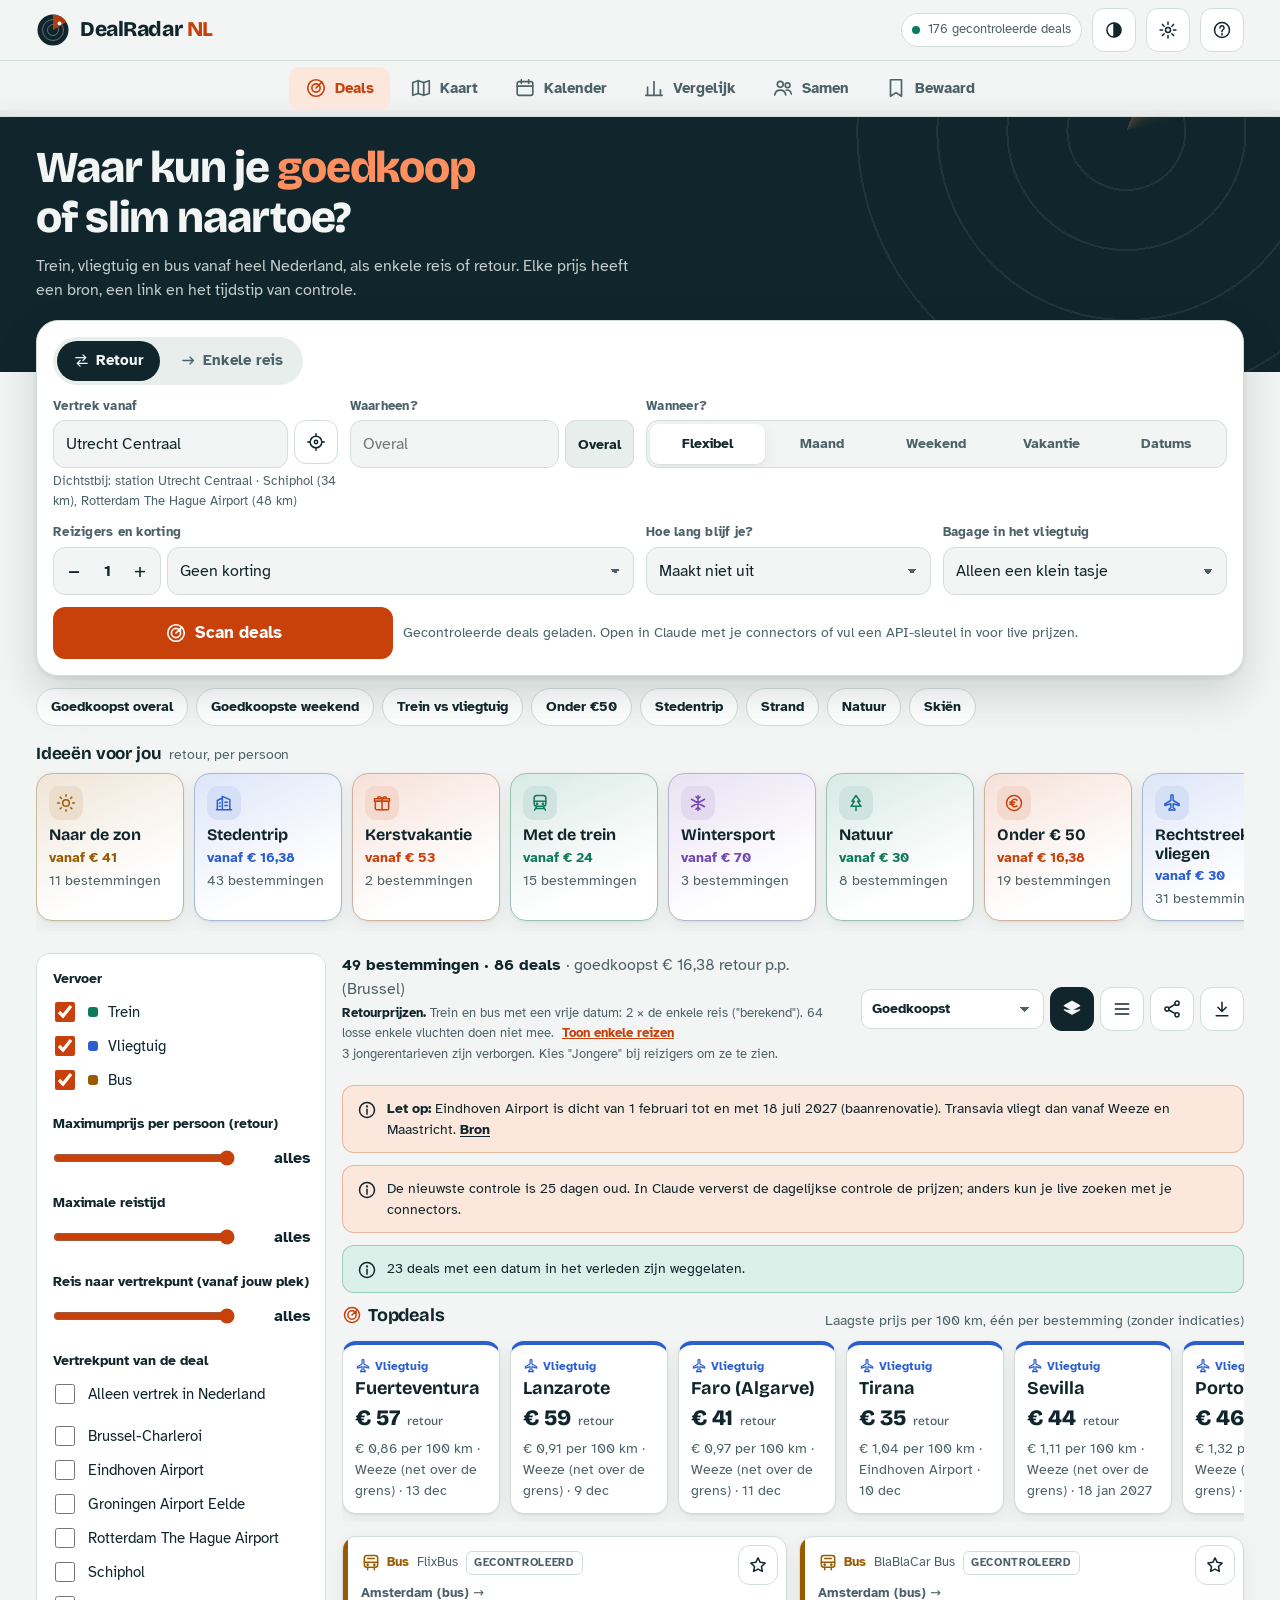
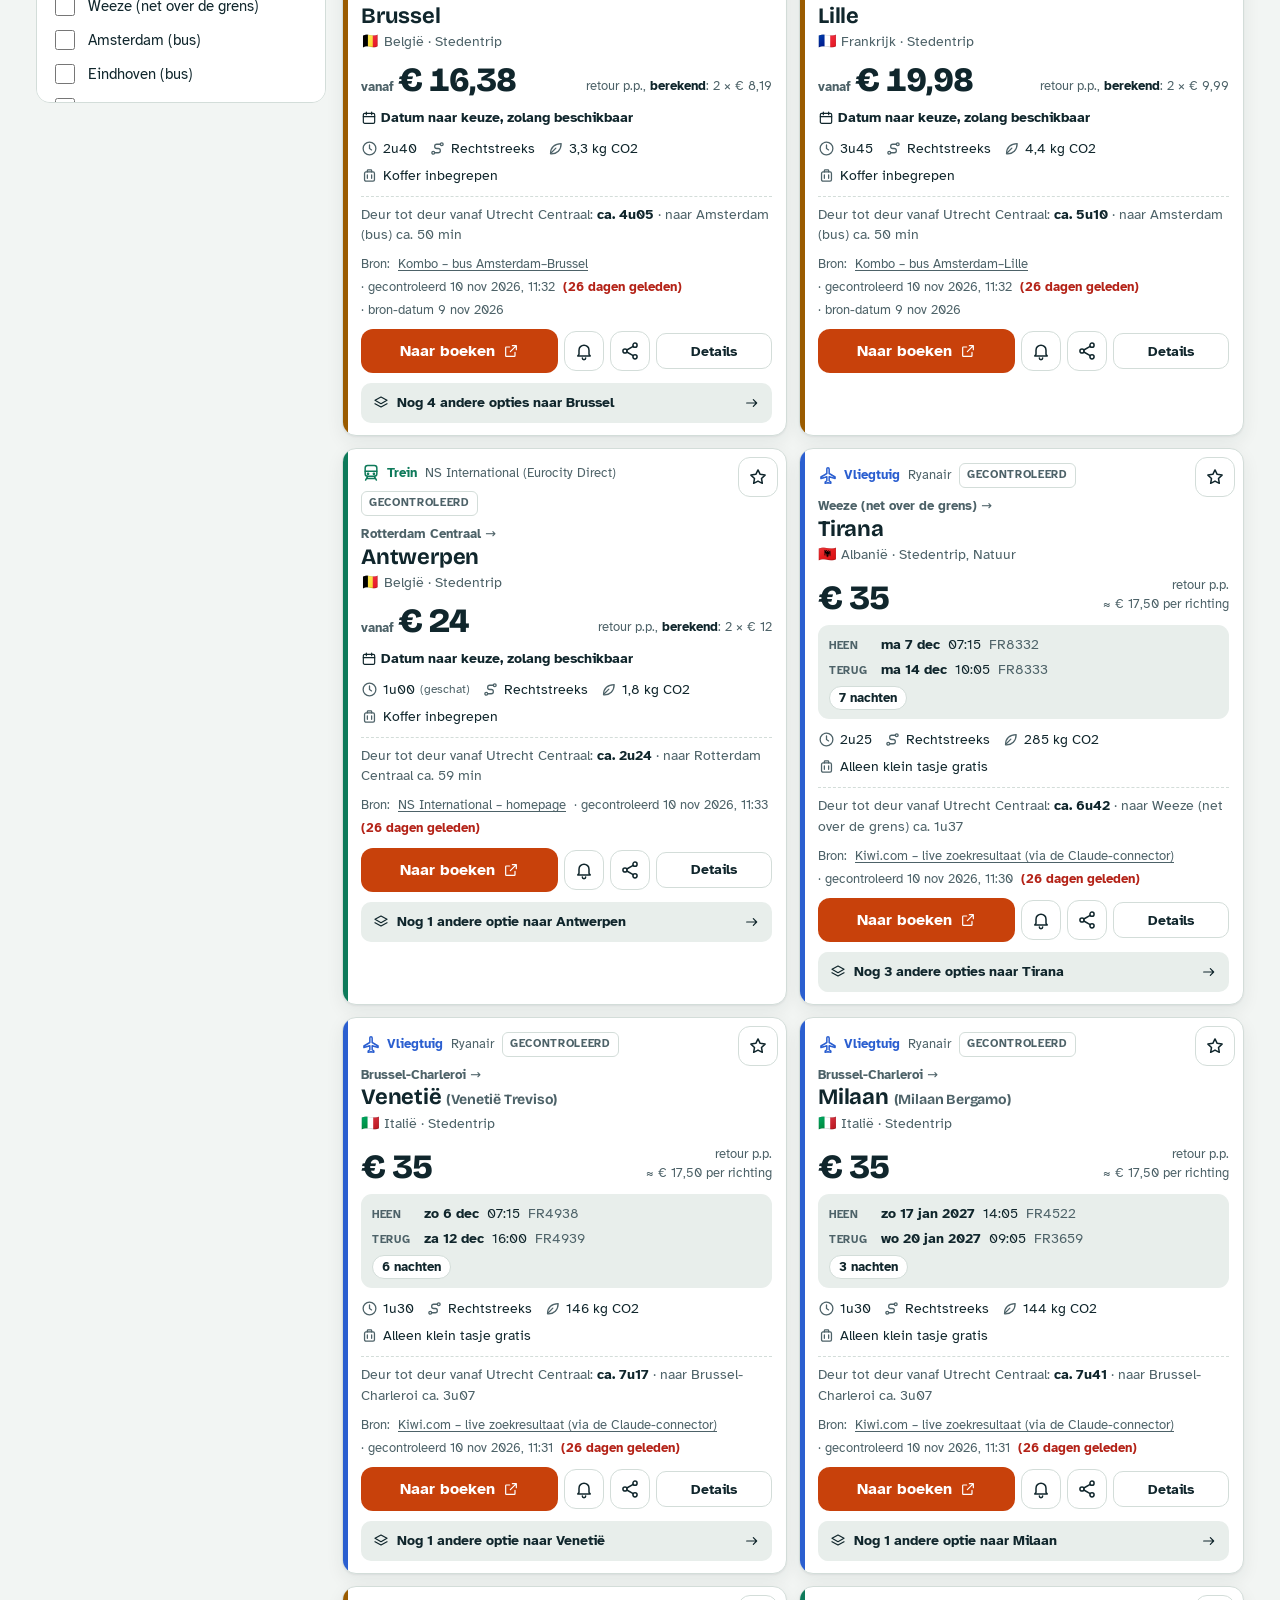
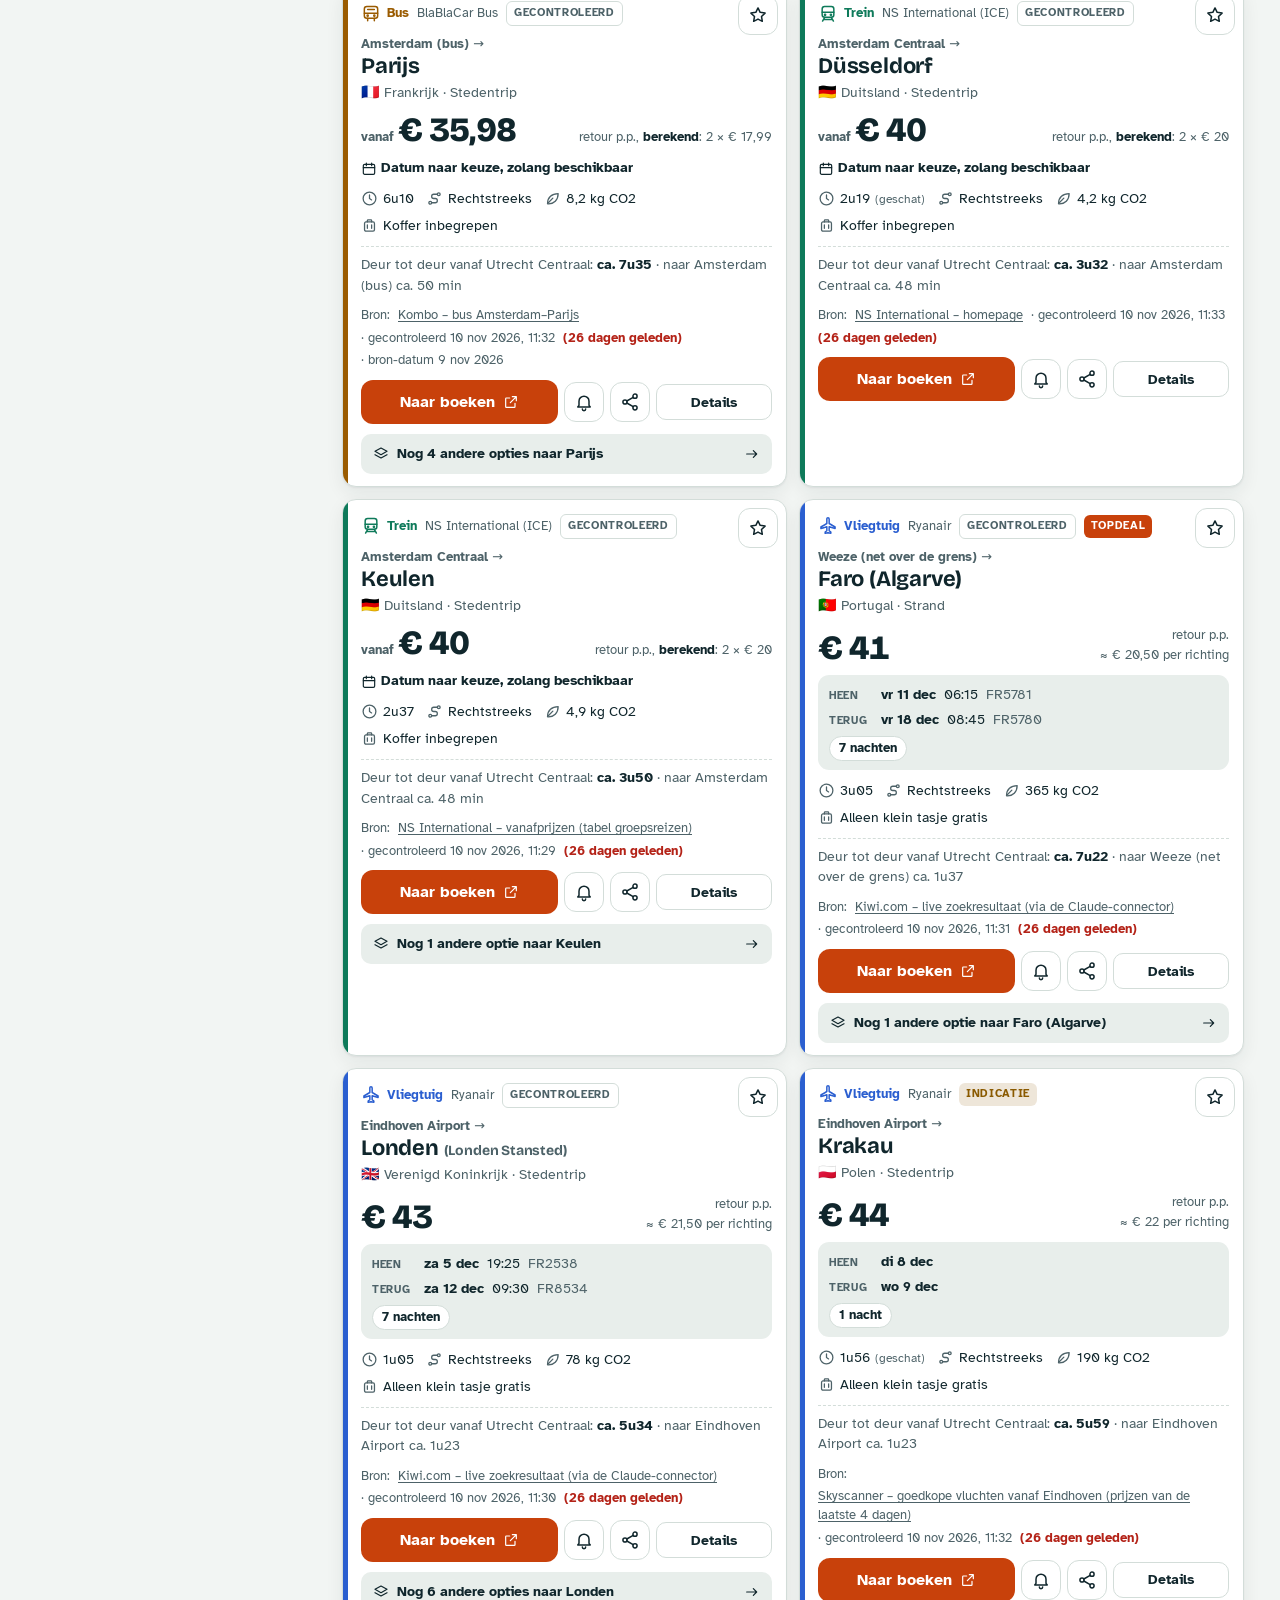
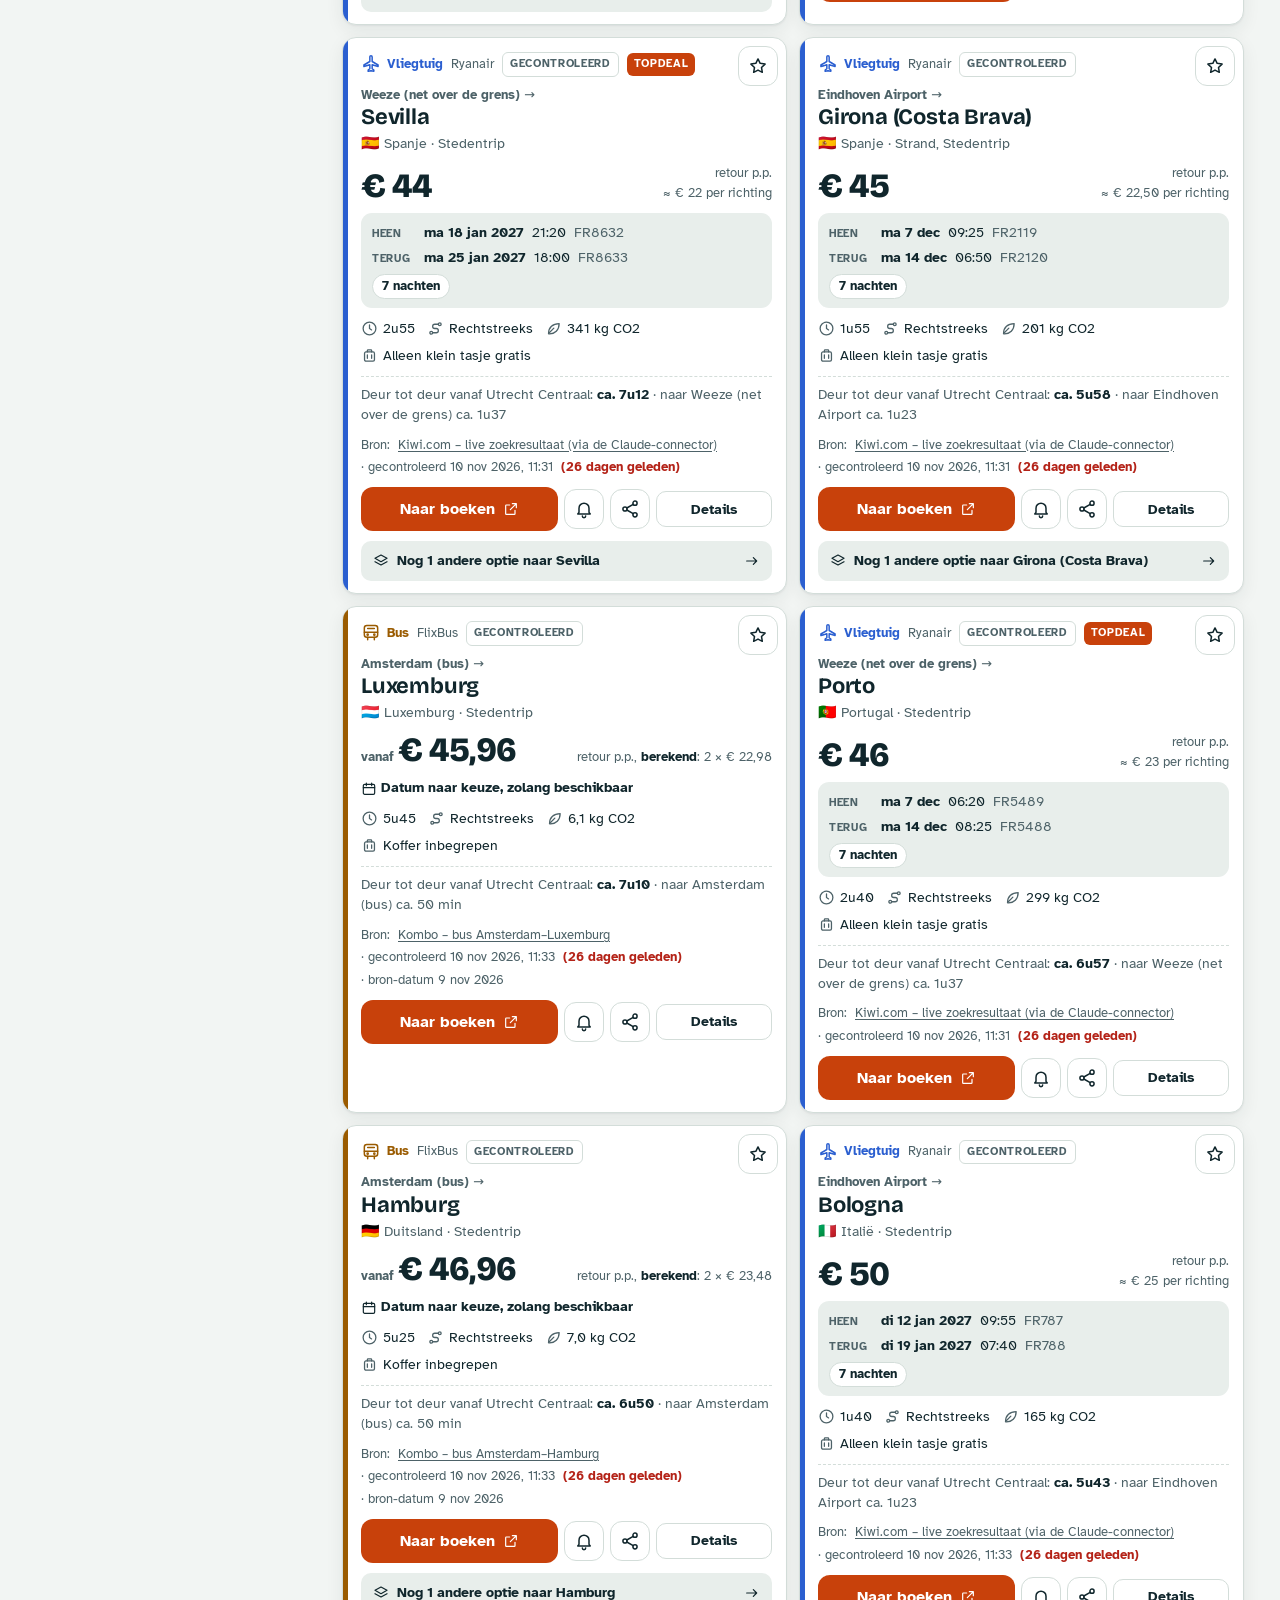
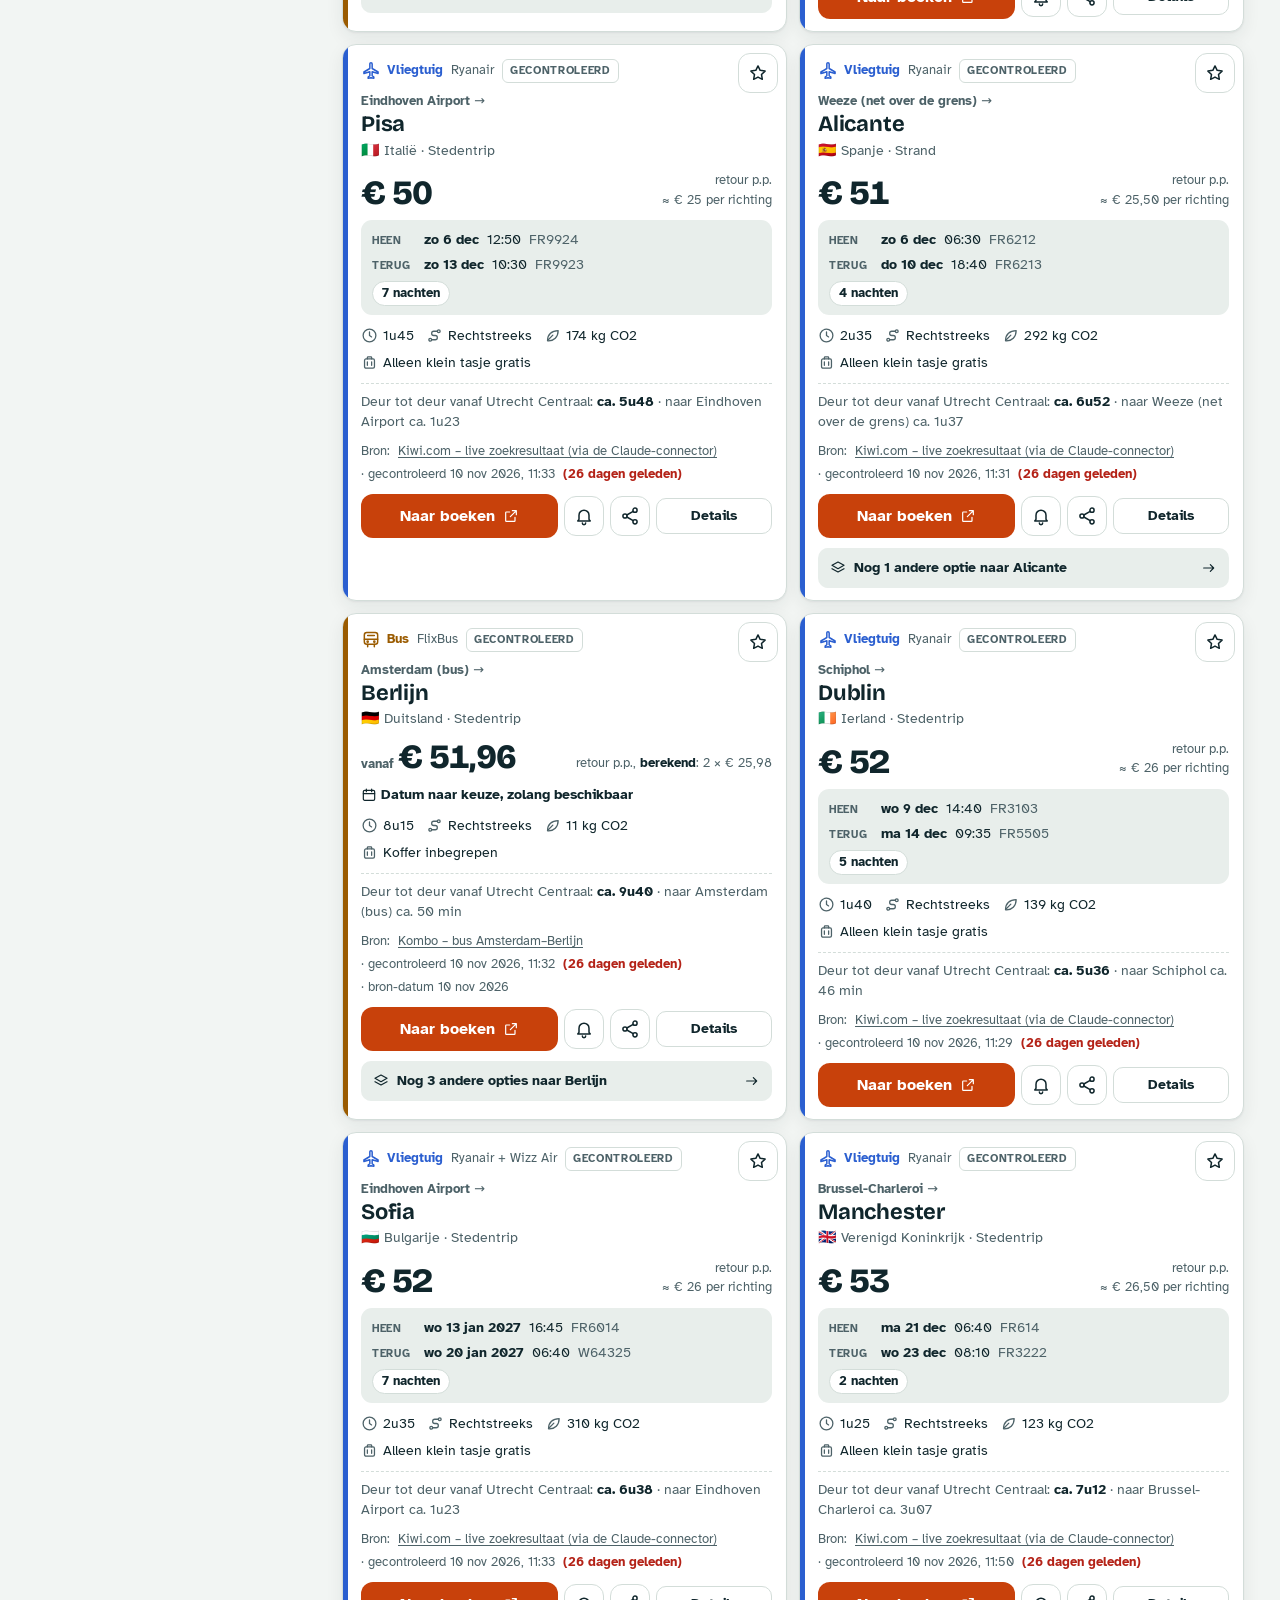
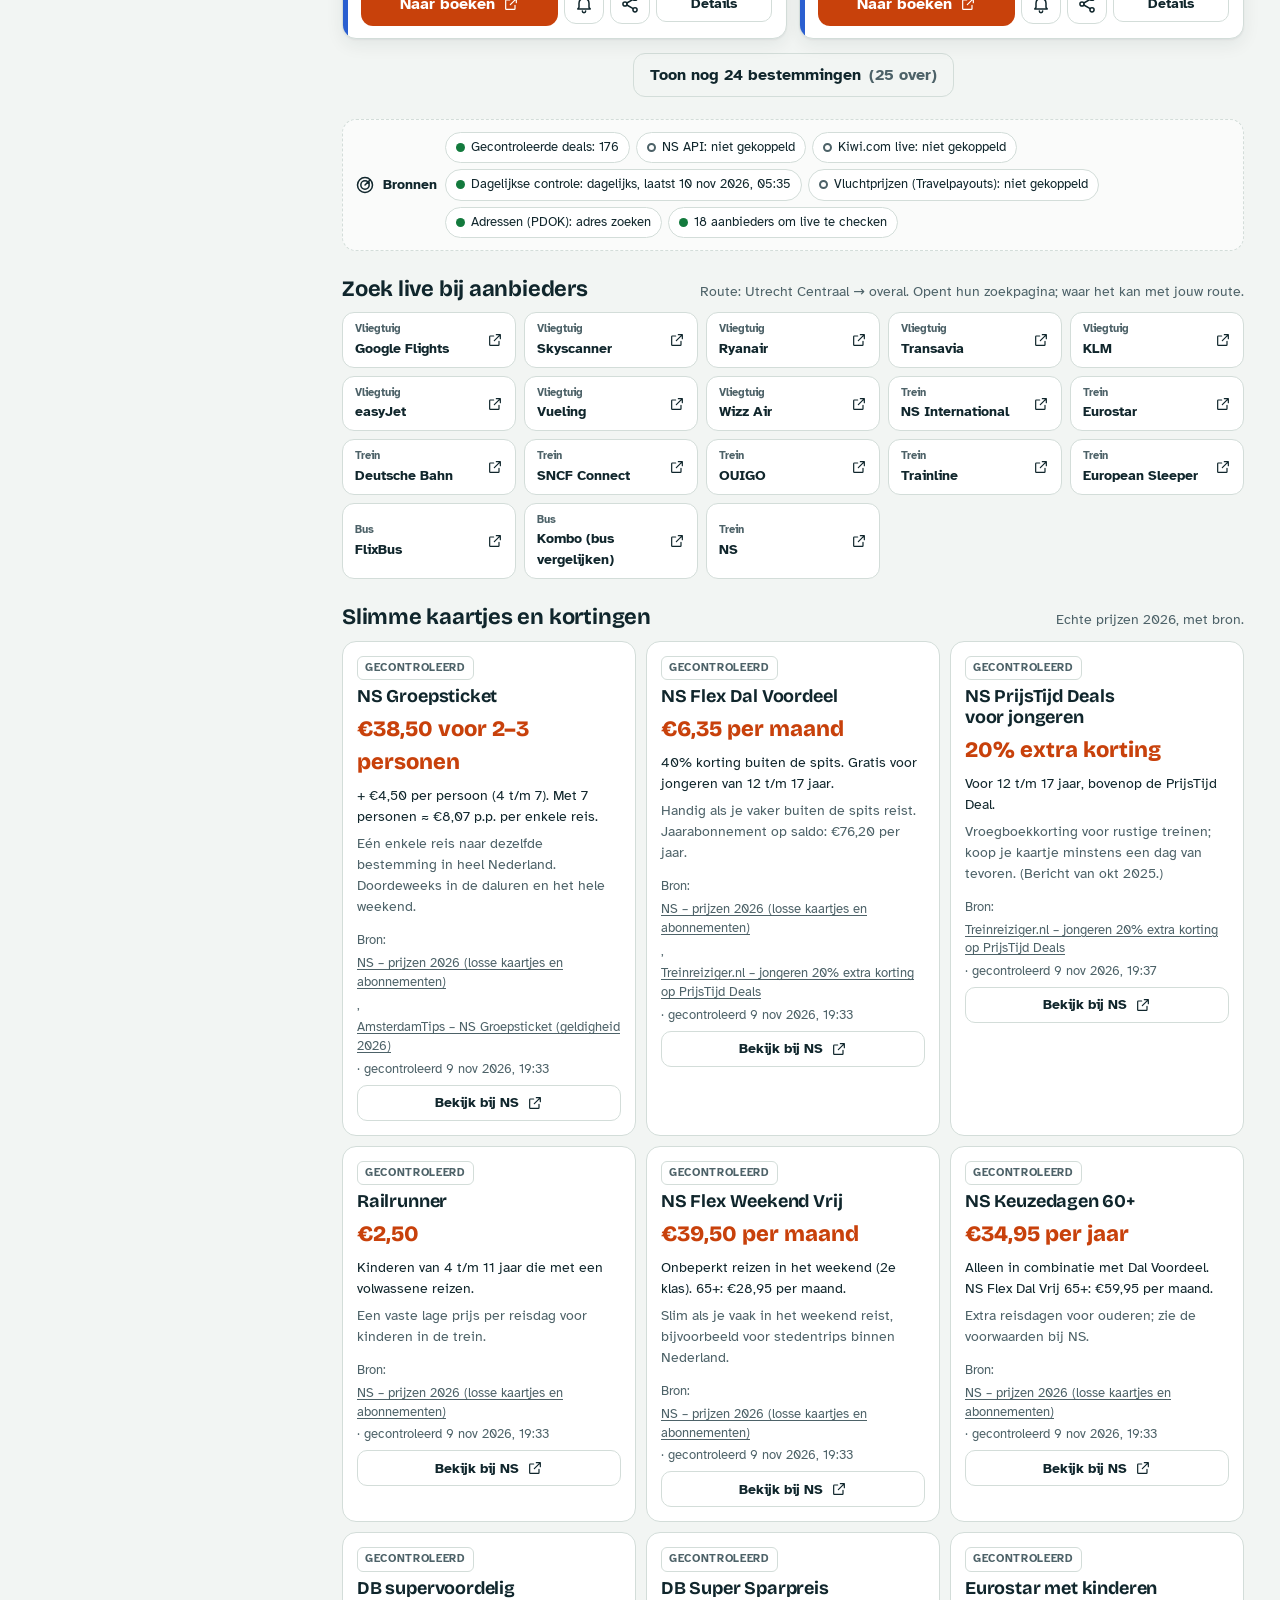
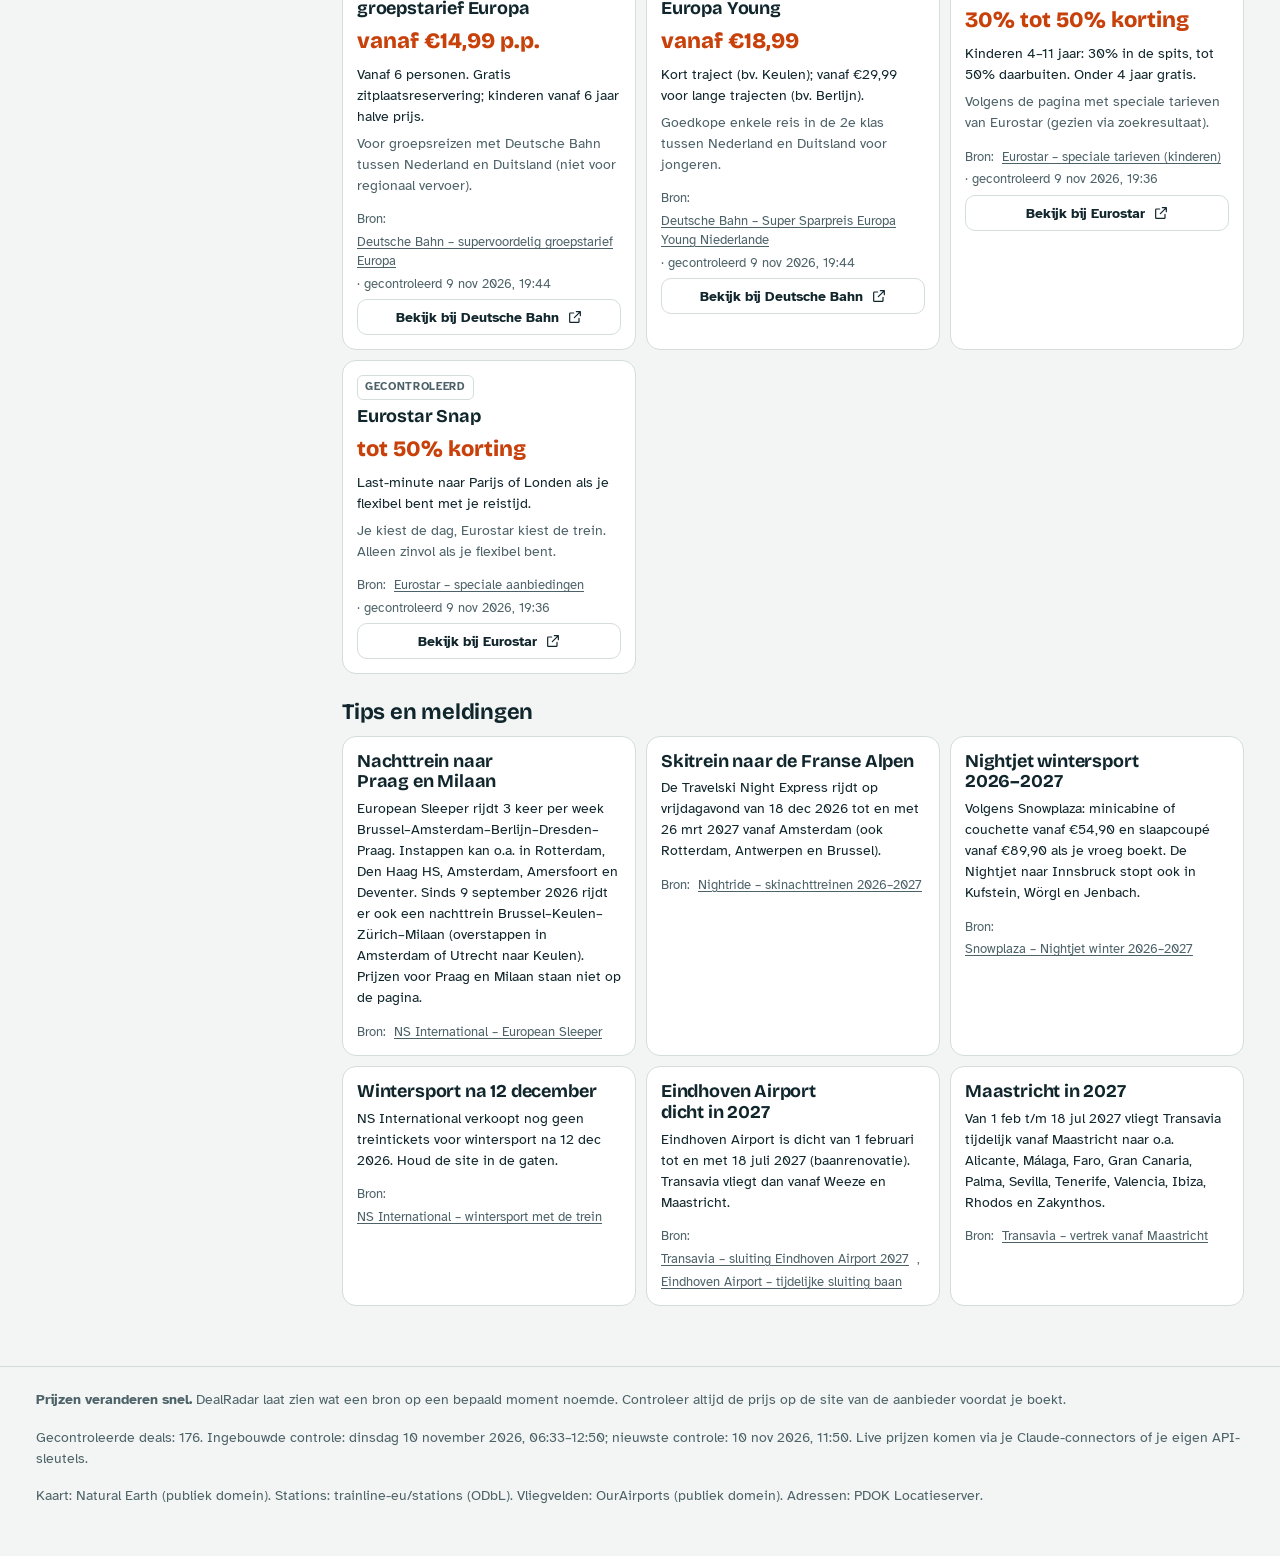
==== commit edc6d09f: "DealRadar NL versie 3: retourreizen, schoolvakanties, ideeën en alle prijzen opnieuw gecontroleerd -" ====
--- a/index.html
+++ b/index.html
@@ -586,6 +586,151 @@
 .top-card { align-content: start; }
 .hist-line > span { min-width: 0; }
 
+/* =====================================================================
+   Versie 3: retour, ideeën, nieuwe kaarten en lijstweergave
+   ===================================================================== */
+html { overflow-x: hidden; overflow-x: clip; }
+
+/* ---------- Kop: donkere radarband met de zoekkaart eroverheen ---------- */
+:root { --hero-bg: #10262C; --hero-ink: #F2F5F3; --hero-accent: #FF8F5E; --hero-ring: rgba(242, 245, 243, .07); }
+:root[data-theme="dark"] { --hero-bg: #16252B; }
+@media (prefers-color-scheme: dark) { :root:not([data-theme="light"]) { --hero-bg: #16252B; } }
+.hero { padding-top: 0; }
+.hero-head { position: relative; padding: 26px 0 70px; color: var(--hero-ink); isolation: isolate; }
+.hero-head::before {
+  content: ""; position: absolute; z-index: -1; top: -7px; bottom: 0; left: 50%; width: 100vw; transform: translateX(-50%);
+  background:
+    radial-gradient(circle at 88% 8%, transparent 0 58px, var(--hero-ring) 58px 60px, transparent 60px 118px, var(--hero-ring) 118px 120px, transparent 120px 188px, var(--hero-ring) 188px 190px, transparent 190px 268px, var(--hero-ring) 268px 270px, transparent 270px),
+    conic-gradient(from 20deg at 88% 8%, rgba(255, 143, 94, .22), transparent 16%, transparent),
+    var(--hero-bg);
+}
+.hero-head h1 { color: var(--hero-ink); font-size: clamp(28px, 6.4vw, 44px); max-width: 18ch; }
+.hero-head h1 em { color: var(--hero-accent); }
+.hero .hero-head .lede { color: color-mix(in srgb, var(--hero-ink) 80%, transparent); margin: 10px 0 0; }
+.search-card { margin-top: -52px; position: relative; z-index: 2; border-radius: 22px; padding: 16px; box-shadow: 0 2px 4px rgba(16, 38, 44, .08), 0 18px 44px rgba(16, 38, 44, .16); }
+
+/* Soort reis */
+.trip-tabs { display: inline-flex; gap: 4px; padding: 4px; border-radius: 999px; background: var(--surface-2); justify-self: start; max-width: 100%; }
+.trip-tabs button { display: inline-flex; align-items: center; gap: 6px; min-height: 40px; padding: 0 16px; border: 0; border-radius: 999px; background: transparent; color: var(--muted); font-weight: 700; font-size: 15px; cursor: pointer; }
+.trip-tabs button[aria-pressed="true"] { background: var(--ink); color: var(--paper); }
+.trip-tabs .ic { width: 17px; height: 17px; }
+
+@media (min-width: 720px) {
+  .search-grid { grid-template-columns: repeat(12, 1fr); gap: 12px; }
+  .search-grid > .field { grid-column: span 3; }
+  .search-grid > .field:nth-child(3), .search-grid > .field:nth-child(4) { grid-column: span 6; }
+  .search-grid > #fieldStay[hidden] + .field { grid-column: span 6; }
+}
+@media (min-width: 720px) and (max-width: 1019px) {
+  .search-grid > .field { grid-column: span 6; }
+  .search-grid > .field:nth-child(3) { grid-column: span 12; }
+}
+.seg { overflow-x: auto; scrollbar-width: none; }
+.seg::-webkit-scrollbar { display: none; }
+.seg button { padding: 0 6px; white-space: nowrap; font-size: 13.5px; }
+.when-extra { display: grid; grid-template-columns: 1fr 1fr; gap: 6px; }
+.when-extra[hidden] { display: none; }
+.mini-lbl { display: grid; gap: 2px; font-size: 12px; font-weight: 700; color: var(--muted); }
+.mini-lbl .input { font-weight: 400; color: var(--ink); min-width: 0; }
+.origin-hint a { color: inherit; }
+.origin-hint:empty { display: none; }
+
+/* ---------- Ideeën ---------- */
+.inspire { margin: 14px 0 2px; min-width: 0; }
+.inspire-title { font-size: 17px; display: flex; align-items: baseline; gap: 8px; flex-wrap: wrap; margin-bottom: 8px; }
+.inspire-title .small { font-family: var(--font-body); font-weight: 400; }
+.inspire-row { display: grid; grid-auto-flow: column; grid-auto-columns: minmax(148px, 1fr); gap: 10px; overflow-x: auto; padding: 2px 2px 10px; scroll-snap-type: x proximity; scrollbar-width: thin; }
+.tile {
+  --tc: var(--radar);
+  scroll-snap-align: start; display: grid; gap: 2px; align-content: start; text-align: left; padding: 12px 12px 11px; min-height: 118px;
+  border-radius: 16px; border: 1px solid color-mix(in srgb, var(--tc) 28%, var(--line)); cursor: pointer; color: var(--ink);
+  background: linear-gradient(155deg, color-mix(in srgb, var(--tc) 16%, var(--surface)), var(--surface) 72%);
+  box-shadow: var(--shadow); transition: transform .15s ease, border-color .15s ease;
+}
+.tile:hover { transform: translateY(-2px); border-color: var(--tc); }
+.tile-ic { display: grid; place-items: center; width: 34px; height: 34px; border-radius: 11px; background: color-mix(in srgb, var(--tc) 20%, var(--surface)); color: var(--tc); margin-bottom: 4px; }
+.tile b { font-family: var(--font-display); font-size: 16px; line-height: 1.15; }
+.tile-p { font-weight: 700; font-size: 14px; color: var(--tc); }
+.tile .small { color: var(--muted); }
+.tile[data-tile="zon"] { --tc: var(--m-bus); }
+.tile[data-tile="stad"], .tile[data-tile="direct"] { --tc: var(--m-vliegtuig); }
+.tile[data-tile="kerst"], .tile[data-tile="budget"] { --tc: var(--accent); }
+.tile[data-tile="trein"], .tile[data-tile="natuur"] { --tc: var(--m-trein); }
+.tile[data-tile="ski"] { --tc: var(--m-combi); }
+
+/* ---------- Deal-kaart: bestemming groot, heen en terug als blokje ---------- */
+.route h3 { display: grid; gap: 1px; }
+.route .from { font: 600 13px/1.35 var(--font-body); color: var(--muted); letter-spacing: 0; }
+.route .to { font-size: 22px; line-height: 1.12; }
+.flag { font-size: 15px; }
+.legs { display: grid; gap: 4px; padding: 9px 11px; border-radius: 11px; background: var(--surface-2); font-size: 14px; }
+.leg { display: flex; flex-wrap: wrap; align-items: baseline; gap: 4px 8px; }
+.leg-k { flex: none; width: 44px; font-size: 11px; font-weight: 800; letter-spacing: .06em; text-transform: uppercase; color: var(--muted); }
+.nights { justify-self: start; margin-top: 2px; font-size: 12.5px; font-weight: 700; padding: 2px 9px; border-radius: 999px; background: var(--surface); border: 1px solid var(--line); }
+.badge.indic { background: color-mix(in srgb, var(--warn) 15%, transparent); color: var(--warn); }
+.more-opts { display: flex; align-items: center; gap: 8px; width: 100%; min-height: 40px; padding: 0 12px; border: 0; border-radius: 10px; background: var(--surface-2); color: var(--ink); font-weight: 600; font-size: 13.5px; cursor: pointer; text-align: left; }
+.more-opts span { flex: 1; }
+.more-opts:hover { background: color-mix(in srgb, var(--mc) 16%, var(--surface-2)); }
+.calc-note { display: flex; gap: 8px; align-items: flex-start; padding: 9px 11px; border-radius: 10px; background: var(--surface-2); font-size: 14px; }
+.calc-note .ic { flex: none; margin-top: 3px; color: var(--muted); }
+.more-row { display: flex; justify-content: center; margin-top: 14px; }
+.more-row:empty { display: none; }
+.icon-btn.toggle[aria-pressed="true"] { background: var(--ink); color: var(--paper); border-color: var(--ink); }
+.icon-btn:disabled { opacity: .45; cursor: default; }
+.trip-note .linkish { margin-left: 4px; font-weight: 700; }
+.verify-box .btn { justify-self: start; }
+.top-price small { margin-left: 2px; }
+
+/* ---------- Compacte lijst ---------- */
+.deal-grid.rows { grid-template-columns: 1fr; gap: 6px; }
+.deal-row { --mc: var(--m-trein); }
+.deal-row[data-mode="vliegtuig"] { --mc: var(--m-vliegtuig); }
+.deal-row[data-mode="bus"] { --mc: var(--m-bus); }
+.deal-row[data-mode="combi"] { --mc: var(--m-combi); }
+.row-main { display: grid; grid-template-columns: 38px minmax(0, 1fr) auto; gap: 11px; align-items: center; width: 100%; text-align: left; padding: 10px 12px; border-radius: 13px; border: 1px solid var(--line); background: var(--surface); color: var(--ink); cursor: pointer; }
+.row-main:hover { border-color: var(--mc); }
+.row-ic { display: grid; place-items: center; width: 38px; height: 38px; border-radius: 12px; background: color-mix(in srgb, var(--mc) 15%, var(--surface)); color: var(--mc); }
+.row-txt b { font-family: var(--font-display); font-size: 17px; }
+.row-sub { display: block; font-size: 13px; color: var(--muted); overflow: hidden; text-overflow: ellipsis; white-space: nowrap; }
+.row-price { display: grid; justify-items: end; line-height: 1.15; }
+.row-price b { font-family: var(--font-display); font-size: 21px; font-weight: 800; }
+.row-price small { font-size: 12px; color: var(--muted); }
+
+/* Filters: vertrekpunten */
+.check-cols { display: grid; gap: 0 8px; }
+.filters fieldset select.input { min-height: 44px; }
+.filters legend label { font: inherit; }
+.radar.section { margin-top: 22px; }
+
+/* Zoekkaart op een telefoon: extra velden achter "Meer opties" */
+.more-opts-btn { display: none; align-items: center; gap: 8px; min-height: 44px; padding: 0 12px; border: 1px dashed var(--line); border-radius: 12px; background: transparent; color: var(--ink); font-weight: 600; font-size: 14px; cursor: pointer; text-align: left; }
+@media (max-width: 719px) {
+  .more-opts-btn { display: flex; }
+  .search-grid:not(.open) > .field.extra { display: none; }
+}
+.search-grid > .field[hidden] { display: none; }
+@media (min-width: 720px) {
+  .search-grid > .field:nth-child(3), .search-grid > .field:nth-child(4) { grid-column: span 3; }
+  .search-grid > .field:nth-of-type(3) { grid-column: span 6; }
+  .search-grid > .field:nth-of-type(4) { grid-column: span 6; }
+}
+@media (min-width: 720px) and (max-width: 1019px) {
+  .search-grid > .field:nth-of-type(n) { grid-column: span 6; }
+  .search-grid > .field:nth-of-type(3) { grid-column: span 12; }
+}
+/* Korte uitleg onder de telling */
+.summary-box { display: grid; gap: 3px; min-width: 0; flex: 1 1 320px; }
+.hints { display: grid; gap: 2px; font-size: 13px; color: var(--muted); }
+.hints:empty { display: none; }
+.hints b { color: var(--ink); }
+@media (max-width: 959px) {
+  .toolbar .actions { flex-wrap: wrap; }
+  .toolbar .sort.input { flex: 1 1 150px; }
+}
+.deal { align-content: start; }
+.deal-top { padding-right: 44px; }
+.dlg-body .deal-top { padding-right: 0; }
+
 </style>
 </head>
 <body>
@@ -629,6 +774,19 @@
   <symbol id="i-file" viewBox="0 0 24 24"><path d="M14 3H6a1 1 0 0 0-1 1v16a1 1 0 0 0 1 1h12a1 1 0 0 0 1-1V8z"/><path d="M14 3v5h5M9 13h6M9 17h6"/></symbol>
   <symbol id="i-pin" viewBox="0 0 24 24"><path d="M12 21s-6-5.5-6-11a6 6 0 1 1 12 0c0 5.5-6 11-6 11z"/><circle cx="12" cy="10" r="2.2"/></symbol>
   <symbol id="i-check" viewBox="0 0 24 24"><path d="M5 12.5l4.5 4.5L19 7.5"/></symbol>
+  <symbol id="i-retour" viewBox="0 0 24 24"><path d="M4 8h14M14 4l4 4-4 4M20 16H6M10 12l-4 4 4 4"/></symbol>
+  <symbol id="i-enkel" viewBox="0 0 24 24"><path d="M4 12h15M14 7l5 5-5 5"/></symbol>
+  <symbol id="i-grid" viewBox="0 0 24 24"><rect x="4" y="4" width="7" height="7" rx="1.5"/><rect x="13" y="4" width="7" height="7" rx="1.5"/><rect x="4" y="13" width="7" height="7" rx="1.5"/><rect x="13" y="13" width="7" height="7" rx="1.5"/></symbol>
+  <symbol id="i-rows" viewBox="0 0 24 24"><path d="M4 6h16M4 12h16M4 18h16"/></symbol>
+  <symbol id="i-layers" viewBox="0 0 24 24"><path d="M12 3l9 5-9 5-9-5z"/><path d="M3 13l9 5 9-5"/></symbol>
+  <symbol id="i-shield" viewBox="0 0 24 24"><path d="M12 3l7 3v5c0 4.5-3 8.3-7 10-4-1.7-7-5.5-7-10V6z"/><path d="M9 12l2.2 2.2L15.5 10"/></symbol>
+  <symbol id="i-id" viewBox="0 0 24 24"><rect x="3" y="5" width="18" height="14" rx="2"/><circle cx="9" cy="11" r="2.2"/><path d="M5.8 16c.6-1.7 1.8-2.4 3.2-2.4s2.6.7 3.2 2.4M15 10h3.5M15 13.5h3.5"/></symbol>
+  <symbol id="i-snow" viewBox="0 0 24 24"><path d="M12 3v18M4.2 7.5l15.6 9M19.8 7.5l-15.6 9M9.5 4.5L12 7l2.5-2.5M9.5 19.5L12 17l2.5 2.5"/></symbol>
+  <symbol id="i-city" viewBox="0 0 24 24"><path d="M4 20V9l6-3v14M10 20V4l9 4v12M3 20h18M13 11h3M13 15h3M6.5 12h1M6.5 16h1"/></symbol>
+  <symbol id="i-tree" viewBox="0 0 24 24"><path d="M12 3l5 7h-3l4 6H6l4-6H7zM12 16v5"/></symbol>
+  <symbol id="i-wave" viewBox="0 0 24 24"><circle cx="17" cy="7" r="3"/><path d="M3 15c2 0 2-1.5 4.5-1.5S10 15 12 15s2-1.5 4.5-1.5S19 15 21 15M3 19.5c2 0 2-1.5 4.5-1.5S10 19.5 12 19.5s2-1.5 4.5-1.5S19 19.5 21 19.5"/></symbol>
+  <symbol id="i-euro" viewBox="0 0 24 24"><circle cx="12" cy="12" r="9"/><path d="M15.5 8.5a4.3 4.3 0 1 0 0 7M7 11h6M7 13.5h5"/></symbol>
+  <symbol id="i-gift" viewBox="0 0 24 24"><rect x="4" y="10" width="16" height="10" rx="1.5"/><path d="M3 7h18v3H3zM12 7v13M12 7c-1.5-3.5-6-3.5-5 0M12 7c1.5-3.5 6-3.5 5 0"/></symbol>
   <symbol id="i-radar" viewBox="0 0 24 24"><circle cx="12" cy="12" r="9"/><circle cx="12" cy="12" r="5"/><path d="M12 12l6-6"/><circle cx="16" cy="9" r="1"/></symbol>
 </svg>
 
@@ -644,7 +802,7 @@
       </svg>
       <span class="brand-name">DealRadar <b>NL</b></span>
     </a>
-    <span class="data-pill" id="dataPill"><span class="dot"></span><span id="dataPillText">Gecontroleerd 9 nov 2026</span></span>
+    <span class="data-pill" id="dataPill"><span class="dot"></span><span id="dataPillText">Gecontroleerd 10 nov 2026</span></span>
     <button class="btn soft sm install-btn" id="btnInstall" type="button" aria-label="Installeer DealRadar als app" hidden><svg class="ic sm"><use href="#i-download"/></svg>Installeer app</button>
     <button class="icon-btn" id="btnTheme" type="button" aria-label="Thema: systeem"><svg class="ic"><use href="#i-auto"/></svg></button>
     <button class="icon-btn" id="btnSettings" type="button" aria-label="Instellingen en API-sleutels"><svg class="ic"><use href="#i-gear"/></svg></button>
@@ -664,11 +822,17 @@
 <div class="offline-bar" role="status">Je bent offline. Je ziet de laatst bewaarde deals; prijzen kunnen veranderd zijn.</div>
 <main id="main" class="wrap" tabindex="-1">
   <section class="hero" aria-labelledby="heroTitle">
-    <h1 id="heroTitle">Waar kun je <em>goedkoop</em> of slim naartoe?</h1>
-    <p class="lede">Trein, vliegtuig en bus vanaf heel Nederland. Elke prijs heeft een bron, een link en het tijdstip van controle.</p>
+    <div class="hero-head">
+      <h1 id="heroTitle">Waar kun je <em>goedkoop</em> of slim naartoe?</h1>
+      <p class="lede">Trein, vliegtuig en bus vanaf heel Nederland, als enkele reis of retour. Elke prijs heeft een bron, een link en het tijdstip van controle.</p>
+    </div>
 
     <form class="search-card" id="searchForm" autocomplete="off" role="search" aria-label="Deals zoeken">
-      <div class="search-grid">
+      <div class="trip-tabs" role="group" aria-label="Soort reis">
+        <button type="button" data-trip="retour" aria-pressed="true"><svg class="ic sm" aria-hidden="true"><use href="#i-retour"/></svg>Retour</button>
+        <button type="button" data-trip="enkel" aria-pressed="false"><svg class="ic sm" aria-hidden="true"><use href="#i-enkel"/></svg>Enkele reis</button>
+      </div>
+      <div class="search-grid" id="searchExtra">
         <div class="field">
           <label for="inOrigin">Vertrek vanaf</label>
           <div class="input-row">
@@ -692,10 +856,24 @@
             <button type="button" data-when="flex" aria-pressed="true">Flexibel</button>
             <button type="button" data-when="month" aria-pressed="false">Maand</button>
             <button type="button" data-when="weekend" aria-pressed="false">Weekend</button>
+            <button type="button" data-when="holiday" aria-pressed="false">Vakantie</button>
+            <button type="button" data-when="range" aria-pressed="false">Datums</button>
           </div>
           <select class="input" id="inMonth" aria-label="Kies een maand" hidden></select>
+          <div class="when-extra" id="whenHoliday" hidden>
+            <select class="input" id="inHol" aria-label="Kies een schoolvakantie"></select>
+            <select class="input" id="inRegion" aria-label="Regio van je school">
+              <option value="noord">Regio noord</option><option value="midden">Regio midden</option><option value="zuid">Regio zuid</option>
+            </select>
+          </div>
+          <div class="when-extra" id="whenRange" hidden>
+            <label class="mini-lbl">Vertrek vanaf<input class="input" id="inFrom" type="date"></label>
+            <label class="mini-lbl">Terug uiterlijk<input class="input" id="inTo" type="date"></label>
+          </div>
+          <div class="origin-hint" id="whenHint" aria-live="polite"></div>
         </div>
-        <div class="field">
+        <button class="more-opts-btn" type="button" id="btnMoreOpts" aria-expanded="false" aria-controls="searchExtra"><svg class="ic sm" aria-hidden="true"><use href="#i-plus"/></svg><span id="moreOptsText">Meer opties</span></button>
+        <div class="field extra">
           <span class="lbl" id="lblWho">Reizigers en korting</span>
           <div class="travellers">
             <div class="stepper" role="group" aria-labelledby="lblWho">
@@ -713,6 +891,23 @@
             </select>
           </div>
         </div>
+        <div class="field extra" id="fieldStay">
+          <label for="inStay">Hoe lang blijf je?</label>
+          <select class="input" id="inStay">
+            <option value="alle">Maakt niet uit</option>
+            <option value="kort">Kort: 1 tot 4 nachten</option>
+            <option value="week">Week: 5 tot 9 nachten</option>
+            <option value="lang">Lang: 10 nachten of meer</option>
+          </select>
+        </div>
+        <div class="field extra">
+          <label for="inBag">Bagage in het vliegtuig</label>
+          <select class="input" id="inBag">
+            <option value="tasje">Alleen een klein tasje</option>
+            <option value="hand">Met handbagagekoffer</option>
+            <option value="koffer">Met ruimbagage (koffer)</option>
+          </select>
+        </div>
       </div>
       <div class="scan-row">
         <button class="btn scan-btn" id="btnScan" type="submit"><svg class="ic"><use href="#i-radar"/></svg><span>Scan deals</span></button>
@@ -731,10 +926,8 @@
       <button class="chip" type="button" data-type="ski" aria-pressed="false">Skiën</button>
     </div>
 
-    <section class="radar" aria-labelledby="radarTitle">
-      <div class="radar-title" id="radarTitle"><svg class="ic"><use href="#i-radar"/></svg>Bronnen</div>
-      <ul class="radar-list" id="radarList"></ul>
-    </section>
+    <section class="inspire" id="inspire" aria-label="Ideeën"></section>
+
   </section>
 
   <!-- DEALS -->
@@ -745,24 +938,30 @@
       <div class="filters" id="filters" role="region" aria-label="Filters">
         <div class="filters-head"><h3>Filters</h3><button class="icon-btn" type="button" id="btnFiltersClose" aria-label="Filters sluiten"><svg class="ic"><use href="#i-close"/></svg></button></div>
         <fieldset><legend>Vervoer</legend><div id="fModes"></div></fieldset>
-        <fieldset><legend>Maximumprijs (per persoon, per richting)</legend>
-          <div class="range-row"><input type="range" id="fPrice" aria-label="Maximumprijs per persoon per richting" min="5" max="300" step="5" value="300" aria-describedby="fPriceOut"><output id="fPriceOut">alles</output></div></fieldset>
+        <fieldset><legend>Maximumprijs per persoon (<span id="fPriceTrip">retour</span>)</legend>
+          <div class="range-row"><input type="range" id="fPrice" aria-label="Maximumprijs per persoon" min="5" max="300" step="5" value="300" aria-describedby="fPriceOut"><output id="fPriceOut">alles</output></div></fieldset>
         <fieldset><legend>Maximale reistijd</legend>
           <div class="range-row"><input type="range" id="fHours" aria-label="Maximale reistijd in uren" min="1" max="24" step="1" value="24" aria-describedby="fHoursOut"><output id="fHoursOut">alles</output></div></fieldset>
         <fieldset><legend>Reis naar vertrekpunt (vanaf jouw plek)</legend>
           <div class="range-row"><input type="range" id="fAccess" aria-label="Maximale reistijd naar het vertrekpunt" min="30" max="300" step="15" value="300" aria-describedby="fAccessOut"><output id="fAccessOut">alles</output></div></fieldset>
+        <fieldset><legend>Vertrekpunt van de deal</legend>
+          <label class="check"><input type="checkbox" id="fNlOnly"> Alleen vertrek in Nederland</label>
+          <div id="fOrigins" class="check-cols"></div></fieldset>
+        <fieldset><legend><label for="fDepPart">Vertrektijd (als die bekend is)</label></legend>
+          <select class="input" id="fDepPart"><option value="alle">Maakt niet uit</option><option value="ochtend">Ochtend (voor 12:00)</option><option value="middag">Middag (12:00–18:00)</option><option value="avond">Avond (na 18:00)</option></select></fieldset>
         <fieldset><legend>Overstappen en bagage</legend>
           <label class="check"><input type="checkbox" id="fDirect"> Alleen rechtstreeks</label>
           <label class="check"><input type="checkbox" id="fBag"> Koffer is inbegrepen</label></fieldset>
         <fieldset><legend>Soort reis</legend><div id="fTypes"></div></fieldset>
         <fieldset><legend>Land</legend><div id="fCountries"></div></fieldset>
-        <fieldset><legend>Soort data</legend><div id="fStatus"></div></fieldset>
+        <fieldset><legend>Soort data</legend><div id="fStatus"></div>
+          <label class="check"><input type="checkbox" id="fNoIndic"> Verberg indicaties (Skyscanner)</label></fieldset>
         <button class="btn ghost block" type="button" id="btnResetFilters">Wis alle filters</button>
       </div>
 
       <div>
         <div class="toolbar">
-          <div class="summary" id="summary" aria-live="polite">…</div>
+          <div class="summary-box"><div class="summary" id="summary" aria-live="polite">…</div><div class="hints" id="dealHints"></div></div>
           <div class="actions">
             <button class="btn ghost sm filter-open-btn" type="button" id="btnFilters"><svg class="ic sm"><use href="#i-filter"/></svg>Filters <span id="filterCount"></span></button>
             <label class="sr-only" for="sortSel">Sorteren</label>
@@ -771,7 +970,11 @@
               <option value="snel">Snelst (deur tot deur)</option>
               <option value="groen">Groenst (CO2)</option>
               <option value="score">Beste prijs-kwaliteit</option>
+              <option value="datum">Vroegste vertrek</option>
+              <option value="per100">Prijs per 100 km</option>
             </select>
+            <button class="icon-btn toggle" type="button" id="btnPerDest" aria-pressed="true" aria-label="Eén deal per bestemming" title="Eén deal per bestemming"><svg class="ic"><use href="#i-layers"/></svg></button>
+            <button class="icon-btn" type="button" id="btnLayout" aria-label="Wissel tussen kaarten en lijst" title="Kaarten of lijst"><svg class="ic"><use href="#i-rows"/></svg></button>
             <button class="icon-btn" type="button" id="btnShareList" aria-label="Deel deze lijst"><svg class="ic"><use href="#i-share"/></svg></button>
             <button class="icon-btn" type="button" id="btnExport" aria-label="Exporteer naar CSV of PDF"><svg class="ic"><use href="#i-download"/></svg></button>
           </div>
@@ -780,7 +983,13 @@
         <div id="dealNotices"></div>
         <section class="top-deals" id="topDeals" aria-label="Topdeals" hidden></section>
         <ul class="deal-grid" id="dealGrid" aria-live="off"></ul>
+        <div class="more-row" id="moreRow"></div>
         <div id="emptyState"></div>
+
+        <section class="radar section" aria-labelledby="radarTitle">
+          <div class="radar-title" id="radarTitle"><svg class="ic"><use href="#i-radar"/></svg>Bronnen</div>
+          <ul class="radar-list" id="radarList"></ul>
+        </section>
 
         <section class="section providers-sec" aria-labelledby="provTitle">
           <div class="section-head"><h2 id="provTitle">Zoek live bij aanbieders</h2><span class="small muted" id="provHint">Opent hun zoekpagina met jouw route waar dat kan.</span></div>
@@ -802,7 +1011,7 @@
 
   <!-- KAART -->
   <section class="view" id="view-kaart" data-view="kaart" aria-labelledby="mapTitle" hidden>
-    <div class="section-head"><h2 id="mapTitle">Kaart van Europa</h2><span class="small muted">Goedkoopste prijs per bestemming, per persoon per richting. Filters van het tabblad Deals gelden ook hier.</span></div>
+    <div class="section-head"><h2 id="mapTitle">Kaart van Europa</h2><span class="small muted" id="mapSub">Goedkoopste prijs per bestemming, per persoon. Filters van het tabblad Deals gelden ook hier.</span></div>
     <div class="map-layout">
       <div class="map-card">
         <svg class="map-svg" id="mapSvg" viewBox="0 0 1000 860" role="img" aria-labelledby="mapTitle mapDesc" tabindex="0">
@@ -867,7 +1076,7 @@
             <option value="score">beste mix van prijs en tijd</option>
           </select></div>
       </div>
-      <p class="small muted">Per persoon kiest DealRadar de beste mix van prijs en reistijd, inclusief de reis naar het vertrekpunt. De prijzen zijn per persoon en per richting, zonder de kosten van die reis naar het vertrekpunt. De filters van het tabblad Deals gelden ook hier.</p>
+      <p class="small muted">Per persoon kiest DealRadar de beste mix van prijs en reistijd, inclusief de reis naar het vertrekpunt. De prijzen zijn per persoon, voor het soort reis dat je bij Zoeken koos (enkele reis of retour), zonder de kosten van die reis naar het vertrekpunt. De filters van het tabblad Deals gelden ook hier.</p>
     </div>
     <div id="groupResults" class="group-results" aria-live="polite"></div>
   </section>
@@ -922,10 +1131,10 @@
 /* =====================================================================
    DealRadar NL — GECONTROLEERDE DATA (snapshot)
    ---------------------------------------------------------------------
-   Elke prijs in dit bestand komt van de genoemde bron. Claude heeft de
-   bronnen gecontroleerd op maandag 9 november 2026 tussen 20:29 en 22:35
-   (Nederlandse tijd). Prijzen veranderen snel: controleer altijd bij de
-   aanbieder voordat je boekt.
+   Elke prijs in dit bestand komt van de genoemde bron. Claude heeft alle
+   bronnen opnieuw gecontroleerd op dinsdag 10 november 2026 tussen 06:33
+   en 12:50 (Nederlandse tijd). Prijzen veranderen snel: controleer altijd
+   bij de aanbieder voordat je boekt.
 
    Zelf een deal toevoegen? Kopieer een blok in SNAPSHOT_DEALS en vul in:
      id        unieke code (tekst)
@@ -938,6 +1147,9 @@
      trip      'enkel' of 'retour'
      priceType 'vanaf' (laagste prijs, datum vrij) of 'gevonden' (prijs voor de genoemde data)
      out/back  reisdata (JJJJ-MM-DD) als de prijs voor vaste data geldt
+     depTime/backTime  vertrektijd heen/terug (UU:MM), als de bron die noemt
+     backDur/backFlight/backFrom  reistijd, vluchtnummer en vertrekvliegveld van de terugreis
+     indic     true = indicatie (prijs die de bron in de laatste dagen zag, geen live prijs)
      dur       reistijd in minuten (null = onbekend, de app schat dan)
      transfers aantal overstappen (null = onbekend)
      bag       'koffer' (inbegrepen) | 'tasje' (alleen klein tasje gratis) | 'onbekend'
@@ -950,8 +1162,9 @@
      who       'jongeren' | 'groep' (alleen voor bepaalde reizigers)
    ===================================================================== */
 
-const CHECK_WINDOW = 'maandag 9 november 2026, 20:29–22:35';
-const T = hhmm => `2026-11-09T${hhmm}:00+01:00`;
+const CHECK_WINDOW = 'dinsdag 10 november 2026, 06:33–12:50';
+const T = hhmm => `2026-11-10T${hhmm}:00+01:00`;
+const T9 = hhmm => `2026-11-09T${hhmm}:00+01:00`; // kaartjes en kortingen: gecontroleerd op 9 november
 
 /* ---------- Bronnen ---------- */
 const SRC = {
@@ -987,6 +1200,8 @@
   skyAMS:     { name: 'Skyscanner – goedkope vluchten vanaf Schiphol', url: 'https://www.skyscanner.nl/nl/en-gb/eur/flights-from/AMS' },
   skyGRQ:     { name: 'Skyscanner – goedkope vluchten vanaf Groningen', url: 'https://skyscanner.nl/nl/en-gb/eur/flights-from/grq/cheap-flights-from-groningen-airport.html' },
   kiwi:       { name: 'Kiwi.com – live zoekresultaat (via de Claude-connector)', url: 'https://www.kiwi.com/nl/' },
+  vakanties:  { name: 'Rijksoverheid – schoolvakanties 2026-2027', url: 'https://www.rijksoverheid.nl/onderwerpen/schoolvakanties/overzicht-schoolvakanties-per-schooljaar/overzicht-schoolvakanties-2026-2027' },
+  reisadvies: { name: 'Nederland Wereldwijd – reisadviezen en reisdocumenten', url: 'https://www.nederlandwereldwijd.nl/reisadvies' },
   nsPrijzen:  { name: 'NS – prijzen 2026 (losse kaartjes en abonnementen)', url: 'https://www.ns.nl/klantenservice/betalen/tarieven-consumenten.html' },
   groepGeldig:{ name: 'AmsterdamTips – NS Groepsticket (geldigheid 2026)', url: 'https://www.amsterdamtips.com/?p=2759' },
   jongNS:     { name: 'Treinreiziger.nl – jongeren 20% extra korting op PrijsTijd Deals', url: 'https://www.treinreiziger.nl/vanaf-maandag-nieuw-kortingsproduct-voor-jongeren-bij-ns-extra-korting-op-prijs-tijd-deal/amp/' },
@@ -1020,6 +1235,8 @@
   MST:  { n: 'Maastricht Aachen Airport', kind: 'airport', iata: 'MST', lat: 50.9111, lon: 5.7694, uic: '8400424', via: 'Maastricht + bus' },
   GRQ:  { n: 'Groningen Airport Eelde', kind: 'airport', iata: 'GRQ', lat: 53.1191, lon: 6.5777, uic: '8400263', via: 'Groningen + bus/taxi' },
   NRN:  { n: 'Weeze (net over de grens)', full: 'Airport Weeze (Duitsland), ongeveer 30 km van Nijmegen en Venlo', kind: 'airport', iata: 'NRN', lat: 51.6024, lon: 6.1422, abroad: true },
+  BRU:  { n: 'Brussel-Zaventem', full: 'Brussels Airport in Zaventem (België)', kind: 'airport', iata: 'BRU', lat: 50.9014, lon: 4.4844, abroad: true },
+  DUS:  { n: 'Düsseldorf Airport', full: 'Flughafen Düsseldorf (Duitsland)', kind: 'airport', iata: 'DUS', lat: 51.2895, lon: 6.7668, abroad: true },
   CRL:  { n: 'Brussel-Charleroi', full: 'Brussels South Charleroi Airport (België), ongeveer 45 km ten zuiden van Brussel', kind: 'airport', iata: 'CRL', lat: 50.4592, lon: 4.4538, abroad: true },
 };
 
@@ -1036,265 +1253,321 @@
   TSF: { n: 'Venetië Treviso', lat: 45.6484, lon: 12.1944 },
   CIA: { n: 'Rome Ciampino', lat: 41.7994, lon: 12.5949 },
   LIN: { n: 'Milaan Linate', lat: 45.4451, lon: 9.2767 },
+  MXP: { n: 'Milaan Malpensa', lat: 45.6306, lon: 8.7281 },
 };
+
+/* ---------- Vluchten als korte rijen (worden hieronder uitgepakt tot deals) ---------- */
+// Vertrekpunt, aankomst, stad, land, prijs, vertrek, minuten, vlucht, maatschappij, code van de boeklink
+const KIWI_ONEWAY = [
+    ["AMS", "DUB", "Dublin", "Ierland", 28, "2026-12-09T14:40", 100, "FR3103", "Ryanair", "x7745z"],
+    ["AMS", "AGP", "Málaga", "Spanje", 41, "2027-01-10T18:55", 185, "FR5692", "Ryanair", "x72wjn"],
+    ["AMS", "VLC", "Valencia", "Spanje", 67, "2027-01-17T06:55", 145, "HV6335", "Transavia", "x7ch64z"],
+    ["AMS", "SVQ", "Sevilla", "Spanje", 67, "2027-01-04T07:05", 175, "HV6727", "Transavia", "nuj6v4j"],
+    ["AMS", "BCN", "Barcelona", "Spanje", 73, "2027-01-20T10:30", 140, "VY1053", "Vueling", "k8ddqj"],
+    ["AMS", "SEN", "Londen", "Verenigd Koninkrijk", 76, "2027-01-09T10:00", 55, "U25708", "easyJet", "xkkh9j"],
+    ["AMS", "PMI", "Palma de Mallorca", "Spanje", 77, "2027-01-17T05:00", 145, "HV5625", "Transavia", "twubxpf"],
+    ["AMS", "MAN", "Manchester", "Verenigd Koninkrijk", 78, "2027-01-21T10:00", 85, "U22162", "easyJet", "n2y5mbj"],
+    ["AMS", "EDI", "Edinburgh", "Verenigd Koninkrijk", 79, "2026-12-31T18:20", 90, "U27837", "easyJet", "xn7j5qr"],
+    ["AMS", "BHX", "Birmingham", "Verenigd Koninkrijk", 81, "2026-12-27T07:15", 80, "U27849", "easyJet", "yd7md7h"],
+    ["AMS", "PRG", "Praag", "Tsjechië", 83, "2027-01-10T18:30", 90, "U27927", "easyJet", "9ph36xb"],
+    ["AMS", "LIN", "Milaan", "Italië", 83, "2027-01-23T09:40", 95, "U25406", "easyJet", "shhymm9"],
+    ["EIN", "TIA", "Tirana", "Albanië", 17, "2026-12-09T09:10", 160, "FR9940", "Ryanair", "234b95p"],
+    ["EIN", "STN", "Londen", "Verenigd Koninkrijk", 19, "2026-12-05T19:25", 65, "FR2538", "Ryanair", "sdkfwqm"],
+    ["EIN", "ZAG", "Zagreb", "Kroatië", 21, "2027-01-01T14:40", 110, "FR5869", "Ryanair", "8fydzt"],
+    ["EIN", "SOF", "Sofia", "Bulgarije", 21, "2027-01-13T16:45", 155, "FR6014", "Ryanair", "5tzmxmr"],
+    ["EIN", "CTA", "Catania", "Italië", 21, "2027-01-01T14:20", 165, "FR4062", "Ryanair", "9xzqqm"],
+    ["EIN", "AGP", "Málaga", "Spanje", 21, "2026-12-01T18:05", 175, "FR2576", "Ryanair", "36jjtt"],
+    ["EIN", "FCO", "Rome", "Italië", 22, "2027-01-01T09:20", 130, "FR5815", "Ryanair", "u2w78s"],
+    ["EIN", "PMI", "Palma de Mallorca", "Spanje", 22, "2027-01-18T08:45", 140, "FR3532", "Ryanair", "rzstfh"],
+    ["EIN", "BGY", "Milaan", "Italië", 23, "2026-12-02T17:20", 90, "FR3461", "Ryanair", "ffqyuu"],
+    ["EIN", "BLQ", "Bologna", "Italië", 23, "2027-01-12T09:55", 100, "FR787", "Ryanair", "u9fmzk"],
+    ["EIN", "GRO", "Girona", "Spanje", 24, "2027-01-11T09:25", 115, "FR2119", "Ryanair", "bv78svv"],
+    ["EIN", "KRK", "Krakau", "Polen", 26, "2027-01-11T19:45", 110, "FR5891", "Ryanair", "n3g899"],
+    ["RTM", "SVQ", "Sevilla", "Spanje", 67, "2027-01-24T17:30", 170, "HV6855", "Transavia", "c4gcqx"],
+    ["RTM", "AGP", "Málaga", "Spanje", 67, "2027-01-17T07:30", 170, "HV5021", "Transavia", "3v5vwz"],
+    ["RTM", "STN", "Londen", "Verenigd Koninkrijk", 70, "2027-01-05T18:00", 60, "HV6993", "Transavia", "wfr7hkh"],
+    ["RTM", "INN", "Innsbruck", "Oostenrijk", 70, "2027-01-10T14:15", 85, "HV6925", "Transavia", "h6cr4s"],
+    ["RTM", "BCN", "Barcelona", "Spanje", 70, "2027-01-01T07:25", 120, "HV6063", "Transavia", "ttmn5x"],
+    ["RTM", "FCO", "Rome", "Italië", 70, "2027-01-11T17:35", 130, "HV6035", "Transavia", "dxcgqck"],
+    ["RTM", "SZG", "Salzburg", "Oostenrijk", 71, "2027-01-01T06:55", 85, "HV5605", "Transavia", "jj3h89g"],
+    ["RTM", "VLC", "Valencia", "Spanje", 71, "2026-12-14T07:30", 135, "HV6443", "Transavia", "7t3gp3"],
+    ["RTM", "LIS", "Lissabon", "Portugal", 72, "2027-01-14T15:00", 175, "HV5241", "Transavia", "8nbb9d"],
+    ["RTM", "FAO", "Faro", "Portugal", 72, "2027-01-17T16:00", 180, "HV6091", "Transavia", "zjuzjq8"],
+    ["RTM", "EGC", "Bergerac", "Frankrijk", 73, "2027-01-09T16:35", 90, "HV6073", "Transavia", "um7tsy"],
+    ["RTM", "ALC", "Alicante", "Spanje", 75, "2027-01-18T16:10", 145, "HV5053", "Transavia", "kk36pc"],
+    ["NRN", "TIA", "Tirana", "Albanië", 17, "2026-12-07T07:15", 145, "FR8332", "Ryanair", "hyw28n"],
+    ["NRN", "OPO", "Porto", "Portugal", 17, "2026-11-22T07:15", 160, "FR5489", "Ryanair", "c2kh4mw"],
+    ["NRN", "SVQ", "Sevilla", "Spanje", 17, "2026-11-30T21:20", 175, "FR8632", "Ryanair", "j35hyv"],
+    ["NRN", "TFS", "Tenerife", "Spanje", 17, "2026-12-06T21:05", 280, "FR7605", "Ryanair", "kdgjq8"],
+    ["NRN", "ALC", "Alicante", "Spanje", 18, "2026-11-29T06:30", 155, "FR6212", "Ryanair", "uj2kfg"],
+    ["NRN", "GRO", "Girona", "Spanje", 20, "2027-01-17T06:10", 120, "FR6390", "Ryanair", "zsvnx83"],
+    ["NRN", "BRI", "Bari", "Italië", 21, "2027-01-17T06:25", 140, "FR7524", "Ryanair", "vmnb4w"],
+    ["NRN", "PMI", "Palma de Mallorca", "Spanje", 21, "2027-01-04T13:05", 140, "FR6218", "Ryanair", "38wfq5s"],
+    ["NRN", "EDI", "Edinburgh", "Verenigd Koninkrijk", 22, "2027-01-01T06:10", 100, "FR5688", "Ryanair", "7z8nb5"],
+    ["NRN", "FUE", "Fuerteventura", "Spanje", 22, "2026-11-25T07:35", 270, "FR9642", "Ryanair", "wwb889"],
+    ["NRN", "ZAG", "Zagreb", "Kroatië", 23, "2026-12-11T12:40", 110, "FR2126", "Ryanair", "mgntvd"],
+    ["NRN", "AGP", "Málaga", "Spanje", 23, "2027-01-04T06:05", 180, "FR8612", "Ryanair", "gvfcpgu"],
+    ["CRL", "MAN", "Manchester", "Verenigd Koninkrijk", 17, "2026-11-19T06:50", 85, "FR3223", "Ryanair", "gjw45f"],
+    ["CRL", "BGY", "Milaan", "Italië", 17, "2027-01-17T14:05", 90, "FR4522", "Ryanair", "63dht79"],
+    ["CRL", "TSF", "Venetië", "Italië", 17, "2027-01-19T10:05", 90, "FR1522", "Ryanair", "szqxb4h"],
+    ["CRL", "TRN", "Turijn", "Italië", 17, "2026-12-06T09:05", 90, "FR4864", "Ryanair", "gbm8p8"],
+    ["CRL", "MRS", "Marseille", "Frankrijk", 17, "2026-12-01T06:30", 100, "FR4838", "Ryanair", "2m73pt"],
+    ["CRL", "TRS", "Triëst", "Italië", 17, "2026-12-04T07:45", 100, "FR4496", "Ryanair", "hwxdd6"],
+    ["CRL", "DUB", "Dublin", "Ierland", 17, "2026-12-03T16:40", 105, "FR47", "Ryanair", "2bsqvq"],
+    ["CRL", "WRO", "Wrocław", "Polen", 17, "2026-12-31T15:35", 105, "FR8372", "Ryanair", "x8476hn"],
+    ["CRL", "GRO", "Girona", "Spanje", 17, "2026-12-06T06:50", 105, "FR1670", "Ryanair", "b3q5fy"],
+    ["CRL", "CIA", "Rome", "Italië", 17, "2026-12-31T17:40", 120, "FR5650", "Ryanair", "sg9747"],
+    ["CRL", "PSR", "Pescara", "Italië", 17, "2026-12-02T10:40", 120, "FR5016", "Ryanair", "hb55dm"],
+    ["CRL", "EDI", "Edinburgh", "Verenigd Koninkrijk", 18, "2026-12-16T12:45", 100, "FR7323", "Ryanair", "nuwfnm"]
+];
+// Vertrekpunt, aankomst, stad, land, retourprijs, heen (vertrek, minuten, vlucht), terug (vertrek, minuten, vlucht), maatschappij, boeklink, controle-tijd, ander vliegveld terug
+const KIWI_RETURN = [
+  // Schiphol
+  ['AMS', 'DUB', 'Dublin', 'Ierland', 52, '2026-12-09T14:40', 100, 'FR3103', '2026-12-14T09:35', 100, 'FR5505', 'Ryanair', '99mcj7', '12:29'],
+  ['AMS', 'AGP', 'Málaga', 'Spanje', 75, '2027-01-10T18:55', 185, 'FR5692', '2027-01-15T18:55', 185, 'U27890', 'Ryanair + easyJet', 'r8b3n6', '12:29'],
+  ['AMS', 'VLC', 'Valencia', 'Spanje', 96, '2027-01-23T07:00', 155, 'U27899', '2027-01-28T06:35', 160, 'VY7907', 'easyJet + Vueling', 'rz8h4g', '12:29'],
+  ['AMS', 'SEN', 'Londen', 'Verenigd Koninkrijk', 108, '2027-01-16T10:00', 55, 'U25708', '2027-01-23T07:15', 60, 'U25707', 'easyJet', 'zjqqhrr', '12:29'],
+  ['AMS', 'LIN', 'Milaan', 'Italië', 110, '2027-01-01T09:35', 100, 'U25406', '2027-01-07T06:00', 125, 'U23851', 'easyJet', '9yzzx9', '12:29', 'MXP'],
+  // Eindhoven
+  ['EIN', 'TIA', 'Tirana', 'Albanië', 35, '2026-12-10T11:40', 160, 'FR9940', '2026-12-17T08:30', 160, 'FR9939', 'Ryanair', '467jvhu', '12:30'],
+  ['EIN', 'BGY', 'Milaan', 'Italië', 41, '2026-12-02T11:10', 90, 'FR3538', '2026-12-09T09:00', 105, 'FR3537', 'Ryanair', 'nfn8bb', '12:30'],
+  ['EIN', 'STN', 'Londen', 'Verenigd Koninkrijk', 43, '2026-12-05T19:25', 65, 'FR2538', '2026-12-12T09:30', 65, 'FR8534', 'Ryanair', 'xnuybz', '12:30'],
+  ['EIN', 'GRO', 'Girona', 'Spanje', 45, '2026-12-07T09:25', 115, 'FR2119', '2026-12-14T06:50', 130, 'FR2120', 'Ryanair', 'g5gh5q', '12:31'],
+  ['EIN', 'BLQ', 'Bologna', 'Italië', 50, '2027-01-12T09:55', 100, 'FR787', '2027-01-19T07:40', 110, 'FR788', 'Ryanair', 'jk42t8', '12:33'],
+  ['EIN', 'PSA', 'Pisa', 'Italië', 50, '2026-12-06T12:50', 105, 'FR9924', '2026-12-13T10:30', 115, 'FR9923', 'Ryanair', 'h6xh4x', '12:33'],
+  ['EIN', 'SOF', 'Sofia', 'Bulgarije', 52, '2027-01-13T16:45', 155, 'FR6014', '2027-01-20T06:40', 165, 'W64325', 'Ryanair + Wizz Air', '3rsqzj', '12:33'],
+  ['EIN', 'TSF', 'Venetië', 'Italië', 53, '2026-12-05T10:30', 90, 'FR1549', '2026-12-12T08:20', 100, 'FR1548', 'Ryanair', '4mfqjsg', '12:33'],
+  // Weeze (Duitsland)
+  ['NRN', 'TIA', 'Tirana', 'Albanië', 35, '2026-12-07T07:15', 145, 'FR8332', '2026-12-14T10:05', 155, 'FR8333', 'Ryanair', '34s7js8', '12:30'],
+  ['NRN', 'FAO', 'Faro', 'Portugal', 41, '2026-12-11T06:15', 185, 'FR5781', '2026-12-18T08:45', 185, 'FR5780', 'Ryanair', '86t8sc', '12:31'],
+  ['NRN', 'SVQ', 'Sevilla', 'Spanje', 44, '2027-01-18T21:20', 175, 'FR8632', '2027-01-25T18:00', 175, 'FR8633', 'Ryanair', 'j8jcruq', '12:31'],
+  ['NRN', 'OPO', 'Porto', 'Portugal', 46, '2026-12-07T06:20', 160, 'FR5489', '2026-12-14T08:25', 160, 'FR5488', 'Ryanair', 'j7pfp86', '12:31'],
+  ['NRN', 'ALC', 'Alicante', 'Spanje', 51, '2026-12-06T06:30', 155, 'FR6212', '2026-12-10T18:40', 165, 'FR6213', 'Ryanair', 'pqcf57', '12:31'],
+  ['NRN', 'AGP', 'Málaga', 'Spanje', 55, '2027-01-17T16:20', 180, 'FR8612', '2027-01-23T08:45', 180, 'FR8635', 'Ryanair', 'wdnwuf', '12:31'],
+  ['NRN', 'PMI', 'Palma de Mallorca', 'Spanje', 56, '2026-12-14T11:25', 140, 'FR6218', '2026-12-17T19:40', 145, 'FR6219', 'Ryanair', '945dhk', '12:31'],
+  ['NRN', 'FUE', 'Fuerteventura', 'Spanje', 57, '2026-12-13T06:00', 270, 'FR9642', '2026-12-16T11:40', 265, 'FR9643', 'Ryanair', 'vynwwzq', '12:31'],
+  ['NRN', 'EDI', 'Edinburgh', 'Verenigd Koninkrijk', 58, '2027-01-16T06:05', 100, 'FR5688', '2027-01-23T07:10', 95, 'FR5687', 'Ryanair', 'jpuprbm', '12:31'],
+  ['NRN', 'ACE', 'Lanzarote', 'Spanje', 59, '2026-12-09T13:40', 265, 'FR9645', '2026-12-16T07:55', 260, 'FR9644', 'Ryanair', 'vmbu9t', '12:31'],
+  // Brussel-Charleroi (België)
+  ['CRL', 'CLJ', 'Cluj-Napoca', 'Roemenië', 32, '2026-12-04T06:30', 145, 'FR9547', '2026-12-11T06:10', 150, 'W43351', 'Ryanair + Wizz Air', 's954b5', '12:31'],
+  ['CRL', 'BGY', 'Milaan', 'Italië', 35, '2027-01-17T14:05', 90, 'FR4522', '2027-01-20T09:05', 95, 'FR3659', 'Ryanair', 'xd76pm', '12:31'],
+  ['CRL', 'TSF', 'Venetië', 'Italië', 35, '2026-12-06T07:15', 90, 'FR4938', '2026-12-12T16:00', 95, 'FR4939', 'Ryanair', 'q2gt5kd', '12:31'],
+  ['CRL', 'TIA', 'Tirana', 'Albanië', 35, '2026-12-09T06:30', 150, 'FR8236', '2026-12-15T20:15', 160, 'FR8299', 'Ryanair', 'qqkmf3', '12:31'],
+  // Kerstvakantie (vertrek vanaf 18 dec 2026, uiterlijk 3 jan 2027 terug), apart gezocht
+  ['EIN', 'STN', 'Londen', 'Verenigd Koninkrijk', 81, '2026-12-26T09:10', 65, 'FR5682', '2027-01-01T07:05', 65, 'FR5681', 'Ryanair', 'mz8cws', '12:50', undefined, 'kerst'],
+  ['CRL', 'MAN', 'Manchester', 'Verenigd Koninkrijk', 53, '2026-12-21T06:40', 85, 'FR614', '2026-12-23T08:10', 85, 'FR3222', 'Ryanair', 'b66yp4', '12:50', undefined, 'kerst'],
+  // Rotterdam The Hague
+  ['RTM', 'BCN', 'Barcelona', 'Spanje', 110, '2027-01-21T17:00', 120, 'HV6063', '2027-01-28T19:50', 135, 'HV6064', 'Transavia', 'hnfyutt', '12:33'],
+  ['RTM', 'LIS', 'Lissabon', 'Portugal', 111, '2027-01-14T15:00', 175, 'HV5241', '2027-01-21T17:55', 170, 'HV5242', 'Transavia', 'vmfy5wg', '12:33'],
+  ['RTM', 'FAO', 'Faro', 'Portugal', 111, '2027-01-15T15:45', 180, 'HV6093', '2027-01-22T18:35', 180, 'HV6094', 'Transavia', '5z3jhqh', '12:33'],
+  ['RTM', 'STN', 'Londen', 'Verenigd Koninkrijk', 114, '2027-01-20T09:00', 55, 'HV6991', '2027-01-27T09:35', 60, 'HV6992', 'Transavia', '3ukjqn', '12:33'],
+  ['RTM', 'FCO', 'Rome', 'Italië', 114, '2027-01-24T16:45', 130, 'HV6035', '2027-01-31T19:45', 145, 'HV6036', 'Transavia', 'wrhpx4', '12:33'],
+  ['RTM', 'SVQ', 'Sevilla', 'Spanje', 114, '2027-01-24T17:30', 170, 'HV6855', '2027-01-29T19:35', 175, 'HV6856', 'Transavia', 'x2wrn9', '12:33'],
+  ['RTM', 'AGP', 'Málaga', 'Spanje', 116, '2027-01-17T07:30', 170, 'HV5021', '2027-01-23T11:00', 175, 'HV5022', 'Transavia', '8j74sx', '12:33'],
+  ['RTM', 'VLC', 'Valencia', 'Spanje', 118, '2026-12-07T07:30', 135, 'HV6443', '2026-12-11T19:45', 145, 'HV6442', 'Transavia', 'z8umvv', '12:33'],
+  ['RTM', 'ALC', 'Alicante', 'Spanje', 123, '2027-01-25T07:00', 145, 'HV5051', '2027-01-28T19:40', 155, 'HV5052', 'Transavia', 'sgy66hf', '12:33'],
+  ['RTM', 'SZG', 'Salzburg', 'Oostenrijk', 125, '2027-01-01T06:55', 85, 'HV5605', '2027-01-06T20:00', 90, 'HV5606', 'Transavia', '5dbs7d', '12:33'],
+  ['RTM', 'INN', 'Innsbruck', 'Oostenrijk', 132, '2027-01-03T14:15', 85, 'HV6925', '2027-01-09T09:25', 90, 'HV6834', 'Transavia', '2d7ym3', '12:33'],
+];
+// id, vertrekpunt, bestemming (id of { toCity, toCountry }), aankomst, prijs, heen, terug, maatschappij, overstappen, extra
+const SKY_DEALS = [
+  // Eindhoven, retour
+  ['ein-tia', 'EIN', 'tirana', 'TIA', 30, '2026-12-09', '2026-12-16', 'Ryanair', 0],
+  ['ein-bgy', 'EIN', 'milaan', 'BGY', 36, '2026-12-02', '2026-12-09', 'Ryanair', 0],
+  ['ein-stn', 'EIN', 'londen', 'STN', 36, '2026-12-05', '2026-12-12', 'Ryanair', 0],
+  ['ein-fao', 'EIN', 'faro', 'FAO', 42, '2026-11-30', '2026-12-10', 'Ryanair', 0],
+  ['ein-gro', 'EIN', 'girona', 'GRO', 43, '2026-12-07', '2026-12-14', 'Ryanair', 0],
+  ['ein-krk', 'EIN', 'krakau', 'KRK', 44, '2026-12-08', '2026-12-09', 'Ryanair', 0],
+  ['ein-bts', 'EIN', 'bratislava', 'BTS', 45, '2026-11-16', '2026-12-07', 'Ryanair', 0],
+  ['ein-sof', 'EIN', 'sofia', 'SOF', 48, '2026-12-03', '2026-12-16', 'Ryanair', 0],
+  ['ein-zag', 'EIN', 'zagreb', 'ZAG', 51, '2026-12-04', '2026-12-11', 'Ryanair', 0],
+  ['ein-vno', 'EIN', 'vilnius', 'VNO', 54, '2026-12-05', '2026-12-12', 'Ryanair', 0],
+  ['ein-pfo', 'EIN', 'paphos', 'PFO', 65, '2026-12-02', '2026-12-12', 'Ryanair', 0],
+  ['ein-vie', 'EIN', 'wenen', 'VIE', 68, '2026-12-07', '2026-12-14', 'Ryanair', 0],
+  ['ein-deb', 'EIN', 'debrecen', 'DEB', 69, '2027-01-22', '2027-01-29', 'Wizz Air', 0],
+  ['ein-clj', 'EIN', 'cluj', 'CLJ', 70, '2026-12-31', '2027-01-19', 'Wizz Air', 0],
+  ['ein-mla', 'EIN', 'malta', 'MLA', 72, '2026-12-10', '2026-12-13', 'Ryanair', 1],
+  ['ein-beg', 'EIN', 'belgrado', 'BEG', 73, '2027-01-20', '2027-01-21', 'Wizz Air', 0],
+  // Schiphol, enkele reis
+  ['ams-dub', 'AMS', 'dublin', 'DUB', 25, '2026-12-09', null, 'Ryanair', 0, { tip: 'Skyscanner noemt ook een retour vanaf €48 (9 tot 14 dec 2026).' }],
+  ['ams-agp', 'AMS', 'malaga', 'AGP', 37, '2027-01-10', null, 'Ryanair', 0],
+  ['ams-nap', 'AMS', 'napels', 'NAP', 48, '2026-12-02', null, 'Ryanair', 1],
+  ['ams-fao', 'AMS', 'faro', 'FAO', 50, '2026-12-09', null, 'Ryanair', 1],
+  ['ams-bva', 'AMS', 'parijs', 'BVA', 52, '2026-12-12', null, 'Ryanair', 1, { tip: 'Aankomst Parijs Beauvais (ver buiten de stad). Ter vergelijking: de trein naar Parijs kost vanaf €35.' }],
+  ['ams-dbv', 'AMS', 'dubrovnik', 'DBV', 54, '2026-12-12', null, 'Ryanair', 1],
+  ['ams-rba', 'AMS', { toCity: 'Rabat', toCountry: 'Marokko' }, 'RBA', 54, '2026-12-05', null, 'Ryanair', 1],
+  ['ams-ham', 'AMS', 'hamburg', 'HAM', 58, '2026-12-09', null, 'Ryanair', 1, { tip: 'De trein naar Hamburg kost vanaf €33 en heeft geen overstap op een vliegveld.' }],
+  ['ams-tia', 'AMS', 'tirana', 'TIA', 59, '2026-12-01', null, 'Ryanair', 1],
+  ['ams-mla', 'AMS', 'malta', 'MLA', 60, '2027-01-25', null, 'easyJet', 0],
+  ['ams-tos', 'AMS', 'tromso', 'TOS', 62, '2027-01-24', null, 'easyJet', 0, { tip: 'Noorderlicht-seizoen.' }],
+  ['ams-vce', 'AMS', 'venetie', 'VCE', 62, '2027-03-03', null, 'easyJet', 0],
+  ['ams-prg', 'AMS', 'praag', 'PRG', 64, '2027-02-25', null, 'easyJet', 0],
+  ['ams-rak', 'AMS', { toCity: 'Marrakech', toCountry: 'Marokko' }, 'RAK', 65, '2026-11-23', null, 'easyJet', 0],
+  ['ams-wmi', 'AMS', 'warschau', 'WMI', 66, '2027-01-16', null, 'Ryanair', 1, { tip: 'Aankomst Warschau Modlin (buiten de stad).' }],
+  // Groningen, enkele reis
+  ['grq-her', 'GRQ', 'heraklion', 'HER', 152, '2027-08-26', null, 'Corendon', 0],
+  ['grq-ayt', 'GRQ', 'antalya', 'AYT', 155, '2027-05-18', null, 'Corendon', 0, { tip: 'Skyscanner noemt ook een retour naar Antalya vanaf €303.' }],
+  ['grq-bzo', 'GRQ', 'bolzano', 'BZO', 180, '2027-05-10', null, 'Sky Alps', 0, { tip: 'Rechtstreeks naar de Dolomieten.' }],
+  ['grq-lpa', 'GRQ', 'gran-canaria', 'LPA', 222, '2026-11-13', null, 'TUI', 0],
+];
+const AIRPORT_NAMES = { MXP: 'Milaan Malpensa', LIN: 'Milaan Linate', BGY: 'Milaan Bergamo', STN: 'Londen Stansted', SEN: 'Londen Southend', LGW: 'Londen Gatwick', LTN: 'Londen Luton', LHR: 'Londen Heathrow', BVA: 'Parijs Beauvais', CDG: 'Parijs Charles de Gaulle', ORY: 'Parijs Orly', FCO: 'Rome Fiumicino', CIA: 'Rome Ciampino', TSF: 'Venetië Treviso', VCE: 'Venetië Marco Polo', WMI: 'Warschau Modlin', WAW: 'Warschau Chopin', BCN: 'Barcelona', GRO: 'Girona' };
+// Een Kiwi.com-vlucht aanvullen tot een volledige deal (ook gebruikt voor de dagelijkse controle en live zoeken)
+function kiwiDeal(r) {
+  const ret = !!r.back, n = r.transfers || 0;
+  const bagKey = r.bag === 'hand' ? '-hb' : r.bag === 'koffer' ? '-kb' : '';
+  const d = { mode: 'vliegtuig', trip: ret ? 'retour' : 'enkel', priceType: 'gevonden', transfers: 0, bag: 'tasje', src: ['kiwi'], book: 'kiwi', ...r };
+  if (!d.id) d.id = `kiwi-${d.from}-${d.arr}${ret ? '-r' : ''}${bagKey}${d.tag ? '-' + d.tag : ''}`.toLowerCase();
+  if (!d.note) {
+    const bag = { koffer: 'Ruimbagage (koffer) is inbegrepen.', hand: 'Een handbagagekoffer is inbegrepen.', tasje: 'Alleen een klein tasje is inbegrepen.' }[d.bag] || '';
+    const fl = ret ? `heen ${d.flight || '?'}, terug ${d.backFlight || '?'}` : `vlucht ${d.flight || '?'}`;
+    d.note = `Live gevonden via Kiwi.com${d.via ? ' door ' + d.via : ''}: ${fl}, ${n ? `${n} overstap${n > 1 ? 'pen' : ''}` : 'rechtstreeks'}. ${bag}`
+      + (d.backFrom && d.backFrom !== d.arr ? ` Let op: de terugvlucht vertrekt vanaf ${AIRPORT_NAMES[d.backFrom] || d.backFrom} (${d.backFrom}), niet vanaf het vliegveld waar je aankomt.` : '')
+      + (d.backTo && d.backTo !== d.from ? ` Let op: de terugvlucht landt op ${(ORIGINS[d.backTo] || {}).n || d.backTo}, niet op het vliegveld waar je vertrekt.` : '')
+      + (d.from === 'NRN' ? ' Weeze ligt net over de grens in Duitsland; reken op extra reistijd om er te komen.' : '')
+      + (d.from === 'CRL' ? ' Charleroi ligt ongeveer 45 km ten zuiden van Brussel; reken op extra reistijd om er te komen.' : '');
+  }
+  return d;
+}
 
 /* ---------- Gecontroleerde deals ---------- */
 const SNAPSHOT_DEALS = [
   // ===== TREIN: NS International (vanafprijs, enkele reis p.p., 2e klas, vanaf Amsterdam Centraal) =====
   { id: 'nsi-parijs', mode: 'trein', provider: 'Eurostar', from: 'ASDS', to: 'parijs', price: 35, trip: 'enkel', priceType: 'vanaf', dur: 205, transfers: 0, bag: 'koffer',
-    note: 'Standard/2e klas, enkele reis. Eurostar noemt dezelfde vanafprijs ook vanaf Schiphol en Rotterdam C. Afhankelijk van beschikbaarheid.', src: ['nsiGroep', 'eurostar'], checked: T('20:44'), book: 'eurostar' },
+    note: 'Standard/2e klas, enkele reis. Eurostar noemt dezelfde vanafprijs ook vanaf Schiphol en Rotterdam C. Afhankelijk van beschikbaarheid.', src: ['nsiGroep', 'eurostar'], checked: T('12:29'), book: 'eurostar' },
   { id: 'nsi-londen', mode: 'trein', provider: 'Eurostar', from: 'ASD', to: 'londen', price: 88, trip: 'retour', priceType: 'vanaf', dur: 260, transfers: 0, bag: 'koffer',
-    note: 'Retour vanaf €88 (NS International). Eurostar: vanaf €44 per reis met verplichte terugreis, voor reizen tussen 18 nov 2026 en 14 feb 2027.', src: ['nsiGroep', 'eurostar'], checked: T('20:44'), book: 'eurostar' },
+    note: 'Retour vanaf €88 (NS International). Eurostar: vanaf €44 per reis met verplichte terugreis, voor reizen tussen 18 nov 2026 en 14 feb 2027.', src: ['nsiGroep', 'eurostar'], checked: T('12:29'), book: 'eurostar' },
   { id: 'nsi-berlijn', mode: 'trein', provider: 'NS International (ICE/IC)', from: 'ASD', to: 'berlijn', price: 38, trip: 'enkel', priceType: 'vanaf', dur: 351, transfers: 0, bag: 'koffer',
-    note: 'Enkele reis, 2e klas. Reistijd volgens NS International: 5.51 uur.', src: ['nsiGroep'], checked: T('20:30'), book: 'nsi' },
+    note: 'Enkele reis, 2e klas. Reistijd volgens NS International: 5.51 uur.', src: ['nsiGroep'], checked: T('12:29'), book: 'nsi' },
   { id: 'nsi-disney', mode: 'trein', provider: 'Eurostar (via NS International)', from: 'ASD', to: 'disneyland', price: 35, trip: 'enkel', priceType: 'vanaf', dur: 230, transfers: null, bag: 'koffer',
-    note: 'Marne-la-Vallée (Disneyland Paris). Enkele reis, 2e klas.', src: ['nsiGroep'], checked: T('20:30'), book: 'eurostar' },
+    note: 'Marne-la-Vallée (Disneyland Paris). Enkele reis, 2e klas.', src: ['nsiGroep'], checked: T('12:29'), book: 'eurostar' },
   { id: 'nsi-hamburg', mode: 'trein', provider: 'NS International', from: 'ASD', to: 'hamburg', price: 33, trip: 'enkel', priceType: 'vanaf', dur: 315, transfers: null, bag: 'koffer',
-    note: 'Enkele reis, 2e klas. Reistijd volgens NS International: 5.15 uur.', src: ['nsiGroep'], checked: T('20:30'), book: 'nsi' },
+    note: 'Enkele reis, 2e klas. Reistijd volgens NS International: 5.15 uur.', src: ['nsiGroep'], checked: T('12:29'), book: 'nsi' },
   { id: 'nsi-brussel', mode: 'trein', provider: 'NS International', from: 'ASD', to: 'brussel', price: 25, trip: 'enkel', priceType: 'vanaf', dur: 116, transfers: 0, bag: 'koffer',
-    note: 'Enkele reis, 2e klas. Eurostar noemt Brussel vanaf €29 (Standard).', src: ['nsiGroep', 'eurostar'], checked: T('20:44'), book: 'nsi' },
+    note: 'Enkele reis, 2e klas. Eurostar noemt Brussel vanaf €29 (Standard).', src: ['nsiGroep', 'eurostar'], checked: T('12:29'), book: 'nsi' },
   { id: 'nsi-munchen', mode: 'trein', provider: 'NS International (ICE)', from: 'ASD', to: 'munchen', price: 38, trip: 'enkel', priceType: 'vanaf', dur: 417, transfers: null, bag: 'koffer',
-    note: 'Enkele reis, 2e klas. Reistijd volgens NS International: 6.57 uur.', src: ['nsiGroep'], checked: T('20:30'), book: 'nsi' },
+    note: 'Enkele reis, 2e klas. Reistijd volgens NS International: 6.57 uur.', src: ['nsiGroep'], checked: T('12:29'), book: 'nsi' },
   { id: 'nsi-antwerpen', mode: 'trein', provider: 'NS International', from: 'ASD', to: 'antwerpen', price: 20, trip: 'enkel', priceType: 'vanaf', dur: 75, transfers: 0, bag: 'koffer',
-    note: 'Enkele reis, 2e klas. Op de homepage staat ook €21; de tabel noemt €20.', src: ['nsiGroep', 'nsiHome'], checked: T('20:30'), book: 'nsi' },
+    note: 'Enkele reis, 2e klas. De tabel en de stadskaart noemen €20; in het blok met topbestemmingen op de homepage staat €21.', src: ['nsiGroep', 'nsiHome'], checked: T('12:29'), book: 'nsi' },
   { id: 'nsi-antwerpen-rtd', mode: 'trein', provider: 'NS International (Eurocity Direct)', from: 'RTD', to: 'antwerpen', price: 12, trip: 'enkel', priceType: 'vanaf', dur: null, transfers: 0, bag: 'koffer',
-    note: 'Actie "Met korting naar Antwerpen": vanaf €12 vanuit Rotterdam. Voorwaarden en periode staan op de actiepagina van NS International.', src: ['nsiHome'], checked: T('20:30'), book: 'nsi' },
+    note: 'Actie "Met korting naar Antwerpen": vanaf €12 vanuit Rotterdam. Voorwaarden en periode staan op de actiepagina van NS International.', src: ['nsiHome'], checked: T('12:33'), book: 'nsi' },
   { id: 'nsi-frankfurt', mode: 'trein', provider: 'NS International (ICE)', from: 'ASD', to: 'frankfurt', price: 38, trip: 'enkel', priceType: 'vanaf', dur: 233, transfers: 0, bag: 'koffer',
-    note: 'Enkele reis, 2e klas. Reistijd volgens NS International: 3.53 uur.', src: ['nsiGroep'], checked: T('20:30'), book: 'nsi' },
+    note: 'Enkele reis, 2e klas. Reistijd volgens NS International: 3.53 uur.', src: ['nsiGroep'], checked: T('12:29'), book: 'nsi' },
   { id: 'nsi-wenen', mode: 'trein', provider: 'NS International', from: 'ASD', to: 'wenen', price: 35, trip: 'enkel', priceType: 'vanaf', dur: 727, transfers: null, bag: 'koffer',
-    note: 'Enkele reis, 2e klas. Reistijd volgens NS International: 12.07 uur (nachttrein).', src: ['nsiGroep'], checked: T('20:30'), book: 'nsi' },
+    note: 'Enkele reis, 2e klas. Reistijd volgens NS International: 12.07 uur (nachttrein).', src: ['nsiGroep'], checked: T('12:29'), book: 'nsi' },
   { id: 'nsi-keulen', mode: 'trein', provider: 'NS International (ICE)', from: 'ASD', to: 'keulen', price: 20, trip: 'enkel', priceType: 'vanaf', dur: 157, transfers: 0, bag: 'koffer',
-    note: 'Enkele reis, 2e klas. Reistijd volgens NS International: 2.37 uur.', src: ['nsiGroep'], checked: T('20:30'), book: 'nsi' },
+    note: 'Enkele reis, 2e klas. Reistijd volgens NS International: 2.37 uur.', src: ['nsiGroep'], checked: T('12:29'), book: 'nsi' },
   { id: 'nsi-dusseldorf', mode: 'trein', provider: 'NS International (ICE)', from: 'ASD', to: 'dusseldorf', price: 20, trip: 'enkel', priceType: 'vanaf', dur: null, transfers: 0, bag: 'koffer',
-    note: 'Vanafprijs van de homepage van NS International. De bron noemt geen reistijd; de app schat die.', src: ['nsiHome'], checked: T('20:30'), book: 'nsi' },
+    note: 'Vanafprijs van de homepage van NS International. De bron noemt geen reistijd; de app schat die.', src: ['nsiHome'], checked: T('12:33'), book: 'nsi' },
 
   // ===== TREIN: Deutsche Bahn =====
   { id: 'db-keulen', mode: 'trein', provider: 'Deutsche Bahn', from: 'ASD', to: 'keulen', price: 24.99, trip: 'enkel', priceType: 'vanaf', dur: 157, transfers: 0, bag: 'koffer',
-    note: 'Voordelig tarief Europa: vanaf €24,99 op korte trajecten, bv. Keulen–Amsterdam. Tot 12 maanden vooruit te boeken. Kinderen onder 14 reizen vaak gratis mee.', src: ['dbNL'], checked: T('20:44'), book: 'db' },
+    note: 'Voordelig tarief Europa: vanaf €24,99 op korte trajecten, bv. Keulen–Amsterdam. Tot 12 maanden vooruit te boeken. Kinderen onder 14 reizen in veel gevallen gratis mee met iemand van 15 jaar of ouder.', src: ['dbNL'], checked: T('12:33'), book: 'db' },
   { id: 'db-berlijn', mode: 'trein', provider: 'Deutsche Bahn', from: 'ASD', to: 'berlijn', price: 44.99, trip: 'enkel', priceType: 'vanaf', dur: 351, transfers: 0, bag: 'koffer',
-    note: 'Voordelig tarief Europa: vanaf €44,99 op langere trajecten, bv. Berlijn–Amsterdam.', src: ['dbNL'], checked: T('20:44'), book: 'db' },
+    note: 'Voordelig tarief Europa: vanaf €44,99 op langere trajecten, bv. Berlijn–Amsterdam.', src: ['dbNL'], checked: T('12:33'), book: 'db' },
   { id: 'db-young-keulen', mode: 'trein', provider: 'Deutsche Bahn (Young)', from: 'ASD', to: 'keulen', price: 18.99, trip: 'enkel', priceType: 'vanaf', dur: 157, transfers: 0, bag: 'koffer', who: 'jongeren',
-    note: 'Super Sparpreis Europa Young: vanaf €18,99 in de 2e klas op korte trajecten, bv. Keulen–Amsterdam. Alleen voor jongeren (leeftijdsgrens: zie DB).', src: ['dbYoung'], checked: T('20:44'), book: 'db' },
+    note: 'Super Sparpreis Europa Young: vanaf €18,99 in de 2e klas op korte trajecten, bv. Keulen–Amsterdam. Alleen voor jongeren (leeftijdsgrens: zie DB).', src: ['dbYoung'], checked: T('12:34'), book: 'db' },
   { id: 'db-young-berlijn', mode: 'trein', provider: 'Deutsche Bahn (Young)', from: 'ASD', to: 'berlijn', price: 29.99, trip: 'enkel', priceType: 'vanaf', dur: 351, transfers: 0, bag: 'koffer', who: 'jongeren',
-    note: 'Super Sparpreis Europa Young: vanaf €29,99 op lange trajecten, bv. Berlijn of Frankfurt–Amsterdam. Alleen voor jongeren.', src: ['dbYoung'], checked: T('20:44'), book: 'db' },
+    note: 'Super Sparpreis Europa Young: vanaf €29,99 op lange trajecten, bv. Berlijn of Frankfurt–Amsterdam. Alleen voor jongeren.', src: ['dbYoung'], checked: T('12:34'), book: 'db' },
   { id: 'db-young-frankfurt', mode: 'trein', provider: 'Deutsche Bahn (Young)', from: 'ASD', to: 'frankfurt', price: 29.99, trip: 'enkel', priceType: 'vanaf', dur: 233, transfers: 0, bag: 'koffer', who: 'jongeren',
-    note: 'Super Sparpreis Europa Young: vanaf €29,99 op lange trajecten, bv. Frankfurt–Amsterdam. Alleen voor jongeren.', src: ['dbYoung'], checked: T('20:44'), book: 'db' },
+    note: 'Super Sparpreis Europa Young: vanaf €29,99 op lange trajecten, bv. Frankfurt–Amsterdam. Alleen voor jongeren.', src: ['dbYoung'], checked: T('12:34'), book: 'db' },
 
   // ===== TREIN: nachttreinen en wintersport =====
   { id: 'es-berlijn', mode: 'trein', provider: 'European Sleeper (nachttrein)', from: 'ASD', to: 'berlijn', price: 39, trip: 'enkel', priceType: 'vanaf', dur: null, transfers: 0, bag: 'koffer',
-    note: 'Nachttrein Brussel–Amsterdam–Berlijn: zitplaats vanaf €39, couchette vanaf €69, slaapcoupé vanaf €109. Rijdt 3 keer per week.', src: ['nsiES'], checked: T('20:44'), book: 'es' },
+    note: 'Nachttrein Brussel–Amsterdam–Berlijn: zitplaats vanaf €39, couchette vanaf €69, slaapcoupé vanaf €109. Rijdt 3 keer per week.', src: ['nsiES'], checked: T('12:33'), book: 'es' },
   { id: 'es-brussel', mode: 'trein', provider: 'European Sleeper (nachttrein)', from: 'ASD', to: 'brussel', price: 14, trip: 'enkel', priceType: 'vanaf', dur: null, transfers: 0, bag: 'koffer',
-    note: 'Zitplaats tussen Nederland en België vanaf €14. Rijdt 3 keer per week; tijden wisselen, controleer het boekingssysteem.', src: ['nsiES'], checked: T('20:44'), book: 'es' },
+    note: 'Zitplaats tussen Nederland en België vanaf €14. Rijdt 3 keer per week; tijden wisselen, controleer het boekingssysteem.', src: ['nsiES'], checked: T('12:33'), book: 'es' },
   { id: 'nj-innsbruck', mode: 'trein', provider: 'ÖBB Nightjet (via NS International)', from: 'NJ', to: 'innsbruck', price: 35, trip: 'enkel', priceType: 'vanaf', dur: null, transfers: 0, bag: 'koffer',
-    note: 'Nachttrein, rechtstreeks. Zitplaats vanaf €35, ligplaats vanaf €55. Vanaf Amsterdam, Amersfoort of Deventer. Let op: wintersporttickets voor reizen na 12 dec 2026 zijn nog niet te koop.', src: ['nsiInn', 'nsiWinter'], checked: T('20:44'), book: 'nsi' },
+    note: 'Nachttrein, rechtstreeks. Zitplaats vanaf €35, ligplaats vanaf €55, slaapplaats vanaf €100. Vanaf Amsterdam, Amersfoort of Deventer.', src: ['nsiInn', 'nsiWinter'], checked: T('12:34'), book: 'nsi' },
   { id: 'ice-innsbruck', mode: 'trein', provider: 'NS International (ICE)', from: 'ASD', to: 'innsbruck', price: 38, trip: 'enkel', priceType: 'vanaf', dur: null, transfers: 2, bag: 'koffer',
-    note: 'Overdag met ICE, 2 overstappen vanaf Amsterdam Centraal.', src: ['nsiInn'], checked: T('20:44'), book: 'nsi' },
-  { id: 'nj-salzburg', mode: 'trein', provider: 'ÖBB Nightjet (via NS International)', from: 'ASD', to: 'salzburg', price: 38, trip: 'enkel', priceType: 'vanaf', dur: 765, transfers: 0, bag: 'koffer',
-    note: 'Rechtstreeks in 12.45 uur (sinds 13 juni 2026). NS International weet nog niet of deze directe trein in 2027 blijft rijden.', src: ['nsiSzg'], checked: T('20:44'), book: 'nsi' },
+    note: 'Overdag met ICE, 2 overstappen vanaf Amsterdam Centraal.', src: ['nsiInn'], checked: T('12:34'), book: 'nsi' },
+  { id: 'nj-salzburg', mode: 'trein', provider: 'ÖBB Nightjet (via NS International)', from: 'ASD', to: 'salzburg', price: 38, trip: 'enkel', priceType: 'vanaf', dur: null, transfers: 0, bag: 'koffer',
+    note: 'Nachttrein, rechtstreeks (sinds 13 juni 2026): je komt de volgende ochtend aan. De bron noemt geen duidelijke reistijd; de app schat die. NS International weet nog niet of deze directe trein in 2027 blijft rijden.', src: ['nsiSzg'], checked: T('12:34'), book: 'nsi' },
   { id: 'ice-salzburg', mode: 'trein', provider: 'NS International (ICE)', from: 'ASD', to: 'salzburg', price: 40, trip: 'enkel', priceType: 'vanaf', dur: 561, transfers: 2, bag: 'koffer',
-    note: 'Overdag met ICE: 9 uur 21 minuten met 1 tot 2 overstappen.', src: ['nsiSzg'], checked: T('20:44'), book: 'nsi' },
+    note: 'Overdag met ICE: 9 uur 21 minuten met 1 tot 2 overstappen.', src: ['nsiSzg'], checked: T('12:34'), book: 'nsi' },
   { id: 'nj-westendorf', mode: 'trein', provider: 'ÖBB Nightjet (via NS International)', from: 'ASD', to: 'westendorf', price: 37, trip: 'enkel', priceType: 'vanaf', dur: null, transfers: 1, bag: 'koffer',
-    note: 'Nachttrein naar Wörgl, daar overstappen op de trein naar Westendorf. Vroeg boeken is voordelig.', src: ['nsiWest', 'nsiWinter'], checked: T('20:44'), book: 'nsi' },
-
-  // ===== COMBINATIE: trein + trein =====
-  { id: 'combi-marseille', mode: 'combi', provider: 'Eurostar + OUIGO', from: 'ASDS', to: 'marseille', price: 51, trip: 'enkel', priceType: 'vanaf', dur: null, transfers: 1, bag: 'koffer',
-    parts: [ { label: 'Eurostar Amsterdam → Parijs', price: 35, src: 'eurostar' }, { label: 'OUIGO Parijs → Marseille', price: 16, src: 'everyrail' } ],
-    note: 'Totaal = €35 + €16. In Parijs wissel je van station (Gare du Nord → meestal Gare de Lyon); die metrorit zit niet in de prijs. De OUIGO-prijs komt uit een pagina van juli 2026.', src: ['eurostar', 'everyrail'], checked: T('20:44'), book: 'sncf' },
+    note: 'Nachttrein naar Wörgl, daar overstappen op de trein naar Westendorf. Vroeg boeken is voordelig.', src: ['nsiWest', 'nsiWinter'], checked: T('12:34'), book: 'nsi' },
 
   // ===== BUS: FlixBus en BlaBlaCar Bus (via Kombo) =====
   { id: 'bla-parijs', mode: 'bus', provider: 'BlaBlaCar Bus', from: 'BUSA', to: 'parijs', price: 17.99, trip: 'enkel', priceType: 'vanaf', dur: 370, transfers: 0, bag: 'koffer', km: 431, srcDate: '2026-11-09',
-    note: 'Laagste prijs volgens Kombo (prijzen van 9 nov 2026). Ongeveer 6 uur 10 minuten.', src: ['kPar'], checked: T('20:34'), book: 'kombo-par' },
+    note: 'Laagste prijs volgens Kombo (prijzen van 9 nov 2026). Ongeveer 6 uur 10 minuten.', src: ['kPar'], checked: T('12:32'), book: 'kombo-par' },
   { id: 'flix-parijs', mode: 'bus', provider: 'FlixBus', from: 'BUSA', to: 'parijs', price: 18.24, trip: 'enkel', priceType: 'vanaf', dur: 370, transfers: 0, bag: 'koffer', km: 431, srcDate: '2026-11-09',
-    note: 'Laagste prijs volgens Kombo (prijzen van 9 nov 2026).', src: ['kPar'], checked: T('20:34'), book: 'flixbus' },
-  { id: 'flix-berlijn', mode: 'bus', provider: 'FlixBus', from: 'BUSA', to: 'berlijn', price: 25.98, trip: 'enkel', priceType: 'vanaf', dur: 435, transfers: 0, bag: 'koffer', km: 577, srcDate: '2026-10-22',
-    note: 'Laagste prijs volgens Kombo. Let op: Kombo noteerde deze prijzen op 22 okt 2026.', src: ['kBer'], checked: T('20:34'), book: 'flixbus' },
+    note: 'Laagste prijs volgens Kombo (prijzen van 9 nov 2026).', src: ['kPar'], checked: T('12:32'), book: 'flixbus' },
+  { id: 'flix-berlijn', mode: 'bus', provider: 'FlixBus', from: 'BUSA', to: 'berlijn', price: 25.98, trip: 'enkel', priceType: 'vanaf', dur: 495, transfers: 0, bag: 'koffer', km: 577, srcDate: '2026-11-10',
+    note: 'Laagste prijs volgens Kombo (prijzen van 10 nov 2026). Goedkoopste datum: dinsdag 24 nov 2026, vanaf €26. Rit van ongeveer 8 uur 15 minuten.', src: ['kBer'], checked: T('12:32'), book: 'flixbus' },
   { id: 'flix-brussel', mode: 'bus', provider: 'FlixBus', from: 'BUSA', to: 'brussel', price: 8.19, trip: 'enkel', priceType: 'vanaf', dur: 160, transfers: 0, bag: 'koffer', km: 175, srcDate: '2026-11-09',
-    note: 'Laagste prijs volgens Kombo. Goedkoopste datum in de kalender: donderdag 12 nov 2026, vanaf €9.', src: ['kBru'], checked: T('20:34'), book: 'kombo-bru' },
+    note: 'Laagste prijs volgens Kombo. Goedkoopste datum in de kalender: donderdag 12 nov 2026, vanaf €9.', src: ['kBru'], checked: T('12:32'), book: 'kombo-bru' },
   { id: 'bla-brussel', mode: 'bus', provider: 'BlaBlaCar Bus', from: 'BUSA', to: 'brussel', price: 8.99, trip: 'enkel', priceType: 'vanaf', dur: 160, transfers: 0, bag: 'koffer', km: 175, srcDate: '2026-11-09',
-    note: 'Laagste prijs volgens Kombo (prijzen van 9 nov 2026).', src: ['kBru'], checked: T('20:34'), book: 'kombo-bru' },
+    note: 'Laagste prijs volgens Kombo (prijzen van 9 nov 2026).', src: ['kBru'], checked: T('12:32'), book: 'kombo-bru' },
   { id: 'flix-praag', mode: 'bus', provider: 'FlixBus', from: 'BUSA', to: 'praag', price: 37.98, trip: 'enkel', priceType: 'vanaf', dur: 795, transfers: 0, bag: 'koffer', km: 710, srcDate: '2026-11-09',
-    note: 'Laagste prijs volgens Kombo. Goedkoopste datum: maandag 23 nov 2026, vanaf €38. Rit van ongeveer 13 uur.', src: ['kPrg'], checked: T('20:34'), book: 'kombo-prg' },
+    note: 'Laagste prijs volgens Kombo. Goedkoopste data: maandag 23 en woensdag 25 nov 2026, vanaf €38. Rit van ongeveer 13 uur 15 minuten.', src: ['kPrg'], checked: T('12:32'), book: 'kombo-prg' },
   { id: 'flix-zurich', mode: 'bus', provider: 'FlixBus', from: 'BUSA', to: 'zurich', price: 46.98, trip: 'enkel', priceType: 'vanaf', dur: 745, transfers: 0, bag: 'koffer', km: 614, srcDate: '2026-11-09',
-    note: 'Laagste prijs volgens Kombo. Goedkoopste datum: zaterdag 21 nov 2026, vanaf €47. BlaBlaCar Bus vanaf €49,99.', src: ['kZrh'], checked: T('20:44'), book: 'kombo-zrh' },
+    note: 'Laagste prijs volgens Kombo. Goedkoopste datum: zaterdag 21 nov 2026, vanaf €47. BlaBlaCar Bus vanaf €49,99.', src: ['kZrh'], checked: T('12:32'), book: 'kombo-zrh' },
   { id: 'bla-lille', mode: 'bus', provider: 'BlaBlaCar Bus', from: 'BUSA', to: 'lille', price: 9.99, trip: 'enkel', priceType: 'vanaf', dur: 225, transfers: 0, bag: 'koffer', km: 232, srcDate: '2026-11-09',
-    note: 'Laagste prijs volgens Kombo. Goedkoopste datum: zaterdag 14 nov 2026, vanaf €10. FlixBus vanaf €10,49.', src: ['kLil'], checked: T('20:44'), book: 'kombo-lil' },
+    note: 'Laagste prijs volgens Kombo. Goedkoopste datum: zaterdag 14 nov 2026, vanaf €10. FlixBus vanaf €10,49.', src: ['kLil'], checked: T('12:32'), book: 'kombo-lil' },
 
   // ===== BUS: extra routes en vertrekplaatsen (Kombo, gecontroleerd 9 nov 2026 rond 22:28) =====
   { id: 'bla-rtd-parijs', mode: 'bus', provider: 'BlaBlaCar Bus', from: 'BUSR', to: 'parijs', price: 19.99, trip: 'enkel', priceType: 'vanaf', dur: 398, transfers: 0, bag: 'koffer', km: 372, srcDate: '2026-11-09',
-    note: 'Laagste prijs volgens Kombo (prijzen van 9 nov 2026). FlixBus vanaf €20,98. Goedkoopste datum in de kalender: dinsdag 10 nov 2026, vanaf €20. Ongeveer 6 uur 38 minuten.', src: ['kRtdPar'], checked: T('22:27'), book: 'kombo-route' },
+    note: 'Laagste prijs volgens Kombo (prijzen van 9 nov 2026). FlixBus vanaf €20,98. Goedkoopste datum in de kalender: dinsdag 10 nov 2026, vanaf €20. Ongeveer 6 uur 38 minuten.', src: ['kRtdPar'], checked: T('12:33'), book: 'kombo-route' },
   { id: 'flix-hamburg', mode: 'bus', provider: 'FlixBus', from: 'BUSA', to: 'hamburg', price: 23.48, trip: 'enkel', priceType: 'vanaf', dur: 325, transfers: 0, bag: 'koffer', km: 367, srcDate: '2026-11-09',
-    note: 'Laagste prijs volgens Kombo (prijzen van 9 nov 2026). Goedkoopste datum: dinsdag 24 nov 2026, vanaf €24. Ongeveer 5 uur 25 minuten.', src: ['kAmsHam'], checked: T('22:27'), book: 'kombo-route' },
-  { id: 'flix-londen', mode: 'bus', provider: 'FlixBus', from: 'BUSA', to: 'londen', price: 36.98, trip: 'enkel', priceType: 'vanaf', dur: 630, transfers: 0, bag: 'koffer', srcDate: '2026-11-09',
-    note: 'Laagste prijs volgens Kombo (prijzen van 9 nov 2026). Goedkoopste datum: vrijdag 8 jan 2027, vanaf €37. Rit van ongeveer 10,5 uur.', src: ['kAmsLon'], checked: T('22:27'), book: 'kombo-route' },
+    note: 'Laagste prijs volgens Kombo (prijzen van 9 nov 2026). Goedkoopste datum: dinsdag 24 nov 2026, vanaf €24. Ongeveer 5 uur 25 minuten.', src: ['kAmsHam'], checked: T('12:33'), book: 'kombo-route' },
+  { id: 'flix-londen', mode: 'bus', provider: 'FlixBus', from: 'BUSA', to: 'londen', price: 36.98, trip: 'enkel', priceType: 'vanaf', dur: 630, transfers: 0, bag: 'koffer', km: 358, srcDate: '2026-11-09',
+    note: 'Laagste prijs volgens Kombo (prijzen van 9 nov 2026). Goedkoopste datum: vrijdag 8 jan 2027, vanaf €37. Rit van ongeveer 10,5 uur.', src: ['kAmsLon'], checked: T('12:33'), book: 'kombo-route' },
   { id: 'flix-utr-brussel', mode: 'bus', provider: 'FlixBus', from: 'BUSU', to: 'brussel', price: 10.98, trip: 'enkel', priceType: 'vanaf', dur: 155, transfers: 0, bag: 'koffer', km: 147, srcDate: '2026-11-09',
-    note: 'Laagste prijs volgens Kombo (prijzen van 9 nov 2026). Goedkoopste datum: vrijdag 13 nov 2026, vanaf €11. Vertrek vanaf Utrecht Centraal.', src: ['kUtrBru'], checked: T('22:27'), book: 'kombo-route' },
+    note: 'Laagste prijs volgens Kombo (prijzen van 9 nov 2026). Goedkoopste datum: vrijdag 13 nov 2026, vanaf €11. Vertrek vanaf Utrecht Centraal.', src: ['kUtrBru'], checked: T('12:33'), book: 'kombo-route' },
   { id: 'flix-kopenhagen', mode: 'bus', provider: 'FlixBus', from: 'BUSA', to: 'kopenhagen', price: 42.98, trip: 'enkel', priceType: 'vanaf', dur: 745, transfers: 0, bag: 'koffer', km: 622, srcDate: '2026-11-09',
-    note: 'Laagste prijs volgens Kombo (prijzen van 9 nov 2026). Goedkoopste datum: maandag 7 dec 2026, vanaf €44. Rit van ruim 12 uur.', src: ['kAmsCph'], checked: T('22:27'), book: 'kombo-route' },
+    note: 'Laagste prijs volgens Kombo (prijzen van 9 nov 2026). Goedkoopste datum: maandag 7 dec 2026, vanaf €44. Rit van ruim 12 uur.', src: ['kAmsCph'], checked: T('12:33'), book: 'kombo-route' },
   { id: 'flix-luxemburg', mode: 'bus', provider: 'FlixBus', from: 'BUSA', to: 'luxemburg', price: 22.98, trip: 'enkel', priceType: 'vanaf', dur: 345, transfers: 0, bag: 'koffer', km: 320, srcDate: '2026-11-09',
-    note: 'Laagste prijs volgens Kombo (prijzen van 9 nov 2026). BlaBlaCar Bus vanaf €25,99. Goedkoopste datum: woensdag 25 nov 2026, vanaf €23.', src: ['kAmsLux'], checked: T('22:29'), book: 'kombo-route' },
+    note: 'Laagste prijs volgens Kombo (prijzen van 9 nov 2026). BlaBlaCar Bus vanaf €25,99. Goedkoopste datum: woensdag 25 nov 2026, vanaf €23.', src: ['kAmsLux'], checked: T('12:33'), book: 'kombo-route' },
   { id: 'flix-straatsburg', mode: 'bus', provider: 'FlixBus', from: 'BUSA', to: 'straatsburg', price: 29.98, trip: 'enkel', priceType: 'vanaf', dur: 525, transfers: 0, bag: 'koffer', km: 469, srcDate: '2026-11-09',
-    note: 'Laagste prijs volgens Kombo (prijzen van 9 nov 2026). BlaBlaCar Bus vanaf €31,99. Goedkoopste datum: vrijdag 8 jan 2027, vanaf €30. Leuk in december: de kerstmarkt.', src: ['kAmsStr'], checked: T('22:29'), book: 'kombo-route' },
-  { id: 'flix-ein-parijs', mode: 'bus', provider: 'FlixBus', from: 'BUSE', to: 'parijs', price: 17.69, trip: 'enkel', priceType: 'vanaf', dur: 285, transfers: 0, bag: 'koffer', km: 363, srcDate: '2026-10-25',
-    note: 'Laagste prijs volgens Kombo. Let op: Kombo noteerde deze prijzen op 25 okt 2026. Goedkoopste datum: vrijdag 4 dec 2026, vanaf €18. Vertrek vanaf Eindhoven Centraal of Eindhoven Airport.', src: ['kEinPar'], checked: T('22:29'), book: 'kombo-route' },
-
-  // ===== VLIEGTUIG vanaf Eindhoven (retour, gevonden door Skyscanner in de laatste 4 dagen) =====
-  { id: 'ein-tia', mode: 'vliegtuig', provider: 'Ryanair', from: 'EIN', to: 'tirana', arr: 'TIA', price: 34, trip: 'retour', priceType: 'gevonden', out: '2026-11-18', back: '2026-11-25', transfers: 0, bag: 'tasje', src: ['skyEIN'], checked: T('20:32'), book: 'sky' },
-  { id: 'ein-stn', mode: 'vliegtuig', provider: 'Ryanair', from: 'EIN', to: 'londen', arr: 'STN', price: 35, trip: 'retour', priceType: 'gevonden', out: '2026-12-05', back: '2026-12-12', transfers: 0, bag: 'tasje', note: 'Aankomst Londen Stansted (buiten de stad).', src: ['skyEIN'], checked: T('20:32'), book: 'sky' },
-  { id: 'ein-bgy', mode: 'vliegtuig', provider: 'Ryanair', from: 'EIN', to: 'milaan', arr: 'BGY', price: 41, trip: 'retour', priceType: 'gevonden', out: '2026-12-02', back: '2026-12-14', transfers: 0, bag: 'tasje', note: 'Aankomst Milaan Bergamo (buiten de stad).', src: ['skyEIN'], checked: T('20:32'), book: 'sky' },
-  { id: 'ein-fao', mode: 'vliegtuig', provider: 'Ryanair', from: 'EIN', to: 'faro', arr: 'FAO', price: 43, trip: 'retour', priceType: 'gevonden', out: '2026-11-30', back: '2026-12-10', transfers: 0, bag: 'tasje', src: ['skyEIN'], checked: T('20:32'), book: 'sky' },
-  { id: 'ein-gro', mode: 'vliegtuig', provider: 'Ryanair', from: 'EIN', to: 'girona', arr: 'GRO', price: 45, trip: 'retour', priceType: 'gevonden', out: '2026-12-07', back: '2026-12-14', transfers: 0, bag: 'tasje', src: ['skyEIN'], checked: T('20:32'), book: 'sky' },
-  { id: 'ein-krk', mode: 'vliegtuig', provider: 'Ryanair', from: 'EIN', to: 'krakau', arr: 'KRK', price: 46, trip: 'retour', priceType: 'gevonden', out: '2026-12-08', back: '2026-12-16', transfers: 0, bag: 'tasje', src: ['skyEIN'], checked: T('20:32'), book: 'sky' },
-  { id: 'ein-bts', mode: 'vliegtuig', provider: 'Ryanair', from: 'EIN', to: 'bratislava', arr: 'BTS', price: 47, trip: 'retour', priceType: 'gevonden', out: '2026-11-23', back: '2026-12-07', transfers: 0, bag: 'tasje', src: ['skyEIN'], checked: T('20:32'), book: 'sky' },
-  { id: 'ein-sof', mode: 'vliegtuig', provider: 'Ryanair + Wizz Air', from: 'EIN', to: 'sofia', arr: 'SOF', price: 48, trip: 'retour', priceType: 'gevonden', out: '2027-01-12', back: '2027-01-21', transfers: 0, bag: 'tasje', note: 'Heen met Ryanair, terug met Wizz Air.', src: ['skyEIN'], checked: T('20:32'), book: 'sky' },
-  { id: 'ein-zag', mode: 'vliegtuig', provider: 'Ryanair', from: 'EIN', to: 'zagreb', arr: 'ZAG', price: 51, trip: 'retour', priceType: 'gevonden', out: '2026-12-04', back: '2026-12-11', transfers: 0, bag: 'tasje', src: ['skyEIN'], checked: T('20:32'), book: 'sky' },
-  { id: 'ein-vno', mode: 'vliegtuig', provider: 'Ryanair', from: 'EIN', to: 'vilnius', arr: 'VNO', price: 57, trip: 'retour', priceType: 'gevonden', out: '2026-12-31', back: '2027-01-16', transfers: 0, bag: 'tasje', src: ['skyEIN'], checked: T('20:32'), book: 'sky' },
-  { id: 'ein-vie', mode: 'vliegtuig', provider: 'Ryanair', from: 'EIN', to: 'wenen', arr: 'VIE', price: 68, trip: 'retour', priceType: 'gevonden', out: '2026-12-07', back: '2026-12-14', transfers: 0, bag: 'tasje', src: ['skyEIN'], checked: T('20:32'), book: 'sky' },
-  { id: 'ein-deb', mode: 'vliegtuig', provider: 'Wizz Air', from: 'EIN', to: 'debrecen', arr: 'DEB', price: 69, trip: 'retour', priceType: 'gevonden', out: '2027-01-22', back: '2027-01-29', transfers: 0, bag: 'tasje', src: ['skyEIN'], checked: T('20:32'), book: 'sky' },
-  { id: 'ein-clj', mode: 'vliegtuig', provider: 'Wizz Air', from: 'EIN', to: 'cluj', arr: 'CLJ', price: 70, trip: 'retour', priceType: 'gevonden', out: '2027-01-12', back: '2027-01-23', transfers: 0, bag: 'tasje', src: ['skyEIN'], checked: T('20:32'), book: 'sky' },
-  { id: 'ein-beg', mode: 'vliegtuig', provider: 'Wizz Air', from: 'EIN', to: 'belgrado', arr: 'BEG', price: 73, trip: 'retour', priceType: 'gevonden', out: '2027-01-20', back: '2027-01-21', transfers: 0, bag: 'tasje', src: ['skyEIN'], checked: T('20:32'), book: 'sky' },
-  { id: 'ein-pfo', mode: 'vliegtuig', provider: 'Ryanair', from: 'EIN', to: 'paphos', arr: 'PFO', price: 73, trip: 'retour', priceType: 'gevonden', out: '2026-11-25', back: '2026-12-12', transfers: 0, bag: 'tasje', src: ['skyEIN'], checked: T('20:32'), book: 'sky' },
-  { id: 'ein-mla', mode: 'vliegtuig', provider: 'Ryanair', from: 'EIN', to: 'malta', arr: 'MLA', price: 74, trip: 'retour', priceType: 'gevonden', out: '2026-12-03', back: '2026-12-13', transfers: 1, bag: 'tasje', note: 'Met 1 overstap per richting.', src: ['skyEIN'], checked: T('20:32'), book: 'sky' },
-
-  // ===== VLIEGTUIG vanaf Schiphol (enkele reis, door Skyscanner gevonden) =====
-  { id: 'ams-dub', mode: 'vliegtuig', provider: 'Ryanair', from: 'AMS', to: 'dublin', arr: 'DUB', price: 25, trip: 'enkel', priceType: 'gevonden', out: '2026-12-02', transfers: 0, bag: 'tasje', note: 'Skyscanner: beste retourprijs naar Dublin €51.', src: ['skyAMS'], checked: T('20:33'), book: 'sky' },
-  { id: 'ams-agp', mode: 'vliegtuig', provider: 'Ryanair', from: 'AMS', to: 'malaga', arr: 'AGP', price: 37, trip: 'enkel', priceType: 'gevonden', out: '2027-01-10', transfers: 0, bag: 'tasje', src: ['skyAMS'], checked: T('20:33'), book: 'sky' },
-  { id: 'ams-opo', mode: 'vliegtuig', provider: 'Ryanair', from: 'AMS', to: 'porto', arr: 'OPO', price: 52, trip: 'enkel', priceType: 'gevonden', out: '2026-12-05', transfers: 1, bag: 'tasje', note: 'Met overstap.', src: ['skyAMS'], checked: T('20:33'), book: 'sky' },
-  { id: 'ams-bva', mode: 'vliegtuig', provider: 'Ryanair', from: 'AMS', to: 'parijs', arr: 'BVA', price: 52, trip: 'enkel', priceType: 'gevonden', out: '2027-01-04', transfers: 1, bag: 'tasje', note: 'Met overstap, aankomst Parijs Beauvais (ver buiten de stad). Ter vergelijking: de trein naar Parijs kost vanaf €35.', src: ['skyAMS'], checked: T('20:33'), book: 'sky' },
-  { id: 'ams-dbv', mode: 'vliegtuig', provider: 'Ryanair', from: 'AMS', to: 'dubrovnik', arr: 'DBV', price: 54, trip: 'enkel', priceType: 'gevonden', out: '2026-12-12', transfers: 1, bag: 'tasje', note: 'Met overstap.', src: ['skyAMS'], checked: T('20:33'), book: 'sky' },
-  { id: 'ams-sen', mode: 'vliegtuig', provider: 'easyJet', from: 'AMS', to: 'londen', arr: 'SEN', price: 57, trip: 'enkel', priceType: 'gevonden', out: '2027-01-01', transfers: 0, bag: 'tasje', note: 'Aankomst Londen Southend (buiten de stad).', src: ['skyAMS'], checked: T('20:33'), book: 'sky' },
-  { id: 'ams-nap', mode: 'vliegtuig', provider: 'Ryanair', from: 'AMS', to: 'napels', arr: 'NAP', price: 58, trip: 'enkel', priceType: 'gevonden', out: '2026-12-02', transfers: 1, bag: 'tasje', note: 'Met overstap.', src: ['skyAMS'], checked: T('20:33'), book: 'sky' },
-  { id: 'ams-tia', mode: 'vliegtuig', provider: 'Ryanair', from: 'AMS', to: 'tirana', arr: 'TIA', price: 59, trip: 'enkel', priceType: 'gevonden', out: '2026-12-01', transfers: 1, bag: 'tasje', note: 'Met overstap.', src: ['skyAMS'], checked: T('20:33'), book: 'sky' },
-  { id: 'ams-mla', mode: 'vliegtuig', provider: 'easyJet', from: 'AMS', to: 'malta', arr: 'MLA', price: 62, trip: 'enkel', priceType: 'gevonden', out: '2027-01-04', transfers: 0, bag: 'tasje', src: ['skyAMS'], checked: T('20:33'), book: 'sky' },
-  { id: 'ams-tos', mode: 'vliegtuig', provider: 'easyJet', from: 'AMS', to: 'tromso', arr: 'TOS', price: 62, trip: 'enkel', priceType: 'gevonden', out: '2027-01-24', transfers: 0, bag: 'tasje', note: 'Noorderlicht-seizoen.', src: ['skyAMS'], checked: T('20:33'), book: 'sky' },
-  { id: 'ams-pmo', mode: 'vliegtuig', provider: 'easyJet', from: 'AMS', to: 'palermo', arr: 'PMO', price: 64, trip: 'enkel', priceType: 'gevonden', out: '2027-01-01', transfers: 0, bag: 'tasje', src: ['skyAMS'], checked: T('20:33'), book: 'sky' },
-  { id: 'ams-prg', mode: 'vliegtuig', provider: 'easyJet', from: 'AMS', to: 'praag', arr: 'PRG', price: 64, trip: 'enkel', priceType: 'gevonden', out: '2027-02-25', transfers: 0, bag: 'tasje', src: ['skyAMS'], checked: T('20:33'), book: 'sky' },
-  { id: 'ams-cgn', mode: 'vliegtuig', provider: 'Ryanair', from: 'AMS', to: 'keulen', arr: 'CGN', price: 64, trip: 'enkel', priceType: 'gevonden', out: '2026-12-12', transfers: 1, bag: 'tasje', note: 'Met overstap. De trein naar Keulen kost vanaf €20 en is sneller.', src: ['skyAMS'], checked: T('20:33'), book: 'sky' },
-
-  // ===== VLIEGTUIG: live gevonden met de Kiwi.com-connector (9 nov 2026, 22:33–22:35) =====
-  // Enkele reis, 1 volwassene, rechtstreeks, alleen een klein tasje inbegrepen. Vertrek tussen 16 nov 2026 en 31 jan 2027.
-  ...[
-    // Schiphol
-    ['AMS', 'DUB', 'dublin', 28, '2026-12-02T14:40', 100, 'Ryanair', 'FR3103', 'u2trjv'],
-    ['AMS', 'AGP', 'malaga', 41, '2027-01-10T18:55', 185, 'Ryanair', 'FR5692', 'hwscpss'],
-    ['AMS', 'VLC', 'valencia', 67, '2027-01-10T17:35', 145, 'Transavia', 'HV6331', 'wfchh3'],
-    ['AMS', 'SVQ', 'sevilla', 67, '2027-01-13T16:30', 175, 'Transavia', 'HV6729', '3mdnub'],
-    ['AMS', 'BCN', 'barcelona', 73, '2027-01-10T14:50', 140, 'Vueling', 'VY1055', 'x5vphnn'],
-    ['AMS', 'PMI', 'palma', 77, '2027-01-19T17:20', 145, 'Transavia', 'HV5623', 'vjj74x'],
-    ['AMS', 'MAN', 'manchester', 78, '2027-01-28T16:00', 80, 'easyJet', 'U22166', 'tjxj99'],
-    ['AMS', 'EDI', 'edinburgh', 79, '2026-12-31T18:20', 90, 'easyJet', 'U27837', '3wjjfj4'],
-    ['AMS', 'BHX', 'birmingham', 81, '2026-12-31T10:45', 80, 'easyJet', 'U27849', 'qr89uqw'],
-    ['AMS', 'LIN', 'milaan', 83, '2027-01-23T21:20', 95, 'easyJet', 'U25408', 'pq4tk4s'],
-    ['AMS', 'INN', 'innsbruck', 84, '2027-01-24T17:20', 100, 'Transavia', 'HV6603', 'pk9zsyr'],
-    ['AMS', 'GVA', 'geneve', 86, '2026-12-31T21:05', 85, 'easyJet', 'U21516', '3w788p4'],
-    ['AMS', 'CPH', 'kopenhagen', 87, '2027-01-29T17:05', 80, 'Norwegian', 'D83541', 't2ppn6t'],
-    // Eindhoven
-    ['EIN', 'TIA', 'tirana', 17, '2026-12-10T11:40', 160, 'Ryanair', 'FR9940', 'ssr5m7'],
-    ['EIN', 'STN', 'londen', 19, '2026-12-05T19:25', 65, 'Ryanair', 'FR2538', '5t8bj4'],
-    ['EIN', 'ZAG', 'zagreb', 21, '2027-01-01T14:40', 110, 'Ryanair', 'FR5869', '9p3gyqw'],
-    ['EIN', 'SOF', 'sofia', 21, '2027-01-13T16:45', 155, 'Ryanair', 'FR6014', 'rf6wgz'],
-    ['EIN', 'CTA', 'catania', 21, '2027-01-01T14:20', 165, 'Ryanair', 'FR4062', 't87yc3k'],
-    ['EIN', 'AGP', 'malaga', 21, '2026-12-01T18:05', 175, 'Ryanair', 'FR2576', 'yydpp6'],
-    ['EIN', 'FAO', 'faro', 21, '2027-01-29T13:15', 180, 'Ryanair', 'FR5769', 'p9q9bzs'],
-    ['EIN', 'FCO', 'rome', 22, '2027-01-01T09:20', 130, 'Ryanair', 'FR5815', 'kc6fu4k'],
-    ['EIN', 'PMI', 'palma', 22, '2027-01-18T08:45', 140, 'Ryanair', 'FR3532', 'tchw2kh'],
-    ['EIN', 'BGY', 'milaan', 23, '2026-12-02T17:20', 90, 'Ryanair', 'FR3461', 'd5cr4z'],
-    ['EIN', 'BLQ', 'bologna', 23, '2027-01-12T09:55', 100, 'Ryanair', 'FR787', '4qmjvp7'],
-    ['EIN', 'GRO', 'girona', 24, '2027-01-11T09:25', 115, 'Ryanair', 'FR2119', 'sjyvykj'],
-    ['EIN', 'KRK', 'krakau', 25, '2027-01-11T19:45', 110, 'Ryanair', 'FR5891', 'cj889pr'],
-    ['EIN', 'ALC', 'alicante', 29, '2026-12-01T09:25', 150, 'Ryanair', 'FR7523', '9px4pp', '22:33'],
-    ['EIN', 'PSA', 'pisa', 30, '2026-12-06T12:50', 105, 'Ryanair', 'FR9924', 'qq86hg'],
-    ['EIN', 'WMI', 'warschau', 30, '2027-01-22T19:55', 110, 'Ryanair', 'FR4021', 'nxtgsc'],
-    ['EIN', 'SVQ', 'sevilla', 33, '2026-11-30T10:45', 170, 'Ryanair', 'FR5269', 'ugpy2s', '22:33'],
-    ['EIN', 'TFS', 'tenerife', 46, '2026-11-27T16:50', 280, 'Ryanair', 'FR9576', '52dkb3', '22:33'],
-    ['EIN', 'VLC', 'valencia', 50, '2026-11-26T21:10', 140, 'Ryanair', 'FR1718', '59tb7h', '22:33'],
-    ['EIN', 'IBZ', 'ibiza', 53, '2026-12-01T07:00', 145, 'Transavia', 'HV6513', 'r8q3n6', '22:33'],
-    ['EIN', 'ACE', 'lanzarote', 75, '2026-12-15T06:55', 255, 'Transavia', 'HV6357', 'wxq9vt', '22:33'],
-    ['EIN', 'LPA', 'gran-canaria', 76, '2026-11-25T06:55', 275, 'Transavia', 'HV6365', '2g6nnzg', '22:33'],
-    // Rotterdam The Hague
-    ['RTM', 'SVQ', 'sevilla', 67, '2027-01-24T17:30', 170, 'Transavia', 'HV6855', 'b2y43m'],
-    ['RTM', 'AGP', 'malaga', 67, '2027-01-17T07:30', 170, 'Transavia', 'HV5021', '9xmc68q'],
-    ['RTM', 'STN', 'londen', 69, '2027-01-26T14:30', 55, 'Transavia', 'HV6991', 'rj9juz'],
-    ['RTM', 'INN', 'innsbruck', 70, '2027-01-03T14:15', 85, 'Transavia', 'HV6925', '7hchrc'],
-    ['RTM', 'BCN', 'barcelona', 70, '2027-01-28T17:00', 120, 'Transavia', 'HV6063', 'vrtkcfy'],
-    ['RTM', 'FCO', 'rome', 70, '2027-01-11T17:35', 130, 'Transavia', 'HV6035', '3b9kq3'],
-    ['RTM', 'SZG', 'salzburg', 71, '2027-01-04T19:15', 85, 'Transavia', 'HV6781', '6s4b9g'],
-    ['RTM', 'VLC', 'valencia', 71, '2026-12-14T07:30', 135, 'Transavia', 'HV6443', 'bhybb6h'],
-    ['RTM', 'ALC', 'alicante', 72, '2027-01-28T07:00', 145, 'Transavia', 'HV5053', 'rvpmq2u'],
-    ['RTM', 'LIS', 'lissabon', 72, '2027-01-14T15:00', 175, 'Transavia', 'HV5241', 'cwut72s'],
-    ['RTM', 'FAO', 'faro', 72, '2027-01-17T16:00', 180, 'Transavia', 'HV6091', 'rmsrnwz'],
-    ['RTM', 'EGC', 'bergerac', 73, '2027-01-09T16:35', 90, 'Transavia', 'HV6073', 'tugmpu'],
-    ['RTM', 'LPA', 'gran-canaria', 77, '2026-12-02T06:55', 270, 'Transavia', 'HV6301', 'c5b5x5'],
-    ['RTM', 'TFS', 'tenerife', 77, '2026-12-14T06:55', 275, 'Transavia', 'HV6213', 'wr4232v'],
-    // Weeze (Duitsland)
-    ['NRN', 'GRO', 'girona', 17, '2027-01-31T06:10', 120, 'Ryanair', 'FR6390', '59fktf9'],
-    ['NRN', 'TIA', 'tirana', 17, '2026-12-07T07:15', 145, 'Ryanair', 'FR8332', '6hyp5n'],
-    ['NRN', 'OPO', 'porto', 17, '2026-11-22T07:15', 160, 'Ryanair', 'FR5489', 'nv3y9r'],
-    ['NRN', 'TFS', 'tenerife', 17, '2026-12-06T21:05', 280, 'Ryanair', 'FR7605', 's22fhp'],
-    ['NRN', 'SVQ', 'sevilla', 18, '2026-11-30T21:20', 175, 'Ryanair', 'FR8632', '5cgd9kt'],
-    ['NRN', 'BRI', 'bari', 21, '2027-01-17T06:25', 140, 'Ryanair', 'FR7524', 'nwykj3'],
-    ['NRN', 'PMI', 'palma', 21, '2026-11-26T16:45', 140, 'Ryanair', 'FR6218', '6v736h'],
-    ['NRN', 'ALC', 'alicante', 21, '2027-01-01T07:00', 155, 'Ryanair', 'FR6212', 'xmtr9v'],
-    ['NRN', 'EDI', 'edinburgh', 22, '2027-01-01T06:10', 100, 'Ryanair', 'FR5688', '3kd5v2q'],
-    ['NRN', 'FUE', 'fuerteventura', 22, '2026-11-25T07:35', 270, 'Ryanair', 'FR9642', 'gjnfq4h'],
-    ['NRN', 'ZAG', 'zagreb', 23, '2027-01-01T12:40', 110, 'Ryanair', 'FR2126', '2qk652h'],
-    ['NRN', 'AGP', 'malaga', 23, '2027-01-04T06:05', 180, 'Ryanair', 'FR8612', 'wpzr9ut'],
-    ['NRN', 'FAO', 'faro', 23, '2026-12-11T06:15', 185, 'Ryanair', 'FR5781', 'dx229x'],
-    ['NRN', 'PFO', 'paphos', 26, '2027-01-01T14:10', 235, 'Ryanair', 'FR3878', 'rn49uud'],
-    ['NRN', 'ACE', 'lanzarote', 28, '2026-12-06T13:20', 265, 'Ryanair', 'FR9645', '52mkry'],
-    // Brussel-Charleroi (België)
-    ['CRL', 'MAN', 'manchester', 17, '2026-11-19T06:50', 85, 'Ryanair', 'FR3223', 'cjq84yf'],
-    ['CRL', 'BGY', 'milaan', 17, '2027-01-17T14:05', 90, 'Ryanair', 'FR4522', 'g6z88x4'],
-    ['CRL', 'TSF', 'venetie', 17, '2026-12-06T07:15', 90, 'Ryanair', 'FR4938', '3jz9yg'],
-    ['CRL', 'TRS', 'triest', 17, '2026-12-04T07:45', 100, 'Ryanair', 'FR4496', 'qbvd3n'],
-    ['CRL', 'MRS', 'marseille', 17, '2026-11-17T06:30', 100, 'Ryanair', 'FR4838', 'fh9mc8'],
-    ['CRL', 'PSA', 'pisa', 17, '2026-11-21T21:30', 100, 'Ryanair', 'FR3745', 'kr2h44'],
-    ['CRL', 'DUB', 'dublin', 17, '2026-12-10T16:40', 105, 'Ryanair', 'FR47', '32brsg'],
-    ['CRL', 'GRO', 'girona', 17, '2026-12-06T06:50', 105, 'Ryanair', 'FR1670', '5rwzbg6'],
-    ['CRL', 'VIE', 'wenen', 17, '2027-01-25T19:10', 105, 'Ryanair', 'FR86', 'hh88fd'],
-    ['CRL', 'ZAG', 'zagreb', 17, '2027-01-30T20:30', 110, 'Ryanair', 'FR2124', 'y34966'],
-    ['CRL', 'CIA', 'rome', 17, '2026-12-31T17:40', 120, 'Ryanair', 'FR5650', 'f2fhvw'],
-    ['CRL', 'TRN', 'turijn', 18, '2026-12-31T20:55', 90, 'Ryanair', 'FR4864', 'v92fk5'],
-    ['CRL', 'EDI', 'edinburgh', 18, '2026-12-16T12:45', 100, 'Ryanair', 'FR7323', 'r7x8wdb'],
-    ['CRL', 'WRO', 'wroclaw', 18, '2026-11-23T21:25', 105, 'Ryanair', 'FR8372', '6pytt8j'],
-    ['CRL', 'BIQ', 'biarritz', 19, '2027-01-08T13:25', 105, 'Ryanair', 'FR5331', 'v6q6mdt'],
-  ].map(([from, arr, to, price, dep, dur, provider, flight, code, hhmm]) => ({
-    id: `kiwi-${from}-${arr}`.toLowerCase(), mode: 'vliegtuig', provider, from, to, arr, price, trip: 'enkel', priceType: 'gevonden',
-    out: dep.slice(0, 10), depTime: dep.slice(11, 16), dur, transfers: 0, bag: 'tasje', flight,
-    link: `https://kiwi.com/u/${code}`, src: ['kiwi'], checked: T(hhmm || (from === 'AMS' ? '22:34' : '22:35')), book: 'kiwi',
-    note: `Live gevonden via Kiwi.com: vlucht ${flight}, rechtstreeks. Alleen een klein tasje is inbegrepen.` +
-      (from === 'NRN' ? ' Weeze ligt net over de grens in Duitsland; reken op extra reistijd om er te komen.' : '') +
-      (from === 'CRL' ? ' Charleroi ligt ongeveer 45 km ten zuiden van Brussel; reken op extra reistijd om er te komen.' : ''),
+    note: 'Laagste prijs volgens Kombo (prijzen van 9 nov 2026). BlaBlaCar Bus vanaf €31,99. Goedkoopste datum: vrijdag 8 jan 2027, vanaf €30. Leuk in december: de kerstmarkt.', src: ['kAmsStr'], checked: T('12:33'), book: 'kombo-route' },
+  { id: 'flix-ein-parijs', mode: 'bus', provider: 'FlixBus', from: 'BUSE', to: 'parijs', price: 17.99, trip: 'enkel', priceType: 'vanaf', dur: 345, transfers: 0, bag: 'koffer', km: 363, srcDate: '2026-11-10',
+    note: 'Laagste prijs volgens Kombo (prijzen van 10 nov 2026). Goedkoopste datum: woensdag 2 dec 2026, vanaf €18. Ongeveer 5 uur 45 minuten. Vertrek vanaf Eindhoven Centraal of Eindhoven Airport.', src: ['kEinPar'], checked: T('12:33'), book: 'kombo-route' },
+
+  // ===== VLIEGTUIG: live gevonden met de Kiwi.com-connector =====
+  // Enkele reis: de dagelijkse controle van 10 nov 2026, 06:33. Retour: live opgehaald op 10 nov 2026 tussen 12:29 en 12:33
+  // (2 tot 7 nachten, vertrek tussen 12 nov 2026 en 25 jan 2027; plus twee retourvluchten binnen de kerstvakantie). Altijd 1 volwassene, rechtstreeks, alleen een klein tasje inbegrepen.
+  ...KIWI_ONEWAY.map(([from, arr, toCity, toCountry, price, dep, dur, flight, provider, code]) => kiwiDeal({
+    from, arr, toCity, toCountry, price, out: dep.slice(0, 10), depTime: dep.slice(11, 16), dur, flight, provider,
+    link: `https://kiwi.com/u/${code}`, checked: T('06:33'), via: 'de dagelijkse controle' })),
+  ...KIWI_RETURN.map(([from, arr, toCity, toCountry, price, dep, dur, flight, back, backDur, backFlight, provider, code, hhmm, backFrom, tag]) => kiwiDeal({
+    tag,
+    from, arr, toCity, toCountry, price, out: dep.slice(0, 10), depTime: dep.slice(11, 16), dur, flight, provider,
+    back: back.slice(0, 10), backTime: back.slice(11, 16), backDur, backFlight, backFrom,
+    link: `https://kiwi.com/u/${code}`, checked: T(hhmm) })),
+
+  // ===== VLIEGTUIG: indicaties van Skyscanner (gelezen op 10 nov 2026, 12:32) =====
+  // Skyscanner noemt dit zelf een schatting op basis van prijzen van de laatste 4 dagen. Daarom staan ze als "Indicatie" in de app.
+  ...SKY_DEALS.map(([id, from, to, arr, price, out, back, provider, transfers, extra]) => ({
+    id, mode: 'vliegtuig', provider, from, arr, price, trip: back ? 'retour' : 'enkel', priceType: 'gevonden', indic: true,
+    out, back: back || undefined, transfers, bag: from === 'GRQ' ? 'onbekend' : 'tasje',
+    src: [{ EIN: 'skyEIN', AMS: 'skyAMS', GRQ: 'skyGRQ' }[from]], checked: T('12:32'), book: 'sky',
+    ...(typeof to === 'string' ? { to } : to), ...(extra || {}),
+    note: `Indicatie van Skyscanner: een schatting op basis van prijzen van de laatste 4 dagen${transfers ? `, met ${transfers} overstap${back ? ' per richting' : ''}` : ', rechtstreeks'}. De prijs kan al anders zijn.${extra && extra.tip ? ' ' + extra.tip : ''}`,
   })),
-
-  // ===== VLIEGTUIG vanaf Groningen (enkele reis, door Skyscanner gevonden) =====
-  { id: 'grq-lpa', mode: 'vliegtuig', provider: 'TUI', from: 'GRQ', to: 'gran-canaria', arr: 'LPA', price: 220, trip: 'enkel', priceType: 'gevonden', out: '2026-11-16', transfers: 0, bag: 'onbekend', src: ['skyGRQ'], checked: T('20:33'), book: 'sky' },
-  { id: 'grq-her', mode: 'vliegtuig', provider: 'Corendon', from: 'GRQ', to: 'heraklion', arr: 'HER', price: 146, trip: 'enkel', priceType: 'gevonden', out: '2027-08-26', transfers: 0, bag: 'onbekend', src: ['skyGRQ'], checked: T('20:33'), book: 'sky' },
-  { id: 'grq-ayt', mode: 'vliegtuig', provider: 'Corendon', from: 'GRQ', to: 'antalya', arr: 'AYT', price: 155, trip: 'enkel', priceType: 'gevonden', out: '2027-05-18', transfers: 0, bag: 'onbekend', note: 'Skyscanner: beste retourprijs naar Antalya €303.', src: ['skyGRQ'], checked: T('20:33'), book: 'sky' },
-  { id: 'grq-bzo', mode: 'vliegtuig', provider: 'Sky Alps', from: 'GRQ', to: 'bolzano', arr: 'BZO', price: 180, trip: 'enkel', priceType: 'gevonden', out: '2027-05-10', transfers: 0, bag: 'onbekend', note: 'Rechtstreeks naar de Dolomieten.', src: ['skyGRQ'], checked: T('20:33'), book: 'sky' },
 ];
 
 /* ---------- Slimme kaartjes en kortingen (echte prijzen 2026) ---------- */
 const PASSES = [
   { id: 'ns-groep', title: 'NS Groepsticket', price: '€38,50 voor 2–3 personen', sub: '+ €4,50 per persoon (4 t/m 7). Met 7 personen ≈ €8,07 p.p. per enkele reis.',
-    who: ['groep'], body: 'Eén enkele reis naar dezelfde bestemming in heel Nederland. Doordeweeks in de daluren en het hele weekend.', src: ['nsPrijzen', 'groepGeldig'], checked: T('20:33'), book: 'ns' },
+    who: ['groep'], body: 'Eén enkele reis naar dezelfde bestemming in heel Nederland. Doordeweeks in de daluren en het hele weekend.', src: ['nsPrijzen', 'groepGeldig'], checked: T9('20:33'), book: 'ns' },
   { id: 'ns-dal', title: 'NS Flex Dal Voordeel', price: '€6,35 per maand', sub: '40% korting buiten de spits. Gratis voor jongeren van 12 t/m 17 jaar.',
-    who: ['jongeren', 'iedereen'], body: 'Handig als je vaker buiten de spits reist. Jaarabonnement op saldo: €76,20 per jaar.', src: ['nsPrijzen', 'jongNS'], checked: T('20:33'), book: 'ns' },
+    who: ['jongeren', 'iedereen'], body: 'Handig als je vaker buiten de spits reist. Jaarabonnement op saldo: €76,20 per jaar.', src: ['nsPrijzen', 'jongNS'], checked: T9('20:33'), book: 'ns' },
   { id: 'ns-ptd', title: 'NS PrijsTijd Deals voor jongeren', price: '20% extra korting', sub: 'Voor 12 t/m 17 jaar, bovenop de PrijsTijd Deal.',
-    who: ['jongeren'], body: 'Vroegboekkorting voor rustige treinen; koop je kaartje minstens een dag van tevoren. (Bericht van okt 2025.)', src: ['jongNS'], checked: T('20:37'), book: 'ns' },
+    who: ['jongeren'], body: 'Vroegboekkorting voor rustige treinen; koop je kaartje minstens een dag van tevoren. (Bericht van okt 2025.)', src: ['jongNS'], checked: T9('20:37'), book: 'ns' },
   { id: 'ns-railrunner', title: 'Railrunner', price: '€2,50', sub: 'Kinderen van 4 t/m 11 jaar die met een volwassene reizen.',
-    who: ['kinderen'], body: 'Een vaste lage prijs per reisdag voor kinderen in de trein.', src: ['nsPrijzen'], checked: T('20:33'), book: 'ns' },
+    who: ['kinderen'], body: 'Een vaste lage prijs per reisdag voor kinderen in de trein.', src: ['nsPrijzen'], checked: T9('20:33'), book: 'ns' },
   { id: 'ns-weekendvrij', title: 'NS Flex Weekend Vrij', price: '€39,50 per maand', sub: 'Onbeperkt reizen in het weekend (2e klas). 65+: €28,95 per maand.',
-    who: ['iedereen', '65plus'], body: 'Slim als je vaak in het weekend reist, bijvoorbeeld voor stedentrips binnen Nederland.', src: ['nsPrijzen'], checked: T('20:33'), book: 'ns' },
+    who: ['iedereen', '65plus'], body: 'Slim als je vaak in het weekend reist, bijvoorbeeld voor stedentrips binnen Nederland.', src: ['nsPrijzen'], checked: T9('20:33'), book: 'ns' },
   { id: 'ns-60', title: 'NS Keuzedagen 60+', price: '€34,95 per jaar', sub: 'Alleen in combinatie met Dal Voordeel. NS Flex Dal Vrij 65+: €59,95 per maand.',
-    who: ['65plus'], body: 'Extra reisdagen voor ouderen; zie de voorwaarden bij NS.', src: ['nsPrijzen'], checked: T('20:33'), book: 'ns' },
+    who: ['65plus'], body: 'Extra reisdagen voor ouderen; zie de voorwaarden bij NS.', src: ['nsPrijzen'], checked: T9('20:33'), book: 'ns' },
   { id: 'db-groep', title: 'DB supervoordelig groepstarief Europa', price: 'vanaf €14,99 p.p.', sub: 'Vanaf 6 personen. Gratis zitplaatsreservering; kinderen vanaf 6 jaar halve prijs.',
-    who: ['groep'], body: 'Voor groepsreizen met Deutsche Bahn tussen Nederland en Duitsland (niet voor regionaal vervoer).', src: ['dbGroep'], checked: T('20:44'), book: 'db' },
+    who: ['groep'], body: 'Voor groepsreizen met Deutsche Bahn tussen Nederland en Duitsland (niet voor regionaal vervoer).', src: ['dbGroep'], checked: T9('20:44'), book: 'db' },
   { id: 'db-young', title: 'DB Super Sparpreis Europa Young', price: 'vanaf €18,99', sub: 'Kort traject (bv. Keulen); vanaf €29,99 voor lange trajecten (bv. Berlijn).',
-    who: ['jongeren'], body: 'Goedkope enkele reis in de 2e klas tussen Nederland en Duitsland voor jongeren.', src: ['dbYoung'], checked: T('20:44'), book: 'db' },
+    who: ['jongeren'], body: 'Goedkope enkele reis in de 2e klas tussen Nederland en Duitsland voor jongeren.', src: ['dbYoung'], checked: T9('20:44'), book: 'db' },
   { id: 'eurostar-kids', title: 'Eurostar met kinderen', price: '30% tot 50% korting', sub: 'Kinderen 4–11 jaar: 30% in de spits, tot 50% daarbuiten. Onder 4 jaar gratis.',
-    who: ['kinderen'], body: 'Volgens de pagina met speciale tarieven van Eurostar (gezien via zoekresultaat).', src: ['eurostarKids'], checked: T('20:36'), book: 'eurostar' },
+    who: ['kinderen'], body: 'Volgens de pagina met speciale tarieven van Eurostar (gezien via zoekresultaat).', src: ['eurostarKids'], checked: T9('20:36'), book: 'eurostar' },
   { id: 'eurostar-snap', title: 'Eurostar Snap', price: 'tot 50% korting', sub: 'Last-minute naar Parijs of Londen als je flexibel bent met je reistijd.',
-    who: ['iedereen'], body: 'Je kiest de dag, Eurostar kiest de trein. Alleen zinvol als je flexibel bent.', src: ['eurostarAll'], checked: T('20:36'), book: 'eurostar' },
+    who: ['iedereen'], body: 'Je kiest de dag, Eurostar kiest de trein. Alleen zinvol als je flexibel bent.', src: ['eurostarAll'], checked: T9('20:36'), book: 'eurostar' },
 ];
 
 /* ---------- Tips zonder vaste prijs ---------- */
@@ -1303,6 +1576,15 @@
   { title: 'Skitrein naar de Franse Alpen', body: 'De Travelski Night Express rijdt op vrijdagavond van 18 dec 2026 tot en met 26 mrt 2027 vanaf Amsterdam (ook Rotterdam, Antwerpen en Brussel).', src: ['nightride'], type: 'ski' },
   { title: 'Nightjet wintersport 2026–2027', body: 'Volgens Snowplaza: minicabine of couchette vanaf €54,90 en slaapcoupé vanaf €89,90 als je vroeg boekt. De Nightjet naar Innsbruck stopt ook in Kufstein, Wörgl en Jenbach.', src: ['snowplaza'], type: 'ski' },
   { title: 'Wintersport na 12 december', body: 'NS International verkoopt nog geen treintickets voor wintersport na 12 dec 2026. Houd de site in de gaten.', src: ['nsiWinter'], type: 'ski' },
+];
+
+/* ---------- Schoolvakanties 2026-2027 (Rijksoverheid; gelezen op 10 nov 2026) ---------- */
+// Kerst-, mei- en zomervakantie liggen vast. De voorjaarsvakantie is een advies: je school mag afwijken.
+const HOLIDAYS = [
+  { id: 'kerst', n: 'Kerstvakantie', all: ['2026-12-19', '2027-01-03'] },
+  { id: 'voorjaar', n: 'Voorjaarsvakantie', noord: ['2027-02-20', '2027-02-28'], midden: ['2027-02-20', '2027-02-28'], zuid: ['2027-02-13', '2027-02-21'] },
+  { id: 'mei', n: 'Meivakantie', all: ['2027-04-24', '2027-05-02'] },
+  { id: 'zomer', n: 'Zomervakantie', noord: ['2027-07-10', '2027-08-22'], midden: ['2027-07-17', '2027-08-29'], zuid: ['2027-07-24', '2027-09-05'] },
 ];
 
 /* ---------- Meldingen per vliegveld ---------- */
@@ -1420,12 +1702,19 @@
 /* ---------- 4. Toestand ---------- */
 const UTRECHT = STATIONS.find(s => s.n === 'Utrecht Centraal') || STATIONS[0];
 function defaultFilters() {
-  return { modes: new Set(['trein', 'vliegtuig', 'bus', 'combi']), maxPrice: 300, maxHours: 24, maxAccess: 300, direct: false, bagIncl: false, countries: new Set(), types: new Set(), status: new Set(['snapshot', 'live']) };
+  return { modes: new Set(['trein', 'vliegtuig', 'bus', 'combi']), maxPrice: 300, maxHours: 24, maxAccess: 300, direct: false, bagIncl: false, countries: new Set(), types: new Set(), status: new Set(['snapshot', 'live']),
+    origins: new Set(), nlOnly: false, depPart: 'alle', noIndic: false };
 }
 const state = {
   origin: store.get('origin', { n: UTRECHT.n, lat: UTRECHT.lat, lon: UTRECHT.lon, kind: 'station', uic: UTRECHT.uic }),
   dest: 'overal',
-  when: { mode: 'flex', month: null },
+  trip: ['enkel', 'retour'].includes(store.get('trip')) ? store.get('trip') : 'retour', // soort reis: enkele reis of retour
+  stay: 'alle',      // verblijf bij retour: alle | kort (1–4 nachten) | week (5–9) | lang (10+)
+  bag: 'tasje',      // bagage bij live zoeken: tasje | hand | koffer
+  when: { mode: 'flex', month: null, hol: 'kerst', region: store.get('region', 'midden'), from: '', to: '' },
+  perDest: store.get('perDest', true),   // één (beste) deal per bestemming tonen
+  layout: store.get('layout', 'cards'),  // cards | rows
+  shown: 24,
   travellers: 1,
   profile: store.get('profile', 'volwassene'),
   sort: 'prijs',
@@ -1497,6 +1786,7 @@
   const isFlight = deal.mode === 'vliegtuig';
   const routeKm = deal.km || (isFlight ? gcd * CO2.upliftFlight : gcd * CO2.routeGround);
   const durEst = deal.dur == null;
+  const nights = deal.out && deal.back ? Math.round((new Date(deal.back + 'T12:00:00') - new Date(deal.out + 'T12:00:00')) / 86400000) : null;
   const duration = deal.dur ?? estTravel(deal.mode === 'combi' ? 'trein' : deal.mode, gcd, deal.transfers);
   const fac = isFlight ? (gcd < 700 ? CO2.vliegKort : CO2.vlieg) : (deal.mode === 'bus' ? CO2.bus : CO2.trein);
   const legs = deal.trip === 'retour' ? 2 : 1;
@@ -1507,7 +1797,7 @@
   } else egress = deal.mode === 'bus' ? 20 : 15;
   return {
     status: 'snapshot', ...deal, dest, o, gcd, routeKm, dur: duration, durEst,
-    co2f: fac, co2One: routeKm * fac.f, legs, perDir: deal.price / legs, egress,
+    co2f: fac, co2One: routeKm * fac.f, legs, perDir: deal.price / legs, egress, nights,
   };
 }
 function door(e, home) {
@@ -1518,27 +1808,92 @@
 function score(e, dd) { return e.perDir + settings.hourValue * dd.total / 60 + settings.co2Value * e.co2One + 4 * (e.transfers || 0); }
 
 let SNAP = [];
-function buildSnapshot() { SNAP = SNAPSHOT_DEALS.map(enrich).filter(Boolean); }
+// Deals zonder vaste bestemmings-id (bv. vluchten met alleen een vliegveldcode) krijgen hier hun bestemming
+function resolveDest(d) {
+  if (d.to && DEST[d.to]) return d;
+  const id = destForAirport(d.arr, d.toCity, d.toCountry);
+  return id ? { ...d, to: id } : null;
+}
+function buildSnapshot() { SNAP = SNAPSHOT_DEALS.map(resolveDest).filter(Boolean).map(enrich).filter(Boolean); }
+
+/* Soort reis: welke prijs hoort bij "enkele reis" of "retour"?
+   - Retour gekozen: echte retourprijzen tellen zoals ze zijn. Een vanafprijs zonder vaste datum (trein, bus)
+     rekenen we als 2 × de enkele reis en dat staat er dan bij als "berekend". Losse vluchten op één datum doen niet mee.
+   - Enkele reis gekozen: alleen prijzen die je los voor één richting kunt kopen. */
+function tripPrice(e) {
+  if (state.trip === 'retour') {
+    if (e.trip === 'retour') return { p: e.price, calc: false };
+    if (!e.out) return { p: e.price * 2, calc: true };
+    return null;
+  }
+  return e.trip === 'enkel' ? { p: e.price, calc: false } : null;
+}
+const tripWord = () => (state.trip === 'retour' ? 'retour' : 'enkele reis');
+const STAYS = { alle: { label: 'Maakt niet uit', min: 2, max: 7 }, kort: { label: 'Kort: 1 tot 4 nachten', min: 1, max: 4 }, week: { label: 'Week: 5 tot 9 nachten', min: 5, max: 9 }, lang: { label: 'Lang: 10 nachten of meer', min: 10, max: 21 } };
+function stayOk(e) {
+  if (state.trip !== 'retour' || state.stay === 'alle' || e.nights == null) return true;
+  const s = STAYS[state.stay];
+  return e.nights >= s.min && (state.stay === 'lang' || e.nights <= s.max);
+}
+// Periode waarin je wilt vertrekken (maand, schoolvakantie of eigen datums); null = flexibel
+function holidayRange(id = state.when.hol, region = state.when.region) {
+  const h = HOLIDAYS.find(x => x.id === id);
+  if (!h) return null;
+  const r = h.all || h[region] || h.midden;
+  return { from: r[0], to: r[1], name: h.n };
+}
+function whenWindow() {
+  const w = state.when;
+  if (w.mode === 'month' && w.month) {
+    const first = w.month + '-01';
+    return { from: first, to: addDays(addDays(first, 32).slice(0, 8) + '01', -1) };
+  }
+  if (w.mode === 'holiday') {
+    const r = holidayRange();
+    // Vertrek mag op de vrijdag voor de vakantie; je bent uiterlijk op de laatste dag terug
+    return r ? { from: addDays(r.from, -1), to: r.to, strictBack: true, name: r.name } : null;
+  }
+  if (w.mode === 'range' && (w.from || w.to)) return { from: w.from || todayISO(), to: w.to || '2099-12-31', strictBack: !!w.to };
+  return null;
+}
 
 /* ---------- 6. Filteren en sorteren ---------- */
-function allDeals() { return SNAP.concat(state.liveDeals); }
+// Alle deals: gecontroleerd + live. Staat een deal in beide, dan telt de live versie (die is nieuwer).
+let _all = null, _allKey = null;
+function allDeals() {
+  if (_all && _allKey === SNAP && _all.live === state.liveDeals) return _all;
+  const liveIds = new Set(state.liveDeals.map(e => e.id));
+  _all = SNAP.filter(e => !liveIds.has(e.id)).concat(state.liveDeals);
+  _allKey = SNAP; _all.live = state.liveDeals;
+  return _all;
+}
 function isWeekendStart(iso) { const g = new Date(iso + 'T12:00:00').getDay(); return g === 5 || g === 6; }
 function filterDeals(opts = {}) {
   const f = state.filters, today = todayISO();
-  let hiddenYouth = 0, expired = 0;
-  const out = [];
+  let hiddenYouth = 0, expired = 0, otherTrip = 0;
+  const out = [], win = whenWindow();
   for (const e of allDeals()) {
     if (e.out && e.out < today) { expired++; continue; }
+    const tp = opts.anyTrip ? { p: e.perDir, calc: false } : tripPrice(e);
+    if (!tp) { otherTrip++; continue; }
     if (!f.modes.has(e.mode)) continue;
     if (!f.status.has(e.status)) continue;
     if (!opts.ignoreDest && state.dest !== 'overal' && e.to !== state.dest) continue;
-    if (!noLimit(f.maxPrice, 300) && e.perDir > f.maxPrice) continue;
+    if (!noLimit(f.maxPrice, 300) && tp.p > f.maxPrice) continue;
+    if (!stayOk(e)) continue;
+    if (f.origins.size && !f.origins.has(e.from)) continue;
+    if (f.nlOnly && e.o.abroad) continue;
+    if (f.noIndic && e.indic) continue;
+    if (f.depPart !== 'alle' && e.depTime) {
+      const h = +e.depTime.slice(0, 2), part = h < 12 ? 'ochtend' : h < 18 ? 'middag' : 'avond';
+      if (part !== f.depPart) continue;
+    }
     if (!noLimit(f.maxHours, 24) && e.dur > f.maxHours * 60) continue;
     if (f.direct && e.transfers !== 0) continue;
     if (f.bagIncl && e.bag !== 'koffer') continue;
     if (f.countries.size && !f.countries.has(e.dest.cc)) continue;
     if (f.types.size && !e.dest.t.some(t => f.types.has(t))) continue;
-    if (state.when.mode === 'month' && state.when.month && e.out && e.out.slice(0, 7) !== state.when.month) continue;
+    if (win && e.out && (e.out < win.from || e.out > win.to || (win.strictBack && e.back && e.back > win.to))) continue;
     if (state.when.mode === 'weekend') {
       if (e.out && !isWeekendStart(e.out)) continue;
       if (e.out && e.back && (new Date(e.back) - new Date(e.out)) / 86400000 > 4) continue;
@@ -1547,23 +1902,26 @@
     const dd = door(e, opts.home);
     if (!noLimit(f.maxAccess, 300) && dd.access > f.maxAccess) continue;
     if (e.who === 'jongeren' && !isYouth()) { hiddenYouth++; continue; }
-    out.push({ e, dd, s: score(e, dd) });
-  }
-  return { list: sortDeals(out), hiddenYouth, expired };
+    out.push({ e, dd, s: score(e, dd), tp });
+  }
+  return { list: sortDeals(out), hiddenYouth, expired, otherTrip };
 }
 function sortDeals(arr) {
   const by = {
-    prijs: (a, b) => a.e.perDir - b.e.perDir || a.dd.total - b.dd.total,
+    prijs: (a, b) => a.tp.p - b.tp.p || a.dd.total - b.dd.total,
+    datum: (a, b) => (a.e.out || '9999').localeCompare(b.e.out || '9999') || a.tp.p - b.tp.p,
+    per100: (a, b) => per100(a.e) - per100(b.e),
     snel: (a, b) => a.dd.total - b.dd.total || a.e.perDir - b.e.perDir,
     groen: (a, b) => a.e.co2One - b.e.co2One || a.e.perDir - b.e.perDir,
     score: (a, b) => a.s - b.s,
-  }[state.sort] || ((a, b) => a.e.perDir - b.e.perDir);
+  }[state.sort] || ((a, b) => a.tp.p - b.tp.p);
   return arr.sort(by);
 }
 function activeFilterCount() {
   const f = state.filters;
   return (f.modes.size < 4 ? 1 : 0) + (!noLimit(f.maxPrice, 300) ? 1 : 0) + (!noLimit(f.maxHours, 24) ? 1 : 0) + (!noLimit(f.maxAccess, 300) ? 1 : 0)
-    + (f.direct ? 1 : 0) + (f.bagIncl ? 1 : 0) + f.countries.size + f.types.size + (f.status.size < 2 ? 1 : 0);
+    + (f.direct ? 1 : 0) + (f.bagIncl ? 1 : 0) + f.countries.size + f.types.size + (f.status.size < 2 ? 1 : 0)
+    + f.origins.size + (f.nlOnly ? 1 : 0) + (f.noIndic ? 1 : 0) + (f.depPart !== 'alle' ? 1 : 0);
 }
 
 /* ---------- 7. Links naar aanbieders ---------- */
@@ -1788,6 +2146,16 @@
 const norm = s => String(s || '').normalize('NFD').replace(/[̀-ͯ]/g, '').toLowerCase().replace(/[^a-z0-9]+/g, ' ').trim();
 function dealById(id) { return allDeals().find(d => d.id === id); }
 function routeText(e) { return `${e.o.n} → ${e.dest.n}`; }
+// Vlaggetje bij een land (twee letters → emoji); op systemen zonder vlaggen zie je de landcode
+const flag = cc => (/^[A-Z]{2}$/.test(cc || '') ? String.fromCodePoint(...[...cc].map(c => 0x1F1A5 + c.charCodeAt(0))) : '');
+const nightsText = n => (n == null ? '' : n === 0 ? 'zelfde dag terug' : `${n} nacht${n === 1 ? '' : 'en'}`);
+// Reisdocumenten: algemene regel per land (voor Nederlanders); details staan bij de bron
+const EU_SCHENGEN = new Set(['NL', 'BE', 'DE', 'FR', 'ES', 'PT', 'IT', 'IE', 'AT', 'CH', 'PL', 'CZ', 'SK', 'HU', 'HR', 'SI', 'GR', 'BG', 'RO', 'LT', 'LV', 'EE', 'FI', 'SE', 'NO', 'DK', 'IS', 'LU', 'MT', 'CY', 'LI']);
+function docInfo(cc) {
+  if (EU_SCHENGEN.has(cc)) return 'Een geldige ID-kaart of een geldig paspoort is genoeg (EU/Schengen).';
+  if (cc === 'GB') return 'Paspoort verplicht; een ID-kaart is niet genoeg. Je hebt ook een ETA nodig: een digitale reistoestemming die je vooraf online aanvraagt.';
+  return 'Buiten de EU en Schengen: controleer vooraf welk reisdocument (en soms visum) je nodig hebt.';
+}
 
 /* ---------- 9. Basis ---------- */
 const hostTheme = document.documentElement.getAttribute('data-theme');
@@ -1845,7 +2213,8 @@
 function renderHeaderPill() {
   const live = state.liveDeals.length;
   $('#dataPillText').textContent = `${SNAP.length} gecontroleerde deals${live ? ` · ${live} live` : ''}`;
-  $('#footSnapshot').textContent = `Gecontroleerde deals: ${SNAP.length}, gecontroleerd op ${CHECK_WINDOW}. Live prijzen komen via je Claude-connectors of je eigen API-sleutels.`;
+  const newest = SNAP.reduce((m, e) => (Date.parse(e.checked) > m ? Date.parse(e.checked) : m), 0);
+  $('#footSnapshot').textContent = `Gecontroleerde deals: ${SNAP.length}. Ingebouwde controle: ${CHECK_WINDOW}${newest ? `; nieuwste controle: ${timeNL(new Date(newest).toISOString())}` : ''}. Live prijzen komen via je Claude-connectors of je eigen API-sleutels.`;
 }
 
 /* ---------- 10. Zoeken ---------- */
@@ -1953,16 +2322,55 @@
     const v = `${d.getFullYear()}-${String(d.getMonth() + 1).padStart(2, '0')}`;
     monthSel.insertAdjacentHTML('beforeend', `<option value="${v}">${MONTHS_LONG[d.getMonth()]} ${d.getFullYear()}</option>`);
   }
-  $$('.seg [data-when]').forEach(b => b.addEventListener('click', () => {
-    state.when.mode = b.dataset.when;
-    $$('.seg [data-when]').forEach(x => x.setAttribute('aria-pressed', String(x === b)));
-    monthSel.hidden = state.when.mode !== 'month';
-    state.when.month = state.when.mode === 'month' ? monthSel.value : null;
-    renderAll();
+  const holSel = $('#inHol'), regSel = $('#inRegion'), inFrom = $('#inFrom'), inTo = $('#inTo');
+  const today = todayISO();
+  holSel.innerHTML = HOLIDAYS.filter(h => (h.all || h.zuid)[1] >= today).map(h => `<option value="${h.id}">${esc(h.n)}</option>`).join('');
+  if (![...holSel.options].some(o => o.value === state.when.hol) && holSel.options.length) state.when.hol = holSel.options[0].value;
+  holSel.value = state.when.hol; regSel.value = state.when.region;
+  inFrom.min = inTo.min = today;
+  const syncWhen = () => {
+    const m = state.when.mode;
+    $$('.seg [data-when]').forEach(x => x.setAttribute('aria-pressed', String(x.dataset.when === m)));
+    monthSel.hidden = m !== 'month';
+    $('#whenHoliday').hidden = m !== 'holiday';
+    $('#whenRange').hidden = m !== 'range';
+    state.when.month = m === 'month' ? monthSel.value : null;
+    const h = $('#whenHint'), r = m === 'holiday' ? holidayRange() : null;
+    const voorjaar = state.when.hol === 'voorjaar';
+    h.innerHTML = r ? `${esc(r.name)}: ${esc(dateNL(r.from, { year: true }))} t/m ${esc(dateNL(r.to, { year: true }))}.${voorjaar ? ' Dit is een adviesdatum: je school mag afwijken.' : ''} <a href="${SRC.vakanties.url}" target="_blank" rel="noopener">Bron: Rijksoverheid</a>`
+      : m === 'weekend' ? 'Vertrek op vrijdag of zaterdag, binnen 4 dagen terug.' : '';
+  };
+  $$('.seg [data-when]').forEach(b => b.addEventListener('click', () => { state.when.mode = b.dataset.when; syncWhen(); renderAll(); }));
+  monthSel.addEventListener('change', () => { state.when.month = monthSel.value; renderAll(); });
+  holSel.addEventListener('change', () => { state.when.hol = holSel.value; syncWhen(); renderAll(); });
+  regSel.addEventListener('change', () => { state.when.region = regSel.value; store.set('region', regSel.value); syncWhen(); renderAll(); });
+  inFrom.addEventListener('change', () => { state.when.from = inFrom.value; if (inTo.value && inTo.value < inFrom.value) { inTo.value = ''; state.when.to = ''; } inTo.min = inFrom.value || today; renderAll(); });
+  inTo.addEventListener('change', () => { state.when.to = inTo.value; renderAll(); });
+  window.setWhen = (mode, extra = {}) => { Object.assign(state.when, extra, { mode }); if (extra.hol) holSel.value = extra.hol; syncWhen(); };
+  // Soort reis: retour of enkele reis
+  const syncTrip = () => {
+    $$('.trip-tabs [data-trip]').forEach(x => x.setAttribute('aria-pressed', String(x.dataset.trip === state.trip)));
+    $('#fieldStay').hidden = state.trip !== 'retour';
+    if (window.syncMoreOpts) syncMoreOpts();
+    $('#fPriceTrip').textContent = tripWord();
+  };
+  window.setTrip = t => { state.trip = t === 'enkel' ? 'enkel' : 'retour'; store.set('trip', state.trip); syncTrip(); };
+  $$('.trip-tabs [data-trip]').forEach(b => b.addEventListener('click', () => {
+    if (state.trip === b.dataset.trip) return;
+    setTrip(b.dataset.trip); renderAll();
+    if (CLOUD.kiwi && !state.scanning) scan({ onlyKiwi: true, initial: true });
   }));
-  monthSel.addEventListener('change', () => { state.when.month = monthSel.value; renderAll(); });
+  syncTrip();
+  // Op een telefoon staan reizigers, verblijf en bagage achter "Meer opties"
+  const moreBtn = $('#btnMoreOpts'), grid = $('#searchExtra');
+  const moreText = () => { $('#moreOptsText').textContent = grid.classList.contains('open') ? 'Minder opties' : `Meer opties: ${state.travellers} reiziger${state.travellers === 1 ? '' : 's'}${state.trip === 'retour' ? ', verblijf' : ''}, korting en bagage`; };
+  moreBtn.addEventListener('click', () => { const o = grid.classList.toggle('open'); moreBtn.setAttribute('aria-expanded', String(o)); moreText(); });
+  window.syncMoreOpts = moreText; moreText();
+  const staySel = $('#inStay'), bagSel = $('#inBag');
+  staySel.addEventListener('change', () => { state.stay = staySel.value; renderAll(); });
+  bagSel.addEventListener('change', () => { state.bag = bagSel.value; renderAll(); });
   // Reizigers en korting
-  const setTrav = n => { state.travellers = Math.max(1, Math.min(9, n)); $('#travCount').textContent = state.travellers; renderAll(); renderPasses(); };
+  const setTrav = n => { state.travellers = Math.max(1, Math.min(9, n)); $('#travCount').textContent = state.travellers; syncMoreOpts(); renderAll(); renderPasses(); };
   $('#travMinus').addEventListener('click', () => setTrav(state.travellers - 1));
   $('#travPlus').addEventListener('click', () => setTrav(state.travellers + 1));
   const prof = $('#inProfile');
@@ -2015,10 +2423,8 @@
 
 /* ---------- 12. Deals ---------- */
 function initFiltersUI() {
-  $('#fModes').innerHTML = Object.entries(MODES).map(([k, m]) => `<label class="check"><input type="checkbox" data-f="mode" value="${k}" checked><span class="mode-dot" style="background:var(--m-${k})"></span>${m.label}</label>`).join('');
+  $('#fModes').innerHTML = Object.entries(MODES).filter(([k]) => k !== 'combi' || SNAP.some(e => e.mode === 'combi')).map(([k, m]) => `<label class="check"><input type="checkbox" data-f="mode" value="${k}" checked><span class="mode-dot" style="background:var(--m-${k})"></span>${m.label}</label>`).join('');
   $('#fTypes').innerHTML = Object.entries(TYPES).map(([k, l]) => `<label class="check"><input type="checkbox" data-f="type" value="${k}">${l}</label>`).join('');
-  const ccs = [...new Set(SNAP.map(e => e.dest.cc))].sort((a, b) => COUNTRIES[a].localeCompare(COUNTRIES[b], 'nl'));
-  $('#fCountries').innerHTML = ccs.map(cc => `<label class="check"><input type="checkbox" data-f="country" value="${cc}">${esc(COUNTRIES[cc])}</label>`).join('');
   $('#fStatus').innerHTML = `<label class="check"><input type="checkbox" data-f="status" value="snapshot" checked>Gecontroleerd (met bron)</label><label class="check"><input type="checkbox" data-f="status" value="live" checked>Live (via API)</label>`;
   $('#filters').addEventListener('change', ev => {
     const t = ev.target, f = state.filters;
@@ -2026,8 +2432,12 @@
     if (t.dataset.f === 'type') t.checked ? f.types.add(t.value) : f.types.delete(t.value);
     if (t.dataset.f === 'country') t.checked ? f.countries.add(t.value) : f.countries.delete(t.value);
     if (t.dataset.f === 'status') t.checked ? f.status.add(t.value) : f.status.delete(t.value);
+    if (t.dataset.f === 'origin') t.checked ? f.origins.add(t.value) : f.origins.delete(t.value);
     if (t.id === 'fDirect') f.direct = t.checked;
     if (t.id === 'fBag') f.bagIncl = t.checked;
+    if (t.id === 'fNlOnly') f.nlOnly = t.checked;
+    if (t.id === 'fNoIndic') f.noIndic = t.checked;
+    if (t.id === 'fDepPart') f.depPart = t.value;
     syncFilterUI(); renderAll();
   });
   const ranges = [['fPrice', 'maxPrice', v => noLimit(v, 300) ? 'alles' : `≤ ${eur(v)}`], ['fHours', 'maxHours', v => noLimit(v, 24) ? 'alles' : `≤ ${v} uur`], ['fAccess', 'maxAccess', v => noLimit(v, 300) ? 'alles' : `≤ ${dur(v)}`]];
@@ -2045,8 +2455,31 @@
   $('#sortSel').addEventListener('change', ev => { state.sort = ev.target.value; renderDeals(); });
 }
 const debouncedRender = debounce(() => renderAll(), 120);
+// Lijst met vertrekpunten in het filter: alleen punten waar nu deals vanaf gaan
+let originSig = '';
+function renderOriginFilter() {
+  const count = {};
+  for (const e of allDeals()) count[e.from] = (count[e.from] || 0) + 1;
+  const keys = Object.keys(count).sort((a, b) => ORIGINS[a].kind.localeCompare(ORIGINS[b].kind) || ORIGINS[a].n.localeCompare(ORIGINS[b].n, 'nl'));
+  const sig = keys.join(',');
+  if (sig === originSig) return;
+  originSig = sig;
+  $('#fOrigins').innerHTML = keys.map(k => `<label class="check"><input type="checkbox" data-f="origin" value="${k}">${esc(ORIGINS[k].n)}</label>`).join('');
+}
+let countrySig = '';
+function renderCountryFilter() {
+  const ccs = [...new Set(allDeals().map(e => e.dest.cc))].sort((a, b) => (COUNTRIES[a] || a).localeCompare(COUNTRIES[b] || b, 'nl'));
+  const sig = ccs.join(',');
+  if (sig === countrySig) return;
+  countrySig = sig;
+  $('#fCountries').innerHTML = ccs.map(cc => `<label class="check"><input type="checkbox" data-f="country" value="${cc}"><span aria-hidden="true">${flag(cc)}</span> ${esc(COUNTRIES[cc] || cc)}</label>`).join('');
+}
 function syncFilterUI() {
   const f = state.filters;
+  renderOriginFilter(); renderCountryFilter();
+  $$('#filters [data-f="origin"]').forEach(c => { c.checked = f.origins.has(c.value); });
+  $('#fNlOnly').checked = f.nlOnly; $('#fNoIndic').checked = f.noIndic; $('#fDepPart').value = f.depPart;
+  $('#fPriceTrip').textContent = tripWord();
   $$('#filters [data-f="mode"]').forEach(c => { c.checked = f.modes.has(c.value); });
   $$('#filters [data-f="type"]').forEach(c => { c.checked = f.types.has(c.value); });
   $$('#filters [data-f="country"]').forEach(c => { c.checked = f.countries.has(c.value); });
@@ -2063,60 +2496,82 @@
 function renderActiveFilters() {
   const f = state.filters, chips = [];
   if (state.dest !== 'overal') chips.push({ label: `Naar: ${DEST[state.dest].n}`, fn: () => setDest('overal') });
-  if (state.when.mode !== 'flex') chips.push({ label: state.when.mode === 'weekend' ? 'Weekend' : `Maand: ${$('#inMonth').selectedOptions[0]?.textContent || ''}`, fn: () => $('.seg [data-when="flex"]').click() });
+  if (state.when.mode !== 'flex') {
+    const w = state.when, r = w.mode === 'holiday' ? holidayRange() : null;
+    const label = w.mode === 'weekend' ? 'Weekend' : w.mode === 'month' ? `Maand: ${$('#inMonth').selectedOptions[0]?.textContent || ''}`
+      : w.mode === 'holiday' ? (r ? r.name : 'Vakantie') : `Datums: ${w.from ? dateNL(w.from, { dow: false }) : '…'} – ${w.to ? dateNL(w.to, { dow: false }) : '…'}`;
+    chips.push({ label, fn: () => $('.seg [data-when="flex"]').click() });
+  }
+  if (state.trip === 'retour' && state.stay !== 'alle') chips.push({ label: STAYS[state.stay].label, fn: () => { state.stay = 'alle'; $('#inStay').value = 'alle'; } });
+  f.origins.forEach(o => chips.push({ label: `Vanaf ${ORIGINS[o].n}`, fn: () => f.origins.delete(o) }));
+  if (f.nlOnly) chips.push({ label: 'Vertrek in Nederland', fn: () => { f.nlOnly = false; } });
+  if (f.depPart !== 'alle') chips.push({ label: `Vertrek: ${f.depPart}`, fn: () => { f.depPart = 'alle'; } });
+  if (f.noIndic) chips.push({ label: 'Zonder indicaties', fn: () => { f.noIndic = false; } });
   if (f.modes.size < 4) chips.push({ label: `Vervoer: ${[...f.modes].map(m => MODES[m].label).join(', ') || 'geen'}`, fn: () => { f.modes = new Set(Object.keys(MODES)); } });
-  if (!noLimit(f.maxPrice, 300)) chips.push({ label: `Max ${eur(f.maxPrice)}`, fn: () => { f.maxPrice = 300; } });
+  if (!noLimit(f.maxPrice, 300)) chips.push({ label: `Max ${eur(f.maxPrice)} ${tripWord()}`, fn: () => { f.maxPrice = 300; } });
   if (!noLimit(f.maxHours, 24)) chips.push({ label: `Max ${f.maxHours} uur`, fn: () => { f.maxHours = 24; } });
   if (!noLimit(f.maxAccess, 300)) chips.push({ label: `Naar vertrekpunt ≤ ${dur(f.maxAccess)}`, fn: () => { f.maxAccess = 300; } });
   if (f.direct) chips.push({ label: 'Rechtstreeks', fn: () => { f.direct = false; } });
   if (f.bagIncl) chips.push({ label: 'Koffer inbegrepen', fn: () => { f.bagIncl = false; } });
   f.types.forEach(t => chips.push({ label: TYPES[t], fn: () => f.types.delete(t) }));
-  f.countries.forEach(c => chips.push({ label: COUNTRIES[c], fn: () => f.countries.delete(c) }));
+  f.countries.forEach(c => chips.push({ label: COUNTRIES[c] || c, fn: () => f.countries.delete(c) }));
   if (f.status.size < 2) chips.push({ label: f.status.has('live') ? 'Alleen live' : 'Alleen gecontroleerd', fn: () => { f.status = new Set(['snapshot', 'live']); } });
   const box = $('#activeFilters');
   box.innerHTML = chips.map((c, i) => `<button type="button" class="chip" data-i="${i}" aria-label="Filter weghalen: ${esc(c.label)}">${esc(c.label)} ${icon('i-close', 'sm')}</button>`).join('');
   box.onclick = ev => { const b = ev.target.closest('[data-i]'); if (!b) return; chips[+b.dataset.i].fn(); syncFilterUI(); renderAll(); };
 }
-function dealCard({ e, dd }) {
+// Prijsblok: bedrag + uitleg, passend bij enkele reis of retour
+function priceBlock(e, tp) {
+  const notes = [];
+  if (tp.calc) notes.push(`retour p.p., <b>berekend</b>: 2 × ${eur(e.price)}`);
+  else if (e.trip === 'retour') { notes.push('retour p.p.'); notes.push(`≈ ${eur(e.perDir)} per richting`); }
+  else notes.push('enkele reis p.p.');
+  if (state.travellers > 1) notes.push(`${state.travellers} pers.: <b>${eur(tp.p * state.travellers)}</b>`);
+  return `<div class="price-row"><div class="price">${e.priceType === 'vanaf' ? '<small>vanaf</small>' : ''}${eur(tp.p)}</div><div class="price-note">${notes.join('<br>')}</div></div>`;
+}
+// Heen en terug als twee regels (alleen als de data vastliggen)
+function legsBlock(e) {
+  if (!e.out) return `<div class="dates">${icon('i-cal', 'sm')} Datum naar keuze, zolang beschikbaar</div>`;
+  const leg = (k, d, t, extra) => `<div class="leg"><span class="leg-k">${k}</span><b>${esc(dateNL(d))}</b>${t ? `<span>${esc(t)}</span>` : ''}${extra ? `<span class="muted">${extra}</span>` : ''}</div>`;
+  return `<div class="legs">${leg('Heen', e.out, e.depTime, e.flight ? esc(e.flight.split(', ')[0]) : '')}${e.back ? leg('Terug', e.back, e.backTime, e.backFlight ? esc(e.backFlight.split(', ')[0]) : '') : ''}${e.nights != null ? `<span class="nights">${nightsText(e.nights)}</span>` : ''}</div>`;
+}
+const statusBadge = e => (e.indic ? '<span class="badge indic">Indicatie</span>' : `<span class="badge ${e.status}">${e.status === 'live' ? 'Live' : 'Gecontroleerd'}</span>`);
+function bagLabel(e) {
+  if (e.mode === 'vliegtuig' && state.bag !== 'tasje' && e.bag === 'tasje') return 'Zonder koffer: die kost extra';
+  return { koffer: 'Koffer inbegrepen', hand: 'Handbagagekoffer inbegrepen', tasje: 'Alleen klein tasje gratis', onbekend: 'Bagage: check bij boeken' }[e.bag] || 'Bagage: check';
+}
+function dealCard(x) {
+  const { e, dd } = x, tp = x.tp || tripPrice(e) || { p: e.price, calc: false };
   const m = MODES[e.mode], fav = isFav(e.id);
   const arrName = e.arr && ARR_AIRPORTS[e.arr] ? ` <span class="small muted">(${esc(ARR_AIRPORTS[e.arr].n)})</span>` : '';
   const route = `${e.o.n} naar ${e.dest.n}`;
-  const tripLabel = e.trip === 'retour' ? 'retour p.p.' : 'enkele reis p.p.';
-  const notes = [];
-  notes.push(tripLabel);
-  if (e.trip === 'retour') notes.push(`≈ ${eur(e.perDir)} per richting`);
-  if (state.travellers > 1) notes.push(`${state.travellers} pers.: <b>${eur(e.price * state.travellers)}</b>`);
-  const dates = e.out ? `${dateNL(e.out)}${e.depTime ? ' om ' + e.depTime : ''}${e.back ? ' – ' + dateNL(e.back) : ''}` : 'Datum naar keuze, zolang beschikbaar';
   const tr = e.transfers === 0 ? 'Rechtstreeks' : e.transfers == null ? 'Overstappen: onbekend' : `${e.transfers} overstap${e.transfers > 1 ? 'pen' : ''}`;
-  const bag = { koffer: 'Koffer inbegrepen', tasje: 'Alleen klein tasje gratis', onbekend: 'Bagage: check bij boeken' }[e.bag] || 'Bagage: check';
   const src = srcOf(e);
   const age = ageOf(e.checked);
   const book = bookLink(e);
   const acc = dd.a;
+  const more = x.more && x.more.n ? `<button class="more-opts" type="button" data-act="more">${icon('i-layers', 'sm')}<span>Nog ${x.more.n} andere optie${x.more.n === 1 ? '' : 's'} naar ${esc(e.dest.n)}</span>${icon('i-enkel', 'sm')}</button>` : '';
   return `<li class="deal" data-mode="${e.mode}" data-id="${esc(e.id)}">
     <div class="deal-top">
       <span class="mode-tag">${icon(m.icon)}${m.label}</span>
       <span class="provider">${esc(e.provider)}</span>
-      <span class="badge ${e.status}">${e.status === 'live' ? 'Live' : 'Gecontroleerd'}</span>
+      ${statusBadge(e)}
       ${TOP_IDS.has(e.id) ? '<span class="badge top">Topdeal</span>' : ''}
       ${e.who === 'jongeren' ? '<span class="badge who">Jongerentarief</span>' : ''}
     </div>
     <button class="icon-btn fav" type="button" data-act="fav" aria-pressed="${fav}" aria-label="${fav ? 'Haal uit favorieten' : 'Bewaar als favoriet'}: ${esc(route)}">${icon('i-star')}</button>
     <div class="route">
-      <h3>${esc(e.o.n)} <span class="arrow" aria-hidden="true">→</span><span class="sr-only">naar</span> ${esc(e.dest.n)}${arrName}</h3>
-      <div class="sub">${esc(e.dest.c)} · ${e.dest.t.map(t => TYPES[t]).join(', ')}</div>
+      <h3><span class="from">${esc(e.o.n)} <span class="arrow" aria-hidden="true">→</span><span class="sr-only"> naar</span></span> <span class="to">${esc(e.dest.n)}${arrName}</span></h3>
+      <div class="sub"><span class="flag" aria-hidden="true">${flag(e.dest.cc)}</span> ${esc(e.dest.c)}${e.dest.t.length ? ' · ' + e.dest.t.map(t => TYPES[t]).join(', ') : ''}</div>
     </div>
-    <div class="price-row">
-      <div class="price">${e.priceType === 'vanaf' ? '<small>vanaf</small>' : ''}${eur(e.price)}</div>
-      <div class="price-note">${notes.join('<br>')}</div>
-    </div>
-    <div class="dates">${icon('i-cal', 'sm')} ${dates}</div>
+    ${priceBlock(e, tp)}
+    ${legsBlock(e)}
     ${histLine(e)}
     <ul class="facts">
       <li>${icon('i-clock')}${dur(e.dur)}${e.durEst ? ` <span class="est">(geschat${e.transfers ? ', incl. overstap' : ''})</span>` : ''}</li>
       <li>${icon('i-route')}${tr}</li>
       <li title="CO2 per persoon, per richting">${icon('i-leaf')}${kg(e.co2One)} CO2</li>
-      <li>${icon('i-bag')}${bag}</li>
+      <li>${icon('i-bag')}${bagLabel(e)}</li>
     </ul>
     <div class="d2d">Deur tot deur vanaf ${esc(state.origin.n)}: <b>ca. ${dur(dd.total)}</b> · naar ${esc(e.o.n)} ${acc.live ? 'met NS: ' + dur(acc.min) + (acc.eur != null ? ', ' + eur(acc.eur) : '') : 'ca. ' + dur(acc.min)}</div>
     <div class="src-line">Bron: <a href="${esc(src.url)}" target="_blank" rel="noopener">${esc(src.name)}</a>${e.status === 'live' && e.srcLive ? `<span>· opgehaald ${esc(timeNL(e.checked))}</span><span class="age">(prijs door gebruikers gevonden in de 48 uur ervoor)</span>` : `<span>· ${e.status === 'live' ? 'live opgehaald' : 'gecontroleerd'} ${esc(timeNL(e.checked))}</span><span class="age ${age.cls}">(${age.text})</span>`}${e.srcDate ? `<span>· bron-datum ${esc(dateNL(e.srcDate, { dow: false, year: true }))}</span>` : ''}</div>
@@ -2126,18 +2581,94 @@
       <button class="icon-btn" type="button" data-act="share" aria-label="Deel ${esc(route)}">${icon('i-share')}</button>
       <button class="btn ghost sm" type="button" data-act="info">Details</button>
     </div>
+    ${more}
   </li>`;
 }
-let lastList = [];
+// Compacte regel (lijstweergave): één tik opent de details
+function dealRow(x) {
+  const { e } = x, tp = x.tp || tripPrice(e) || { p: e.price, calc: false };
+  const when = e.out ? `${dateNL(e.out)}${e.back ? ' – ' + dateNL(e.back) : ''}${e.nights != null ? ' · ' + nightsText(e.nights) : ''}` : 'datum naar keuze';
+  return `<li class="deal-row" data-mode="${e.mode}" data-id="${esc(e.id)}">
+    <button type="button" class="row-main" data-act="info" aria-label="${esc(e.o.n)} naar ${esc(e.dest.n)}, ${e.priceType === 'vanaf' ? 'vanaf ' : ''}${esc(eur(tp.p))} ${tp.calc || e.trip === 'retour' ? 'retour' : 'enkele reis'}. Open details.">
+      <span class="row-ic">${icon(MODES[e.mode].icon)}</span>
+      <span class="row-txt"><b>${esc(e.dest.n)}</b> <span class="flag" aria-hidden="true">${flag(e.dest.cc)}</span>${e.indic ? ' <span class="badge indic">Indicatie</span>' : e.status === 'live' ? ' <span class="badge live">Live</span>' : ''}
+        <span class="row-sub">${esc(e.o.n)} · ${esc(when)}</span>
+        <span class="row-sub">${esc(e.provider)} · ${e.transfers === 0 ? 'rechtstreeks' : e.transfers == null ? 'overstappen onbekend' : e.transfers + ' overstap' + (e.transfers > 1 ? 'pen' : '')}${x.more && x.more.n ? ` · nog ${x.more.n} optie${x.more.n === 1 ? '' : 's'}` : ''}</span></span>
+      <span class="row-price">${e.priceType === 'vanaf' ? '<small>vanaf</small> ' : ''}<b>${eur(tp.p)}</b><small>${tp.calc ? 'retour (2 ×)' : e.trip === 'retour' ? 'retour' : 'enkel'}</small></span>
+    </button>
+  </li>`;
+}
+/* Ideeën: tegels die in één tik een slimme selectie maken. Elke tegel telt echte deals (voor enkele reis of retour). */
+const INSPIRE = [
+  { id: 'zon', title: 'Naar de zon', icon: 'i-sun', test: e => e.dest.t.includes('strand'), apply: f => f.types.add('strand') },
+  { id: 'stad', title: 'Stedentrip', icon: 'i-city', test: e => e.dest.t.includes('stad'), apply: f => f.types.add('stad') },
+  { id: 'kerst', title: 'Kerstvakantie', icon: 'i-gift', test: e => { const r = holidayRange('kerst'); return !!(r && e.out && e.out >= addDays(r.from, -1) && e.out <= r.to && (!e.back || e.back <= r.to)); }, apply: () => setWhen('holiday', { hol: 'kerst' }), needs: () => holidayRange('kerst').to >= todayISO() },
+  { id: 'trein', title: 'Met de trein', icon: 'i-trein', test: e => e.mode === 'trein', apply: f => { f.modes = new Set(['trein']); } },
+  { id: 'ski', title: 'Wintersport', icon: 'i-snow', test: e => e.dest.t.includes('ski'), apply: f => f.types.add('ski') },
+  { id: 'natuur', title: 'Natuur', icon: 'i-tree', test: e => e.dest.t.includes('natuur'), apply: f => f.types.add('natuur') },
+  { id: 'budget', title: () => `Onder ${eur(state.trip === 'retour' ? 50 : 25)}`, icon: 'i-euro', test: (e, tp) => tp.p <= (state.trip === 'retour' ? 50 : 25), apply: f => { f.maxPrice = state.trip === 'retour' ? 50 : 25; } },
+  { id: 'direct', title: 'Rechtstreeks vliegen', icon: 'i-vliegtuig', test: e => e.mode === 'vliegtuig' && e.transfers === 0, apply: f => { f.modes = new Set(['vliegtuig']); f.direct = true; } },
+];
+function renderInspire() {
+  const box = $('#inspire'); if (!box) return;
+  const today = todayISO(), base = [];
+  for (const e of allDeals()) {
+    if ((e.out && e.out < today) || (e.who === 'jongeren' && !isYouth())) continue;
+    const tp = tripPrice(e); if (tp) base.push({ e, tp });
+  }
+  const tiles = INSPIRE.filter(t => !t.needs || t.needs()).map(t => {
+    const hit = base.filter(x => t.test(x.e, x.tp));
+    return hit.length ? { t, n: new Set(hit.map(x => x.e.to)).size, min: Math.min(...hit.map(x => x.tp.p)) } : null;
+  }).filter(Boolean);
+  box.hidden = !tiles.length;
+  box.innerHTML = tiles.length ? `<h2 class="inspire-title">Ideeën voor jou <span class="small muted">${tripWord()}, per persoon</span></h2><div class="inspire-row">${tiles.map(({ t, n, min }) => `<button type="button" class="tile" data-tile="${t.id}">
+      <span class="tile-ic">${icon(t.icon)}</span><b>${esc(typeof t.title === 'function' ? t.title() : t.title)}</b>
+      <span class="tile-p">vanaf ${eur(min)}</span><span class="small">${n} bestemming${n === 1 ? '' : 'en'}</span></button>`).join('')}</div>` : '';
+}
+$('#inspire').addEventListener('click', ev => {
+  const b = ev.target.closest('[data-tile]'); if (!b) return;
+  const t = INSPIRE.find(x => x.id === b.dataset.tile); if (!t) return;
+  state.filters = defaultFilters();
+  setWhen('flex');
+  state.stay = 'alle'; $('#inStay').value = 'alle';
+  state.dest = 'overal'; $('#inDest').value = ''; $('#btnAnywhere').setAttribute('aria-pressed', 'true');
+  t.apply(state.filters);
+  state.sort = 'prijs'; $('#sortSel').value = 'prijs';
+  syncFilterUI(); renderAll();
+  if (state.tab !== 'deals') goTab('deals');
+  $('#view-deals').scrollIntoView({ behavior: reduceMotion ? 'auto' : 'smooth', block: 'start' });
+  announce(`${typeof t.title === 'function' ? t.title() : t.title}: ${lastList.length} deals.`);
+});
+let lastList = [], lastSig = '';
 function renderDeals() {
-  const { list, hiddenYouth, expired } = filterDeals();
+  const { list, hiddenYouth, expired, otherTrip } = filterDeals();
   lastList = list;
-  const cheapest = list.reduce((m, x) => (!m || x.e.perDir < m.e.perDir ? x : m), null);
+  // Eén deal per bestemming: de beste volgens de sortering, met een teller voor de rest
+  let view = list;
+  const grouped = state.perDest && state.dest === 'overal';
+  if (grouped) {
+    // Een gecontroleerde of live deal gaat voor een indicatie: die staat dan bij de "andere opties"
+    const seen = new Map(); view = [];
+    for (const x of list) {
+      const g = seen.get(x.e.to);
+      if (!g) { x.more = { n: 0, rep: x }; seen.set(x.e.to, x.more); view.push(x); continue; }
+      g.n++;
+      if (g.rep.e.indic && !x.e.indic) { view[view.indexOf(g.rep)] = null; x.more = g; g.rep = x; view.push(x); }
+    }
+    view = view.filter(Boolean);
+  }
+  const sig = `${state.sort}|${state.trip}|${grouped}|${state.dest}|${view.length}|${view[0] ? view[0].e.id : ''}`;
+  if (sig !== lastSig) { state.shown = 24; lastSig = sig; }
+  const cheapest = list.reduce((m, x) => (!m || x.tp.p < m.tp.p ? x : m), null);
   $('#summary').innerHTML = list.length
-    ? `${list.length} deal${list.length === 1 ? '' : 's'} <span class="muted">· goedkoopst ${eur(cheapest.e.perDir)} p.p. per richting (${esc(cheapest.e.dest.n)})</span>`
+    ? `${grouped ? `${view.length} bestemming${view.length === 1 ? '' : 'en'} · ` : ''}${list.length} deal${list.length === 1 ? '' : 's'} <span class="muted">· goedkoopst ${eur(cheapest.tp.p)} ${tripWord()} p.p. (${esc(cheapest.e.dest.n)})</span>`
     : 'Geen deals <span class="muted">met deze keuzes</span>';
-  const notices = [];
-  if (hiddenYouth) notices.push(`<div class="notice info">${icon('i-info')}<div>${hiddenYouth} jongerentarie${hiddenYouth === 1 ? 'f is' : 'ven zijn'} verborgen. Kies "Jongere" bij reizigers om ze te zien.</div></div>`);
+  const notices = [], hints = [];
+  if (otherTrip) hints.push(state.trip === 'retour'
+    ? `<span class="trip-note"><b>Retourprijzen.</b> Trein en bus met een vrije datum: 2 × de enkele reis ("berekend"). ${otherTrip} losse enkele vlucht${otherTrip === 1 ? '' : 'en'} ${otherTrip === 1 ? 'doet' : 'doen'} niet mee. <button class="linkish" type="button" data-trip-switch>Toon enkele reizen</button></span>`
+    : `<span class="trip-note"><b>Enkele reizen.</b> ${otherTrip} deal${otherTrip === 1 ? '' : 's'} die alleen als retour te koop ${otherTrip === 1 ? 'is, doet' : 'zijn, doen'} niet mee. <button class="linkish" type="button" data-trip-switch>Toon retourreizen</button></span>`);
+  if (hiddenYouth) hints.push(`<span>${hiddenYouth} jongerentarie${hiddenYouth === 1 ? 'f is' : 'ven zijn'} verborgen. Kies "Jongere" bij reizigers om ze te zien.</span>`);
+  $('#dealHints').innerHTML = hints.join('');
   if (list.some(x => x.e.from === 'EIN')) notices.push(`<div class="notice">${icon('i-info')}<div><b>Let op:</b> ${esc(NOTICES.EIN.text)} <a href="${SRC.einClose.url}" target="_blank" rel="noopener">Bron</a></div></div>`);
   const newest = SNAP.reduce((m, e) => (Date.parse(e.checked) > m ? Date.parse(e.checked) : m), 0);
   const snapAge = ageOf(new Date(newest || Date.now()).toISOString());
@@ -2145,12 +2676,29 @@
   if (expired) notices.push(`<div class="notice info">${icon('i-info')}<div>${expired} deal${expired === 1 ? '' : 's'} met een datum in het verleden ${expired === 1 ? 'is' : 'zijn'} weggelaten.</div></div>`);
   $('#dealNotices').innerHTML = notices.join('');
   renderTopDeals(list);
-  $('#dealGrid').innerHTML = list.map(dealCard).join('') + (state.scanning && (settings.tpToken || CLOUD.kiwi) ? '<li class="skeleton" aria-label="Live resultaten laden"></li><li class="skeleton" aria-hidden="true"></li>' : '');
+  const grid = $('#dealGrid'), rows = state.layout === 'rows';
+  grid.classList.toggle('rows', rows);
+  const page = view.slice(0, state.shown);
+  grid.innerHTML = page.map(rows ? dealRow : dealCard).join('') + (state.scanning && (settings.tpToken || CLOUD.kiwi) ? '<li class="skeleton" aria-label="Live resultaten laden"></li><li class="skeleton" aria-hidden="true"></li>' : '');
+  const rest = view.length - page.length;
+  $('#moreRow').innerHTML = rest > 0 ? `<button class="btn ghost" type="button" id="btnMore">Toon nog ${Math.min(24, rest)} ${grouped ? 'bestemmingen' : 'deals'} <span class="muted">(${rest} over)</span></button>` : '';
   $('#emptyState').innerHTML = list.length ? '' : emptyState();
+  const pd = $('#btnPerDest'); pd.setAttribute('aria-pressed', String(state.perDest)); pd.disabled = state.dest !== 'overal';
+  $('#btnLayout').innerHTML = icon(rows ? 'i-grid' : 'i-rows');
+  $('#btnLayout').setAttribute('aria-label', rows ? 'Toon als kaarten' : 'Toon als compacte lijst');
   renderActiveFilters();
   syncFilterUI();
   renderProviders();
-}
+  renderInspire();
+}
+$('#moreRow').addEventListener('click', ev => { if (ev.target.closest('#btnMore')) { state.shown += 24; renderDeals(); } });
+$('#dealHints').addEventListener('click', ev => {
+  if (!ev.target.closest('[data-trip-switch]')) return;
+  setTrip(state.trip === 'retour' ? 'enkel' : 'retour'); renderAll();
+  if (CLOUD.kiwi && !state.scanning) scan({ onlyKiwi: true, initial: true });
+});
+$('#btnPerDest').addEventListener('click', () => { state.perDest = !state.perDest; store.set('perDest', state.perDest); renderDeals(); toast(state.perDest ? 'Je ziet de beste deal per bestemming.' : 'Je ziet alle deals los.', { ms: 2200 }); });
+$('#btnLayout').addEventListener('click', () => { state.layout = state.layout === 'rows' ? 'cards' : 'rows'; store.set('layout', state.layout); renderDeals(); });
 function emptyState() {
   const f = state.filters;
   const tips = [];
@@ -2210,8 +2758,9 @@
 }
 $('#dealGrid').addEventListener('click', ev => {
   const b = ev.target.closest('[data-act]'); if (!b) return;
-  const id = b.closest('.deal').dataset.id, e = dealById(id); if (!e) return;
+  const id = b.closest('[data-id]').dataset.id, e = dealById(id); if (!e) return;
   const act = b.dataset.act;
+  if (act === 'more') { setDest(e.to); $('#view-deals').scrollIntoView({ behavior: reduceMotion ? 'auto' : 'smooth', block: 'start' }); return; }
   if (act === 'fav') { toggleFav(e); b.setAttribute('aria-pressed', String(isFav(e.id))); }
   if (act === 'alert') openAlertDialog(e);
   if (act === 'share') shareDeal(e);
@@ -2231,17 +2780,21 @@
   const ctx = linkCtx(e);
   $('#dlgDealTitle').textContent = `${e.o.n} → ${e.dest.n}`;
   $('#dlgDealBody').innerHTML = `
-    <div class="deal-top"><span class="mode-tag" style="color:var(--m-${e.mode})">${icon(MODES[e.mode].icon)}${MODES[e.mode].label}</span><span class="provider">${esc(e.provider)}</span><span class="badge ${e.status}">${e.status === 'live' ? 'Live' : 'Gecontroleerd'}</span></div>
+    <div class="deal-top"><span class="mode-tag" style="color:var(--m-${e.mode})">${icon(MODES[e.mode].icon)}${MODES[e.mode].label}</span><span class="provider">${esc(e.provider)}</span>${statusBadge(e)}</div>
     <div class="price-row"><div class="price">${e.priceType === 'vanaf' ? '<small>vanaf</small>' : ''}${eur(e.price)}</div><div class="price-note">${e.trip === 'retour' ? 'retour' : 'enkele reis'} per persoon${e.trip === 'retour' ? `<br>≈ ${eur(e.perDir)} per richting` : ''}${state.travellers > 1 ? `<br>${state.travellers} personen: <b>${eur(e.price * state.travellers)}</b>` : ''}</div></div>
+    ${e.trip === 'enkel' && !e.out ? `<p class="calc-note">${icon('i-retour', 'sm')}<span>Heen en terug: reken op <b>2 × ${eur(e.price)} = ${eur(e.price * 2)}</b> per persoon. Dat is <b>berekend</b>, niet door de bron genoemd: de vanafprijs geldt niet op elke dag en in elke richting.</span></p>` : ''}
+    ${e.indic ? `<p class="calc-note">${icon('i-info', 'sm')}<span><b>Indicatie:</b> Skyscanner schat deze prijs op basis van de laatste 4 dagen. Het is geen live prijs.</span></p>` : ''}
     ${e.note ? `<p>${esc(e.note)}</p>` : ''}
     ${e.parts ? `<div><b>Opbouw van de prijs</b><ul>${e.parts.map(p => `<li>${esc(p.label)}: ${eur(p.price)} (<a href="${SRC[p.src].url}" target="_blank" rel="noopener">${esc(SRC[p.src].name)}</a>)</li>`).join('')}</ul></div>` : ''}
     <dl class="kv">
       <dt>Vertrek</dt><dd>${esc(e.o.full || e.o.n)}</dd>
       <dt>Aankomst</dt><dd>${esc(e.dest.n)}, ${esc(e.dest.c)}${e.arr && ARR_AIRPORTS[e.arr] ? ` (vliegveld ${esc(ARR_AIRPORTS[e.arr].n)}, ${Math.round(km(ARR_AIRPORTS[e.arr], e.dest))} km van het centrum)` : ''}</dd>
-      <dt>Reisdata</dt><dd>${e.out ? `${dateNL(e.out, { year: true })}${e.depTime ? ', vertrek ' + e.depTime : ''}${e.back ? ' tot ' + dateNL(e.back, { year: true }) : ''}${e.flight ? ` (vlucht ${esc(e.flight)})` : ''}` : 'Vrij te kiezen; de vanafprijs geldt niet op elke dag'}</dd>
+      ${e.out ? `<dt>Heenreis</dt><dd>${esc(dateNL(e.out, { year: true }))}${e.depTime ? ', vertrek ' + esc(e.depTime) : ''}${e.flight ? ` (vlucht ${esc(e.flight)})` : ''}</dd>` : '<dt>Reisdata</dt><dd>Vrij te kiezen; de vanafprijs geldt niet op elke dag</dd>'}
+      ${e.back ? `<dt>Terugreis</dt><dd>${esc(dateNL(e.back, { year: true }))}${e.backTime ? ', vertrek ' + esc(e.backTime) : ''}${e.backFlight ? ` (vlucht ${esc(e.backFlight)})` : ''}${e.backDur ? `, ${dur(e.backDur)}` : ''}${e.backFrom && e.backFrom !== e.arr ? ` · <b>vanaf ${esc(AIRPORT_NAMES[e.backFrom] || e.backFrom)} (${esc(e.backFrom)})</b>` : ''}${e.nights != null ? ` · ${nightsText(e.nights)}` : ''}</dd>` : ''}
       <dt>Reistijd</dt><dd>${dur(e.dur)} ${e.durEst ? `(geschat uit de afstand${e.transfers ? `, incl. ${e.transfers} overstap${e.transfers > 1 ? 'pen' : ''}` : ''}; de bron noemt geen reistijd)` : '(volgens de bron)'}</dd>
       <dt>Overstappen</dt><dd>${e.transfers == null ? 'Onbekend' : e.transfers === 0 ? 'Geen' : e.transfers}</dd>
-      <dt>Bagage</dt><dd>${esc(bag.text)}${bag.src ? ` <a href="${SRC[bag.src].url}" target="_blank" rel="noopener">Bron</a>` : ''}</dd>
+      <dt>Bagage</dt><dd>${e.mode === 'vliegtuig' && e.bag === 'hand' ? 'Een handbagagekoffer zit in deze prijs.' : e.mode === 'vliegtuig' && e.bag === 'koffer' ? 'Ruimbagage (een koffer) zit in deze prijs.' : esc(bag.text)}${bag.src && e.bag !== 'hand' && e.bag !== 'koffer' ? ` <a href="${SRC[bag.src].url}" target="_blank" rel="noopener">Bron</a>` : ''}</dd>
+      <dt>Reisdocument</dt><dd>${esc(docInfo(e.dest.cc))} <a href="${SRC.reisadvies.url}" target="_blank" rel="noopener">Controleer bij de overheid</a></dd>
       <dt>Afstand</dt><dd>${Math.round(e.routeKm)} km ${e.km ? '(volgens de bron)' : e.mode === 'vliegtuig' ? '(hemelsbreed + 8% omweg)' : '(hemelsbreed + 20%, schatting)'}</dd>
       <dt>CO2</dt><dd>${kg(e.co2One)} per persoon per richting = ${Math.round(e.routeKm)} km × ${String(fac.f).replace('.', ',')} kg/km (<a href="${SRC[fac.src].url}" target="_blank" rel="noopener">${esc(fac.label)}</a>)</dd>
     </dl>
@@ -2253,6 +2806,7 @@
         <li>Naar het centrum: ${dur(e.egress)} (aanname)</li>
       </ul></div>
     ${histChart(e)}
+    ${CLOUD.kiwi && e.mode === 'vliegtuig' && e.out && e.o.iata && e.arr ? `<div class="cmp-box verify-box"><button class="btn sm" type="button" id="btnVerify">${icon('i-shield', 'sm')}Controleer de prijs nu (live)</button><div id="verifyOut" aria-live="polite"></div></div>` : ''}
     ${CLOUD.lastminute && e.mode === 'vliegtuig' && e.trip === 'enkel' && e.out && e.o.iata && e.arr ? `<div class="cmp-box"><button class="btn ghost sm" type="button" id="btnCmpLm">Vergelijk deze vlucht bij lastminute.com</button><div id="cmpLmOut" aria-live="polite"></div></div>` : ''}
     <div><b>Bronnen</b><ul class="small">${srcs.map(s => `<li><a href="${esc(s.url)}" target="_blank" rel="noopener">${esc(s.name)}</a></li>`).join('')}</ul>
       <p class="small muted">${e.status === 'live' && e.srcLive ? `Opgehaald op ${esc(timeNL(e.checked))} uit de Aviasales-cache: deze prijs is door gebruikers gevonden in de 48 uur daarvoor, dus hij kan al anders zijn` : `${e.status === 'live' ? 'Live opgehaald' : 'Gecontroleerd'} op ${esc(timeNL(e.checked))}`}${e.srcDate ? `; de bron noemt prijzen van ${esc(dateNL(e.srcDate, { dow: false, year: true }))}` : ''}. Prijzen veranderen snel: controleer bij de aanbieder.</p></div>
@@ -2262,6 +2816,8 @@
       ${altLinks.map(k => `<a class="btn ghost sm" href="${esc(PROVIDERS[k].url(ctx))}" target="_blank" rel="noopener">Vergelijk bij ${esc(PROVIDERS[k].name)}</a>`).join('')}
     </div>`;
   openDialog('dlgDeal');
+  const bv = $('#btnVerify');
+  if (bv) bv.addEventListener('click', () => { bv.disabled = true; verifyDeal(e, $('#verifyOut')).finally(() => { bv.disabled = false; }); });
   const bl = $('#btnCmpLm');
   if (bl) bl.addEventListener('click', () => { bl.disabled = true; compareLastminute(e, $('#cmpLmOut')).finally(() => { bl.disabled = false; }); });
 }
@@ -2275,11 +2831,16 @@
   const x = k * Math.cos(p) * Math.sin(l - l0), y = k * (Math.cos(p0) * Math.sin(p) - Math.sin(p0) * Math.cos(p) * Math.cos(l - l0));
   return [MAP.translate[0] + MAP.scale * x, MAP.translate[1] - MAP.scale * y];
 }
-function tier(v) { return v <= 30 ? 1 : v <= 60 ? 2 : v <= 120 ? 3 : 4; }
-const TIER_LABEL = { 1: 't/m €30', 2: '€31–60', 3: '€61–120', 4: 'meer dan €120' };
+// Kleur per prijsklasse; bij retour zijn de grenzen twee keer zo hoog
+const tierMul = () => (state.trip === 'retour' ? 2 : 1);
+function tier(v) { const m = tierMul(); return v <= 30 * m ? 1 : v <= 60 * m ? 2 : v <= 120 * m ? 3 : 4; }
+function renderMapLegend() {
+  const m = tierMul(), lab = [`t/m €${30 * m}`, `€${30 * m + 1}–${60 * m}`, `€${60 * m + 1}–${120 * m}`, `meer dan €${120 * m}`];
+  $('#mapLegend').innerHTML = lab.map((l, i) => `<span><i style="background:var(--tier${i + 1})"></i>${l}</span>`).join('') + `<span><i style="background:var(--line)"></i>geen deal met deze keuzes</span><span class="muted">Prijs = goedkoopste per persoon, ${tripWord()}. Een gecontroleerde deal gaat voor een indicatie.</span>`;
+}
 function initMap() {
   $('#mapBase').innerHTML = `<rect x="-2000" y="-2000" width="5000" height="5000" fill="var(--sea)"/><path class="land" d="${MAP.land}"/><path class="nl" d="${MAP.nl}"/><path class="borders" d="${MAP.borders}"/>`;
-  $('#mapLegend').innerHTML = [1, 2, 3, 4].map(t => `<span><i style="background:var(--tier${t})"></i>${TIER_LABEL[t]}</span>`).join('') + `<span><i style="background:var(--line)"></i>geen gecontroleerde deal</span><span class="muted">Prijs = goedkoopste per persoon per richting.</span>`;
+  renderMapLegend();
   const svg = $('#mapSvg');
   const ptrs = new Map();
   let last = null, lastDist = null, moved = false;
@@ -2333,13 +2894,15 @@
 function cheapestPerDest() {
   const { list } = filterDeals({ ignoreDest: true });
   const best = {};
-  for (const x of list) if (!best[x.e.to] || x.e.perDir < best[x.e.to].e.perDir) best[x.e.to] = x;
+  for (const x of list) { const b = best[x.e.to]; if (!b || (b.e.indic && !x.e.indic) || (!!b.e.indic === !!x.e.indic && x.tp.p < b.tp.p)) best[x.e.to] = x; }
   return best;
 }
 function renderMarkers() {
   const best = cheapestPerDest();
   const z = MAP.W / MAPV.w, s = 1 / z;
-  const ranked = Object.values(best).sort((a, b) => a.e.perDir - b.e.perDir).map(x => x.e.to);
+  const ranked = Object.values(best).sort((a, b) => a.tp.p - b.tp.p).map(x => x.e.to);
+  renderMapLegend();
+  $('#mapSub').textContent = `Goedkoopste prijs per bestemming, per persoon (${tripWord()}). Filters van het tabblad Deals gelden ook hier.`;
   const pos = Object.fromEntries(ranked.map(id => [id, proj(DEST[id].lon, DEST[id].lat)]));
   const [ox, oy] = proj(state.origin.lon, state.origin.lat);
 
@@ -2356,7 +2919,7 @@
   for (const id of order) {
     if (placed >= cap) break;
     const [x, y] = pos[id];
-    const w = widths[id] = 12 + eur(best[id].e.perDir).length * 7.4;
+    const w = widths[id] = 12 + eur(best[id].tp.p).length * 7.4;
     const right = [x + 10 * s, y - 11 * s, x + (10 + w) * s, y + 11 * s];
     const left = [x - (10 + w) * s, y - 11 * s, x - 10 * s, y + 11 * s];
     for (const [k, b] of [['r', right], ['l', left]]) {
@@ -2371,10 +2934,10 @@
     html += `<g class="mk" data-dest="${d.id}" tabindex="-1" transform="translate(${x.toFixed(1)} ${y.toFixed(1)}) scale(${s.toFixed(3)})"><circle class="dot" r="4" fill="var(--line)"/></g>`;
   }
   for (const id of ranked.slice().reverse()) {
-    const x0 = best[id], d = DEST[id], [x, y] = pos[id], t = tier(x0.e.perDir);
-    const label = eur(x0.e.perDir), w = widths[id] || 0, rx = side[id] === 'l' ? -(10 + w) : 10;
+    const x0 = best[id], d = DEST[id], [x, y] = pos[id], t = tier(x0.tp.p);
+    const label = eur(x0.tp.p), w = widths[id] || 0, rx = side[id] === 'l' ? -(10 + w) : 10;
     const sel = state.mapSel === id ? ' sel' : '';
-    html += `<g class="mk${sel}" data-dest="${id}" tabindex="0" role="button" aria-label="${esc(d.n)}: vanaf ${esc(label)} per richting" transform="translate(${x.toFixed(1)} ${y.toFixed(1)}) scale(${s.toFixed(3)})">
+    html += `<g class="mk${sel}" data-dest="${id}" tabindex="0" role="button" aria-label="${esc(d.n)}: vanaf ${esc(label)} ${tripWord()}" transform="translate(${x.toFixed(1)} ${y.toFixed(1)}) scale(${s.toFixed(3)})">
       <circle class="dot" r="7" fill="var(--tier${t})"/>
       ${side[id] ? `<rect class="lbl-bg" x="${rx.toFixed(0)}" y="-11" width="${w.toFixed(0)}" height="22" rx="6"/><text x="${(rx + 6).toFixed(0)}" y="4.5">${esc(label)}</text>` : `<title>${esc(d.n)}: ${esc(label)}</title>`}
     </g>`;
@@ -2387,16 +2950,16 @@
   const best = cheapestPerDest();
   const panel = $('#destPanel');
   if (!state.mapSel) {
-    const ranked = Object.values(best).sort((a, b) => a.e.perDir - b.e.perDir);
-    panel.innerHTML = `<h3>Goedkoopste bestemmingen</h3><p class="small muted">Vanaf ${esc(state.origin.n)}. Klik op een bestemming of een stip op de kaart.</p>
-      <ul class="dest-list">${ranked.map(x => `<li><button type="button" data-dest="${x.e.to}"><span>${esc(x.e.dest.n)} <span class="small muted">${MODES[x.e.mode].label.toLowerCase()}</span></span><span class="p">${eur(x.e.perDir)}</span></button></li>`).join('') || '<li class="muted">Geen deals met deze filters.</li>'}</ul>`;
+    const ranked = Object.values(best).sort((a, b) => a.tp.p - b.tp.p);
+    panel.innerHTML = `<h3>Goedkoopste bestemmingen</h3><p class="small muted">Vanaf ${esc(state.origin.n)}, ${tripWord()} per persoon. Klik op een bestemming of een stip op de kaart.</p>
+      <ul class="dest-list">${ranked.map(x => `<li><button type="button" data-dest="${x.e.to}"><span>${esc(x.e.dest.n)} <span class="small muted">${MODES[x.e.mode].label.toLowerCase()}</span></span><span class="p">${eur(x.tp.p)}</span></button></li>`).join('') || '<li class="muted">Geen deals met deze filters.</li>'}</ul>`;
   } else {
     const d = DEST[state.mapSel];
-    const deals = filterDeals({ ignoreDest: true }).list.filter(x => x.e.to === d.id).sort((a, b) => a.e.perDir - b.e.perDir);
+    const deals = filterDeals({ ignoreDest: true }).list.filter(x => x.e.to === d.id).sort((a, b) => a.tp.p - b.tp.p);
     const c = { fromIata: nearestAirports(state.origin, 1)[0].iata, fromName: nearestStation(state.origin).n, dest: d };
     panel.innerHTML = `<div class="section-head" style="margin:0"><h3>${esc(d.n)}</h3><button type="button" class="linkish" data-back>Alle bestemmingen</button></div>
       <div class="small muted">${esc(d.c)} · ${d.t.map(t => TYPES[t]).join(', ')}</div>
-      ${deals.length ? deals.slice(0, 6).map(x => `<div class="mini-deal">${icon(MODES[x.e.mode].icon)}<div><b>${eur(x.e.price)}</b> ${x.e.trip === 'retour' ? 'retour' : 'enkel'} · ${esc(x.e.provider)}<div class="tiny muted">${esc(x.e.o.n)}${x.e.out ? ' · ' + dateNL(x.e.out) : ''}</div></div><button class="btn ghost sm" type="button" data-open="${esc(x.e.id)}">Details</button></div>`).join('')
+      ${deals.length ? deals.slice(0, 6).map(x => `<div class="mini-deal">${icon(MODES[x.e.mode].icon)}<div><b>${eur(x.tp.p)}</b> ${x.tp.calc ? 'retour (2 × enkel)' : x.e.trip === 'retour' ? 'retour' : 'enkel'} · ${esc(x.e.provider)}<div class="tiny muted">${esc(x.e.o.n)}${x.e.out ? ' · ' + dateNL(x.e.out) : ''}</div></div><button class="btn ghost sm" type="button" data-open="${esc(x.e.id)}">Details</button></div>`).join('')
         : '<p class="small">Geen gecontroleerde deal met de huidige filters. Zoek live bij een aanbieder:</p>'}
       <div class="card-actions">
         ${deals.length ? `<button class="btn sm" type="button" data-all="${d.id}">Alle deals naar ${esc(d.n)}</button>` : ''}
@@ -2459,15 +3022,21 @@
     mode = 'demo';
   }
   if (my !== calToken) return;
+  const kc = to !== 'alle' ? KCAL.get(`${from}|${to}|${month}`) : null;
+  if (kc && mode !== 'demo') {
+    Object.entries(kc).forEach(([d, v]) => { if (!data[d] || v.price < data[d].price) data[d] = { price: v.price, status: 'live', airline: v.airline }; });
+    if (mode === 'snapshot') mode = 'kiwi';
+  }
   const dname = to === 'alle' ? 'alle bestemmingen' : DEST[to].n;
   const routeCtx = { fromIata: from, dest: to === 'alle' ? null : DEST[to] };
   const nLive = Object.values(data).filter(v => v.status === 'live').length;
   let nt = '';
   if (mode === 'demo') nt = `<div class="notice">${icon('i-info')}<div><b>DEMO:</b> dit zijn verzonnen voorbeeldprijzen om de kalender te laten zien. Gebruik ze niet om te boeken. <button class="linkish" type="button" data-cal="nodemo">Demo uitzetten</button></div></div>`;
   else if (err) nt = `<div class="notice">${icon('i-info')}<div>Live kalender lukte niet: ${esc(explainError(err))}</div></div>`;
+  else if (mode === 'kiwi') nt = `<div class="notice info">${icon('i-info')}<div><b>Live via Kiwi.com:</b> de goedkoopste gevonden enkele vlucht op ${nLive} dag${nLive === 1 ? '' : 'en'}. Een dag zonder prijs zat niet bij de zoekresultaten; dat betekent niet dat er geen vlucht is. Controleer altijd bij de aanbieder.</div></div>`;
   else if (mode === 'live') nt = `<div class="notice info">${icon('i-info')}<div><b>Live:</b> ${nLive} dagen met prijzen uit de Travelpayouts-cache (gevonden in de laatste dagen). Controleer altijd bij de aanbieder.</div></div>`;
   else if (to !== 'alle') nt = `<div class="notice info">${icon('i-info')}<div><b>Geen prijs per dag zonder live koppeling.</b> Je ziet alleen gecontroleerde data. Opties:
-      <div class="card-actions" style="margin-top:8px"><button class="btn sm" type="button" data-cal="settings">Koppel vluchtprijzen (gratis)</button>
+      <div class="card-actions" style="margin-top:8px">${CLOUD.kiwi ? `<button class="btn sm" type="button" data-cal="kiwi">${icon('i-radar', 'sm')}Zoek prijzen per dag (live via Kiwi.com)</button>` : '<button class="btn sm" type="button" data-cal="settings">Koppel vluchtprijzen (gratis)</button>'}
       <a class="btn ghost sm" href="${esc(PROVIDERS.google.url(routeCtx))}" target="_blank" rel="noopener">Google Flights</a>
       <a class="btn ghost sm" href="${esc(PROVIDERS.sky.url(routeCtx))}" target="_blank" rel="noopener">Skyscanner (hele maand)</a>
       <button class="btn ghost sm" type="button" data-cal="demo">Toon demo (geen echte prijzen)</button></div></div></div>`;
@@ -2501,6 +3070,12 @@
 $('#calNotice').addEventListener('click', ev => {
   const b = ev.target.closest('[data-cal]'); if (!b) return;
   if (b.dataset.cal === 'settings') openSettings();
+  if (b.dataset.cal === 'kiwi') {
+    b.disabled = true; b.textContent = 'Zoeken bij Kiwi.com…';
+    kiwiCalendar($('#calFrom').value, $('#calTo').value, $('#calMonth').value)
+      .then(r => { if (!Object.keys(r).length) toast('Kiwi.com vond in deze maand geen vluchten op deze route.'); renderCalendar(); })
+      .catch(err => { toast(mcpErrorText(err, KIWI)); renderCalendar(); });
+  }
   if (b.dataset.cal === 'demo') { settings.showDemo = true; saveSettings(); renderCalendar(); }
   if (b.dataset.cal === 'nodemo') { settings.showDemo = false; saveSettings(); renderCalendar(); }
 });
@@ -2697,7 +3272,7 @@
   const sortKey = state.groupSort;
   // Per persoon: de beste mix van prijs en reistijd (incl. de reis naar het vertrekpunt),
   // zodat niemand twee uur omreist voor een paar euro. Bij "kortste reis" telt alleen de tijd.
-  const better = (x, y) => sortKey === 'snel' ? x.dd.total - y.dd.total || x.e.perDir - y.e.perDir : x.s - y.s;
+  const better = (x, y) => sortKey === 'snel' ? x.dd.total - y.dd.total || x.tp.p - y.tp.p : x.s - y.s;
   const perDest = new Map();
   people.forEach((p, pi) => {
     for (const x of filterDeals({ ignoreDest: true, home: p.place }).list) {
@@ -2709,7 +3284,7 @@
   const rows = [];
   for (const [id, arr] of perDest) {
     if (arr.some(a => !a)) continue; // iedereen moet er kunnen komen
-    const prices = arr.map(a => a.e.perDir);
+    const prices = arr.map(a => a.tp.p);
     rows.push({ id, dest: DEST[id], arr,
       total: prices.reduce((s, v) => s + v, 0),
       spread: Math.max(...prices) - Math.min(...prices),
@@ -2749,13 +3324,13 @@
   return `<article class="gcard${k === 0 ? ' top' : ''}">
     <header class="g-head">
       <div><h3>${esc(r.dest.n)}</h3><div class="small muted">${esc(r.dest.c)} · ${r.dest.t.map(t => TYPES[t]).join(', ')}</div></div>
-      <div class="g-total"><b>${eur(r.total)}</b><span class="small muted">samen, per richting</span></div>
+      <div class="g-total"><b>${eur(r.total)}</b><span class="small muted">samen, ${tripWord()}</span></div>
     </header>
     <div class="g-meta">${k === 0 ? '<span class="win">Beste keuze</span>' : ''}<span class="g-pill">${icon('i-clock', 'sm')}Langste reis ca. ${dur(r.maxT)}</span><span class="g-pill">Prijsverschil ${eur(r.spread)}</span></div>
     <ul class="g-list">${r.arr.map((a, i) => `<li>
       <span class="g-who"><span class="avatar sm" aria-hidden="true">${esc(personLabel(people[i], people[i].i).slice(0, 1).toUpperCase())}</span>${esc(personLabel(people[i], people[i].i))}</span>
       <span class="g-how" style="--mc:var(--m-${a.e.mode})">${icon(MODES[a.e.mode].icon, 'sm')}<span>${esc(a.e.provider)}<br><span class="small muted">vanaf ${esc(a.e.o.n)} · deur tot deur ca. ${dur(a.dd.total)}</span></span></span>
-      <span class="g-price">${a.e.priceType === 'vanaf' ? '<small>vanaf</small> ' : ''}${eur(a.e.perDir)}</span>
+      <span class="g-price">${a.e.priceType === 'vanaf' ? '<small>vanaf</small> ' : ''}${eur(a.tp.p)}${a.tp.calc ? ' <small>2 × enkel</small>' : ''}</span>
       <button class="btn ghost sm" type="button" data-open="${esc(a.e.id)}" data-who="${people[i].i}">Details</button>
     </li>`).join('')}</ul>
     ${together.length ? `<p class="g-together">${icon('i-group', 'sm')}${together.join(' ')}</p>` : ''}
@@ -2873,7 +3448,7 @@
   const num = v => v == null ? '' : String(Math.round(v * 100) / 100).replace('.', ',');
   const rows = list.map(({ e }) => {
     const src = srcOf(e);
-    return [e.status === 'live' ? 'live (cache, max. 48 uur oud)' : 'gecontroleerd', MODES[e.mode].label, e.provider, e.o.full || e.o.n, e.dest.n, e.dest.c, num(e.price), e.priceType, e.trip, num(e.perDir), e.out || '', e.back || '', dur(e.dur), e.durEst ? 'ja' : 'nee', e.transfers ?? '', e.bag, num(e.co2One), src.name, src.url, e.checked, bookLink(e).url].map(q).join(';');
+    return [e.indic ? 'indicatie (laatste 4 dagen)' : e.status === 'live' ? (e.srcLive ? 'live (cache, max. 48 uur oud)' : 'live (Kiwi.com)') : 'gecontroleerd', MODES[e.mode].label, e.provider, e.o.full || e.o.n, e.dest.n, e.dest.c, num(e.price), e.priceType, e.trip, num(e.perDir), e.out || '', e.back || '', dur(e.dur), e.durEst ? 'ja' : 'nee', e.transfers ?? '', e.bag, num(e.co2One), src.name, src.url, e.checked, bookLink(e).url].map(q).join(';');
   });
   return '﻿' + CSV_COLS.join(';') + '\n' + rows.join('\n');
 }
@@ -3037,12 +3612,22 @@
     <section id="h-use"><h3>Zo gebruik je DealRadar</h3><ol>
       <li>Kies waar je vertrekt: een station, vliegveld of adres (of tik op het richtkruis voor je locatie).</li>
       <li>Kies een bestemming, of laat "Overal" staan voor de goedkoopste plekken.</li>
-      <li>Kies flexibel, een maand of weekend, en het aantal reizigers. Ben je jonger dan 18? Kies "Jongere 12–17" voor jongerentarieven.</li>
+      <li>Kies bovenaan <b>Retour</b> of <b>Enkele reis</b>. Bij retour kun je ook kiezen hoe lang je blijft.</li>
+      <li>Kies wanneer: flexibel, een maand, een weekend, een <b>schoolvakantie</b> of je eigen datums. Kies ook het aantal reizigers. Ben je jonger dan 18? Kies "Jongere 12–17" voor jongerentarieven.</li>
       <li>Tik op <b>Scan deals</b>. Filter en sorteer. Tik op <b>Naar boeken</b> om de prijs bij de aanbieder te controleren.</li>
+      <li>Standaard zie je de <b>beste deal per bestemming</b>. Met de knoppen naast Sorteren zie je alle deals los, of een compacte lijst.</li>
       <li>Gebruik <b>Kaart</b>, <b>Kalender</b> en <b>Vergelijk</b> voor overzicht, de goedkoopste dag en trein tegen vliegtuig.</li>
       <li>Reis je met vrienden die ergens anders wonen? Vul bij <b>Samen</b> ieders vertrekpunt in. Je ziet waar jullie samen het goedkoopst of het eerlijkst naartoe kunnen.</li>
       <li>Tik op het belletje voor een <b>prijsalert</b>. In Claude controleert de dagelijkse controle je alerts elke ochtend en krijg je een pushmelding als een prijs onder je grens zakt.</li>
     </ol></section>
+    <section id="h-retour"><h3>Retour of enkele reis</h3><ul>
+      <li><b>Echte retourprijs:</b> bij vluchten is de retourprijs samen gezocht: heen en terug op de genoemde data. Je ziet beide vluchten, de vertrektijden en het aantal nachten.</li>
+      <li><b>Berekend:</b> trein- en busprijzen zijn vanafprijzen voor een enkele reis op een vrije datum. Bij retour rekent DealRadar 2 × die prijs en zet er "berekend" bij. De echte prijs hangt af van je datums.</li>
+      <li><b>Indicatie:</b> prijzen van Skyscanner zijn een schatting op basis van de laatste 4 dagen. Ze staan apart gemarkeerd en je kunt ze verbergen bij Filters. Is er voor dezelfde bestemming ook een gecontroleerde of live deal, dan zie je die eerst.</li>
+      <li><b>Controleer de prijs nu:</b> in Details van een vlucht zoekt deze knop (in Claude) dezelfde vlucht opnieuw op bij Kiwi.com. Zo zie je meteen of de prijs nog klopt.</li>
+      <li><b>Bagage:</b> kies bij Zoeken een handbagagekoffer of ruimbagage. Live zoeken in Claude vraagt dan de prijs inclusief die bagage op.</li>
+      <li><b>Schoolvakanties:</b> de data komen van de Rijksoverheid (schooljaar 2026-2027). De voorjaarsvakantie is een advies; je school mag afwijken.</li>
+    </ul></section>
     <section id="h-new"><h3>Live, dagelijks en geschiedenis</h3><ul>
       <li><b>Live vluchten (Kiwi.com):</b> in Claude zoekt <b>Scan deals</b> live via je gratis Kiwi.com-connector. Dat gebeurt vanaf de dichtstbijzijnde vliegvelden, en ook vanaf Weeze en Charleroi als die dichtbij liggen. Elke live deal heeft een eigen boeklink.</li>
       <li><b>Prijs vergelijken:</b> in het detailvenster van een vlucht vergelijk je met de lastminute.com-connector dezelfde route op dezelfde dag.</li>
@@ -3053,7 +3638,8 @@
     </ul></section>
     <section id="h-data"><h3>Waar komen de prijzen vandaan?</h3>
       <ul>
-        <li><span class="badge snapshot">Gecontroleerd</span> Prijzen die Claude op ${esc(CHECK_WINDOW)} heeft opgezocht en gecontroleerd op de websites van NS International, Eurostar, Deutsche Bahn, Kombo (FlixBus en BlaBlaCar Bus) en Skyscanner. Bij elke deal staan de bron, een link en het tijdstip. In Claude ververst de dagelijkse controle ze elke ochtend, met een nieuwe controletijd.</li>
+        <li><span class="badge snapshot">Gecontroleerd</span> Prijzen die Claude op ${esc(CHECK_WINDOW)} heeft opgezocht op de websites van NS International, Eurostar, Deutsche Bahn en Kombo (FlixBus en BlaBlaCar Bus), en vluchten die live via Kiwi.com zijn gevonden. Bij elke deal staan de bron, een link en het tijdstip. In Claude ververst de dagelijkse controle ze elke ochtend, met een nieuwe controletijd.</li>
+        <li><span class="badge indic">Indicatie</span> Schattingen van Skyscanner op basis van prijzen van de laatste 4 dagen. Handig om een idee te krijgen, maar geen live prijs.</li>
         <li><span class="badge live">Live</span> Live opgehaald op het moment dat je zoekt: vluchten via je Kiwi.com-connector (in Claude), of met je eigen sleutels vluchtprijzen uit de Travelpayouts-cache (laatste 48 uur) en NS-reistijden en -prijzen naar het vertrekpunt.</li>
         <li><span class="badge demo">Demo</span> Alleen in de kalender als je dat aanzet. Verzonnen voorbeeldprijzen, nooit om te boeken.</li>
       </ul>
@@ -3210,6 +3796,7 @@
   if (same) { CODE2DEST[iata] = same.id; same.codes = [...(same.codes || []), iata]; return same.id; }
   const id = 'x-' + slugify(name);
   if (!DEST[id]) DEST[id] = { id, n: name, c: country || CC_NL[a[2]] || a[2], cc: a[2], t: [], lat: a[0], lon: a[1], iata, en: name, codes: [iata], dyn: true };
+  if (!COUNTRIES[a[2]]) COUNTRIES[a[2]] = DEST[id].c;
   CODE2DEST[iata] = id;
   return id;
 }
@@ -3224,8 +3811,11 @@
 // Alleen deals met een bekend vertrekpunt, een echte prijs en een bestemming met coördinaten komen erdoor.
 function normalizeDeal(raw) {
   if (!raw || typeof raw !== 'object' || !raw.id) return null;
-  const base = SNAP_BY_ID.get(raw.id);
-  const d = base ? { ...base, ...raw } : { ...raw };
+  // Vluchten van Kiwi.com staan er compleet in (ook als korte rij); trein en bus vullen de ingebouwde deal aan met een nieuwe prijs
+  const isKiwi = /^kiwi-/.test(raw.id);
+  const base = isKiwi ? null : SNAP_BY_ID.get(raw.id);
+  let d = base ? { ...base, ...raw } : { ...raw };
+  if (isKiwi) d = kiwiDeal({ via: 'de dagelijkse controle', ...d });
   d.price = Number(d.price);
   if (!(d.price > 0) || d.price > 5000 || !MODES[d.mode] || !ORIGINS[d.from]) return null;
   if (!DEST[d.to]) { const id = destForAirport(d.arr, d.toCity, d.toCountry); if (!id) return null; d.to = id; }
@@ -3233,7 +3823,9 @@
   if (!d.src.length) d.src = [d.mode === 'vliegtuig' ? 'kiwi' : 'nsiHome'];
   d.trip = d.trip === 'retour' ? 'retour' : 'enkel';
   d.priceType = d.priceType === 'vanaf' ? 'vanaf' : 'gevonden';
-  d.bag = ['koffer', 'tasje', 'onbekend'].includes(d.bag) ? d.bag : 'onbekend';
+  d.bag = ['koffer', 'hand', 'tasje', 'onbekend'].includes(d.bag) ? d.bag : 'onbekend';
+  for (const k of ['out', 'back']) if (d[k] != null && !/^\d{4}-\d{2}-\d{2}$/.test(String(d[k]))) delete d[k];
+  if (d.trip === 'retour' && d.mode === 'vliegtuig' && !d.back) return null; // een retourvlucht zonder terugdatum klopt niet
   if (!d.checked || Number.isNaN(Date.parse(d.checked))) return null;
   if (typeof d.link === 'string' && !/^https:\/\//.test(d.link)) delete d.link;
   if (!d.book || !PROVIDERS[d.book]) d.book = d.mode === 'vliegtuig' ? (d.link ? 'kiwi' : 'google') : d.mode === 'bus' ? 'kombo-route' : 'nsi';
@@ -3250,7 +3842,7 @@
       if (!old || Date.parse(d.checked) >= Date.parse(old.checked)) byId.set(d.id, d);
     }
   }
-  SNAP = [...byId.values()].map(enrich).filter(Boolean);
+  SNAP = [...byId.values()].map(resolveDest).filter(Boolean).map(enrich).filter(Boolean);
 }
 
 /* ---------- 3. Prijsgeschiedenis en topdeals ---------- */
@@ -3321,7 +3913,7 @@
 // Topdeals: laagste prijs per 100 km (reizen vanaf 300 km), één per bestemming
 function topDeals(list, n = 6) {
   const seen = new Set(), out = [];
-  for (const x of list.filter(x => x.e.routeKm >= 300).sort((a, b) => per100(a.e) - per100(b.e))) {
+  for (const x of list.filter(x => x.e.routeKm >= 300 && !x.e.indic).sort((a, b) => per100(a.e) - per100(b.e))) {
     if (seen.has(x.e.to)) continue;
     seen.add(x.e.to); out.push(x);
     if (out.length >= n) break;
@@ -3336,12 +3928,12 @@
   TOP_IDS = new Set(top.map(x => x.e.id));
   if (top.length < 3) { box.hidden = true; box.innerHTML = ''; return; }
   box.hidden = false;
-  box.innerHTML = `<div class="top-head"><h3>${icon('i-radar')}Topdeals</h3><span class="small muted">Laagste prijs per 100 km, één per bestemming</span></div>
-    <ol class="top-list">${top.map(({ e }) => `<li><button type="button" class="top-card" data-open="${esc(e.id)}" style="--mc:var(--m-${e.mode})">
+  box.innerHTML = `<div class="top-head"><h3>${icon('i-radar')}Topdeals</h3><span class="small muted">Laagste prijs per 100 km, één per bestemming (zonder indicaties)</span></div>
+    <ol class="top-list">${top.map(({ e, tp }) => `<li><button type="button" class="top-card" data-open="${esc(e.id)}" style="--mc:var(--m-${e.mode})">
       <span class="top-mode">${icon(MODES[e.mode].icon, 'sm')}${esc(MODES[e.mode].label)}</span>
       <b class="top-dest">${esc(e.dest.n)}</b>
-      <span class="top-price">${e.priceType === 'vanaf' ? '<small>vanaf</small> ' : ''}${eur(e.perDir)}</span>
-      <span class="small muted">${eur(per100(e))} per 100 km · ${esc(e.o.n)}</span>
+      <span class="top-price">${e.priceType === 'vanaf' ? '<small>vanaf</small> ' : ''}${eur(tp.p)} <small>${tripWord()}</small></span>
+      <span class="small muted">${eur(per100(e))} per 100 km · ${esc(e.o.n)}${e.out ? ' · ' + esc(dateNL(e.out, { dow: false })) : ''}</span>
     </button></li>`).join('')}</ol>`;
 }
 
@@ -3355,39 +3947,64 @@
   if (km(state.origin, ORIGINS.CRL) <= 190) near.push('CRL');
   return [...new Set(near)].slice(0, 4);
 }
+// In welke periode zoeken we? Morgen t/m 75 dagen, of de maand, vakantie of datums die je koos.
 function kiwiWindow() {
-  const from = addDays(todayISO(), 1);
-  if (state.when.mode === 'month' && state.when.month) {
-    const first = state.when.month + '-01';
-    const last = addDays(addDays(first, 32).slice(0, 8) + '01', -1);
-    return { from: first > from ? first : from, to: last };
-  }
-  if (state.when.mode === 'weekend') return { from, to: addDays(from, 42), weekend: true };
-  return { from, to: addDays(from, 60) };
-}
-function kiwiToDeal(it, from, checked) {
+  const tomorrow = addDays(todayISO(), 1), w = whenWindow();
+  if (w) {
+    const from = w.from > tomorrow ? w.from : tomorrow;
+    const to = w.to > addDays(from, 120) ? addDays(from, 60) : w.to;
+    return to >= from ? { from, to, strictBack: w.strictBack, tag: state.when.mode === 'month' ? 'm' + state.when.month.replace('-', '') : state.when.mode === 'holiday' ? state.when.hol : 'dat' } : null;
+  }
+  if (state.when.mode === 'weekend') return { from: tomorrow, to: addDays(tomorrow, 42), weekend: true, tag: 'wknd' };
+  return { from: tomorrow, to: addDays(tomorrow, 75) };
+}
+const kiwiFlights = leg => (leg && Array.isArray(leg.segments) ? leg.segments.map(s => s.flightNumber).filter(Boolean) : []);
+// Een zoekresultaat van Kiwi.com omzetten naar een deal. Het vertrekvliegveld komt uit het resultaat zelf
+// (Kiwi zoekt soms in een hele regio: "Brussel" geeft Charleroi én Zaventem).
+function kiwiToDeal(it, checked, tag) {
   const ob = it && it.outbound;
   if (!ob || !Array.isArray(ob.route) || !(Number(it.price) > 0)) return null;
   const segs = Array.isArray(ob.segments) ? ob.segments : [];
+  const from = ob.from || ob.route[0];
+  if (!ORIGINS[from] || ORIGINS[from].kind !== 'airport') return null;
   const arr = ob.to || ob.route[ob.route.length - 1];
   const last = segs[segs.length - 1] || {};
   const to = destForAirport(arr, last.toCity, last.toCountry);
   if (!to) return null;
-  const ret = it.tripType === 'return' && it.inbound;
-  const stops = ob.stops ?? Math.max(0, ob.route.length - 2);
-  const carriers = [...new Set(segs.map(s => s.carrierName).filter(Boolean))];
-  const bag = it.baggage && it.baggage.checkedBag > 0 ? 'koffer' : 'tasje';
-  return {
-    id: `kiwi-${from}-${arr}${ret ? '-r' : ''}`.toLowerCase(), status: 'live', liveKind: 'realtime', mode: 'vliegtuig',
-    provider: carriers.join(' + ') || 'Luchtvaartmaatschappij', from, to, arr, toCity: last.toCity, toCountry: last.toCountry,
-    price: Number(it.price), trip: ret ? 'retour' : 'enkel', priceType: 'gevonden',
+  const ib = it.tripType === 'return' && it.inbound && it.inbound.departureTime ? it.inbound : null;
+  const ibSegs = ib && Array.isArray(ib.segments) ? ib.segments : [];
+  const stops = Math.max(ob.stops ?? Math.max(0, ob.route.length - 2), ib ? (ib.stops ?? 0) : 0);
+  const carriers = [...new Set([...segs, ...ibSegs].map(s => s.carrierName).filter(Boolean))];
+  const bg = it.baggage || {};
+  const bag = bg.checkedBag > 0 ? 'koffer' : bg.cabinBag > 0 ? 'hand' : 'tasje';
+  const mins = leg => (leg && leg.durationSeconds ? Math.round(leg.durationSeconds / 60) : null);
+  return kiwiDeal({
+    status: 'live', liveKind: 'realtime', from, to, arr, toCity: last.toCity, toCountry: last.toCountry,
+    provider: carriers.join(' + ') || 'Luchtvaartmaatschappij', price: Math.round(Number(it.price) * 100) / 100,
     out: String(ob.departureTime || '').slice(0, 10) || undefined, depTime: String(ob.departureTime || '').slice(11, 16) || undefined,
-    back: ret ? String(it.inbound.departureTime || '').slice(0, 10) : undefined,
-    dur: ob.durationSeconds ? Math.round(ob.durationSeconds / 60) : null, transfers: stops, bag,
-    flight: segs.map(s => s.flightNumber).filter(Boolean).join(', '), link: typeof it.bookingUrl === 'string' && /^https:\/\//.test(it.bookingUrl) ? it.bookingUrl : undefined,
-    src: ['kiwi'], checked, book: 'kiwi',
-    note: `Live gevonden via Kiwi.com${stops ? ` met ${stops} overstap${stops > 1 ? 'pen' : ''} (${ob.route.join(' → ')})` : ', rechtstreeks'}. ${bag === 'koffer' ? 'Ruimbagage inbegrepen.' : 'Alleen een klein tasje is inbegrepen.'}`,
-  };
+    dur: mins(ob), transfers: stops, bag, flight: kiwiFlights(ob).join(', '), tag: tag || undefined,
+    ...(ib ? { back: String(ib.departureTime).slice(0, 10), backTime: String(ib.departureTime).slice(11, 16), backDur: mins(ib), backFlight: kiwiFlights(ib).join(', '), backFrom: ib.from, backTo: ib.to } : {}),
+    link: typeof it.bookingUrl === 'string' && /^https:\/\//.test(it.bookingUrl) ? it.bookingUrl : undefined, checked,
+  });
+}
+// De zoekvraag voor Kiwi.com, passend bij je keuzes (soort reis, verblijf, bagage, periode)
+function kiwiInput(o, flyTo, win, broad) {
+  const input = { flyFrom: o, flyTo, departureDate: ddmmyyyy(win.from), departureDateTo: ddmmyyyy(win.to), currency: 'EUR', locale: 'nl', sort: 'price', one_for_city: broad, adults: 1 };
+  if (state.filters.direct) input.max_sector_stopovers = 0;
+  if (state.bag === 'hand') input.adults_hand_bags = [1];
+  if (state.bag === 'koffer') input.adults_hold_bags = [1];
+  if (win.weekend) input.fly_days = '5,6';
+  if (state.trip === 'retour') {
+    const st = STAYS[state.stay];
+    const nMin = win.weekend ? 2 : st.min, nMax = win.weekend ? 3 : st.max;
+    input.nights_in_dst_from = nMin; input.nights_in_dst_to = nMax;
+    if (win.strictBack) {
+      const lastDep = addDays(win.to, -nMin);
+      if (lastDep < win.from) return null;
+      input.departureDateTo = ddmmyyyy(lastDep);
+    }
+  }
+  return input;
 }
 function mcpErrorText(err, server) {
   const code = err && err.code;
@@ -3405,17 +4022,18 @@
   const dest = state.dest !== 'overal' ? DEST[state.dest] : null;
   const flyTo = dest ? (dest.iata || dest.en || dest.n) : 'Europe';
   const win = kiwiWindow(), origins = kiwiOrigins();
+  const tag = [state.trip === 'retour' && state.stay !== 'alle' && !(win && win.weekend) ? state.stay : '', win && win.tag ? win.tag : ''].filter(Boolean).join('-');
   const found = [];
-  let lastErr = null;
-  for (const o of origins) {
-    const input = { flyFrom: o, flyTo, departureDate: ddmmyyyy(win.from), departureDateTo: ddmmyyyy(win.to), currency: 'EUR', locale: 'nl', sort: 'price', one_for_city: !dest, adults: 1 };
-    if (state.filters.direct) input.max_sector_stopovers = 0;
-    if (win.weekend) Object.assign(input, { fly_days: '5', nights_in_dst_from: 2, nights_in_dst_to: 2, ret_fly_days: '0' });
+  let lastErr = null, asked = 0;
+  for (const o of (win ? origins : [])) {
+    const input = kiwiInput(o, flyTo, win, !dest);
+    if (!input) continue;
+    asked++;
     try {
       const res = await CLOUD.mcp.callTool(KIWI, 'search-flight', input, { cache: { staleTime: 10 * 60000, gcTime: 60 * 60000 } });
       const checked = res.cache && res.cache.storedAt ? new Date(res.cache.storedAt).toISOString() : new Date().toISOString();
       const list = (res.payload && Array.isArray(res.payload.itineraries)) ? res.payload.itineraries : [];
-      list.forEach(it => { const d = kiwiToDeal(it, o, checked); if (d) found.push(d); });
+      list.forEach(it => { const d = kiwiToDeal(it, checked, tag); if (d) found.push(d); });
     } catch (err) {
       lastErr = err;
       if (['server_not_connected', 'needs_reauth', 'not_in_manifest', 'not_granted', 'capability_disabled', 'approval_required', 'selection_required'].includes(err && err.code)) break;
@@ -3423,14 +4041,63 @@
   }
   const best = new Map();
   found.forEach(d => { const o = best.get(d.id); if (!o || d.price < o.price) best.set(d.id, d); });
-  state.liveKiwi = [...best.values()].map(enrich).filter(Boolean);
+  // Eerdere live resultaten van het andere soort reis blijven staan; dezelfde route wordt ververst
+  const keep = (state.liveKiwi || []).filter(e => !best.has(e.id));
+  state.liveKiwi = keep.concat([...best.values()].map(enrich).filter(Boolean));
   syncLive();
-  if (state.liveKiwi.length) {
-    state.src.kiwi = { status: 'ok', text: `${state.liveKiwi.length} live vluchten` };
-    saveSearch([...best.values()], { flyTo, from: win.from, to: win.to, origins });
-  } else state.src.kiwi = lastErr ? { status: 'error', text: mcpErrorText(lastErr, KIWI) } : { status: 'ok', text: 'geen vluchten gevonden' };
+  const what = state.trip === 'retour' ? 'retourvluchten' : 'enkele vluchten';
+  if (best.size) {
+    state.src.kiwi = { status: 'ok', text: `${best.size} live ${what}` };
+    saveSearch([...best.values()], { flyTo, from: win.from, to: win.to, origins, trip: state.trip, stay: state.stay, bag: state.bag });
+  } else state.src.kiwi = lastErr ? { status: 'error', text: mcpErrorText(lastErr, KIWI) } : { status: 'ok', text: asked ? `geen ${what} gevonden` : 'deze periode is te kort of al voorbij' };
   rebuildHistory();
   renderRadar();
+}
+/* Eén deal nu live nacontroleren: zelfde route en datum(s), liefst dezelfde vlucht */
+async function verifyDeal(e, box) {
+  box.innerHTML = '<span class="small">Live controleren bij Kiwi.com…</span>';
+  try {
+    const input = { flyFrom: e.o.iata, flyTo: e.arr, departureDate: ddmmyyyy(e.out), currency: 'EUR', locale: 'nl', sort: 'price', adults: 1 };
+    if (e.trip === 'retour' && e.back) input.returnDate = ddmmyyyy(e.back);
+    if (e.transfers === 0) input.max_sector_stopovers = 0;
+    if (e.bag === 'hand') input.adults_hand_bags = [1];
+    if (e.bag === 'koffer') input.adults_hold_bags = [1];
+    const res = await CLOUD.mcp.callTool(KIWI, 'search-flight', input);
+    const now = new Date().toISOString();
+    const its = ((res.payload && res.payload.itineraries) || []).filter(it => it && it.outbound && (it.outbound.from || '') === e.o.iata && Number(it.price) > 0 && (e.trip !== 'retour' || it.tripType === 'return'));
+    if (!its.length) { box.innerHTML = `<div class="cmp-out"><b>Niet meer gevonden.</b> Kiwi.com vindt op ${esc(dateNL(e.out, { year: true }))} geen ${e.transfers === 0 ? 'rechtstreekse ' : ''}vlucht van ${esc(e.o.n)} naar ${esc(e.arr)}${e.back ? ' met deze terugdatum' : ''}. Mogelijk is hij uitverkocht of is het schema veranderd.<br><span class="small muted">Live gecontroleerd ${esc(timeNL(now))}.</span></div>`; return; }
+    const f1 = (e.flight || '').split(', ')[0], b1 = (e.backFlight || '').split(', ')[0];
+    const same = f1 ? its.find(it => kiwiFlights(it.outbound).includes(f1) && (!b1 || kiwiFlights(it.inbound).includes(b1))) : null;
+    const best = same || its.reduce((a, b) => (Number(a.price) <= Number(b.price) ? a : b));
+    const p = Math.round(Number(best.price) * 100) / 100, diff = p - e.price;
+    const link = typeof best.bookingUrl === 'string' && /^https:\/\//.test(best.bookingUrl) ? best.bookingUrl : 'https://www.kiwi.com/nl/';
+    const fl = kiwiFlights(best.outbound).join(', ') + (best.inbound ? ' / ' + kiwiFlights(best.inbound).join(', ') : '');
+    const verdict = Math.abs(diff) < 0.5 ? `<b class="down">De prijs klopt nog: ${eur(p)}.</b>` : diff < 0 ? `<b class="down">Nu ${eur(p)}: ${eur(-diff)} goedkoper</b> dan de ${eur(e.price)} hierboven.` : `<b class="up">Nu ${eur(p)}: ${eur(diff)} duurder</b> dan de ${eur(e.price)} hierboven.`;
+    box.innerHTML = `<div class="cmp-out">${verdict} ${same || !f1 ? '' : 'Let op: dit is een andere vlucht op dezelfde datum; de vlucht van deze deal staat er niet meer bij.'}<br>Kiwi.com, vlucht ${esc(fl)}${e.source ? '' : ''}. <a href="${esc(link)}" target="_blank" rel="noopener">Bekijk bij Kiwi.com</a><br><span class="small muted">Live gecontroleerd ${esc(timeNL(now))}. Controleer bagage en voorwaarden bij het boeken.</span></div>`;
+    // Een Kiwi-deal met dezelfde vlucht verversen we meteen in de lijst en in de prijsgeschiedenis
+    if (same && /^kiwi-/.test(e.id)) {
+      const d = kiwiToDeal(best, now);
+      if (d) { d.id = e.id; const en = enrich(d); if (en) { state.liveKiwi = (state.liveKiwi || []).filter(x => x.id !== e.id).concat([en]); syncLive(); rebuildHistory(); renderAll(); saveSearch([d], { verify: e.id }); } }
+    }
+  } catch (err) { box.innerHTML = `<span class="small">${esc(mcpErrorText(err, KIWI))}</span>`; }
+}
+/* Prijskalender live: de goedkoopste gevonden vlucht per dag voor één route en één maand */
+const KCAL = new Map();
+async function kiwiCalendar(from, destId, month) {
+  const dest = DEST[destId], tomorrow = addDays(todayISO(), 1);
+  const first = month + '-01', last = addDays(addDays(first, 32).slice(0, 8) + '01', -1);
+  const start = first > tomorrow ? first : tomorrow;
+  if (last < start) return {};
+  const res = await CLOUD.mcp.callTool(KIWI, 'search-flight', { flyFrom: from, flyTo: dest.iata || dest.en, departureDate: ddmmyyyy(start), departureDateTo: ddmmyyyy(last), currency: 'EUR', locale: 'nl', sort: 'price', adults: 1 }, { cache: { staleTime: 10 * 60000, gcTime: 60 * 60000 } });
+  const checked = res.cache && res.cache.storedAt ? new Date(res.cache.storedAt).toISOString() : new Date().toISOString();
+  const out = {};
+  for (const it of ((res.payload && res.payload.itineraries) || [])) {
+    const d = kiwiToDeal(it, checked);
+    if (!d || d.from !== from || d.to !== destId || !d.out || !d.out.startsWith(month)) continue;
+    if (!out[d.out] || d.price < out[d.out].price) out[d.out] = { price: d.price, airline: d.provider, transfers: d.transfers, link: d.link, checked };
+  }
+  KCAL.set(`${from}|${destId}|${month}`, out);
+  return out;
 }
 function syncLive() { state.liveDeals = [...(state.liveTP || []), ...(state.liveKiwi || [])]; }
 // Eigen zoekopdracht bewaren in de database (alleen de eigenaar), zodat de prijsgeschiedenis groeit
@@ -3532,7 +4199,11 @@
     if (state.tab === 'bewaard') renderSaved();
   } finally { alertSyncBusy = false; }
 }
-const cleanAlert = a => ({ dest: a.dest, mode: a.mode, max: a.max, created: a.created, from: a.from || null, label: a.label || null });
+// In de database staan ook de vliegveldcodes en de naam van de bestemming, zodat de dagelijkse controle vluchten kan koppelen
+const cleanAlert = a => {
+  const d = a.dest !== 'overal' ? DEST[a.dest] : null;
+  return { dest: a.dest, destName: d ? d.n : 'Overal', codes: d ? (d.codes || []) : [], mode: a.mode, max: a.max, created: a.created };
+};
 async function cloudAddAlert(a) { if (CLOUD.db && CLOUD.isOwner) { try { await CLOUD.db.collection('alerts').doc(a.id).set(cleanAlert(a)); } catch (err) { toast('Alert alleen in deze browser bewaard (database niet bereikbaar).'); } } }
 async function cloudRemoveAlert(id) { if (CLOUD.db && CLOUD.isOwner) { try { await CLOUD.db.collection('alerts').doc(id).delete(); } catch (err) { /* blijft lokaal weg */ } } }
 // Treffers van de dagelijkse controle (staan in de nieuwste run)
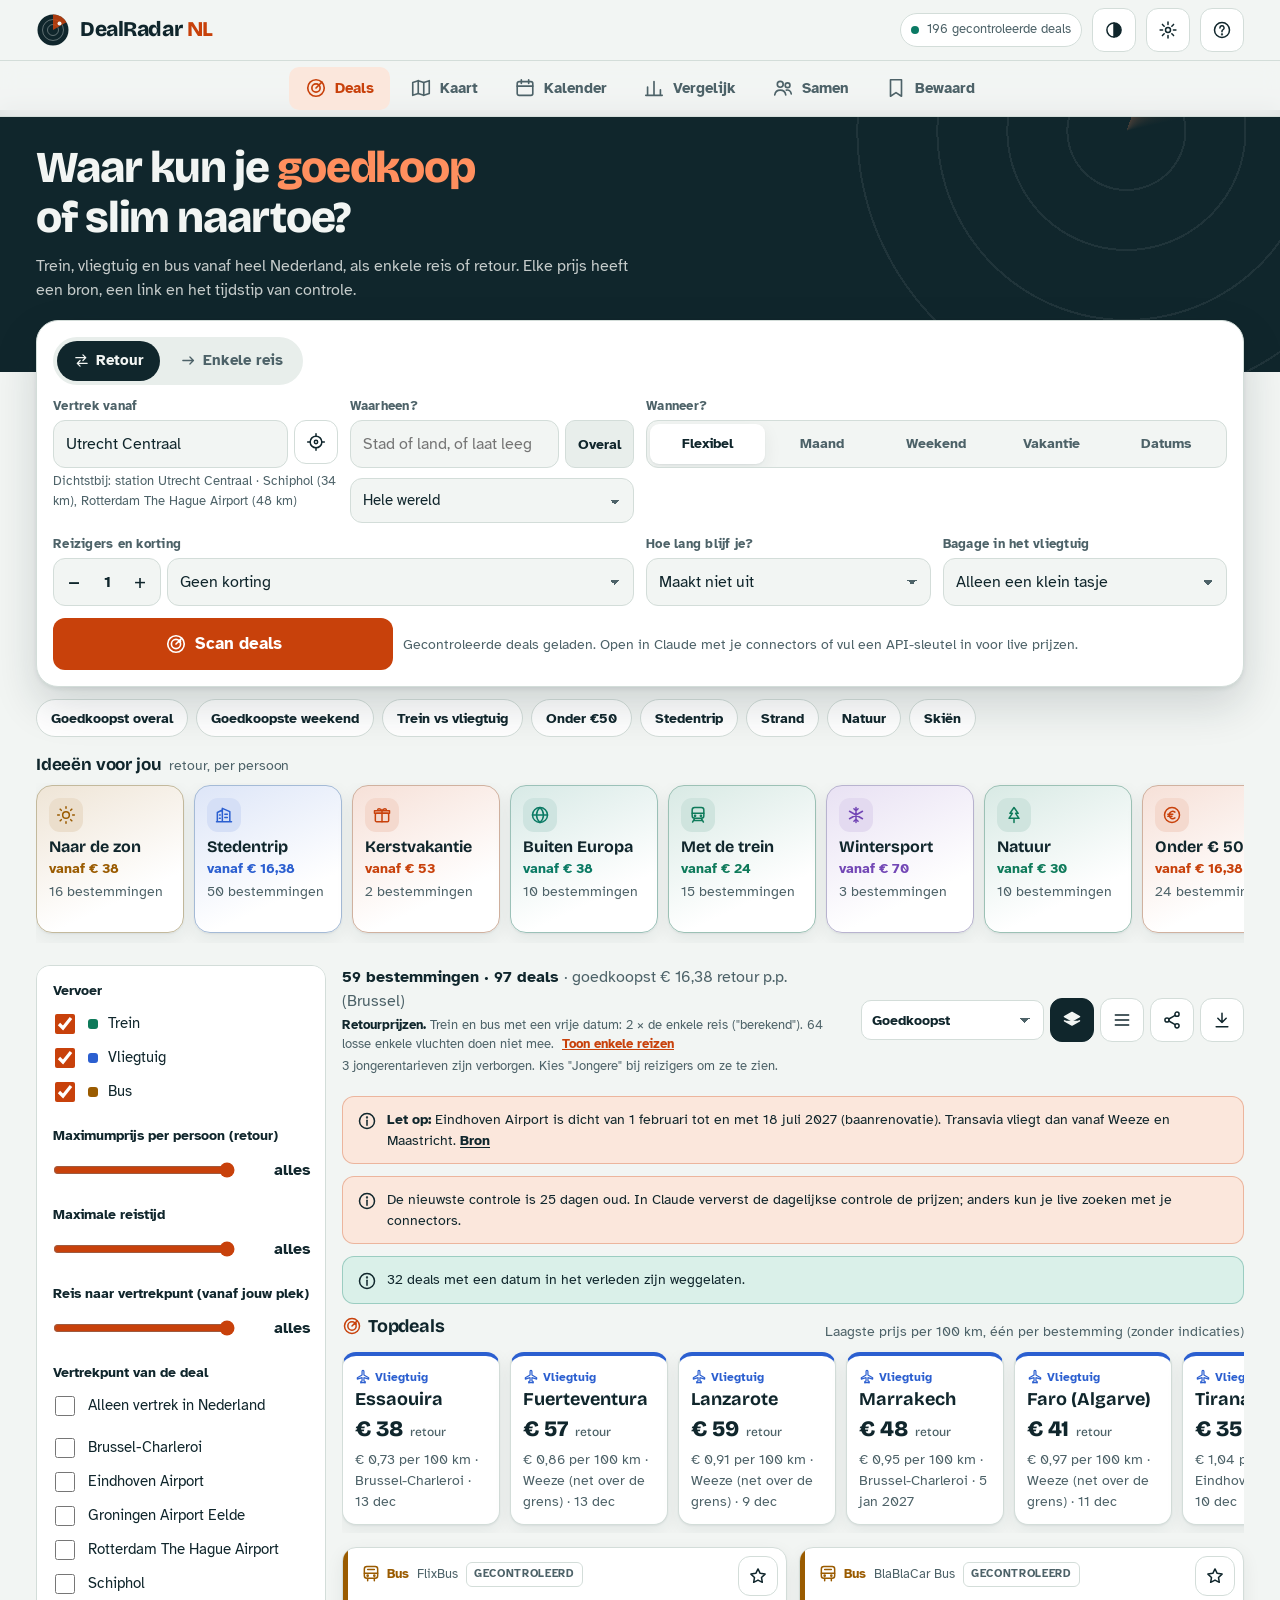
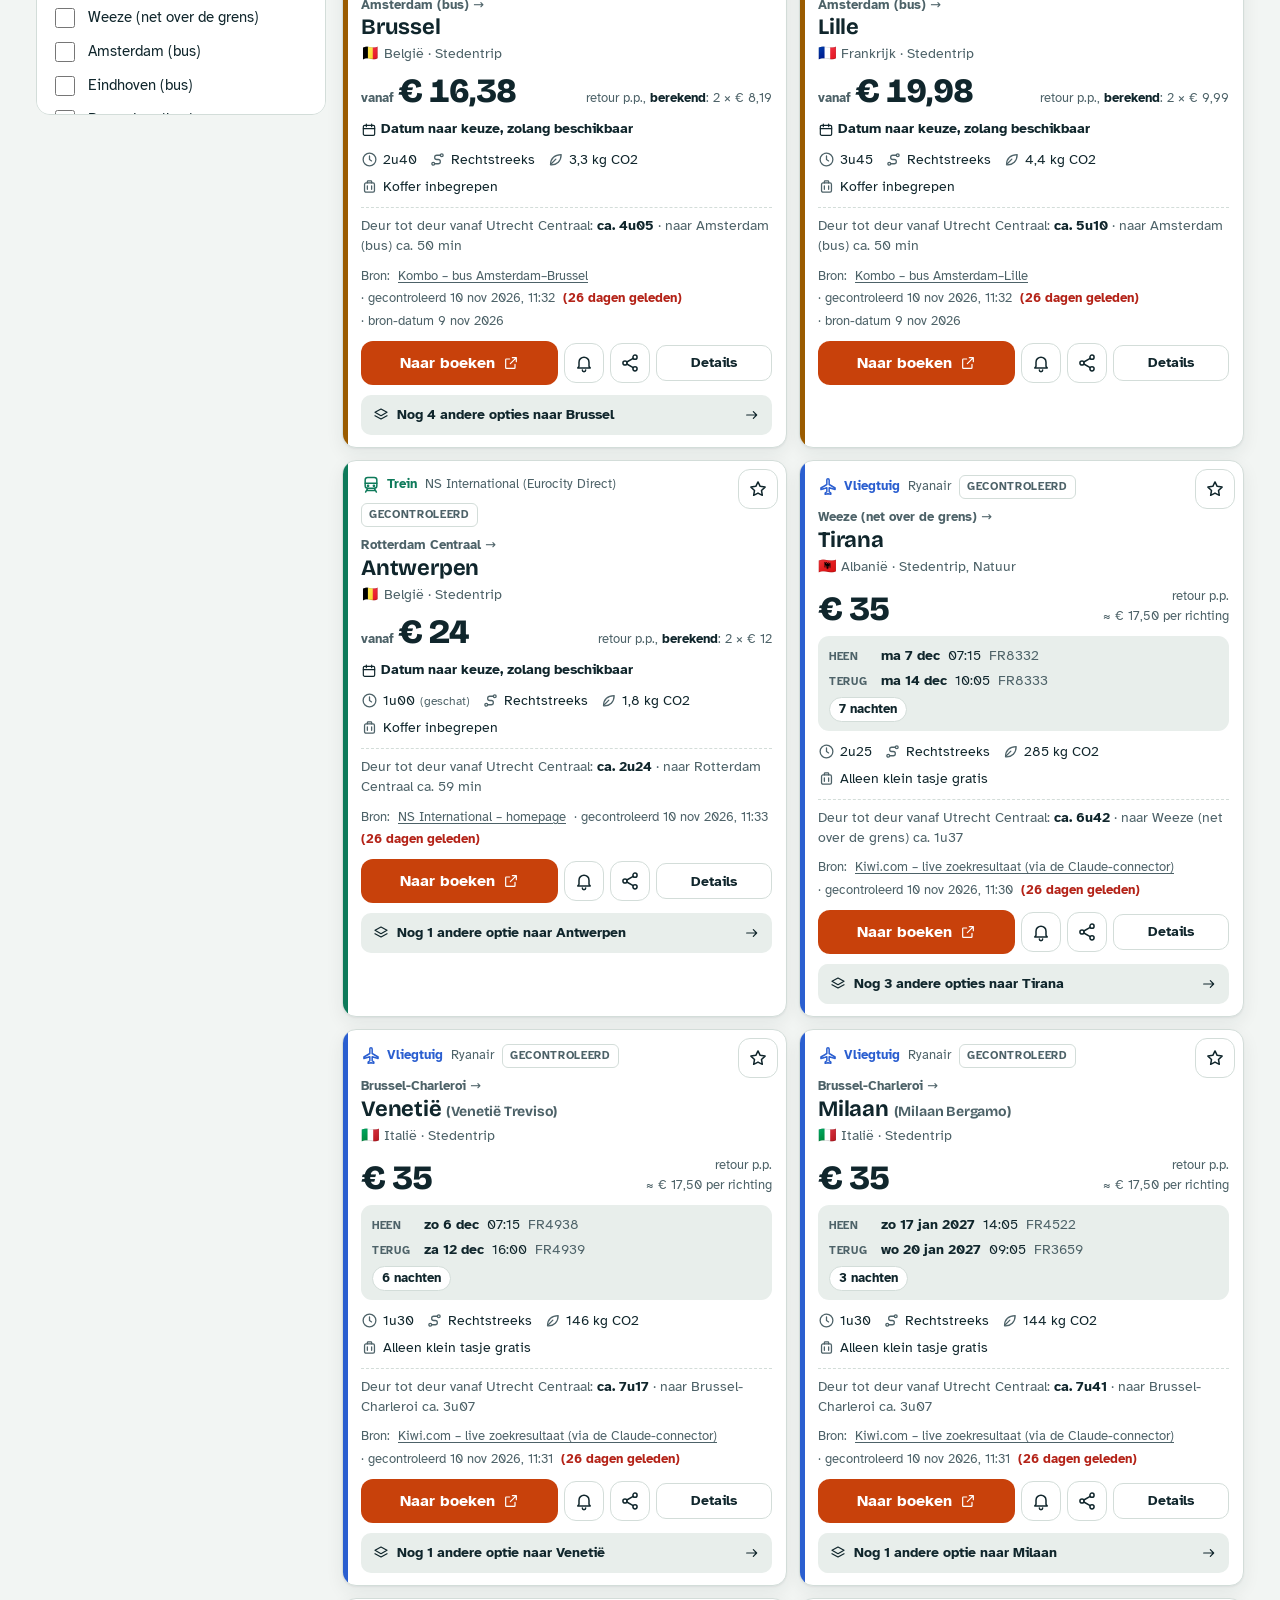
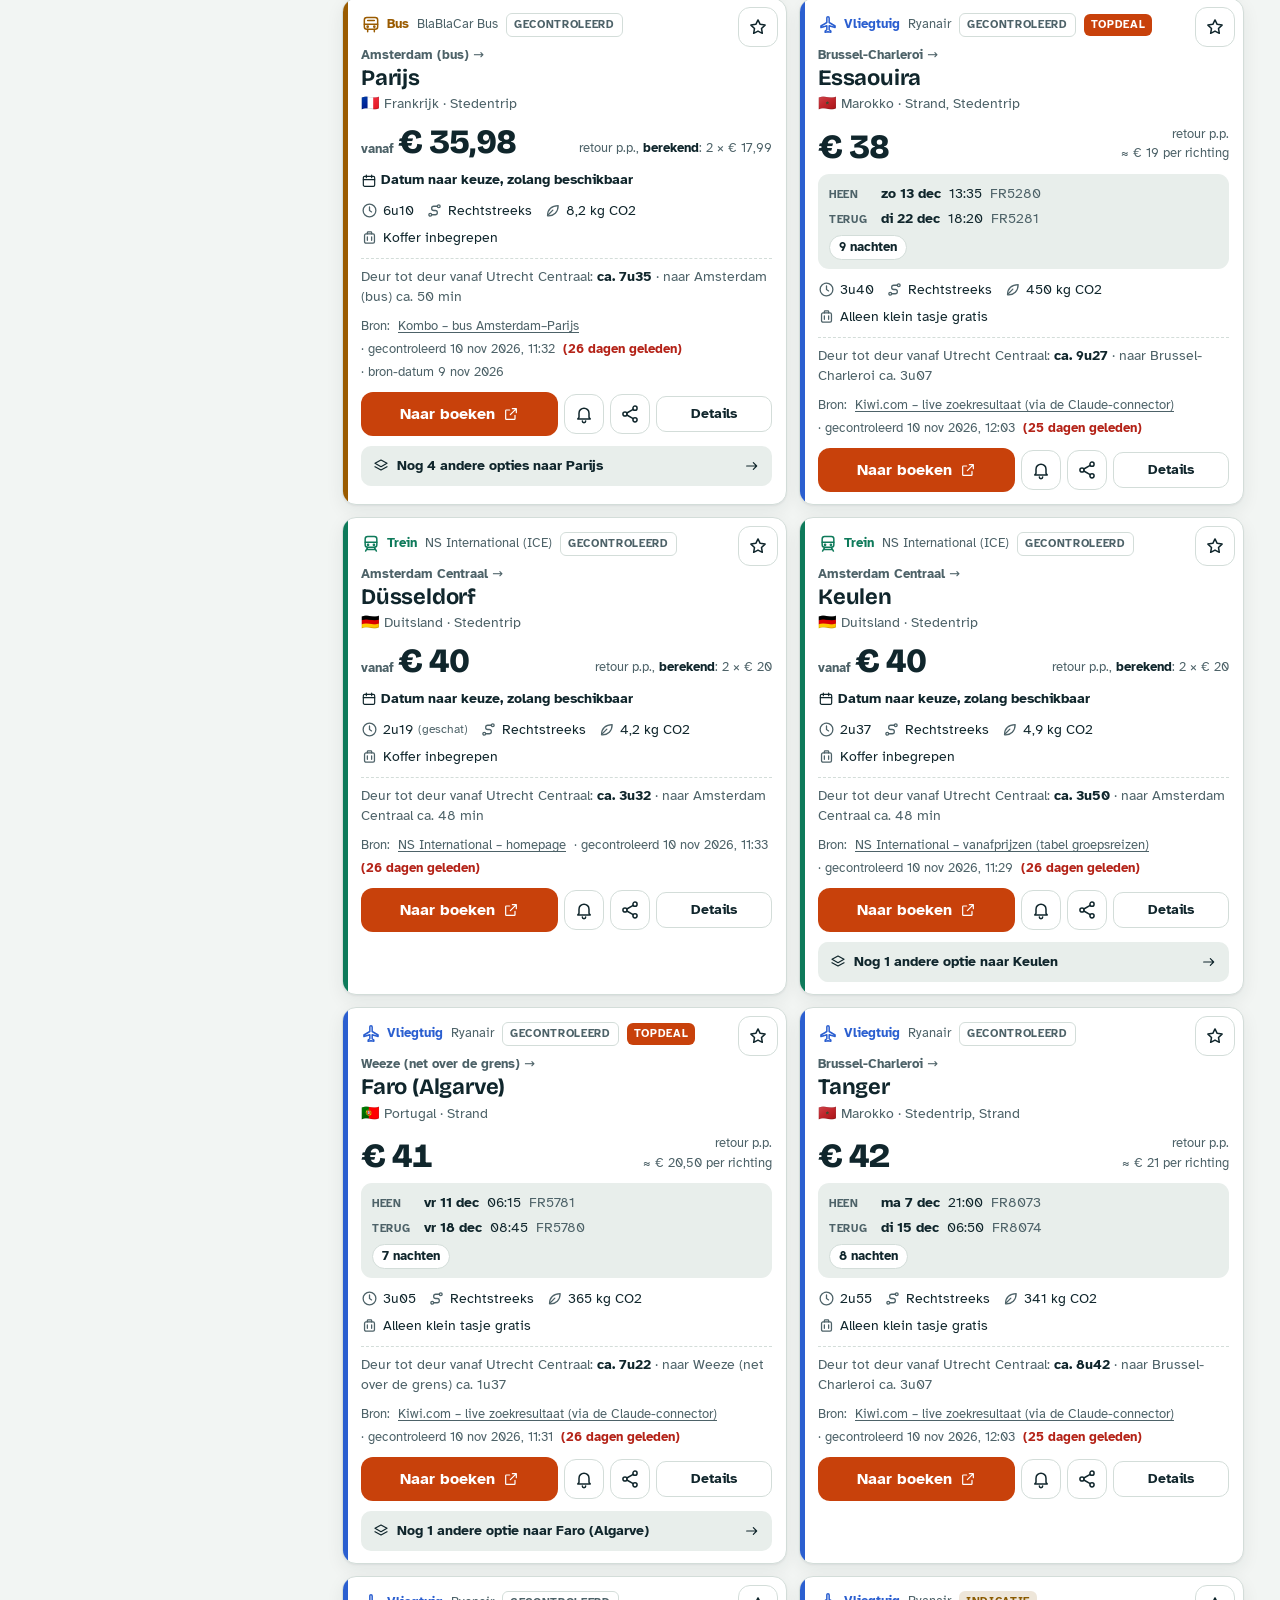
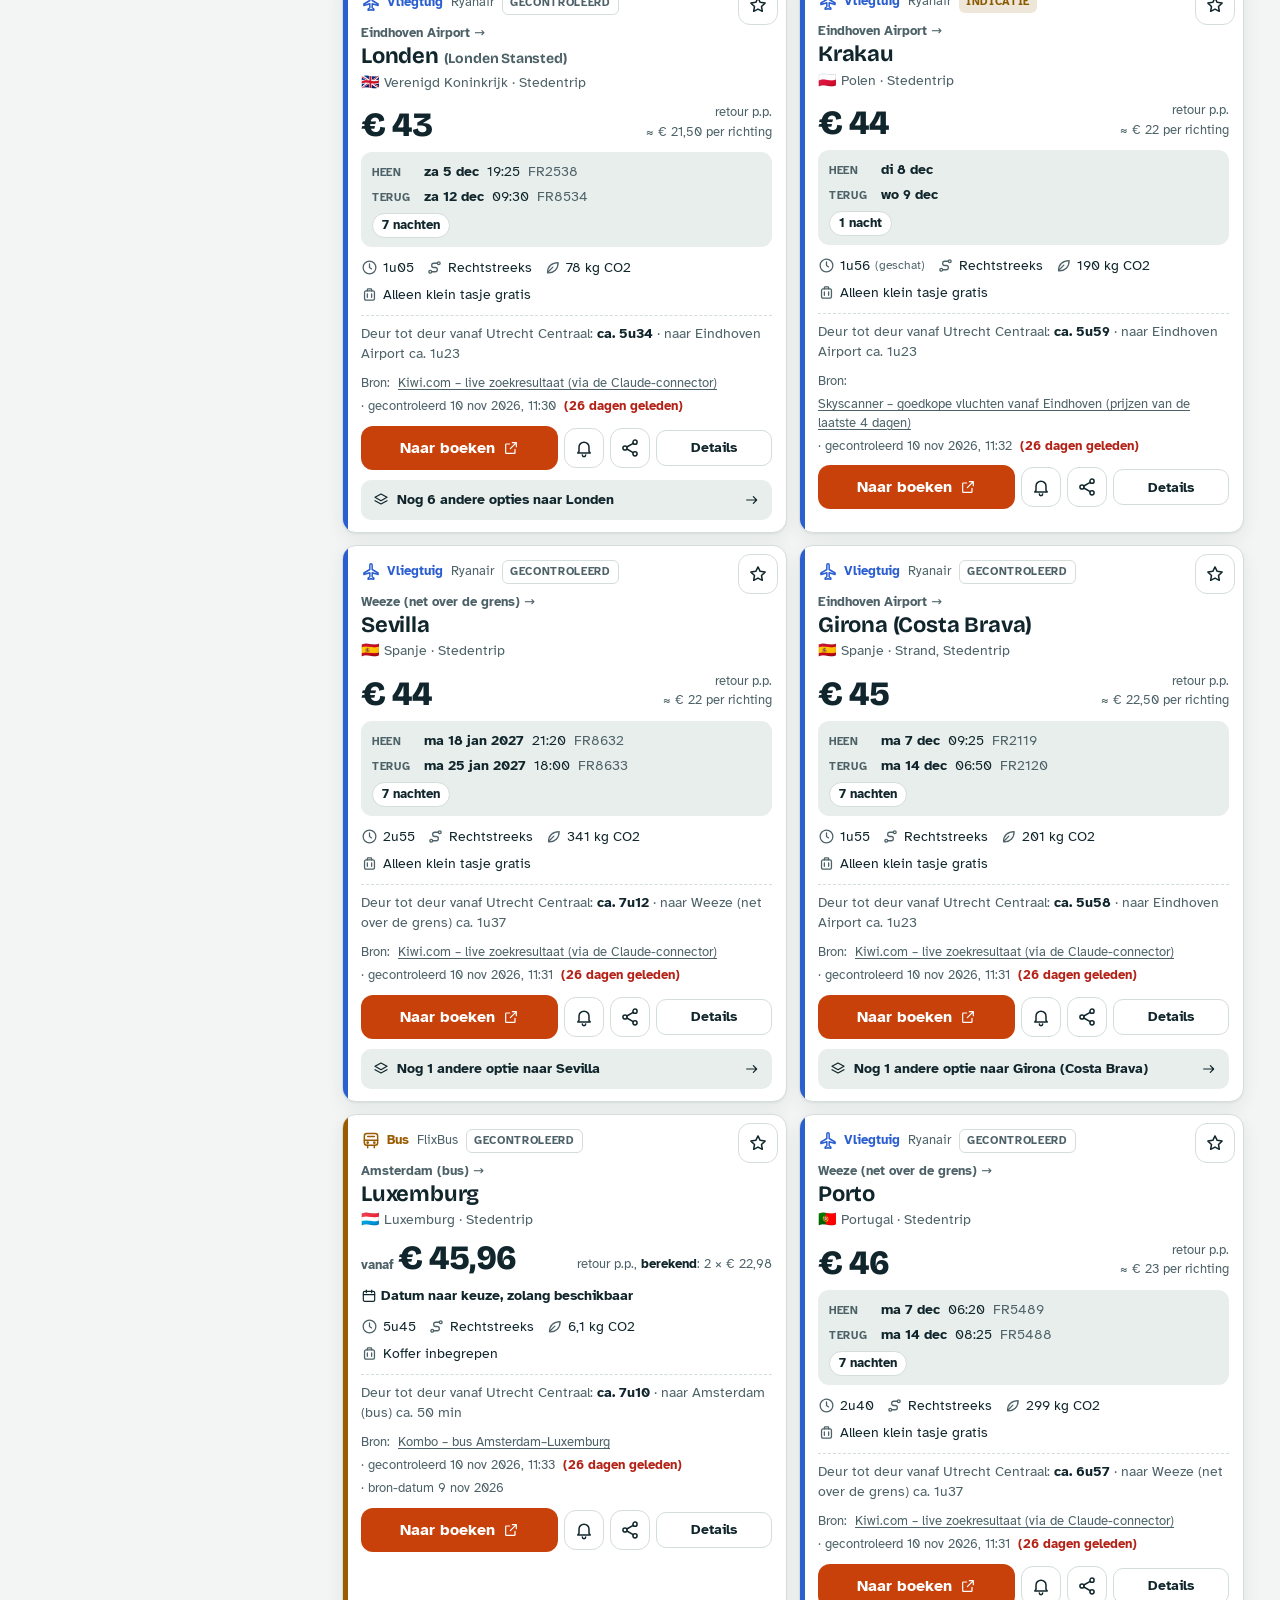
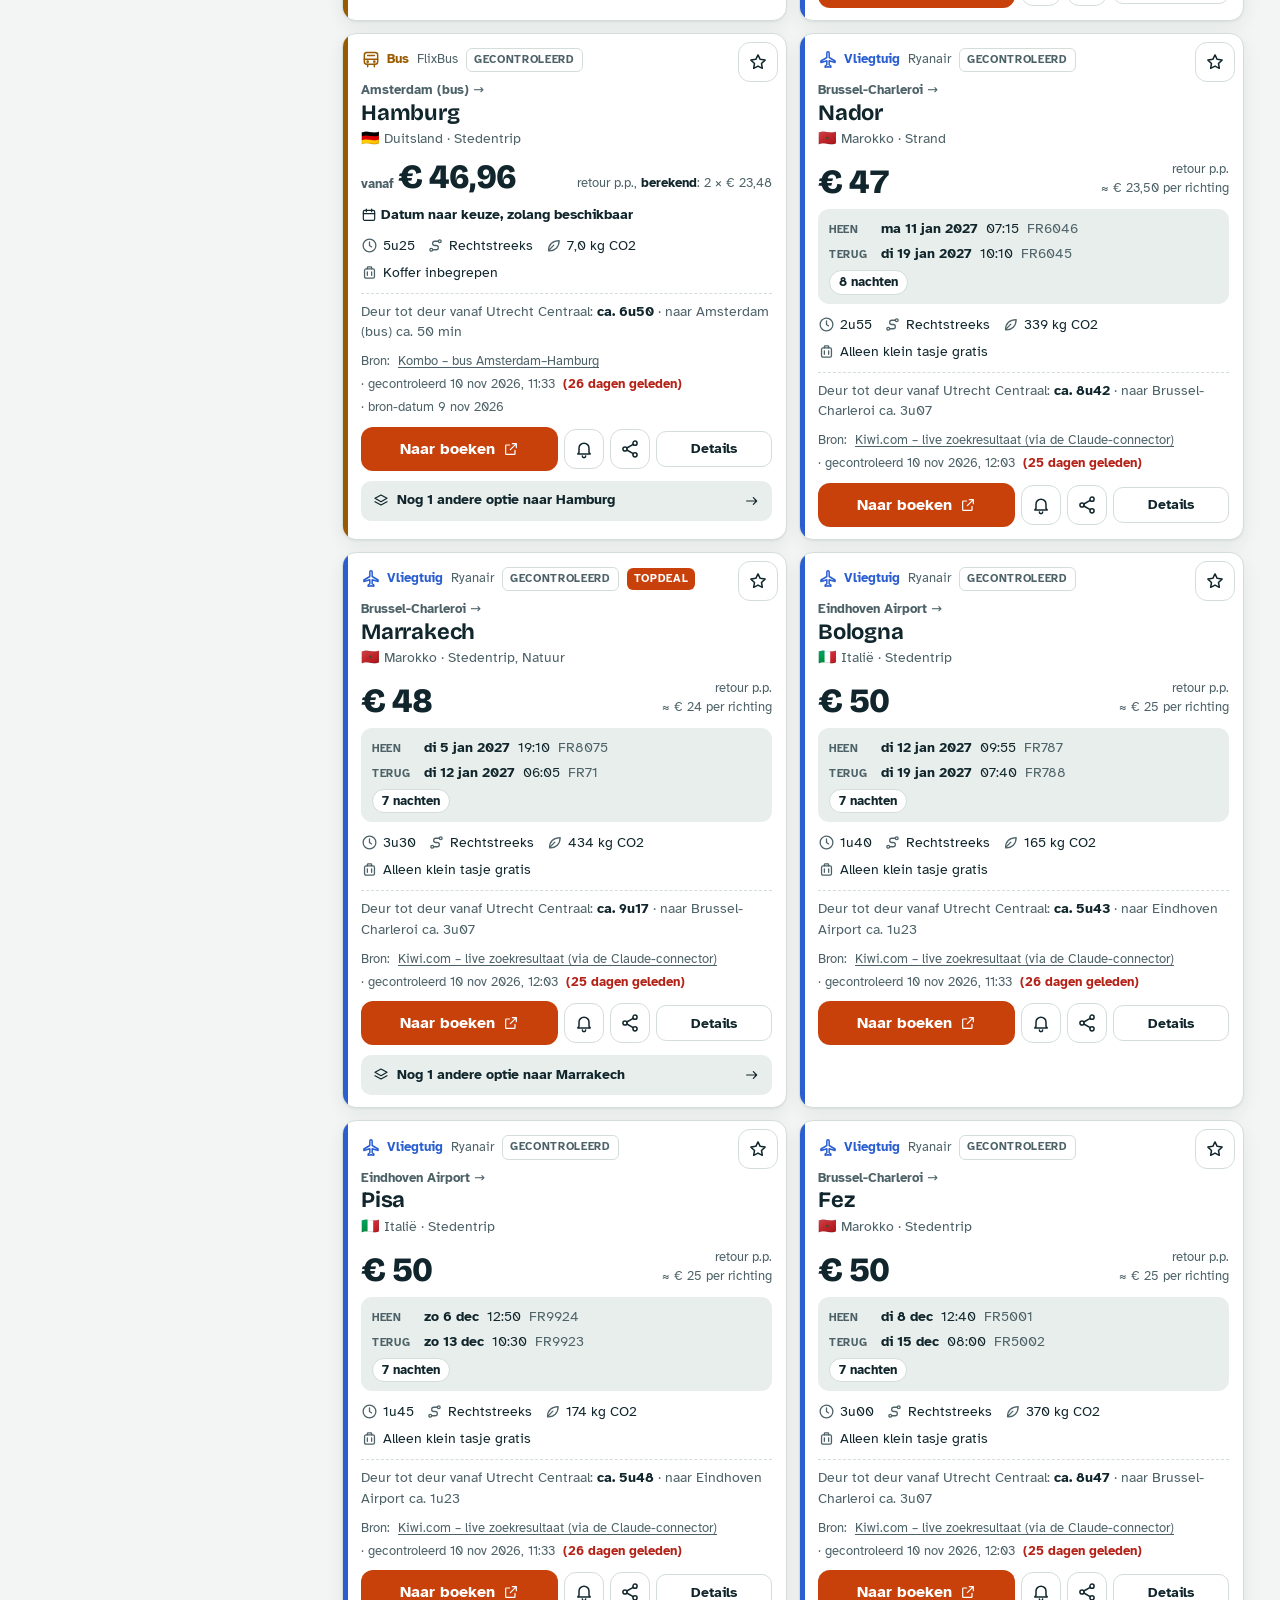
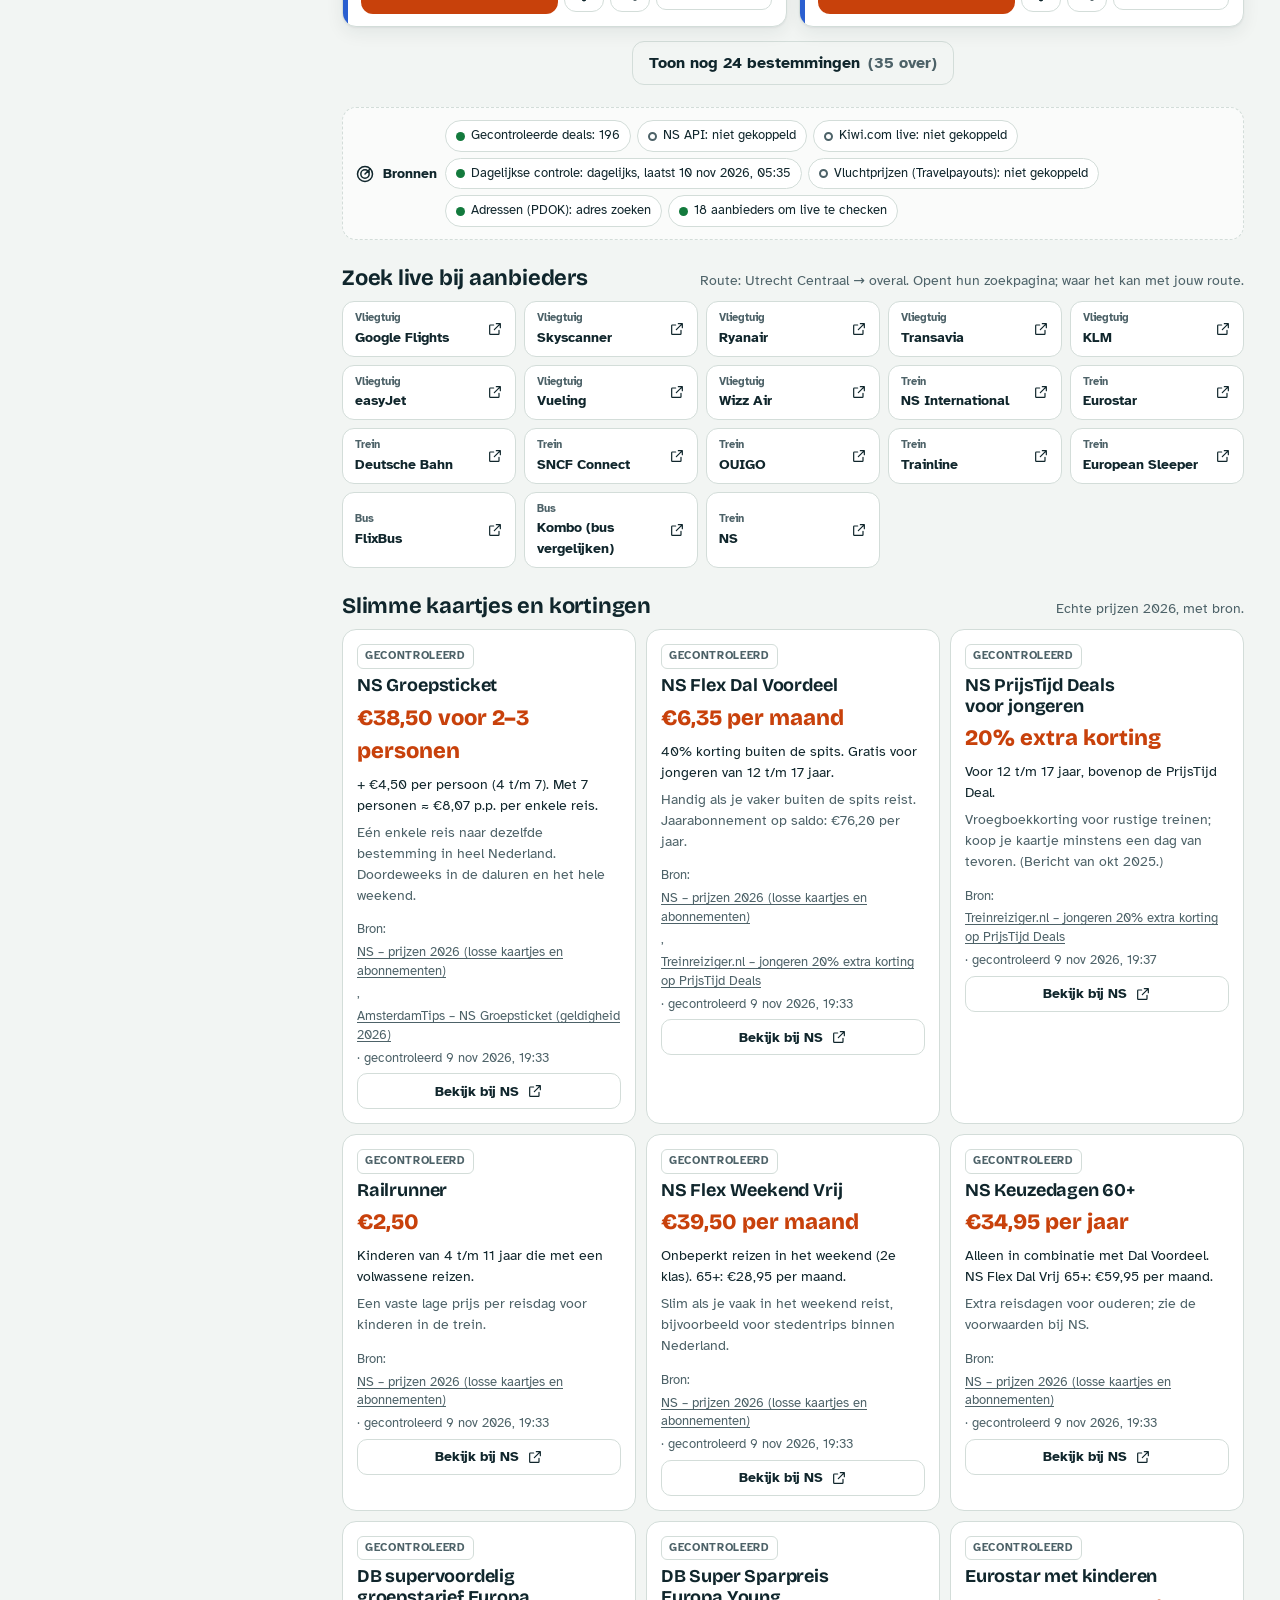
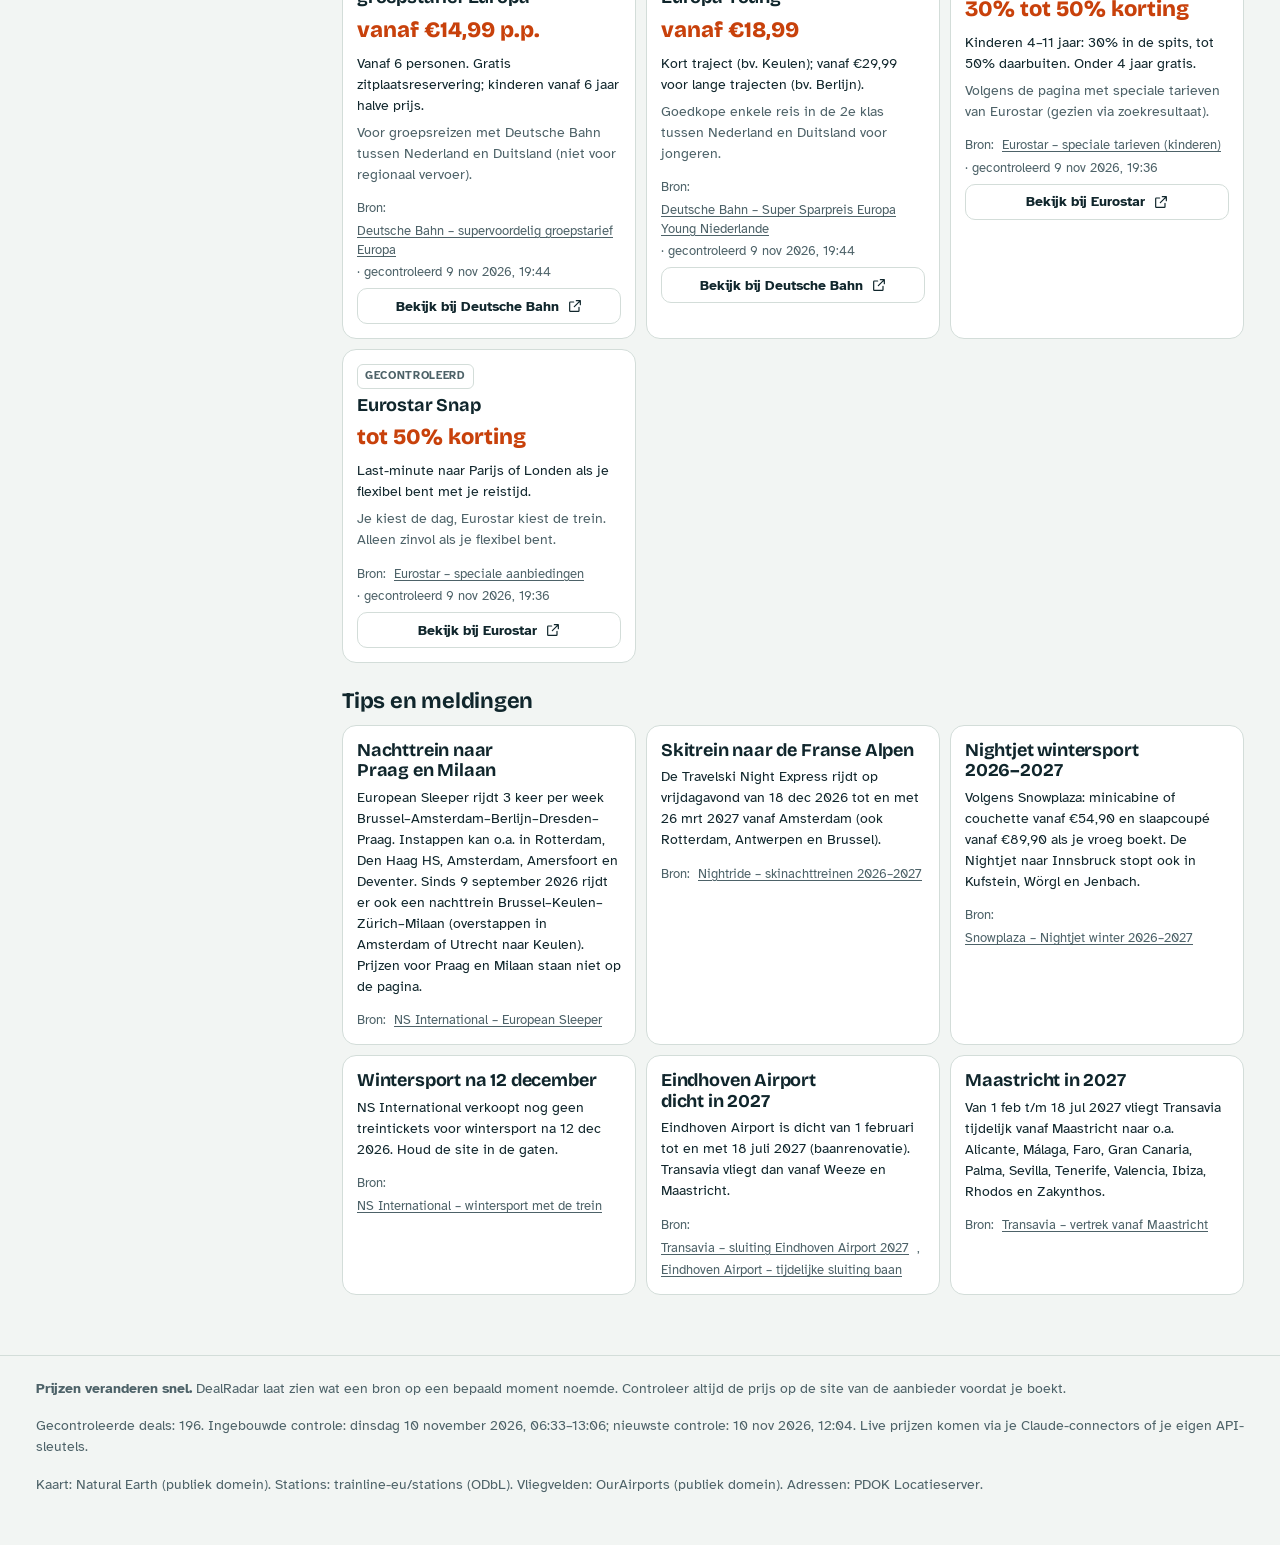
==== commit ca5f96b9: "DealRadar NL versie 4: de hele wereld - Keuze 'Hoe ver?': hele wereld, alleen Europa, buiten Europa " ====
--- a/index.html
+++ b/index.html
@@ -731,6 +731,13 @@
 .deal-top { padding-right: 44px; }
 .dlg-body .deal-top { padding-right: 0; }
 
+/* Hele wereld: keuze "hoe ver", kaartwissel */
+.reach { margin-top: 6px; min-height: 44px; font-size: 15px; }
+.reach[hidden] { display: none; }
+.map-seg { width: auto; flex: none; }
+.map-seg button { padding: 0 18px; min-height: 36px; }
+.tile[data-tile="ver"] { --tc: var(--radar); }
+
 </style>
 </head>
 <body>
@@ -787,6 +794,7 @@
   <symbol id="i-wave" viewBox="0 0 24 24"><circle cx="17" cy="7" r="3"/><path d="M3 15c2 0 2-1.5 4.5-1.5S10 15 12 15s2-1.5 4.5-1.5S19 15 21 15M3 19.5c2 0 2-1.5 4.5-1.5S10 19.5 12 19.5s2-1.5 4.5-1.5S19 19.5 21 19.5"/></symbol>
   <symbol id="i-euro" viewBox="0 0 24 24"><circle cx="12" cy="12" r="9"/><path d="M15.5 8.5a4.3 4.3 0 1 0 0 7M7 11h6M7 13.5h5"/></symbol>
   <symbol id="i-gift" viewBox="0 0 24 24"><rect x="4" y="10" width="16" height="10" rx="1.5"/><path d="M3 7h18v3H3zM12 7v13M12 7c-1.5-3.5-6-3.5-5 0M12 7c1.5-3.5 6-3.5 5 0"/></symbol>
+  <symbol id="i-globe" viewBox="0 0 24 24"><circle cx="12" cy="12" r="9"/><path d="M3 12h18M12 3c2.8 2.6 4.2 5.6 4.2 9s-1.4 6.4-4.2 9c-2.8-2.6-4.2-5.6-4.2-9S9.200 5.600 12 3z"/></symbol>
   <symbol id="i-radar" viewBox="0 0 24 24"><circle cx="12" cy="12" r="9"/><circle cx="12" cy="12" r="5"/><path d="M12 12l6-6"/><circle cx="16" cy="9" r="1"/></symbol>
 </svg>
 
@@ -845,10 +853,20 @@
         <div class="field">
           <label for="inDest">Waarheen?</label>
           <div class="input-row">
-            <input class="input" id="inDest" type="text" placeholder="Overal" role="combobox" aria-autocomplete="list" aria-expanded="false" aria-controls="sugDest">
+            <input class="input" id="inDest" type="text" placeholder="Stad of land, of laat leeg" role="combobox" aria-autocomplete="list" aria-expanded="false" aria-controls="sugDest">
             <button class="btn soft sm" id="btnAnywhere" type="button" aria-pressed="true">Overal</button>
           </div>
           <ul class="suggest" id="sugDest" role="listbox" hidden></ul>
+          <select class="input reach" id="inReach" aria-label="Hoe ver wil je weg?">
+            <option value="wereld">Hele wereld</option>
+            <option value="europa">Alleen Europa</option>
+            <option value="ver">Buiten Europa</option>
+            <option value="AF">Afrika</option>
+            <option value="AS">Azië en Midden-Oosten</option>
+            <option value="NA">Noord- en Midden-Amerika</option>
+            <option value="SA">Zuid-Amerika</option>
+            <option value="OC">Oceanië</option>
+          </select>
         </div>
         <div class="field">
           <span class="lbl" id="lblWhen">Wanneer?</span>
@@ -939,7 +957,7 @@
         <div class="filters-head"><h3>Filters</h3><button class="icon-btn" type="button" id="btnFiltersClose" aria-label="Filters sluiten"><svg class="ic"><use href="#i-close"/></svg></button></div>
         <fieldset><legend>Vervoer</legend><div id="fModes"></div></fieldset>
         <fieldset><legend>Maximumprijs per persoon (<span id="fPriceTrip">retour</span>)</legend>
-          <div class="range-row"><input type="range" id="fPrice" aria-label="Maximumprijs per persoon" min="5" max="300" step="5" value="300" aria-describedby="fPriceOut"><output id="fPriceOut">alles</output></div></fieldset>
+          <div class="range-row"><input type="range" id="fPrice" aria-label="Maximumprijs per persoon" min="5" max="1000" step="5" value="1000" aria-describedby="fPriceOut"><output id="fPriceOut">alles</output></div></fieldset>
         <fieldset><legend>Maximale reistijd</legend>
           <div class="range-row"><input type="range" id="fHours" aria-label="Maximale reistijd in uren" min="1" max="24" step="1" value="24" aria-describedby="fHoursOut"><output id="fHoursOut">alles</output></div></fieldset>
         <fieldset><legend>Reis naar vertrekpunt (vanaf jouw plek)</legend>
@@ -1011,7 +1029,7 @@
 
   <!-- KAART -->
   <section class="view" id="view-kaart" data-view="kaart" aria-labelledby="mapTitle" hidden>
-    <div class="section-head"><h2 id="mapTitle">Kaart van Europa</h2><span class="small muted" id="mapSub">Goedkoopste prijs per bestemming, per persoon. Filters van het tabblad Deals gelden ook hier.</span></div>
+    <div class="section-head"><h2 id="mapTitle">Kaart</h2><div class="seg map-seg" role="group" aria-label="Welke kaart"><button type="button" data-map="eu" aria-pressed="true">Europa</button><button type="button" data-map="world" aria-pressed="false">Wereld</button></div><span class="small muted" id="mapSub">Goedkoopste prijs per bestemming, per persoon. Filters van het tabblad Deals gelden ook hier.</span></div>
     <div class="map-layout">
       <div class="map-card">
         <svg class="map-svg" id="mapSvg" viewBox="0 0 1000 860" role="img" aria-labelledby="mapTitle mapDesc" tabindex="0">
@@ -1123,9 +1141,9 @@
 
 <script>
 /* Basisdata: NL-stations (trainline-eu/stations, ODbL), vliegvelden (OurAirports), bestemmingen */
-const BASE = {"stations":[["Aalten",51.92133,6.57863,"8400045"],["Abcoude",52.27867,4.97699,"8400047"],["Akkrum",53.04713,5.84337,"8400049"],["Alkmaar",52.63795,4.73847,"8400050"],["Alkmaar Noord",52.64377,4.76392,"8400052"],["Almelo",52.35674,6.65568,"8400051"],["Almelo de Riet",52.34222,6.6664,"8400520"],["Almere Buiten",52.39417,5.27796,"8400081"],["Almere Centrum",52.37524,5.21877,"8400080"],["Almere Muziekwijk",52.36772,5.1906,"8400082"],["Almere Oostvaarders",52.40322,5.30021,"8400226"],["Almere Parkwijk",52.37686,5.24495,"8400104"],["Almere Poort",52.34274,5.15217,"8400450"],["Alphen aan den Rijn",52.11596,4.67156,"8400053"],["Amersfoort Centraal",52.15366,5.3712,"8400055"],["Amersfoort Schothorst",52.17488,5.40384,"8400054"],["Amersfoort Vathorst",52.19229,5.43331,"8400228"],["Amsterdam Amstel",52.34639,4.91778,"8400057"],["Amsterdam Bijlmer ArenA",52.31222,4.94714,"8400074"],["Amsterdam Centraal",52.37919,4.89943,"8400058"],["Amsterdam Holendrecht",52.29811,4.96003,"8400231"],["Amsterdam Lelylaan",52.35789,4.83391,"8400079"],["Amsterdam Muiderpoort",52.36055,4.93111,"8400060"],["Amsterdam RAI",52.33669,4.89072,"8400056"],["Amsterdam Science Park",52.35317,4.94925,"8400235"],["Amsterdam Sloterdijk",52.38902,4.83811,"8400059"],["Amsterdam Zuid",52.33886,4.87195,"8400061"],["Anna Paulowna",52.8676,4.81121,"8400065"],["Apeldoorn",52.20942,5.96748,"8400066"],["Apeldoorn Osseveld",52.21571,6.00606,"8400229"],["Apeldoorn de Maten",52.20528,6.00056,"8400233"],["Appingedam",53.32581,6.86196,"8400067"],["Arkel",51.87194,4.99278,"8400068"],["Arnemuiden",51.50163,3.669,"8400069"],["Arnhem Centraal",51.98494,5.89955,"8400071"],["Arnhem Presikhaaf",51.98789,5.94332,"8400075"],["Arnhem Velperpoort",51.98517,5.91984,"8400072"],["Arnhem Zuid",51.95484,5.85192,"8400227"],["Assen",52.9916,6.56782,"8400073"],["Baarn",52.20812,5.28125,"8400086"],["Bad Nieuweschans",53.18466,7.20022,"8400457"],["Baflo",53.3609,6.51856,"8400089"],["Barendrecht",51.85455,4.55286,"8400090"],["Barneveld Centrum",52.14,5.59028,"8400091"],["Barneveld Noord",52.16139,5.59805,"8400092"],["Barneveld Zuid",52.12885,5.60246,"8400115"],["Bedum",53.30689,6.59305,"8400094"],["Beek-Elsloo",50.9473,5.7863,"8400096"],["Beesd",51.89945,5.19444,"8400097"],["Beilen",52.85511,6.52128,"8400100"],["Bergen op Zoom",51.49444,4.29609,"8400108"],["Best",51.5098,5.38899,"8400112"],["Beverwijk",52.47832,4.65629,"8400113"],["Bilthoven",52.13014,5.20419,"8400114"],["Blerick",51.3725,6.155,"8400117"],["Bloemendaal",52.40432,4.62757,"8400118"],["Bodegraven",52.08149,4.7462,"8400121"],["Borne",52.29872,6.74842,"8400124"],["Boskoop",52.07668,4.64774,"8400125"],["Boven-Hardinxveld",51.83222,4.87806,"8400236"],["Bovenkarspel Flora",52.69608,5.25352,"8400230"],["Bovenkarspel-Grootebroek",52.69506,5.23647,"8400127"],["Boxmeer",51.64452,5.93903,"8400128"],["Boxtel",51.58473,5.31892,"8400129"],["Breda",51.59446,4.7764,"8400131"],["Breda-Prinsenbeek",51.60571,4.72135,"8400132"],["Breukelen",52.17043,4.99043,"8400133"],["Brummen",52.09042,6.14676,"8400136"],["Buitenpost",53.25646,6.14465,"8400139"],["Bunde",50.89682,5.73665,"8400140"],["Bunnik",52.06316,5.19379,"8400141"],["Bussum Zuid",52.26621,5.1627,"8400145"],["Capelle Schollevaar",51.95408,4.58417,"8400147"],["Castricum",52.54545,4.65898,"8400151"],["Chevremont",50.87611,6.05972,"8400152"],["Coevorden",52.66339,6.73574,"8400153"],["Cuijk",51.72668,5.8743,"8400155"],["Culemborg",51.94691,5.22681,"8400154"],["Daarlerveen",52.44077,6.57599,"8400164"],["Dalen",52.69417,6.75806,"8400161"],["Dalfsen",52.49834,6.25902,"8400167"],["De Eschmarke",52.22113,6.9511,"8400217"],["De Vink",52.14717,4.45629,"8400188"],["Deinum",53.18881,5.72816,"8400168"],["Delden",52.26,6.71611,"8400169"],["Delft",52.01142,4.35309,"8400170"],["Delft Campus",51.99031,4.3651,"8400166"],["Delfzijl",53.33366,6.92408,"8400171"],["Delfzijl West",53.33208,6.90691,"8400175"],["Den Dolder",52.14037,5.24256,"8400179"],["Den Haag Centraal",52.08051,4.32399,"8400282"],["Den Haag HS",52.06958,4.32267,"8400280"],["Den Haag Laan van Nieuw Oost Indie",52.07906,4.34344,"8400380"],["Den Haag Mariahoeve",52.09053,4.36897,"8400278"],["Den Haag Moerwijk",52.05386,4.30855,"8400279"],["Den Haag Ypenburg",52.05561,4.39134,"8400379"],["Den Helder",52.95457,4.76048,"8400311"],["Den Helder Zuid",52.9325,4.76434,"8400303"],["Deurne",51.4561,5.78792,"8400172"],["Deventer",52.25761,6.16011,"8400173"],["Deventer Colmschate",52.25041,6.21547,"8400185"],["Didam",51.9335,6.13241,"8400174"],["Diemen",52.34511,4.96751,"8400165"],["Diemen Zuid",52.33033,4.95575,"8400163"],["Dieren",52.04427,6.10221,"8400176"],["Doetinchem",51.9586,6.29622,"8400177"],["Doetinchem de Huet",51.95914,6.25985,"8400184"],["Dordrecht",51.80778,4.66682,"8400180"],["Dordrecht Stadspolders",51.80195,4.71667,"8400186"],["Dordrecht Zuid",51.79002,4.67139,"8400181"],["Driebergen-Zeist",52.06524,5.25931,"8400182"],["Driehuis",52.44288,4.63887,"8400183"],["Dronrijp",53.17781,5.63474,"8400192"],["Dronten",52.53425,5.72164,"8400198"],["Duiven",51.94333,6.01472,"8400193"],["Duivendrecht",52.32356,4.93655,"8400194"],["Echt",51.10071,5.87895,"8400195"],["Ede Centrum",52.04361,5.66833,"8400201"],["Ede-Wageningen",52.02786,5.67155,"8400200"],["Eemshaven",53.45842,6.832,"8400202"],["Eijsden",50.77213,5.70979,"8400219"],["Eindhoven Centraal",51.44306,5.47995,"8400206"],["Eindhoven Strijp-S",51.45036,5.45705,"8400196"],["Elst",51.91719,5.85502,"8400207"],["Emmen",52.79011,6.89969,"8400208"],["Emmen Zuid",52.74839,6.87387,"8400407"],["Enkhuizen",52.69951,5.28803,"8400210"],["Enschede",52.22256,6.89022,"8400212"],["Enschede Kennispark",52.23729,6.83899,"8400221"],["Ermelo",52.30125,5.61448,"8400216"],["Etten-Leur",51.5752,4.63647,"8400218"],["Eygelshoven",50.89056,6.045,"8400338"],["Eygelshoven Markt",50.89603,6.05757,"8400234"],["Franeker",53.18245,5.54831,"8400232"],["Gaanderen",51.93074,6.3486,"8400241"],["Geldermalsen",51.88234,5.27145,"8400244"],["Geldrop",51.42,5.55049,"8400245"],["Geleen Oost",50.9674,5.84328,"8400246"],["Geleen-Lutterade",50.97553,5.82496,"8400248"],["Gilze-Rijen",51.58384,4.92531,"8400251"],["Glanerbrug",52.21857,6.97389,"8400262"],["Goes",51.4983,3.89027,"8400253"],["Goor",52.23028,6.58444,"8400254"],["Gorinchem",51.83389,4.96833,"8400256"],["Gouda",52.01763,4.7029,"8400258"],["Gouda Goverwelle",52.01497,4.74156,"8400257"],["Gramsbergen",52.60916,6.67583,"8400259"],["Grijpskerk",53.25574,6.30978,"8400267"],["Groningen",53.21258,6.56412,"8400263"],["Groningen Europapark",53.20585,6.58338,"8400238"],["Groningen Noord",53.23015,6.55632,"8400264"],["Grou-Jirnsum",53.08874,5.82273,"8400266"],["Haarlem",52.38711,4.63647,"8400285"],["Haarlem Spaarnwoude",52.38307,4.67286,"8400270"],["Halfweg-Zwanenburg",52.38591,4.74723,"8400400"],["Hardenberg",52.57244,6.62815,"8400293"],["Harderwijk",52.33805,5.61629,"8400294"],["Hardinxveld Blauwe Zoom",51.82944,4.81556,"8400438"],["Hardinxveld-Giessendam",51.83055,4.83583,"8400295"],["Haren",53.17499,6.61833,"8400297"],["Harlingen",53.17042,5.42519,"8400296"],["Harlingen Haven",53.17492,5.41129,"8400298"],["Heemskerk",52.49483,4.6863,"8400317"],["Heemstede-Aerdenhout",52.35942,4.60668,"8400302"],["Heerenveen",52.96094,5.91515,"8400305"],["Heerenveen IJsstadion",52.93528,5.94389,"8400301"],["Heerhugowaard",52.67029,4.82353,"8400306"],["Heerlen",50.89069,5.97584,"8400307"],["Heerlen Woonboulevard",50.89667,5.95222,"8400404"],["Heerlen de Kissel",50.89032,5.99457,"8400409"],["Heeze",51.38509,5.56959,"8400308"],["Heiloo",52.59987,4.69968,"8400309"],["Heino",52.42738,6.22163,"8400310"],["Helmond",51.47548,5.66193,"8400313"],["Helmond Brandevoort",51.4625,5.60897,"8400242"],["Helmond Brouwhuis",51.47038,5.70283,"8400299"],["Helmond ’t Hout",51.46804,5.63131,"8400300"],["Hemmen-Dodewaard",51.92221,5.67373,"8400315"],["Hengelo",52.26185,6.79372,"8400316"],["Hengelo Gezondheidspark",52.26167,6.77361,"8400433"],["Hengelo Oost",52.26889,6.81944,"8400312"],["Hillegom",52.3031,4.56615,"8400329"],["Hilversum",52.22635,5.1802,"8400322"],["Hilversum Media Park",52.23783,5.17397,"8400324"],["Hilversum Sportpark",52.21666,5.18721,"8400570"],["Hindeloopen",52.94649,5.42306,"8400323"],["Hoensbroek",50.90563,5.93008,"8400326"],["Hoevelaken",52.16652,5.45718,"8400490"],["Hollandsche Rading",52.17599,5.17376,"8400327"],["Holten",52.28395,6.4206,"8400328"],["Hoofddorp",52.29501,4.70237,"8400332"],["Hoogeveen",52.73522,6.46873,"8400330"],["Hoogezand-Sappemeer",53.15982,6.77075,"8400331"],["Hoogkarspel",52.69044,5.18314,"8400334"],["Hoorn",52.64498,5.05459,"8400337"],["Hoorn Kersenboogerd",52.65348,5.08521,"8400336"],["Horst-Sevenum",51.42639,6.04222,"8400339"],["Houten",52.03452,5.16782,"8400340"],["Houten Castellum",52.017,5.17944,"8400335"],["Houthem-St Gerlach",50.87333,5.79722,"8400341"],["Hurdegaryp",53.21878,5.93454,"8400292"],["IJlst",53.01466,5.61608,"8400722"],["Kampen",52.5606,5.92457,"8400353"],["Kampen Zuid",52.5331,5.91309,"8400360"],["Kapelle-Biezelinge",51.48055,3.95642,"8400354"],["Kerkrade Centrum",50.86167,6.0575,"8400355"],["Kesteren",51.93139,5.58335,"8400359"],["Klarenbeek",52.17806,6.08361,"8400361"],["Klimmen-Ransdaal",50.86639,5.89055,"8400362"],["Koog aan de Zaan",52.4586,4.80552,"8400363"],["Koudum-Molkwerum",52.90282,5.41069,"8400366"],["Krabbendijke",51.4334,4.11695,"8400367"],["Krommenie-Assendelft",52.49487,4.75535,"8400368"],["Kropswolde",53.16174,6.72209,"8400369"],["Kruiningen-Yerseke",51.46551,4.03627,"8400370"],["Lage Zwaluwe",51.69023,4.66345,"8400382"],["Landgraaf",50.89653,6.01986,"8400548"],["Leerdam",51.89472,5.09139,"8400386"],["Leeuwarden",53.19622,5.79169,"8400387"],["Leeuwarden Camminghaburen",53.20218,5.8423,"8400389"],["Leiden Centraal",52.17507,4.493,"8400390"],["Leiden Lammenschans",52.14669,4.49274,"8400384"],["Lelystad Centrum",52.51174,5.47048,"8400394"],["Lichtenvoorde-Groenlo",52.01188,6.59641,"8400395"],["Lochem",52.16667,6.42639,"8400399"],["Loppersum",53.33472,6.74726,"8400403"],["Lunteren",52.08528,5.62444,"8400405"],["Maarheeze",51.3038,5.63062,"8400432"],["Maarn",52.06416,5.37009,"8400417"],["Maarssen",52.13575,5.03322,"8400419"],["Maastricht",50.84981,5.70587,"8400424"],["Maastricht Noord",50.87087,5.71774,"8400449"],["Maastricht Randwyck",50.8385,5.71671,"8400426"],["Mantgum",53.12964,5.7132,"8400427"],["Marienberg",52.50927,6.57499,"8400428"],["Martenshoek",53.16072,6.7403,"8400430"],["Meerssen",50.88288,5.751,"8400434"],["Meppel",52.69191,6.19788,"8400435"],["Middelburg",51.49483,3.61708,"8400436"],["Mook Molenhoek",51.77158,5.88145,"8400446"],["Naarden-Bussum",52.28088,5.15736,"8400452"],["Nieuw Amsterdam",52.7193,6.84897,"8400454"],["Nieuw Vennep",52.25898,4.64561,"8400460"],["Nieuwerkerk aan den IJssel",51.96536,4.61691,"8400455"],["Nijkerk",52.22204,5.49355,"8400469"],["Nijmegen",51.84182,5.85171,"8400470"],["Nijmegen Dukenburg",51.82407,5.79537,"8400475"],["Nijmegen Goffert",51.8273,5.82272,"8400477"],["Nijmegen Heyendaal",51.82695,5.8675,"8400468"],["Nijmegen Lent",51.86483,5.8594,"8400451"],["Nijverdal",52.36572,6.47056,"8400472"],["Nunspeet",52.37077,5.78414,"8400466"],["Nuth",50.92004,5.89241,"8400467"],["Obdam",52.67804,4.90761,"8400480"],["Oisterwijk",51.58239,5.19483,"8400482"],["Oldenzaal",52.30628,6.93314,"8400483"],["Olst",52.33527,6.1133,"8400486"],["Ommen",52.50963,6.4167,"8400487"],["Oosterbeek",51.99487,5.84007,"8400489"],["Opheusden",51.92616,5.63711,"8400494"],["Oss",51.76503,5.53036,"8400495"],["Oss West",51.75838,5.50674,"8400496"],["Oudenbosch",51.58778,4.53335,"8400498"],["Overveen",52.39099,4.60779,"8400501"],["Purmerend",52.50453,4.95193,"8400508"],["Purmerend Overwhere",52.51132,4.9674,"8400506"],["Purmerend Weidevenne",52.49628,4.93501,"8400499"],["Putten",52.26517,5.57533,"8400509"],["Raalte",52.39131,6.27842,"8400513"],["Ravenstein",51.79442,5.63646,"8400515"],["Reuver",51.28322,6.07896,"8400518"],["Rheden",52.01062,6.03309,"8400519"],["Rhenen",51.95801,5.57832,"8400517"],["Rijssen",52.31198,6.51969,"8400538"],["Rijswijk",52.03934,4.31978,"8400505"],["Rilland-Bath",51.42265,4.16084,"8400521"],["Roermond",51.19285,5.99451,"8400523"],["Roodeschool",53.41921,6.76062,"8400525"],["Roosendaal",51.53986,4.45664,"8400526"],["Rosmalen",51.71507,5.36937,"8400524"],["Rotterdam Alexander",51.95173,4.55352,"8400507"],["Rotterdam Blaak",51.91999,4.48902,"8400529"],["Rotterdam Centraal",51.92507,4.46884,"8400530"],["Rotterdam Lombardijen",51.88037,4.53077,"8400542"],["Rotterdam Noord",51.94228,4.48158,"8400531"],["Rotterdam Stadion",51.89389,4.51972,"8400534"],["Rotterdam Zuid",51.90487,4.51003,"8400533"],["Ruurlo",52.08109,6.44927,"8400537"],["Santpoort Noord",52.43365,4.63242,"8400543"],["Santpoort Zuid",52.41971,4.63127,"8400544"],["Sappemeer Oost",53.15892,6.79556,"8400545"],["Sassenheim",52.21475,4.51573,"8400603"],["Sauwerd",53.29113,6.5404,"8400547"],["Schagen",52.78475,4.80538,"8400549"],["Scheemda",53.16554,6.97778,"8400551"],["Schiedam Centrum",51.92186,4.40622,"8400553"],["Schin op Geul",50.85639,5.87222,"8400555"],["Schinnen",50.93906,5.87464,"8400554"],["Schiphol Airport",52.30879,4.76149,"8400561"],["Sittard",51.0016,5.85851,"8400564"],["Sliedrecht",51.82972,4.77833,"8400565"],["Sliedrecht Baanhoek",51.82972,4.74333,"8400497"],["Sneek",53.03287,5.6524,"8400566"],["Sneek Noord",53.04093,5.66318,"8400574"],["Soest",52.17282,5.31013,"8400567"],["Soest Zuid",52.16536,5.30302,"8400571"],["Soestdijk",52.18352,5.29999,"8400569"],["Spaubeek",50.94333,5.85031,"8400572"],["Stavoren",52.88655,5.36002,"8400575"],["Stedum",53.32621,6.68755,"8400576"],["Steenwijk",52.79116,6.11639,"8400578"],["Susteren",51.06077,5.86283,"8400582"],["Swalmen",51.23582,6.03228,"8400583"],["Tegelen",51.33894,6.14253,"8400591"],["Terborg",51.92245,6.36425,"8400592"],["Tiel",51.88978,5.42304,"8400596"],["Tiel Passewaaij",51.87393,5.39217,"8400600"],["Tilburg",51.56094,5.08112,"8400597"],["Tilburg Reeshof",51.5736,4.99432,"8400598"],["Tilburg Universiteit",51.56506,5.05139,"8400594"],["Twello",52.23846,6.10071,"8400599"],["Uitgeest",52.5328,4.68088,"8400615"],["Uithuizen",53.40996,6.67489,"8400617"],["Uithuizermeeden",53.41459,6.7203,"8400618"],["Usquert",53.40147,6.60938,"8400619"],["Utrecht Centraal",52.08758,5.11117,"8400621"],["Utrecht Leidsche Rijn",52.09861,5.06833,"8400607"],["Utrecht Lunetten",52.06576,5.14395,"8400623"],["Utrecht Overvecht",52.11004,5.12556,"8400620"],["Utrecht Terwijde",52.10059,5.04106,"8400614"],["Utrecht Vaartsche Rijn",52.07861,5.1225,"8400606"],["Utrecht Zuilen",52.10328,5.08939,"8400613"],["Valkenburg",50.86972,5.83222,"8400632"],["Varsseveld",51.93726,6.45884,"8400635"],["Veendam",53.10324,6.88475,"8400636"],["Veenendaal Centrum",52.01877,5.54992,"8400627"],["Veenendaal West",52.02819,5.53139,"8400628"],["Veenendaal-De Klomp",52.04569,5.57448,"8400637"],["Veenwouden",53.23518,5.98866,"8400638"],["Velp",51.99475,5.98032,"8400640"],["Venlo",51.36441,6.17184,"8400644"],["Venray",51.52657,6.01418,"8400646"],["Vierlingsbeek",51.59193,5.99714,"8400647"],["Vleuten",52.10316,5.00748,"8400651"],["Vlissingen",51.44441,3.59554,"8400652"],["Vlissingen Souburg",51.46444,3.59493,"8400653"],["Voerendaal",50.88722,5.93028,"8400656"],["Voorburg",52.06672,4.3589,"8400658"],["Voorhout",52.2247,4.48428,"8400655"],["Voorschoten",52.12829,4.43685,"8400659"],["Voorst-Empe",52.1575,6.14361,"8400668"],["Vorden",52.10719,6.31705,"8400661"],["Vriezenveen",52.40203,6.60041,"8400664"],["Vroomshoop",52.45719,6.56967,"8400666"],["Vught",51.65563,5.29194,"8400667"],["Waddinxveen",52.04425,4.64983,"8400675"],["Waddinxveen Noord",52.05505,4.64843,"8400674"],["Warffum",53.39084,6.56714,"8400679"],["Weert",51.2488,5.70491,"8400684"],["Weesp",52.31285,5.03852,"8400685"],["Wehl",51.95781,6.21384,"8400686"],["Westervoort",51.96286,5.9695,"8400688"],["Wezep",52.45406,6.00258,"8400690"],["Wierden",52.36144,6.59193,"8400691"],["Wijchen",51.81149,5.73034,"8400710"],["Wijhe",52.39035,6.14039,"8400711"],["Winschoten",53.13924,7.03489,"8400696"],["Winsum",53.3301,6.52029,"8400697"],["Winterswijk",51.96773,6.71552,"8400698"],["Winterswijk West",51.97453,6.70417,"8400700"],["Woerden",52.08515,4.89351,"8400702"],["Wolfheze",52.00538,5.79336,"8400704"],["Wolvega",52.88033,6.00445,"8400705"],["Workum",52.97249,5.45643,"8400706"],["Wormerveer",52.48905,4.79309,"8400707"],["Zaandam",52.44083,4.81204,"8400731"],["Zaandam Kogerveld",52.45687,4.81941,"8400728"],["Zaandijk Zaanse Schans",52.46921,4.80505,"8400364"],["Zaltbommel",51.80783,5.26327,"8400732"],["Zandvoort aan Zee",52.37541,4.53281,"8400733"],["Zetten-Andelst",51.92006,5.72284,"8400734"],["Zevenaar",51.92305,6.07194,"8400735"],["Zevenbergen",51.64095,4.60969,"8400737"],["Zoetermeer",52.04565,4.49441,"8400741"],["Zoetermeer Oost",52.04635,4.49275,"8400740"],["Zuidbroek",53.15961,6.86791,"8400742"],["Zuidhorn",53.24863,6.40624,"8400743"],["Zutphen",52.14483,6.19414,"8400744"],["Zwaagwesteinde",53.24817,6.03463,"8400745"],["Zwijndrecht",51.81516,4.64124,"8400752"],["Zwolle",52.50638,6.08984,"8400747"],["’s-Hertogenbosch",51.69067,5.2938,"8400319"],["’s-Hertogenbosch Oost",51.70056,5.31739,"8400320"],["’t Harde",52.40911,5.89294,"8400388"]],"dest":{"parijs":{"n":"Parijs","c":"Frankrijk","cc":"FR","t":["stad"],"lat":48.8802,"lon":2.3552,"iata":"PAR","en":"Paris","codes":["PAR","CDG","ORY","BVA"]},"disneyland":{"n":"Disneyland Paris","c":"Frankrijk","cc":"FR","t":["stad"],"lat":48.8699,"lon":2.7827,"iata":null,"en":"Marne-la-Vallee","codes":[]},"berlijn":{"n":"Berlijn","c":"Duitsland","cc":"DE","t":["stad"],"lat":52.5256,"lon":13.3695,"iata":"BER","en":"Berlin","codes":["BER"]},"londen":{"n":"Londen","c":"Verenigd Koninkrijk","cc":"GB","t":["stad"],"lat":51.5319,"lon":-0.1264,"iata":"LON","en":"London","codes":["LON","LHR","LGW","STN","LTN","SEN","LCY"]},"hamburg":{"n":"Hamburg","c":"Duitsland","cc":"DE","t":["stad"],"lat":53.5527,"lon":10.0069,"iata":"HAM","en":"Hamburg","codes":["HAM"]},"brussel":{"n":"Brussel","c":"België","cc":"BE","t":["stad"],"lat":50.8354,"lon":4.3357,"iata":"BRU","en":"Brussels","codes":["BRU","CRL"]},"munchen":{"n":"München","c":"Duitsland","cc":"DE","t":["stad"],"lat":48.1402,"lon":11.5583,"iata":"MUC","en":"Munich","codes":["MUC"]},"antwerpen":{"n":"Antwerpen","c":"België","cc":"BE","t":["stad"],"lat":51.2155,"lon":4.421,"iata":null,"en":"Antwerp","codes":["ANR"]},"frankfurt":{"n":"Frankfurt","c":"Duitsland","cc":"DE","t":["stad"],"lat":50.1071,"lon":8.6638,"iata":"FRA","en":"Frankfurt","codes":["FRA","HHN"]},"wenen":{"n":"Wenen","c":"Oostenrijk","cc":"AT","t":["stad"],"lat":48.1849,"lon":16.3759,"iata":"VIE","en":"Vienna","codes":["VIE"]},"keulen":{"n":"Keulen","c":"Duitsland","cc":"DE","t":["stad"],"lat":50.943,"lon":6.9587,"iata":"CGN","en":"Cologne","codes":["CGN"]},"dusseldorf":{"n":"Düsseldorf","c":"Duitsland","cc":"DE","t":["stad"],"lat":51.22,"lon":6.7943,"iata":"DUS","en":"Dusseldorf","codes":["DUS"]},"praag":{"n":"Praag","c":"Tsjechië","cc":"CZ","t":["stad"],"lat":50.0831,"lon":14.436,"iata":"PRG","en":"Prague","codes":["PRG"]},"marseille":{"n":"Marseille","c":"Frankrijk","cc":"FR","t":["stad","strand"],"lat":43.3027,"lon":5.3804,"iata":"MRS","en":"Marseille","codes":["MRS"]},"zurich":{"n":"Zürich","c":"Zwitserland","cc":"CH","t":["stad","natuur"],"lat":47.3782,"lon":8.5392,"iata":"ZRH","en":"Zurich","codes":["ZRH"]},"lille":{"n":"Lille","c":"Frankrijk","cc":"FR","t":["stad"],"lat":50.6366,"lon":3.0699,"iata":"LIL","en":"Lille","codes":["LIL"]},"gent":{"n":"Gent","c":"België","cc":"BE","t":["stad"],"lat":51.0356,"lon":3.7106,"iata":null,"en":"Ghent","codes":[]},"innsbruck":{"n":"Innsbruck","c":"Oostenrijk","cc":"AT","t":["ski","natuur","stad"],"lat":47.2633,"lon":11.401,"iata":"INN","en":"Innsbruck","codes":["INN"]},"salzburg":{"n":"Salzburg","c":"Oostenrijk","cc":"AT","t":["ski","stad"],"lat":47.813,"lon":13.0458,"iata":"SZG","en":"Salzburg","codes":["SZG"]},"westendorf":{"n":"Westendorf (Tirol)","c":"Oostenrijk","cc":"AT","t":["ski","natuur"],"lat":47.4411,"lon":12.2229,"iata":null,"en":"Westendorf","codes":[]},"tirana":{"n":"Tirana","c":"Albanië","cc":"AL","t":["stad","natuur"],"lat":41.4147,"lon":19.7206,"iata":"TIA","en":"Tirana","codes":["TIA"]},"milaan":{"n":"Milaan","c":"Italië","cc":"IT","t":["stad"],"lat":45.4871,"lon":9.2048,"iata":"MIL","en":"Milan","codes":["MIL","MXP","LIN","BGY"]},"faro":{"n":"Faro (Algarve)","c":"Portugal","cc":"PT","t":["strand"],"lat":37.0159,"lon":-7.9709,"iata":"FAO","en":"Faro","codes":["FAO"]},"girona":{"n":"Girona (Costa Brava)","c":"Spanje","cc":"ES","t":["strand","stad"],"lat":41.9046,"lon":2.7618,"iata":"GRO","en":"Girona","codes":["GRO"]},"krakau":{"n":"Krakau","c":"Polen","cc":"PL","t":["stad"],"lat":50.0777,"lon":19.7848,"iata":"KRK","en":"Krakow","codes":["KRK"]},"bratislava":{"n":"Bratislava","c":"Slowakije","cc":"SK","t":["stad"],"lat":48.1702,"lon":17.2127,"iata":"BTS","en":"Bratislava","codes":["BTS"]},"sofia":{"n":"Sofia","c":"Bulgarije","cc":"BG","t":["stad"],"lat":42.6964,"lon":23.4177,"iata":"SOF","en":"Sofia","codes":["SOF"]},"zagreb":{"n":"Zagreb","c":"Kroatië","cc":"HR","t":["stad"],"lat":45.7429,"lon":16.0688,"iata":"ZAG","en":"Zagreb","codes":["ZAG"]},"vilnius":{"n":"Vilnius","c":"Litouwen","cc":"LT","t":["stad"],"lat":54.6341,"lon":25.2858,"iata":"VNO","en":"Vilnius","codes":["VNO"]},"debrecen":{"n":"Debrecen","c":"Hongarije","cc":"HU","t":["stad"],"lat":47.4895,"lon":21.6163,"iata":"DEB","en":"Debrecen","codes":["DEB"]},"cluj":{"n":"Cluj-Napoca","c":"Roemenië","cc":"RO","t":["stad","natuur"],"lat":46.786,"lon":23.6857,"iata":"CLJ","en":"Cluj-Napoca","codes":["CLJ"]},"belgrado":{"n":"Belgrado","c":"Servië","cc":"RS","t":["stad"],"lat":44.8184,"lon":20.3091,"iata":"BEG","en":"Belgrade","codes":["BEG"]},"paphos":{"n":"Paphos","c":"Cyprus","cc":"CY","t":["strand"],"lat":34.718,"lon":32.4857,"iata":"PFO","en":"Paphos","codes":["PFO"]},"malta":{"n":"Malta","c":"Malta","cc":"MT","t":["strand","stad"],"lat":35.8459,"lon":14.4915,"iata":"MLA","en":"Malta","codes":["MLA"]},"dublin":{"n":"Dublin","c":"Ierland","cc":"IE","t":["stad"],"lat":53.4287,"lon":-6.2621,"iata":"DUB","en":"Dublin","codes":["DUB"]},"malaga":{"n":"Málaga","c":"Spanje","cc":"ES","t":["strand","stad"],"lat":36.6782,"lon":-4.5002,"iata":"AGP","en":"Malaga","codes":["AGP"]},"porto":{"n":"Porto","c":"Portugal","cc":"PT","t":["stad"],"lat":41.2481,"lon":-8.6814,"iata":"OPO","en":"Porto","codes":["OPO"]},"dubrovnik":{"n":"Dubrovnik","c":"Kroatië","cc":"HR","t":["strand","stad"],"lat":42.5622,"lon":18.2655,"iata":"DBV","en":"Dubrovnik","codes":["DBV"]},"napels":{"n":"Napels","c":"Italië","cc":"IT","t":["stad"],"lat":40.886,"lon":14.2908,"iata":"NAP","en":"Naples","codes":["NAP"]},"tromso":{"n":"Tromsø","c":"Noorwegen","cc":"NO","t":["natuur"],"lat":69.6833,"lon":18.9189,"iata":"TOS","en":"Tromso","codes":["TOS"]},"palermo":{"n":"Palermo (Sicilië)","c":"Italië","cc":"IT","t":["strand","stad"],"lat":38.176,"lon":13.091,"iata":"PMO","en":"Palermo","codes":["PMO"]},"gran-canaria":{"n":"Gran Canaria","c":"Spanje","cc":"ES","t":["strand","natuur"],"lat":27.9319,"lon":-15.3866,"iata":"LPA","en":"Gran Canaria","codes":["LPA"]},"bolzano":{"n":"Bolzano (Dolomieten)","c":"Italië","cc":"IT","t":["natuur","ski"],"lat":46.4592,"lon":11.3261,"iata":"BZO","en":"Bolzano","codes":["BZO"]},"heraklion":{"n":"Heraklion (Kreta)","c":"Griekenland","cc":"GR","t":["strand"],"lat":35.3397,"lon":25.1803,"iata":"HER","en":"Heraklion","codes":["HER"]},"antalya":{"n":"Antalya","c":"Turkije","cc":"TR","t":["strand"],"lat":36.8987,"lon":30.8005,"iata":"AYT","en":"Antalya","codes":["AYT"]},"barcelona":{"n":"Barcelona","c":"Spanje","cc":"ES","t":["stad","strand"],"lat":41.2971,"lon":2.0785,"iata":"BCN","en":"Barcelona","codes":["BCN"]},"madrid":{"n":"Madrid","c":"Spanje","cc":"ES","t":["stad"],"lat":40.4934,"lon":-3.5722,"iata":"MAD","en":"Madrid","codes":["MAD"]},"lissabon":{"n":"Lissabon","c":"Portugal","cc":"PT","t":["stad","strand"],"lat":38.7813,"lon":-9.1359,"iata":"LIS","en":"Lisbon","codes":["LIS"]},"rome":{"n":"Rome","c":"Italië","cc":"IT","t":["stad"],"lat":41.8045,"lon":12.252,"iata":"ROM","en":"Rome","codes":["ROM","FCO","CIA"]},"venetie":{"n":"Venetië","c":"Italië","cc":"IT","t":["stad"],"lat":45.5053,"lon":12.3519,"iata":"VCE","en":"Venice","codes":["VCE","TSF"]},"athene":{"n":"Athene","c":"Griekenland","cc":"GR","t":["stad","strand"],"lat":37.9364,"lon":23.9445,"iata":"ATH","en":"Athens","codes":["ATH"]},"kopenhagen":{"n":"Kopenhagen","c":"Denemarken","cc":"DK","t":["stad"],"lat":55.6179,"lon":12.656,"iata":"CPH","en":"Copenhagen","codes":["CPH"]},"stockholm":{"n":"Stockholm","c":"Zweden","cc":"SE","t":["stad","natuur"],"lat":59.6485,"lon":17.9288,"iata":"ARN","en":"Stockholm","codes":["ARN","STO","BMA","NYO"]},"oslo":{"n":"Oslo","c":"Noorwegen","cc":"NO","t":["stad","natuur"],"lat":60.1939,"lon":11.1004,"iata":"OSL","en":"Oslo","codes":["OSL","TRF"]},"edinburgh":{"n":"Edinburgh","c":"Verenigd Koninkrijk","cc":"GB","t":["stad","natuur"],"lat":55.9501,"lon":-3.3723,"iata":"EDI","en":"Edinburgh","codes":["EDI"]},"boedapest":{"n":"Boedapest","c":"Hongarije","cc":"HU","t":["stad"],"lat":47.4302,"lon":19.2624,"iata":"BUD","en":"Budapest","codes":["BUD"]},"warschau":{"n":"Warschau","c":"Polen","cc":"PL","t":["stad"],"lat":52.1657,"lon":20.9671,"iata":"WAW","en":"Warsaw","codes":["WAW","WMI"]},"istanbul":{"n":"Istanbul","c":"Turkije","cc":"TR","t":["stad"],"lat":41.2749,"lon":28.7321,"iata":"IST","en":"Istanbul","codes":["IST","SAW"]},"nice":{"n":"Nice","c":"Frankrijk","cc":"FR","t":["strand","stad"],"lat":43.6584,"lon":7.2159,"iata":"NCE","en":"Nice","codes":["NCE"]},"valencia":{"n":"Valencia","c":"Spanje","cc":"ES","t":["strand","stad"],"lat":39.4892,"lon":-0.481,"iata":"VLC","en":"Valencia","codes":["VLC"]},"sevilla":{"n":"Sevilla","c":"Spanje","cc":"ES","t":["stad"],"lat":37.418,"lon":-5.8931,"iata":"SVQ","en":"Seville","codes":["SVQ"]},"alicante":{"n":"Alicante","c":"Spanje","cc":"ES","t":["strand"],"lat":38.2822,"lon":-0.5582,"iata":"ALC","en":"Alicante","codes":["ALC"]},"palma":{"n":"Palma de Mallorca","c":"Spanje","cc":"ES","t":["strand"],"lat":39.5517,"lon":2.7388,"iata":"PMI","en":"Palma de Mallorca","codes":["PMI"]},"tenerife":{"n":"Tenerife","c":"Spanje","cc":"ES","t":["strand","natuur"],"lat":28.0445,"lon":-16.5725,"iata":"TFS","en":"Tenerife","codes":["TFS","TFN"]},"geneve":{"n":"Genève","c":"Zwitserland","cc":"CH","t":["ski","stad"],"lat":46.2381,"lon":6.109,"iata":"GVA","en":"Geneva","codes":["GVA"]},"lyon":{"n":"Lyon","c":"Frankrijk","cc":"FR","t":["stad"],"lat":45.7606,"lon":4.8594,"iata":"LYS","en":"Lyon","codes":["LYS"]},"reykjavik":{"n":"Reykjavik","c":"IJsland","cc":"IS","t":["natuur"],"lat":63.985,"lon":-22.6056,"iata":"KEF","en":"Reykjavik","codes":["KEF","REK"]},"bergen":{"n":"Bergen","c":"Noorwegen","cc":"NO","t":["natuur","stad"],"lat":60.2934,"lon":5.2181,"iata":"BGO","en":"Bergen","codes":["BGO"]},"split":{"n":"Split","c":"Kroatië","cc":"HR","t":["strand"],"lat":43.5389,"lon":16.298,"iata":"SPU","en":"Split","codes":["SPU"]},"luxemburg":{"n":"Luxemburg","c":"Luxemburg","cc":"LU","t":["stad"],"lat":49.5997,"lon":6.1344,"iata":"LUX","en":"Luxembourg","codes":["LUX"]},"bazel":{"n":"Bazel","c":"Zwitserland","cc":"CH","t":["stad"],"lat":47.5471,"lon":7.5892,"iata":"BSL","en":"Basel","codes":["BSL"]},"ibiza":{"n":"Ibiza","c":"Spanje","cc":"ES","t":["strand"],"lat":38.8729,"lon":1.3731,"iata":"IBZ","en":"Ibiza","codes":["IBZ"]},"rhodos":{"n":"Rhodos","c":"Griekenland","cc":"GR","t":["strand"],"lat":36.4054,"lon":28.0862,"iata":"RHO","en":"Rhodes","codes":["RHO"]},"riga":{"n":"Riga","c":"Letland","cc":"LV","t":["stad"],"lat":56.9208,"lon":23.9707,"iata":"RIX","en":"Riga","codes":["RIX"]},"gdansk":{"n":"Gdańsk","c":"Polen","cc":"PL","t":["stad","strand"],"lat":54.3776,"lon":18.4662,"iata":"GDN","en":"Gdansk","codes":["GDN"]},"bordeaux":{"n":"Bordeaux","c":"Frankrijk","cc":"FR","t":["stad"],"lat":44.8287,"lon":-0.7154,"iata":"BOD","en":"Bordeaux","codes":["BOD"]},"straatsburg":{"n":"Straatsburg","c":"Frankrijk","cc":"FR","t":["stad"],"lat":48.585,"lon":7.7346,"iata":"SXB","en":"Strasbourg","codes":["SXB"]},"catania":{"n":"Catania","c":"Italië","cc":"IT","t":["strand","stad"],"lat":37.4668,"lon":15.0664,"iata":"CTA","en":"Catania","codes":["CTA"]},"bologna":{"n":"Bologna","c":"Italië","cc":"IT","t":["stad"],"lat":44.5061,"lon":11.3434,"iata":"BLQ","en":"Bologna","codes":["BLQ"]},"pisa":{"n":"Pisa","c":"Italië","cc":"IT","t":["stad"],"lat":43.708,"lon":10.3982,"iata":"PSA","en":"Pisa","codes":["PSA"]},"bari":{"n":"Bari","c":"Italië","cc":"IT","t":["strand","stad"],"lat":41.1177,"lon":16.8702,"iata":"BRI","en":"Bari","codes":["BRI"]},"triest":{"n":"Triëst","c":"Italië","cc":"IT","t":["stad","strand"],"lat":45.6574,"lon":13.7704,"iata":"TRS","en":"Trieste","codes":["TRS"]},"turijn":{"n":"Turijn","c":"Italië","cc":"IT","t":["stad"],"lat":45.061,"lon":7.6777,"iata":"TRN","en":"Turin","codes":["TRN"]},"manchester":{"n":"Manchester","c":"Verenigd Koninkrijk","cc":"GB","t":["stad"],"lat":53.3494,"lon":-2.2795,"iata":"MAN","en":"Manchester","codes":["MAN"]},"birmingham":{"n":"Birmingham","c":"Verenigd Koninkrijk","cc":"GB","t":["stad"],"lat":52.4539,"lon":-1.748,"iata":"BHX","en":"Birmingham","codes":["BHX"]},"fuerteventura":{"n":"Fuerteventura","c":"Spanje","cc":"ES","t":["strand","natuur"],"lat":28.4527,"lon":-13.8638,"iata":"FUE","en":"Fuerteventura","codes":["FUE"]},"lanzarote":{"n":"Lanzarote","c":"Spanje","cc":"ES","t":["strand","natuur"],"lat":28.9455,"lon":-13.6052,"iata":"ACE","en":"Lanzarote","codes":["ACE"]},"wroclaw":{"n":"Wrocław","c":"Polen","cc":"PL","t":["stad"],"lat":51.1037,"lon":16.8821,"iata":"WRO","en":"Wroclaw","codes":["WRO"]},"biarritz":{"n":"Biarritz","c":"Frankrijk","cc":"FR","t":["strand"],"lat":43.4684,"lon":-1.5232,"iata":"BIQ","en":"Biarritz","codes":["BIQ"]},"bergerac":{"n":"Bergerac","c":"Frankrijk","cc":"FR","t":["natuur"],"lat":44.8253,"lon":0.5186,"iata":"EGC","en":"Bergerac","codes":["EGC"]}},"airports":{"AMS":{"n":"Schiphol","lat":52.3086,"lon":4.7639},"EIN":{"n":"Eindhoven Airport","lat":51.4501,"lon":5.3745},"RTM":{"n":"Rotterdam The Hague Airport","lat":51.9569,"lon":4.4372},"MST":{"n":"Maastricht Aachen Airport","lat":50.9111,"lon":5.7694},"GRQ":{"n":"Groningen Airport Eelde","lat":53.1191,"lon":6.5777}},"ap":{"CNP":[70.743,-22.65,"GL","Neerlerit Inaat"],"AEY":[65.657,-18.072,"IS","Akureyri"],"EGS":[65.283,-14.401,"IS","Egilsstaðir"],"GRY":[66.546,-18.017,"IS","Grímsey/Sandvík"],"HFN":[64.296,-15.227,"IS","Höfn"],"IFJ":[66.058,-23.135,"IS","Ísafjörður"],"KEF":[63.985,-22.606,"IS","Reykjavík"],"RKV":[64.129,-21.938,"IS","Reykjavík"],"VPN":[65.721,-14.851,"IS","Vopnafjörður"],"PRN":[42.573,21.036,"XK","Prishtina"],"BJA":[36.713,5.07,"DZ","Béjaïa"],"ALG":[36.694,3.215,"DZ","Algiers"],"VVZ":[26.723,8.623,"DZ","Illizi"],"QSF":[36.178,5.33,"DZ","Sétif"],"GJL":[36.794,5.874,"DZ","Tahir"],"MZW":[33.536,-0.242,"DZ","Mecheria"],"AAE":[36.827,7.813,"DZ","Annaba"],"CZL":[36.276,6.62,"DZ","Constantine"],"TEE":[35.432,8.121,"DZ","Tébessi"],"BLJ":[35.752,6.309,"DZ","Batna"],"TIN":[27.7,-8.167,"DZ","Tindouf"],"CFK":[36.217,1.341,"DZ","Chlef"],"TLM":[35.013,-1.457,"DZ","Zenata"],"ORN":[35.621,-0.622,"DZ","Es-Sénia"],"CBH":[31.646,-2.27,"DZ","Béchar"],"AZR":[27.838,-0.186,"DZ","Adrar"],"BSK":[34.793,5.739,"DZ","Biskra"],"ELG":[30.581,2.862,"DZ","El Menia"],"GHA":[32.384,3.794,"DZ","El Atteuf"],"HME":[31.673,6.14,"DZ","Hassi Messaoud"],"INZ":[27.251,2.512,"DZ","In Salah"],"TGR":[33.068,6.089,"DZ","Touggourt"],"LOO":[33.764,2.928,"DZ","Laghouat"],"ELU":[33.511,6.777,"DZ","Guemar"],"TMX":[29.237,0.276,"DZ","Timimoun"],"OGX":[31.917,5.413,"DZ","Ouargla"],"IAM":[28.052,9.643,"DZ","In Aménas"],"TBJ":[36.98,8.877,"TN","Tabarka"],"MIR":[35.758,10.755,"TN","Monastir"],"NBE":[36.076,10.439,"TN","Enfidha"],"TUN":[36.851,10.227,"TN","Tunis"],"DJE":[33.874,10.777,"TN","Mellita"],"SFA":[34.718,10.691,"TN","Sfax"],"TOE":[33.94,8.111,"TN","Tozeur"],"ANR":[51.191,4.463,"BE","Antwerp"],"BRU":[50.901,4.484,"BE","Zaventem"],"CRL":[50.462,4.46,"BE","Charleroi"],"LGG":[50.639,5.444,"BE","Grâce-Hollogne"],"OST":[51.2,2.875,"BE","Oostende"],"HDF":[53.879,14.152,"DE","Zirchow"],"BER":[52.362,13.502,"DE","Berlin"],"DRS":[51.134,13.768,"DE","Dresden"],"ERF":[50.978,10.961,"DE","Erfurt"],"FRA":[50.027,8.558,"DE","Frankfurt am Main"],"FMO":[52.134,7.688,"DE","Greven"],"HAM":[53.63,9.988,"DE","Hamburg"],"CGN":[50.866,7.143,"DE","Köln (Cologne)"],"DUS":[51.29,6.767,"DE","Düsseldorf"],"MUC":[48.354,11.786,"DE","Munich"],"NUE":[49.499,11.078,"DE","Nuremberg"],"LEJ":[51.421,12.233,"DE","Schkeuditz"],"SCN":[49.215,7.11,"DE","Saarbrücken"],"STR":[48.69,9.222,"DE","Stuttgart"],"HAJ":[52.461,9.685,"DE","Hannover"],"BRE":[53.047,8.789,"DE","Bremen"],"HHN":[49.946,7.262,"DE","Frankfurt am Main (Lautzenhausen)"],"MHG":[49.473,8.514,"DE","Mannheim"],"LBC":[53.805,10.719,"DE","Lübeck"],"FMM":[47.988,10.238,"DE","Memmingen"],"PAD":[51.613,8.617,"DE","Büren"],"NRN":[51.601,6.141,"DE","Weeze"],"DTM":[51.518,7.612,"DE","Dortmund"],"FDH":[47.671,9.511,"DE","Friedrichshafen"],"FKB":[48.779,8.081,"DE","Rheinmünster"],"KSF":[51.418,9.392,"DE","Calden"],"GWT":[54.913,8.34,"DE","Sylt"],"KDL":[58.991,22.831,"EE","Kärdla"],"URE":[58.23,22.51,"EE","Kuressaare"],"EPU":[58.419,24.473,"EE","Pärnu"],"TLL":[59.413,24.833,"EE","Tallinn"],"TAY":[58.307,26.686,"EE","Tartu"],"ENF":[68.363,23.424,"FI","Enontekio"],"HEL":[60.318,24.963,"FI","Helsinki (Vantaa)"],"IVL":[68.607,27.405,"FI","Ivalo"],"JOE":[62.659,29.619,"FI","Joensuu"],"JYV":[62.4,25.678,"FI","Jyväskylän Maalaiskunta"],"KEM":[65.779,24.582,"FI","Kemi / Tornio"],"KAJ":[64.285,27.692,"FI","Kajaani"],"KOK":[63.721,23.143,"FI","Kokkola / Kruunupyy"],"KAO":[65.988,29.239,"FI","Kuusamo"],"KTT":[67.701,24.847,"FI","Kittilä"],"KUO":[63.007,27.798,"FI","Kuopio / Siilinjärvi"],"LPP":[61.045,28.145,"FI","Lappeenranta"],"MHQ":[60.122,19.898,"FI","Mariehamn"],"OUL":[64.93,25.355,"FI","Oulu / Oulunsalo"],"POR":[61.462,21.8,"FI","Pori"],"RVN":[66.563,25.83,"FI","Rovaniemi"],"SVL":[61.943,28.945,"FI","Savonlinna"],"TMP":[61.414,23.604,"FI","Tampere / Pirkkala"],"TKU":[60.514,22.263,"FI","Turku"],"VAA":[63.05,21.763,"FI","Vaasa"],"BFS":[54.658,-6.216,"GB","Belfast"],"BHD":[54.618,-5.872,"GB","Belfast"],"LDY":[55.043,-7.161,"GB","Derry, Derry and Strabane"],"BHX":[52.454,-1.748,"GB","Birmingham, West Midlands"],"MAN":[53.349,-2.28,"GB","Manchester, Greater Manchester"],"CAL":[55.437,-5.686,"GB","Campbeltown"],"EOI":[59.191,-2.772,"GB","Eday"],"CWL":[51.397,-3.343,"GB","Cardiff"],"BRS":[51.382,-2.716,"GB","Bristol"],"LPL":[53.335,-2.85,"GB","Liverpool"],"LTN":[51.875,-0.368,"GB","Luton, Luton"],"BOH":[50.78,-1.84,"GB","Bournemouth"],"SOU":[50.95,-1.357,"GB","Southampton"],"NQY":[50.441,-4.995,"GB","Newquay"],"ACI":[49.706,-2.215,"GG","Saint Anne"],"GCI":[49.435,-2.602,"GG","Saint Peter Port"],"JER":[49.208,-2.196,"JE","St. Peter"],"LGW":[51.149,-0.186,"GB","London"],"LCY":[51.505,0.055,"GB","London"],"LHR":[51.471,-0.46,"GB","London"],"SEN":[51.571,0.694,"GB","Southend-on-Sea, Essex"],"HUY":[53.576,-0.35,"GB","Grimsby, Lincolnshire"],"LBA":[53.866,-1.661,"GB","Leeds, West Yorkshire"],"IOM":[54.083,-4.624,"IM","Castletown, Rushen"],"NCL":[55.038,-1.69,"GB","Newcastle upon Tyne, Tyne and Wear"],"MME":[54.509,-1.429,"GB","Darlington, Durham"],"EMA":[52.831,-1.328,"GB","Nottingham, Leicestershire"],"KOI":[58.958,-2.905,"GB","Kirkwall, Orkney Islands"],"LSI":[59.879,-1.296,"GB","Lerwick, Shetland"],"WIC":[58.459,-3.093,"GB","Wick"],"ABZ":[57.202,-2.198,"GB","Aberdeen"],"INV":[57.542,-4.048,"GB","Inverness, Highland"],"GLA":[55.872,-4.433,"GB","Glasgow"],"EDI":[55.95,-3.372,"GB","Ingliston, Edinburgh"],"ILY":[55.683,-6.258,"GB","Isle of Islay, Argyll and Bute"],"PIK":[55.501,-4.577,"GB","Prestwick, South Ayrshire"],"BEB":[57.481,-7.363,"GB","Balivanich"],"DND":[56.452,-3.026,"GB","Dundee"],"SYY":[58.216,-6.331,"GB","Stornoway, Western Isles"],"BRR":[57.023,-7.443,"GB","Eoligarry"],"TRE":[56.499,-6.869,"GB","Balemartine, Argyll and Bute"],"NWI":[52.676,1.283,"GB","Norwich, Norfolk"],"STN":[51.885,0.235,"GB","London, Essex"],"EXT":[50.734,-3.414,"GB","Exeter, Devon"],"AMS":[52.309,4.764,"NL","Amsterdam"],"MST":[50.911,5.769,"NL","Maastricht"],"EIN":[51.45,5.375,"NL","Eindhoven"],"GRQ":[53.119,6.578,"NL","Groningen"],"RTM":[51.957,4.437,"NL","Rotterdam"],"ORK":[51.841,-8.491,"IE","Cork"],"CFN":[55.044,-8.341,"IE","Donegal"],"DUB":[53.429,-6.262,"IE","Dublin"],"NOC":[53.91,-8.817,"IE","Charlestown"],"KIR":[52.181,-9.524,"IE","Farranfore"],"SNN":[52.702,-8.925,"IE","Shannon"],"AAR":[56.303,10.618,"DK","Aarhus"],"BLL":[55.74,9.157,"DK","Billund"],"CPH":[55.618,12.656,"DK","Copenhagen"],"EBJ":[55.526,8.553,"DK","Esbjerg"],"KRP":[56.297,9.104,"DK","Karup"],"ODE":[55.475,10.327,"DK","Odense"],"RKE":[55.586,12.131,"DK","Roskilde"],"RNN":[55.063,14.76,"DK","Rønne"],"SGD":[54.964,9.792,"DK","Sønderborg"],"FAE":[62.063,-7.276,"FO","Vágar"],"AAL":[57.095,9.85,"DK","Aalborg"],"LUX":[49.627,6.212,"LU","Luxembourg"],"AES":[62.56,6.111,"NO","Ålesund"],"ANX":[69.295,16.139,"NO","Andenes"],"ALF":[69.976,23.372,"NO","Alta"],"BNN":[65.461,12.217,"NO","Brønnøy"],"BOO":[67.269,14.365,"NO","Bodø"],"BGO":[60.293,5.218,"NO","Bergen"],"BJF":[70.6,29.693,"NO","Båtsfjord"],"BVG":[70.872,29.034,"NO","Berlevåg"],"KRS":[58.204,8.085,"NO","Kristiansand(Kjevik)"],"BDU":[69.056,18.54,"NO","Målselv"],"EVE":[68.491,16.678,"NO","Evenes"],"FRO":[61.584,5.025,"NO","Florø"],"OSL":[60.194,11.1,"NO","Oslo (Gardermoen)"],"HAU":[59.345,5.208,"NO","Karmøy"],"HFT":[70.68,23.669,"NO","Hammerfest"],"HVG":[71.01,25.984,"NO","Honningsvåg"],"KSU":[63.112,7.825,"NO","Kvernberget"],"KKN":[69.726,29.891,"NO","Kirkenes"],"LKN":[68.152,13.609,"NO","Leknes"],"MEH":[71.03,27.827,"NO","Mehamn"],"MOL":[62.745,7.263,"NO","Årø"],"MJF":[65.784,13.215,"NO","Mosjøen"],"LKL":[70.069,24.973,"NO","Lakselv"],"OLA":[63.699,9.604,"NO","Ørland"],"HOV":[62.18,6.074,"NO","Ørsta"],"MQN":[66.364,14.301,"NO","Mo i Rana"],"RVK":[64.838,11.146,"NO","Rørvik"],"RRS":[62.578,11.342,"NO","Røros"],"SVJ":[68.243,14.669,"NO","Svolvær"],"SKN":[68.579,15.033,"NO","Hadsel"],"SRP":[59.792,5.341,"NO","Leirvik"],"SOJ":[69.787,20.959,"NO","Sørkjosen"],"VAW":[70.355,31.045,"NO","Vardø"],"SSJ":[65.957,12.469,"NO","Alstahaug"],"TOS":[69.683,18.919,"NO","Tromsø"],"TRF":[59.187,10.259,"NO","Sandefjord(Torp)"],"TRD":[63.458,10.924,"NO","Trondheim"],"VDS":[70.065,29.845,"NO","Vadsø"],"SVG":[58.877,5.638,"NO","Stavanger"],"BZG":[53.097,17.978,"PL","Bydgoszcz"],"GDN":[54.378,18.466,"PL","Gdańsk"],"KRK":[50.078,19.785,"PL","Balice"],"KTW":[50.476,19.081,"PL","Katowice"],"LUZ":[51.24,22.713,"PL","Lublin"],"LCJ":[51.722,19.398,"PL","Łódź"],"WMI":[52.451,20.652,"PL","Nowy Dwór Mazowiecki"],"POZ":[52.422,16.823,"PL","Poznań"],"RDO":[51.389,21.215,"PL","Radom"],"RZE":[50.11,22.024,"PL","Jasionka"],"SZZ":[53.585,14.902,"PL","Szczecin(Glewice)"],"SZY":[53.482,20.938,"PL","Szymany"],"WAW":[52.166,20.967,"PL","Warsaw"],"WRO":[51.104,16.882,"PL","Wrocław"],"IEG":[52.139,15.799,"PL","Nowe Kramsko"],"RNB":[56.267,15.265,"SE","Ronneby"],"GOT":[57.663,12.28,"SE","Göteborg"],"JKG":[57.758,14.069,"SE","Jönköping"],"THN":[58.318,12.345,"SE","Trollhättan"],"MXX":[60.958,14.511,"SE","Mora"],"NYO":[58.79,16.911,"SE","Nyköping"],"SCR":[61.165,12.834,"SE","Malung-Sälen"],"KLR":[56.686,16.288,"SE","Kalmar"],"MMX":[55.536,13.376,"SE","Malmö"],"HAD":[56.691,12.82,"SE","Halmstad"],"VXO":[56.929,14.728,"SE","Växjö"],"GEV":[67.132,20.815,"SE","Gällivare"],"KRF":[63.049,17.769,"SE","Nyland"],"LYC":[64.548,18.716,"SE","Lycksele"],"SDL":[62.528,17.444,"SE","Sundsvall/ Härnösand"],"OER":[63.408,18.99,"SE","Örnsköldsvik"],"KRN":[67.822,20.337,"SE","Kiruna"],"SFT":[64.625,21.077,"SE","Skellefteå"],"UME":[63.792,20.283,"SE","Umeå"],"VHM":[64.579,16.834,"SE","Vilhelmina"],"AJR":[65.59,19.282,"SE","Arvidsjaur"],"OSD":[63.194,14.504,"SE","Östersund"],"ORB":[59.224,15.038,"SE","Örebro"],"KSD":[59.445,13.337,"SE","Karlstad"],"VST":[59.589,16.634,"SE","Stockholm / Västerås"],"LLA":[65.544,22.122,"SE","Luleå"],"ARN":[59.648,17.929,"SE","Stockholm"],"BMA":[59.354,17.942,"SE","Stockholm"],"BLE":[60.422,15.515,"SE","Borlange"],"LPI":[58.405,15.684,"SE","Linköping"],"NRK":[58.586,16.251,"SE","Norrköping"],"TYF":[60.158,12.991,"SE","Torsby"],"VBY":[57.663,18.346,"SE","Visby"],"AGH":[56.296,12.847,"SE","Ängelholm"],"FCN":[53.768,8.659,"DE","Wurster Nordseeküste"],"RLG":[53.918,12.278,"DE","Laage"],"RIX":[56.921,23.971,"LV","Riga"],"KUN":[54.964,24.086,"LT","Kaunas"],"PLQ":[55.973,21.094,"LT","Palanga"],"VNO":[54.634,25.286,"LT","Vilnius"],"FUE":[28.453,-13.864,"ES","El Matorral"],"VDE":[27.815,-17.887,"ES","El Hierro Island"],"SPC":[28.626,-17.756,"ES","Sta Cruz de la Palma, La Palma Island"],"LPA":[27.932,-15.387,"ES","Gran Canaria Island"],"ACE":[28.945,-13.605,"ES","San Bartolomé"],"TFS":[28.044,-16.573,"ES","Tenerife"],"TFN":[28.483,-16.342,"ES","Tenerife"],"MLN":[35.28,-2.956,"ES","Melilla"],"AGA":[30.322,-9.412,"MA","Agadir (Temsia)"],"TTA":[28.448,-11.162,"MA","Tan Tan"],"OZG":[30.266,-5.861,"MA","Zagora"],"UAR":[32.514,-1.983,"MA","Bouarfa"],"FEZ":[33.927,-4.978,"MA","Saïss"],"ERH":[31.948,-4.398,"MA","Errachidia"],"OUD":[34.79,-1.926,"MA","Ahl Angad"],"SMW":[26.732,-11.684,"EH","Smara"],"BEM":[32.402,-6.316,"MA","Oulad Yaich"],"RBA":[34.051,-6.752,"MA","Rabat"],"ESU":[31.397,-9.682,"MA","Essaouira"],"EUN":[27.142,-13.225,"EH","El Aaiún"],"CMN":[33.367,-7.59,"MA","Casablanca"],"NDR":[34.989,-3.028,"MA","Al Aaroui"],"RAK":[31.605,-8.036,"MA","Marrakesh"],"OZZ":[30.939,-6.909,"MA","Ouarzazate"],"AHU":[35.177,-3.84,"MA","Al Hoceima"],"TTU":[35.594,-5.32,"MA","Tétouan"],"TNG":[35.732,-5.921,"MA","Tangier"],"DBB":[30.924,28.462,"EG","El Alamein"],"AAC":[31.055,33.828,"EG","El Arish"],"ATZ":[27.046,31.013,"EG","Asyut"],"HBE":[30.932,29.696,"EG","Alexandria"],"CAI":[30.112,31.397,"EG","Cairo"],"CCE":[30.065,31.84,"EG","New Cairo"],"HRG":[27.177,33.797,"EG","Hurghada"],"LXR":[25.671,32.706,"EG","Luxor"],"RMF":[25.556,34.592,"EG","Marsa Alam"],"MUH":[31.324,27.222,"EG","Marsa Matruh"],"PSD":[31.279,32.241,"EG","Port Said"],"HMB":[26.343,31.743,"EG","Suhaj"],"SSH":[27.977,34.395,"EG","Sharm El Sheikh"],"SPX":[30.108,30.896,"EG","Al Jiza"],"TCP":[29.594,34.776,"EG","Taba"],"BEN":[32.097,20.27,"LY","Benina"],"MJI":[32.892,13.288,"LY","Tripoli"],"LAQ":[32.789,21.955,"LY","Al Albraq"],"SEB":[26.992,14.466,"LY","Sabha"],"LTD":[30.145,9.702,"LY","Ghadames"],"TIA":[41.415,19.721,"AL","Rinas"],"BOJ":[42.57,27.515,"BG","Burgas"],"PDV":[42.068,24.851,"BG","Plovdiv"],"SOF":[42.696,23.418,"BG","Sofia"],"VAR":[43.232,27.825,"BG","Varna"],"ECN":[35.153,33.507,"CY","Tymbou (Kirklar)"],"LCA":[34.875,33.625,"CY","Larnaca"],"PFO":[34.718,32.486,"CY","Paphos"],"DBV":[42.562,18.266,"HR","Dubrovnik"],"OSI":[45.462,18.811,"HR","Osijek(Klisa)"],"PUY":[44.894,13.922,"HR","Pula"],"RJK":[45.216,14.571,"HR","Rijeka(Omišalj)"],"BWK":[43.284,16.678,"HR","Gornji Humac"],"SPU":[43.539,16.298,"HR","Split"],"ZAG":[45.743,16.069,"HR","Velika Gorica"],"ZAD":[44.097,15.354,"HR","Zadar"],"ALC":[38.282,-0.558,"ES","Alicante"],"LEI":[36.844,-2.37,"ES","Almería"],"OVD":[43.564,-6.035,"ES","Ranón"],"ODB":[37.842,-4.849,"ES","Córdoba"],"BIO":[43.301,-2.911,"ES","Bilbao"],"BCN":[41.297,2.078,"ES","Barcelona"],"BJZ":[38.891,-6.821,"ES","Badajoz"],"CDT":[40.214,0.073,"ES","Castellón de la Plana"],"LCG":[43.302,-8.377,"ES","Culleredo"],"ILD":[41.728,0.535,"ES","Lleida"],"GRO":[41.905,2.762,"ES","Girona"],"GRX":[37.189,-3.777,"ES","Granada"],"IBZ":[38.873,1.373,"ES","Ibiza (Eivissa)"],"XRY":[36.745,-6.06,"ES","Jerez de la Frontera"],"LEN":[42.591,-5.653,"ES","La Virgen del Camino"],"RJL":[42.461,-2.322,"ES","Logroño"],"MAD":[40.493,-3.572,"ES","Madrid"],"AGP":[36.678,-4.5,"ES","Málaga"],"MAH":[39.863,4.219,"ES","Mahón (Maó)"],"RMU":[37.803,-1.125,"ES","Corvera"],"PMI":[39.552,2.739,"ES","Palma de Mallorca"],"PNA":[42.77,-1.646,"ES","Pamplona"],"REU":[41.148,1.168,"ES","Reus"],"SLM":[40.952,-5.502,"ES","Salamanca"],"EAS":[43.356,-1.791,"ES","Hondarribia"],"SCQ":[42.896,-8.415,"ES","Santiago de Compostela"],"LEU":[42.339,1.409,"ES","La Seu d'Urgell Pyrenees and Andorra"],"VLC":[39.489,-0.481,"ES","Valencia"],"VLL":[41.706,-4.852,"ES","Valladolid"],"VIT":[42.883,-2.724,"ES","Alava"],"VGO":[42.232,-8.627,"ES","Vigo"],"SDR":[43.427,-3.82,"ES","Santander"],"ZAZ":[41.666,-1.042,"ES","Zaragoza"],"SVQ":[37.418,-5.893,"ES","Seville"],"BOD":[44.829,-0.715,"FR","Bordeaux"],"EGC":[44.825,0.519,"FR","Bergerac"],"LRH":[46.179,-1.195,"FR","La Rochelle"],"PIS":[46.588,0.307,"FR","Poitiers/Biard"],"LIG":[45.863,1.179,"FR","Limoges/Bellegarde"],"TLS":[43.629,1.364,"FR","Toulouse/Blagnac"],"PUF":[43.38,-0.419,"FR","Pau/Pyrénées (Uzein)"],"LDE":[43.179,-0.006,"FR","Tarbes/Lourdes/Pyrénées"],"BIQ":[43.468,-1.523,"FR","Biarritz"],"DCM":[43.556,2.289,"FR","Castres"],"RDZ":[44.408,2.483,"FR","Rodez/Marcillac"],"DLE":[47.039,5.428,"FR","Dole"],"ETZ":[48.982,6.251,"FR","Goin"],"BIA":[42.553,9.484,"FR","Bastia"],"CLY":[42.53,8.793,"FR","Calvi"],"FSC":[41.502,9.097,"FR","Figari"],"AJA":[41.924,8.803,"FR","Ajaccio"],"CMF":[45.638,5.88,"FR","Chambéry"],"CFE":[45.787,3.169,"FR","Clermont-Ferrand"],"LYS":[45.726,5.09,"FR","Colombier-Saugnieu, Rhône"],"NCY":[45.929,6.099,"FR","Annecy"],"GNB":[45.363,5.329,"FR","Grenoble"],"AUR":[44.891,2.422,"FR","Aurillac"],"CCF":[43.216,2.306,"FR","Carcassonne"],"MRS":[43.438,5.213,"FR","Marignane, Bouches-du-Rhône"],"NCE":[43.658,7.216,"FR","Nice, Alpes-Maritimes"],"PGF":[42.74,2.871,"FR","Perpignan/Rivesaltes"],"MPL":[43.576,3.963,"FR","Montpellier/Méditerranée"],"BZR":[43.324,3.354,"FR","Béziers"],"AVN":[43.907,4.902,"FR","Avignon"],"BVA":[49.454,2.113,"FR","Beauvais"],"XCR":[48.773,4.206,"FR","Chalons en Champagne"],"TUF":[47.432,0.728,"FR","Tours, Indre-et-Loire"],"CDG":[49.009,2.554,"FR","Paris (Roissy-en-France, Val-d'Oise)"],"ORY":[48.729,2.359,"FR","Paris (Orly, Val-de-Marne)"],"LIL":[50.567,3.102,"FR","Lesquin"],"BES":[48.448,-4.419,"FR","Brest"],"DOL":[49.365,0.154,"FR","Deauville"],"CFR":[49.177,-0.455,"FR","Caen"],"RNS":[48.069,-1.735,"FR","Saint-Jacques-de-la-Lande, Ille-et-Vilaine"],"NTE":[47.153,-1.611,"FR","Nantes"],"BSL":[47.601,7.521,"FR","Bâle / Mulhouse"],"BVE":[45.04,1.486,"FR","Brive"],"SXB":[48.538,7.628,"FR","Strasbourg"],"TLN":[43.097,6.146,"FR","Hyères, Var"],"FNI":[43.757,4.416,"FR","Nîmes/Garons"],"AXD":[40.856,25.956,"GR","Alexandroupolis"],"ATH":[37.936,23.945,"GR","Spata-Artemida"],"VOL":[39.22,22.794,"GR","Nea Anchialos"],"JKH":[38.343,26.141,"GR","Chios Island"],"IOA":[39.696,20.823,"GR","Ioannina"],"HER":[35.34,25.18,"GR","Heraklion"],"EFL":[38.12,20.5,"GR","Kefallinia Island"],"KLX":[37.068,22.025,"GR","Kalamata"],"KGS":[36.795,27.091,"GR","Kos Island"],"AOK":[35.421,27.146,"GR","Karpathos Island"],"CFU":[39.601,19.912,"GR","Kerkyra (Corfu)"],"KVA":[40.913,24.619,"GR","Kavala"],"KZI":[40.286,21.841,"GR","Kozani"],"JMK":[37.435,25.348,"GR","Mykonos"],"MJT":[39.057,26.599,"GR","Mytilene"],"PVK":[38.925,20.765,"GR","Preveza"],"RHO":[36.405,28.086,"GR","Rhodes"],"GPA":[38.151,21.426,"GR","Patras"],"CHQ":[35.531,24.151,"GR","Souda"],"JSI":[39.177,23.504,"GR","Skiathos"],"SMI":[37.69,26.912,"GR","Samos Island"],"JTR":[36.4,25.479,"GR","Santorini Island"],"JSH":[35.216,26.101,"GR","Crete Island"],"SKG":[40.519,22.97,"GR","Thessaloniki"],"ZTH":[37.751,20.884,"GR","Zakynthos"],"BUD":[47.43,19.262,"HU","Budapest"],"DEB":[47.489,21.616,"HU","Debrecen"],"PEV":[45.989,18.242,"HU","Pécs"],"SOB":[46.686,17.159,"HU","Sármellék"],"CRV":[38.997,17.08,"IT","Isola di Capo Rizzuto (KR)"],"BRI":[41.139,16.761,"IT","Bari"],"FOG":[41.434,15.535,"IT","Foggia (FG)"],"PSR":[42.431,14.183,"IT","Pescara"],"BDS":[40.658,17.947,"IT","Brindisi"],"SUF":[38.906,16.246,"IT","Lamezia Terme (CZ)"],"CIY":[36.996,14.609,"IT","Comiso"],"CTA":[37.467,15.066,"IT","Catania"],"LMP":[35.498,12.618,"IT","Lampedusa"],"PNL":[36.817,11.969,"IT","Pantelleria (TP)"],"PMO":[38.176,13.091,"IT","Palermo"],"REG":[38.071,15.652,"IT","Reggio Calabria"],"TPS":[37.911,12.488,"IT","Trapani (TP)"],"AHO":[40.632,8.291,"IT","Alghero"],"CAG":[39.251,9.054,"IT","Cagliari"],"OLB":[40.899,9.518,"IT","Olbia (SS)"],"MXP":[45.631,8.728,"IT","Ferno (VA)"],"BGY":[45.669,9.709,"IT","Orio al Serio (BG)"],"TRN":[45.201,7.65,"IT","Caselle Torinese (TO)"],"GOA":[44.412,8.841,"IT","Genova (GE)"],"LIN":[45.445,9.277,"IT","Segrate (MI)"],"PMF":[44.826,10.297,"IT","Parma (PR)"],"CUF":[44.547,7.623,"IT","Levaldigi (CN)"],"BZO":[46.459,11.326,"IT","Bolzano (BZ)"],"BLQ":[44.535,11.289,"IT","Bologna"],"TSF":[45.648,12.194,"IT","Treviso (TV)"],"FRL":[44.195,12.07,"IT","Forlì (FC)"],"VBS":[45.429,10.331,"IT","Montichiari (BS)"],"TRS":[45.828,13.467,"IT","Ronchi dei Legionari/Trieste"],"RMI":[44.02,12.612,"IT","Rimini (RN)"],"VRN":[45.395,10.887,"IT","Caselle (VR)"],"AOI":[43.616,13.362,"IT","Falconara Marittima (AN)"],"VCE":[45.505,12.352,"IT","Venezia (VE)"],"CIA":[41.799,12.595,"IT","Rome"],"FCO":[41.805,12.252,"IT","Rome"],"QSR":[40.62,14.911,"IT","Salerno"],"EBA":[42.761,10.24,"IT","Campo nell'Elba (LI)"],"NAP":[40.886,14.291,"IT","Napoli"],"PSA":[43.684,10.393,"IT","Pisa (PI)"],"FLR":[43.809,11.203,"IT","Firenze (FI)"],"PEG":[43.096,12.513,"IT","Perugia (PG)"],"LJU":[46.224,14.458,"SI","Zgornji Brnik"],"MBX":[46.48,15.686,"SI","Maribor"],"JCL":[48.948,14.428,"CZ","České Budějovice"],"KLV":[50.203,12.915,"CZ","Karlovy Vary"],"OSR":[49.696,18.111,"CZ","Mošnov"],"PED":[50.015,15.74,"CZ","Pardubice"],"PRG":[50.101,14.26,"CZ","Prague"],"BRQ":[49.151,16.694,"CZ","Brno"],"TLV":[32.011,34.887,"IL","Tel Aviv"],"ETM":[29.727,35.014,"IL","Eilat"],"HFA":[32.81,35.044,"IL","Haifa"],"MLA":[35.846,14.492,"MT","Valletta"],"GRZ":[46.991,15.44,"AT","Feldkirchen bei Graz"],"INN":[47.26,11.344,"AT","Innsbruck"],"KLU":[46.643,14.338,"AT","Klagenfurt am Wörthersee"],"LNZ":[48.235,14.188,"AT","Linz"],"SZG":[47.793,13.004,"AT","Salzburg"],"VIE":[48.11,16.57,"AT","Vienna"],"SMA":[36.971,-25.171,"PT","Vila do Porto"],"BGC":[41.858,-6.707,"PT","Bragança"],"CAT":[38.725,-9.355,"PT","Cascais"],"FLW":[39.455,-31.131,"PT","Santa Cruz das Flores"],"FAO":[37.016,-7.971,"PT","Faro"],"GRW":[39.092,-28.03,"PT","Santa Cruz da Graciosa"],"HOR":[38.52,-28.716,"PT","Horta"],"TER":[38.762,-27.091,"PT","Praia da Vitória"],"FNC":[32.698,-16.775,"PT","Funchal"],"PDL":[37.741,-25.698,"PT","Ponta Delgada"],"PIX":[38.554,-28.441,"PT","Pico Island"],"PRM":[37.149,-8.584,"PT","Portimão"],"OPO":[41.248,-8.681,"PT","Porto"],"PXO":[33.073,-16.35,"PT","Vila Baleira"],"LIS":[38.781,-9.136,"PT","Lisbon"],"SJZ":[38.666,-28.176,"PT","Velas"],"VRL":[41.274,-7.72,"PT","Vila Real"],"VSE":[40.725,-7.889,"PT","Viseu"],"BNX":[44.941,17.298,"BA","Mahovljani"],"OMO":[43.282,17.846,"BA","Mostar"],"SJJ":[43.825,18.331,"BA","Sarajevo"],"TZL":[44.46,18.724,"BA","Dubrave Gornje"],"ARW":[46.176,21.264,"RO","Arad"],"BCM":[46.522,26.91,"RO","Bacău"],"BAY":[47.658,23.464,"RO","Tăuții-Măgherăuș"],"BBU":[44.503,26.103,"RO","Bucharest"],"GHV":[45.706,25.523,"RO","Brașov (Ghimbav)"],"CND":[44.362,28.488,"RO","Constanța"],"CLJ":[46.786,23.686,"RO","Cluj-Napoca"],"CRA":[44.318,23.889,"RO","Craiova"],"IAS":[47.18,27.621,"RO","Iaşi"],"OMR":[47.025,21.902,"RO","Oradea"],"OTP":[44.572,26.103,"RO","Otopeni"],"SBZ":[45.786,24.087,"RO","Sibiu"],"SUJ":[47.703,22.886,"RO","Satu Mare"],"SCV":[47.688,26.354,"RO","Suceava"],"TGM":[46.468,24.413,"RO","Recea"],"TSR":[45.81,21.338,"RO","Timişoara"],"GVA":[46.238,6.109,"CH","Geneva"],"LUG":[46.004,8.911,"CH","Agno"],"BRN":[46.913,7.499,"CH","Bern"],"ZRH":[47.458,8.548,"CH","Zurich"],"ACH":[47.485,9.561,"CH","St. Gallen"],"ESB":[40.128,32.995,"TR","Ankara"],"AYT":[36.899,30.801,"TR","Antalya"],"GZT":[36.947,37.479,"TR","Gaziantep"],"KFS":[41.314,33.796,"TR","Kastamonu"],"KYA":[37.979,32.562,"TR","Konya"],"MZH":[40.829,35.522,"TR","Amasya"],"VAS":[39.814,36.904,"TR","Sivas"],"ONQ":[41.506,32.089,"TR","Zonguldak"],"MLX":[38.435,38.091,"TR","Malatya"],"ASR":[38.77,35.495,"TR","Kayseri"],"TJK":[40.325,36.391,"TR","Tokat"],"DNZ":[37.786,29.701,"TR","Denizli"],"NAV":[38.772,34.535,"TR","Nevşehir"],"BZI":[39.619,27.926,"TR","Balıkesir"],"CKZ":[40.138,26.427,"TR","Çanakkale"],"ADB":[38.292,27.157,"TR","Gaziemir"],"YEI":[40.255,29.563,"TR","Yenişehir"],"DLM":[36.713,28.793,"TR","Dalaman"],"TEQ":[41.138,27.919,"TR","Çorlu"],"AOE":[39.812,30.519,"TR","Eskişehir"],"KZR":[39.111,30.13,"TR","Altıntaş"],"EZS":[38.598,39.283,"TR","Elazığ"],"OGU":[40.967,38.086,"TR","Ordu"],"DIY":[37.894,40.201,"TR","Diyarbakır"],"ERC":[39.71,39.527,"TR","Erzincan"],"ERZ":[39.957,41.17,"TR","Erzurum"],"KSY":[40.562,43.115,"TR","Kars"],"TZX":[40.995,39.79,"TR","Trabzon"],"VAN":[38.468,43.332,"TR","Van"],"BAL":[37.929,41.117,"TR","Batman"],"MSR":[38.748,41.661,"TR","Muş"],"NOP":[42.018,35.072,"TR","Sinop"],"KCM":[37.539,36.954,"TR","Kahramanmaraş"],"AJI":[39.656,43.026,"TR","Ağrı"],"ADF":[37.731,38.469,"TR","Adıyaman"],"MQM":[37.223,40.632,"TR","Mardin"],"GNY":[37.446,38.896,"TR","Şanlıurfa"],"IGD":[39.977,43.877,"TR","Iğdır"],"BGG":[38.86,40.594,"TR","Bingöl"],"NKT":[37.365,42.058,"TR","Şırnak"],"YKO":[37.55,44.238,"TR","Hakkari"],"HTY":[36.361,36.286,"TR","Antakya"],"COV":[36.891,35.071,"TR","Tarsus"],"ISE":[37.855,30.368,"TR","Isparta"],"EDO":[39.553,27.01,"TR","Edremit"],"BJV":[37.249,27.664,"TR","Bodrum"],"GZP":[36.299,32.297,"TR","Gazipaşa"],"SZF":[41.254,36.568,"TR","Samsun"],"SAW":[40.899,29.309,"TR","Pendik, Istanbul"],"IST":[41.275,28.732,"TR","Istanbul"],"RZV":[41.18,40.849,"TR","Rize"],"RMO":[46.928,28.932,"MD","Chişinău"],"OHD":[41.18,20.742,"MK","Ohrid"],"SKP":[41.958,21.623,"MK","Ilinden"],"GIB":[36.152,-5.35,"GI","Gibraltar"],"BEG":[44.818,20.309,"RS","Belgrade"],"KVO":[43.818,20.587,"RS","Kraljevo"],"INI":[43.337,21.856,"RS","Niš"],"TGD":[42.359,19.252,"ME","Podgorica"],"TIV":[42.405,18.723,"ME","Tivat"],"BTS":[48.17,17.213,"SK","Bratislava"],"KSC":[48.663,21.241,"SK","Košice"],"SLD":[48.638,19.134,"SK","Sliač"],"TAT":[49.071,20.241,"SK","Poprad"],"ULH":[26.484,38.117,"SA","Al-Ula"],"ELQ":[26.303,43.774,"SA","Qassim"],"URY":[31.412,37.279,"SA","Gurayat"],"HAS":[27.438,41.686,"SA","Hail"],"KMC":[27.901,45.528,"SA","King Khaled Military City"],"NUM":[27.924,35.294,"SA","Sharma"],"RAH":[29.626,43.491,"SA","Rafha"],"RAE":[30.907,41.138,"SA","Arar"],"AJF":[29.783,40.101,"SA","Al-Jawf"],"TUU":[28.371,36.625,"SA","Tabuk"],"TUI":[31.692,38.732,"SA","Turaif"],"EJH":[26.199,36.476,"SA","Al Wajh"],"OMH":[37.668,45.069,"IR","Urmia"],"AMM":[31.723,35.993,"JO","Amman"],"ADJ":[31.973,35.992,"JO","Amman"],"AQJ":[29.612,35.018,"JO","Aqaba"],"BEY":[33.82,35.487,"LB","Beirut"],"BGW":[33.263,44.235,"IQ","Baghdad"],"EBL":[36.236,43.947,"IQ","Arbil"],"KIK":[35.47,44.349,"IQ","Kirkuk"],"NJF":[31.991,44.405,"IQ","Najaf"],"ISU":[35.56,45.315,"IQ","Sulaymaniyah"],"ALP":[36.181,37.227,"SY","Aleppo"],"DAM":[33.411,36.516,"SY","Damascus"],"KAC":[37.021,41.191,"SY","Qamishli"],"LTK":[35.401,35.949,"SY","Latakia"],"RSI":[25.628,37.089,"SA","Hanak"],"NAJ":[39.189,45.458,"AZ","Nakhchivan"],"LWN":[40.75,43.859,"AM","Gyumri"],"EVN":[40.149,44.398,"AM","Yerevan"],"KUT":[42.177,42.485,"GE","Kopitnari"],"BUS":[41.609,41.6,"GE","Batumi"],"SUI":[42.858,41.128,"GE","Sukhumi"],"TBS":[41.669,44.955,"GE","Tbilisi"],"ARH":[64.6,40.717,"RU","Archangelsk"],"LED":[59.8,30.263,"RU","St. Petersburg"],"MMK":[68.782,32.751,"RU","Murmansk"],"PKV":[57.781,28.394,"RU","Pskov"],"PES":[61.885,34.155,"RU","Petrozavodsk"],"CEE":[59.274,38.016,"RU","Cherepovets"],"BQT":[52.108,23.897,"BY","Brest"],"GME":[52.527,31.017,"BY","Gomel"],"KGD":[54.892,20.599,"RU","Kaliningrad"],"MSQ":[53.888,28.04,"BY","Minsk"],"MVQ":[53.955,30.095,"BY","Mogilev"],"GDZ":[44.582,38.012,"RU","Gelendzhik"],"KRR":[45.034,39.174,"RU","Krasnodar"],"GRV":[43.388,45.7,"RU","Grozny"],"MRV":[44.225,43.082,"RU","Mineralnyye Vody"],"NAL":[43.513,43.637,"RU","Nalchik"],"OGZ":[43.205,44.607,"RU","Beslan"],"IGT":[43.323,45.013,"RU","Sunzha"],"STW":[45.109,42.113,"RU","Stavropol"],"AER":[43.45,39.957,"RU","Sochi"],"ESL":[46.374,44.331,"RU","Elista"],"VOG":[48.781,44.339,"RU","Volgograd"],"KMW":[57.797,41.019,"RU","Kostroma"],"IWA":[56.939,40.941,"RU","Ivanovo"],"ZIA":[55.553,38.15,"RU","Moscow"],"DME":[55.409,37.906,"RU","Moscow"],"IAR":[57.561,40.157,"RU","Tunoshna"],"SVO":[55.977,37.387,"RU","Moscow"],"VOZ":[51.814,39.231,"RU","Voronezh"],"VKO":[55.591,37.262,"RU","Moscow"],"GOJ":[56.227,43.785,"RU","Nizhny Novgorod"],"PEZ":[53.111,45.021,"RU","Penza"],"SKX":[54.125,45.212,"RU","Saransk"]}};
+const BASE = {"stations":[["Aalten",51.92133,6.57863,"8400045"],["Abcoude",52.27867,4.97699,"8400047"],["Akkrum",53.04713,5.84337,"8400049"],["Alkmaar",52.63795,4.73847,"8400050"],["Alkmaar Noord",52.64377,4.76392,"8400052"],["Almelo",52.35674,6.65568,"8400051"],["Almelo de Riet",52.34222,6.6664,"8400520"],["Almere Buiten",52.39417,5.27796,"8400081"],["Almere Centrum",52.37524,5.21877,"8400080"],["Almere Muziekwijk",52.36772,5.1906,"8400082"],["Almere Oostvaarders",52.40322,5.30021,"8400226"],["Almere Parkwijk",52.37686,5.24495,"8400104"],["Almere Poort",52.34274,5.15217,"8400450"],["Alphen aan den Rijn",52.11596,4.67156,"8400053"],["Amersfoort Centraal",52.15366,5.3712,"8400055"],["Amersfoort Schothorst",52.17488,5.40384,"8400054"],["Amersfoort Vathorst",52.19229,5.43331,"8400228"],["Amsterdam Amstel",52.34639,4.91778,"8400057"],["Amsterdam Bijlmer ArenA",52.31222,4.94714,"8400074"],["Amsterdam Centraal",52.37919,4.89943,"8400058"],["Amsterdam Holendrecht",52.29811,4.96003,"8400231"],["Amsterdam Lelylaan",52.35789,4.83391,"8400079"],["Amsterdam Muiderpoort",52.36055,4.93111,"8400060"],["Amsterdam RAI",52.33669,4.89072,"8400056"],["Amsterdam Science Park",52.35317,4.94925,"8400235"],["Amsterdam Sloterdijk",52.38902,4.83811,"8400059"],["Amsterdam Zuid",52.33886,4.87195,"8400061"],["Anna Paulowna",52.8676,4.81121,"8400065"],["Apeldoorn",52.20942,5.96748,"8400066"],["Apeldoorn Osseveld",52.21571,6.00606,"8400229"],["Apeldoorn de Maten",52.20528,6.00056,"8400233"],["Appingedam",53.32581,6.86196,"8400067"],["Arkel",51.87194,4.99278,"8400068"],["Arnemuiden",51.50163,3.669,"8400069"],["Arnhem Centraal",51.98494,5.89955,"8400071"],["Arnhem Presikhaaf",51.98789,5.94332,"8400075"],["Arnhem Velperpoort",51.98517,5.91984,"8400072"],["Arnhem Zuid",51.95484,5.85192,"8400227"],["Assen",52.9916,6.56782,"8400073"],["Baarn",52.20812,5.28125,"8400086"],["Bad Nieuweschans",53.18466,7.20022,"8400457"],["Baflo",53.3609,6.51856,"8400089"],["Barendrecht",51.85455,4.55286,"8400090"],["Barneveld Centrum",52.14,5.59028,"8400091"],["Barneveld Noord",52.16139,5.59805,"8400092"],["Barneveld Zuid",52.12885,5.60246,"8400115"],["Bedum",53.30689,6.59305,"8400094"],["Beek-Elsloo",50.9473,5.7863,"8400096"],["Beesd",51.89945,5.19444,"8400097"],["Beilen",52.85511,6.52128,"8400100"],["Bergen op Zoom",51.49444,4.29609,"8400108"],["Best",51.5098,5.38899,"8400112"],["Beverwijk",52.47832,4.65629,"8400113"],["Bilthoven",52.13014,5.20419,"8400114"],["Blerick",51.3725,6.155,"8400117"],["Bloemendaal",52.40432,4.62757,"8400118"],["Bodegraven",52.08149,4.7462,"8400121"],["Borne",52.29872,6.74842,"8400124"],["Boskoop",52.07668,4.64774,"8400125"],["Boven-Hardinxveld",51.83222,4.87806,"8400236"],["Bovenkarspel Flora",52.69608,5.25352,"8400230"],["Bovenkarspel-Grootebroek",52.69506,5.23647,"8400127"],["Boxmeer",51.64452,5.93903,"8400128"],["Boxtel",51.58473,5.31892,"8400129"],["Breda",51.59446,4.7764,"8400131"],["Breda-Prinsenbeek",51.60571,4.72135,"8400132"],["Breukelen",52.17043,4.99043,"8400133"],["Brummen",52.09042,6.14676,"8400136"],["Buitenpost",53.25646,6.14465,"8400139"],["Bunde",50.89682,5.73665,"8400140"],["Bunnik",52.06316,5.19379,"8400141"],["Bussum Zuid",52.26621,5.1627,"8400145"],["Capelle Schollevaar",51.95408,4.58417,"8400147"],["Castricum",52.54545,4.65898,"8400151"],["Chevremont",50.87611,6.05972,"8400152"],["Coevorden",52.66339,6.73574,"8400153"],["Cuijk",51.72668,5.8743,"8400155"],["Culemborg",51.94691,5.22681,"8400154"],["Daarlerveen",52.44077,6.57599,"8400164"],["Dalen",52.69417,6.75806,"8400161"],["Dalfsen",52.49834,6.25902,"8400167"],["De Eschmarke",52.22113,6.9511,"8400217"],["De Vink",52.14717,4.45629,"8400188"],["Deinum",53.18881,5.72816,"8400168"],["Delden",52.26,6.71611,"8400169"],["Delft",52.01142,4.35309,"8400170"],["Delft Campus",51.99031,4.3651,"8400166"],["Delfzijl",53.33366,6.92408,"8400171"],["Delfzijl West",53.33208,6.90691,"8400175"],["Den Dolder",52.14037,5.24256,"8400179"],["Den Haag Centraal",52.08051,4.32399,"8400282"],["Den Haag HS",52.06958,4.32267,"8400280"],["Den Haag Laan van Nieuw Oost Indie",52.07906,4.34344,"8400380"],["Den Haag Mariahoeve",52.09053,4.36897,"8400278"],["Den Haag Moerwijk",52.05386,4.30855,"8400279"],["Den Haag Ypenburg",52.05561,4.39134,"8400379"],["Den Helder",52.95457,4.76048,"8400311"],["Den Helder Zuid",52.9325,4.76434,"8400303"],["Deurne",51.4561,5.78792,"8400172"],["Deventer",52.25761,6.16011,"8400173"],["Deventer Colmschate",52.25041,6.21547,"8400185"],["Didam",51.9335,6.13241,"8400174"],["Diemen",52.34511,4.96751,"8400165"],["Diemen Zuid",52.33033,4.95575,"8400163"],["Dieren",52.04427,6.10221,"8400176"],["Doetinchem",51.9586,6.29622,"8400177"],["Doetinchem de Huet",51.95914,6.25985,"8400184"],["Dordrecht",51.80778,4.66682,"8400180"],["Dordrecht Stadspolders",51.80195,4.71667,"8400186"],["Dordrecht Zuid",51.79002,4.67139,"8400181"],["Driebergen-Zeist",52.06524,5.25931,"8400182"],["Driehuis",52.44288,4.63887,"8400183"],["Dronrijp",53.17781,5.63474,"8400192"],["Dronten",52.53425,5.72164,"8400198"],["Duiven",51.94333,6.01472,"8400193"],["Duivendrecht",52.32356,4.93655,"8400194"],["Echt",51.10071,5.87895,"8400195"],["Ede Centrum",52.04361,5.66833,"8400201"],["Ede-Wageningen",52.02786,5.67155,"8400200"],["Eemshaven",53.45842,6.832,"8400202"],["Eijsden",50.77213,5.70979,"8400219"],["Eindhoven Centraal",51.44306,5.47995,"8400206"],["Eindhoven Strijp-S",51.45036,5.45705,"8400196"],["Elst",51.91719,5.85502,"8400207"],["Emmen",52.79011,6.89969,"8400208"],["Emmen Zuid",52.74839,6.87387,"8400407"],["Enkhuizen",52.69951,5.28803,"8400210"],["Enschede",52.22256,6.89022,"8400212"],["Enschede Kennispark",52.23729,6.83899,"8400221"],["Ermelo",52.30125,5.61448,"8400216"],["Etten-Leur",51.5752,4.63647,"8400218"],["Eygelshoven",50.89056,6.045,"8400338"],["Eygelshoven Markt",50.89603,6.05757,"8400234"],["Franeker",53.18245,5.54831,"8400232"],["Gaanderen",51.93074,6.3486,"8400241"],["Geldermalsen",51.88234,5.27145,"8400244"],["Geldrop",51.42,5.55049,"8400245"],["Geleen Oost",50.9674,5.84328,"8400246"],["Geleen-Lutterade",50.97553,5.82496,"8400248"],["Gilze-Rijen",51.58384,4.92531,"8400251"],["Glanerbrug",52.21857,6.97389,"8400262"],["Goes",51.4983,3.89027,"8400253"],["Goor",52.23028,6.58444,"8400254"],["Gorinchem",51.83389,4.96833,"8400256"],["Gouda",52.01763,4.7029,"8400258"],["Gouda Goverwelle",52.01497,4.74156,"8400257"],["Gramsbergen",52.60916,6.67583,"8400259"],["Grijpskerk",53.25574,6.30978,"8400267"],["Groningen",53.21258,6.56412,"8400263"],["Groningen Europapark",53.20585,6.58338,"8400238"],["Groningen Noord",53.23015,6.55632,"8400264"],["Grou-Jirnsum",53.08874,5.82273,"8400266"],["Haarlem",52.38711,4.63647,"8400285"],["Haarlem Spaarnwoude",52.38307,4.67286,"8400270"],["Halfweg-Zwanenburg",52.38591,4.74723,"8400400"],["Hardenberg",52.57244,6.62815,"8400293"],["Harderwijk",52.33805,5.61629,"8400294"],["Hardinxveld Blauwe Zoom",51.82944,4.81556,"8400438"],["Hardinxveld-Giessendam",51.83055,4.83583,"8400295"],["Haren",53.17499,6.61833,"8400297"],["Harlingen",53.17042,5.42519,"8400296"],["Harlingen Haven",53.17492,5.41129,"8400298"],["Heemskerk",52.49483,4.6863,"8400317"],["Heemstede-Aerdenhout",52.35942,4.60668,"8400302"],["Heerenveen",52.96094,5.91515,"8400305"],["Heerenveen IJsstadion",52.93528,5.94389,"8400301"],["Heerhugowaard",52.67029,4.82353,"8400306"],["Heerlen",50.89069,5.97584,"8400307"],["Heerlen Woonboulevard",50.89667,5.95222,"8400404"],["Heerlen de Kissel",50.89032,5.99457,"8400409"],["Heeze",51.38509,5.56959,"8400308"],["Heiloo",52.59987,4.69968,"8400309"],["Heino",52.42738,6.22163,"8400310"],["Helmond",51.47548,5.66193,"8400313"],["Helmond Brandevoort",51.4625,5.60897,"8400242"],["Helmond Brouwhuis",51.47038,5.70283,"8400299"],["Helmond ’t Hout",51.46804,5.63131,"8400300"],["Hemmen-Dodewaard",51.92221,5.67373,"8400315"],["Hengelo",52.26185,6.79372,"8400316"],["Hengelo Gezondheidspark",52.26167,6.77361,"8400433"],["Hengelo Oost",52.26889,6.81944,"8400312"],["Hillegom",52.3031,4.56615,"8400329"],["Hilversum",52.22635,5.1802,"8400322"],["Hilversum Media Park",52.23783,5.17397,"8400324"],["Hilversum Sportpark",52.21666,5.18721,"8400570"],["Hindeloopen",52.94649,5.42306,"8400323"],["Hoensbroek",50.90563,5.93008,"8400326"],["Hoevelaken",52.16652,5.45718,"8400490"],["Hollandsche Rading",52.17599,5.17376,"8400327"],["Holten",52.28395,6.4206,"8400328"],["Hoofddorp",52.29501,4.70237,"8400332"],["Hoogeveen",52.73522,6.46873,"8400330"],["Hoogezand-Sappemeer",53.15982,6.77075,"8400331"],["Hoogkarspel",52.69044,5.18314,"8400334"],["Hoorn",52.64498,5.05459,"8400337"],["Hoorn Kersenboogerd",52.65348,5.08521,"8400336"],["Horst-Sevenum",51.42639,6.04222,"8400339"],["Houten",52.03452,5.16782,"8400340"],["Houten Castellum",52.017,5.17944,"8400335"],["Houthem-St Gerlach",50.87333,5.79722,"8400341"],["Hurdegaryp",53.21878,5.93454,"8400292"],["IJlst",53.01466,5.61608,"8400722"],["Kampen",52.5606,5.92457,"8400353"],["Kampen Zuid",52.5331,5.91309,"8400360"],["Kapelle-Biezelinge",51.48055,3.95642,"8400354"],["Kerkrade Centrum",50.86167,6.0575,"8400355"],["Kesteren",51.93139,5.58335,"8400359"],["Klarenbeek",52.17806,6.08361,"8400361"],["Klimmen-Ransdaal",50.86639,5.89055,"8400362"],["Koog aan de Zaan",52.4586,4.80552,"8400363"],["Koudum-Molkwerum",52.90282,5.41069,"8400366"],["Krabbendijke",51.4334,4.11695,"8400367"],["Krommenie-Assendelft",52.49487,4.75535,"8400368"],["Kropswolde",53.16174,6.72209,"8400369"],["Kruiningen-Yerseke",51.46551,4.03627,"8400370"],["Lage Zwaluwe",51.69023,4.66345,"8400382"],["Landgraaf",50.89653,6.01986,"8400548"],["Leerdam",51.89472,5.09139,"8400386"],["Leeuwarden",53.19622,5.79169,"8400387"],["Leeuwarden Camminghaburen",53.20218,5.8423,"8400389"],["Leiden Centraal",52.17507,4.493,"8400390"],["Leiden Lammenschans",52.14669,4.49274,"8400384"],["Lelystad Centrum",52.51174,5.47048,"8400394"],["Lichtenvoorde-Groenlo",52.01188,6.59641,"8400395"],["Lochem",52.16667,6.42639,"8400399"],["Loppersum",53.33472,6.74726,"8400403"],["Lunteren",52.08528,5.62444,"8400405"],["Maarheeze",51.3038,5.63062,"8400432"],["Maarn",52.06416,5.37009,"8400417"],["Maarssen",52.13575,5.03322,"8400419"],["Maastricht",50.84981,5.70587,"8400424"],["Maastricht Noord",50.87087,5.71774,"8400449"],["Maastricht Randwyck",50.8385,5.71671,"8400426"],["Mantgum",53.12964,5.7132,"8400427"],["Marienberg",52.50927,6.57499,"8400428"],["Martenshoek",53.16072,6.7403,"8400430"],["Meerssen",50.88288,5.751,"8400434"],["Meppel",52.69191,6.19788,"8400435"],["Middelburg",51.49483,3.61708,"8400436"],["Mook Molenhoek",51.77158,5.88145,"8400446"],["Naarden-Bussum",52.28088,5.15736,"8400452"],["Nieuw Amsterdam",52.7193,6.84897,"8400454"],["Nieuw Vennep",52.25898,4.64561,"8400460"],["Nieuwerkerk aan den IJssel",51.96536,4.61691,"8400455"],["Nijkerk",52.22204,5.49355,"8400469"],["Nijmegen",51.84182,5.85171,"8400470"],["Nijmegen Dukenburg",51.82407,5.79537,"8400475"],["Nijmegen Goffert",51.8273,5.82272,"8400477"],["Nijmegen Heyendaal",51.82695,5.8675,"8400468"],["Nijmegen Lent",51.86483,5.8594,"8400451"],["Nijverdal",52.36572,6.47056,"8400472"],["Nunspeet",52.37077,5.78414,"8400466"],["Nuth",50.92004,5.89241,"8400467"],["Obdam",52.67804,4.90761,"8400480"],["Oisterwijk",51.58239,5.19483,"8400482"],["Oldenzaal",52.30628,6.93314,"8400483"],["Olst",52.33527,6.1133,"8400486"],["Ommen",52.50963,6.4167,"8400487"],["Oosterbeek",51.99487,5.84007,"8400489"],["Opheusden",51.92616,5.63711,"8400494"],["Oss",51.76503,5.53036,"8400495"],["Oss West",51.75838,5.50674,"8400496"],["Oudenbosch",51.58778,4.53335,"8400498"],["Overveen",52.39099,4.60779,"8400501"],["Purmerend",52.50453,4.95193,"8400508"],["Purmerend Overwhere",52.51132,4.9674,"8400506"],["Purmerend Weidevenne",52.49628,4.93501,"8400499"],["Putten",52.26517,5.57533,"8400509"],["Raalte",52.39131,6.27842,"8400513"],["Ravenstein",51.79442,5.63646,"8400515"],["Reuver",51.28322,6.07896,"8400518"],["Rheden",52.01062,6.03309,"8400519"],["Rhenen",51.95801,5.57832,"8400517"],["Rijssen",52.31198,6.51969,"8400538"],["Rijswijk",52.03934,4.31978,"8400505"],["Rilland-Bath",51.42265,4.16084,"8400521"],["Roermond",51.19285,5.99451,"8400523"],["Roodeschool",53.41921,6.76062,"8400525"],["Roosendaal",51.53986,4.45664,"8400526"],["Rosmalen",51.71507,5.36937,"8400524"],["Rotterdam Alexander",51.95173,4.55352,"8400507"],["Rotterdam Blaak",51.91999,4.48902,"8400529"],["Rotterdam Centraal",51.92507,4.46884,"8400530"],["Rotterdam Lombardijen",51.88037,4.53077,"8400542"],["Rotterdam Noord",51.94228,4.48158,"8400531"],["Rotterdam Stadion",51.89389,4.51972,"8400534"],["Rotterdam Zuid",51.90487,4.51003,"8400533"],["Ruurlo",52.08109,6.44927,"8400537"],["Santpoort Noord",52.43365,4.63242,"8400543"],["Santpoort Zuid",52.41971,4.63127,"8400544"],["Sappemeer Oost",53.15892,6.79556,"8400545"],["Sassenheim",52.21475,4.51573,"8400603"],["Sauwerd",53.29113,6.5404,"8400547"],["Schagen",52.78475,4.80538,"8400549"],["Scheemda",53.16554,6.97778,"8400551"],["Schiedam Centrum",51.92186,4.40622,"8400553"],["Schin op Geul",50.85639,5.87222,"8400555"],["Schinnen",50.93906,5.87464,"8400554"],["Schiphol Airport",52.30879,4.76149,"8400561"],["Sittard",51.0016,5.85851,"8400564"],["Sliedrecht",51.82972,4.77833,"8400565"],["Sliedrecht Baanhoek",51.82972,4.74333,"8400497"],["Sneek",53.03287,5.6524,"8400566"],["Sneek Noord",53.04093,5.66318,"8400574"],["Soest",52.17282,5.31013,"8400567"],["Soest Zuid",52.16536,5.30302,"8400571"],["Soestdijk",52.18352,5.29999,"8400569"],["Spaubeek",50.94333,5.85031,"8400572"],["Stavoren",52.88655,5.36002,"8400575"],["Stedum",53.32621,6.68755,"8400576"],["Steenwijk",52.79116,6.11639,"8400578"],["Susteren",51.06077,5.86283,"8400582"],["Swalmen",51.23582,6.03228,"8400583"],["Tegelen",51.33894,6.14253,"8400591"],["Terborg",51.92245,6.36425,"8400592"],["Tiel",51.88978,5.42304,"8400596"],["Tiel Passewaaij",51.87393,5.39217,"8400600"],["Tilburg",51.56094,5.08112,"8400597"],["Tilburg Reeshof",51.5736,4.99432,"8400598"],["Tilburg Universiteit",51.56506,5.05139,"8400594"],["Twello",52.23846,6.10071,"8400599"],["Uitgeest",52.5328,4.68088,"8400615"],["Uithuizen",53.40996,6.67489,"8400617"],["Uithuizermeeden",53.41459,6.7203,"8400618"],["Usquert",53.40147,6.60938,"8400619"],["Utrecht Centraal",52.08758,5.11117,"8400621"],["Utrecht Leidsche Rijn",52.09861,5.06833,"8400607"],["Utrecht Lunetten",52.06576,5.14395,"8400623"],["Utrecht Overvecht",52.11004,5.12556,"8400620"],["Utrecht Terwijde",52.10059,5.04106,"8400614"],["Utrecht Vaartsche Rijn",52.07861,5.1225,"8400606"],["Utrecht Zuilen",52.10328,5.08939,"8400613"],["Valkenburg",50.86972,5.83222,"8400632"],["Varsseveld",51.93726,6.45884,"8400635"],["Veendam",53.10324,6.88475,"8400636"],["Veenendaal Centrum",52.01877,5.54992,"8400627"],["Veenendaal West",52.02819,5.53139,"8400628"],["Veenendaal-De Klomp",52.04569,5.57448,"8400637"],["Veenwouden",53.23518,5.98866,"8400638"],["Velp",51.99475,5.98032,"8400640"],["Venlo",51.36441,6.17184,"8400644"],["Venray",51.52657,6.01418,"8400646"],["Vierlingsbeek",51.59193,5.99714,"8400647"],["Vleuten",52.10316,5.00748,"8400651"],["Vlissingen",51.44441,3.59554,"8400652"],["Vlissingen Souburg",51.46444,3.59493,"8400653"],["Voerendaal",50.88722,5.93028,"8400656"],["Voorburg",52.06672,4.3589,"8400658"],["Voorhout",52.2247,4.48428,"8400655"],["Voorschoten",52.12829,4.43685,"8400659"],["Voorst-Empe",52.1575,6.14361,"8400668"],["Vorden",52.10719,6.31705,"8400661"],["Vriezenveen",52.40203,6.60041,"8400664"],["Vroomshoop",52.45719,6.56967,"8400666"],["Vught",51.65563,5.29194,"8400667"],["Waddinxveen",52.04425,4.64983,"8400675"],["Waddinxveen Noord",52.05505,4.64843,"8400674"],["Warffum",53.39084,6.56714,"8400679"],["Weert",51.2488,5.70491,"8400684"],["Weesp",52.31285,5.03852,"8400685"],["Wehl",51.95781,6.21384,"8400686"],["Westervoort",51.96286,5.9695,"8400688"],["Wezep",52.45406,6.00258,"8400690"],["Wierden",52.36144,6.59193,"8400691"],["Wijchen",51.81149,5.73034,"8400710"],["Wijhe",52.39035,6.14039,"8400711"],["Winschoten",53.13924,7.03489,"8400696"],["Winsum",53.3301,6.52029,"8400697"],["Winterswijk",51.96773,6.71552,"8400698"],["Winterswijk West",51.97453,6.70417,"8400700"],["Woerden",52.08515,4.89351,"8400702"],["Wolfheze",52.00538,5.79336,"8400704"],["Wolvega",52.88033,6.00445,"8400705"],["Workum",52.97249,5.45643,"8400706"],["Wormerveer",52.48905,4.79309,"8400707"],["Zaandam",52.44083,4.81204,"8400731"],["Zaandam Kogerveld",52.45687,4.81941,"8400728"],["Zaandijk Zaanse Schans",52.46921,4.80505,"8400364"],["Zaltbommel",51.80783,5.26327,"8400732"],["Zandvoort aan Zee",52.37541,4.53281,"8400733"],["Zetten-Andelst",51.92006,5.72284,"8400734"],["Zevenaar",51.92305,6.07194,"8400735"],["Zevenbergen",51.64095,4.60969,"8400737"],["Zoetermeer",52.04565,4.49441,"8400741"],["Zoetermeer Oost",52.04635,4.49275,"8400740"],["Zuidbroek",53.15961,6.86791,"8400742"],["Zuidhorn",53.24863,6.40624,"8400743"],["Zutphen",52.14483,6.19414,"8400744"],["Zwaagwesteinde",53.24817,6.03463,"8400745"],["Zwijndrecht",51.81516,4.64124,"8400752"],["Zwolle",52.50638,6.08984,"8400747"],["’s-Hertogenbosch",51.69067,5.2938,"8400319"],["’s-Hertogenbosch Oost",51.70056,5.31739,"8400320"],["’t Harde",52.40911,5.89294,"8400388"]],"dest":{"parijs":{"n":"Parijs","c":"Frankrijk","cc":"FR","t":["stad"],"lat":48.8802,"lon":2.3552,"iata":"PAR","en":"Paris","codes":["PAR","CDG","ORY","BVA"]},"disneyland":{"n":"Disneyland Paris","c":"Frankrijk","cc":"FR","t":["stad"],"lat":48.8699,"lon":2.7827,"iata":null,"en":"Marne-la-Vallee","codes":[]},"berlijn":{"n":"Berlijn","c":"Duitsland","cc":"DE","t":["stad"],"lat":52.5256,"lon":13.3695,"iata":"BER","en":"Berlin","codes":["BER"]},"londen":{"n":"Londen","c":"Verenigd Koninkrijk","cc":"GB","t":["stad"],"lat":51.5319,"lon":-0.1264,"iata":"LON","en":"London","codes":["LON","LHR","LGW","STN","LTN","SEN","LCY"]},"hamburg":{"n":"Hamburg","c":"Duitsland","cc":"DE","t":["stad"],"lat":53.5527,"lon":10.0069,"iata":"HAM","en":"Hamburg","codes":["HAM"]},"brussel":{"n":"Brussel","c":"België","cc":"BE","t":["stad"],"lat":50.8354,"lon":4.3357,"iata":"BRU","en":"Brussels","codes":["BRU","CRL"]},"munchen":{"n":"München","c":"Duitsland","cc":"DE","t":["stad"],"lat":48.1402,"lon":11.5583,"iata":"MUC","en":"Munich","codes":["MUC"]},"antwerpen":{"n":"Antwerpen","c":"België","cc":"BE","t":["stad"],"lat":51.2155,"lon":4.421,"iata":null,"en":"Antwerp","codes":["ANR"]},"frankfurt":{"n":"Frankfurt","c":"Duitsland","cc":"DE","t":["stad"],"lat":50.1071,"lon":8.6638,"iata":"FRA","en":"Frankfurt","codes":["FRA","HHN"]},"wenen":{"n":"Wenen","c":"Oostenrijk","cc":"AT","t":["stad"],"lat":48.1849,"lon":16.3759,"iata":"VIE","en":"Vienna","codes":["VIE"]},"keulen":{"n":"Keulen","c":"Duitsland","cc":"DE","t":["stad"],"lat":50.943,"lon":6.9587,"iata":"CGN","en":"Cologne","codes":["CGN"]},"dusseldorf":{"n":"Düsseldorf","c":"Duitsland","cc":"DE","t":["stad"],"lat":51.22,"lon":6.7943,"iata":"DUS","en":"Dusseldorf","codes":["DUS"]},"praag":{"n":"Praag","c":"Tsjechië","cc":"CZ","t":["stad"],"lat":50.0831,"lon":14.436,"iata":"PRG","en":"Prague","codes":["PRG"]},"marseille":{"n":"Marseille","c":"Frankrijk","cc":"FR","t":["stad","strand"],"lat":43.3027,"lon":5.3804,"iata":"MRS","en":"Marseille","codes":["MRS"]},"zurich":{"n":"Zürich","c":"Zwitserland","cc":"CH","t":["stad","natuur"],"lat":47.3782,"lon":8.5392,"iata":"ZRH","en":"Zurich","codes":["ZRH"]},"lille":{"n":"Lille","c":"Frankrijk","cc":"FR","t":["stad"],"lat":50.6366,"lon":3.0699,"iata":"LIL","en":"Lille","codes":["LIL"]},"gent":{"n":"Gent","c":"België","cc":"BE","t":["stad"],"lat":51.0356,"lon":3.7106,"iata":null,"en":"Ghent","codes":[]},"innsbruck":{"n":"Innsbruck","c":"Oostenrijk","cc":"AT","t":["ski","natuur","stad"],"lat":47.2633,"lon":11.401,"iata":"INN","en":"Innsbruck","codes":["INN"]},"salzburg":{"n":"Salzburg","c":"Oostenrijk","cc":"AT","t":["ski","stad"],"lat":47.813,"lon":13.0458,"iata":"SZG","en":"Salzburg","codes":["SZG"]},"westendorf":{"n":"Westendorf (Tirol)","c":"Oostenrijk","cc":"AT","t":["ski","natuur"],"lat":47.4411,"lon":12.2229,"iata":null,"en":"Westendorf","codes":[]},"tirana":{"n":"Tirana","c":"Albanië","cc":"AL","t":["stad","natuur"],"lat":41.4147,"lon":19.7206,"iata":"TIA","en":"Tirana","codes":["TIA"]},"milaan":{"n":"Milaan","c":"Italië","cc":"IT","t":["stad"],"lat":45.4871,"lon":9.2048,"iata":"MIL","en":"Milan","codes":["MIL","MXP","LIN","BGY"]},"faro":{"n":"Faro (Algarve)","c":"Portugal","cc":"PT","t":["strand"],"lat":37.0159,"lon":-7.9709,"iata":"FAO","en":"Faro","codes":["FAO"]},"girona":{"n":"Girona (Costa Brava)","c":"Spanje","cc":"ES","t":["strand","stad"],"lat":41.9046,"lon":2.7618,"iata":"GRO","en":"Girona","codes":["GRO"]},"krakau":{"n":"Krakau","c":"Polen","cc":"PL","t":["stad"],"lat":50.0777,"lon":19.7848,"iata":"KRK","en":"Krakow","codes":["KRK"]},"bratislava":{"n":"Bratislava","c":"Slowakije","cc":"SK","t":["stad"],"lat":48.1702,"lon":17.2127,"iata":"BTS","en":"Bratislava","codes":["BTS"]},"sofia":{"n":"Sofia","c":"Bulgarije","cc":"BG","t":["stad"],"lat":42.6964,"lon":23.4177,"iata":"SOF","en":"Sofia","codes":["SOF"]},"zagreb":{"n":"Zagreb","c":"Kroatië","cc":"HR","t":["stad"],"lat":45.7429,"lon":16.0688,"iata":"ZAG","en":"Zagreb","codes":["ZAG"]},"vilnius":{"n":"Vilnius","c":"Litouwen","cc":"LT","t":["stad"],"lat":54.6341,"lon":25.2858,"iata":"VNO","en":"Vilnius","codes":["VNO"]},"debrecen":{"n":"Debrecen","c":"Hongarije","cc":"HU","t":["stad"],"lat":47.4895,"lon":21.6163,"iata":"DEB","en":"Debrecen","codes":["DEB"]},"cluj":{"n":"Cluj-Napoca","c":"Roemenië","cc":"RO","t":["stad","natuur"],"lat":46.786,"lon":23.6857,"iata":"CLJ","en":"Cluj-Napoca","codes":["CLJ"]},"belgrado":{"n":"Belgrado","c":"Servië","cc":"RS","t":["stad"],"lat":44.8184,"lon":20.3091,"iata":"BEG","en":"Belgrade","codes":["BEG"]},"paphos":{"n":"Paphos","c":"Cyprus","cc":"CY","t":["strand"],"lat":34.718,"lon":32.4857,"iata":"PFO","en":"Paphos","codes":["PFO"]},"malta":{"n":"Malta","c":"Malta","cc":"MT","t":["strand","stad"],"lat":35.8459,"lon":14.4915,"iata":"MLA","en":"Malta","codes":["MLA"]},"dublin":{"n":"Dublin","c":"Ierland","cc":"IE","t":["stad"],"lat":53.4287,"lon":-6.2621,"iata":"DUB","en":"Dublin","codes":["DUB"]},"malaga":{"n":"Málaga","c":"Spanje","cc":"ES","t":["strand","stad"],"lat":36.6782,"lon":-4.5002,"iata":"AGP","en":"Malaga","codes":["AGP"]},"porto":{"n":"Porto","c":"Portugal","cc":"PT","t":["stad"],"lat":41.2481,"lon":-8.6814,"iata":"OPO","en":"Porto","codes":["OPO"]},"dubrovnik":{"n":"Dubrovnik","c":"Kroatië","cc":"HR","t":["strand","stad"],"lat":42.5622,"lon":18.2655,"iata":"DBV","en":"Dubrovnik","codes":["DBV"]},"napels":{"n":"Napels","c":"Italië","cc":"IT","t":["stad"],"lat":40.886,"lon":14.2908,"iata":"NAP","en":"Naples","codes":["NAP"]},"tromso":{"n":"Tromsø","c":"Noorwegen","cc":"NO","t":["natuur"],"lat":69.6833,"lon":18.9189,"iata":"TOS","en":"Tromso","codes":["TOS"]},"palermo":{"n":"Palermo (Sicilië)","c":"Italië","cc":"IT","t":["strand","stad"],"lat":38.176,"lon":13.091,"iata":"PMO","en":"Palermo","codes":["PMO"]},"gran-canaria":{"n":"Gran Canaria","c":"Spanje","cc":"ES","t":["strand","natuur"],"lat":27.9319,"lon":-15.3866,"iata":"LPA","en":"Gran Canaria","codes":["LPA"]},"bolzano":{"n":"Bolzano (Dolomieten)","c":"Italië","cc":"IT","t":["natuur","ski"],"lat":46.4592,"lon":11.3261,"iata":"BZO","en":"Bolzano","codes":["BZO"]},"heraklion":{"n":"Heraklion (Kreta)","c":"Griekenland","cc":"GR","t":["strand"],"lat":35.3397,"lon":25.1803,"iata":"HER","en":"Heraklion","codes":["HER"]},"antalya":{"n":"Antalya","c":"Turkije","cc":"TR","t":["strand"],"lat":36.8987,"lon":30.8005,"iata":"AYT","en":"Antalya","codes":["AYT"]},"barcelona":{"n":"Barcelona","c":"Spanje","cc":"ES","t":["stad","strand"],"lat":41.2971,"lon":2.0785,"iata":"BCN","en":"Barcelona","codes":["BCN"]},"madrid":{"n":"Madrid","c":"Spanje","cc":"ES","t":["stad"],"lat":40.4934,"lon":-3.5722,"iata":"MAD","en":"Madrid","codes":["MAD"]},"lissabon":{"n":"Lissabon","c":"Portugal","cc":"PT","t":["stad","strand"],"lat":38.7813,"lon":-9.1359,"iata":"LIS","en":"Lisbon","codes":["LIS"]},"rome":{"n":"Rome","c":"Italië","cc":"IT","t":["stad"],"lat":41.8045,"lon":12.252,"iata":"ROM","en":"Rome","codes":["ROM","FCO","CIA"]},"venetie":{"n":"Venetië","c":"Italië","cc":"IT","t":["stad"],"lat":45.5053,"lon":12.3519,"iata":"VCE","en":"Venice","codes":["VCE","TSF"]},"athene":{"n":"Athene","c":"Griekenland","cc":"GR","t":["stad","strand"],"lat":37.9364,"lon":23.9445,"iata":"ATH","en":"Athens","codes":["ATH"]},"kopenhagen":{"n":"Kopenhagen","c":"Denemarken","cc":"DK","t":["stad"],"lat":55.6179,"lon":12.656,"iata":"CPH","en":"Copenhagen","codes":["CPH"]},"stockholm":{"n":"Stockholm","c":"Zweden","cc":"SE","t":["stad","natuur"],"lat":59.6485,"lon":17.9288,"iata":"ARN","en":"Stockholm","codes":["ARN","STO","BMA","NYO"]},"oslo":{"n":"Oslo","c":"Noorwegen","cc":"NO","t":["stad","natuur"],"lat":60.1939,"lon":11.1004,"iata":"OSL","en":"Oslo","codes":["OSL","TRF"]},"edinburgh":{"n":"Edinburgh","c":"Verenigd Koninkrijk","cc":"GB","t":["stad","natuur"],"lat":55.9501,"lon":-3.3723,"iata":"EDI","en":"Edinburgh","codes":["EDI"]},"boedapest":{"n":"Boedapest","c":"Hongarije","cc":"HU","t":["stad"],"lat":47.4302,"lon":19.2624,"iata":"BUD","en":"Budapest","codes":["BUD"]},"warschau":{"n":"Warschau","c":"Polen","cc":"PL","t":["stad"],"lat":52.1657,"lon":20.9671,"iata":"WAW","en":"Warsaw","codes":["WAW","WMI"]},"istanbul":{"n":"Istanbul","c":"Turkije","cc":"TR","t":["stad"],"lat":41.2749,"lon":28.7321,"iata":"IST","en":"Istanbul","codes":["IST","SAW"]},"nice":{"n":"Nice","c":"Frankrijk","cc":"FR","t":["strand","stad"],"lat":43.6584,"lon":7.2159,"iata":"NCE","en":"Nice","codes":["NCE"]},"valencia":{"n":"Valencia","c":"Spanje","cc":"ES","t":["strand","stad"],"lat":39.4892,"lon":-0.481,"iata":"VLC","en":"Valencia","codes":["VLC"]},"sevilla":{"n":"Sevilla","c":"Spanje","cc":"ES","t":["stad"],"lat":37.418,"lon":-5.8931,"iata":"SVQ","en":"Seville","codes":["SVQ"]},"alicante":{"n":"Alicante","c":"Spanje","cc":"ES","t":["strand"],"lat":38.2822,"lon":-0.5582,"iata":"ALC","en":"Alicante","codes":["ALC"]},"palma":{"n":"Palma de Mallorca","c":"Spanje","cc":"ES","t":["strand"],"lat":39.5517,"lon":2.7388,"iata":"PMI","en":"Palma de Mallorca","codes":["PMI"]},"tenerife":{"n":"Tenerife","c":"Spanje","cc":"ES","t":["strand","natuur"],"lat":28.0445,"lon":-16.5725,"iata":"TFS","en":"Tenerife","codes":["TFS","TFN"]},"geneve":{"n":"Genève","c":"Zwitserland","cc":"CH","t":["ski","stad"],"lat":46.2381,"lon":6.109,"iata":"GVA","en":"Geneva","codes":["GVA"]},"lyon":{"n":"Lyon","c":"Frankrijk","cc":"FR","t":["stad"],"lat":45.7606,"lon":4.8594,"iata":"LYS","en":"Lyon","codes":["LYS"]},"reykjavik":{"n":"Reykjavik","c":"IJsland","cc":"IS","t":["natuur"],"lat":63.985,"lon":-22.6056,"iata":"KEF","en":"Reykjavik","codes":["KEF","REK"]},"bergen":{"n":"Bergen","c":"Noorwegen","cc":"NO","t":["natuur","stad"],"lat":60.2934,"lon":5.2181,"iata":"BGO","en":"Bergen","codes":["BGO"]},"split":{"n":"Split","c":"Kroatië","cc":"HR","t":["strand"],"lat":43.5389,"lon":16.298,"iata":"SPU","en":"Split","codes":["SPU"]},"luxemburg":{"n":"Luxemburg","c":"Luxemburg","cc":"LU","t":["stad"],"lat":49.5997,"lon":6.1344,"iata":"LUX","en":"Luxembourg","codes":["LUX"]},"bazel":{"n":"Bazel","c":"Zwitserland","cc":"CH","t":["stad"],"lat":47.5471,"lon":7.5892,"iata":"BSL","en":"Basel","codes":["BSL"]},"ibiza":{"n":"Ibiza","c":"Spanje","cc":"ES","t":["strand"],"lat":38.8729,"lon":1.3731,"iata":"IBZ","en":"Ibiza","codes":["IBZ"]},"rhodos":{"n":"Rhodos","c":"Griekenland","cc":"GR","t":["strand"],"lat":36.4054,"lon":28.0862,"iata":"RHO","en":"Rhodes","codes":["RHO"]},"riga":{"n":"Riga","c":"Letland","cc":"LV","t":["stad"],"lat":56.9208,"lon":23.9707,"iata":"RIX","en":"Riga","codes":["RIX"]},"gdansk":{"n":"Gdańsk","c":"Polen","cc":"PL","t":["stad","strand"],"lat":54.3776,"lon":18.4662,"iata":"GDN","en":"Gdansk","codes":["GDN"]},"bordeaux":{"n":"Bordeaux","c":"Frankrijk","cc":"FR","t":["stad"],"lat":44.8287,"lon":-0.7154,"iata":"BOD","en":"Bordeaux","codes":["BOD"]},"straatsburg":{"n":"Straatsburg","c":"Frankrijk","cc":"FR","t":["stad"],"lat":48.585,"lon":7.7346,"iata":"SXB","en":"Strasbourg","codes":["SXB"]},"catania":{"n":"Catania","c":"Italië","cc":"IT","t":["strand","stad"],"lat":37.4668,"lon":15.0664,"iata":"CTA","en":"Catania","codes":["CTA"]},"bologna":{"n":"Bologna","c":"Italië","cc":"IT","t":["stad"],"lat":44.5061,"lon":11.3434,"iata":"BLQ","en":"Bologna","codes":["BLQ"]},"pisa":{"n":"Pisa","c":"Italië","cc":"IT","t":["stad"],"lat":43.708,"lon":10.3982,"iata":"PSA","en":"Pisa","codes":["PSA"]},"bari":{"n":"Bari","c":"Italië","cc":"IT","t":["strand","stad"],"lat":41.1177,"lon":16.8702,"iata":"BRI","en":"Bari","codes":["BRI"]},"triest":{"n":"Triëst","c":"Italië","cc":"IT","t":["stad","strand"],"lat":45.6574,"lon":13.7704,"iata":"TRS","en":"Trieste","codes":["TRS"]},"turijn":{"n":"Turijn","c":"Italië","cc":"IT","t":["stad"],"lat":45.061,"lon":7.6777,"iata":"TRN","en":"Turin","codes":["TRN"]},"manchester":{"n":"Manchester","c":"Verenigd Koninkrijk","cc":"GB","t":["stad"],"lat":53.3494,"lon":-2.2795,"iata":"MAN","en":"Manchester","codes":["MAN"]},"birmingham":{"n":"Birmingham","c":"Verenigd Koninkrijk","cc":"GB","t":["stad"],"lat":52.4539,"lon":-1.748,"iata":"BHX","en":"Birmingham","codes":["BHX"]},"fuerteventura":{"n":"Fuerteventura","c":"Spanje","cc":"ES","t":["strand","natuur"],"lat":28.4527,"lon":-13.8638,"iata":"FUE","en":"Fuerteventura","codes":["FUE"]},"lanzarote":{"n":"Lanzarote","c":"Spanje","cc":"ES","t":["strand","natuur"],"lat":28.9455,"lon":-13.6052,"iata":"ACE","en":"Lanzarote","codes":["ACE"]},"wroclaw":{"n":"Wrocław","c":"Polen","cc":"PL","t":["stad"],"lat":51.1037,"lon":16.8821,"iata":"WRO","en":"Wroclaw","codes":["WRO"]},"biarritz":{"n":"Biarritz","c":"Frankrijk","cc":"FR","t":["strand"],"lat":43.4684,"lon":-1.5232,"iata":"BIQ","en":"Biarritz","codes":["BIQ"]},"bergerac":{"n":"Bergerac","c":"Frankrijk","cc":"FR","t":["natuur"],"lat":44.8253,"lon":0.5186,"iata":"EGC","en":"Bergerac","codes":["EGC"]},"marrakech":{"n":"Marrakech","c":"Marokko","cc":"MA","t":["stad","natuur"],"lat":31.6048,"lon":-8.0358,"iata":"RAK","en":"Marrakech","codes":["RAK"]},"essaouira":{"n":"Essaouira","c":"Marokko","cc":"MA","t":["strand","stad"],"lat":31.3975,"lon":-9.6817,"iata":"ESU","en":"Essaouira","codes":["ESU"]},"tanger":{"n":"Tanger","c":"Marokko","cc":"MA","t":["stad","strand"],"lat":35.7317,"lon":-5.9215,"iata":"TNG","en":"Tangier","codes":["TNG"]},"nador":{"n":"Nador","c":"Marokko","cc":"MA","t":["strand"],"lat":34.9888,"lon":-3.0282,"iata":"NDR","en":"Nador","codes":["NDR"]},"fez":{"n":"Fez","c":"Marokko","cc":"MA","t":["stad"],"lat":33.9273,"lon":-4.978,"iata":"FEZ","en":"Fez","codes":["FEZ"]},"agadir":{"n":"Agadir","c":"Marokko","cc":"MA","t":["strand"],"lat":30.3225,"lon":-9.412,"iata":"AGA","en":"Agadir","codes":["AGA"]},"rabat":{"n":"Rabat","c":"Marokko","cc":"MA","t":["stad"],"lat":34.0515,"lon":-6.7515,"iata":"RBA","en":"Rabat","codes":["RBA"]},"casablanca":{"n":"Casablanca","c":"Marokko","cc":"MA","t":["stad"],"lat":33.3675,"lon":-7.59,"iata":"CMN","en":"Casablanca","codes":["CMN"]},"sharm":{"n":"Sharm-el-Sheikh","c":"Egypte","cc":"EG","t":["strand"],"lat":27.9773,"lon":34.3947,"iata":"SSH","en":"Sharm el Sheikh","codes":["SSH"]},"hurghada":{"n":"Hurghada","c":"Egypte","cc":"EG","t":["strand"],"lat":27.1768,"lon":33.7967,"iata":"HRG","en":"Hurghada","codes":["HRG"]},"cairo":{"n":"Caïro","c":"Egypte","cc":"EG","t":["stad"],"lat":30.1115,"lon":31.3967,"iata":"CAI","en":"Cairo","codes":["CAI","SPX"]},"marsa-alam":{"n":"Marsa Alam","c":"Egypte","cc":"EG","t":["strand","natuur"],"lat":25.5555,"lon":34.5924,"iata":"RMF","en":"Marsa Alam","codes":["RMF"]},"djerba":{"n":"Djerba","c":"Tunesië","cc":"TN","t":["strand"],"lat":33.8737,"lon":10.7773,"iata":"DJE","en":"Djerba","codes":["DJE"]},"tunis":{"n":"Tunis","c":"Tunesië","cc":"TN","t":["stad","strand"],"lat":36.851,"lon":10.2272,"iata":"TUN","en":"Tunis","codes":["TUN"]},"sal":{"n":"Sal (Kaapverdië)","c":"Kaapverdië","cc":"CV","t":["strand"],"lat":16.7414,"lon":-22.9494,"iata":"SID","en":"Sal","codes":["SID"]},"boa-vista":{"n":"Boa Vista (Kaapverdië)","c":"Kaapverdië","cc":"CV","t":["strand"],"lat":16.1365,"lon":-22.8889,"iata":"BVC","en":"Boa Vista","codes":["BVC"]},"banjul":{"n":"Banjul","c":"Gambia","cc":"GM","t":["strand"],"lat":13.338,"lon":-16.6522,"iata":"BJL","en":"Banjul","codes":["BJL"]},"zanzibar":{"n":"Zanzibar","c":"Tanzania","cc":"TZ","t":["strand","natuur"],"lat":-6.222,"lon":39.2249,"iata":"ZNZ","en":"Zanzibar","codes":["ZNZ"]},"kaapstad":{"n":"Kaapstad","c":"Zuid-Afrika","cc":"ZA","t":["stad","natuur","strand"],"lat":-33.974,"lon":18.6043,"iata":"CPT","en":"Cape Town","codes":["CPT"]},"johannesburg":{"n":"Johannesburg","c":"Zuid-Afrika","cc":"ZA","t":["stad","natuur"],"lat":-26.1401,"lon":28.2468,"iata":"JNB","en":"Johannesburg","codes":["JNB"]},"nairobi":{"n":"Nairobi","c":"Kenia","cc":"KE","t":["natuur","stad"],"lat":-1.3189,"lon":36.9282,"iata":"NBO","en":"Nairobi","codes":["NBO"]},"ankara":{"n":"Ankara","c":"Turkije","cc":"TR","t":["stad"],"lat":40.1281,"lon":32.9951,"iata":"ESB","en":"Ankara","codes":["ESB"]},"izmir":{"n":"Izmir","c":"Turkije","cc":"TR","t":["stad","strand"],"lat":38.2924,"lon":27.157,"iata":"ADB","en":"Izmir","codes":["ADB"]},"bodrum":{"n":"Bodrum","c":"Turkije","cc":"TR","t":["strand"],"lat":37.2493,"lon":27.664,"iata":"BJV","en":"Bodrum","codes":["BJV"]},"dalaman":{"n":"Dalaman","c":"Turkije","cc":"TR","t":["strand","natuur"],"lat":36.7131,"lon":28.7925,"iata":"DLM","en":"Dalaman","codes":["DLM"]},"tbilisi":{"n":"Tbilisi","c":"Georgië","cc":"GE","t":["stad","natuur"],"lat":41.6692,"lon":44.9547,"iata":"TBS","en":"Tbilisi","codes":["TBS"]},"dubai":{"n":"Dubai","c":"Verenigde Arabische Emiraten","cc":"AE","t":["stad","strand"],"lat":25.2498,"lon":55.371,"iata":"DXB","en":"Dubai","codes":["DXB","DWC"]},"abu-dhabi":{"n":"Abu Dhabi","c":"Verenigde Arabische Emiraten","cc":"AE","t":["stad","strand"],"lat":24.441,"lon":54.6492,"iata":"AUH","en":"Abu Dhabi","codes":["AUH"]},"amman":{"n":"Amman","c":"Jordanië","cc":"JO","t":["stad","natuur"],"lat":31.7226,"lon":35.9932,"iata":"AMM","en":"Amman","codes":["AMM"]},"bangkok":{"n":"Bangkok","c":"Thailand","cc":"TH","t":["stad"],"lat":13.6811,"lon":100.747,"iata":"BKK","en":"Bangkok","codes":["BKK","DMK"]},"phuket":{"n":"Phuket","c":"Thailand","cc":"TH","t":["strand"],"lat":8.1133,"lon":98.3174,"iata":"HKT","en":"Phuket","codes":["HKT"]},"chiang-mai":{"n":"Chiang Mai","c":"Thailand","cc":"TH","t":["stad","natuur"],"lat":18.7668,"lon":98.9626,"iata":"CNX","en":"Chiang Mai","codes":["CNX"]},"krabi":{"n":"Krabi","c":"Thailand","cc":"TH","t":["strand","natuur"],"lat":8.0956,"lon":98.989,"iata":"KBV","en":"Krabi","codes":["KBV"]},"bali":{"n":"Bali (Denpasar)","c":"Indonesië","cc":"ID","t":["strand","natuur"],"lat":-8.7484,"lon":115.1671,"iata":"DPS","en":"Bali","codes":["DPS"]},"singapore":{"n":"Singapore","c":"Singapore","cc":"SG","t":["stad"],"lat":1.3502,"lon":103.994,"iata":"SIN","en":"Singapore","codes":["SIN"]},"kuala-lumpur":{"n":"Kuala Lumpur","c":"Maleisië","cc":"MY","t":["stad"],"lat":2.7456,"lon":101.71,"iata":"KUL","en":"Kuala Lumpur","codes":["KUL"]},"hanoi":{"n":"Hanoi","c":"Vietnam","cc":"VN","t":["stad","natuur"],"lat":21.2212,"lon":105.807,"iata":"HAN","en":"Hanoi","codes":["HAN"]},"ho-chi-minh":{"n":"Ho Chi Minhstad","c":"Vietnam","cc":"VN","t":["stad"],"lat":10.8188,"lon":106.652,"iata":"SGN","en":"Ho Chi Minh City","codes":["SGN"]},"tokio":{"n":"Tokio","c":"Japan","cc":"JP","t":["stad"],"lat":35.7686,"lon":140.3887,"iata":"NRT","en":"Tokyo","codes":["NRT","HND"]},"seoul":{"n":"Seoul","c":"Zuid-Korea","cc":"KR","t":["stad"],"lat":37.4691,"lon":126.451,"iata":"ICN","en":"Seoul","codes":["ICN"]},"hongkong":{"n":"Hongkong","c":"Hongkong","cc":"HK","t":["stad"],"lat":22.3118,"lon":113.9149,"iata":"HKG","en":"Hong Kong","codes":["HKG"]},"delhi":{"n":"Delhi","c":"India","cc":"IN","t":["stad"],"lat":28.5556,"lon":77.0952,"iata":"DEL","en":"Delhi","codes":["DEL"]},"colombo":{"n":"Colombo","c":"Sri Lanka","cc":"LK","t":["strand","natuur"],"lat":7.1808,"lon":79.8841,"iata":"CMB","en":"Colombo","codes":["CMB"]},"male":{"n":"Malediven (Malé)","c":"Malediven","cc":"MV","t":["strand"],"lat":4.1918,"lon":73.5291,"iata":"MLE","en":"Male","codes":["MLE"]},"new-york":{"n":"New York","c":"Verenigde Staten","cc":"US","t":["stad"],"lat":40.6394,"lon":-73.7793,"iata":"JFK","en":"New York","codes":["JFK","EWR","LGA","SWF"]},"boston":{"n":"Boston","c":"Verenigde Staten","cc":"US","t":["stad"],"lat":42.362,"lon":-71.0079,"iata":"BOS","en":"Boston","codes":["BOS"]},"miami":{"n":"Miami","c":"Verenigde Staten","cc":"US","t":["strand","stad"],"lat":25.796,"lon":-80.2898,"iata":"MIA","en":"Miami","codes":["MIA","FLL"]},"orlando":{"n":"Orlando","c":"Verenigde Staten","cc":"US","t":["stad"],"lat":28.4294,"lon":-81.309,"iata":"MCO","en":"Orlando","codes":["MCO"]},"los-angeles":{"n":"Los Angeles","c":"Verenigde Staten","cc":"US","t":["stad","strand"],"lat":33.9425,"lon":-118.408,"iata":"LAX","en":"Los Angeles","codes":["LAX"]},"toronto":{"n":"Toronto","c":"Canada","cc":"CA","t":["stad"],"lat":43.6759,"lon":-79.6294,"iata":"YYZ","en":"Toronto","codes":["YYZ"]},"montreal":{"n":"Montreal","c":"Canada","cc":"CA","t":["stad"],"lat":45.4678,"lon":-73.7423,"iata":"YUL","en":"Montreal","codes":["YUL"]},"cancun":{"n":"Cancún","c":"Mexico","cc":"MX","t":["strand"],"lat":21.0408,"lon":-86.8735,"iata":"CUN","en":"Cancun","codes":["CUN"]},"punta-cana":{"n":"Punta Cana","c":"Dominicaanse Republiek","cc":"DO","t":["strand"],"lat":18.5671,"lon":-68.3646,"iata":"PUJ","en":"Punta Cana","codes":["PUJ"]},"curacao":{"n":"Curaçao","c":"Curaçao","cc":"CW","t":["strand","natuur"],"lat":12.1889,"lon":-68.9598,"iata":"CUR","en":"Curacao","codes":["CUR"]},"bonaire":{"n":"Bonaire","c":"Bonaire (Caribisch Nederland)","cc":"BQ","t":["strand","natuur"],"lat":12.131,"lon":-68.2685,"iata":"BON","en":"Bonaire","codes":["BON"]},"aruba":{"n":"Aruba","c":"Aruba","cc":"AW","t":["strand"],"lat":12.5011,"lon":-70.0143,"iata":"AUA","en":"Aruba","codes":["AUA"]},"paramaribo":{"n":"Paramaribo","c":"Suriname","cc":"SR","t":["stad","natuur"],"lat":5.4528,"lon":-55.1878,"iata":"PBM","en":"Paramaribo","codes":["PBM"]},"rio":{"n":"Rio de Janeiro","c":"Brazilië","cc":"BR","t":["stad","strand"],"lat":-22.81,"lon":-43.2506,"iata":"GIG","en":"Rio de Janeiro","codes":["GIG"]},"sao-paulo":{"n":"São Paulo","c":"Brazilië","cc":"BR","t":["stad"],"lat":-23.4313,"lon":-46.47,"iata":"GRU","en":"Sao Paulo","codes":["GRU"]},"buenos-aires":{"n":"Buenos Aires","c":"Argentinië","cc":"AR","t":["stad"],"lat":-34.8222,"lon":-58.5358,"iata":"EZE","en":"Buenos Aires","codes":["EZE"]},"bogota":{"n":"Bogotá","c":"Colombia","cc":"CO","t":["stad","natuur"],"lat":4.7016,"lon":-74.1469,"iata":"BOG","en":"Bogota","codes":["BOG"]},"lima":{"n":"Lima","c":"Peru","cc":"PE","t":["stad","natuur"],"lat":-12.0219,"lon":-77.1143,"iata":"LIM","en":"Lima","codes":["LIM"]},"sydney":{"n":"Sydney","c":"Australië","cc":"AU","t":["stad","strand"],"lat":-33.9461,"lon":151.177,"iata":"SYD","en":"Sydney","codes":["SYD"]}},"airports":{"AMS":{"n":"Schiphol","lat":52.3086,"lon":4.7639},"EIN":{"n":"Eindhoven Airport","lat":51.4501,"lon":5.3745},"RTM":{"n":"Rotterdam The Hague Airport","lat":51.9569,"lon":4.4372},"MST":{"n":"Maastricht Aachen Airport","lat":50.9111,"lon":5.7694},"GRQ":{"n":"Groningen Airport Eelde","lat":53.1191,"lon":6.5777}},"ap":{"WKK":[59.28,-158.62,"US","Aleknagik"],"BBQ":[17.62,-61.8,"AG","Codrington"],"HIR":[-9.43,160.05,"SB","Honiara"],"MUA":[-8.33,157.26,"SB","Munda"],"INU":[-0.55,166.92,"NR","Yaren"],"WSI":[-33.88,150.71,"AU","Sydney"],"AXF":[38.75,105.58,"CN","Bayanhot"],"VMU":[-7.5,144.82,"PG","Baimuru"],"BUA":[-5.42,154.67,"PG","Buka Island"],"OPU":[-8.05,142.93,"PG","Balimo"],"CMU":[-6.02,144.97,"PG","Kundiawa"],"DAU":[-9.09,143.21,"PG","Daru"],"GKA":[-6.08,145.39,"PG","Goronka"],"GUR":[-10.31,150.33,"PG","Gurney"],"PNP":[-8.8,148.31,"PG","Popondetta"],"HKN":[-5.46,150.41,"PG","Kimbe"],"KMA":[-7.96,145.77,"PG","Kerema"],"KVG":[-2.58,150.81,"PG","Kavieng"],"MAG":[-5.21,145.79,"PG","Madang"],"HGU":[-5.83,144.3,"PG","Mount Hagen"],"MDU":[-6.15,143.66,"PG","Mendi"],"MAS":[-2.06,147.42,"PG","Manus Island"],"LAE":[-6.57,146.73,"PG","Lae"],"POM":[-9.44,147.22,"PG","Port Moresby"],"RAB":[-4.34,152.38,"PG","Kokopo"],"VAI":[-2.69,141.3,"PG","Vanimo"],"WBM":[-5.64,143.89,"PG","Wapenamanda"],"WWK":[-3.58,143.67,"PG","Wewak"],"JEG":[68.72,-52.78,"GL","Aasiaat"],"CNP":[70.743,-22.65,"GL","Neerlerit Inaat"],"GOH":[64.19,-51.68,"GL","Nuuk"],"JAV":[69.25,-51.05,"GL","Ilulissat"],"KUS":[65.57,-37.12,"GL","Kulusuk"],"NAQ":[77.49,-69.39,"GL","Qaanaaq"],"SFJ":[67.01,-50.72,"GL","Kangerlussuaq"],"JHS":[66.95,-53.73,"GL","Sisimiut"],"AEY":[65.657,-18.072,"IS","Akureyri"],"EGS":[65.283,-14.401,"IS","Egilsstaðir"],"GRY":[66.546,-18.017,"IS","Grímsey/Sandvík"],"HFN":[64.296,-15.227,"IS","Höfn"],"IFJ":[66.058,-23.135,"IS","Ísafjörður"],"KEF":[63.985,-22.606,"IS","Reykjavík"],"RKV":[64.129,-21.938,"IS","Reykjavík"],"VPN":[65.721,-14.851,"IS","Vopnafjörður"],"PRN":[42.573,21.036,"XK","Prishtina"],"VDC":[-14.91,-40.91,"BR","Vitória da Conquista"],"CUK":[17.74,-88.03,"BZ","Caye Caulker"],"CYC":[17.68,-88.04,"BZ","Caye Chapel"],"CZH":[18.38,-88.41,"BZ","Corozal"],"DGA":[16.98,-88.23,"BZ","Dangriga"],"SPR":[17.91,-87.97,"BZ","San Pedro"],"TZA":[17.52,-88.2,"BZ","Belize City"],"YAA":[52.45,-125.3,"CA","Anahim Lake"],"XQU":[49.34,-124.39,"CA","Qualicum Beach"],"ZEL":[52.19,-128.16,"CA","Bella Bella"],"BZX":[31.74,106.64,"CN","Bazhong"],"HSC":[24.98,113.42,"CN","Shaoguan"],"JGS":[26.86,114.74,"CN","Ji'an"],"JNH":[30.7,120.66,"CN","Xiuzhou, Hangzhou"],"DDR":[28.6,86.8,"CN","Xigazê (Dingri)"],"HQL":[37.66,75.29,"CN","Tashikuergan"],"LSG":[29.44,103.75,"CN","Leshan (Wutongqiao)"],"ZAT":[27.21,103.69,"CN","Zhaotong"],"BFY":[33.17,117.06,"CN","Bengbu"],"YAG":[48.66,-93.44,"CA","Fort Frances"],"YAM":[46.48,-84.51,"CA","Sault Ste Marie"],"XKS":[53.52,-88.64,"CA","Kasabonika"],"YAY":[51.39,-56.08,"CA","St. Anthony"],"YAZ":[49.08,-125.78,"CA","Tofino"],"YBC":[49.13,-68.2,"CA","Baie-Comeau"],"QBC":[52.39,-126.6,"CA","Bella Coola"],"YBY":[54.3,-110.74,"CA","Bonnyville"],"YBG":[48.33,-70.99,"CA","Saguenay"],"YBK":[64.3,-96.08,"CA","Baker Lake"],"YBL":[49.95,-125.27,"CA","Campbell River"],"YBR":[49.91,-99.95,"CA","Brandon"],"YBX":[51.44,-57.19,"CA","Blanc-Sablon"],"YCB":[69.11,-105.14,"CA","Cambridge Bay"],"YCD":[49.05,-123.87,"CA","Nanaimo"],"YCG":[49.3,-117.63,"CA","Castlegar"],"YDA":[64.04,-139.13,"CA","Dawson City"],"YDF":[49.21,-57.4,"CA","Deer Lake"],"YDN":[51.1,-100.05,"CA","Dauphin"],"YEG":[53.31,-113.58,"CA","Edmonton"],"YEV":[68.3,-133.48,"CA","Inuvik"],"YFB":[63.76,-68.56,"CA","Iqaluit"],"YFC":[45.87,-66.53,"CA","Fredericton"],"YFS":[61.76,-121.24,"CA","Fort Simpson"],"YGL":[53.63,-77.7,"CA","La Grande Rivière"],"YGP":[48.77,-64.48,"CA","Gaspé"],"YGR":[47.43,-61.78,"CA","Les Îles-de-la-Madeleine"],"YGV":[50.28,-63.61,"CA","Havre-Saint-Pierre"],"YGW":[55.28,-77.77,"CA","Kuujjuarapik"],"YHM":[43.17,-79.93,"CA","Hamilton"],"YHU":[45.52,-73.42,"CA","Montréal"],"YHY":[60.84,-115.78,"CA","Hay River"],"YHZ":[44.88,-63.51,"CA","Halifax"],"YIF":[51.21,-58.66,"CA","St-Augustin"],"YIV":[53.86,-94.65,"CA","Island Lake"],"YKA":[50.7,-120.45,"CA","Kamloops"],"YKF":[43.46,-80.38,"CA","Breslau"],"YKL":[54.81,-66.81,"CA","Schefferville"],"YLL":[53.31,-110.07,"CA","Lloydminster"],"YLK":[44.49,-79.55,"CA","Barrie"],"YLW":[49.96,-119.38,"CA","Kelowna"],"YMM":[56.65,-111.22,"CA","Fort McMurray"],"YMO":[51.29,-80.61,"CA","Moosonee"],"YMT":[49.77,-74.53,"CA","Chibougamau"],"YMX":[45.68,-74.04,"CA","Montréal"],"YNA":[50.19,-61.79,"CA","Natashquan"],"YND":[45.52,-75.56,"CA","Gatineau"],"YNL":[58.28,-104.08,"CA","Points North Landing"],"YOJ":[58.62,-117.17,"CA","High Level"],"YOW":[45.32,-75.67,"CA","Ottawa"],"YPA":[53.21,-105.67,"CA","Prince Albert"],"YPE":[56.23,-117.45,"CA","Peace River"],"YPL":[51.45,-90.21,"CA","Pickle Lake"],"YPN":[49.84,-64.29,"CA","Port-Menier"],"YPQ":[44.23,-78.36,"CA","Peterborough"],"YPR":[54.29,-130.45,"CA","Prince Rupert"],"YPW":[49.83,-124.5,"CA","Powell River"],"YPX":[60.05,-77.29,"CA","Puvirnituq"],"YPY":[58.77,-111.12,"CA","Fort Chipewyan"],"YPZ":[54.38,-125.95,"CA","Burns Lake"],"YQA":[44.98,-79.31,"CA","Gravenhurst"],"YQB":[46.79,-71.39,"CA","Quebec"],"YQD":[53.97,-101.09,"CA","The Pas"],"YQG":[42.28,-82.96,"CA","Windsor"],"YQH":[60.12,-128.82,"CA","Watson Lake"],"YQK":[49.79,-94.36,"CA","Kenora"],"YQL":[49.63,-112.8,"CA","Lethbridge"],"YQM":[46.11,-64.68,"CA","Moncton"],"YQN":[50.18,-86.7,"CA","Nakina"],"YQQ":[49.71,-124.89,"CA","Comox"],"YQR":[50.43,-104.66,"CA","Regina"],"YQT":[48.37,-89.32,"CA","Thunder Bay"],"YQU":[55.18,-118.89,"CA","Grande Prairie"],"YQX":[48.94,-54.57,"CA","Gander"],"YQY":[46.16,-60.05,"CA","Sydney"],"YQZ":[53.03,-122.51,"CA","Quesnel"],"YRB":[74.72,-94.97,"CA","Resolute Bay"],"YRJ":[48.52,-72.27,"CA","Roberval"],"YRL":[51.07,-93.79,"CA","Red Lake"],"YRO":[45.46,-75.64,"CA","Ottawa"],"YRT":[62.81,-92.12,"CA","Rankin Inlet"],"YSB":[46.62,-80.8,"CA","Sudbury"],"YSF":[59.25,-105.84,"CA","Stony Rapids"],"YSJ":[45.32,-65.89,"CA","Saint John"],"YSM":[60.02,-111.96,"CA","Fort Smith"],"YCM":[43.19,-79.17,"CA","Niagara-on-the-Lake"],"YTH":[55.8,-97.86,"CA","Thompson"],"YTS":[48.57,-81.38,"CA","Timmins"],"YTZ":[43.63,-79.4,"CA","Toronto"],"YUL":[45.47,-73.74,"CA","Montréal"],"YUX":[68.78,-81.24,"CA","Sanirajak"],"YUY":[48.21,-78.84,"CA","Rouyn-Noranda"],"YVB":[48.07,-65.46,"CA","Bonaventure"],"YVC":[55.15,-105.26,"CA","La Ronge"],"YVO":[48.05,-77.78,"CA","Val-d'Or"],"YVP":[58.1,-68.43,"CA","Kuujjuaq"],"YVQ":[65.28,-126.8,"CA","Norman Wells"],"YVR":[49.19,-123.18,"CA","Vancouver"],"YVV":[44.75,-81.11,"CA","Wiarton"],"YWG":[49.91,-97.24,"CA","Winnipeg"],"YWK":[52.92,-66.86,"CA","Wabush"],"YWL":[52.18,-122.05,"CA","Williams Lake"],"YXC":[49.61,-115.78,"CA","Cranbrook"],"YXE":[52.17,-106.7,"CA","Saskatoon"],"YXH":[50.02,-110.72,"CA","Medicine Hat"],"YXJ":[56.24,-120.74,"CA","Fort Saint John"],"YXL":[50.11,-91.91,"CA","Sioux Lookout"],"YXS":[53.88,-122.67,"CA","Prince George"],"YXT":[54.47,-128.58,"CA","Terrace"],"YXU":[43.03,-81.15,"CA","London"],"YXX":[49.03,-122.36,"CA","Abbotsford"],"YXY":[60.71,-135.07,"CA","Whitehorse"],"YYB":[46.36,-79.42,"CA","North Bay"],"YYC":[51.12,-114.01,"CA","Calgary"],"YYD":[54.82,-127.18,"CA","Smithers"],"YYE":[58.84,-122.6,"CA","Fort Nelson"],"YYF":[49.46,-119.6,"CA","Penticton"],"YYG":[46.29,-63.13,"CA","Charlottetown"],"YYJ":[48.65,-123.43,"CA","Victoria"],"YYL":[56.86,-101.08,"CA","Lynn Lake"],"YYQ":[58.74,-94.07,"CA","Churchill"],"YYR":[53.32,-60.43,"CA","Goose Bay"],"YYT":[47.62,-52.75,"CA","St. John's"],"YYY":[48.61,-68.21,"CA","Mont-Joli"],"YYZ":[43.68,-79.63,"CA","Toronto"],"YZF":[62.46,-114.44,"CA","Yellowknife"],"YZP":[53.25,-131.81,"CA","Sandspit"],"YZS":[64.19,-83.36,"CA","Coral Harbour"],"YZT":[50.68,-127.37,"CA","Port Hardy"],"YZU":[54.14,-115.79,"CA","Whitecourt"],"YZV":[50.22,-66.27,"CA","Sept-Îles"],"ZBF":[47.63,-65.74,"CA","South Tetagouche"],"ZMT":[54.03,-132.12,"CA","Masset"],"ZSJ":[53.06,-93.34,"CA","Sandy Lake"],"BJA":[36.713,5.07,"DZ","Béjaïa"],"ALG":[36.694,3.215,"DZ","Algiers"],"DJG":[24.29,9.46,"DZ","Djanet"],"VVZ":[26.723,8.623,"DZ","Illizi"],"QSF":[36.178,5.33,"DZ","Sétif"],"TMR":[22.81,5.45,"DZ","Tamanrasset"],"GJL":[36.794,5.874,"DZ","Tahir"],"MZW":[33.536,-0.242,"DZ","Mecheria"],"AAE":[36.827,7.813,"DZ","Annaba"],"CZL":[36.276,6.62,"DZ","Constantine"],"TEE":[35.432,8.121,"DZ","Tébessi"],"BLJ":[35.752,6.309,"DZ","Batna"],"TIN":[27.7,-8.167,"DZ","Tindouf"],"CFK":[36.217,1.341,"DZ","Chlef"],"TLM":[35.013,-1.457,"DZ","Zenata"],"ORN":[35.621,-0.622,"DZ","Es-Sénia"],"CBH":[31.646,-2.27,"DZ","Béchar"],"BMW":[21.38,0.93,"DZ","Bordj Badji Mokhtar"],"AZR":[27.838,-0.186,"DZ","Adrar"],"BSK":[34.793,5.739,"DZ","Biskra"],"ELG":[30.581,2.862,"DZ","El Menia"],"GHA":[32.384,3.794,"DZ","El Atteuf"],"HME":[31.673,6.14,"DZ","Hassi Messaoud"],"INZ":[27.251,2.512,"DZ","In Salah"],"TGR":[33.068,6.089,"DZ","Touggourt"],"LOO":[33.764,2.928,"DZ","Laghouat"],"ELU":[33.511,6.777,"DZ","Guemar"],"TMX":[29.237,0.276,"DZ","Timimoun"],"OGX":[31.917,5.413,"DZ","Ouargla"],"IAM":[28.052,9.643,"DZ","In Aménas"],"COO":[6.36,2.38,"BJ","Cotonou"],"OUA":[12.35,-1.51,"BF","Ouagadougou"],"BOY":[11.16,-4.33,"BF","Bobo Dioulasso"],"ACC":[5.61,-0.17,"GH","Accra"],"TML":[9.55,-0.87,"GH","Tamale"],"KMS":[6.71,-1.59,"GH","Kumasi"],"NYI":[7.36,-2.33,"GH","Sunyani"],"TKD":[4.9,-1.77,"GH","Sekondi-Takoradi"],"ABJ":[5.26,-3.93,"CI","Abidjan"],"BYK":[7.74,-5.07,"CI","Bouaké"],"HGO":[9.39,-5.56,"CI","Korhogo"],"SPY":[4.75,-6.66,"CI","San Pedro Airport"],"DKA":[13.01,7.66,"NG","Katsina"],"ABV":[9.01,7.26,"NG","Abuja"],"QUO":[4.87,8.09,"NG","Uyo"],"AKR":[7.25,5.3,"NG","Akure"],"ABB":[6.2,6.67,"NG","Asaba"],"BCU":[10.48,9.74,"NG","Bauchi"],"BNI":[6.32,5.6,"NG","Benin"],"CBQ":[4.98,8.35,"NG","Calabar"],"ENU":[6.47,7.56,"NG","Enegu"],"GMO":[10.3,10.9,"NG","Gombe"],"IBA":[7.36,3.98,"NG","Ibadan"],"ILR":[8.44,4.49,"NG","Ilorin/Ogbomosho"],"QOW":[5.43,7.21,"NG","Owerri"],"JOS":[9.64,8.87,"NG","Jos"],"KAD":[10.7,7.32,"NG","Kaduna"],"KAN":[12.05,8.52,"NG","Kano"],"MIU":[11.85,13.08,"NG","Maiduguri"],"MDI":[7.7,8.61,"NG","Makurdi"],"LOS":[6.58,3.32,"NG","Lagos"],"PHC":[5.02,6.95,"NG","Port Harcourt"],"SKO":[12.92,5.21,"NG","Sokoto"],"QRW":[5.6,5.82,"NG","Okpe"],"YOL":[9.26,12.43,"NG","Yola"],"NIM":[13.48,2.18,"NE","Niamey"],"ZND":[13.78,8.98,"NE","Zinder"],"TBJ":[36.98,8.877,"TN","Tabarka"],"MIR":[35.758,10.755,"TN","Monastir"],"NBE":[36.076,10.439,"TN","Enfidha"],"TUN":[36.851,10.227,"TN","Tunis"],"DJE":[33.874,10.777,"TN","Mellita"],"SFA":[34.718,10.691,"TN","Sfax"],"TOE":[33.94,8.111,"TN","Tozeur"],"LFW":[6.17,1.25,"TG","Lomé"],"ANR":[51.191,4.463,"BE","Antwerp"],"BRU":[50.901,4.484,"BE","Zaventem"],"CRL":[50.462,4.46,"BE","Charleroi"],"LGG":[50.639,5.444,"BE","Grâce-Hollogne"],"OST":[51.2,2.875,"BE","Oostende"],"HDF":[53.879,14.152,"DE","Zirchow"],"BER":[52.362,13.502,"DE","Berlin"],"DRS":[51.134,13.768,"DE","Dresden"],"ERF":[50.978,10.961,"DE","Erfurt"],"FRA":[50.027,8.558,"DE","Frankfurt am Main"],"FMO":[52.134,7.688,"DE","Greven"],"HAM":[53.63,9.988,"DE","Hamburg"],"CGN":[50.866,7.143,"DE","Köln (Cologne)"],"DUS":[51.29,6.767,"DE","Düsseldorf"],"MUC":[48.354,11.786,"DE","Munich"],"NUE":[49.499,11.078,"DE","Nuremberg"],"LEJ":[51.421,12.233,"DE","Schkeuditz"],"SCN":[49.215,7.11,"DE","Saarbrücken"],"STR":[48.69,9.222,"DE","Stuttgart"],"HAJ":[52.461,9.685,"DE","Hannover"],"BRE":[53.047,8.789,"DE","Bremen"],"HHN":[49.946,7.262,"DE","Frankfurt am Main (Lautzenhausen)"],"MHG":[49.473,8.514,"DE","Mannheim"],"LBC":[53.805,10.719,"DE","Lübeck"],"FMM":[47.988,10.238,"DE","Memmingen"],"PAD":[51.613,8.617,"DE","Büren"],"NRN":[51.601,6.141,"DE","Weeze"],"DTM":[51.518,7.612,"DE","Dortmund"],"FDH":[47.671,9.511,"DE","Friedrichshafen"],"FKB":[48.779,8.081,"DE","Rheinmünster"],"KSF":[51.418,9.392,"DE","Calden"],"GWT":[54.913,8.34,"DE","Sylt"],"KDL":[58.991,22.831,"EE","Kärdla"],"URE":[58.23,22.51,"EE","Kuressaare"],"EPU":[58.419,24.473,"EE","Pärnu"],"TLL":[59.413,24.833,"EE","Tallinn"],"TAY":[58.307,26.686,"EE","Tartu"],"ENF":[68.363,23.424,"FI","Enontekio"],"HEL":[60.318,24.963,"FI","Helsinki (Vantaa)"],"IVL":[68.607,27.405,"FI","Ivalo"],"JOE":[62.659,29.619,"FI","Joensuu"],"JYV":[62.4,25.678,"FI","Jyväskylän Maalaiskunta"],"KEM":[65.779,24.582,"FI","Kemi / Tornio"],"KAJ":[64.285,27.692,"FI","Kajaani"],"KOK":[63.721,23.143,"FI","Kokkola / Kruunupyy"],"KAO":[65.988,29.239,"FI","Kuusamo"],"KTT":[67.701,24.847,"FI","Kittilä"],"KUO":[63.007,27.798,"FI","Kuopio / Siilinjärvi"],"LPP":[61.045,28.145,"FI","Lappeenranta"],"MHQ":[60.122,19.898,"FI","Mariehamn"],"OUL":[64.93,25.355,"FI","Oulu / Oulunsalo"],"POR":[61.462,21.8,"FI","Pori"],"RVN":[66.563,25.83,"FI","Rovaniemi"],"SVL":[61.943,28.945,"FI","Savonlinna"],"TMP":[61.414,23.604,"FI","Tampere / Pirkkala"],"TKU":[60.514,22.263,"FI","Turku"],"VAA":[63.05,21.763,"FI","Vaasa"],"BFS":[54.658,-6.216,"GB","Belfast"],"BHD":[54.618,-5.872,"GB","Belfast"],"LDY":[55.043,-7.161,"GB","Derry, Derry and Strabane"],"BHX":[52.454,-1.748,"GB","Birmingham, West Midlands"],"MAN":[53.349,-2.28,"GB","Manchester, Greater Manchester"],"CAL":[55.437,-5.686,"GB","Campbeltown"],"EOI":[59.191,-2.772,"GB","Eday"],"CWL":[51.397,-3.343,"GB","Cardiff"],"BRS":[51.382,-2.716,"GB","Bristol"],"LPL":[53.335,-2.85,"GB","Liverpool"],"LTN":[51.875,-0.368,"GB","Luton, Luton"],"BOH":[50.78,-1.84,"GB","Bournemouth"],"SOU":[50.95,-1.357,"GB","Southampton"],"NQY":[50.441,-4.995,"GB","Newquay"],"ACI":[49.706,-2.215,"GG","Saint Anne"],"GCI":[49.435,-2.602,"GG","Saint Peter Port"],"JER":[49.208,-2.196,"JE","St. Peter"],"LGW":[51.149,-0.186,"GB","London"],"LCY":[51.505,0.055,"GB","London"],"LHR":[51.471,-0.46,"GB","London"],"SEN":[51.571,0.694,"GB","Southend-on-Sea, Essex"],"HUY":[53.576,-0.35,"GB","Grimsby, Lincolnshire"],"LBA":[53.866,-1.661,"GB","Leeds, West Yorkshire"],"IOM":[54.083,-4.624,"IM","Castletown, Rushen"],"NCL":[55.038,-1.69,"GB","Newcastle upon Tyne, Tyne and Wear"],"MME":[54.509,-1.429,"GB","Darlington, Durham"],"EMA":[52.831,-1.328,"GB","Nottingham, Leicestershire"],"KOI":[58.958,-2.905,"GB","Kirkwall, Orkney Islands"],"LSI":[59.879,-1.296,"GB","Lerwick, Shetland"],"WIC":[58.459,-3.093,"GB","Wick"],"ABZ":[57.202,-2.198,"GB","Aberdeen"],"INV":[57.542,-4.048,"GB","Inverness, Highland"],"GLA":[55.872,-4.433,"GB","Glasgow"],"EDI":[55.95,-3.372,"GB","Ingliston, Edinburgh"],"ILY":[55.683,-6.258,"GB","Isle of Islay, Argyll and Bute"],"PIK":[55.501,-4.577,"GB","Prestwick, South Ayrshire"],"BEB":[57.481,-7.363,"GB","Balivanich"],"DND":[56.452,-3.026,"GB","Dundee"],"SYY":[58.216,-6.331,"GB","Stornoway, Western Isles"],"BRR":[57.023,-7.443,"GB","Eoligarry"],"TRE":[56.499,-6.869,"GB","Balemartine, Argyll and Bute"],"NWI":[52.676,1.283,"GB","Norwich, Norfolk"],"STN":[51.885,0.235,"GB","London, Essex"],"EXT":[50.734,-3.414,"GB","Exeter, Devon"],"MPN":[-51.82,-58.45,"FK","Mount Pleasant"],"AMS":[52.309,4.764,"NL","Amsterdam"],"MST":[50.911,5.769,"NL","Maastricht"],"EIN":[51.45,5.375,"NL","Eindhoven"],"GRQ":[53.119,6.578,"NL","Groningen"],"RTM":[51.957,4.437,"NL","Rotterdam"],"ORK":[51.841,-8.491,"IE","Cork"],"CFN":[55.044,-8.341,"IE","Donegal"],"DUB":[53.429,-6.262,"IE","Dublin"],"NOC":[53.91,-8.817,"IE","Charlestown"],"KIR":[52.181,-9.524,"IE","Farranfore"],"SNN":[52.702,-8.925,"IE","Shannon"],"AAR":[56.303,10.618,"DK","Aarhus"],"BLL":[55.74,9.157,"DK","Billund"],"CPH":[55.618,12.656,"DK","Copenhagen"],"EBJ":[55.526,8.553,"DK","Esbjerg"],"KRP":[56.297,9.104,"DK","Karup"],"ODE":[55.475,10.327,"DK","Odense"],"RKE":[55.586,12.131,"DK","Roskilde"],"RNN":[55.063,14.76,"DK","Rønne"],"SGD":[54.964,9.792,"DK","Sønderborg"],"FAE":[62.063,-7.276,"FO","Vágar"],"AAL":[57.095,9.85,"DK","Aalborg"],"LUX":[49.627,6.212,"LU","Luxembourg"],"AES":[62.56,6.111,"NO","Ålesund"],"ANX":[69.295,16.139,"NO","Andenes"],"ALF":[69.976,23.372,"NO","Alta"],"BNN":[65.461,12.217,"NO","Brønnøy"],"BOO":[67.269,14.365,"NO","Bodø"],"BGO":[60.293,5.218,"NO","Bergen"],"BJF":[70.6,29.693,"NO","Båtsfjord"],"BVG":[70.872,29.034,"NO","Berlevåg"],"KRS":[58.204,8.085,"NO","Kristiansand(Kjevik)"],"BDU":[69.056,18.54,"NO","Målselv"],"EVE":[68.491,16.678,"NO","Evenes"],"FRO":[61.584,5.025,"NO","Florø"],"OSL":[60.194,11.1,"NO","Oslo (Gardermoen)"],"HAU":[59.345,5.208,"NO","Karmøy"],"HFT":[70.68,23.669,"NO","Hammerfest"],"HVG":[71.01,25.984,"NO","Honningsvåg"],"KSU":[63.112,7.825,"NO","Kvernberget"],"KKN":[69.726,29.891,"NO","Kirkenes"],"LKN":[68.152,13.609,"NO","Leknes"],"MEH":[71.03,27.827,"NO","Mehamn"],"MOL":[62.745,7.263,"NO","Årø"],"MJF":[65.784,13.215,"NO","Mosjøen"],"LKL":[70.069,24.973,"NO","Lakselv"],"OLA":[63.699,9.604,"NO","Ørland"],"HOV":[62.18,6.074,"NO","Ørsta"],"MQN":[66.364,14.301,"NO","Mo i Rana"],"RVK":[64.838,11.146,"NO","Rørvik"],"RRS":[62.578,11.342,"NO","Røros"],"LYR":[78.25,15.47,"NO","Longyearbyen"],"SVJ":[68.243,14.669,"NO","Svolvær"],"SKN":[68.579,15.033,"NO","Hadsel"],"SRP":[59.792,5.341,"NO","Leirvik"],"SOJ":[69.787,20.959,"NO","Sørkjosen"],"VAW":[70.355,31.045,"NO","Vardø"],"SSJ":[65.957,12.469,"NO","Alstahaug"],"TOS":[69.683,18.919,"NO","Tromsø"],"TRF":[59.187,10.259,"NO","Sandefjord(Torp)"],"TRD":[63.458,10.924,"NO","Trondheim"],"VDS":[70.065,29.845,"NO","Vadsø"],"SVG":[58.877,5.638,"NO","Stavanger"],"BZG":[53.097,17.978,"PL","Bydgoszcz"],"GDN":[54.378,18.466,"PL","Gdańsk"],"KRK":[50.078,19.785,"PL","Balice"],"KTW":[50.476,19.081,"PL","Katowice"],"LUZ":[51.24,22.713,"PL","Lublin"],"LCJ":[51.722,19.398,"PL","Łódź"],"WMI":[52.451,20.652,"PL","Nowy Dwór Mazowiecki"],"POZ":[52.422,16.823,"PL","Poznań"],"RDO":[51.389,21.215,"PL","Radom"],"RZE":[50.11,22.024,"PL","Jasionka"],"SZZ":[53.585,14.902,"PL","Szczecin(Glewice)"],"SZY":[53.482,20.938,"PL","Szymany"],"WAW":[52.166,20.967,"PL","Warsaw"],"WRO":[51.104,16.882,"PL","Wrocław"],"IEG":[52.139,15.799,"PL","Nowe Kramsko"],"RNB":[56.267,15.265,"SE","Ronneby"],"GOT":[57.663,12.28,"SE","Göteborg"],"JKG":[57.758,14.069,"SE","Jönköping"],"THN":[58.318,12.345,"SE","Trollhättan"],"MXX":[60.958,14.511,"SE","Mora"],"NYO":[58.79,16.911,"SE","Nyköping"],"SCR":[61.165,12.834,"SE","Malung-Sälen"],"KLR":[56.686,16.288,"SE","Kalmar"],"MMX":[55.536,13.376,"SE","Malmö"],"HAD":[56.691,12.82,"SE","Halmstad"],"VXO":[56.929,14.728,"SE","Växjö"],"GEV":[67.132,20.815,"SE","Gällivare"],"KRF":[63.049,17.769,"SE","Nyland"],"LYC":[64.548,18.716,"SE","Lycksele"],"SDL":[62.528,17.444,"SE","Sundsvall/ Härnösand"],"OER":[63.408,18.99,"SE","Örnsköldsvik"],"KRN":[67.822,20.337,"SE","Kiruna"],"SFT":[64.625,21.077,"SE","Skellefteå"],"UME":[63.792,20.283,"SE","Umeå"],"VHM":[64.579,16.834,"SE","Vilhelmina"],"AJR":[65.59,19.282,"SE","Arvidsjaur"],"OSD":[63.194,14.504,"SE","Östersund"],"ORB":[59.224,15.038,"SE","Örebro"],"KSD":[59.445,13.337,"SE","Karlstad"],"VST":[59.589,16.634,"SE","Stockholm / Västerås"],"LLA":[65.544,22.122,"SE","Luleå"],"ARN":[59.648,17.929,"SE","Stockholm"],"BMA":[59.354,17.942,"SE","Stockholm"],"BLE":[60.422,15.515,"SE","Borlange"],"LPI":[58.405,15.684,"SE","Linköping"],"NRK":[58.586,16.251,"SE","Norrköping"],"TYF":[60.158,12.991,"SE","Torsby"],"VBY":[57.663,18.346,"SE","Visby"],"AGH":[56.296,12.847,"SE","Ängelholm"],"FCN":[53.768,8.659,"DE","Wurster Nordseeküste"],"RLG":[53.918,12.278,"DE","Laage"],"RIX":[56.921,23.971,"LV","Riga"],"KUN":[54.964,24.086,"LT","Kaunas"],"PLQ":[55.973,21.094,"LT","Palanga"],"VNO":[54.634,25.286,"LT","Vilnius"],"BFN":[-29.09,26.3,"ZA","Bloemfontein"],"CPT":[-33.97,18.6,"ZA","Cape Town"],"ELS":[-33.04,27.83,"ZA","East London"],"GRJ":[-34.01,22.38,"ZA","George"],"HDS":[-24.36,31.05,"ZA","Hoedspruit"],"KIM":[-28.81,24.76,"ZA","Kimberley"],"MQP":[-25.38,31.11,"ZA","Mbombela"],"HLA":[-25.94,27.93,"ZA","Johannesburg"],"DUR":[-29.61,31.12,"ZA","Durban"],"MGH":[-30.86,30.34,"ZA","Margate"],"MBD":[-25.8,25.55,"ZA","Mafeking"],"MZQ":[-27.63,32.04,"ZA","Mkuze"],"JNB":[-26.14,28.25,"ZA","Johannesburg"],"PLZ":[-33.99,25.62,"ZA","Gqeberha (Port Elizabeth)"],"PHW":[-23.94,31.16,"ZA","Phalaborwa"],"PZB":[-29.65,30.4,"ZA","Pietermaritzburg"],"PTG":[-23.85,29.46,"ZA","Polokwane"],"RCB":[-28.74,32.09,"ZA","Richards Bay"],"SIS":[-27.65,23.0,"ZA","Sishen"],"SZK":[-24.96,31.59,"ZA","Skukuza"],"UTN":[-28.4,21.26,"ZA","Upington"],"UTT":[-31.55,28.67,"ZA","Mthatha"],"FRW":[-21.16,27.47,"BW","Francistown"],"BBK":[-17.83,25.17,"BW","Kasane"],"MUB":[-19.97,23.43,"BW","Maun"],"GBE":[-24.56,25.92,"BW","Gaborone"],"BZV":[-4.25,15.25,"CG","Brazzaville"],"PNR":[-4.82,11.89,"CG","Pointe Noire"],"SHO":[-26.36,31.72,"SZ","Mpaka"],"BGF":[4.4,18.52,"CF","Bangui"],"BSG":[1.91,9.81,"GQ","Bata"],"GEM":[1.68,11.02,"GQ","Mengomeyén"],"SSG":[3.76,8.71,"GQ","Malabo"],"ASI":[-7.97,-14.39,"SH","Cat Hill"],"HLE":[-15.96,-5.65,"SH","Jamestown"],"MRU":[-20.43,57.68,"MU","Plaine Magnien"],"RRG":[-19.76,63.36,"MU","Port Mathurin"],"DLA":[4.01,9.72,"CM","Douala"],"MVR":[10.45,14.26,"CM","Maroua"],"NGE":[7.36,13.56,"CM","N'Gaoundéré"],"GOU":[9.33,13.37,"CM","Garoua"],"NSI":[3.72,11.55,"CM","Yaoundé"],"LVI":[-17.82,25.82,"ZM","Livingstone"],"LUN":[-15.33,28.45,"ZM","Lusaka"],"MFU":[-13.26,31.94,"ZM","Mfuwe"],"NLA":[-12.97,28.52,"ZM","Ndola"],"HAH":[-11.53,43.27,"KM","Moroni"],"AJN":[-12.13,44.43,"KM","Ouani"],"DZA":[-12.81,45.28,"YT","Dzaoudzi"],"RUN":[-20.89,55.52,"RE","Sainte-Marie"],"ZSE":[-21.32,55.42,"RE","Saint-Pierre"],"TNR":[-18.8,47.48,"MG","Antananarivo"],"SMS":[-17.09,49.82,"MG","Vohilava"],"TMM":[-18.11,49.39,"MG","Toamasina"],"MOQ":[-20.28,44.32,"MG","Morondava"],"DIE":[-12.35,49.29,"MG","Antisiranana"],"MJN":[-15.67,46.35,"MG","Mahajanga"],"NOS":[-13.31,48.31,"MG","Nosy Be"],"BPY":[-16.74,44.48,"MG","Besalampy"],"WMN":[-15.44,49.69,"MG","Maroantsetra"],"SVB":[-14.28,50.17,"MG","Sambava"],"FTU":[-25.04,46.96,"MG","Tôlanaro"],"MNJ":[-21.2,48.36,"MG","Mananjary"],"TLE":[-23.38,43.73,"MG","Toliara"],"SSY":[-6.27,14.25,"AO","Mbanza Congo"],"NBJ":[-9.05,13.5,"AO","Luanda (Ícolo e Bengo)"],"CAB":[-5.6,12.19,"AO","Cabinda"],"CBT":[-12.48,13.49,"AO","Catumbela"],"DUE":[-7.4,20.82,"AO","Chitato"],"VPE":[-17.04,15.68,"AO","Ngiva"],"NOV":[-12.81,15.76,"AO","Huambo"],"MEG":[-9.53,16.31,"AO","Malanje"],"SPP":[-14.66,17.72,"AO","Menongue"],"MSZ":[-15.26,12.15,"AO","Moçâmedes"],"GXG":[-7.75,15.29,"AO","Negage"],"SZA":[-6.14,12.37,"AO","Soyo"],"SDD":[-14.92,13.58,"AO","Lubango"],"OYE":[1.54,11.58,"GA","Oyem"],"POG":[-0.71,8.75,"GA","Port Gentil"],"MKU":[0.58,12.89,"GA","Makokou"],"LBV":[0.46,9.41,"GA","Libreville"],"MVB":[-1.66,13.44,"GA","Franceville"],"PCP":[1.66,7.41,"ST","São Tomé & Príncipe"],"TMS":[0.38,6.71,"ST","São Tomé"],"BEW":[-19.8,34.91,"MZ","Beira"],"VPY":[-19.15,33.43,"MZ","Chimoio"],"INH":[-23.88,35.41,"MZ","Inhambane"],"VXC":[-13.27,35.27,"MZ","Lichinga"],"MPM":[-25.92,32.57,"MZ","Maputo"],"MNC":[-14.49,40.71,"MZ","Nacala"],"APL":[-15.11,39.28,"MZ","Nampula"],"POL":[-12.99,40.52,"MZ","Pemba"],"UEL":[-17.86,36.87,"MZ","Quelimane"],"TET":[-16.1,33.64,"MZ","Tete"],"VNX":[-22.02,35.31,"MZ","Vilanculo"],"SEZ":[-4.67,55.52,"SC","Victoria"],"PRI":[-4.32,55.69,"SC","Praslin Island"],"NDJ":[12.13,15.03,"TD","N'Djamena"],"BUQ":[-20.02,28.62,"ZW","Bulawayo"],"VFA":[-18.1,25.84,"ZW","Victoria Falls"],"HRE":[-17.93,31.09,"ZW","Harare"],"KAB":[-16.52,28.89,"ZW","Kariba"],"BLZ":[-15.68,34.97,"MW","Blantyre"],"LLW":[-13.79,33.78,"MW","Lumbadzi"],"MSU":[-29.46,27.55,"LS","Maseru(Mazenod)"],"MPA":[-17.63,24.18,"NA","Mpacha"],"LUD":[-26.69,15.24,"NA","Luderitz"],"OND":[-17.88,15.95,"NA","Ondangwa"],"OMD":[-28.59,16.45,"NA","Oranjemund"],"NDU":[-17.96,19.72,"NA","Rundu"],"WVB":[-22.98,14.65,"NA","Walvis Bay(Rooikop)"],"ERS":[-22.6,17.08,"NA","Windhoek"],"WDH":[-22.48,17.47,"NA","Windhoek"],"FIH":[-4.39,15.44,"CD","Kinshasa"],"FDU":[-3.31,17.38,"CD","Bandundu"],"KKW":[-5.04,18.79,"CD","Kikwit"],"MDK":[0.02,18.29,"CD","Mbandaka"],"BDT":[4.25,20.98,"CD","Gbadolite"],"GMA":[3.24,19.77,"CD","Gemena"],"FKI":[0.48,25.34,"CD","Kisangani"],"IRP":[2.83,27.59,"CD","Isiro"],"BUX":[1.57,30.22,"CD","Bunia"],"GOM":[-1.67,29.24,"CD","Goma"],"KND":[-2.92,25.92,"CD","Kindu"],"FBM":[-11.59,27.53,"CD","Lubumbashi"],"KWZ":[-10.77,25.51,"CD","Kolwezi"],"FMI":[-5.88,29.25,"CD","Kalemie"],"KGA":[-5.9,22.47,"CD","Kananga"],"MJM":[-6.12,23.57,"CD","Mbuji Mayi"],"BKO":[12.53,-7.95,"ML","Bamako"],"GAQ":[16.25,-0.01,"ML","Gao"],"KYS":[14.48,-11.4,"ML","Kayes"],"MZI":[14.51,-4.08,"ML","Sévaré"],"TOM":[16.73,-3.01,"ML","Timbuktu"],"BJL":[13.34,-16.65,"GM","Banjul (Yundum)"],"FUE":[28.453,-13.864,"ES","El Matorral"],"VDE":[27.815,-17.887,"ES","El Hierro Island"],"SPC":[28.626,-17.756,"ES","Sta Cruz de la Palma, La Palma Island"],"LPA":[27.932,-15.387,"ES","Gran Canaria Island"],"ACE":[28.945,-13.605,"ES","San Bartolomé"],"TFS":[28.044,-16.573,"ES","Tenerife"],"TFN":[28.483,-16.342,"ES","Tenerife"],"MLN":[35.28,-2.956,"ES","Melilla"],"FNA":[8.62,-13.2,"SL","Freetown (Lungi-Town)"],"OXB":[11.89,-15.65,"GW","Bissau"],"JJU":[60.76,-46.07,"GL","Qaqortoq"],"MLW":[6.29,-10.76,"LR","Monrovia"],"ROB":[6.23,-10.36,"LR","Monrovia"],"AGA":[30.322,-9.412,"MA","Agadir (Temsia)"],"TTA":[28.448,-11.162,"MA","Tan Tan"],"OZG":[30.266,-5.861,"MA","Zagora"],"UAR":[32.514,-1.983,"MA","Bouarfa"],"FEZ":[33.927,-4.978,"MA","Saïss"],"ERH":[31.948,-4.398,"MA","Errachidia"],"OUD":[34.79,-1.926,"MA","Ahl Angad"],"SMW":[26.732,-11.684,"EH","Smara"],"BEM":[32.402,-6.316,"MA","Oulad Yaich"],"RBA":[34.051,-6.752,"MA","Rabat"],"VIL":[23.72,-15.93,"EH","Dakhla"],"ESU":[31.397,-9.682,"MA","Essaouira"],"EUN":[27.142,-13.225,"EH","El Aaiún"],"CMN":[33.367,-7.59,"MA","Casablanca"],"NDR":[34.989,-3.028,"MA","Al Aaroui"],"RAK":[31.605,-8.036,"MA","Marrakesh"],"OZZ":[30.939,-6.909,"MA","Ouarzazate"],"AHU":[35.177,-3.84,"MA","Al Hoceima"],"TTU":[35.594,-5.32,"MA","Tétouan"],"TNG":[35.732,-5.921,"MA","Tangier"],"DSS":[14.67,-17.07,"SN","Dakar"],"ZIG":[12.56,-16.28,"SN","Ziguinchor"],"CSK":[12.4,-16.75,"SN","Cap Skirring"],"NKC":[18.31,-15.97,"MR","Nouakchott"],"NDB":[20.93,-17.03,"MR","Nouadhibou"],"OUZ":[22.76,-12.48,"MR","Zouérate"],"CKY":[9.58,-13.61,"GN","Conakry"],"SID":[16.74,-22.95,"CV","Espargos"],"BVC":[16.14,-22.89,"CV","Rabil"],"MMO":[15.16,-23.21,"CV","Vila do Maio"],"RAI":[14.94,-23.48,"CV","Praia"],"SNE":[16.59,-24.28,"CV","Preguiça"],"VXE":[16.83,-25.06,"CV","São Pedro"],"ADD":[8.98,38.8,"ET","Addis Ababa"],"AMH":[6.04,37.59,"ET","Arba Minch"],"AXU":[14.15,38.77,"ET","Axum"],"BJR":[11.61,37.32,"ET","Bahir Dar"],"DIR":[9.62,41.86,"ET","Dire Dawa"],"GMB":[8.13,34.56,"ET","Gambela"],"GDQ":[12.52,37.43,"ET","Azezo"],"GDE":[5.94,43.58,"ET","Gode"],"JIJ":[9.33,42.91,"ET","Jijiga"],"BCO":[5.75,36.56,"ET","Jinka"],"JIM":[7.67,36.82,"ET","Jimma"],"ABK":[6.73,44.24,"ET","Kebri Dahar"],"AWA":[7.1,38.4,"ET","Hawassa"],"MQX":[13.47,39.53,"ET","Mekele"],"ASO":[10.02,34.59,"ET","Asosa"],"BJM":[-3.32,29.32,"BI","Bujumbura"],"GID":[-3.42,29.91,"BI","Gitega"],"BSA":[11.28,49.14,"SO","Bosaso"],"HGA":[9.51,44.08,"SO","Hargeisa"],"BBO":[10.39,44.94,"SO","Berbera"],"MGQ":[2.01,45.3,"SO","Mogadishu"],"JIB":[11.55,43.16,"DJ","Djibouti City"],"DBB":[30.924,28.462,"EG","El Alamein"],"AAC":[31.055,33.828,"EG","El Arish"],"ATZ":[27.046,31.013,"EG","Asyut"],"HBE":[30.932,29.696,"EG","Alexandria"],"ABS":[22.38,31.61,"EG","Abu Simbel"],"CAI":[30.112,31.397,"EG","Cairo"],"CCE":[30.065,31.84,"EG","New Cairo"],"HRG":[27.177,33.797,"EG","Hurghada"],"LXR":[25.671,32.706,"EG","Luxor"],"RMF":[25.556,34.592,"EG","Marsa Alam"],"MUH":[31.324,27.222,"EG","Marsa Matruh"],"PSD":[31.279,32.241,"EG","Port Said"],"HMB":[26.343,31.743,"EG","Suhaj"],"SSH":[27.977,34.395,"EG","Sharm El Sheikh"],"ASW":[23.96,32.82,"EG","Aswan"],"SPX":[30.108,30.896,"EG","Al Jiza"],"TCP":[29.594,34.776,"EG","Taba"],"ASM":[15.29,38.91,"ER","Asmara"],"JUB":[4.87,31.6,"SS","Juba"],"ASV":[-2.64,37.25,"KE","Ol Tukai"],"EDL":[0.4,35.24,"KE","Eldoret"],"NBO":[-1.32,36.93,"KE","Nairobi"],"KIS":[-0.09,34.73,"KE","Kisumu"],"LAU":[-2.25,40.91,"KE","Lamu"],"MYD":[-3.23,40.1,"KE","Malindi"],"MBA":[-4.03,39.59,"KE","Mombasa"],"MRE":[-1.4,35.01,"KE","Serena"],"NYK":[-0.06,37.04,"KE","Gathiuru"],"WIL":[-1.32,36.81,"KE","Nairobi"],"WJR":[1.73,40.09,"KE","Wajir"],"AKF":[24.18,23.31,"LY","Kufra"],"BEN":[32.097,20.27,"LY","Benina"],"MJI":[32.892,13.288,"LY","Tripoli"],"LAQ":[32.789,21.955,"LY","Al Albraq"],"SEB":[26.992,14.466,"LY","Sabha"],"LTD":[30.145,9.702,"LY","Ghadames"],"KGL":[-1.97,30.14,"RW","Kigali"],"KME":[-2.46,28.91,"RW","Kamembe"],"DOG":[19.15,30.43,"SD","Dongola"],"ELF":[13.61,25.32,"SD","El Fasher"],"KSL":[15.39,36.33,"SD","Kassala"],"UYL":[12.05,24.96,"SD","Nyala"],"EBD":[13.15,30.23,"SD","El-Obeid"],"PZU":[19.43,37.23,"SD","Port Sudan"],"KRT":[15.59,32.55,"SD","Khartoum"],"MAK":[9.56,31.65,"SS","Malakal"],"WUU":[7.73,27.98,"SS","Wau"],"ARK":[-3.37,36.63,"TZ","Arusha"],"DAR":[-6.87,39.21,"TZ","Dar es Salaam"],"DOD":[-6.17,35.76,"TZ","Dodoma"],"MBI":[-8.92,33.27,"TZ","Mbeya"],"JRO":[-3.43,37.07,"TZ","Arusha"],"MYW":[-10.34,40.18,"TZ","Mtwara"],"MWZ":[-2.45,32.94,"TZ","Mwanza"],"TGT":[-5.09,39.07,"TZ","Tanga"],"ZNZ":[-6.22,39.22,"TZ","Zanzibar"],"RUA":[3.05,30.91,"UG","Arua"],"EBB":[0.04,32.44,"UG","Entebbe"],"ULU":[2.81,32.27,"UG","Gulu"],"SRT":[1.73,33.62,"UG","Soroti"],"DHX":[-7.75,111.95,"ID","Kediri"],"UGU":[-3.74,137.03,"ID","Bilogai"],"AYJ":[26.75,82.16,"IN","Faizabad"],"AVR":[20.81,77.72,"IN","Amravati"],"SDW":[16.0,73.53,"IN","Chipi"],"NMI":[18.98,73.07,"IN","Navi Mumbai"],"HGI":[26.97,93.64,"IN","Hollongi"],"DXN":[28.18,77.61,"IN","Gautam Buddha Nagar"],"AHA":[22.99,83.2,"IN","Ambikapur"],"BLD":[35.95,-114.86,"US","Boulder City"],"ABE":[40.65,-75.44,"US","Allentown/Bethlehem"],"ABI":[32.41,-99.68,"US","Abilene"],"ABQ":[35.04,-106.61,"US","Albuquerque"],"ABR":[45.45,-98.42,"US","Aberdeen"],"ABY":[31.53,-84.2,"US","Albany"],"ACK":[41.25,-70.06,"US","Nantucket"],"ACT":[31.61,-97.23,"US","Waco"],"ACV":[40.98,-124.11,"US","Arcata/Eureka"],"ACY":[39.46,-74.58,"US","Atlantic City"],"AEX":[31.33,-92.55,"US","Alexandria"],"AGS":[33.37,-81.96,"US","Augusta"],"AIA":[42.05,-102.8,"US","Alliance"],"ALB":[42.75,-73.8,"US","Albany"],"ALO":[42.56,-92.4,"US","Waterloo"],"ALS":[37.43,-105.87,"US","Alamosa"],"ALW":[46.09,-118.29,"US","Walla Walla"],"AMA":[35.22,-101.71,"US","Amarillo"],"AOO":[40.3,-78.32,"US","Altoona"],"APN":[45.08,-83.56,"US","Alpena"],"ART":[43.99,-76.02,"US","Watertown"],"ASE":[39.22,-106.87,"US","Aspen"],"ATL":[33.64,-84.43,"US","Atlanta"],"ATW":[44.26,-88.52,"US","Appleton"],"ATY":[44.91,-97.15,"US","Watertown"],"AUG":[44.32,-69.8,"US","Augusta"],"AUS":[30.2,-97.66,"US","Austin"],"AVL":[35.44,-82.54,"US","Asheville"],"AVP":[41.34,-75.72,"US","Wilkes-Barre/Scranton"],"AZO":[42.23,-85.55,"US","Kalamazoo"],"BKG":[36.53,-93.2,"US","Branson"],"BDL":[41.94,-72.69,"US","Hartford"],"BED":[42.47,-71.29,"US","Bedford"],"BFD":[41.8,-78.64,"US","Bradford"],"BFF":[41.87,-103.6,"US","Scottsbluff"],"BFI":[47.53,-122.3,"US","Seattle"],"BFL":[35.43,-119.06,"US","Bakersfield"],"BGM":[42.21,-75.98,"US","Binghamton"],"BGR":[44.81,-68.83,"US","Bangor"],"BHB":[44.45,-68.36,"US","Bar Harbor"],"BHM":[33.56,-86.75,"US","Birmingham"],"BIH":[37.37,-118.36,"US","Bishop"],"BIL":[45.81,-108.54,"US","Billings"],"BIS":[46.77,-100.75,"US","Bismarck"],"BJC":[39.91,-105.12,"US","Denver"],"BKW":[37.79,-81.12,"US","Beaver"],"BLI":[48.79,-122.54,"US","Bellingham"],"BLV":[38.55,-89.84,"US","Belleville"],"BMI":[40.48,-88.92,"US","Bloomington/Normal"],"BNA":[36.12,-86.68,"US","Nashville"],"BOI":[43.56,-116.22,"US","Boise"],"BOS":[42.36,-71.01,"US","Boston"],"BPT":[29.95,-94.02,"US","Beaumont/Port Arthur"],"BQK":[31.26,-81.47,"US","Brunswick"],"BRD":[46.4,-94.13,"US","Brainerd"],"BRL":[40.78,-91.13,"US","Burlington"],"BRO":[25.91,-97.43,"US","Brownsville"],"BTM":[45.95,-112.5,"US","Butte"],"BTR":[30.53,-91.15,"US","Baton Rouge"],"BTV":[44.47,-73.15,"US","Burlington"],"BUF":[42.94,-78.73,"US","Buffalo"],"BUR":[34.2,-118.36,"US","Burbank"],"BWI":[39.18,-76.67,"US","Baltimore"],"BZN":[45.78,-111.15,"US","Bozeman"],"CAE":[33.94,-81.12,"US","Columbia"],"CAK":[40.92,-81.44,"US","Akron"],"CCR":[37.99,-122.06,"US","Concord"],"CDC":[37.7,-113.1,"US","Cedar City"],"CDR":[42.84,-103.1,"US","Chadron"],"CEC":[41.78,-124.24,"US","Crescent City"],"CEZ":[37.3,-108.63,"US","Cortez"],"CGI":[37.23,-89.57,"US","Cape Girardeau"],"CHA":[35.04,-85.2,"US","Chattanooga"],"CHO":[38.14,-78.45,"US","Charlottesville"],"CHS":[32.9,-80.04,"US","Charleston"],"CID":[41.88,-91.71,"US","Cedar Rapids"],"CIU":[46.24,-84.46,"US","Kincheloe"],"CKB":[39.3,-80.23,"US","Bridgeport"],"CLE":[41.41,-81.85,"US","Cleveland"],"CLL":[30.59,-96.36,"US","College Station"],"CLT":[35.21,-80.94,"US","Charlotte"],"CMH":[40.0,-82.89,"US","Columbus"],"CMI":[40.04,-88.28,"US","Savoy"],"CMX":[47.17,-88.49,"US","Hancock"],"CNM":[32.34,-104.26,"US","Carlsbad"],"CNY":[38.76,-109.75,"US","Moab"],"COD":[44.52,-109.02,"US","Cody"],"COS":[38.81,-104.7,"US","Colorado Springs"],"COU":[38.82,-92.22,"US","Columbia"],"CPR":[42.91,-106.46,"US","Casper"],"CRP":[27.77,-97.5,"US","Corpus Christi"],"CLD":[33.13,-117.28,"US","Carlsbad"],"CRW":[38.37,-81.59,"US","Charleston"],"CSG":[32.52,-84.94,"US","Columbus"],"CVG":[39.05,-84.67,"US","Cincinnati / Covington"],"CVN":[34.43,-103.08,"US","Clovis"],"CWA":[44.78,-89.67,"US","Mosinee"],"CYS":[41.16,-104.81,"US","Cheyenne"],"DAB":[29.18,-81.06,"US","Daytona Beach"],"DAL":[32.84,-96.85,"US","Dallas"],"DAY":[39.9,-84.22,"US","Dayton"],"DBQ":[42.4,-90.71,"US","Dubuque"],"DCA":[38.85,-77.04,"US","Washington"],"DDC":[37.76,-99.97,"US","Dodge City"],"DEC":[39.83,-88.87,"US","Decatur"],"DEN":[39.86,-104.67,"US","Denver"],"DFW":[32.9,-97.04,"US","Dallas-Fort Worth"],"DHN":[31.32,-85.45,"US","Dothan"],"DIK":[46.8,-102.8,"US","Dickinson"],"DLH":[46.84,-92.2,"US","Duluth"],"DOV":[39.13,-75.47,"US","Dover"],"DRO":[37.15,-107.75,"US","Durango"],"DSM":[41.53,-93.66,"US","Des Moines"],"DSI":[30.4,-86.47,"US","Destin"],"DTW":[42.21,-83.35,"US","Detroit"],"DUJ":[41.18,-78.9,"US","Dubois"],"DVL":[48.12,-98.91,"US","Devils Lake"],"EAR":[40.73,-99.01,"US","Kearney"],"EAT":[47.4,-120.21,"US","Wenatchee"],"EAU":[44.87,-91.48,"US","Eau Claire"],"ECP":[30.36,-85.8,"US","Panama City Beach"],"EGE":[39.64,-106.92,"US","Eagle"],"EKO":[40.82,-115.79,"US","Elko"],"ELD":[33.22,-92.81,"US","El Dorado"],"ELM":[42.16,-76.89,"US","Elmira/Corning"],"ELP":[31.81,-106.38,"US","El Paso"],"ERI":[42.08,-80.17,"US","Erie"],"ESC":[45.72,-87.09,"US","Escanaba"],"EUG":[44.12,-123.21,"US","Eugene"],"EVV":[38.04,-87.53,"US","Evansville"],"EWB":[41.68,-70.96,"US","New Bedford"],"EWN":[35.07,-77.04,"US","New Bern"],"EWR":[40.69,-74.17,"US","Newark"],"EYW":[24.56,-81.76,"US","Key West"],"FAR":[46.92,-96.82,"US","Fargo"],"FAT":[36.78,-119.72,"US","Fresno"],"FAY":[34.99,-78.88,"US","Fayetteville"],"FRD":[48.52,-123.02,"US","Friday Harbor"],"FLG":[35.14,-111.67,"US","Flagstaff"],"FLL":[26.07,-80.15,"US","Fort Lauderdale"],"FLO":[34.19,-79.72,"US","Florence"],"FNT":[42.97,-83.74,"US","Flint"],"FOD":[42.55,-94.19,"US","Fort Dodge"],"FSD":[43.59,-96.74,"US","Sioux Falls"],"FSM":[35.34,-94.37,"US","Fort Smith"],"FTW":[32.82,-97.36,"US","Fort Worth"],"FWA":[40.98,-85.19,"US","Fort Wayne"],"GCC":[44.35,-105.54,"US","Gillette"],"GCK":[37.93,-100.72,"US","Garden City"],"GCN":[35.95,-112.15,"US","Grand Canyon - Tusayan"],"GDV":[47.14,-104.81,"US","Glendive"],"GEG":[47.62,-117.53,"US","Spokane"],"GFK":[47.95,-97.18,"US","Grand Forks"],"GGG":[32.38,-94.71,"US","Longview"],"GGW":[48.21,-106.61,"US","Glasgow"],"GJT":[39.13,-108.53,"US","Grand Junction"],"GLH":[33.48,-90.99,"US","Greenville"],"GNV":[29.69,-82.27,"US","Gainesville"],"FCA":[48.31,-114.26,"US","Kalispell"],"GPT":[30.41,-89.07,"US","Gulfport"],"GRB":[44.48,-88.13,"US","Green Bay"],"GRI":[40.97,-98.31,"US","Grand Island"],"GRK":[31.07,-97.83,"US","Fort Cavazos"],"GRR":[42.88,-85.52,"US","Grand Rapids"],"GSO":[36.1,-79.94,"US","Greensboro"],"GSP":[34.9,-82.22,"US","Greenville/Greer/Spartanburg"],"GTF":[47.48,-111.37,"US","Great Falls"],"GTR":[33.45,-88.59,"US","Columbus/W Point/Starkville"],"GUC":[38.53,-106.93,"US","Gunnison"],"GUP":[35.51,-108.79,"US","Gallup"],"GYY":[41.62,-87.41,"US","Gary"],"DSY":[10.91,103.23,"KH","Ta Noun"],"KTI":[11.36,104.92,"KH","Phnom Penh (Boeng Khyang)"],"HDN":[40.48,-107.22,"US","Hayden"],"HGR":[39.71,-77.73,"US","Hagerstown"],"HHR":[33.92,-118.33,"US","Hawthorne"],"HIB":[47.38,-92.84,"US","Hibbing"],"HII":[34.57,-114.36,"US","Lake Havasu City"],"HLN":[46.61,-111.98,"US","Helena"],"HOB":[32.69,-103.22,"US","Hobbs"],"HOT":[34.48,-93.1,"US","Hot Springs"],"HOU":[29.65,-95.28,"US","Houston"],"HPN":[41.07,-73.71,"US","White Plains"],"HRL":[26.23,-97.65,"US","Harlingen"],"HRO":[36.26,-93.15,"US","Harrison"],"HSV":[34.64,-86.77,"US","Huntsville"],"HTS":[38.37,-82.56,"US","Huntington"],"HVN":[41.26,-72.89,"US","New Haven"],"HVR":[48.54,-109.76,"US","Havre"],"HHH":[32.22,-80.7,"US","Hilton Head Island"],"HYA":[41.67,-70.28,"US","Hyannis"],"HYS":[38.84,-99.27,"US","Hays"],"IAD":[38.94,-77.46,"US","Dulles"],"IAG":[43.11,-78.95,"US","Niagara Falls"],"IAH":[29.98,-95.34,"US","Houston"],"ICT":[37.65,-97.43,"US","Wichita"],"IDA":[43.51,-112.07,"US","Idaho Falls"],"ILG":[39.68,-75.61,"US","Wilmington"],"ILM":[34.27,-77.91,"US","Wilmington"],"IMT":[45.82,-88.11,"US","Kingsford"],"IND":[39.72,-86.29,"US","Indianapolis"],"INL":[48.57,-93.4,"US","International Falls"],"IPL":[32.84,-115.57,"US","Imperial"],"IPT":[41.24,-76.92,"US","Williamsport"],"IRK":[40.09,-92.54,"US","Kirksville"],"ISP":[40.8,-73.1,"US","Islip"],"ITH":[42.49,-76.46,"US","Ithaca"],"AZA":[33.31,-111.65,"US","Mesa"],"JAC":[43.61,-110.74,"US","Jackson"],"JAN":[32.31,-90.08,"US","Jackson"],"JAX":[30.49,-81.69,"US","Jacksonville"],"JBR":[35.83,-90.65,"US","Jonesboro"],"JFK":[40.64,-73.78,"US","New York"],"JLN":[37.15,-94.5,"US","Joplin"],"JMS":[46.93,-98.68,"US","Jamestown"],"USA":[35.39,-80.71,"US","Concord"],"JST":[40.32,-78.83,"US","Johnstown"],"LAF":[40.41,-86.94,"US","West Lafayette"],"LAL":[27.99,-82.02,"US","Lakeland"],"LAN":[42.78,-84.59,"US","Lansing"],"LAR":[41.31,-105.68,"US","Laramie"],"LAS":[36.08,-115.15,"US","Las Vegas"],"LAW":[34.57,-98.42,"US","Lawton"],"LAX":[33.94,-118.41,"US","Los Angeles"],"LBB":[33.66,-101.82,"US","Lubbock"],"LBE":[40.28,-79.4,"US","Latrobe"],"LBF":[41.13,-100.68,"US","North Platte"],"LBL":[37.04,-100.96,"US","Liberal"],"LCH":[30.13,-93.22,"US","Lake Charles"],"LCK":[39.81,-82.93,"US","Columbus"],"LEB":[43.63,-72.3,"US","Lebanon"],"LEX":[38.04,-84.61,"US","Lexington"],"LFT":[30.21,-91.99,"US","Lafayette"],"LGA":[40.78,-73.87,"US","New York"],"LGB":[33.82,-118.15,"US","Long Beach"],"LIT":[34.73,-92.22,"US","Little Rock"],"LNK":[40.84,-96.76,"US","Lincoln"],"LNS":[40.12,-76.3,"US","Lancaster"],"LRD":[27.54,-99.46,"US","Laredo"],"LRU":[32.29,-106.92,"US","Las Cruces"],"LSE":[43.88,-91.26,"US","La Crosse"],"LUK":[39.1,-84.42,"US","Cincinnati"],"LWB":[37.86,-80.4,"US","Lewisburg"],"LWS":[46.37,-117.01,"US","Lewiston"],"LYH":[37.33,-79.2,"US","Lynchburg"],"MAF":[31.94,-102.2,"US","Midland"],"MBS":[43.53,-84.08,"US","Freeland"],"MCE":[37.28,-120.51,"US","Merced"],"MCI":[39.3,-94.71,"US","Kansas City"],"MCK":[40.21,-100.59,"US","McCook"],"MCN":[32.69,-83.65,"US","Macon"],"MCO":[28.43,-81.31,"US","Orlando"],"MCW":[43.16,-93.33,"US","Mason City"],"MDT":[40.19,-76.76,"US","Harrisburg"],"MDW":[41.79,-87.75,"US","Chicago"],"MEI":[32.33,-88.75,"US","Meridian"],"MEM":[35.04,-89.98,"US","Memphis"],"MFE":[26.18,-98.24,"US","McAllen"],"MFR":[42.37,-122.87,"US","Medford"],"MGC":[41.7,-86.82,"US","Michigan City"],"MGM":[32.3,-86.39,"US","Montgomery"],"MGW":[39.64,-79.92,"US","Morgantown"],"MHK":[39.14,-96.67,"US","Manhattan"],"MHT":[42.93,-71.44,"US","Manchester"],"MIA":[25.8,-80.29,"US","Miami"],"MKE":[42.95,-87.9,"US","Milwaukee"],"MKG":[43.17,-86.24,"US","Muskegon"],"MKL":[35.6,-88.92,"US","Jackson"],"MLB":[28.1,-80.64,"US","Melbourne"],"MLI":[41.45,-90.51,"US","Moline"],"MLU":[32.51,-92.04,"US","Monroe"],"MMH":[37.63,-118.84,"US","Mammoth Lakes"],"MOB":[30.69,-88.24,"US","Mobile"],"MOT":[48.26,-101.28,"US","Minot"],"MRY":[36.59,-121.84,"US","Monterey"],"MSL":[34.75,-87.61,"US","Muscle Shoals"],"MSN":[43.14,-89.34,"US","Madison"],"MSO":[46.92,-114.09,"US","Missoula"],"MSP":[44.88,-93.22,"US","Minneapolis"],"MSS":[44.94,-74.84,"US","Massena"],"MSY":[29.99,-90.26,"US","New Orleans"],"MTJ":[38.51,-107.89,"US","Montrose"],"MWA":[37.75,-89.02,"US","Marion"],"MWL":[32.78,-98.06,"US","Mineral Wells"],"MYL":[44.89,-116.1,"US","McCall"],"MYR":[33.68,-78.93,"US","Myrtle Beach"],"YUM":[32.65,-114.61,"US","Yuma"],"OAJ":[34.83,-77.61,"US","Richlands"],"OAK":[37.72,-122.22,"US","Oakland"],"OGD":[41.2,-112.01,"US","Ogden"],"OGS":[44.68,-75.47,"US","Ogdensburg"],"OKC":[35.39,-97.6,"US","Oklahoma City"],"OLF":[48.09,-105.57,"US","Wolf Point"],"OLM":[46.97,-122.9,"US","Olympia"],"OMA":[41.3,-95.89,"US","Omaha"],"ONT":[34.06,-117.6,"US","Ontario"],"OPF":[25.91,-80.28,"US","Miami"],"ORD":[41.98,-87.9,"US","Chicago"],"ORF":[36.9,-76.2,"US","Norfolk"],"ORH":[42.27,-71.88,"US","Worcester"],"ESD":[48.71,-122.91,"US","Eastsound"],"OTH":[43.42,-124.25,"US","North Bend"],"OWB":[37.74,-87.17,"US","Owensboro"],"OCE":[38.31,-75.12,"US","Ocean City"],"PAE":[47.91,-122.28,"US","Everett"],"PAH":[37.06,-88.77,"US","Paducah"],"PBG":[44.65,-73.47,"US","Plattsburgh"],"DJT":[26.68,-80.1,"US","West Palm Beach"],"PDK":[33.88,-84.3,"US","Atlanta"],"PDT":[45.7,-118.84,"US","Pendleton"],"PDX":[45.59,-122.6,"US","Portland"],"PGA":[36.92,-111.45,"US","Page"],"PGD":[26.92,-81.99,"US","Punta Gorda"],"PGV":[35.64,-77.38,"US","Greenville"],"PHF":[37.13,-76.49,"US","Newport News"],"PHL":[39.87,-75.24,"US","Philadelphia"],"PHX":[33.44,-112.01,"US","Phoenix"],"PIA":[40.66,-89.69,"US","Peoria"],"PIB":[31.47,-89.34,"US","Moselle"],"PIE":[27.91,-82.69,"US","Pinellas Park"],"PIH":[42.91,-112.6,"US","Pocatello"],"PIR":[44.38,-100.29,"US","Pierre"],"PIT":[40.49,-80.23,"US","Pittsburgh"],"PKB":[39.35,-81.44,"US","Parkersburg (Williamstown)"],"PLN":[45.57,-84.8,"US","Pellston"],"PNS":[30.47,-87.19,"US","Pensacola"],"PQI":[46.69,-68.04,"US","Presque Isle"],"PRC":[34.65,-112.42,"US","Prescott"],"PSC":[46.26,-119.12,"US","Pasco"],"PSM":[43.08,-70.82,"US","Portsmouth"],"PSP":[33.83,-116.51,"US","Palm Springs"],"PUB":[38.29,-104.5,"US","Pueblo"],"PUW":[46.74,-117.11,"US","Pullman"],"PVD":[41.73,-71.43,"US","Providence/Warwick"],"PVU":[40.22,-111.72,"US","Provo"],"PWM":[43.65,-70.31,"US","Portland"],"RAP":[44.05,-103.06,"US","Rapid City"],"RDD":[40.51,-122.29,"US","Redding"],"RDM":[44.25,-121.15,"US","Redmond"],"RDU":[35.88,-78.79,"US","Raleigh/Durham"],"RFD":[42.2,-89.1,"US","Chicago/Rockford"],"RHI":[45.63,-89.47,"US","Rhinelander"],"RIC":[37.51,-77.32,"US","Richmond"],"RIW":[43.06,-108.46,"US","Riverton"],"RKD":[44.06,-69.1,"US","Rockland"],"RKS":[41.59,-109.07,"US","Rock Springs"],"RNO":[39.5,-119.77,"US","Reno"],"ROA":[37.33,-79.98,"US","Roanoke"],"ROC":[43.12,-77.67,"US","Rochester"],"ROW":[33.3,-104.53,"US","Roswell"],"RST":[43.91,-92.5,"US","Rochester"],"RSW":[26.53,-81.75,"US","Fort Myers"],"RUT":[43.53,-72.95,"US","Rutland"],"SAF":[35.62,-106.09,"US","Santa Fe"],"SAN":[32.73,-117.19,"US","San Diego"],"SAT":[29.53,-98.47,"US","San Antonio"],"SAV":[32.13,-81.2,"US","Savannah"],"MQT":[46.35,-87.4,"US","Gwinn"],"SBA":[34.43,-119.84,"US","Santa Barbara"],"SBD":[34.1,-117.24,"US","San Bernardino"],"SBN":[41.71,-86.32,"US","South Bend"],"SBP":[35.24,-120.64,"US","San Luis Obispo"],"SBY":[38.34,-75.51,"US","Salisbury"],"SCK":[37.89,-121.24,"US","Stockton"],"SDF":[38.17,-85.74,"US","Louisville"],"SDY":[47.71,-104.19,"US","Sidney"],"SEA":[47.45,-122.31,"US","Seattle"],"SFB":[28.77,-81.23,"US","Orlando"],"SFO":[37.62,-122.37,"US","San Francisco"],"SGF":[37.25,-93.39,"US","Springfield"],"UST":[29.96,-81.34,"US","St Augustine"],"SGU":[37.04,-113.51,"US","St George"],"SHD":[38.26,-78.9,"US","Weyers Cave"],"SHR":[44.77,-106.98,"US","Sheridan"],"SHV":[32.44,-93.83,"US","Shreveport"],"SJC":[37.36,-121.93,"US","San Jose"],"SJT":[31.36,-100.5,"US","San Angelo"],"TSM":[36.45,-105.68,"US","Taos"],"SLC":[40.79,-111.98,"US","Salt Lake City"],"SLE":[44.91,-123.0,"US","Salem"],"SLK":[44.39,-74.2,"US","Saranac Lake"],"SLN":[38.79,-97.65,"US","Salina"],"SMF":[38.7,-121.59,"US","Sacramento"],"SMN":[45.12,-113.88,"US","Salmon"],"SMX":[34.9,-120.46,"US","Santa Maria"],"SNA":[33.68,-117.87,"US","Santa Ana"],"SOW":[34.26,-110.01,"US","Show Low"],"SPI":[39.84,-89.68,"US","Springfield"],"SPS":[33.99,-98.49,"US","Wichita Falls"],"SQL":[37.51,-122.25,"US","San Carlos"],"SRQ":[27.39,-82.55,"US","Sarasota/Bradenton"],"STC":[45.55,-94.06,"US","Saint Cloud"],"STL":[38.75,-90.37,"US","St Louis"],"STS":[38.51,-122.81,"US","Santa Rosa"],"SUN":[43.5,-114.3,"US","Hailey"],"SUX":[42.4,-96.38,"US","Sioux City"],"SVC":[32.64,-108.15,"US","Silver City"],"SWF":[41.5,-74.11,"US","Newburgh"],"SWO":[36.16,-97.09,"US","Stillwater"],"SYR":[43.11,-76.11,"US","Syracuse"],"TBN":[37.74,-92.14,"US","Fort Leonard Wood"],"TEB":[40.85,-74.06,"US","Teterboro"],"TEX":[37.95,-107.91,"US","Telluride"],"TIW":[47.27,-122.58,"US","Tacoma"],"TLH":[30.4,-84.35,"US","Tallahassee"],"TOL":[41.59,-83.81,"US","Toledo"],"TPA":[27.98,-82.53,"US","Tampa"],"TRI":[36.48,-82.41,"US","Blountville"],"TKF":[39.32,-120.14,"US","Truckee"],"TTN":[40.28,-74.81,"US","Ewing Township"],"TUL":[36.2,-95.89,"US","Tulsa"],"TUP":[34.27,-88.77,"US","Tupelo"],"TUS":[32.12,-110.94,"US","Tucson"],"TVC":[44.74,-85.58,"US","Traverse City"],"TVF":[48.07,-96.18,"US","Thief River Falls"],"TWF":[42.48,-114.49,"US","Twin Falls"],"TXK":[33.45,-93.99,"US","Texarkana"],"TYR":[32.35,-95.4,"US","Tyler"],"TYS":[35.81,-83.99,"US","Knoxville/Maryville"],"UIN":[39.94,-91.19,"US","Quincy"],"SCE":[40.85,-77.85,"US","State College"],"NPT":[41.53,-71.28,"US","Newport"],"VCT":[28.85,-96.92,"US","Victoria"],"VEL":[40.44,-109.51,"US","Vernal"],"VLD":[30.78,-83.28,"US","Valdosta"],"VPS":[30.48,-86.52,"US","Valparaiso"],"VRB":[27.66,-80.42,"US","Vero Beach"],"WST":[41.35,-71.8,"US","Westerly"],"WYS":[44.69,-111.12,"US","West Yellowstone"],"XNA":[36.28,-94.31,"US","Fayetteville/Springdale/Rogers"],"XWA":[48.26,-103.75,"US","Williston"],"YKM":[46.57,-120.54,"US","Yakima"],"BOR":[20.32,100.17,"LA","Ton Phueng"],"TIA":[41.415,19.721,"AL","Rinas"],"BOJ":[42.57,27.515,"BG","Burgas"],"PDV":[42.068,24.851,"BG","Plovdiv"],"SOF":[42.696,23.418,"BG","Sofia"],"VAR":[43.232,27.825,"BG","Varna"],"ECN":[35.153,33.507,"CY","Tymbou (Kirklar)"],"LCA":[34.875,33.625,"CY","Larnaca"],"PFO":[34.718,32.486,"CY","Paphos"],"DBV":[42.562,18.266,"HR","Dubrovnik"],"OSI":[45.462,18.811,"HR","Osijek(Klisa)"],"PUY":[44.894,13.922,"HR","Pula"],"RJK":[45.216,14.571,"HR","Rijeka(Omišalj)"],"BWK":[43.284,16.678,"HR","Gornji Humac"],"SPU":[43.539,16.298,"HR","Split"],"ZAG":[45.743,16.069,"HR","Velika Gorica"],"ZAD":[44.097,15.354,"HR","Zadar"],"ALC":[38.282,-0.558,"ES","Alicante"],"LEI":[36.844,-2.37,"ES","Almería"],"OVD":[43.564,-6.035,"ES","Ranón"],"ODB":[37.842,-4.849,"ES","Córdoba"],"BIO":[43.301,-2.911,"ES","Bilbao"],"BCN":[41.297,2.078,"ES","Barcelona"],"BJZ":[38.891,-6.821,"ES","Badajoz"],"CDT":[40.214,0.073,"ES","Castellón de la Plana"],"LCG":[43.302,-8.377,"ES","Culleredo"],"ILD":[41.728,0.535,"ES","Lleida"],"GRO":[41.905,2.762,"ES","Girona"],"GRX":[37.189,-3.777,"ES","Granada"],"IBZ":[38.873,1.373,"ES","Ibiza (Eivissa)"],"XRY":[36.745,-6.06,"ES","Jerez de la Frontera"],"LEN":[42.591,-5.653,"ES","La Virgen del Camino"],"RJL":[42.461,-2.322,"ES","Logroño"],"MAD":[40.493,-3.572,"ES","Madrid"],"AGP":[36.678,-4.5,"ES","Málaga"],"MAH":[39.863,4.219,"ES","Mahón (Maó)"],"RMU":[37.803,-1.125,"ES","Corvera"],"PMI":[39.552,2.739,"ES","Palma de Mallorca"],"PNA":[42.77,-1.646,"ES","Pamplona"],"REU":[41.148,1.168,"ES","Reus"],"SLM":[40.952,-5.502,"ES","Salamanca"],"EAS":[43.356,-1.791,"ES","Hondarribia"],"SCQ":[42.896,-8.415,"ES","Santiago de Compostela"],"LEU":[42.339,1.409,"ES","La Seu d'Urgell Pyrenees and Andorra"],"VLC":[39.489,-0.481,"ES","Valencia"],"VLL":[41.706,-4.852,"ES","Valladolid"],"VIT":[42.883,-2.724,"ES","Alava"],"VGO":[42.232,-8.627,"ES","Vigo"],"SDR":[43.427,-3.82,"ES","Santander"],"ZAZ":[41.666,-1.042,"ES","Zaragoza"],"SVQ":[37.418,-5.893,"ES","Seville"],"BOD":[44.829,-0.715,"FR","Bordeaux"],"EGC":[44.825,0.519,"FR","Bergerac"],"LRH":[46.179,-1.195,"FR","La Rochelle"],"PIS":[46.588,0.307,"FR","Poitiers/Biard"],"LIG":[45.863,1.179,"FR","Limoges/Bellegarde"],"TLS":[43.629,1.364,"FR","Toulouse/Blagnac"],"PUF":[43.38,-0.419,"FR","Pau/Pyrénées (Uzein)"],"LDE":[43.179,-0.006,"FR","Tarbes/Lourdes/Pyrénées"],"BIQ":[43.468,-1.523,"FR","Biarritz"],"DCM":[43.556,2.289,"FR","Castres"],"RDZ":[44.408,2.483,"FR","Rodez/Marcillac"],"DLE":[47.039,5.428,"FR","Dole"],"ETZ":[48.982,6.251,"FR","Goin"],"BIA":[42.553,9.484,"FR","Bastia"],"CLY":[42.53,8.793,"FR","Calvi"],"FSC":[41.502,9.097,"FR","Figari"],"AJA":[41.924,8.803,"FR","Ajaccio"],"CMF":[45.638,5.88,"FR","Chambéry"],"CFE":[45.787,3.169,"FR","Clermont-Ferrand"],"LYS":[45.726,5.09,"FR","Colombier-Saugnieu, Rhône"],"NCY":[45.929,6.099,"FR","Annecy"],"GNB":[45.363,5.329,"FR","Grenoble"],"AUR":[44.891,2.422,"FR","Aurillac"],"CCF":[43.216,2.306,"FR","Carcassonne"],"MRS":[43.438,5.213,"FR","Marignane, Bouches-du-Rhône"],"NCE":[43.658,7.216,"FR","Nice, Alpes-Maritimes"],"PGF":[42.74,2.871,"FR","Perpignan/Rivesaltes"],"MPL":[43.576,3.963,"FR","Montpellier/Méditerranée"],"BZR":[43.324,3.354,"FR","Béziers"],"AVN":[43.907,4.902,"FR","Avignon"],"BVA":[49.454,2.113,"FR","Beauvais"],"XCR":[48.773,4.206,"FR","Chalons en Champagne"],"TUF":[47.432,0.728,"FR","Tours, Indre-et-Loire"],"CDG":[49.009,2.554,"FR","Paris (Roissy-en-France, Val-d'Oise)"],"ORY":[48.729,2.359,"FR","Paris (Orly, Val-de-Marne)"],"LIL":[50.567,3.102,"FR","Lesquin"],"BES":[48.448,-4.419,"FR","Brest"],"DOL":[49.365,0.154,"FR","Deauville"],"CFR":[49.177,-0.455,"FR","Caen"],"RNS":[48.069,-1.735,"FR","Saint-Jacques-de-la-Lande, Ille-et-Vilaine"],"NTE":[47.153,-1.611,"FR","Nantes"],"BSL":[47.601,7.521,"FR","Bâle / Mulhouse"],"BVE":[45.04,1.486,"FR","Brive"],"SXB":[48.538,7.628,"FR","Strasbourg"],"TLN":[43.097,6.146,"FR","Hyères, Var"],"FNI":[43.757,4.416,"FR","Nîmes/Garons"],"FSP":[46.76,-56.17,"PM","Saint-Pierre"],"AXD":[40.856,25.956,"GR","Alexandroupolis"],"ATH":[37.936,23.945,"GR","Spata-Artemida"],"VOL":[39.22,22.794,"GR","Nea Anchialos"],"JKH":[38.343,26.141,"GR","Chios Island"],"IOA":[39.696,20.823,"GR","Ioannina"],"HER":[35.34,25.18,"GR","Heraklion"],"EFL":[38.12,20.5,"GR","Kefallinia Island"],"KLX":[37.068,22.025,"GR","Kalamata"],"KGS":[36.795,27.091,"GR","Kos Island"],"AOK":[35.421,27.146,"GR","Karpathos Island"],"CFU":[39.601,19.912,"GR","Kerkyra (Corfu)"],"KVA":[40.913,24.619,"GR","Kavala"],"KZI":[40.286,21.841,"GR","Kozani"],"JMK":[37.435,25.348,"GR","Mykonos"],"MJT":[39.057,26.599,"GR","Mytilene"],"PVK":[38.925,20.765,"GR","Preveza"],"RHO":[36.405,28.086,"GR","Rhodes"],"GPA":[38.151,21.426,"GR","Patras"],"CHQ":[35.531,24.151,"GR","Souda"],"JSI":[39.177,23.504,"GR","Skiathos"],"SMI":[37.69,26.912,"GR","Samos Island"],"JTR":[36.4,25.479,"GR","Santorini Island"],"JSH":[35.216,26.101,"GR","Crete Island"],"SKG":[40.519,22.97,"GR","Thessaloniki"],"ZTH":[37.751,20.884,"GR","Zakynthos"],"BUD":[47.43,19.262,"HU","Budapest"],"DEB":[47.489,21.616,"HU","Debrecen"],"PEV":[45.989,18.242,"HU","Pécs"],"SOB":[46.686,17.159,"HU","Sármellék"],"CRV":[38.997,17.08,"IT","Isola di Capo Rizzuto (KR)"],"BRI":[41.139,16.761,"IT","Bari"],"FOG":[41.434,15.535,"IT","Foggia (FG)"],"PSR":[42.431,14.183,"IT","Pescara"],"BDS":[40.658,17.947,"IT","Brindisi"],"SUF":[38.906,16.246,"IT","Lamezia Terme (CZ)"],"CIY":[36.996,14.609,"IT","Comiso"],"CTA":[37.467,15.066,"IT","Catania"],"LMP":[35.498,12.618,"IT","Lampedusa"],"PNL":[36.817,11.969,"IT","Pantelleria (TP)"],"PMO":[38.176,13.091,"IT","Palermo"],"REG":[38.071,15.652,"IT","Reggio Calabria"],"TPS":[37.911,12.488,"IT","Trapani (TP)"],"AHO":[40.632,8.291,"IT","Alghero"],"CAG":[39.251,9.054,"IT","Cagliari"],"OLB":[40.899,9.518,"IT","Olbia (SS)"],"MXP":[45.631,8.728,"IT","Ferno (VA)"],"BGY":[45.669,9.709,"IT","Orio al Serio (BG)"],"TRN":[45.201,7.65,"IT","Caselle Torinese (TO)"],"GOA":[44.412,8.841,"IT","Genova (GE)"],"LIN":[45.445,9.277,"IT","Segrate (MI)"],"PMF":[44.826,10.297,"IT","Parma (PR)"],"CUF":[44.547,7.623,"IT","Levaldigi (CN)"],"BZO":[46.459,11.326,"IT","Bolzano (BZ)"],"BLQ":[44.535,11.289,"IT","Bologna"],"TSF":[45.648,12.194,"IT","Treviso (TV)"],"FRL":[44.195,12.07,"IT","Forlì (FC)"],"VBS":[45.429,10.331,"IT","Montichiari (BS)"],"TRS":[45.828,13.467,"IT","Ronchi dei Legionari/Trieste"],"RMI":[44.02,12.612,"IT","Rimini (RN)"],"VRN":[45.395,10.887,"IT","Caselle (VR)"],"AOI":[43.616,13.362,"IT","Falconara Marittima (AN)"],"VCE":[45.505,12.352,"IT","Venezia (VE)"],"CIA":[41.799,12.595,"IT","Rome"],"FCO":[41.805,12.252,"IT","Rome"],"QSR":[40.62,14.911,"IT","Salerno"],"EBA":[42.761,10.24,"IT","Campo nell'Elba (LI)"],"NAP":[40.886,14.291,"IT","Napoli"],"PSA":[43.684,10.393,"IT","Pisa (PI)"],"FLR":[43.809,11.203,"IT","Firenze (FI)"],"PEG":[43.096,12.513,"IT","Perugia (PG)"],"LJU":[46.224,14.458,"SI","Zgornji Brnik"],"MBX":[46.48,15.686,"SI","Maribor"],"JCL":[48.948,14.428,"CZ","České Budějovice"],"KLV":[50.203,12.915,"CZ","Karlovy Vary"],"OSR":[49.696,18.111,"CZ","Mošnov"],"PED":[50.015,15.74,"CZ","Pardubice"],"PRG":[50.101,14.26,"CZ","Prague"],"BRQ":[49.151,16.694,"CZ","Brno"],"TLV":[32.011,34.887,"IL","Tel Aviv"],"ETM":[29.727,35.014,"IL","Eilat"],"HFA":[32.81,35.044,"IL","Haifa"],"MLA":[35.846,14.492,"MT","Valletta"],"GRZ":[46.991,15.44,"AT","Feldkirchen bei Graz"],"INN":[47.26,11.344,"AT","Innsbruck"],"KLU":[46.643,14.338,"AT","Klagenfurt am Wörthersee"],"LNZ":[48.235,14.188,"AT","Linz"],"SZG":[47.793,13.004,"AT","Salzburg"],"VIE":[48.11,16.57,"AT","Vienna"],"SMA":[36.971,-25.171,"PT","Vila do Porto"],"BGC":[41.858,-6.707,"PT","Bragança"],"CAT":[38.725,-9.355,"PT","Cascais"],"FLW":[39.455,-31.131,"PT","Santa Cruz das Flores"],"FAO":[37.016,-7.971,"PT","Faro"],"GRW":[39.092,-28.03,"PT","Santa Cruz da Graciosa"],"HOR":[38.52,-28.716,"PT","Horta"],"TER":[38.762,-27.091,"PT","Praia da Vitória"],"FNC":[32.698,-16.775,"PT","Funchal"],"PDL":[37.741,-25.698,"PT","Ponta Delgada"],"PIX":[38.554,-28.441,"PT","Pico Island"],"PRM":[37.149,-8.584,"PT","Portimão"],"OPO":[41.248,-8.681,"PT","Porto"],"PXO":[33.073,-16.35,"PT","Vila Baleira"],"LIS":[38.781,-9.136,"PT","Lisbon"],"SJZ":[38.666,-28.176,"PT","Velas"],"VRL":[41.274,-7.72,"PT","Vila Real"],"VSE":[40.725,-7.889,"PT","Viseu"],"BNX":[44.941,17.298,"BA","Mahovljani"],"OMO":[43.282,17.846,"BA","Mostar"],"SJJ":[43.825,18.331,"BA","Sarajevo"],"TZL":[44.46,18.724,"BA","Dubrave Gornje"],"ARW":[46.176,21.264,"RO","Arad"],"BCM":[46.522,26.91,"RO","Bacău"],"BAY":[47.658,23.464,"RO","Tăuții-Măgherăuș"],"BBU":[44.503,26.103,"RO","Bucharest"],"GHV":[45.706,25.523,"RO","Brașov (Ghimbav)"],"CND":[44.362,28.488,"RO","Constanța"],"CLJ":[46.786,23.686,"RO","Cluj-Napoca"],"CRA":[44.318,23.889,"RO","Craiova"],"IAS":[47.18,27.621,"RO","Iaşi"],"OMR":[47.025,21.902,"RO","Oradea"],"OTP":[44.572,26.103,"RO","Otopeni"],"SBZ":[45.786,24.087,"RO","Sibiu"],"SUJ":[47.703,22.886,"RO","Satu Mare"],"SCV":[47.688,26.354,"RO","Suceava"],"TGM":[46.468,24.413,"RO","Recea"],"TSR":[45.81,21.338,"RO","Timişoara"],"GVA":[46.238,6.109,"CH","Geneva"],"LUG":[46.004,8.911,"CH","Agno"],"BRN":[46.913,7.499,"CH","Bern"],"ZRH":[47.458,8.548,"CH","Zurich"],"ACH":[47.485,9.561,"CH","St. Gallen"],"ESB":[40.128,32.995,"TR","Ankara"],"AYT":[36.899,30.801,"TR","Antalya"],"GZT":[36.947,37.479,"TR","Gaziantep"],"KFS":[41.314,33.796,"TR","Kastamonu"],"KYA":[37.979,32.562,"TR","Konya"],"MZH":[40.829,35.522,"TR","Amasya"],"VAS":[39.814,36.904,"TR","Sivas"],"ONQ":[41.506,32.089,"TR","Zonguldak"],"MLX":[38.435,38.091,"TR","Malatya"],"ASR":[38.77,35.495,"TR","Kayseri"],"TJK":[40.325,36.391,"TR","Tokat"],"DNZ":[37.786,29.701,"TR","Denizli"],"NAV":[38.772,34.535,"TR","Nevşehir"],"BZI":[39.619,27.926,"TR","Balıkesir"],"CKZ":[40.138,26.427,"TR","Çanakkale"],"ADB":[38.292,27.157,"TR","Gaziemir"],"YEI":[40.255,29.563,"TR","Yenişehir"],"DLM":[36.713,28.793,"TR","Dalaman"],"TEQ":[41.138,27.919,"TR","Çorlu"],"AOE":[39.812,30.519,"TR","Eskişehir"],"KZR":[39.111,30.13,"TR","Altıntaş"],"EZS":[38.598,39.283,"TR","Elazığ"],"OGU":[40.967,38.086,"TR","Ordu"],"DIY":[37.894,40.201,"TR","Diyarbakır"],"ERC":[39.71,39.527,"TR","Erzincan"],"ERZ":[39.957,41.17,"TR","Erzurum"],"KSY":[40.562,43.115,"TR","Kars"],"TZX":[40.995,39.79,"TR","Trabzon"],"VAN":[38.468,43.332,"TR","Van"],"BAL":[37.929,41.117,"TR","Batman"],"MSR":[38.748,41.661,"TR","Muş"],"NOP":[42.018,35.072,"TR","Sinop"],"KCM":[37.539,36.954,"TR","Kahramanmaraş"],"AJI":[39.656,43.026,"TR","Ağrı"],"ADF":[37.731,38.469,"TR","Adıyaman"],"MQM":[37.223,40.632,"TR","Mardin"],"GNY":[37.446,38.896,"TR","Şanlıurfa"],"IGD":[39.977,43.877,"TR","Iğdır"],"BGG":[38.86,40.594,"TR","Bingöl"],"NKT":[37.365,42.058,"TR","Şırnak"],"YKO":[37.55,44.238,"TR","Hakkari"],"HTY":[36.361,36.286,"TR","Antakya"],"COV":[36.891,35.071,"TR","Tarsus"],"ISE":[37.855,30.368,"TR","Isparta"],"EDO":[39.553,27.01,"TR","Edremit"],"BJV":[37.249,27.664,"TR","Bodrum"],"GZP":[36.299,32.297,"TR","Gazipaşa"],"SZF":[41.254,36.568,"TR","Samsun"],"SAW":[40.899,29.309,"TR","Pendik, Istanbul"],"IST":[41.275,28.732,"TR","Istanbul"],"RZV":[41.18,40.849,"TR","Rize"],"RMO":[46.928,28.932,"MD","Chişinău"],"OHD":[41.18,20.742,"MK","Ohrid"],"SKP":[41.958,21.623,"MK","Ilinden"],"GIB":[36.152,-5.35,"GI","Gibraltar"],"BEG":[44.818,20.309,"RS","Belgrade"],"KVO":[43.818,20.587,"RS","Kraljevo"],"INI":[43.337,21.856,"RS","Niš"],"TGD":[42.359,19.252,"ME","Podgorica"],"TIV":[42.405,18.723,"ME","Tivat"],"LZG":[31.5,106.03,"CN","Nanchong (Langzhong)"],"BTS":[48.17,17.213,"SK","Bratislava"],"KSC":[48.663,21.241,"SK","Košice"],"SLD":[48.638,19.134,"SK","Sliač"],"TAT":[49.071,20.241,"SK","Poprad"],"GDT":[21.44,-71.14,"TC","Cockburn Town"],"NCA":[21.92,-71.94,"TC","North Caicos"],"PLS":[21.77,-72.27,"TC","Providenciales"],"XSC":[21.52,-71.53,"TC","South Caicos"],"BRX":[18.25,-71.12,"DO","Barahona"],"AZS":[19.27,-69.74,"DO","Samana"],"JBQ":[18.57,-69.99,"DO","La Isabela"],"LRM":[18.45,-68.91,"DO","La Romana"],"PUJ":[18.57,-68.36,"DO","Punta Cana"],"POP":[19.76,-70.57,"DO","Puerto Plata"],"SDQ":[18.43,-69.67,"DO","Santo Domingo"],"STI":[19.4,-70.6,"DO","Santiago"],"GUA":[14.58,-90.53,"GT","Guatemala City"],"PBR":[15.73,-88.58,"GT","Puerto Barrios"],"RER":[14.52,-91.7,"GT","Retalhuleu"],"FRS":[16.91,-89.87,"GT","San Benito"],"LCE":[15.74,-86.85,"HN","La Ceiba"],"SAP":[15.45,-87.92,"HN","San Pedro Sula"],"GJA":[16.45,-85.91,"HN","Guanaja"],"RTB":[16.32,-86.52,"HN","Coxen Hole"],"XPL":[14.38,-87.62,"HN","Palmerola"],"TGU":[14.06,-87.22,"HN","Tegucigalpa"],"OCJ":[18.4,-76.97,"JM","Boscobel"],"KIN":[17.94,-76.79,"JM","Kingston"],"MBJ":[18.5,-77.91,"JM","Montego Bay"],"KTP":[17.99,-76.82,"JM","Tinson Pen"],"ACA":[16.76,-99.75,"MX","Acapulco"],"AGU":[21.7,-102.32,"MX","Aguascalientes"],"HUX":[15.78,-96.26,"MX","Huatulco"],"CME":[18.65,-91.8,"MX","Ciudad del Carmen"],"CUL":[24.77,-107.48,"MX","Culiacán"],"CTM":[18.5,-88.33,"MX","Chetumal"],"CEN":[27.39,-109.83,"MX","Ciudad Obregón"],"CPE":[19.82,-90.5,"MX","Campeche"],"CJS":[31.64,-106.43,"MX","Ciudad Juárez"],"CUU":[28.7,-105.96,"MX","Chihuahua"],"CVM":[23.7,-98.96,"MX","Ciudad Victoria"],"CZM":[20.51,-86.93,"MX","Cozumel"],"DGO":[24.13,-104.53,"MX","Durango"],"TPQ":[21.42,-104.84,"MX","Tepic"],"GDL":[20.52,-103.31,"MX","Guadalajara"],"GYM":[27.97,-110.93,"MX","Guaymas"],"HMO":[29.09,-111.05,"MX","Hermosillo"],"CLQ":[19.28,-103.58,"MX","Colima"],"SLW":[25.54,-100.93,"MX","Saltillo"],"IZT":[16.45,-95.09,"MX","Ixtepec"],"LMM":[25.69,-109.08,"MX","Los Mochis"],"BJX":[20.99,-101.48,"MX","Silao"],"LAP":[24.07,-110.36,"MX","La Paz"],"LTO":[25.99,-111.35,"MX","Loreto"],"MAM":[25.77,-97.53,"MX","Matamoros"],"MID":[20.93,-89.65,"MX","Mérida"],"MXL":[32.63,-115.24,"MX","Mexicali"],"MLM":[19.85,-101.03,"MX","Morelia"],"MTT":[18.1,-94.58,"MX","Cosoleacaque"],"MEX":[19.44,-99.07,"MX","Mexico City"],"MTY":[25.78,-100.11,"MX","Monterrey"],"MZT":[23.16,-106.26,"MX","Mazatlàn"],"NLD":[27.44,-99.57,"MX","Nuevo Laredo"],"OAX":[17.0,-96.73,"MX","Oaxaca"],"PAZ":[20.6,-97.46,"MX","Poza Rica"],"PBC":[19.16,-98.37,"MX","Puebla"],"PDS":[28.63,-100.54,"MX","Piedras Negras"],"UPN":[19.4,-102.04,"MX","Uruapan"],"PVR":[20.68,-105.25,"MX","Puerto Vallarta"],"PXM":[15.88,-97.09,"MX","Puerto Escondido"],"QRO":[20.62,-100.19,"MX","Querétaro"],"REX":[26.01,-98.23,"MX","Reynosa"],"SJD":[23.15,-109.72,"MX","San José del Cabo"],"CSW":[22.95,-109.94,"MX","Cabo San Lucas"],"NLU":[19.74,-99.02,"MX","Mexico City"],"SLP":[22.26,-100.94,"MX","San Luis Potosí"],"TRC":[25.56,-103.4,"MX","Torreón"],"TGZ":[16.56,-93.03,"MX","Tuxtla Gutiérrez"],"TIJ":[32.54,-116.97,"MX","Tijuana"],"TQO":[20.17,-87.66,"MX","Tulum"],"TAM":[22.29,-97.87,"MX","Ciudad Madero"],"TLC":[19.34,-99.57,"MX","Toluca"],"TAP":[14.79,-92.37,"MX","Tapachula"],"CUN":[21.04,-86.87,"MX","Cancún"],"VSA":[17.99,-92.82,"MX","Villahermosa"],"VER":[19.14,-96.19,"MX","Veracruz"],"ZCL":[22.89,-102.69,"MX","Zacatecas"],"ZIH":[17.6,-101.46,"MX","Ixtapa"],"ZLO":[19.14,-104.56,"MX","Manzanillo"],"BEF":[11.99,-83.77,"NI","Bluefields"],"MGA":[12.14,-86.17,"NI","Managua"],"PUZ":[14.05,-83.39,"NI","Puerto Cabezas"],"BOC":[9.34,-82.25,"PA","Isla Colón"],"CTD":[7.99,-80.41,"PA","Chitré"],"CHX":[9.46,-82.52,"PA","Changuinola"],"DAV":[8.39,-82.44,"PA","David"],"ONX":[9.36,-79.87,"PA","Colón"],"BLB":[8.91,-79.6,"PA","Panamá City"],"PAC":[8.97,-79.56,"PA","Albrook"],"PTY":[9.07,-79.38,"PA","Tocumen"],"FON":[10.47,-84.58,"CR","La Fortuna"],"GLF":[8.65,-83.18,"CR","Golfito"],"LIR":[10.59,-85.54,"CR","Liberia"],"LIO":[9.96,-83.02,"CR","Limón"],"NOB":[9.98,-85.65,"CR","Nicoya"],"SJO":[9.99,-84.21,"CR","San José (Alajuela)"],"PJM":[8.53,-83.3,"CR","Puerto Jimenez"],"SYQ":[9.96,-84.14,"CR","San Jose"],"XQP":[9.44,-84.13,"CR","Quepos"],"SAL":[13.44,-89.06,"SV","San Salvador (San Luis Talpa)"],"ILS":[13.7,-89.12,"SV","San Salvador"],"CYA":[18.27,-73.79,"HT","Les Cayes"],"CAP":[19.73,-72.2,"HT","Cap Haitien"],"JEE":[18.66,-74.17,"HT","Carrefour Sanon"],"PAP":[18.58,-72.29,"HT","Port-au-Prince"],"BCA":[20.37,-74.51,"CU","Baracoa"],"BYM":[20.4,-76.62,"CU","Bayamo"],"CCC":[22.46,-78.33,"CU","Cayo Coco"],"CFG":[22.15,-80.41,"CU","Cienfuegos"],"CYO":[21.62,-81.55,"CU","Cayo Largo del Sur"],"CMW":[21.42,-77.85,"CU","Camaguey"],"SCU":[19.97,-75.84,"CU","Santiago"],"HAV":[22.99,-82.41,"CU","Havana"],"HOG":[20.79,-76.32,"CU","Holguin"],"MZO":[20.29,-77.09,"CU","Manzanillo"],"GER":[21.83,-82.78,"CU","Nueva Gerona"],"SNU":[22.49,-79.94,"CU","Santa Clara"],"TND":[21.79,-80.0,"CU","Trinidad"],"VRA":[23.03,-81.44,"CU","Matanzas"],"VTU":[20.99,-76.94,"CU","Las Tunas"],"CYB":[19.69,-79.88,"KY","West End"],"GCM":[19.29,-81.36,"KY","George Town"],"ASD":[24.7,-77.8,"BS","Andros Town"],"TZN":[24.16,-77.59,"BS","Andros"],"MHH":[26.51,-77.08,"BS","Marsh Harbour"],"SAQ":[25.05,-78.05,"BS","Andros Island"],"AXP":[22.44,-73.97,"BS","Spring Point"],"TCB":[26.75,-77.39,"BS","Treasure Cay"],"CCZ":[25.42,-77.88,"BS","Chub Cay"],"BIM":[25.7,-79.26,"BS","South Bimini"],"ATC":[24.63,-75.67,"BS","Arthur's Town"],"TBI":[24.32,-75.45,"BS","Cat Island"],"CRI":[22.75,-74.18,"BS","Colonel Hill"],"GGT":[23.56,-75.88,"BS","Moss Town"],"ELH":[25.48,-76.68,"BS","North Eleuthera"],"GHB":[25.28,-76.33,"BS","Governor's Harbour"],"RSD":[24.89,-76.18,"BS","Rock Sound"],"FPO":[26.56,-78.7,"BS","Freeport"],"IGA":[20.98,-73.67,"BS","Matthew Town"],"LGI":[23.18,-75.09,"BS","Deadman's Cay"],"SML":[23.58,-75.27,"BS","Stella Maris"],"MYG":[22.38,-73.01,"BS","Abraham Bay Settlement"],"NAS":[25.04,-77.47,"BS","Nassau"],"ZSA":[24.06,-74.52,"BS","San Salvador"],"BZE":[17.54,-88.3,"BZ","Belize City"],"PLJ":[16.54,-88.36,"BZ","Placencia"],"RAR":[-21.2,-159.81,"CK","Avarua"],"NAN":[-17.76,177.44,"FJ","Nadi"],"SUV":[-18.04,178.56,"FJ","Nausori"],"LBS":[-16.47,179.34,"FJ","Labasa"],"TBU":[-21.24,-175.15,"TO","Nuku'alofa"],"HPA":[-19.78,-174.34,"TO","Lifuka"],"VAV":[-18.59,-173.96,"TO","Vava'u Island"],"PHG":[4.85,7.02,"NG","Port Harcourt"],"FUN":[-8.52,179.2,"TV","Funafuti"],"TRW":[1.38,173.15,"KI","South Tarawa"],"IUE":[-19.08,-169.92,"NU","Alofi"],"NLH":[27.54,100.76,"CN","Ninglang"],"WLS":[-13.24,-176.2,"WF","Wallis Island"],"PHH":[28.18,84.01,"NP","Pokhara"],"APW":[-13.83,-172.01,"WS","Apia"],"PPG":[-14.33,-170.71,"AS","Pago Pago"],"PPT":[-17.55,-149.61,"PF","Papeete"],"RUR":[-22.43,-151.36,"PF","Rurutu Airport"],"TUB":[-23.37,-149.52,"PF","Tubuai Airport"],"AAA":[-17.35,-145.51,"PF","Anaa"],"FGU":[-15.82,-140.89,"PF","Fangatau"],"TIH":[-15.12,-148.23,"PF","Tuherahera"],"FAV":[-16.05,-145.66,"PF","Fakarava Airport"],"XMH":[-14.44,-146.07,"PF","Manihi Airport"],"GMR":[-23.08,-134.89,"PF","Totegegie Airport"],"KKR":[-15.66,-146.88,"PF","Raitahiti"],"MKP":[-16.58,-143.66,"PF","Makemo"],"TKP":[-14.71,-145.25,"PF","Takapoto Airport"],"AXR":[-15.25,-146.62,"PF","Arutua Airport"],"MVT":[-14.87,-148.72,"PF","Mataiva Airport"],"AHE":[-14.43,-146.26,"PF","Ahe Atoll"],"TKX":[-14.46,-145.02,"PF","Takaroa Airport"],"NHV":[-8.8,-140.23,"PF","Nuku Hiva"],"AUQ":[-9.77,-139.01,"PF","Hiva Oa Island"],"BOB":[-16.44,-151.75,"PF","Motu Mute"],"RGI":[-14.95,-147.66,"PF","Rangiroa Airport"],"HUH":[-16.69,-151.02,"PF","Fare"],"MOZ":[-17.49,-149.76,"PF","Moorea-Maiao"],"HOI":[-18.07,-140.95,"PF","Otepa"],"MAU":[-16.43,-152.24,"PF","Maupiti Airport"],"RFP":[-16.72,-151.47,"PF","Uturoa"],"SON":[-15.51,167.22,"VU","Luganville"],"VLI":[-17.7,168.32,"VU","Port Vila"],"TAH":[-19.46,169.22,"VU","Tanna Island"],"TGJ":[-21.1,167.8,"NC","Tiga"],"KNQ":[-21.05,164.84,"NC","Koné"],"ILP":[-22.59,167.46,"NC","Île des Pins"],"LIF":[-20.77,167.24,"NC","Lifou"],"GEA":[-22.26,166.47,"NC","Nouméa"],"MEE":[-21.48,168.04,"NC","Maré"],"TOU":[-20.79,165.26,"NC","Touho"],"UVE":[-20.64,166.57,"NC","Ouvéa"],"NOU":[-22.01,166.21,"NC","Nouméa (La Tontouta)"],"AKL":[-37.01,174.79,"NZ","Auckland"],"TUO":[-38.74,176.08,"NZ","Taupo"],"CHC":[-43.49,172.53,"NZ","Christchurch"],"CHT":[-43.81,-176.47,"NZ","Te One"],"DUD":[-45.93,170.2,"NZ","Dunedin"],"GIS":[-38.66,177.98,"NZ","Gisborne"],"HKK":[-42.71,170.99,"NZ","Hokitika Airfield"],"HLZ":[-37.87,175.33,"NZ","Hamilton"],"KKE":[-35.26,173.91,"NZ","Kerikeri"],"KAT":[-35.07,173.29,"NZ","Awanui"],"NPL":[-39.01,174.18,"NZ","New Plymouth"],"NPE":[-39.47,176.87,"NZ","Napier"],"NSN":[-41.3,173.22,"NZ","Nelson"],"IVC":[-46.41,168.31,"NZ","Invercargill"],"PMR":[-40.32,175.62,"NZ","Palmerston North"],"ZQN":[-45.02,168.75,"NZ","Queenstown"],"ROT":[-38.11,176.32,"NZ","Rotorua"],"TRG":[-37.67,176.2,"NZ","Tauranga"],"TIU":[-44.3,171.23,"NZ","Timaru Airport"],"BHE":[-41.52,173.87,"NZ","Blenheim"],"WKA":[-44.72,169.25,"NZ","Wanaka"],"WHK":[-37.92,176.92,"NZ","Whakatāne"],"WLG":[-41.33,174.81,"NZ","Wellington"],"WRE":[-35.77,174.36,"NZ","Whangarei"],"WSZ":[-41.74,171.58,"NZ","Westport"],"WAG":[-39.96,175.02,"NZ","Wanganui"],"HEA":[34.21,62.23,"AF","Guzara"],"KBL":[34.57,69.21,"AF","Kabul"],"KDH":[31.51,65.85,"AF","Kandahar"],"KHT":[33.28,69.81,"AF","Khost"],"MZR":[36.7,67.21,"AF","Mazar-i-Sharif"],"BAH":[26.27,50.64,"BH","Manama"],"OCS":[0.91,9.33,"GQ","Corisco Island"],"AHB":[18.24,42.66,"SA","Abha"],"HOF":[25.29,49.49,"SA","Hofuf"],"ULH":[26.484,38.117,"SA","Al-Ula"],"ABT":[20.3,41.64,"SA","Al-Baha"],"BHH":[19.98,42.62,"SA","Bisha"],"DMM":[26.47,49.8,"SA","Ad Dammam"],"DWD":[24.45,44.12,"SA","Dawadmi"],"GIZ":[16.9,42.59,"SA","Jizan"],"ELQ":[26.303,43.774,"SA","Qassim"],"URY":[31.412,37.279,"SA","Gurayat"],"HAS":[27.438,41.686,"SA","Hail"],"JED":[21.68,39.16,"SA","Jeddah"],"KMC":[27.901,45.528,"SA","King Khaled Military City"],"MED":[24.55,39.71,"SA","Medina"],"EAM":[17.61,44.42,"SA","Najran"],"NUM":[27.924,35.294,"SA","Sharma"],"AQI":[28.34,46.13,"SA","Qaisumah"],"RAH":[29.626,43.491,"SA","Rafha"],"RUH":[24.96,46.7,"SA","Riyadh"],"RAE":[30.907,41.138,"SA","Arar"],"SHW":[17.47,47.12,"SA","Sharurah"],"AJF":[29.783,40.101,"SA","Al-Jawf"],"TUU":[28.371,36.625,"SA","Tabuk"],"TIF":[21.48,40.54,"SA","Taif"],"TUI":[31.692,38.732,"SA","Turaif"],"WAE":[20.5,45.2,"SA","Wadi Al Dawasir"],"EJH":[26.199,36.476,"SA","Al Wajh"],"YNB":[24.14,38.06,"SA","Yanbu"],"ABD":[30.37,48.23,"IR","Abadan"],"DEF":[32.43,48.4,"IR","Dezful"],"GCH":[30.33,50.83,"IR","Gachsaran"],"MRX":[30.56,49.15,"IR","Mahshahr"],"AWZ":[31.34,48.76,"IR","Ahvaz"],"AEU":[25.88,55.03,"IR","Abu Musa"],"BUZ":[28.94,50.83,"IR","Bushehr"],"KIH":[26.53,53.98,"IR","Kish Island"],"BDH":[26.53,54.82,"IR","Bandar Lengeh"],"PGU":[27.38,52.74,"IR","Khiyaroo"],"KHK":[29.26,50.32,"IR","Khark"],"KSH":[34.35,47.16,"IR","Kermanshah"],"KHD":[33.44,48.28,"IR","Khoram Abad Airport"],"SDG":[35.25,47.01,"IR","Sanandaj Airport"],"KKS":[33.9,51.58,"IR","Kashan"],"IFN":[32.76,51.88,"IR","Isfahan"],"RAS":[37.32,49.62,"IR","Rasht"],"HDM":[34.87,48.56,"IR","Hamadan"],"IKA":[35.42,51.15,"IR","Tehran"],"THR":[35.69,51.31,"IR","Tehran"],"PYK":[35.78,50.83,"IR","Karaj"],"BND":[27.22,56.38,"IR","Bandar Abbas"],"KER":[30.27,56.95,"IR","Kerman"],"BXR":[29.08,58.45,"IR","Bam"],"GSM":[26.75,55.9,"IR","Qeshm(Dayrestan)"],"RJN":[30.3,56.05,"IR","Rafsanjan"],"XBJ":[32.9,59.28,"IR","Birjand"],"MHD":[36.23,59.64,"IR","Mashhad"],"BJB":[37.49,57.31,"IR","Bojnord"],"AFZ":[36.17,57.6,"IR","Sabzevar"],"NSH":[36.66,51.46,"IR","Nowshahr"],"RZR":[36.91,50.69,"IR","Ramsar"],"SRY":[36.64,53.19,"IR","Sari"],"LRR":[27.67,54.38,"IR","Lar"],"LFM":[27.37,53.19,"IR","Lamerd"],"SYZ":[29.54,52.59,"IR","Shiraz"],"ADU":[38.33,48.42,"IR","Ardabil"],"OMH":[37.668,45.069,"IR","Urmia"],"TBZ":[38.13,46.24,"IR","Tabriz"],"AZD":[31.9,54.28,"IR","Yazd"],"ZBR":[25.44,60.38,"IR","Konarak"],"ZAH":[29.48,60.91,"IR","Zahedan"],"AMM":[31.723,35.993,"JO","Amman"],"ADJ":[31.973,35.992,"JO","Amman"],"AQJ":[29.612,35.018,"JO","Aqaba"],"KWI":[29.22,47.97,"KW","Kuwait City"],"BEY":[33.82,35.487,"LB","Beirut"],"DQM":[19.5,57.63,"OM","Duqm"],"AUH":[24.44,54.65,"AE","Abu Dhabi"],"AAN":[24.26,55.61,"AE","Al Ain"],"DXB":[25.25,55.37,"AE","Dubai"],"DWC":[24.9,55.16,"AE","Dubai(Jebel Ali)"],"FJR":[25.11,56.33,"AE","Fujairah"],"RKT":[25.61,55.94,"AE","Ras Al Khaimah"],"SHJ":[25.33,55.52,"AE","Sharjah"],"KHS":[26.17,56.24,"OM","Khasab"],"MCT":[23.6,58.29,"OM","Muscat/Seeb"],"SLL":[17.04,54.09,"OM","Salalah"],"OHS":[24.39,56.63,"OM","Suhar"],"BHV":[29.35,71.72,"PK","Bahawalpur"],"CJL":[35.89,71.8,"PK","Chitral"],"DEA":[29.96,70.49,"PK","Dera Ghazi Khan"],"LYP":[31.36,73.0,"PK","Faisalabad"],"GWD":[25.3,62.5,"PK","Gurandani"],"GIL":[35.92,74.33,"PK","Gilgit"],"ISB":[33.55,72.83,"PK","Attock"],"KHI":[24.91,67.16,"PK","Karachi"],"LHE":[31.52,74.4,"PK","Lahore"],"MUX":[30.2,71.42,"PK","Multan"],"WNS":[26.22,68.39,"PK","Nawabashah"],"PEW":[33.99,71.51,"PK","Peshawar"],"UET":[30.25,66.94,"PK","Quetta"],"RYK":[28.38,70.28,"PK","Rahim Yar Khan"],"KDU":[35.34,75.54,"PK","Skardu"],"SKZ":[27.72,68.79,"PK","Sukkur"],"SKT":[32.54,74.36,"PK","Sialkot"],"TUK":[25.98,63.03,"PK","Turbat"],"PZH":[31.36,69.46,"PK","Fort Sandeman"],"BGW":[33.263,44.235,"IQ","Baghdad"],"EBL":[36.236,43.947,"IQ","Arbil"],"KIK":[35.47,44.349,"IQ","Kirkuk"],"BSR":[30.55,47.66,"IQ","Basra"],"NJF":[31.991,44.405,"IQ","Najaf"],"ISU":[35.56,45.315,"IQ","Sulaymaniyah"],"ALP":[36.181,37.227,"SY","Aleppo"],"DAM":[33.411,36.516,"SY","Damascus"],"KAC":[37.021,41.191,"SY","Qamishli"],"LTK":[35.401,35.949,"SY","Latakia"],"DOH":[25.27,51.61,"QA","Doha"],"ADE":[12.83,45.03,"YE","Aden"],"AAY":[16.19,52.17,"YE","Al Ghaydah"],"RIY":[14.66,49.38,"YE","Mukalla(Riyan)"],"SAH":[15.48,44.22,"YE","Sanaa"],"SCT":[12.63,53.91,"YE","Mori"],"GXF":[15.97,48.79,"YE","Seiyun"],"TAI":[13.69,44.14,"YE","Taiz"],"BTI":[70.13,-143.58,"US","Barter Island"],"BET":[60.78,-161.84,"US","Bethel"],"BRW":[71.29,-156.77,"US","Utqiaġvik"],"CDB":[55.21,-162.73,"US","Cold Bay"],"CDV":[60.49,-145.48,"US","Cordova"],"DRG":[66.07,-162.77,"US","Deering"],"ADK":[51.88,-176.64,"US","Adak"],"DLG":[59.04,-158.51,"US","Dillingham"],"ADQ":[57.75,-152.49,"US","Kodiak"],"DUT":[53.9,-166.54,"US","Unalaska"],"EMK":[62.79,-164.49,"US","Emmonak"],"ENA":[60.57,-151.25,"US","Kenai"],"FAI":[64.82,-147.86,"US","Fairbanks"],"ABL":[67.11,-157.86,"US","Ambler"],"GAL":[64.74,-156.94,"US","Galena"],"GKN":[62.16,-145.45,"US","Gulkana"],"GAM":[63.77,-171.73,"US","Gambell"],"GST":[58.43,-135.71,"US","Gustavus"],"HCR":[62.19,-159.77,"US","Holy Cross"],"HSL":[65.7,-156.35,"US","Huslia"],"HNS":[59.24,-135.52,"US","Haines"],"HOM":[59.64,-151.48,"US","Homer"],"EGX":[58.18,-157.37,"US","Egegik"],"IAN":[66.98,-160.44,"US","Kiana"],"ILI":[59.75,-154.91,"US","Iliamna"],"UTO":[65.99,-153.7,"US","Utopia Creek"],"JNU":[58.35,-134.57,"US","Juneau"],"AKN":[58.68,-156.65,"US","King Salmon"],"AKP":[68.13,-151.74,"US","Anaktuvuk Pass"],"KTN":[55.36,-131.71,"US","Ketchikan"],"KLW":[55.58,-133.08,"US","Klawock"],"LUR":[68.88,-166.11,"US","Cape Lisburne"],"MCG":[62.95,-155.61,"US","McGrath"],"MRI":[61.21,-149.84,"US","Anchorage"],"MYU":[60.37,-166.27,"US","Mekoryuk"],"ANC":[61.18,-149.99,"US","Anchorage"],"ANI":[61.58,-159.54,"US","Aniak"],"ANV":[62.65,-160.19,"US","Anvik"],"OME":[64.51,-165.45,"US","Nome"],"ORT":[62.96,-141.93,"US","Northway"],"OTZ":[66.88,-162.6,"US","Kotzebue"],"STG":[56.58,-169.66,"US","St George"],"PSG":[56.8,-132.95,"US","Petersburg"],"PTH":[56.96,-158.63,"US","Port Heiden"],"PTU":[59.02,-161.83,"US","Platinum"],"NUI":[70.21,-151.01,"US","Nuiqsut"],"ARC":[68.11,-145.58,"US","Arctic Village"],"RBY":[64.73,-155.47,"US","Ruby"],"SVA":[63.69,-170.49,"US","Savoonga"],"SCC":[70.19,-148.46,"US","Deadhorse"],"SDP":[55.31,-160.52,"US","Sand Point"],"SIT":[57.05,-135.36,"US","Sitka"],"SNP":[57.17,-170.22,"US","St Paul Island"],"ATK":[70.47,-157.44,"US","Atqasuk"],"UNK":[63.89,-160.8,"US","Unalakleet"],"VDZ":[61.13,-146.25,"US","Valdez"],"WRG":[56.48,-132.37,"US","Wrangell"],"AIN":[70.64,-159.99,"US","Wainwright"],"YAK":[59.51,-139.66,"US","Yakutat"],"FYU":[66.57,-145.25,"US","Fort Yukon"],"ROP":[14.17,145.24,"MP","Rota Island"],"SPN":[15.12,145.73,"MP","I Fadang, Saipan"],"GUM":[13.48,144.8,"GU","Hagåtña"],"TIQ":[15.0,145.62,"MP","Tinian Island"],"HNM":[20.8,-156.01,"US","Hana"],"JHM":[20.96,-156.67,"US","Lahaina"],"KOA":[19.74,-156.05,"US","Kailua-Kona"],"LIH":[21.97,-159.34,"US","Lihue, Kauai"],"MKK":[21.15,-157.1,"US","Kaunakakai"],"MUE":[20.0,-155.67,"US","Waimea (Kamuela)"],"HNL":[21.32,-157.93,"US","Honolulu, Oahu"],"LNY":[20.79,-156.95,"US","Lanai City"],"OGG":[20.9,-156.43,"US","Kahului"],"ITO":[19.72,-155.05,"US","Hilo"],"MAJ":[7.07,171.27,"MH","Majuro Atoll"],"KWA":[8.72,167.73,"MH","Kwajalein"],"CXI":[1.99,-157.35,"KI","Kiritimati"],"PIZ":[69.73,-163.01,"US","Point Lay"],"TKK":[7.46,151.84,"FM","Weno Island"],"PNI":[6.99,158.21,"FM","Pohnpei Island"],"ROR":[7.37,134.54,"PW","Babelthuap Island"],"KSA":[5.36,162.96,"FM","Okat"],"YAP":[9.5,138.08,"FM","Yap Island"],"AWK":[19.28,166.64,"UM","Wake Island"],"KNH":[24.43,118.36,"TW","Shang-I"],"LZN":[26.16,119.96,"TW","Matsu (Nangan)"],"TTT":[22.75,121.1,"TW","Taitung City"],"KHH":[22.58,120.35,"TW","Kaohsiung (Xiaogang)"],"CYI":[23.46,120.39,"TW","Shuishang"],"KYD":[22.03,121.54,"TW","Orchid Island"],"RMQ":[24.26,120.62,"TW","Taichung (Qingshui)"],"MFK":[26.22,120.0,"TW","Matsu (Beigan)"],"TNN":[22.95,120.21,"TW","Tainan (Rende)"],"MZG":[23.57,119.63,"TW","Huxi"],"TSA":[25.07,121.55,"TW","Taipei (Songshan)"],"TPE":[25.08,121.23,"TW","Taoyuan"],"HUN":[24.02,121.62,"TW","Hualien City"],"NRT":[35.77,140.39,"JP","Narita"],"MMJ":[36.17,137.92,"JP","Matsumoto"],"IBR":[36.18,140.41,"JP","Omitama"],"KIX":[34.43,135.24,"JP","Osaka"],"SHM":[33.66,135.36,"JP","Shirahama"],"UKB":[34.63,135.22,"JP","Kobe"],"TJH":[35.51,134.79,"JP","Toyooka"],"OBO":[42.73,143.22,"JP","Obihiro"],"CTS":[42.77,141.69,"JP","Sapporo"],"HKD":[41.77,140.82,"JP","Hakodate"],"KUH":[43.04,144.19,"JP","Kushiro"],"MMB":[43.88,144.16,"JP","Ōzora"],"SHB":[43.58,144.96,"JP","Nakashibetsu"],"OKD":[43.12,141.38,"JP","Sapporo"],"WKJ":[45.4,141.8,"JP","Wakkanai"],"AXJ":[32.48,130.16,"JP","Amakusa"],"IKI":[33.75,129.79,"JP","Iki"],"UBJ":[33.93,131.28,"JP","Ube"],"TSJ":[34.28,129.33,"JP","Tsushima"],"MBE":[44.3,143.4,"JP","Monbetsu"],"AKJ":[43.67,142.45,"JP","Higashikagura"],"OIR":[42.07,139.43,"JP","Okushiri Island"],"RIS":[45.24,141.19,"JP","Rishiri"],"KUM":[30.39,130.66,"JP","Yakushima"],"FUJ":[32.67,128.83,"JP","Goto"],"FUK":[33.59,130.45,"JP","Fukuoka"],"TNE":[30.61,130.99,"JP","Tanegashima"],"KOJ":[31.8,130.72,"JP","Kagoshima"],"KMI":[31.88,131.45,"JP","Miyazaki"],"OIT":[33.48,131.74,"JP","Oita"],"KKJ":[33.85,131.04,"JP","Kitakyushu"],"HSG":[33.15,130.3,"JP","Saga"],"KMJ":[32.84,130.85,"JP","Kumamoto"],"NGS":[32.92,129.91,"JP","Nagasaki"],"NGO":[34.86,136.8,"JP","Tokoname"],"ASJ":[28.43,129.71,"JP","Amami"],"OKE":[27.43,128.71,"JP","Wadomari"],"KKX":[28.32,129.93,"JP","Kikai"],"TKN":[27.84,128.88,"JP","Amagi"],"NKM":[35.26,136.92,"JP","Nagoya"],"KMQ":[36.39,136.41,"JP","Kanazawa"],"OKI":[36.18,133.32,"JP","Okinoshima"],"FSZ":[34.8,138.19,"JP","Makinohara / Shimada"],"TOY":[36.65,137.19,"JP","Toyama"],"NTQ":[37.29,136.96,"JP","Wajima"],"HIJ":[34.44,132.92,"JP","Hiroshima"],"OKJ":[34.76,133.85,"JP","Okayama"],"IZO":[35.41,132.89,"JP","Izumo"],"YGJ":[35.49,133.24,"JP","Yonago"],"IWK":[34.15,132.25,"JP","Iwakuni"],"KCZ":[33.55,133.67,"JP","Nankoku"],"MYJ":[33.83,132.7,"JP","Matsuyama"],"ITM":[34.78,135.44,"JP","Osaka"],"TTJ":[35.53,134.17,"JP","Tottori"],"TKS":[34.13,134.61,"JP","Tokushima"],"TAK":[34.21,134.02,"JP","Takamatsu"],"IWJ":[34.68,131.79,"JP","Masuda"],"AOJ":[40.73,140.69,"JP","Aomori"],"GAJ":[38.41,140.37,"JP","Higashine"],"SDS":[38.06,138.41,"JP","Sado"],"FKS":[37.23,140.43,"JP","Sukagawa"],"HNA":[39.43,141.13,"JP","Hanamaki"],"AXT":[39.62,140.22,"JP","Akita"],"MSJ":[40.7,141.37,"JP","Misawa"],"KIJ":[37.95,139.11,"JP","Niigata"],"ONJ":[40.19,140.37,"JP","Kitaakita"],"SDJ":[38.14,140.92,"JP","Natori"],"SYO":[38.81,139.79,"JP","Shonai"],"HAC":[33.11,139.79,"JP","Hachijojima"],"OIM":[34.78,139.36,"JP","Izu Oshima"],"MYE":[34.07,139.56,"JP","Miyakejima"],"HND":[35.55,139.79,"JP","Tokyo"],"MWX":[34.99,126.38,"KR","Muan (Piseo-ri)"],"KWJ":[35.12,126.81,"KR","Gwangju"],"KUV":[35.9,126.62,"KR","Gunsan"],"RSU":[34.84,127.62,"KR","Yeosu"],"WJU":[37.44,127.96,"KR","Wonju"],"YNY":[38.06,128.67,"KR","Gonghang-ro"],"CJU":[33.51,126.49,"KR","Jeju City"],"PUS":[35.18,128.94,"KR","Busan"],"HIN":[35.09,128.07,"KR","Sacheon"],"USN":[35.59,129.35,"KR","Ulsan"],"ICN":[37.47,126.45,"KR","Seoul"],"GMP":[37.56,126.79,"KR","Seoul"],"KPO":[35.99,129.42,"KR","Pohang"],"TAE":[35.89,128.66,"KR","Daegu"],"CJJ":[36.72,127.5,"KR","Cheongju"],"OKA":[26.19,127.64,"JP","Naha"],"ISG":[24.4,124.25,"JP","Ishigaki"],"UEO":[26.36,126.71,"JP","Kumejima"],"MMD":[25.85,131.26,"JP","Minamidaito"],"MMY":[24.78,125.29,"JP","Miyakojima"],"KTD":[25.94,131.33,"JP","Kitadaitōjima"],"SHI":[24.83,125.14,"JP","Miyakojima"],"TRA":[24.65,124.68,"JP","Tarama"],"RNJ":[27.04,128.4,"JP","Yoron"],"OGN":[24.47,122.98,"JP","Yonaguni"],"SFS":[14.79,120.27,"PH","Olongapo"],"CRK":[15.19,120.56,"PH","Mabalacat"],"LAO":[18.18,120.53,"PH","Laoag City"],"DRP":[13.11,123.68,"PH","Legazpi"],"MNL":[14.51,121.02,"PH","Manila (Pasay)"],"CBO":[7.16,124.21,"PH","Datu Odin Sinsuat"],"DVO":[7.13,125.65,"PH","Davao"],"BXU":[8.95,125.48,"PH","Butuan"],"DPL":[8.6,123.34,"PH","Dipolog"],"CGM":[9.25,124.71,"PH","Mambajao"],"JOL":[6.05,121.01,"PH","Jolo"],"TWT":[5.05,119.74,"PH","Bongao"],"OZC":[8.18,123.84,"PH","Ozamiz"],"PAG":[7.83,123.46,"PH","Pagadian"],"GES":[6.06,125.1,"PH","General Santos"],"SUG":[9.76,125.48,"PH","Surigao City"],"CGY":[8.61,124.46,"PH","Laguindingan"],"ZAM":[6.92,122.06,"PH","Zamboanga"],"TAG":[9.57,123.77,"PH","Panglao"],"SJI":[12.36,121.05,"PH","San Jose"],"WNP":[13.58,123.27,"PH","Naga"],"BSO":[20.45,121.98,"PH","Basco"],"TUG":[17.64,121.73,"PH","Tuguegarao City"],"VRC":[13.58,124.21,"PH","Virac"],"CYZ":[16.93,121.75,"PH","Cauayan City"],"TAC":[11.23,125.03,"PH","Tacloban City"],"BCD":[10.78,123.02,"PH","Bacolod City"],"CYP":[12.07,124.55,"PH","Calbayog City"],"DGT":[9.33,123.3,"PH","Dumaguete City"],"MPH":[11.92,121.95,"PH","Caticlan"],"CRM":[12.5,124.64,"PH","Catarman"],"ILO":[10.83,122.49,"PH","Cabatuan"],"MBT":[12.37,123.63,"PH","Masbate"],"KLO":[11.68,122.38,"PH","Kalibo"],"CEB":[10.31,123.98,"PH","Cebu City/Lapu-Lapu City"],"PPS":[9.74,118.76,"PH","Puerto Princesa"],"RXS":[11.6,122.75,"PH","Roxas City"],"TBH":[12.31,122.08,"PH","Tablas Island"],"USU":[12.12,120.1,"PH","Coron"],"RSI":[25.628,37.089,"SA","Hanak"],"PRA":[-31.79,-60.48,"AR","Parana"],"ROS":[-32.9,-60.78,"AR","Rosario"],"SFN":[-31.71,-60.81,"AR","Santa Fe"],"AEP":[-34.56,-58.42,"AR","Buenos Aires"],"COR":[-31.31,-64.21,"AR","Cordoba"],"EZE":[-34.82,-58.54,"AR","Buenos Aires (Ezeiza)"],"MDZ":[-32.83,-68.79,"AR","Mendoza"],"AFA":[-34.59,-68.4,"AR","San Rafael"],"CTC":[-28.59,-65.75,"AR","Catamarca"],"SDE":[-27.77,-64.31,"AR","Santiago del Estero"],"IRJ":[-29.38,-66.8,"AR","La Rioja"],"RHD":[-27.5,-64.94,"AR","Termas de Río Hondo"],"TUC":[-26.84,-65.1,"AR","San Miguel de Tucumán"],"UAQ":[-31.57,-68.42,"AR","San Juan"],"LUQ":[-33.27,-66.36,"AR","San Luis"],"CNQ":[-27.45,-58.76,"AR","Corrientes"],"RES":[-27.45,-59.06,"AR","Resistencia"],"FMA":[-26.21,-58.23,"AR","Formosa"],"IGR":[-25.74,-54.47,"AR","Puerto Iguazu"],"PSS":[-27.39,-55.97,"AR","Posadas"],"SLA":[-24.86,-65.49,"AR","Salta"],"JUJ":[-24.39,-65.1,"AR","San Salvador de Jujuy"],"CRD":[-45.79,-67.46,"AR","Comodoro Rivadavia"],"EQS":[-42.91,-71.14,"AR","Esquel"],"LHS":[-46.54,-68.97,"AR","Las Heras"],"REL":[-43.21,-65.27,"AR","Rawson"],"VDM":[-40.87,-63.0,"AR","Viedma / Carmen de Patagones"],"PMY":[-42.76,-65.1,"AR","Puerto Madryn"],"FTE":[-50.28,-72.05,"AR","El Calafate"],"PUD":[-47.74,-65.9,"AR","Puerto Deseado"],"RGA":[-53.78,-67.75,"AR","Rio Grande"],"RGL":[-51.61,-69.31,"AR","Rio Gallegos"],"USH":[-54.84,-68.3,"AR","Ushuaia"],"PMQ":[-46.54,-70.98,"AR","Perito Moreno"],"BHI":[-38.73,-62.17,"AR","Bahía Blanca"],"SST":[-36.54,-56.72,"AR","Santa Teresita"],"MDQ":[-37.93,-57.57,"AR","Mar del Plata"],"NQN":[-38.95,-68.16,"AR","Neuquén"],"NEC":[-38.49,-58.82,"AR","Necochea"],"RSA":[-36.59,-64.28,"AR","Santa Rosa"],"BRC":[-41.15,-71.16,"AR","San Carlos de Bariloche"],"CPC":[-40.08,-71.14,"AR","Chapelco/San Martin de los Andes"],"JTC":[-22.16,-49.07,"BR","Bauru"],"AQA":[-21.81,-48.13,"BR","Araraquara"],"AJU":[-10.98,-37.07,"BR","Aracaju"],"AFL":[-9.87,-56.11,"BR","Alta Floresta"],"ARU":[-21.14,-50.42,"BR","Araçatuba"],"AAX":[-19.56,-46.96,"BR","Araxá"],"BEL":[-1.38,-48.48,"BR","Belém"],"BSB":[-15.87,-47.92,"BR","Brasília"],"BVB":[2.85,-60.69,"BR","Boa Vista"],"CAC":[-25.0,-53.5,"BR","Cascavel"],"CNF":[-19.64,-43.97,"BR","Belo Horizonte"],"CGR":[-20.47,-54.67,"BR","Campo Grande"],"XAP":[-27.13,-52.66,"BR","Chapecó"],"CKS":[-6.12,-50.0,"BR","Parauapebas"],"CAW":[-21.7,-41.3,"BR","Campos dos Goytacazes"],"CMG":[-19.01,-57.67,"BR","Corumbá"],"CWB":[-25.53,-49.18,"BR","Curitiba"],"CXJ":[-29.2,-51.19,"BR","Caxias Do Sul"],"CGB":[-15.65,-56.12,"BR","Cuiabá"],"CZS":[-7.6,-72.77,"BR","Cruzeiro Do Sul"],"PPB":[-22.18,-51.42,"BR","Presidente Prudente"],"MAO":[-3.04,-60.05,"BR","Manaus"],"IGU":[-25.59,-54.49,"BR","Foz do Iguaçu"],"FLN":[-27.67,-48.55,"BR","Florianópolis"],"FEN":[-3.85,-32.42,"BR","Fernando de Noronha"],"FOR":[-3.78,-38.53,"BR","Fortaleza"],"GIG":[-22.81,-43.25,"BR","Rio De Janeiro"],"GYN":[-16.63,-49.22,"BR","Goiânia"],"GRU":[-23.43,-46.47,"BR","São Paulo"],"GVR":[-18.9,-41.98,"BR","Governador Valadares"],"ATM":[-3.25,-52.25,"BR","Altamira"],"ITB":[-4.24,-56.0,"BR","Itaituba"],"IOS":[-14.82,-39.03,"BR","Ilhéus"],"IPN":[-19.47,-42.49,"BR","Ipatinga"],"IMP":[-5.53,-47.46,"BR","Imperatriz"],"JJD":[-2.91,-40.36,"BR","Cruz"],"JDF":[-21.79,-43.39,"BR","Juiz de Fora"],"JPA":[-7.15,-34.95,"BR","João Pessoa"],"JOI":[-26.22,-48.8,"BR","Joinville"],"CPV":[-7.27,-35.9,"BR","Campina Grande"],"VCP":[-23.01,-47.13,"BR","Campinas"],"LAJ":[-27.78,-50.28,"BR","Lages"],"LDB":[-23.33,-51.13,"BR","Londrina"],"MAB":[-5.37,-49.14,"BR","Marabá"],"MGF":[-23.48,-52.02,"BR","Maringá"],"MOC":[-16.71,-43.82,"BR","Montes Claros"],"MII":[-22.2,-49.93,"BR","Marília"],"MCZ":[-9.51,-35.79,"BR","Maceió"],"MCP":[0.05,-51.07,"BR","Macapá"],"MVF":[-5.2,-37.36,"BR","Mossoró"],"MNX":[-5.81,-61.28,"BR","Manicoré"],"NVT":[-26.88,-48.65,"BR","Navegantes"],"GEL":[-28.28,-54.17,"BR","Santo Ângelo"],"POA":[-29.99,-51.17,"BR","Porto Alegre"],"PHB":[-2.89,-41.73,"BR","Parnaíba"],"PFB":[-28.24,-52.33,"BR","Passo Fundo"],"PGZ":[-25.18,-50.14,"BR","Ponta Grossa"],"PMW":[-10.29,-48.36,"BR","Palmas"],"PET":[-31.72,-52.33,"BR","Pelotas"],"PNZ":[-9.36,-40.57,"BR","Petrolina"],"PMG":[-22.55,-55.7,"BR","Ponta Porã"],"BPS":[-16.44,-39.08,"BR","Porto Seguro"],"PVH":[-8.71,-63.9,"BR","Porto Velho"],"RBR":[-9.87,-67.89,"BR","Rio Branco"],"ROO":[-16.58,-54.72,"BR","Rondonópolis"],"REC":[-8.13,-34.92,"BR","Recife"],"SDU":[-22.91,-43.16,"BR","Rio de Janeiro"],"RAO":[-21.13,-47.77,"BR","Ribeirão Preto"],"NAT":[-5.77,-35.37,"BR","Natal"],"SJK":[-23.23,-45.86,"BR","São José Dos Campos"],"SLZ":[-2.59,-44.24,"BR","São Luís"],"RIA":[-29.71,-53.69,"BR","Santa Maria"],"STM":[-2.42,-54.79,"BR","Santarém"],"CGH":[-23.63,-46.65,"BR","São Paulo"],"SJP":[-20.82,-49.41,"BR","São José do Rio Preto"],"SSA":[-12.91,-38.32,"BR","Salvador"],"TMT":[-1.49,-56.4,"BR","Oriximiná"],"THE":[-5.06,-42.82,"BR","Teresina"],"TFF":[-3.38,-64.72,"BR","Tefé"],"TBT":[-4.26,-69.94,"BR","Tabatinga"],"TUR":[-3.79,-49.72,"BR","Tucuruí"],"SJL":[-0.15,-66.99,"BR","São Gabriel da Cachoeira"],"PAV":[-9.4,-38.25,"BR","Paulo Afonso"],"URG":[-29.78,-57.04,"BR","Uruguaiana"],"UDI":[-18.88,-48.23,"BR","Uberlândia"],"UBA":[-19.77,-47.96,"BR","Uberaba"],"BVH":[-12.69,-60.1,"BR","Vilhena"],"VIX":[-20.26,-40.28,"BR","Vitória"],"IZA":[-21.51,-43.17,"BR","Juiz de Fora"],"ARI":[-18.35,-70.34,"CL","Arica"],"CPO":[-27.26,-70.78,"CL","Copiapo"],"BBA":[-45.92,-71.69,"CL","Balmaceda"],"CJC":[-22.5,-68.9,"CL","Calama"],"PUQ":[-53.0,-70.85,"CL","Punta Arenas"],"IQQ":[-20.54,-70.18,"CL","Iquique"],"SCL":[-33.39,-70.79,"CL","Santiago"],"ESR":[-26.31,-69.77,"CL","El Salvador"],"ANF":[-23.45,-70.45,"CL","Antofagasta"],"CCP":[-36.77,-73.06,"CL","Concepcion"],"IPC":[-27.17,-109.42,"CL","Isla De Pascua"],"ZOS":[-40.61,-73.06,"CL","Osorno"],"PNT":[-51.67,-72.53,"CL","Puerto Natales"],"ZCO":[-38.93,-72.65,"CL","Temuco"],"LSC":[-29.92,-71.2,"CL","La Serena-Coquimbo"],"PMC":[-41.44,-73.09,"CL","Puerto Montt"],"ZAL":[-39.65,-73.09,"CL","Valdivia"],"OCC":[-0.46,-76.99,"EC","Coca"],"CUE":[-2.89,-78.98,"EC","Cuenca"],"GPS":[-0.45,-90.27,"EC","Isla Baltra"],"GYE":[-2.16,-79.88,"EC","Guayaquil"],"LTX":[-0.91,-78.62,"EC","Latacunga"],"XMS":[-2.3,-78.12,"EC","Macas"],"MEC":[-0.95,-80.68,"EC","Manta"],"UIO":[-0.13,-78.35,"EC","Quito"],"ETR":[-3.44,-80.0,"EC","Santa Rosa"],"SNC":[-2.21,-80.99,"EC","Salinas/La Libertad"],"ESM":[0.98,-79.63,"EC","Tachina"],"TUA":[0.81,-77.71,"EC","Tulcán"],"ASU":[-25.24,-57.52,"PY","Asunción"],"ENO":[-27.23,-55.84,"PY","Encarnación"],"AGT":[-25.46,-54.84,"PY","Ciudad del Este"],"AXM":[4.45,-75.77,"CO","Armenia"],"PUU":[0.51,-76.5,"CO","Puerto Asís"],"BGA":[7.13,-73.18,"CO","Bucaramanga"],"BOG":[4.7,-74.15,"CO","Bogota"],"BAQ":[10.89,-74.78,"CO","Barranquilla"],"BSC":[6.2,-77.39,"CO","Bahía Solano"],"BUN":[3.82,-76.99,"CO","Buenaventura"],"CUC":[7.93,-72.51,"CO","Cúcuta"],"CTG":[10.44,-75.51,"CO","Cartagena"],"CLO":[3.54,-76.38,"CO","Cali"],"TCO":[1.81,-78.75,"CO","Tumaco"],"CZU":[9.33,-75.29,"CO","Corozal"],"EJA":[7.02,-73.81,"CO","Barrancabermeja"],"FLA":[1.59,-75.56,"CO","Florencia"],"GPI":[2.57,-77.9,"CO","Guapi"],"IBE":[4.42,-75.13,"CO","Ibagué"],"IPI":[0.86,-77.67,"CO","Ipiales"],"APO":[7.81,-76.72,"CO","Carepa"],"LET":[-4.19,-69.94,"CO","Leticia"],"EOH":[6.22,-75.59,"CO","Medellín"],"MTR":[8.82,-75.83,"CO","Montería"],"MVP":[1.25,-70.23,"CO","Mitú"],"MZL":[5.03,-75.46,"CO","Manizales"],"NVA":[2.95,-75.29,"CO","Neiva"],"PCR":[6.18,-67.49,"CO","Puerto Carreño"],"PDA":[3.85,-67.91,"CO","Puerto Inírida"],"PEI":[4.81,-75.74,"CO","Pereira"],"PPN":[2.45,-76.61,"CO","Popayán"],"PSO":[1.4,-77.29,"CO","Chachagüí"],"PVA":[13.36,-81.36,"CO","Providencia"],"MDE":[6.16,-75.42,"CO","Medellín"],"RCH":[11.53,-72.93,"CO","Riohacha"],"SJE":[2.58,-72.64,"CO","San José Del Guaviare"],"SMR":[11.12,-74.23,"CO","Santa Marta"],"ADZ":[12.58,-81.71,"CO","San Andrés"],"SVI":[2.15,-74.77,"CO","San Vicente Del Caguán"],"TME":[6.45,-71.76,"CO","Tame"],"AUC":[7.07,-70.74,"CO","Arauca"],"UIB":[5.69,-76.64,"CO","Quibdó"],"VUP":[10.44,-73.25,"CO","Valledupar"],"VVC":[4.17,-73.61,"CO","Villavicencio"],"EYP":[5.32,-72.38,"CO","Yopal"],"SRE":[-19.25,-65.15,"BO","Sucre"],"CBB":[-17.42,-66.18,"BO","Cochabamba"],"CIJ":[-11.04,-68.78,"BO","Cobija"],"SRZ":[-17.81,-63.17,"BO","Santa Cruz"],"GYA":[-10.89,-65.38,"BO","Guayaramerín"],"LPB":[-16.51,-68.19,"BO","La Paz / El Alto"],"ORU":[-17.96,-67.08,"BO","Oruro"],"PSZ":[-18.98,-57.82,"BO","Puerto Suárez"],"RIB":[-11.01,-66.08,"BO","Riberalta"],"TJA":[-21.56,-64.7,"BO","Tarija"],"TDD":[-14.82,-64.92,"BO","Trinidad"],"UYU":[-20.44,-66.86,"BO","Quijarro"],"VVI":[-17.64,-63.14,"BO","Santa Cruz"],"PBM":[5.45,-55.19,"SR","Paramaribo"],"CAY":[4.82,-52.36,"GF","Matoury"],"MPY":[3.66,-54.04,"GF","Maripasoula"],"LDX":[5.48,-54.03,"GF","Saint-Laurent-du-Maroni"],"PCL":[-8.38,-74.57,"PE","Pucallpa"],"CHM":[-9.15,-78.52,"PE","Chimbote"],"CIX":[-6.79,-79.83,"PE","Chiclayo"],"AYP":[-13.15,-74.2,"PE","Ayacucho"],"LIM":[-12.02,-77.11,"PE","Lima"],"JAE":[-5.59,-78.77,"PE","Jaén"],"JAU":[-11.78,-75.47,"PE","Jauja"],"JUL":[-15.47,-70.16,"PE","Juliaca"],"CJA":[-7.14,-78.49,"PE","Cajamarca"],"ILQ":[-17.7,-71.34,"PE","Ilo"],"TBP":[-3.55,-80.38,"PE","Tumbes"],"YMS":[-5.89,-76.12,"PE","Yurimaguas"],"HUU":[-9.88,-76.2,"PE","Huánuco"],"CHH":[-6.2,-77.86,"PE","Chachapoyas"],"IQT":[-3.78,-73.31,"PE","Iquitos"],"AQP":[-16.34,-71.57,"PE","Arequipa"],"TRU":[-8.08,-79.11,"PE","Trujillo"],"TPP":[-6.51,-76.37,"PE","Tarapoto"],"TCQ":[-18.05,-70.28,"PE","Tacna"],"PEM":[-12.61,-69.23,"PE","Puerto Maldonado"],"PIU":[-5.21,-80.62,"PE","Piura"],"TYL":[-4.58,-81.25,"PE","Talara"],"NZC":[-14.85,-74.96,"PE","Nazca"],"CUZ":[-13.54,-71.94,"PE","Cusco"],"PDP":[-34.86,-55.09,"UY","Punta del Este"],"MVD":[-34.84,-56.03,"UY","Ciudad de la Costa"],"RVY":[-30.97,-55.48,"UY","Rivera/Santana do Livramento"],"BLA":[10.11,-64.69,"VE","Barcelona"],"BNS":[8.62,-70.21,"VE","Barinas"],"BRM":[10.04,-69.36,"VE","Barquisimeto"],"CAJ":[6.23,-62.85,"VE","Canaima"],"CUP":[10.66,-63.26,"VE","Carúpano"],"CZE":[11.41,-69.68,"VE","Coro"],"CUM":[10.45,-64.13,"VE","Cumaná"],"LSP":[11.78,-70.15,"VE","Paraguaná"],"MAR":[10.56,-71.73,"VE","Maracaibo"],"PMV":[10.91,-63.97,"VE","Isla Margarita"],"CCS":[10.6,-66.99,"VE","Maiquetía"],"MUN":[9.75,-63.15,"VE","Maturín"],"PZO":[8.29,-62.76,"VE","Guyana City"],"SVZ":[7.84,-72.44,"VE","San Antonio del Tachira"],"SNV":[4.55,-61.15,"VE","Santa Elena de Uairén"],"STD":[7.57,-72.04,"VE","Santo Domingo"],"SOM":[8.95,-64.15,"VE","El Tigre"],"VLN":[10.15,-67.93,"VE","Valencia"],"VIG":[8.62,-71.67,"VE","El Vigía"],"VLV":[9.34,-70.58,"VE","Valera"],"AUX":[-7.23,-48.24,"BR","Araguaína"],"GEO":[6.5,-58.25,"GY","Georgetown"],"OGL":[6.81,-58.11,"GY","Ogle"],"KAI":[5.18,-59.49,"GY","Kaieteur Falls"],"LTM":[3.37,-59.79,"GY","Lethem"],"ANU":[17.14,-61.79,"AG","Osbourn"],"BGI":[13.07,-59.49,"BB","Bridgetown"],"DCF":[15.34,-61.39,"DM","Canefield"],"DOM":[15.55,-61.3,"DM","Marigot"],"FDF":[14.59,-61.0,"MQ","Fort-de-France"],"SFG":[18.1,-63.05,"MF","Grand Case"],"SBH":[17.9,-62.84,"BL","Gustavia"],"GBJ":[15.87,-61.27,"GP","Grand-Bourg"],"PTP":[16.27,-61.53,"GP","Pointe-à-Pitre"],"GND":[12.0,-61.79,"GD","Saint George's"],"STT":[18.34,-64.98,"VI","Charlotte Amalie"],"STX":[17.7,-64.8,"VI","Christiansted"],"BQN":[18.49,-67.13,"PR","Aguadilla"],"CPX":[18.31,-65.3,"PR","Culebra"],"SIG":[18.46,-66.1,"PR","San Juan"],"MAZ":[18.26,-67.15,"PR","Mayaguez"],"PSE":[18.01,-66.56,"PR","Ponce"],"NRR":[18.25,-65.64,"PR","Ceiba"],"SJU":[18.44,-66.0,"PR","San Juan"],"VQS":[18.13,-65.49,"PR","Vieques"],"SKB":[17.31,-62.72,"KN","Basseterre"],"NEV":[17.21,-62.59,"KN","Charlestown"],"SLU":[14.02,-60.99,"LC","Castries"],"UVF":[13.73,-60.95,"LC","Vieux Fort"],"BKN":[39.68,54.21,"TM","Balkanabat"],"AUA":[12.5,-70.01,"AW","Oranjestad"],"BON":[12.13,-68.27,"BQ","Kralendijk"],"CUR":[12.19,-68.96,"CW","Willemstad"],"EUX":[17.5,-62.98,"BQ","Oranjestad"],"SXM":[18.04,-63.11,"SX","Sint Maarten"],"SAB":[17.65,-63.22,"BQ","Zion's Hill"],"AXA":[18.2,-63.05,"AI","The Valley"],"MNI":[16.79,-62.19,"MS","Gerald's Park"],"TAB":[11.15,-60.83,"TT","Scarborough"],"POS":[10.6,-61.34,"TT","Port of Spain"],"EIS":[18.45,-64.54,"VG","Beef Island"],"VIJ":[18.45,-64.43,"VG","Spanish Town"],"SVD":[13.16,-61.15,"VC","Kingstown"],"BQU":[12.99,-61.26,"VC","Bequia"],"CIW":[12.7,-61.34,"VC","Canouan"],"MQS":[12.89,-61.18,"VC","Lovell"],"UNI":[12.6,-61.41,"VC","Union Island"],"BDA":[32.36,-64.68,"BM","Hamilton"],"ALA":[43.35,77.04,"KZ","Almaty"],"BXH":[46.89,75.0,"KZ","Balkhash"],"TDK":[45.12,78.44,"KZ","Taldykorgan"],"NQZ":[51.03,71.47,"KZ","Astana"],"KOV":[53.33,69.59,"KZ","Kokshetau"],"PPK":[54.78,69.19,"KZ","Petropavl"],"DMB":[42.85,71.3,"KZ","Taraz"],"BSZ":[43.06,74.48,"KG","Bishkek"],"OSS":[40.61,72.79,"KG","Osh"],"IKG":[42.51,78.41,"KG","Karakol"],"CIT":[42.37,69.48,"KZ","Shymkent"],"HSA":[43.31,68.55,"KZ","Turkıstan"],"DZN":[47.71,67.74,"KZ","Zhezkazgan"],"KGF":[49.67,73.33,"KZ","Karaganda"],"BXY":[45.62,63.21,"KZ","Baikonur"],"KZO":[44.71,65.59,"KZ","Kyzylorda"],"URA":[51.15,51.54,"KZ","Uralsk"],"UKK":[50.04,82.5,"KZ","Ust-Kamenogorsk (Oskemen)"],"PWQ":[52.19,77.07,"KZ","Pavlodar"],"PLX":[50.35,80.23,"KZ","Semey"],"SCO":[43.86,51.09,"KZ","Aktau"],"GUW":[47.12,51.82,"KZ","Atyrau"],"AKX":[50.25,57.2,"KZ","Aktobe"],"KSN":[53.21,63.55,"KZ","Kostanay"],"GYD":[40.47,50.05,"AZ","Baku"],"GNJ":[40.74,46.32,"AZ","Ganja"],"NAJ":[39.189,45.458,"AZ","Nakhchivan"],"GBB":[40.81,47.73,"AZ","Gabala"],"LHL":[39.88,46.36,"AZ","Lachin"],"IKU":[42.59,76.7,"KG","Tamchy"],"LWN":[40.75,43.859,"AM","Gyumri"],"EVN":[40.149,44.398,"AM","Yerevan"],"YKS":[62.09,129.77,"RU","Yakutsk"],"NER":[56.91,124.91,"RU","Neryungri"],"MQJ":[66.45,143.26,"RU","Khonuu"],"OLZ":[60.4,120.48,"RU","Olyokminsk"],"USR":[64.55,143.12,"RU","Ust-Nera"],"VYI":[63.76,121.69,"RU","Vilyuisk"],"ULK":[60.72,114.83,"RU","Lensk"],"PYJ":[66.4,112.03,"RU","Yakutia"],"MJZ":[62.53,114.04,"RU","Mirny"],"SYS":[71.93,114.08,"RU","Saskylakh"],"SEK":[67.48,153.74,"RU","Srednekolymsk"],"CKH":[70.62,147.9,"RU","Chokurdah"],"CYX":[68.74,161.34,"RU","Cherskiy"],"IKS":[71.7,128.9,"RU","Tiksi"],"ZKP":[65.75,150.89,"RU","Zyryanka"],"ZIX":[66.8,123.36,"RU","Zhigansk"],"KHX":[-0.72,29.7,"UG","Kihihi"],"KUT":[42.177,42.485,"GE","Kopitnari"],"BUS":[41.609,41.6,"GE","Batumi"],"SUI":[42.858,41.128,"GE","Sukhumi"],"TBS":[41.669,44.955,"GE","Tbilisi"],"BQS":[50.43,127.42,"RU","Blagoveschensk"],"KHV":[48.53,135.19,"RU","Khabarovsk"],"KXK":[50.41,136.93,"RU","Komsomolsk-on-Amur"],"DYR":[64.73,177.74,"RU","Anadyr"],"KPW":[67.85,166.14,"RU","Keperveem"],"GDX":[59.91,150.72,"RU","Magadan"],"PWE":[69.78,170.6,"RU","Apapelgino"],"NLI":[53.15,140.65,"RU","Nikolayevsk-na-Amure Airport"],"OHO":[59.41,143.06,"RU","Okhotsk"],"PKC":[53.17,158.45,"RU","Petropavlovsk-Kamchatsky"],"UUS":[46.89,142.72,"RU","Yuzhno-Sakhalinsk"],"VVO":[43.4,132.15,"RU","Artyom"],"HTA":[52.02,113.31,"RU","Chita"],"BTK":[56.37,101.7,"RU","Bratsk"],"IKT":[52.27,104.4,"RU","Irkutsk"],"UKX":[56.86,105.73,"RU","Ust-Kut"],"UUD":[51.81,107.44,"RU","Ulan Ude"],"ARH":[64.6,40.717,"RU","Archangelsk"],"NNM":[67.64,53.12,"RU","Naryan Mar"],"AMV":[69.76,61.56,"RU","Amderma"],"KSZ":[61.24,46.7,"RU","Kotlas"],"LED":[59.8,30.263,"RU","St. Petersburg"],"MMK":[68.782,32.751,"RU","Murmansk"],"PKV":[57.781,28.394,"RU","Pskov"],"PES":[61.885,34.155,"RU","Petrozavodsk"],"CEE":[59.274,38.016,"RU","Cherepovets"],"VUS":[60.79,46.26,"RU","Velikiy Ustyug"],"BQT":[52.108,23.897,"BY","Brest"],"GME":[52.527,31.017,"BY","Gomel"],"KGD":[54.892,20.599,"RU","Kaliningrad"],"MSQ":[53.888,28.04,"BY","Minsk"],"MVQ":[53.955,30.095,"BY","Mogilev"],"ABA":[53.74,91.39,"RU","Abakan"],"BAX":[53.36,83.54,"RU","Barnaul"],"KEJ":[55.27,86.11,"RU","Kemerovo"],"EIE":[58.47,92.11,"RU","Yeniseysk"],"VEO":[60.37,93.01,"RU","Severo-Yeniseysk"],"VAQ":[60.36,102.31,"RU","Vanavara"],"KJA":[56.18,92.49,"RU","Krasnoyarsk"],"KCY":[56.18,92.55,"RU","Krasnoyarsk"],"KYZ":[51.67,94.4,"RU","Kyzyl"],"OVB":[55.02,82.62,"RU","Novosibirsk"],"OMS":[54.96,73.31,"RU","Omsk"],"TOF":[56.38,85.21,"RU","Tomsk"],"NOZ":[53.81,86.88,"RU","Novokuznetsk"],"HTG":[71.98,102.49,"RU","Khatanga"],"IAA":[67.44,86.62,"RU","Igarka"],"NSK":[69.31,87.33,"RU","Norilsk"],"GDZ":[44.582,38.012,"RU","Gelendzhik"],"KRR":[45.034,39.174,"RU","Krasnodar"],"GRV":[43.388,45.7,"RU","Grozny"],"MCX":[42.82,47.65,"RU","Makhachkala"],"MRV":[44.225,43.082,"RU","Mineralnyye Vody"],"NAL":[43.513,43.637,"RU","Nalchik"],"OGZ":[43.205,44.607,"RU","Beslan"],"IGT":[43.323,45.013,"RU","Sunzha"],"STW":[45.109,42.113,"RU","Stavropol"],"AER":[43.45,39.957,"RU","Sochi"],"ASF":[46.28,48.01,"RU","Astrakhan"],"ESL":[46.374,44.331,"RU","Elista"],"VOG":[48.781,44.339,"RU","Volgograd"],"CEK":[55.3,61.5,"RU","Chelyabinsk"],"MQF":[53.39,58.76,"RU","Magnitogorsk"],"SBT":[71.22,72.05,"RU","Sabetta"],"BVJ":[70.32,68.33,"RU","Bovanenkovo"],"SLY":[66.59,66.61,"RU","Salekhard"],"HMA":[61.03,69.09,"RU","Khanty-Mansiysk"],"NYA":[62.11,65.61,"RU","Nyagan"],"EYK":[63.69,66.7,"RU","Beloyarskiy Airport"],"OVS":[61.33,63.6,"RU","Sovetskiy"],"URJ":[60.1,64.83,"RU","Uray"],"IJK":[56.83,53.46,"RU","Izhevsk"],"KVX":[58.5,49.35,"RU","Kirov"],"NYM":[65.48,72.7,"RU","Nadym"],"NUX":[66.07,76.52,"RU","Novy Urengoy"],"NJC":[60.95,76.48,"RU","Nizhnevartovsk"],"PEE":[57.91,56.02,"RU","Perm"],"KGP":[62.19,74.53,"RU","Kogalym"],"NOJ":[63.18,75.27,"RU","Noyabrsk"],"SGC":[61.34,73.41,"RU","Surgut"],"SVX":[56.74,60.8,"RU","Yekaterinburg"],"RMZ":[58.06,68.35,"RU","Tobolsk"],"TJM":[57.18,65.33,"RU","Tyumen"],"KRO":[55.48,65.42,"RU","Kurgan"],"ASB":[37.99,58.36,"TM","Ashgabat"],"KRW":[40.06,53.01,"TM","Turkmenbaşy"],"MYP":[37.62,61.9,"TM","Mary"],"TAZ":[41.76,59.84,"TM","Daşoguz"],"CRZ":[38.93,63.56,"TM","Türkmenabat"],"DYU":[38.54,68.82,"TJ","Dushanbe"],"TJU":[37.99,69.81,"TJ","Kulob"],"LBD":[40.22,69.69,"TJ","Khujand"],"KQT":[37.87,68.86,"TJ","Bokhtar"],"NMA":[40.98,71.56,"UZ","Namangan"],"AZN":[40.73,72.29,"UZ","Andijan"],"FEG":[40.36,71.75,"UZ","Fergana"],"NCU":[42.49,59.62,"UZ","Nukus"],"UGC":[41.58,60.64,"UZ","Urgench"],"NVI":[40.12,65.17,"UZ","Navoi"],"BHK":[39.78,64.48,"UZ","Bukhara"],"SKD":[39.7,66.98,"UZ","Samarkand"],"TMJ":[37.29,67.31,"UZ","Termez"],"TVT":[41.31,69.4,"UZ","Tashkent"],"TAS":[41.26,69.28,"UZ","Tashkent"],"OMN":[40.01,68.41,"UZ","Zomin"],"KMW":[57.797,41.019,"RU","Kostroma"],"IWA":[56.939,40.941,"RU","Ivanovo"],"ZIA":[55.553,38.15,"RU","Moscow"],"DME":[55.409,37.906,"RU","Moscow"],"IAR":[57.561,40.157,"RU","Tunoshna"],"SVO":[55.977,37.387,"RU","Moscow"],"VOZ":[51.814,39.231,"RU","Voronezh"],"VKO":[55.591,37.262,"RU","Moscow"],"UCT":[63.57,53.8,"RU","Ukhta"],"PEX":[65.12,57.13,"RU","Pechora"],"USK":[66.0,57.37,"RU","Usinsk"],"VKT":[67.49,63.99,"RU","Vorkuta"],"SCW":[61.65,50.85,"RU","Syktyvkar"],"GOJ":[56.227,43.785,"RU","Nizhny Novgorod"],"UUA":[54.64,52.8,"RU","Bugulma"],"KZN":[55.61,49.28,"RU","Kazan"],"NBC":[55.56,52.09,"RU","Nizhnekamsk"],"CSY":[56.09,47.35,"RU","Cheboksary"],"ULV":[54.27,48.23,"RU","Ulyanovsk"],"ULY":[54.4,48.8,"RU","Cherdakly"],"REN":[51.79,55.46,"RU","Orenburg"],"OSW":[51.07,58.6,"RU","Orsk"],"PEZ":[53.111,45.021,"RU","Penza"],"SKX":[54.125,45.212,"RU","Saransk"],"BWO":[51.86,47.75,"RU","Balakovo"],"GSV":[51.71,46.17,"RU","Saratov"],"UFA":[54.56,55.87,"RU","Ufa"],"KUF":[53.5,50.16,"RU","Samara"],"REW":[24.5,81.22,"IN","Rewa"],"GDB":[21.53,80.29,"IN","Gondia"],"AMD":[23.08,72.63,"IN","Ahmedabad"],"IXU":[19.86,75.4,"IN","Aurangabad"],"BOM":[19.09,72.87,"IN","Mumbai"],"BHJ":[23.29,69.67,"IN","Bhuj"],"IXG":[15.86,74.62,"IN","Belgaum"],"BDQ":[22.34,73.23,"IN","Vadodara"],"BHO":[23.29,77.34,"IN","Bhopal"],"BHU":[21.75,72.19,"IN","Bhavnagar"],"HBX":[15.36,75.08,"IN","Hubballi"],"HSR":[22.38,71.04,"IN","Rajkot"],"IDR":[22.72,75.8,"IN","Indore"],"JLR":[23.18,80.05,"IN","Jabalpur"],"JGA":[22.47,70.01,"IN","Jamnagar"],"IXY":[23.11,70.1,"IN","Kandla"],"HJR":[24.82,79.92,"IN","Khajuraho"],"KLH":[16.66,74.29,"IN","Kolhapur"],"IXK":[21.32,70.27,"IN","Keshod"],"LTU":[18.41,76.46,"IN","Latur"],"NDC":[19.18,77.32,"IN","Nanded"],"NAG":[21.09,79.05,"IN","Nagpur"],"ISK":[20.12,73.91,"IN","Nashik"],"PNQ":[18.58,73.92,"IN","Pune"],"PBD":[21.65,69.66,"IN","Porbandar"],"RPR":[21.18,81.74,"IN","Raipur"],"SAG":[19.69,74.37,"IN","Kakadi"],"STV":[21.12,72.74,"IN","Surat"],"UDR":[24.62,73.9,"IN","Udaipur"],"CMB":[7.18,79.88,"LK","Colombo"],"BTC":[7.71,81.68,"LK","Batticaloa"],"RML":[6.82,79.89,"LK","Colombo"],"JAF":[9.79,80.07,"LK","Jaffna"],"KCT":[5.99,80.32,"LK","Galle"],"TRR":[8.54,81.18,"LK","Trincomalee"],"HRI":[6.28,81.12,"LK","Mattala"],"BBM":[13.1,103.22,"KH","Battambang"],"SAI":[13.37,104.22,"KH","Siem Reap"],"KOS":[10.57,103.63,"KH","Preah Sihanouk"],"IXA":[23.89,91.24,"IN","Agartala"],"IXB":[26.68,88.33,"IN","Siliguri"],"SHL":[25.7,91.98,"IN","Shillong"],"VNS":[25.45,82.86,"IN","Varanasi"],"BBI":[20.25,85.81,"IN","Bhubaneswar"],"PAB":[21.99,82.11,"IN","Bilaspur"],"CCU":[22.65,88.45,"IN","Kolkata"],"RDP":[23.62,87.24,"IN","Durgapur"],"DBR":[26.19,85.92,"IN","Darbhanga"],"GOP":[26.74,83.45,"IN","Gorakhpur"],"GAU":[26.11,91.59,"IN","Guwahati"],"GAY":[24.74,84.95,"IN","Gaya"],"IMF":[24.76,93.9,"IN","Imphal"],"JRH":[26.73,94.18,"IN","Jorhat"],"IXS":[24.91,92.98,"IN","Silchar"],"AJL":[23.84,92.62,"IN","Aizawl (Lengpui)"],"IXI":[27.3,94.1,"IN","Lilabari"],"DIB":[27.48,95.02,"IN","Dibrugarh"],"DMU":[25.88,93.77,"IN","Dimapur"],"PAT":[25.59,85.09,"IN","Patna"],"IXR":[23.31,85.32,"IN","Ranchi"],"TEZ":[26.71,92.78,"IN","Tezpur Airport"],"UKE":[20.1,83.18,"IN","Bhawanipatna"],"BZL":[22.8,90.3,"BD","Barisal"],"CXB":[21.46,91.96,"BD","Cox's Bazar"],"CGP":[22.25,91.81,"BD","Chattogram (Chittagong)"],"DAC":[23.84,90.4,"BD","Dhaka"],"JSR":[23.18,89.16,"BD","Jashore (Jessore)"],"RJH":[24.44,88.62,"BD","Rajshahi"],"SPD":[25.76,88.91,"BD","Saidpur"],"ZYL":[24.96,91.86,"BD","Sylhet"],"HKG":[22.31,113.91,"HK","Hong Kong"],"AGR":[27.16,77.96,"IN","Agra"],"IXD":[25.44,81.73,"IN","Allahabad"],"ATQ":[31.71,74.8,"IN","Amritsar"],"KUU":[31.88,77.15,"IN","Bhuntar"],"BEK":[28.42,79.45,"IN","Bareilly"],"IXC":[30.67,76.79,"IN","Chandigarh"],"KNU":[26.4,80.41,"IN","Kanpur"],"DED":[30.19,78.18,"IN","Dehradun (Jauligrant)"],"DEL":[28.56,77.1,"IN","New Delhi"],"DHM":[32.16,76.26,"IN","Kangra"],"GWL":[26.29,78.23,"IN","Gwalior"],"HSS":[29.19,75.74,"IN","Hisar"],"HWR":[30.75,75.63,"IN","Halwara"],"JDH":[26.25,73.05,"IN","Jodhpur"],"JAI":[26.82,75.81,"IN","Jaipur"],"JSA":[26.89,70.86,"IN","Jaisalmer Airport"],"IXJ":[32.69,74.84,"IN","Jammu"],"KQH":[26.59,74.81,"IN","Ajmer (Kishangarh)"],"IXL":[34.14,77.55,"IN","Leh"],"LKO":[26.76,80.89,"IN","Lucknow"],"MZS":[28.82,78.92,"IN","Moradabad"],"IXP":[32.23,75.63,"IN","Pathankot"],"PGH":[29.03,79.47,"IN","Pantnagar"],"SXR":[33.99,74.77,"IN","Srinagar"],"LPQ":[19.9,102.17,"LA","Luang Phabang"],"PKZ":[15.13,105.78,"LA","Pakse"],"VTE":[17.99,102.57,"LA","Vientiane"],"MFM":[22.15,113.59,"MO","Nossa Senhora do Carmo"],"BWA":[27.5,83.41,"NP","Siddharthanagar (Bhairahawa)"],"JKR":[26.71,85.92,"NP","Janakpur"],"KTM":[27.7,85.36,"NP","Kathmandu"],"LUA":[27.69,86.73,"NP","Lukla"],"KEP":[28.1,81.67,"NP","Nepalgunj"],"PKR":[28.2,83.98,"NP","Pokhara"],"TPJ":[27.35,87.7,"NP","Taplejung"],"BIR":[26.48,87.26,"NP","Biratnagar"],"AGX":[10.82,72.18,"IN","Agatti"],"BLR":[13.2,77.71,"IN","Bengaluru"],"VGA":[16.53,80.8,"IN","Vijayawada"],"CJB":[11.03,77.04,"IN","Coimbatore"],"COK":[10.15,76.4,"IN","Kochi"],"CCJ":[11.14,75.96,"IN","Calicut"],"CDP":[14.51,78.77,"IN","Kadapa"],"GOX":[15.74,73.86,"IN","Mopa"],"GOI":[15.38,73.83,"IN","Vasco da Gama"],"HYD":[17.23,78.43,"IN","Hyderabad"],"CNN":[11.92,75.54,"IN","Kannur"],"KJB":[15.72,78.17,"IN","Orvakal"],"IXM":[9.83,78.09,"IN","Madurai"],"IXE":[12.95,74.89,"IN","Mangaluru"],"MAA":[12.99,80.17,"IN","Chennai"],"MYQ":[12.23,76.65,"IN","Mysore"],"IXZ":[11.64,92.73,"IN","Port Blair"],"PNY":[11.97,79.81,"IN","Puducherry (Pondicherry)"],"RJA":[17.11,81.81,"IN","Madhurapudi"],"TIR":[13.63,79.54,"IN","Tirupati"],"TRZ":[10.76,78.72,"IN","Tiruchirappalli"],"TRV":[8.48,76.92,"IN","Thiruvananthapuram"],"VTZ":[17.97,83.5,"IN","Visakhapatnam"],"PBH":[27.4,89.42,"BT","Paro"],"NMF":[5.82,73.47,"MV","Noonu Atoll"],"GAN":[-0.69,73.15,"MV","Gan"],"HAQ":[6.74,73.17,"MV","Haa Dhaalu Atoll"],"KDO":[1.86,73.52,"MV","Kadhdhoo"],"MLE":[4.19,73.53,"MV","Malé"],"KDM":[0.49,73.0,"MV","Huvadhu Atoll"],"VAM":[3.47,72.83,"MV","Maamigili"],"DMK":[13.91,100.61,"TH","Bangkok"],"TDX":[12.27,102.32,"TH","Laem Ngop"],"BKK":[13.68,100.75,"TH","Bangkok"],"UTP":[12.68,101.0,"TH","Rayong"],"CNX":[18.77,98.96,"TH","Chiang Mai"],"HGN":[19.3,97.98,"TH","Mae Hong Son"],"LPT":[18.27,99.5,"TH","Lampang Airport"],"NNT":[18.81,100.78,"TH","Nan Airport"],"CEI":[19.95,99.88,"TH","Chiang Rai"],"PHY":[16.68,101.19,"TH","Phetchabun Airport"],"HHQ":[12.64,99.95,"TH","Hua Hin"],"MAQ":[16.7,98.55,"TH","Mae Sot Airport"],"THS":[17.24,99.82,"TH","Sukhothai Airport"],"PHS":[16.78,100.28,"TH","Phitsanulok"],"URT":[9.13,99.14,"TH","Surat Thani"],"NAW":[6.52,101.74,"TH","Narathiwat Airport"],"CJM":[10.71,99.36,"TH","Chumphon"],"NST":[8.54,99.94,"TH","Nakhon Si Thammarat"],"KBV":[8.1,98.99,"TH","Krabi"],"USM":[9.55,100.06,"TH","Na Thon (Ko Samui Island)"],"HKT":[8.11,98.32,"TH","Phuket"],"UNN":[9.78,98.59,"TH","Ranong"],"HDY":[6.93,100.39,"TH","Hat Yai"],"TST":[7.51,99.62,"TH","Trang"],"UTH":[17.39,102.79,"TH","Udon Thani"],"SNO":[17.2,104.12,"TH","Sakon Nakhon Airport"],"PXR":[14.87,103.5,"TH","Surin"],"KKC":[16.47,102.78,"TH","Khon Kaen"],"LOE":[17.44,101.72,"TH","Loei Airport"],"BFV":[15.23,103.25,"TH","Buriram"],"UBP":[15.25,104.87,"TH","Ubon Ratchathani"],"ROI":[16.12,103.77,"TH","Roi Et"],"KOP":[17.38,104.64,"TH","Nakhon Phanom"],"BMV":[12.67,108.12,"VN","Buon Ma Thuot"],"HPH":[20.82,106.72,"VN","Haiphong (Hai An)"],"CAH":[9.18,105.18,"VN","Ca Mau City"],"CXR":[12.0,109.22,"VN","Nha Trang/nha Trang aiurportCam Ranh"],"VCS":[8.73,106.63,"VN","Con Dao"],"VCA":[10.08,105.71,"VN","Can Tho"],"DIN":[21.4,103.01,"VN","Dien Bien Phu"],"VDH":[17.52,106.59,"VN","Dong Hoi"],"DLI":[11.75,108.37,"VN","Da Lat"],"DAD":[16.04,108.2,"VN","Da Nang"],"HAN":[21.22,105.81,"VN","Hanoi (Soc Son)"],"HUI":[16.4,107.7,"VN","Huế"],"UIH":[13.96,109.04,"VN","Quy Nohn"],"PXU":[14.0,108.02,"VN","Pleiku"],"PQC":[10.17,103.99,"VN","Phu Quoc Island"],"VKG":[9.96,105.13,"VN","Rach Gia"],"TBB":[13.05,109.33,"VN","Tuy Hoa"],"SGN":[10.82,106.65,"VN","Ho Chi Minh City"],"VDO":[21.12,107.42,"VN","Van Don"],"VII":[18.74,105.67,"VN","Vinh"],"TVY":[14.1,98.2,"MM","Dawei"],"HEH":[20.75,96.79,"MM","Heho"],"KET":[21.3,99.64,"MM","Kengtung"],"KYP":[19.43,93.53,"MM","Kyaukpyu"],"KAW":[10.05,98.54,"MM","Kawthoung"],"LIW":[19.69,97.21,"MM","Loikaw"],"LSH":[22.98,97.75,"MM","Lashio"],"MDL":[21.7,95.98,"MM","Mandalay"],"MGZ":[12.44,98.62,"MM","Mkeik"],"MYT":[25.38,97.35,"MM","Myitkyina"],"MOG":[20.52,99.26,"MM","Mong Hsat"],"NYT":[19.62,96.2,"MM","Naypyitaw"],"PBU":[27.33,97.43,"MM","Putao"],"AKY":[20.13,92.87,"MM","Sittwe"],"SNW":[18.46,94.3,"MM","Thandwe"],"THL":[20.48,99.94,"MM","Tachileik"],"RGN":[16.91,96.13,"MM","Yangon"],"UPG":[-5.08,119.55,"ID","Makassar"],"BIK":[-1.19,136.11,"ID","Biak"],"TIM":[-4.53,136.89,"ID","Timika"],"BMU":[-8.54,118.69,"ID","Bima"],"DPS":[-8.75,115.17,"ID","Kuta, Badung"],"LOP":[-8.76,116.28,"ID","Mataram (Pujut, Lombok Tengah)"],"TTE":[0.83,127.38,"ID","Ternate"],"TRT":[-3.18,119.92,"ID","Toraja"],"PLW":[-0.92,119.91,"ID","Palu"],"PKY":[-2.23,113.94,"ID","Palangkaraya"],"YIA":[-7.91,110.06,"ID","Yogyakarta"],"CXP":[-7.65,109.03,"ID","Cilacap"],"DJJ":[-2.58,140.52,"ID","Sentani"],"OKL":[-4.91,140.63,"ID","Oksibil"],"MKQ":[-8.52,140.42,"ID","Merauke"],"TMH":[-6.1,140.3,"ID","Tanah Merah"],"BPN":[-1.27,116.89,"ID","Balikpapan"],"TRK":[3.33,117.56,"ID","Tarakan"],"AAP":[-0.37,117.25,"ID","Samarinda"],"NAH":[3.68,125.53,"ID","Tabukan Utara, Sangihe Islands"],"MDC":[1.55,124.93,"ID","Manado"],"TJG":[-2.22,115.44,"ID","Tanta-Tabalong"],"BDJ":[-3.44,114.76,"ID","Banjarbaru"],"LUV":[-5.76,132.76,"ID","Langgur"],"NAM":[-3.14,126.98,"ID","Namniwel"],"AMQ":[-3.71,128.09,"ID","Ambon"],"BEJ":[2.15,117.43,"ID","Tanjung Redeb - Borneo Island"],"MLG":[-7.93,112.71,"ID","Malang"],"JOG":[-7.79,110.43,"ID","Yogyakarta"],"SOC":[-7.52,110.76,"ID","Surakarta"],"SUB":[-7.38,112.79,"ID","Surabaya"],"SRG":[-6.97,110.37,"ID","Semarang"],"FKQ":[-2.92,132.27,"ID","Fakfak"],"KNG":[-3.64,133.7,"ID","Kaimana"],"MKW":[-0.89,134.05,"ID","Manokwari"],"SOQ":[-0.89,131.29,"ID","Sorong"],"KOE":[-10.17,123.67,"ID","Kupang"],"WMX":[-4.1,138.95,"ID","Wamena"],"WNI":[-5.29,123.64,"ID","Wangi-wangi Island"],"KXB":[-4.34,121.52,"ID","Kolaka"],"BTU":[3.12,113.02,"MY","Bintulu"],"KCH":[1.49,110.35,"MY","Kuching"],"LMN":[4.81,115.01,"MY","Limbang"],"MKM":[2.88,112.04,"MY","Mukah"],"MUR":[4.18,114.33,"MY","Marudi"],"MYY":[4.32,113.99,"MY","Miri"],"SBW":[2.26,111.99,"MY","Sibu"],"BBN":[3.73,115.48,"MY","Bario"],"LDU":[5.03,118.32,"MY","Lahad Datu"],"BKI":[5.93,116.05,"MY","Kota Kinabalu"],"LBU":[5.3,115.25,"MY","Labuan"],"SDK":[5.9,118.06,"MY","Sandakan"],"TWU":[4.31,118.12,"MY","Tawau"],"MZV":[4.05,114.81,"MY","Mulu"],"BWN":[4.94,114.93,"BN","Bandar Seri Begawan"],"PKU":[0.46,101.44,"ID","Pekanbaru"],"DUM":[1.61,101.43,"ID","Dumai"],"KJT":[-6.65,108.17,"ID","Kertajati"],"BDO":[-6.9,107.58,"ID","Bandung"],"BTH":[1.12,104.12,"ID","Batam"],"TNJ":[0.92,104.53,"ID","Tanjung Pinang-Bintan Island"],"HLP":[-6.27,106.89,"ID","Jakarta"],"CGK":[-6.13,106.66,"ID","Jakarta"],"TKG":[-5.25,105.18,"ID","Bandar Lampung"],"GNS":[1.17,97.71,"ID","Gunungsitoli"],"KNO":[3.64,98.87,"ID","Beringin"],"FLZ":[1.56,98.89,"ID","Sibolga (Pinangsori)"],"LSR":[3.39,97.86,"ID","Kutacane"],"NPO":[-0.35,111.75,"ID","Nanga Pinoh-Borneo Island"],"KTG":[-1.82,109.96,"ID","Ketapang"],"NTX":[3.91,108.39,"ID","Ranai-Natuna Besar Island"],"PNK":[-0.15,109.4,"ID","Pontianak"],"PSU":[0.83,112.94,"ID","Putussibau-Borneo Island"],"SQG":[-0.05,111.46,"ID","Sintang"],"PGK":[-2.16,106.14,"ID","Pangkal Pinang"],"BKS":[-3.86,102.34,"ID","Bengkulu"],"PLM":[-2.9,104.7,"ID","Palembang"],"PDO":[-3.29,103.88,"ID","Talang Gudang-Sumatra Island"],"PDG":[-0.79,100.28,"ID","Padang (Katapiang)"],"MEQ":[4.04,96.25,"ID","Kuala Pesisir"],"TXE":[4.72,96.85,"ID","Takengon"],"BTJ":[5.53,95.42,"ID","Banda Aceh"],"TOD":[2.82,104.16,"MY","Tioman Island"],"AOR":[6.19,100.4,"MY","Alor Satar"],"KBR":[6.17,102.29,"MY","Kota Baharu"],"KUA":[3.78,103.21,"MY","Kuantan"],"IPH":[4.57,101.09,"MY","Ipoh"],"JHB":[1.64,103.67,"MY","Johor Bahru"],"KUL":[2.75,101.71,"MY","Sepang"],"LGK":[6.33,99.73,"MY","Langkawi"],"MKZ":[2.27,102.25,"MY","Malacca"],"TGG":[5.38,103.1,"MY","Kuala Terengganu"],"PEN":[5.3,100.28,"MY","Penang"],"SZB":[3.13,101.55,"MY","Subang"],"UAI":[-9.3,125.29,"TL","Suai"],"DIL":[-8.55,125.52,"TL","Dili"],"BCH":[-8.49,126.4,"TL","Baucau"],"OEC":[-9.2,124.34,"TL","Oecussi-Ambeno"],"XSP":[1.42,103.87,"SG","Seletar"],"SIN":[1.35,103.99,"SG","Singapore"],"ALH":[-34.94,117.81,"AU","Albany"],"ARM":[-30.53,151.62,"AU","Armidale"],"AYQ":[-25.19,130.98,"AU","Yulara"],"BCI":[-23.57,145.3,"AU","Barcaldine"],"ASP":[-23.81,133.9,"AU","Alice Springs"],"BNE":[-27.38,153.12,"AU","Brisbane"],"OOL":[-28.17,153.51,"AU","Gold Coast"],"BKQ":[-24.43,145.43,"AU","Blackall"],"CNS":[-16.88,145.75,"AU","Cairns"],"CTL":[-26.41,146.26,"AU","Charleville"],"BVI":[-25.9,139.35,"AU","Birdsville Airport"],"BHQ":[-32.0,141.47,"AU","Broken Hill"],"HTI":[-20.36,148.95,"AU","Hamilton Island"],"BEU":[-24.35,139.46,"AU","Bedourie"],"BRK":[-30.04,145.95,"AU","Bourke Airport"],"ISA":[-20.67,139.49,"AU","Mount Isa"],"MKY":[-21.17,149.18,"AU","Mackay"],"BNK":[-28.83,153.56,"AU","Ballina"],"OKY":[-27.41,151.74,"AU","Oakey Army Aviation Centre"],"BQL":[-22.91,139.9,"AU","Boulia Airport"],"PPP":[-20.49,148.55,"AU","Proserpine"],"ROK":[-23.38,150.48,"AU","Rockhampton"],"BME":[-17.95,122.23,"AU","Broome"],"MCY":[-26.59,153.08,"AU","Maroochydore"],"BHS":[-33.41,149.65,"AU","Bathurst"],"TSV":[-19.25,146.77,"AU","Townsville"],"BDB":[-24.91,152.32,"AU","Bundaberg"],"WEI":[-12.68,141.92,"AU","Weipa"],"WTB":[-27.56,151.79,"AU","Toowoomba"],"CVQ":[-24.88,113.67,"AU","Carnarvon"],"CAZ":[-31.54,145.79,"AU","Cobar Airport"],"CPD":[-29.04,134.72,"AU","Coober Pedy"],"CNJ":[-20.67,140.5,"AU","Cloncurry"],"CED":[-32.13,133.71,"AU","Ceduna Airport"],"CFS":[-30.32,153.12,"AU","Coffs Harbour"],"CTN":[-15.44,145.18,"AU","Cooktown Airport"],"CMA":[-28.03,145.62,"AU","Cunnamulla Airport"],"CNB":[-30.98,148.38,"AU","Coonamble Airport"],"CUQ":[-13.76,143.11,"AU","Coen"],"OOM":[-36.3,148.97,"AU","Cooma"],"DPO":[-41.17,146.43,"AU","Devonport"],"ELC":[-12.02,135.57,"AU","Elcho Island"],"EMD":[-23.57,148.18,"AU","Emerald"],"EPR":[-33.68,121.82,"AU","Esperance"],"FIZ":[-18.18,125.56,"AU","Fitzroy Crossing Airport"],"GET":[-28.8,114.71,"AU","Moonyoonooka"],"GLT":[-23.87,151.23,"AU","Gladstone"],"GTE":[-13.97,136.46,"AU","Groote Eylandt"],"GFF":[-34.25,146.07,"AU","Griffith"],"HVB":[-25.32,152.88,"AU","Hervey Bay"],"HID":[-10.59,142.29,"AU","Horn"],"MHU":[-37.05,147.33,"AU","Mount Hotham"],"KNS":[-39.88,143.88,"AU","King Island Airport"],"KWM":[-15.49,141.75,"AU","Kowanyama"],"KGC":[-35.71,137.52,"AU","Kingscote Airport"],"LNO":[-28.88,121.32,"AU","Leonora"],"IRG":[-12.79,143.3,"AU","Lockhart River"],"LSY":[-28.83,153.26,"AU","Lismore"],"LHG":[-29.45,147.98,"AU","Lightning Ridge Airport"],"LRE":[-23.43,144.28,"AU","Longreach"],"LER":[-27.84,120.7,"AU","Leinster Airport"],"AVV":[-38.04,144.47,"AU","Geelong/Melbourne"],"ABX":[-36.07,146.96,"AU","East Albury"],"MKR":[-26.61,118.55,"AU","Meekatharra Airport"],"MEB":[-37.73,144.9,"AU","Essendon Fields"],"MIM":[-36.91,149.9,"AU","Merimbula"],"MNG":[-12.06,134.23,"AU","Maningrida"],"HBA":[-42.84,147.51,"AU","Hobart (Cambridge)"],"MQL":[-34.23,142.09,"AU","Mildura"],"LST":[-41.54,147.21,"AU","Launceston (Western Junction)"],"MBW":[-37.98,145.1,"AU","Melbourne"],"MEL":[-37.67,144.84,"AU","Melbourne"],"MMG":[-28.12,117.84,"AU","Mount Magnet Airport"],"MRZ":[-29.5,149.85,"AU","Moree"],"MOV":[-22.06,148.08,"AU","Moranbah"],"MYA":[-35.9,150.14,"AU","Moruya"],"MGB":[-37.74,140.78,"AU","Mount Gambier"],"NRA":[-34.7,146.51,"AU","Narrandera"],"NAA":[-30.32,149.83,"AU","Narrabri"],"NTN":[-17.68,141.07,"AU","Normanton"],"ZNE":[-23.42,119.8,"AU","Newman"],"ADL":[-34.95,138.53,"AU","Adelaide"],"PUG":[-32.51,137.72,"AU","Port Augusta Airport"],"PBO":[-23.17,117.75,"AU","Paraburdoo"],"CCK":[-12.19,96.83,"CC","West Island"],"DRW":[-12.41,130.88,"AU","Darwin"],"GOV":[-12.27,136.82,"AU","Nhulunbuy"],"KTA":[-20.71,116.77,"AU","Karratha"],"KGI":[-30.79,121.46,"AU","Broadwood"],"PKE":[-33.13,148.24,"AU","Parkes"],"KNX":[-15.78,128.71,"AU","Kununurra"],"PLO":[-34.61,135.88,"AU","Port Lincoln"],"LEA":[-22.24,114.09,"AU","Exmouth"],"PQQ":[-31.44,152.86,"AU","Port Macquarie"],"PTJ":[-38.32,141.47,"AU","Portland Airport"],"PHE":[-20.38,118.63,"AU","Port Hedland"],"PER":[-31.94,115.97,"AU","Perth"],"XCH":[-10.45,105.69,"CX","Flying Fish Cove"],"ULP":[-26.61,144.25,"AU","Quilpie Airport"],"RMA":[-26.55,148.77,"AU","Roma"],"CBR":[-35.31,149.2,"AU","Canberra"],"DBO":[-32.22,148.57,"AU","Dubbo"],"MJK":[-25.9,113.58,"AU","Denham"],"SNB":[-11.42,130.65,"AU","Milikapiti"],"NLK":[-29.04,167.94,"NF","Burnt Pine"],"SYD":[-33.95,151.18,"AU","Sydney (Mascot)"],"TMW":[-31.08,150.85,"AU","Tamworth"],"WGA":[-35.16,147.47,"AU","Forest Hill"],"XTG":[-27.99,143.81,"AU","Thargomindah"],"THG":[-24.49,150.58,"AU","Biloela"],"TCA":[-19.63,134.18,"AU","Tennant Creek"],"WNR":[-25.41,142.67,"AU","Windorah"],"WYA":[-33.06,137.51,"AU","Whyalla"],"WGE":[-30.03,148.13,"AU","Walgett Airport"],"NTL":[-32.8,151.84,"AU","Williamtown"],"WUN":[-26.63,120.22,"AU","Wiluna Airport"],"WIN":[-22.36,143.09,"AU","Winton Airport"],"BWT":[-41.0,145.73,"AU","Burnie"],"PEK":[40.08,116.6,"CN","Beijing"],"PKX":[39.5,116.41,"CN","Beijing"],"CDE":[41.12,118.07,"CN","Chengde"],"CIF":[42.16,118.84,"CN","Chifeng"],"BPE":[39.67,119.06,"CN","Qinhuangdao (Changli)"],"DSN":[39.49,109.86,"CN","Ordos"],"DAT":[40.06,113.48,"CN","Datong"],"ERL":[43.42,112.09,"CN","Erenhot"],"YIE":[47.31,119.91,"CN","Arxan"],"HDG":[36.52,114.42,"CN","Handan"],"HET":[40.85,111.82,"CN","Hohhot"],"HUO":[45.49,119.41,"CN","Holingol"],"HLD":[49.21,119.82,"CN","Hailar"],"LFQ":[36.13,111.64,"CN","Linfen (Yaodu)"],"LLV":[37.68,111.14,"CN","Lüliang"],"NZH":[49.57,117.33,"CN","Manzhouli"],"BAV":[40.56,110.0,"CN","Baotou"],"SZH":[39.27,112.69,"CN","Shuozhou"],"SJW":[38.28,114.7,"CN","Shijiazhuang"],"TSN":[39.12,117.35,"CN","Tianjin"],"TGO":[43.56,122.2,"CN","Tongliao"],"UCB":[41.13,113.11,"CN","Ulanqab"],"WUA":[39.79,106.8,"CN","Wuhai"],"XIL":[43.92,115.96,"CN","Xilinhot"],"YCU":[35.12,111.03,"CN","Yuncheng (Yanhu)"],"TYN":[37.75,112.63,"CN","Taiyuan"],"RLK":[40.93,107.74,"CN","Bayannur"],"ZQZ":[40.74,114.93,"CN","Zhangjiakou"],"NZL":[47.87,122.77,"CN","Zhalantun"],"BHY":[21.54,109.29,"CN","Beihai"],"AEB":[23.72,106.96,"CN","Baise (Tianyang)"],"CGD":[28.92,111.64,"CN","Changde (Dingcheng)"],"HJJ":[27.44,109.7,"CN","Huaihua"],"HCZ":[25.75,112.85,"CN","Chenzhou"],"DYG":[29.1,110.44,"CN","Zhangjiajie (Yongding)"],"FUO":[23.08,113.07,"CN","Foshan (Nanhai)"],"CAN":[23.39,113.3,"CN","Guangzhou (Huadu)"],"CSX":[28.19,113.22,"CN","Changsha (Changsha)"],"HCJ":[24.8,107.71,"CN","Hechi (Jinchengjiang)"],"HNY":[26.72,112.62,"CN","Hengyang"],"HUZ":[23.05,114.6,"CN","Huizhou (Pingtan)"],"KWL":[25.22,110.04,"CN","Guilin (Lingui)"],"LLF":[26.34,111.61,"CN","Yongzhou"],"NNG":[22.6,108.18,"CN","Nanning (Jiangnan)"],"SWA":[23.55,116.5,"CN","Jieyang (Rongcheng)"],"ZUH":[22.01,113.38,"CN","Zhuhai (Jinwan)"],"WGN":[26.81,110.64,"CN","Shaoyang (Wugang)"],"SZX":[22.64,113.8,"CN","Shenzhen"],"WUZ":[23.4,111.09,"CN","Tangbu"],"YLX":[22.43,110.12,"CN","Yulin"],"YYA":[29.31,113.28,"CN","Yueyang (Yueyanglou)"],"LZH":[24.21,109.39,"CN","Liuzhou (Liujiang)"],"ZHA":[21.48,110.59,"CN","Zhanjiang"],"CGO":[34.53,113.85,"CN","Zhengzhou"],"EHU":[30.34,115.04,"CN","Ezhou"],"ENH":[30.32,109.49,"CN","Enshi (Enshi)"],"WUH":[30.77,114.21,"CN","Wuhan (Huangpi)"],"SHS":[30.29,112.45,"CN","Jingzhou (Shashi)"],"LYA":[34.74,112.39,"CN","Luoyang (Laocheng)"],"HPG":[31.63,110.34,"CN","Shennongjia (Hongping)"],"WDS":[32.59,110.91,"CN","Shiyan (Maojian)"],"XFN":[32.15,112.29,"CN","Xiangyang (Xiangzhou)"],"XAI":[32.54,114.08,"CN","Xinyang"],"YIH":[30.55,111.48,"CN","Yichang (Xiaoting)"],"HAK":[19.93,110.46,"CN","Haikou (Meilan)"],"BAR":[19.14,110.45,"CN","Qionghai (Basuo)"],"SYX":[18.3,109.41,"CN","Sanya (Tianya)"],"RGO":[41.43,129.65,"KP","Hoemun-ri"],"FNJ":[39.22,125.67,"KP","Pyongyang"],"DSO":[39.75,127.47,"KP","Sŏndŏng-ni"],"WOS":[39.17,127.49,"KP","Wonsan"],"DNH":[40.16,94.81,"CN","Dunhuang"],"HXD":[37.13,97.27,"CN","Delingha"],"GMQ":[34.42,100.3,"CN","Golog (Maqên)"],"GOQ":[36.4,94.79,"CN","Golmud"],"GYU":[36.08,106.22,"CN","Guyuan (Yuanzhou)"],"HTT":[38.2,90.84,"CN","Mengnai"],"HZG":[33.13,107.2,"CN","Hanzhong (Chenggu)"],"INC":[38.32,106.39,"CN","Yinchuan"],"JIC":[38.54,102.35,"CN","Jinchang"],"JGN":[39.86,98.34,"CN","Jiayuguan"],"LHW":[36.52,103.62,"CN","Lanzhou (Yongdeng)"],"LNL":[33.79,105.79,"CN","Longnan (Cheng)"],"IQN":[35.8,107.6,"CN","Qingyang (Xifeng)"],"THQ":[34.56,105.86,"CN","Tianshui (Maiji)"],"GXH":[34.82,102.62,"CN","Gannan (Xiahe)"],"XNN":[36.53,102.04,"CN","Haidong (Huzhu Tu Autonomous County)"],"XIY":[34.44,108.76,"CN","Xi'an"],"ENY":[36.48,109.46,"CN","Yan'an (Baota)"],"UYN":[38.36,109.59,"CN","Yulin"],"YUS":[32.84,97.04,"CN","Yushu (Batang)"],"ZHY":[37.57,105.15,"CN","Zhongwei (Shapotou)"],"YZY":[38.8,100.68,"CN","Zhangye (Ganzhou)"],"AVK":[46.25,102.8,"MN","Arvaikheer"],"LTI":[46.38,96.22,"MN","Altai"],"BYN":[46.16,100.7,"MN","Bayankhongor"],"UGA":[48.85,103.48,"MN","Bulgan"],"COQ":[48.14,114.65,"MN","Choibalsan Airport"],"UBN":[47.65,106.82,"MN","Ulaanbaatar (Sergelen)"],"DLZ":[43.61,104.37,"MN","Dalanzadgad"],"HVD":[47.95,91.63,"MN","Khovd"],"MXV":[49.66,100.1,"MN","Mörön"],"ULO":[50.07,91.94,"MN","Ulaangom"],"ULG":[48.99,89.92,"MN","Ölgii"],"BSD":[25.05,99.17,"CN","Baoshan (Longyang)"],"CWJ":[23.28,99.37,"CN","Lincang (Cangyuan)"],"DLU":[25.65,100.32,"CN","Dali (Xiaguan)"],"DIG":[27.79,99.68,"CN","Diqing (Shangri-La)"],"JHG":[21.97,100.76,"CN","Jinghong (Gasa)"],"JMJ":[22.42,99.78,"CN","Pu'er (Lancang)"],"LNJ":[23.74,100.03,"CN","Lincang"],"LJG":[26.68,100.24,"CN","Lijiang"],"LUM":[24.4,98.53,"CN","Dehong (Mangshi)"],"KMG":[25.11,102.94,"CN","Kunming"],"XMN":[24.54,118.13,"CN","Xiamen"],"AQG":[30.58,117.05,"CN","Anqing"],"CZX":[31.92,119.78,"CN","Changzhou"],"KHN":[28.86,115.9,"CN","Nanchang"],"DOY":[37.5,118.79,"CN","Dongying (Kenli)"],"FUG":[32.88,115.73,"CN","Yingzhou, Fuyang"],"FOC":[25.93,119.67,"CN","Fuzhou (Changle)"],"HGH":[30.24,120.43,"CN","Hangzhou"],"HZA":[35.21,115.74,"CN","Heze (Dingtao)"],"JDZ":[29.34,117.18,"CN","Jingdezhen"],"JNG":[35.65,116.74,"CN","Jining"],"TNA":[36.86,117.22,"CN","Jinan (Licheng)"],"JUZ":[28.97,118.9,"CN","Quzhou (Kezheng)"],"LYG":[34.41,119.18,"CN","Lianyungang"],"LCX":[25.68,116.75,"CN","Longyan (Liancheng)"],"HYN":[28.56,121.43,"CN","Taizhou (Luqiao)"],"LYI":[35.05,118.41,"CN","Linyi (Hedong)"],"NGB":[29.83,121.46,"CN","Ningbo"],"NKG":[31.74,118.87,"CN","Nanjing"],"NTG":[32.07,120.98,"CN","Nantong (Tongzhou)"],"HFE":[31.99,116.98,"CN","Hefei"],"PVG":[31.14,121.81,"CN","Shanghai (Pudong)"],"TAO":[36.36,120.09,"CN","Qingdao (Jiaozhou)"],"JJN":[24.8,118.59,"CN","Quanzhou"],"RIZ":[35.41,119.32,"CN","Rizhao (Donggang)"],"HIA":[33.79,119.13,"CN","Huai'an"],"SQJ":[26.43,117.83,"CN","Sanming (Sha)"],"SQD":[28.38,117.96,"CN","Shangrao (Hengfeng)"],"SHA":[31.2,121.33,"CN","Shanghai (Minhang)"],"TXN":[29.73,118.26,"CN","Huangshan"],"WHA":[31.1,118.67,"CN","Wuhu"],"WEF":[36.65,119.12,"CN","Weifang (Kuiwen)"],"WEH":[37.19,122.23,"CN","Weihai"],"WUX":[31.5,120.43,"CN","Wuxi"],"WUS":[27.7,118.0,"CN","Wuyishan"],"WNZ":[27.91,120.85,"CN","Wenzhou (Longwan)"],"XUZ":[34.06,117.56,"CN","Xuzhou"],"YTY":[32.56,119.72,"CN","Yangzhou"],"YIC":[27.8,114.31,"CN","Yichun"],"YNZ":[33.43,120.21,"CN","Yancheng (Tinghu)"],"YNT":[37.66,120.98,"CN","Yantai"],"YIW":[29.34,120.03,"CN","Yiwu/Jinhua"],"HSN":[29.93,122.36,"CN","Zhoushan"],"NGQ":[32.1,80.05,"CN","Shiquanhe"],"AVA":[26.26,105.87,"CN","Anshun (Xixiu)"],"BPX":[30.55,97.11,"CN","Bangda"],"BFJ":[27.27,105.47,"CN","Bijie"],"CKG":[29.71,106.65,"CN","Chongqing"],"DZH":[31.05,107.44,"CN","Dazhou (Dachuan)"],"DCY":[29.32,100.06,"CN","Garzê (Daocheng)"],"GYS":[32.39,105.69,"CN","Guangyuan (Lizhou)"],"KWE":[26.54,106.8,"CN","Guiyang (Nanming)"],"JZH":[32.85,103.68,"CN","Ngawa (Songpan)"],"KGT":[30.14,101.74,"CN","Garzê (Kangding)"],"KJH":[26.97,107.99,"CN","Kaili  (Huangping)"],"LXA":[29.3,90.91,"CN","Shannan (Gonggar)"],"LZO":[29.03,105.47,"CN","Luzhou (Yunlong)"],"WMT":[27.96,106.44,"CN","Zunyi"],"MIG":[31.43,104.74,"CN","Mianyang (Fucheng)"],"HZH":[26.32,109.15,"CN","Liping"],"LZY":[29.3,94.34,"CN","Nyingchi (Mainling)"],"LPF":[26.61,104.98,"CN","Liupanshui (Zhongshan)"],"JIQ":[29.51,108.83,"CN","Qianjiang"],"RKZ":[29.35,89.3,"CN","Xigazê (Samzhubzê)"],"TCZ":[24.94,98.49,"CN","Baoshan (Tengchong)"],"TFU":[30.31,104.44,"CN","Chengdu (Jianyang)"],"TEN":[27.88,109.31,"CN","Tongren (Daxing)"],"CTU":[30.56,103.95,"CN","Chengdu (Shuangliu)"],"CQW":[29.47,107.69,"CN","Wulong"],"XIC":[27.99,102.18,"CN","Liangshan (Xichang)"],"YBP":[28.86,104.53,"CN","Yibin (Cuiping)"],"ACX":[25.08,104.96,"CN","Xingyi"],"PZI":[26.54,101.8,"CN","Panzhihua (Renhe)"],"ZYI":[27.81,107.25,"CN","Zunyi"],"AKU":[41.26,80.29,"CN","Aksu (Onsu)"],"AAT":[47.75,88.09,"CN","Altay"],"BPL":[44.9,82.3,"CN","Bole"],"IQM":[38.23,85.47,"CN","Qiemo"],"FYN":[46.8,89.51,"CN","Fuyun"],"HMI":[42.84,93.67,"CN","Hami"],"KRL":[41.61,86.14,"CN","Korla"],"KJI":[48.22,87.0,"CN","Burqin"],"NLT":[43.43,83.38,"CN","Xinyuan"],"RQA":[38.97,88.01,"CN","Ruoqiang Town"],"QSZ":[38.25,77.06,"CN","Shache"],"KHG":[39.54,76.02,"CN","Kashgar"],"TLQ":[43.03,89.1,"CN","Turpan"],"HTN":[37.04,79.86,"CN","Hotan"],"URC":[43.91,87.48,"CN","Ürümqi"],"YIN":[43.96,81.33,"CN","Ili (Yining / Ghulja)"],"AOG":[41.11,122.85,"CN","Anshan"],"DBC":[45.51,123.02,"CN","Baicheng"],"NBS":[42.07,127.6,"CN","Baishan"],"CGQ":[44.0,125.68,"CN","Changchun"],"CHG":[41.54,120.43,"CN","Shuangta, Chaoyang"],"DDG":[40.03,124.29,"CN","Dandong (Zhenxing)"],"DTU":[48.44,126.13,"CN","Heihe"],"FYJ":[48.2,134.36,"CN","Fuyuan"],"HRB":[45.62,126.25,"CN","Harbin"],"HEK":[50.17,127.31,"CN","Heihe"],"JGD":[50.37,124.12,"CN","Jiagedaqi"],"JMU":[46.84,130.46,"CN","Jiamusi"],"JSJ":[47.11,132.66,"CN","Jiansanjiang"],"JXA":[45.29,131.19,"CN","Jixi"],"JNZ":[40.94,121.28,"CN","Jinzhou (Linghai)"],"LDS":[47.75,129.02,"CN","Yichun"],"MDG":[44.53,129.57,"CN","Mudanjiang"],"OHE":[52.92,122.42,"CN","Mohe"],"NDG":[47.23,123.91,"CN","Qiqihar"],"YSQ":[44.93,124.55,"CN","Qian Gorlos Mongol Autonomous County"],"DLC":[38.97,121.54,"CN","Dalian (Ganjingzi)"],"TNH":[42.05,125.73,"CN","Tonghua"],"SHE":[41.64,123.48,"CN","Shenyang"],"YNJ":[42.88,129.45,"CN","Yanji"],"YKH":[40.54,122.36,"CN","Yingkou (Laobian)"]},"cont":{"MH":"OC","US":"NA","SO":"AF","PG":"OC","CO":"SA","SD":"AF","AE":"AS","SS":"AF","CN":"AS","LK":"AS","AG":"NA","SB":"OC","MG":"AF","TD":"AF","AM":"AS","MZ":"AF","NR":"OC","AU":"OC","AO":"AF","AR":"SA","ID":"AS","AZ":"AS","GL":"NA","MX":"NA","OM":"AS","KE":"AF","BO":"SA","BR":"SA","BS":"NA","TH":"AS","BW":"AF","FJ":"OC","LR":"AF","BZ":"NA","CA":"NA","CD":"AF","CF":"AF","CG":"AF","PH":"AS","CR":"NA","PA":"NA","DZ":"AF","YE":"AS","BJ":"AF","BF":"AF","GH":"AF","CI":"AF","NG":"AF","NE":"AF","TN":"AF","TG":"AF","EC":"SA","EG":"AF","FK":"SA","GT":"NA","MN":"AS","ET":"AF","ZA":"AF","SZ":"AF","GQ":"AF","SH":"AF","MU":"AF","IO":"AS","CM":"AF","ZM":"AF","FM":"OC","KM":"AF","YT":"AF","RE":"AF","MV":"AS","GA":"AF","ST":"AF","SC":"AF","ZW":"AF","MW":"AF","LS":"AF","NA":"AF","ML":"AF","GM":"AF","GF":"SA","SL":"AF","GW":"AF","MA":"AF","EH":"AF","SN":"AF","MR":"AF","GN":"AF","CV":"AF","GY":"SA","SR":"SA","BI":"AF","DJ":"AF","ER":"AF","LY":"AF","HN":"NA","VN":"AS","KZ":"AS","RW":"AF","TZ":"AF","UG":"AF","IN":"AS","KH":"AS","KR":"AS","LA":"AS","MY":"AS","PM":"NA","IL":"AS","TR":"AS","TC":"NA","DO":"NA","JM":"NA","MM":"AS","NI":"NA","MF":"NA","SV":"NA","HT":"NA","CU":"NA","KY":"NA","CK":"OC","TO":"OC","KI":"OC","TV":"OC","NU":"OC","WF":"OC","NP":"AS","AS":"OC","WS":"OC","PF":"OC","VU":"OC","NC":"OC","NZ":"OC","AF":"AS","BH":"AS","SA":"AS","IR":"AS","JO":"AS","KW":"AS","LB":"AS","PK":"AS","IQ":"AS","SY":"AS","QA":"AS","PE":"SA","MP":"OC","GU":"OC","UM":"OC","PR":"NA","PW":"OC","PY":"SA","TW":"AS","JP":"AS","CL":"SA","AQ":"AN","VI":"NA","UY":"SA","VE":"SA","BB":"NA","DM":"NA","GP":"NA","MQ":"NA","BL":"NA","GD":"NA","KN":"NA","LC":"NA","TM":"AS","AW":"NA","BQ":"NA","CW":"NA","SX":"NA","VG":"NA","AI":"NA","MS":"NA","TT":"NA","VC":"NA","BM":"NA","KG":"AS","GE":"AS","TJ":"AS","UZ":"AS","BD":"AS","HK":"AS","MO":"AS","BT":"AS","BN":"AS","TL":"AS","SG":"AS","CC":"AS","CX":"AS","NF":"OC","PS":"AS","KP":"AS"}};
 /* Kaart van Europa (Natural Earth, publiek domein), Lambert-projectie rond 10°O 52°N */
-const MAP = {"W":1000,"H":860,"scale":1171.663493941643,"translate":[580.0934149523953,430.22365225398175],"land":"M161,860L163,858L166,858L172,859L181,859L189,857L191,857L194,854L199,852L207,849L211,848L217,843L222,839L225,836L228,834L230,831L232,826L231,824L230,821L229,820L229,818L230,816L231,811L233,804L236,799L244,793L245,791L247,786L247,784L256,779L261,775L263,774L267,772L280,770L288,768L292,766L295,763L305,752L314,735L315,733L318,733L320,733L322,733L325,732L326,733L325,734L325,736L326,739L328,742L331,747L335,749L339,751L345,750L349,751L350,750L352,752L355,753L358,753L361,752L363,750L363,751L363,752L363,753L364,755L364,756L366,756L367,757L371,757L374,758L378,759L379,759L384,758L387,756L390,755L392,753L394,751L398,750L406,747L407,747L410,749L412,749L414,748L416,745L419,743L423,741L427,740L431,739L435,738L447,738L453,738L458,738L462,736L464,735L473,736L478,734L494,735L496,736L497,737L501,740L502,741L504,740L510,738L515,737L518,736L520,734L522,733L524,735L529,737L533,736L535,736L534,733L538,734L541,735L544,738L546,739L549,738L557,737L561,736L565,733L566,732L575,729L576,729L577,730L577,731L577,732L577,733L578,732L578,732L578,731L580,731L582,731L583,732L583,735L586,739L585,741L587,742L589,740L590,738L593,737L596,735L597,734L598,737L599,739L598,739L596,741L593,746L591,748L589,750L588,751L588,753L589,756L590,759L592,760L593,761L597,764L597,765L597,767L598,770L599,772L596,776L595,779L592,783L589,786L584,790L582,791L581,793L581,794L581,796L583,800L585,802L588,804L592,803L592,805L593,807L594,806L596,806L597,804L599,805L600,809L602,811L602,811L601,811L601,812L601,812L603,813L604,812L606,813L609,814L612,815L620,819L622,820L628,820L635,818L637,817L642,819L644,820L647,820L653,821L654,821L657,824L659,825L671,826L672,828L674,831L674,834L676,837L677,841L679,843L681,845L683,846L689,848L695,848L701,848L711,849L720,852L722,853L726,854L735,860L161,860ZM749,860L752,859L754,857L759,850L760,846L760,844L760,842L759,840L757,838L756,835L755,830L755,826L756,824L757,821L761,816L765,813L772,808L777,807L778,806L782,803L783,803L785,803L791,802L794,802L797,804L802,804L804,805L808,805L809,809L809,810L809,811L812,813L821,813L823,813L826,814L827,814L833,814L837,813L840,813L842,813L843,814L845,817L846,818L848,820L851,820L859,816L869,816L875,816L883,816L889,818L891,818L894,817L897,819L907,817L912,818L915,819L917,819L919,819L920,818L923,816L925,813L930,808L932,806L933,806L935,806L935,804L936,803L936,802L937,801L940,800L946,796L945,797L940,801L943,801L945,799L947,798L948,797L948,795L948,795L950,795L956,796L958,795L961,793L962,792L964,793L967,795L966,795L962,793L963,795L961,798L964,798L966,798L967,799L968,800L970,799L970,797L970,796L969,796L969,795L971,796L975,798L977,798L978,797L981,796L981,796L985,793L986,794L986,795L989,793L994,791L998,789L1000,787L1000,844L1000,844L1000,844L998,841L998,840L996,836L994,835L990,832L988,830L987,829L986,828L983,823L981,820L980,821L980,822L980,825L979,827L980,829L984,831L985,832L986,835L987,839L988,840L991,842L992,843L993,844L994,846L996,847L1000,850L1000,860ZM1000,666L999,667L997,669L997,670L996,671L995,673L994,674L992,675L989,675L984,675L982,674L980,674L979,676L975,681L972,687L971,689L968,692L965,694L964,694L959,697L956,698L954,699L950,699L947,699L945,697L942,694L940,693L935,693L928,691L926,691L921,692L916,693L916,695L916,700L916,702L916,705L916,706L915,707L913,706L912,706L910,708L906,711L904,711L898,711L896,710L894,709L893,706L892,705L892,704L891,703L890,703L889,704L888,705L886,704L882,703L879,704L878,707L877,708L875,709L875,708L876,706L872,707L869,709L868,709L866,709L866,708L867,708L869,707L873,705L874,705L875,703L877,701L877,700L876,700L868,702L863,703L863,704L862,705L861,703L862,701L863,701L865,700L865,698L863,697L862,697L861,697L859,697L859,695L858,693L856,692L856,691L858,690L858,687L857,685L856,685L852,684L851,684L850,683L848,682L847,683L846,684L845,684L844,683L842,683L841,682L842,680L843,680L843,678L841,676L841,675L842,674L843,674L845,675L845,677L845,678L846,679L847,680L847,678L848,678L848,678L850,678L853,677L854,676L851,676L850,676L849,675L848,673L848,673L847,672L847,671L849,670L850,667L849,667L848,667L848,667L847,667L846,666L847,665L847,663L844,661L843,660L844,659L845,657L846,655L846,655L844,655L839,657L837,658L834,659L833,658L833,657L834,655L833,651L833,648L835,647L837,643L840,638L844,637L845,636L848,635L848,636L849,637L851,637L855,636L856,635L857,635L854,633L855,632L856,632L858,632L858,632L858,633L858,634L858,634L863,632L868,632L870,631L874,630L875,629L873,629L872,629L871,628L870,628L872,625L874,625L880,622L885,620L885,619L884,619L878,620L876,620L873,619L873,618L872,618L872,616L872,614L872,613L875,612L884,611L890,609L898,609L904,607L905,605L906,601L914,593L916,590L919,587L925,583L929,580L930,579L942,576L950,574L953,570L956,570L956,571L955,572L956,573L958,574L959,575L964,576L968,572L969,572L971,572L974,577L976,578L978,578L980,578L981,576L981,576L983,575L987,575L988,577L994,576L999,575L1000,575L1000,666ZM1000,511L990,507L988,507L984,508L981,508L975,504L973,506L971,506L970,506L969,506L968,505L966,503L964,502L960,502L956,502L955,502L955,501L958,499L959,498L957,497L956,497L955,497L956,496L957,495L959,496L961,496L962,496L963,495L967,492L967,491L967,490L966,490L966,490L966,489L966,487L967,483L967,479L967,477L968,478L969,479L969,479L969,478L969,475L971,475L972,475L973,474L970,472L966,470L965,471L964,471L961,469L960,467L961,467L963,467L965,464L965,464L967,463L969,463L969,462L967,460L969,458L971,457L975,453L976,451L976,451L976,450L975,449L974,448L971,448L971,451L968,453L966,453L967,452L968,451L968,450L966,451L965,453L962,456L962,457L957,458L957,458L954,460L952,464L951,465L949,466L948,468L947,471L945,470L943,471L942,472L940,474L939,475L937,475L935,477L931,484L930,488L930,489L929,490L928,491L928,491L929,488L930,487L930,486L929,485L928,484L927,488L926,489L925,490L925,493L926,494L928,496L930,499L930,499L935,503L937,504L939,504L940,504L942,502L943,501L946,501L946,499L947,498L949,498L951,497L953,497L953,499L953,501L953,503L953,505L951,506L949,507L946,509L945,508L944,508L943,508L941,508L940,509L940,512L937,514L937,516L934,517L932,518L929,521L928,525L926,529L923,530L921,530L920,530L916,529L916,528L916,527L916,526L916,521L916,520L914,518L912,517L910,518L909,517L904,516L902,516L900,517L899,517L898,516L901,511L905,507L906,506L909,504L911,501L910,499L909,498L908,499L907,499L904,499L903,498L900,500L898,501L894,503L892,503L887,501L885,501L884,502L883,501L884,501L885,500L886,500L886,499L885,498L883,498L881,499L880,498L879,498L881,497L883,497L887,496L890,496L890,495L892,493L892,492L889,494L886,494L885,494L883,493L883,491L882,490L881,488L880,486L879,485L878,484L879,486L880,487L881,489L882,493L882,494L881,495L880,495L878,496L878,493L877,494L876,497L875,497L873,498L869,501L869,502L868,505L868,506L868,507L867,511L867,511L864,516L864,517L862,519L861,520L860,521L858,521L857,522L857,523L857,524L859,525L860,529L860,530L861,532L861,533L861,536L861,538L861,539L854,543L854,542L854,541L853,540L853,538L852,539L851,539L851,540L852,542L851,544L851,544L852,546L851,547L851,548L852,547L852,549L851,552L850,554L852,560L852,564L852,565L853,570L852,572L850,572L847,573L846,576L846,577L845,578L846,582L847,587L846,588L845,589L842,594L845,595L846,596L848,598L851,601L852,602L852,605L854,607L857,610L859,611L869,613L871,613L871,615L871,617L870,618L868,619L860,619L858,619L857,620L855,622L852,622L849,624L848,627L846,631L843,634L840,636L836,642L835,645L834,646L833,646L833,645L833,644L833,643L833,641L834,640L835,638L839,635L840,633L836,634L833,635L831,636L829,636L828,635L828,634L827,633L825,632L819,632L816,632L815,632L813,632L811,632L808,635L807,635L804,634L803,634L802,635L800,638L798,640L796,640L793,640L793,642L794,643L795,644L795,646L796,647L797,647L798,647L801,648L803,649L804,651L802,650L801,649L799,649L797,648L795,648L794,649L794,650L796,651L797,652L798,653L799,654L799,655L798,656L797,655L793,651L789,651L789,652L790,654L791,655L794,657L794,657L794,657L790,657L788,655L788,652L784,651L781,650L780,648L780,647L781,646L779,647L778,648L776,649L777,650L777,651L777,653L777,656L777,658L782,662L784,665L785,666L787,668L789,670L790,671L791,673L790,675L789,675L788,675L789,673L789,672L786,671L785,672L784,673L785,675L786,676L786,677L788,677L786,679L784,680L782,681L781,681L781,682L782,682L782,682L784,682L788,683L790,684L792,684L794,686L798,686L800,689L802,689L805,690L805,690L806,692L807,696L808,698L808,699L808,701L807,701L807,702L805,700L802,698L799,696L799,696L798,696L797,697L793,698L792,699L791,700L791,700L792,701L793,702L793,703L794,705L795,705L797,705L798,705L798,706L799,707L800,707L800,708L796,710L795,710L795,711L794,710L793,709L792,708L791,708L789,708L788,707L787,708L788,711L790,713L793,718L795,721L795,722L795,725L796,727L797,729L797,729L796,728L794,727L791,725L790,723L789,723L787,723L786,728L786,730L785,730L784,729L784,727L784,726L781,722L780,722L779,721L778,720L777,720L776,721L776,723L776,725L776,726L773,724L770,720L769,718L771,715L771,714L768,711L766,709L764,709L763,707L762,706L761,706L760,705L761,704L763,702L764,698L765,698L766,698L768,698L769,696L770,694L772,694L777,696L783,697L785,698L787,699L788,699L789,699L789,698L788,697L789,696L792,696L792,695L793,695L792,694L791,694L790,694L789,694L788,694L787,694L786,693L785,693L782,692L779,691L779,692L778,692L777,693L772,692L770,694L768,694L767,694L766,695L765,695L763,694L762,693L762,692L762,694L762,695L760,696L759,695L758,693L756,690L754,688L752,687L752,686L752,685L754,684L757,685L757,685L758,684L758,683L757,682L756,682L756,682L754,682L752,683L751,683L750,682L748,681L746,679L744,678L741,674L740,672L738,671L738,669L737,667L735,664L729,662L727,660L726,659L726,658L726,658L727,658L728,658L728,658L727,656L725,654L725,653L726,650L726,647L726,644L726,641L725,639L725,637L726,634L726,633L727,632L726,629L724,628L722,628L720,627L719,625L715,621L711,619L710,619L711,618L711,618L710,618L709,618L709,618L706,617L703,615L698,612L694,612L689,609L686,609L687,608L688,608L696,611L695,610L694,610L693,609L690,606L687,605L683,601L678,600L675,599L673,599L671,600L670,600L669,600L668,599L668,598L668,597L666,596L664,594L661,593L656,588L655,586L656,585L657,585L658,585L659,585L660,585L659,584L657,583L653,579L651,577L651,575L651,572L650,569L647,567L646,565L643,564L642,565L642,566L641,568L639,572L639,573L638,575L637,575L636,575L634,572L633,570L632,569L632,567L631,562L631,561L632,561L633,560L634,559L632,556L631,556L630,558L626,557L625,557L625,558L623,559L622,560L620,561L618,562L616,563L615,563L616,562L616,562L614,563L613,564L612,565L612,568L613,569L615,572L617,573L616,575L616,576L615,577L614,576L613,576L613,578L614,584L615,589L617,590L620,593L623,594L629,599L632,600L633,601L635,605L637,609L639,616L641,619L643,622L649,627L654,631L659,633L663,633L671,632L673,632L674,633L675,634L674,636L672,637L671,639L671,641L673,642L681,646L690,648L693,650L696,652L704,655L705,657L710,660L713,663L713,666L712,668L712,670L712,672L710,671L707,670L703,663L697,663L696,663L693,662L693,661L693,660L692,660L690,660L688,661L687,664L685,668L683,674L683,676L684,678L688,679L691,681L693,682L694,687L695,690L694,692L691,692L688,693L686,695L685,697L686,701L686,703L682,707L680,710L679,711L678,713L673,714L672,712L671,709L672,707L674,706L675,702L675,700L675,698L676,698L677,697L679,696L679,693L678,691L677,689L676,685L673,679L671,674L670,672L668,671L665,671L663,671L658,668L657,667L657,666L658,665L657,663L657,661L656,660L654,659L652,660L651,660L650,660L648,661L648,661L649,658L649,658L647,657L645,657L644,657L643,657L643,657L643,656L640,651L638,649L637,648L635,649L632,648L630,648L629,648L628,649L627,648L627,648L624,646L621,645L614,638L612,635L608,632L605,628L603,627L600,626L599,626L598,626L597,626L597,626L597,625L598,625L598,623L594,619L592,618L592,617L591,616L591,615L590,615L589,615L588,615L588,613L588,611L588,610L587,606L585,604L584,597L583,595L581,593L576,592L570,587L568,587L564,585L562,585L559,586L555,591L552,595L551,596L547,597L543,598L542,598L541,598L540,599L538,600L533,604L531,605L531,606L530,608L529,609L528,609L525,610L522,611L521,610L517,610L515,609L511,607L510,605L509,605L507,605L507,604L507,603L507,603L505,603L504,603L504,603L503,603L503,603L502,603L503,604L501,604L500,603L497,602L496,602L494,601L493,600L493,599L492,599L492,598L490,599L489,600L488,601L479,606L478,608L476,611L476,613L476,618L477,620L477,621L478,622L478,623L479,624L477,625L476,625L476,626L476,627L477,628L477,628L477,631L475,633L473,634L462,639L459,642L458,643L450,644L444,645L442,645L438,648L436,650L437,650L439,652L438,653L436,653L435,654L434,653L434,654L430,659L426,663L424,665L422,667L417,674L416,676L418,683L418,685L420,687L423,689L423,690L422,691L419,693L413,696L411,698L410,700L408,701L407,704L406,706L406,707L405,708L404,709L406,711L405,712L404,712L402,712L396,711L390,714L387,716L384,722L381,725L380,725L378,723L375,723L373,723L372,724L370,724L368,723L364,722L362,722L359,723L357,722L353,720L344,720L343,720L342,721L338,723L334,722L330,723L329,724L327,726L326,728L326,728L325,727L325,727L324,729L322,729L321,729L318,727L316,725L315,725L313,721L313,719L313,717L313,716L313,716L311,715L311,713L313,711L314,710L315,710L313,709L312,711L311,708L305,702L306,701L306,700L305,701L304,701L301,700L297,700L295,700L289,702L288,701L285,699L279,697L278,697L275,697L273,696L272,697L271,697L273,694L276,690L276,686L277,684L277,681L277,679L279,675L279,672L279,669L282,670L281,669L281,668L280,668L279,668L276,668L274,668L274,668L274,666L274,663L276,663L277,663L278,663L279,662L279,660L281,658L283,657L282,657L281,658L278,661L276,662L274,662L273,662L272,662L271,661L271,660L272,659L273,657L274,654L275,651L276,651L276,649L277,649L278,648L280,646L283,641L287,636L287,635L287,635L287,633L291,627L291,626L293,624L293,621L294,619L294,617L295,616L294,613L295,607L295,606L296,605L295,604L294,603L295,602L297,600L296,600L295,599L296,596L298,595L300,594L299,593L298,593L298,592L299,592L300,591L299,590L299,589L299,588L300,587L300,586L297,586L296,586L296,585L298,583L299,582L297,582L296,580L296,579L295,578L295,576L297,574L298,573L299,573L302,572L305,573L307,573L309,573L310,573L311,572L312,571L311,570L312,569L314,569L316,568L318,568L321,568L322,569L323,569L325,570L326,572L329,574L332,574L336,575L338,575L341,576L343,576L347,576L349,578L354,580L357,581L365,585L368,585L373,585L375,585L376,586L379,585L380,586L382,587L387,590L388,588L390,588L393,590L397,592L399,593L402,593L405,592L405,592L408,592L410,590L414,581L417,570L418,568L419,568L419,566L418,567L417,567L417,568L419,558L420,554L422,551L424,552L425,554L426,556L426,560L427,561L428,562L428,561L427,560L426,554L426,552L425,551L421,547L421,547L421,545L422,546L423,546L423,546L423,545L423,543L423,537L423,536L423,535L422,534L421,534L420,533L415,529L414,525L412,523L412,521L412,520L413,518L413,516L412,516L411,515L412,514L413,513L414,513L415,514L417,515L418,515L415,513L409,512L408,512L408,511L407,510L408,509L409,508L408,507L408,507L406,507L405,507L404,506L405,505L405,504L404,504L402,504L401,504L400,502L399,502L398,502L398,501L397,501L396,501L395,500L390,497L388,497L386,497L385,497L384,495L384,493L381,491L382,490L383,491L385,490L386,490L385,488L384,488L383,487L383,486L384,486L384,486L385,487L388,487L387,486L386,486L386,485L384,485L383,485L382,485L381,484L381,483L382,481L385,480L392,479L394,480L396,480L399,480L400,479L403,479L406,480L408,485L409,486L413,485L418,485L418,487L419,486L420,485L421,485L421,486L426,487L427,487L426,486L425,483L426,475L425,473L424,469L424,467L424,466L424,465L426,465L427,466L430,465L432,466L431,468L432,470L432,471L432,472L435,473L437,474L440,474L445,476L447,476L449,475L453,474L453,474L451,474L449,472L449,471L450,470L451,469L457,466L461,466L465,464L468,463L469,460L470,460L470,460L470,459L471,450L472,448L473,447L474,446L476,445L483,444L484,444L490,441L494,439L495,439L496,439L498,439L500,440L502,440L504,439L505,440L506,440L505,439L504,438L501,439L500,438L498,438L498,437L497,436L498,435L498,435L501,435L502,436L506,438L506,438L507,438L507,437L506,437L505,436L504,435L506,435L506,435L506,434L504,431L504,430L505,429L506,427L506,427L507,426L510,423L511,421L512,419L514,411L515,410L516,409L517,409L517,409L519,409L523,406L524,404L525,403L530,401L532,400L536,400L538,400L541,400L542,401L543,402L544,403L546,403L545,402L544,401L545,399L545,398L546,396L547,395L551,395L556,395L558,398L557,400L558,401L559,400L559,399L559,398L560,397L561,398L562,399L562,402L562,398L562,396L562,394L563,392L563,392L567,393L571,392L572,393L575,397L576,398L577,398L576,397L572,392L571,391L569,391L568,391L567,390L567,389L567,384L566,383L566,383L565,383L564,383L564,382L564,381L566,380L568,380L568,378L567,377L566,375L565,373L564,371L564,369L564,368L563,366L565,366L564,362L564,360L561,358L558,356L559,350L560,349L559,345L559,342L559,336L560,336L561,336L563,337L564,337L564,338L565,338L566,337L566,335L568,333L569,333L570,332L570,333L571,334L571,332L572,328L570,327L569,328L568,330L566,334L564,334L563,335L562,334L561,333L561,332L561,331L563,328L565,326L567,326L568,325L569,325L572,325L574,324L575,323L578,318L580,316L583,315L586,313L587,313L585,315L585,315L585,316L586,319L586,320L586,323L585,324L584,328L583,328L583,332L583,332L583,336L584,337L586,338L590,338L590,338L591,339L590,341L590,342L589,343L587,344L586,344L585,343L584,343L584,344L583,348L582,351L582,351L581,351L580,351L579,352L580,352L580,353L580,354L579,354L578,356L577,356L576,357L575,359L576,360L576,362L576,363L576,365L574,366L574,368L575,368L576,368L576,369L577,370L577,370L577,372L577,373L579,373L580,374L580,376L580,377L579,379L579,380L582,379L582,380L583,381L584,380L589,383L591,382L592,381L593,384L592,386L590,388L590,389L591,389L593,389L597,390L598,390L600,387L602,386L605,385L606,384L608,383L608,382L611,379L613,380L615,380L616,380L618,383L621,385L625,385L626,388L627,391L628,392L629,393L631,393L632,393L634,394L636,395L635,394L635,394L635,393L635,391L633,391L631,390L630,390L629,391L627,391L627,389L627,388L627,387L626,387L626,386L626,386L629,387L631,389L631,389L633,389L637,387L643,384L650,381L652,381L654,380L654,379L655,379L656,377L658,374L662,373L663,372L666,370L672,368L675,367L678,367L681,368L683,369L684,370L682,370L680,368L679,368L682,373L683,374L685,375L687,376L692,374L693,373L694,372L695,370L696,368L697,366L697,364L697,362L698,361L702,361L703,360L705,358L706,355L707,353L707,351L708,349L708,347L708,346L708,347L708,349L708,352L707,353L706,356L704,360L705,361L706,361L708,361L709,361L711,360L711,356L710,353L710,353L710,352L710,349L709,346L707,342L706,338L706,337L705,334L704,326L704,322L705,320L706,318L706,315L706,313L706,311L708,306L710,305L713,303L717,301L717,303L718,304L723,307L724,308L727,312L731,314L734,313L735,311L737,309L738,307L738,305L736,299L735,296L735,295L735,294L735,290L735,286L735,286L735,285L735,284L733,284L733,284L733,285L732,286L731,287L730,287L727,286L726,285L726,283L724,282L723,280L723,279L724,278L724,278L723,278L722,278L722,277L721,275L722,274L722,274L721,273L721,272L721,271L721,270L722,269L723,268L726,267L726,265L727,265L729,262L731,262L733,260L739,259L740,258L739,257L739,257L740,257L742,256L749,256L751,256L754,257L755,257L759,256L764,255L765,254L765,254L765,252L765,250L764,249L764,248L765,247L766,248L767,249L768,248L768,246L768,245L769,245L771,245L772,245L773,244L773,244L773,243L773,241L774,240L779,240L784,240L784,239L784,238L782,238L781,238L780,236L778,235L776,235L775,236L772,237L768,235L766,234L765,233L764,231L766,232L766,231L765,230L764,229L764,229L761,232L757,233L757,233L756,234L755,235L755,236L752,235L752,235L750,235L749,237L747,238L746,238L746,239L745,238L745,236L745,235L745,234L745,235L745,236L745,238L744,239L743,240L741,239L740,239L740,240L741,241L741,241L740,241L739,242L739,244L738,244L737,242L737,243L736,244L734,245L733,246L731,247L730,248L728,249L727,251L727,251L726,251L723,252L720,254L719,254L717,254L716,255L715,257L713,258L713,258L713,257L714,256L714,255L714,254L714,253L713,253L712,253L711,250L710,250L710,251L710,253L710,253L710,254L709,254L709,255L707,255L707,254L706,254L707,253L706,252L706,251L707,251L707,251L707,251L707,250L707,250L706,250L707,248L707,248L707,248L706,248L703,248L700,246L699,246L698,245L698,245L697,246L696,246L695,245L694,245L694,243L694,242L693,240L693,238L692,236L693,235L693,234L693,231L693,229L692,228L692,227L693,227L693,227L692,226L692,226L692,226L693,225L693,225L693,225L692,224L692,223L691,221L690,219L688,218L688,215L688,213L688,212L687,210L686,209L685,207L684,205L684,204L684,203L685,202L687,198L686,196L688,196L687,194L687,194L686,193L689,192L690,192L692,191L693,189L693,189L693,188L692,187L692,187L693,187L692,186L692,185L693,186L694,184L694,182L696,181L697,178L698,177L699,176L701,173L702,173L702,171L703,168L703,167L704,165L705,162L706,158L707,157L707,156L707,155L708,154L709,153L711,153L712,153L712,153L712,152L712,151L712,151L712,150L712,149L712,148L711,148L711,146L710,143L710,141L709,140L705,138L704,138L704,138L702,137L702,135L702,135L702,135L702,135L701,137L699,136L699,136L697,137L695,137L694,137L693,138L691,138L691,139L690,140L688,139L687,137L686,139L685,139L684,138L684,138L684,139L684,140L683,141L683,141L684,143L684,144L682,144L682,144L683,144L683,145L683,145L681,145L681,146L682,147L681,147L681,148L680,148L679,148L678,149L678,149L679,150L679,150L679,151L680,151L679,151L678,150L678,150L678,151L679,152L679,153L680,153L680,154L679,157L678,158L677,160L677,161L678,162L679,163L679,164L680,166L682,167L682,168L682,169L680,171L678,174L677,180L676,181L675,183L674,184L673,185L670,187L669,188L669,190L668,190L668,190L667,189L667,190L667,191L666,190L665,191L665,193L663,195L661,195L661,196L662,196L662,196L662,196L661,197L660,197L660,197L660,198L659,200L658,200L658,200L657,201L659,201L659,202L659,202L659,203L657,204L657,205L657,205L656,206L656,205L656,205L654,205L654,204L654,204L654,205L654,206L655,207L655,208L654,208L655,209L655,209L656,209L655,210L654,212L653,212L653,213L652,213L651,212L650,212L650,213L650,214L651,215L652,217L653,217L652,218L652,219L652,222L651,223L651,225L652,227L652,227L653,229L651,229L650,228L650,229L650,231L650,233L650,233L650,235L651,235L651,236L651,237L651,238L651,240L652,243L652,244L653,246L653,247L653,249L654,250L655,250L656,250L656,250L657,251L657,252L658,252L659,251L660,250L661,252L663,254L664,255L665,255L667,256L667,258L668,259L670,260L670,261L671,261L672,262L672,264L672,266L672,266L670,268L669,269L669,270L667,272L667,272L666,273L666,274L665,273L663,275L663,276L665,276L666,275L666,275L667,274L667,274L668,274L669,274L669,274L670,275L669,276L668,276L668,278L667,279L667,280L665,281L664,282L663,284L662,283L661,285L659,286L658,288L656,289L654,291L651,291L647,291L646,292L647,292L648,292L649,292L651,292L652,292L654,294L653,295L651,295L652,298L653,300L652,301L653,306L652,306L651,308L652,309L652,312L652,313L653,314L653,316L652,319L652,321L652,322L653,323L652,326L652,329L651,331L650,333L649,335L648,341L647,342L646,343L645,342L644,342L643,342L641,343L638,343L635,343L634,344L634,346L633,346L632,346L631,347L630,347L629,349L628,350L628,353L629,354L630,357L629,359L627,360L624,359L619,361L614,360L614,358L614,357L614,356L614,354L614,353L614,352L613,350L610,345L609,343L608,342L609,342L611,343L611,343L612,342L611,341L611,340L610,339L611,339L612,339L613,337L613,335L612,335L611,334L609,331L607,329L604,323L603,319L602,319L601,317L601,315L601,314L599,313L599,312L599,308L597,307L596,305L595,300L594,300L594,300L594,299L594,298L593,294L593,290L592,289L592,287L592,286L593,285L594,285L595,286L595,286L594,285L592,284L592,284L591,284L590,284L589,283L588,281L587,279L587,278L587,275L586,273L586,272L586,273L586,275L585,276L584,277L584,278L585,278L585,279L585,281L583,286L582,286L582,287L581,287L580,288L578,288L578,287L576,285L575,285L576,286L577,287L576,288L576,288L575,289L573,290L574,291L573,292L572,292L572,293L571,294L569,296L564,301L562,303L560,304L559,304L557,306L553,307L550,306L548,306L547,305L546,305L547,304L547,304L546,304L546,304L545,304L545,305L545,305L543,305L543,304L543,303L544,302L544,302L544,301L544,301L542,301L541,301L538,299L537,298L534,296L533,293L532,291L533,289L533,286L534,285L536,287L539,289L539,289L540,287L542,286L541,286L539,287L538,286L537,285L537,284L538,283L538,282L538,281L538,280L539,278L540,277L542,276L543,275L543,275L541,275L540,276L539,278L537,279L535,279L535,279L534,280L533,281L531,282L529,282L529,281L530,276L531,274L532,272L533,272L533,271L534,271L534,272L536,272L537,271L539,271L541,269L541,269L540,269L539,269L537,270L536,269L536,268L537,267L539,265L540,264L540,263L540,262L541,261L543,259L545,258L545,259L545,262L545,263L546,258L547,257L548,257L549,256L550,256L548,256L543,257L541,259L540,260L539,261L538,262L538,264L537,265L536,265L534,267L534,269L532,270L531,271L531,271L530,272L530,272L530,272L530,270L530,268L531,267L531,266L531,264L531,263L532,263L533,264L534,264L536,263L536,262L535,262L533,262L532,261L531,259L531,256L531,255L535,253L536,251L536,251L534,253L532,254L531,252L530,251L530,248L531,246L531,244L531,243L532,244L533,244L536,244L540,243L543,244L545,244L547,243L548,243L549,244L550,245L550,246L551,247L551,246L551,245L551,244L556,242L556,242L554,241L554,240L555,237L555,237L554,238L553,240L553,241L553,242L552,242L550,242L548,242L547,241L547,241L547,240L547,240L546,241L545,242L544,243L541,242L537,242L535,243L534,243L532,241L531,240L531,237L531,236L533,235L534,236L534,235L534,235L533,234L532,232L531,232L531,230L531,228L531,227L532,226L533,227L536,227L539,228L541,229L546,229L548,228L548,228L545,228L543,228L538,226L536,226L534,226L533,225L533,224L534,221L535,221L535,221L536,221L536,220L537,220L538,218L539,217L540,217L541,216L542,217L542,217L543,218L544,218L548,217L548,217L549,216L546,216L545,217L543,217L543,216L544,215L544,214L545,213L546,213L546,213L548,213L549,212L551,213L554,213L556,214L557,214L558,214L558,214L557,213L557,212L557,212L559,211L562,211L562,210L556,211L554,210L553,210L552,211L550,211L549,211L550,209L551,207L551,206L552,206L556,205L558,203L558,203L559,203L560,203L562,204L563,206L564,206L567,209L567,208L565,205L564,204L563,202L563,201L564,200L567,199L568,199L568,198L567,197L566,197L565,196L565,195L565,195L567,193L568,193L570,192L572,193L572,194L572,195L572,196L572,196L574,194L576,194L576,193L577,193L579,195L579,196L579,196L580,198L580,198L581,197L582,196L583,196L586,196L587,196L587,196L587,195L586,194L587,193L587,192L589,191L590,191L591,190L593,189L592,188L592,188L591,188L591,187L592,186L593,185L593,185L592,184L591,185L590,185L588,187L589,187L590,188L589,190L583,194L581,195L579,195L579,194L579,193L578,191L577,191L576,192L576,191L577,189L577,188L579,187L580,186L580,184L582,182L585,177L587,175L588,173L590,173L591,171L592,171L593,170L594,169L594,169L592,169L591,170L591,168L592,167L593,165L599,161L599,162L600,163L602,163L604,160L605,158L604,158L603,159L602,161L601,161L601,161L600,160L600,159L599,160L598,159L598,157L599,155L599,153L600,152L602,148L603,146L604,145L605,145L606,145L605,144L603,143L603,142L608,140L611,140L611,139L613,139L613,138L613,137L611,138L609,139L608,139L608,139L606,139L605,135L606,133L606,133L606,131L607,130L608,129L609,129L609,128L611,128L612,128L612,127L610,127L610,125L610,125L611,124L611,124L612,122L613,121L614,121L615,120L616,120L617,120L618,119L623,119L623,118L622,118L619,118L617,118L616,118L615,118L615,117L616,116L616,115L618,113L619,111L620,112L622,113L623,113L623,114L624,115L624,115L624,114L625,112L625,112L623,112L622,112L621,111L621,110L621,108L622,108L621,107L620,109L618,110L618,109L618,108L617,107L619,104L620,103L621,103L622,104L623,104L624,103L623,103L621,102L621,102L621,101L622,100L624,99L625,98L626,97L626,98L627,98L627,101L629,104L629,104L628,102L629,101L629,101L629,100L629,100L628,99L627,96L627,96L629,94L630,93L632,94L633,94L634,94L636,93L637,92L637,92L637,92L637,92L637,91L636,91L635,92L630,92L629,92L629,91L630,90L630,89L632,88L634,87L635,85L636,83L636,81L637,79L640,77L640,77L639,76L639,74L639,72L640,71L640,71L641,71L642,73L643,73L645,73L645,73L644,72L643,71L642,70L643,69L643,69L644,69L645,68L645,68L645,67L645,66L646,64L649,63L649,63L650,67L650,69L650,70L650,69L651,64L651,62L651,61L652,60L652,60L653,59L653,60L654,61L654,65L654,66L654,67L653,71L653,72L654,72L654,71L656,67L657,67L657,67L657,66L656,65L655,64L655,61L655,60L657,59L658,59L658,60L659,59L659,57L661,57L662,58L663,59L665,60L665,60L664,56L663,55L661,55L660,53L659,53L659,52L660,52L662,52L663,50L664,51L665,50L666,51L666,50L666,49L668,48L669,48L670,49L670,50L671,53L673,54L673,55L674,55L674,54L673,53L673,52L673,50L673,50L674,46L676,44L676,44L677,40L678,39L678,39L678,38L677,38L676,37L677,35L678,33L679,33L679,33L681,34L682,35L683,35L683,35L683,34L684,33L685,33L685,34L686,34L686,34L686,35L686,36L685,38L684,41L684,42L685,45L684,48L684,49L685,50L686,49L687,47L687,45L689,38L690,35L691,32L692,31L693,33L693,35L692,36L693,37L693,39L694,40L694,41L694,41L694,41L696,39L696,37L696,35L696,34L697,33L698,32L698,32L696,31L695,30L696,29L697,26L698,26L698,27L701,26L703,27L703,29L703,30L703,31L701,33L701,34L702,34L703,33L704,33L704,35L704,38L705,40L705,41L706,42L705,39L705,38L706,36L705,34L705,31L706,29L706,29L708,28L709,29L710,30L711,30L712,30L713,31L713,31L714,31L715,30L715,29L717,31L717,32L717,32L719,32L720,32L723,33L723,34L724,36L721,38L720,40L718,41L710,43L711,44L717,44L717,45L718,46L718,47L718,48L719,49L720,49L721,48L722,48L722,48L722,46L722,45L723,46L724,47L724,48L724,46L725,46L725,46L727,45L728,45L731,46L732,46L732,45L733,43L733,42L734,42L734,42L733,41L733,40L736,40L738,41L741,41L741,42L742,43L742,44L742,44L741,45L736,45L736,46L737,46L738,47L739,48L741,47L743,47L743,47L744,47L743,48L744,49L745,47L746,46L747,46L747,47L747,49L748,49L748,52L747,53L747,54L748,53L749,52L749,49L749,48L753,47L754,46L758,47L759,46L760,46L760,45L760,45L765,45L771,46L782,49L788,52L789,53L791,53L791,52L792,52L800,54L802,54L801,53L800,52L801,52L802,53L804,54L805,55L808,56L809,56L810,56L811,56L813,56L816,61L817,62L818,64L820,64L821,64L821,66L823,70L823,72L822,81L820,85L816,91L812,94L810,95L806,96L803,97L800,96L797,96L795,96L792,97L785,98L784,98L778,96L777,98L776,98L775,97L775,97L775,96L772,96L770,97L769,96L767,96L767,97L767,97L764,96L762,96L760,94L760,93L760,92L756,92L752,94L753,94L755,94L756,94L758,95L758,97L760,98L762,99L762,99L763,100L765,99L766,101L766,101L766,102L768,103L769,102L770,103L770,104L770,105L769,106L770,106L771,105L776,106L779,107L782,109L784,110L784,111L784,112L784,113L785,115L785,118L785,119L784,121L786,122L788,124L791,127L791,128L792,131L794,131L793,132L793,132L794,135L797,137L799,138L801,137L802,136L804,136L808,138L810,140L811,141L814,141L817,141L821,141L822,141L822,139L825,136L825,135L824,133L823,131L821,129L820,129L819,129L817,130L816,131L814,130L813,129L809,127L807,126L806,125L805,124L805,123L806,122L806,121L806,117L807,116L807,116L811,116L817,119L818,119L819,119L820,118L821,118L822,119L823,118L827,118L832,119L834,118L833,116L833,116L834,114L835,113L837,113L837,112L835,110L834,108L832,108L828,105L827,104L825,102L825,100L825,99L827,94L828,92L828,89L828,89L830,87L832,83L833,80L833,75L833,74L834,73L835,73L837,74L839,73L840,72L842,72L845,72L846,72L846,73L847,75L847,76L847,75L848,74L849,74L850,75L851,75L852,76L852,74L851,73L850,72L849,68L849,66L848,62L846,60L845,58L844,57L842,55L840,55L838,55L837,55L836,53L835,51L834,46L832,40L831,38L831,38L830,37L829,35L828,34L820,32L820,31L819,31L819,30L820,30L825,31L826,30L831,26L834,25L838,25L841,27L845,29L848,31L850,33L848,34L847,35L843,39L843,41L842,46L843,47L844,48L846,49L850,49L853,52L855,53L856,53L857,53L859,52L860,52L860,52L861,51L861,51L866,45L866,44L866,43L863,38L863,37L862,35L861,34L860,33L862,30L864,27L866,27L865,26L863,25L862,24L862,24L863,24L864,24L865,22L868,16L868,13L869,11L869,8L870,7L871,6L872,4L873,2L874,0L877,0L877,0L877,0L878,1L878,1L879,1L879,0L879,0L1000,0ZM420,474L420,475L420,475L419,474L418,474L417,474L418,473L420,473ZM415,467L414,469L413,468L413,468L414,467L415,467ZM409,368L406,370L405,370L404,370L404,370L405,369L406,367L407,366L409,364L410,364L410,364L410,364L410,367L409,368ZM420,424L419,425L416,425L415,426L412,427L412,427L408,426L406,423L405,422L404,422L403,422L402,422L400,421L401,420L403,420L400,419L400,419L399,418L398,417L397,417L395,418L392,419L390,416L390,416L390,414L390,413L389,413L390,411L392,411L394,410L399,409L401,408L404,407L405,406L405,405L406,404L407,402L407,402L407,401L407,400L407,399L407,398L407,397L407,396L407,395L406,394L404,394L403,395L401,395L400,395L400,395L401,394L403,393L404,392L405,391L405,390L406,390L409,388L412,388L413,388L414,388L416,388L417,388L418,388L421,390L421,387L422,387L423,389L424,390L425,390L425,389L424,389L423,389L423,388L422,385L423,384L424,382L425,381L424,380L424,380L424,378L424,377L426,376L427,375L427,373L427,372L426,372L425,372L424,373L423,372L422,370L421,368L420,365L420,363L422,359L425,356L428,356L427,356L423,355L422,355L421,356L420,356L419,356L418,356L417,357L417,357L415,357L415,357L414,357L414,356L413,355L413,356L411,356L410,357L409,356L407,354L407,354L406,355L405,357L404,355L403,353L403,352L404,350L404,350L405,351L407,348L410,344L411,343L411,341L412,340L411,339L410,337L410,335L411,333L412,332L412,332L414,333L413,332L412,330L412,329L413,328L413,328L412,329L411,330L410,330L409,331L408,331L408,332L407,331L407,332L407,332L407,331L407,330L408,329L408,328L411,326L410,326L407,328L406,329L405,330L405,330L405,330L405,333L405,334L401,341L400,342L400,342L400,342L399,342L398,341L399,341L399,340L401,336L401,335L402,335L403,333L403,333L403,333L402,333L402,333L403,328L404,327L405,324L406,322L407,321L408,319L409,319L409,317L410,316L411,315L411,315L406,318L405,318L404,318L403,317L402,316L402,314L401,314L401,314L401,313L402,313L404,313L406,312L404,310L405,310L406,310L408,307L409,305L409,303L409,302L407,301L407,300L408,299L408,299L409,298L410,298L410,297L409,297L409,296L409,295L410,293L411,292L412,291L414,292L415,292L415,292L417,293L416,292L415,289L415,288L416,287L416,286L416,285L416,285L417,285L419,285L420,285L420,284L419,283L420,283L420,282L420,281L420,280L421,279L422,279L422,279L423,279L424,280L424,281L424,281L426,280L427,280L427,281L430,281L433,281L435,281L438,281L440,281L442,282L442,282L442,283L441,284L441,286L440,286L440,287L439,288L437,289L432,292L429,294L429,294L428,296L430,296L430,297L430,297L427,299L426,301L428,301L429,301L432,300L434,300L436,300L438,301L438,301L439,301L440,301L447,303L449,303L450,303L451,305L451,307L451,308L450,309L449,310L448,312L447,313L447,314L446,315L444,319L441,321L440,323L439,325L438,325L437,326L433,326L433,326L431,327L430,327L431,327L433,327L435,327L437,329L437,331L436,331L433,331L431,333L429,334L428,334L427,333L425,332L424,331L425,333L426,333L432,336L432,336L434,335L437,335L442,339L443,341L444,344L445,345L446,346L446,348L446,353L447,358L448,363L448,365L449,366L453,369L454,370L455,372L457,375L458,377L460,378L459,379L458,380L458,382L459,384L460,386L461,389L460,389L460,388L459,388L458,388L457,387L456,386L454,386L453,386L452,385L454,386L456,387L460,392L462,395L462,399L461,400L460,401L459,402L458,403L460,406L461,406L462,405L462,405L464,403L464,403L466,403L467,403L469,404L470,404L473,405L474,406L477,409L478,410L478,413L478,415L477,417L476,419L475,421L475,422L474,422L472,424L471,425L470,424L470,424L470,425L470,426L470,427L469,428L468,428L466,427L463,428L465,429L465,430L465,432L463,432L462,432L461,432L460,433L458,433L460,433L461,433L461,435L462,435L464,436L466,436L469,436L470,437L471,437L471,438L470,440L470,441L465,443L464,444L464,445L462,445L460,445L458,446L457,446L455,447L454,447L449,445L446,445L441,445L440,445L439,444L437,443L435,442L434,441L434,443L432,444L431,444L430,444L427,444L425,443L425,445L426,446L425,446L425,446L421,445L420,445L420,445L418,445L417,443L416,442L414,442L413,442L407,442L406,444L405,446L404,448L402,449L401,449L400,448L397,446L397,445L396,445L396,445L395,446L394,445L392,445L389,446L388,446L385,448L384,448L383,450L382,450L381,448L379,448L378,448L377,448L376,448L377,447L378,445L381,445L384,443L386,442L386,441L387,441L388,441L389,440L393,436L393,436L394,434L395,433L398,432L400,429L400,429L404,429L407,430L410,431L411,431L413,431L414,431L417,428L418,427L420,426L421,424L424,422L422,423ZM408,386L408,387L410,387L409,388L408,388L406,389L405,390L405,389L404,388L403,387L404,384L405,384L407,384ZM449,271L448,271L449,270L450,269L451,270L451,270ZM469,248L469,248L468,246L469,243L470,244L470,244L470,245L470,245L470,245L470,246L469,247ZM467,247L467,248L467,248L468,249L468,249L469,249L468,250L467,254L467,254L467,255L466,255L466,258L465,258L465,260L464,260L464,259L465,257L465,255L465,254L465,254L464,254L464,254L464,253L464,253L463,253L462,252L462,252L462,252L462,251L463,251L464,251L465,251L465,248L464,247L464,247L464,247L465,247L466,245L466,245L467,245ZM473,242L473,242L472,244L472,244L471,244L471,244L471,243L471,242L471,242L472,242L472,242L472,242L473,242ZM441,278L441,279L440,278L439,277L439,276L439,276L440,276L441,276L441,277L441,278L441,278L441,278ZM444,280L443,280L443,280L443,278L444,278L444,278L444,279ZM443,274L443,274L444,275L445,275L446,275L446,276L446,277L445,277L445,277L444,276L442,276L441,276L441,275L441,275L441,274L441,274L441,275L440,275L440,274L440,274L440,273L441,271L442,271L443,272L444,273L444,273L444,273ZM447,271L446,272L446,271L446,270L445,269L445,269L445,268L445,268L445,268L446,269L447,270L447,271L448,271ZM395,315L394,315L394,315L396,313L396,313L397,314L396,314ZM406,341L405,341L404,341L404,340L404,337L404,336L405,336L405,336L406,336L406,336L407,337L407,339L407,340ZM403,322L398,322L397,321L397,321L397,321L398,320L400,318L398,316L398,316L398,315L398,315L400,315L400,315L401,315L401,316L402,318L403,318L404,319ZM397,329L397,332L397,333L397,334L396,335L394,335L394,335L394,335L394,334L394,333L395,332L394,332L394,332L392,333L392,333L392,333L392,331L393,331L393,330L394,330L394,330L394,330L395,330L396,329ZM398,332L398,332L397,332L397,331L397,331L397,330L398,329L400,329L399,328L399,328L400,327L402,326L402,326L402,326L401,328ZM408,280L406,284L405,284L404,284L403,285L404,285L404,286L404,286L404,287L402,288L401,288L399,290L398,289L397,290L397,291L397,291L396,290L396,289L397,288L398,288L399,288L399,287L397,286L397,285L397,285L398,285L398,285L398,284L397,284L397,284L397,283L398,282L398,282L398,281L399,281L399,281L400,282L401,282L401,283L402,282L401,281L401,280L402,280L404,279L407,278L408,278L408,278L408,279ZM400,308L400,308L400,308L399,308L399,307L400,306L401,307L401,307L401,308ZM404,298L404,299L404,300L404,301L403,301L404,302L404,302L406,303L408,303L408,304L408,304L408,305L406,306L405,307L404,307L404,307L404,307L404,304L403,304L401,304L401,303L401,302L400,300L398,299L397,298L397,297L398,297L398,296L399,297L399,297L400,297L400,296L400,296L400,295L402,295L403,294L403,294L404,294L404,296ZM394,291L395,293L393,294L392,294L390,292L390,292L391,292L391,291L391,291L392,292L393,291L393,292ZM391,303L390,303L390,302L389,302L389,301L389,300L390,299L390,297L391,297L392,297L391,302ZM388,305L387,305L387,305L387,305L387,304L388,304L388,304L388,305ZM381,343L381,344L382,344L383,344L384,342L385,342L386,342L387,342L390,342L391,342L393,343L394,343L394,345L394,348L395,350L397,352L396,354L396,354L394,355L394,356L395,355L396,355L397,356L398,357L398,358L398,359L398,361L397,360L397,359L396,358L396,358L396,359L395,361L396,362L396,362L395,364L394,364L393,364L392,364L392,365L391,366L390,367L388,367L387,366L388,367L388,367L387,367L386,367L385,367L385,368L385,370L386,371L386,373L386,375L386,376L386,378L385,378L385,380L385,380L385,382L385,385L385,386L384,389L384,391L383,392L382,393L381,394L380,397L378,399L377,400L376,400L378,402L376,403L375,403L373,402L372,402L371,402L370,402L370,402L370,400L369,402L368,402L366,402L364,402L362,402L362,402L361,403L361,404L360,404L358,404L357,404L356,405L355,406L353,406L353,405L352,404L352,404L351,403L351,404L351,404L351,405L351,406L350,407L349,407L347,407L345,407L344,408L338,408L337,408L337,407L336,407L335,407L332,407L331,407L333,405L336,404L336,404L335,403L331,403L330,403L328,403L329,402L331,401L332,401L333,401L334,400L336,400L330,400L328,399L328,399L327,399L327,397L329,395L330,395L332,395L333,394L334,394L333,393L330,392L328,392L328,391L329,390L331,390L332,390L333,390L334,391L334,391L336,392L335,391L336,389L335,388L336,388L337,387L339,386L340,386L343,387L347,387L350,386L349,385L348,384L346,386L345,386L343,386L342,385L341,384L340,384L340,385L338,385L336,385L339,384L342,382L343,381L344,380L344,379L344,379L346,376L347,376L348,376L349,376L350,376L350,376L351,375L350,374L349,374L345,373L345,373L344,372L344,372L344,371L344,371L343,370L342,370L341,370L341,370L342,369L341,368L340,368L339,367L339,367L340,366L339,366L339,365L340,365L341,365L342,365L344,365L343,364L342,363L342,363L343,362L345,361L347,361L347,361L347,360L346,359L343,359L344,358L345,357L345,356L345,355L344,355L345,354L345,353L343,353L343,352L344,351L345,351L345,351L347,351L348,351L350,352L353,352L354,355L355,355L356,354L356,354L359,355L361,356L361,356L361,355L361,354L362,353L363,352L364,352L366,352L366,352L367,350L368,349L364,349L361,347L362,346L363,345L364,345L364,345L365,345L367,344L367,342L367,341L368,341L369,340L369,339L371,339L372,339L373,339L375,339L375,340L375,338L377,338L377,339L377,340L377,340L377,341L377,342L376,343L376,343L375,344L376,344L378,343L378,342L378,341L378,340L378,339L379,339L381,339L380,337L381,337L382,338L383,339L383,340L384,341L383,342L381,342ZM437,446L436,447L436,447L435,448L435,448L434,448L432,446L431,446L432,445L433,445L434,444L437,445ZM887,503L889,503L887,503L883,504L880,503L880,503L879,501L880,502L881,503ZM829,646L826,647L824,647L825,646L827,644L828,644L829,645ZM602,781L599,783L600,782L601,780L602,780ZM597,802L596,802L595,803L595,803L594,802L593,802L593,802L593,800L593,799L596,799L598,800L598,801L598,801L597,802ZM679,305L678,305L678,307L677,307L676,308L677,312L678,314L677,314L677,315L676,315L676,317L675,318L674,319L673,321L673,323L672,324L671,324L671,323L672,321L671,320L670,319L670,317L670,316L669,314L669,312L670,310L671,309L672,307L673,305L675,305L676,305L676,304L677,303L677,304ZM654,339L654,340L653,340L653,339L652,335L652,334L654,327L655,326L656,322L657,321L657,319L657,318L658,317L658,317L659,318L658,318L658,319L658,320L657,325L657,328L656,328ZM679,303L679,304L679,304L678,303L679,302L681,301L681,302ZM669,281L668,282L668,282L668,281L668,280L669,280L669,280ZM669,272L669,273L669,272L669,272L669,271L669,271L670,271L670,271L670,272ZM445,695L445,695L444,695L442,694L442,694L443,693L443,692L444,694L445,694ZM472,675L473,675L475,675L476,675L477,676L477,677L476,678L475,680L474,681L473,683L471,684L470,684L467,683L466,682L465,682L465,680L465,679L463,679L463,679L461,680L461,679L460,678L459,678L459,677L466,673L468,672L472,671L473,671L472,672L472,672L473,673L473,673L472,674ZM490,675L490,675L485,672L484,672L483,672L483,670L483,670L487,670L489,671L491,674L491,674ZM443,689L443,691L440,690L440,689L441,688L441,688L441,687L442,686L446,686L446,686L447,687L444,689ZM106,830L103,834L101,835L100,835L98,835L97,831L96,828L96,827L97,827L99,827L102,828L103,828L107,826L111,827L110,828ZM154,834L152,835L151,834L153,832L153,831L156,831L158,831L159,830L160,829L160,830L160,831L159,834L157,834ZM142,846L139,848L137,846L136,846L139,846L142,845L144,842L147,838L148,837L149,836L150,837L151,837L151,838L150,840L149,843L147,846ZM121,840L120,841L120,843L120,845L118,846L116,847L114,846L114,845L112,842L113,840L115,839L116,838L120,840L120,839L121,839ZM89,831L89,831L88,830L87,829L88,828L89,827L90,828L91,829L91,830L91,831ZM76,831L73,833L72,831L71,831L71,830L73,831L76,830ZM81,818L80,818L80,816L79,812L81,811L83,811L84,813L84,814L83,815L83,816L83,817ZM797,120L798,121L798,122L798,123L799,124L798,124L797,123L797,123L796,123L795,122L795,121L796,121L796,120ZM835,68L835,69L833,69L833,68L833,68L833,67L834,67L835,68ZM856,0L856,1L856,4L854,7L853,9L852,10L850,9L847,8L847,7L846,6L845,5L844,4L843,2L843,0L843,0L856,0ZM117,737L119,739L121,739L123,742L125,742L123,743L122,744L119,742L117,740L116,739L116,738ZM25,606L25,606L24,606L23,606L23,604L24,604L25,605L25,605ZM10,559L10,559L7,557L7,556L7,555L8,554L9,555L11,556L12,558L11,559ZM24,585L24,586L29,588L30,588L30,590L28,590L26,589L22,586L21,584L21,583L21,582L22,583ZM530,243L529,243L529,243L529,241L529,241L530,240L530,242ZM530,259L530,261L529,261L529,260L529,259L529,258L529,257L529,256L529,256L530,257ZM720,47L719,48L719,48L719,47L719,45L719,45L720,46L721,46ZM597,152L596,153L595,152L595,152L595,151L596,150L597,150L597,151ZM566,192L565,192L564,191L566,191L568,190L569,189L569,189L569,190L569,191L569,191ZM563,199L562,199L561,198L560,197L560,197L561,196L562,196L563,197L563,198ZM671,38L671,39L671,40L670,40L669,43L669,44L668,44L668,44L667,44L667,45L666,45L665,46L665,46L663,45L663,44L662,43L663,43L663,43L664,43L665,42L666,42L667,41L668,41L669,39L670,38L671,38ZM683,29L685,29L686,29L687,30L688,30L688,31L687,31L686,32L686,32L684,32L683,31L682,31L682,31L683,30ZM673,43L674,44L674,45L673,46L672,48L672,48L672,49L671,49L671,49L671,48L670,47L670,48L669,47L669,47L669,46L670,45L670,45L671,45L673,42L673,42ZM676,42L675,43L674,43L673,42L673,41L673,40L673,39L674,39L674,40L675,40L676,41ZM610,98L610,98L611,98L612,98L611,99L611,99L610,100L609,101L609,101L608,101L608,101L607,102L606,102L606,102L606,103L606,103L605,104L605,102L605,101L605,100L606,100L606,100L607,98L608,98L609,98ZM603,106L602,107L602,105L603,103L604,102L604,103L604,103L604,104L604,105ZM619,84L620,86L620,87L620,89L619,90L618,90L617,90L616,90L616,89L616,89L615,90L614,90L613,90L613,89L614,87L614,86L615,86L615,87L616,87L616,86L616,85L616,84L618,85L617,82L618,82L618,82L618,83ZM648,54L649,55L649,54L649,55L650,56L651,56L651,56L650,57L650,57L649,57L648,57L648,55L647,55L647,54L648,53ZM656,56L655,56L655,57L655,56L654,56L654,56L653,56L653,55L653,54L654,53L655,53L656,54ZM645,58L646,59L647,59L647,58L647,58L648,59L648,59L647,61L646,63L646,63L645,63L644,64L644,65L643,67L643,68L643,68L641,69L640,69L639,69L638,68L638,68L639,67L639,67L639,66L640,66L640,65L640,64L641,65L641,64L642,64L642,64L642,63L642,62L642,62L642,60L643,59L643,59L644,59L644,58L644,57L644,56L644,54L644,54L645,56ZM601,146L601,146L600,146L601,145L601,144L602,144L603,144L603,144L603,145ZM600,143L600,144L600,143L600,142L600,141L601,141L601,140L602,141L602,142L602,143ZM591,168L590,168L589,168L587,168L587,168L587,166L589,165L590,165L591,167ZM634,69L635,70L635,69L636,69L637,70L637,70L638,70L638,71L639,72L638,73L638,74L638,75L638,76L637,77L636,78L635,77L634,78L633,81L632,81L632,80L631,80L630,80L630,79L630,79L631,78L631,77L631,76L631,75L631,74L632,73L634,73L634,73L634,72L632,71L633,71L633,70L634,70L634,69L634,69ZM624,91L624,91L624,89L626,88L626,88L626,87L626,86L626,85L626,85L627,84L627,84L628,85L628,86L629,87L629,89L628,90L627,91L626,93L625,94L625,94L625,94L624,94L624,94L623,95L622,96L621,96L621,95L620,95L620,96L619,97L619,97L618,97L616,99L613,99L613,99L613,98L614,96L615,95L619,94L621,90L621,86L622,85L621,84L621,84L620,83L621,81L622,79L622,79L623,76L624,76L624,76L625,76L625,77L624,80L623,82L623,83L624,84L624,86L624,87L624,90ZM453,29L452,29L452,28L454,27L457,26L459,24L461,24L461,25L461,27L458,27L456,28ZM536,398L534,399L533,399L534,398L535,398ZM531,399L528,399L527,399L527,399L528,399L530,399L531,399ZM520,401L518,403L518,403L519,401ZM523,400L522,400L521,400L524,399L526,399L526,399ZM517,406L516,407L515,407L515,407L516,406L517,404ZM504,432L505,434L505,434L505,434L503,435L502,433L501,433L500,433L500,432L502,432ZM540,397L539,397L540,396L541,396L541,396ZM657,757L656,758L654,758L653,757L653,755L654,755L656,756ZM652,754L651,754L650,754L650,753L651,753L652,753L652,754ZM586,617L587,618L587,618L586,619L586,620L585,619L583,619L582,619L582,618L582,618L584,618L584,618L585,618ZM641,659L641,659L640,659L640,659L640,658L642,659L642,659ZM614,741L613,741L612,740L612,739L612,739L614,739L614,740ZM670,708L669,710L669,711L665,717L665,719L665,720L664,721L664,723L663,724L664,726L664,726L664,727L665,727L666,728L665,729L666,730L667,731L667,732L667,733L666,735L665,735L664,737L664,738L665,739L665,740L663,740L661,739L659,740L656,739L655,738L654,738L652,735L650,733L648,732L646,732L644,732L643,732L639,730L635,728L634,727L633,726L632,725L630,725L628,724L627,724L625,724L624,724L623,723L621,722L620,720L620,719L620,716L621,714L622,713L623,713L624,712L624,711L626,714L627,714L628,714L630,713L630,712L631,711L633,711L634,711L635,712L636,712L637,712L640,714L641,715L642,715L644,714L646,713L650,713L652,713L653,713L655,712L657,710L658,710L658,710L661,710L663,710L664,710L665,709L665,708L666,708L669,707L670,707L671,707ZM574,657L575,659L577,664L577,665L577,666L576,667L574,670L575,672L575,673L575,675L575,677L574,688L573,690L573,692L572,693L570,692L568,691L567,691L567,691L566,691L565,691L564,695L564,696L562,697L561,697L560,697L558,697L558,696L557,695L556,693L555,691L555,689L555,685L555,685L555,684L556,682L556,681L556,680L557,681L557,680L557,680L557,678L556,677L555,677L555,675L555,674L556,673L556,672L556,669L555,668L555,666L554,665L553,663L553,663L552,662L552,659L552,657L553,656L553,656L554,657L555,658L556,658L558,658L560,657L562,656L565,652L566,652L567,651L567,650L568,650L569,651L570,651L572,652L572,653L573,654L573,654L574,654L574,655L574,655L573,656L573,657ZM556,694L555,696L554,694L554,693L554,693L555,693ZM554,654L553,655L552,655L553,654L553,653L554,652L554,652L554,653ZM343,358L343,359L342,358L342,357L340,356L341,355L342,356L343,356L344,357ZM374,101L374,102L376,102L377,101L379,101L380,100L381,101L382,101L382,101L381,102L380,102L379,102L377,104L376,105L376,105L376,106L377,107L378,107L378,107L378,108L378,108L378,109L378,110L377,111L376,112L375,112L376,113L379,113L379,113L379,113L379,114L379,115L379,115L379,116L377,117L379,116L380,117L381,118L382,119L382,120L383,120L383,120L383,120L383,121L382,122L382,123L381,123L381,123L380,123L380,124L381,125L381,125L381,125L381,125L381,126L381,126L380,126L380,126L381,128L381,128L381,129L380,129L380,130L379,130L378,130L377,130L377,131L377,131L376,132L375,134L374,134L373,134L372,134L371,133L371,134L370,135L370,136L370,136L369,137L369,138L368,138L367,139L365,139L363,139L363,140L361,139L358,139L355,139L352,140L350,141L348,142L346,143L345,142L343,142L341,142L337,141L335,141L334,142L333,142L333,143L333,143L333,143L332,144L331,144L330,144L330,143L330,143L329,143L329,143L329,144L328,144L325,144L321,141L319,140L317,137L316,136L314,135L313,133L313,132L313,131L313,131L313,131L314,131L314,131L314,131L314,130L314,130L312,131L312,130L311,130L312,129L311,128L310,127L309,126L309,125L310,125L310,125L310,125L309,124L307,125L307,125L299,122L297,121L297,121L297,120L297,118L298,117L298,116L299,116L299,116L299,117L299,118L299,118L302,119L304,119L305,118L306,118L306,117L307,117L308,116L309,115L310,115L310,115L311,115L311,115L310,114L307,115L306,114L306,114L307,114L308,113L308,113L308,113L308,112L309,111L312,110L312,111L313,110L313,110L312,110L310,110L308,110L308,110L307,109L307,108L307,108L307,107L309,106L309,106L308,106L308,104L306,103L301,100L300,100L298,100L297,99L297,99L296,98L296,97L297,96L297,96L298,96L298,96L300,97L302,97L303,97L303,98L304,97L304,97L305,98L305,98L307,98L307,98L307,98L308,98L308,99L309,99L310,99L311,100L315,101L315,101L316,101L317,100L317,99L314,100L314,99L312,98L311,96L312,96L314,95L316,95L318,95L319,95L319,94L318,93L316,92L316,91L314,89L313,89L312,88L310,88L306,87L304,87L303,87L303,86L302,84L300,83L300,83L302,82L303,82L303,82L304,84L305,85L305,83L305,82L305,82L305,81L305,80L306,80L306,80L307,81L308,83L309,84L310,83L311,83L311,83L309,82L309,81L308,80L308,79L309,79L309,79L311,80L311,78L310,77L310,77L311,76L311,76L311,76L313,78L313,78L313,77L313,76L313,76L313,76L314,75L314,75L314,75L315,75L315,76L316,78L316,79L316,79L316,80L316,80L316,80L317,81L317,81L318,80L319,81L319,81L318,82L318,83L317,84L317,84L318,83L319,84L319,84L320,82L321,81L321,81L319,78L319,77L318,76L319,76L319,76L320,76L322,77L322,77L322,77L321,76L321,76L322,75L320,75L319,74L318,73L319,73L319,73L321,72L321,72L322,73L324,74L324,74L325,76L325,78L326,79L326,80L326,81L327,84L328,86L328,86L327,86L326,86L326,86L327,87L327,88L327,89L325,91L325,91L324,91L323,90L323,91L324,92L324,93L323,93L323,94L324,94L324,94L323,95L323,95L322,95L322,96L323,96L323,96L323,97L323,100L323,100L323,100L324,98L325,98L325,98L325,98L326,97L327,96L329,95L329,95L330,95L330,95L330,97L330,97L331,97L331,97L333,95L334,93L335,91L336,89L337,88L337,88L338,89L338,90L338,93L339,94L339,96L339,97L340,97L340,97L340,97L340,96L342,93L343,92L343,92L345,92L346,92L347,92L348,91L348,92L349,92L349,93L349,95L349,97L350,99L349,102L349,102L350,102L350,102L350,102L351,101L351,99L351,95L352,94L352,94L353,94L355,95L355,96L356,99L356,100L356,100L356,100L357,100L358,99L359,98L361,97L361,97L362,97L362,98L362,99L363,99L364,99L365,99L366,99L367,98L367,98L368,94L368,94L371,94L372,94L373,95L373,97L373,98L373,98L373,100L373,100ZM873,711L873,711L872,710L872,710L872,709L873,709L873,709L873,710ZM751,696L751,698L752,699L754,701L754,702L754,702L751,701L751,702L750,702L749,701L750,700L749,700L749,699L748,701L747,701L747,700L748,697L748,697L749,698L749,697L750,696L750,695L750,694ZM757,707L759,709L757,709L756,710L754,709L753,707L752,707L753,705L755,706L756,707ZM751,691L751,692L750,692L750,692L749,692L749,691L750,689L750,687L751,687L751,687L752,691ZM753,697L753,697L751,695L751,694L751,694L752,694L752,695L752,695L752,696L753,696ZM740,676L740,677L738,677L737,676L735,674L732,671L732,670L733,669L735,669L736,669L736,670L737,670L736,671L735,672L736,673L737,673L737,675L738,676L739,676ZM794,677L795,679L796,680L798,681L799,681L802,682L805,681L806,682L806,683L807,684L808,684L807,685L808,688L810,690L811,691L813,691L814,690L815,691L815,693L815,694L814,694L814,694L813,694L813,693L812,694L811,693L809,692L809,691L808,690L807,690L807,688L806,688L805,687L805,687L803,687L801,688L799,687L798,685L797,685L796,684L795,683L793,682L791,681L790,680L788,680L786,681L785,681L785,681L787,679L789,677L791,676L792,676ZM799,673L798,674L797,674L796,672ZM800,672L800,672L800,671L801,670L801,671ZM814,677L812,678L812,678L812,677L812,677L810,676L810,674L810,674L812,674L812,676ZM809,640L807,641L805,640L805,640L806,638L806,637L807,637L808,638L809,638L809,639ZM799,698L798,698L798,699L797,698L797,698L797,698L797,697L798,697L798,697L799,697ZM796,734L796,735L795,735L794,734L794,732L794,731L794,730L795,731L797,733ZM866,735L866,736L865,735L865,734L864,733L865,730L865,729L866,728L866,730L866,732L867,733L867,735ZM858,706L856,706L856,705L855,704L857,704L858,705L858,705L858,705ZM858,711L857,711L858,710L859,708L861,706L862,706L864,706L861,708L861,709L859,710ZM834,711L833,712L832,711L831,709L833,706L834,706L834,707L835,709ZM830,710L829,711L828,712L827,711L827,709L829,708L829,708L829,709ZM835,723L835,724L834,724L834,723L834,723L834,722L834,721L834,721L835,722ZM833,717L833,718L831,717L830,716L831,715L833,716ZM852,690L854,690L854,690L855,690L856,691L854,691L852,693L852,693L850,692L849,692L848,692L849,691L850,690ZM840,698L839,698L839,697L841,696L842,695L844,694L845,694L844,695L843,697ZM840,713L839,714L838,714L839,713L840,713L840,712L841,711L842,710L843,710L842,711ZM851,715L849,716L849,717L848,717L847,716L849,716L849,715L849,715L850,715ZM813,702L812,704L812,702L812,701L813,700L814,701ZM815,707L814,708L814,706L814,706L814,705L815,704L815,705L816,705ZM819,718L819,719L819,720L816,721L816,720L816,719L817,720L817,719L818,719ZM823,702L823,704L823,704L822,704L822,703L822,702ZM823,697L822,698L821,697L819,696L819,695L818,695L817,694L818,693L819,693L820,694L822,694L822,695L822,696ZM827,699L827,701L826,701L824,699L823,699L823,698L824,698L825,699L827,699ZM821,714L821,715L820,714L820,713L820,713L821,712L822,714ZM838,684L837,685L835,684L835,684L836,683L836,682L836,680L833,679L833,678L836,677L837,677L838,677L838,678L838,679L839,682L838,683L838,684ZM839,661L839,662L841,663L842,664L843,666L843,666L842,666L841,665L842,666L842,667L841,668L840,668L836,668L835,667L837,665L837,664L836,664L835,666L832,666L831,666L831,665L831,663L833,663L834,662L835,661L835,661L838,660ZM824,641L822,642L820,641L821,640L822,640L823,640ZM821,651L821,652L821,653L821,655L820,655L819,655L819,654L819,653L818,653L818,654L818,655L817,655L816,655L816,653L816,652L816,652L818,651L819,652L820,651L820,650L821,650ZM830,702L829,703L829,701L829,701L831,701L831,702ZM817,711L817,711L816,711L816,710L816,709L817,710L817,710ZM876,723L874,724L874,724L873,723L874,721L873,720L872,719L873,718L874,716L875,715L879,712L880,712L880,713L879,717L878,718L879,720L877,720ZM812,745L813,745L814,744L815,744L815,743L817,743L817,744L816,745L816,745L816,745L817,745L818,745L819,746L819,747L820,747L820,747L822,746L823,746L825,745L826,744L831,744L833,745L836,744L839,744L841,743L843,743L844,743L844,746L844,747L845,747L846,746L847,745L849,744L851,744L852,741L853,741L853,742L853,744L853,746L853,747L852,748L850,748L846,749L842,750L836,752L829,754L828,754L828,752L828,752L827,751L825,751L823,750L815,751L813,751L810,751L809,752L808,751L808,751L807,748L807,746L807,745L808,746L809,746L809,745L809,744L809,743L810,743L811,745ZM624,380L625,382L624,382L623,381L622,381L621,383L620,383L618,382L618,381L618,380L618,378L618,377L618,377L618,375L620,374L621,374L621,375L621,376L623,376L623,377L624,377L623,378L623,379L623,380ZM595,381L594,381L593,380L592,380L592,379L593,378L595,379L595,380ZM560,373L560,373L560,371L561,367L562,368L561,368L561,369L561,370L561,371L564,371L564,371L561,372ZM563,375L563,375L562,375L561,375L561,374L562,374L562,374L563,374ZM572,618L572,621L572,622L573,623L573,623L573,631L573,632L571,635L571,636L571,640L570,641L570,642L569,645L568,647L565,645L563,644L562,643L562,643L562,642L563,641L563,640L561,640L560,639L560,638L561,637L561,636L560,636L559,636L559,635L560,634L560,633L560,632L559,632L559,631L558,630L559,629L560,628L559,627L559,627L558,627L559,626L559,626L561,623L562,622L565,621L566,621L566,620L567,619L568,620L569,620L569,620L570,620L570,619L570,618L570,615L571,614L571,614L572,614L572,615L572,617ZM421,543L421,545L420,543L419,541L419,540L419,539L420,541ZM681,252L681,252L681,252L682,252L683,253L683,253L684,253L684,254L684,255L683,255L683,255L682,256L682,256L682,256L682,258L680,258L679,258L678,255L678,255L679,254L679,254L679,256L680,255L680,254L680,254L680,253L679,253L679,253L679,252L680,251L681,252ZM678,256L678,257L678,257L678,257L678,257L677,257L677,256L677,255L678,255ZM688,258L688,258L687,259L687,258L686,258L686,258L686,258L687,257L688,257ZM701,250L700,250L699,249L699,249L699,248L699,248L699,247L700,248L700,248L700,249L701,249ZM683,192L684,193L684,193L685,192L685,192L685,193L685,193L685,193L684,194L684,194L684,194L683,193L682,192L683,192L683,192ZM703,249L704,249L705,249L705,250L705,250L705,251L705,252L705,252L704,253L704,252L703,251L703,251L702,250L702,250L702,249ZM695,247L695,248L694,248L694,248L693,247L692,245L692,245L693,245L693,246ZM700,254L699,255L699,255L699,253L699,253L700,253ZM698,255L697,255L697,255L697,254L697,254L698,254L698,254ZM708,151L707,152L706,152L706,151L706,150L707,150L709,150L709,150L708,151ZM714,283L715,283L715,283L716,283L718,283L721,284L722,285L720,286L720,287L719,287L719,287L718,289L717,290L716,291L714,291L713,292L712,293L712,295L711,297L711,298L710,298L709,297L709,297L711,294L711,293L710,293L709,292L707,292L707,291L707,291L708,290L708,290L708,289L706,287L707,286L708,286L709,287L710,286L710,286L711,286L711,284L712,284L713,283ZM716,278L716,279L715,279L715,279L714,281L713,282L712,281L712,281L711,278L710,278L708,278L707,278L711,276L711,275L712,274L712,274L713,274L713,275L713,275L715,275L716,276L717,278ZM722,283L721,283L719,282L719,281L719,281L721,281L722,282ZM373,0L372,2L372,4L370,4L368,4L368,3L366,2L366,1L367,0L367,0L373,0ZM365,0L365,1L364,2L362,1L361,0L365,0ZM352,0L353,2L355,4L357,6L363,8L363,9L363,10L362,10L360,10L359,10L358,10L357,10L356,10L355,10L355,12L355,12L354,11L351,11L349,10L349,10L349,11L349,11L349,13L348,13L347,13L347,13L345,11L345,11L345,12L345,13L344,13L343,14L342,14L339,14L338,14L336,14L336,14L336,15L335,16L333,17L331,16L331,17L330,18L329,18L328,18L326,19L324,19L324,19L322,19L321,19L320,19L319,18L317,18L315,18L310,17L309,16L307,16L303,15L301,15L299,15L298,14L297,13L296,12L295,12L294,12L292,12L292,12L290,9L290,10L289,11L289,12L287,12L286,11L285,10L284,8L283,5L283,1L283,0L352,0ZM282,0L282,0L282,1L282,2L281,3L281,3L280,3L280,3L279,3L279,5L279,6L278,7L276,8L275,8L275,8L270,9L268,8L268,9L267,9L264,10L264,11L262,11L262,11L261,12L261,12L260,13L258,14L254,17L249,19L248,20L247,20L247,19L246,19L245,19L244,20L243,21L242,21L237,21L236,21L236,20L235,20L235,17L235,17L235,15L234,15L234,16L234,16L234,17L232,21L231,21L230,21L227,21L224,22L223,22L224,20L225,20L225,18L224,19L224,19L221,21L221,21L221,21L220,20L219,20L219,18L219,18L217,18L217,17L216,18L214,19L213,19L212,18L211,18L211,16L211,15L214,14L215,14L215,13L216,12L221,10L224,10L224,9L223,7L222,6L221,4L220,4L220,6L221,8L219,8L218,9L215,11L213,11L213,9L213,8L212,9L212,12L212,12L210,14L206,13L203,11L201,9L197,7L196,5L195,6L196,11L197,12L195,12L194,12L191,13L190,13L188,13L187,9L185,8L184,7L183,8L183,9L181,11L182,12L184,12L183,14L182,17L181,19L181,21L180,22L179,22L176,22L175,21L174,22L173,22L172,21L172,20L171,19L169,16L170,20L170,22L171,22L172,23L173,24L169,27L167,30L167,31L164,31L163,32L162,32L161,31L159,33L158,33L157,34L157,34L155,35L154,35L152,36L152,35L150,34L149,33L149,30L149,29L149,29L148,30L148,31L148,33L149,36L148,36L147,36L144,37L143,37L142,37L141,35L140,34L138,32L138,31L137,31L137,32L137,34L138,36L140,38L139,39L138,39L137,41L136,41L135,42L132,44L132,45L132,47L131,48L129,49L127,50L127,49L125,48L124,48L125,51L124,51L123,52L120,54L114,58L109,62L103,63L103,62L102,62L101,61L100,58L99,57L99,56L98,56L98,58L99,59L99,60L101,62L100,64L100,65L99,66L99,66L96,69L94,70L93,70L91,68L91,67L90,64L89,65L89,68L89,69L89,68L88,68L87,68L86,66L87,65L87,65L87,64L86,64L85,63L85,63L85,62L86,61L87,60L90,60L92,59L92,58L90,59L87,59L86,60L85,59L84,58L83,51L84,50L86,49L87,50L88,50L89,50L91,50L94,49L94,49L90,49L87,48L87,48L87,47L86,45L86,44L85,42L85,41L85,40L87,37L91,35L92,35L93,35L95,34L95,33L95,33L94,33L93,34L93,34L90,33L87,31L85,31L84,31L83,31L82,31L81,30L80,29L80,28L80,27L79,26L78,25L77,24L77,25L76,26L76,26L74,24L74,23L74,22L74,21L75,21L79,22L80,22L80,21L78,20L78,19L77,18L79,16L79,15L79,15L80,14L79,13L79,13L78,10L79,9L80,7L81,6L81,4L81,3L82,3L83,2L83,1L83,1L84,0L84,0L282,0ZM215,23L214,22L215,21L216,19L217,20L217,21L216,23ZM86,36L84,37L83,36L84,35L83,34L83,33L83,33L87,34L89,34L88,35L87,36ZM421,211L420,212L420,212L419,210L419,210L419,209L419,209L419,209L420,209L421,210L421,211ZM418,218L418,219L418,219L417,218L417,216L417,214L417,214L417,214L417,214L418,215L418,215L418,216L418,217ZM417,203L418,204L418,205L417,205L417,205L416,205L415,204L415,202L416,203L417,203ZM423,203L422,205L421,205L421,204L420,204L420,204L420,205L420,205L421,207L421,208L420,208L420,207L418,204L418,200L420,200L421,201ZM425,202L424,204L424,203L423,203L423,203L424,202L424,200L425,202ZM610,352L610,354L609,355L609,355L608,356L607,356L606,357L606,359L607,360L608,361L608,363L607,364L605,365L604,367L604,369L604,370L604,372L602,373L601,370L601,369L600,368L600,367L599,365L597,364L597,364L595,365L595,365L594,362L594,359L593,358L593,357L593,356L592,356L592,356L591,354L592,354L594,354L595,354L595,353L597,351L597,350L597,349L599,349L600,350L599,352L600,354L601,354L601,354L601,353L602,352L602,352L602,350L602,349L601,349L603,347L605,346L607,346L608,346L609,346L610,347L610,347L609,349L609,350ZM588,356L588,357L589,360L590,362L589,363L590,365L589,366L587,368L585,368L583,367L580,366L580,365L579,364L578,362L578,358L580,358L583,356L584,357L585,357L586,357L587,356ZM596,371L598,372L600,372L601,373L601,373L601,375L600,376L599,376L597,376L592,373L592,371L593,370L595,370ZM589,374L588,374L588,372L587,372L588,371L589,370L590,368L591,366L591,366L591,368L589,373ZM610,369L610,369L608,369L606,371L605,370L605,369L605,369L606,369L607,368L607,367L607,368L608,368L609,368L610,368ZM611,356L610,357L610,357L609,356L610,355L610,354L610,354L611,355ZM586,372L585,372L584,372L583,370L582,370L583,370L584,371L585,371L586,372ZM581,371L580,371L579,371L578,371L577,368L578,367L578,368L580,369L581,371ZM587,353L587,353L586,353L586,352L586,350L586,349L586,349L587,350L588,351L587,352ZM592,323L591,323L590,323L590,322L592,321L593,321L592,322ZM640,366L639,367L637,366L635,365L635,362L636,361L640,364L640,365ZM958,717L959,717L960,716L961,714L960,711L963,711L966,710L969,710L971,709L978,704L979,702L981,701L982,699L984,698L983,700L977,708L977,710L977,711L979,712L979,713L980,714L978,715L977,715L976,715L975,716L973,720L971,722L969,723L968,724L967,724L966,725L966,726L966,727L966,727L964,727L964,726L963,726L961,727L960,727L957,727L956,727L955,726L952,723L952,721L953,721L954,720L955,718L957,717ZM680,610L683,610L685,610L686,610L688,610L688,611L686,611L685,611L683,612L681,611L680,611L680,610ZM688,606L687,607L680,607L678,607L676,606L675,606L677,605L679,605L680,606L686,606ZM681,604L679,604L677,604L676,604L676,603L676,602L678,602L682,602L683,603L683,603ZM657,590L657,590L655,589L655,588L655,588ZM650,572L648,572L647,571L647,571L645,571L644,570L644,569L645,568L646,567L647,568L648,569L649,570ZM650,576L651,577L649,576L648,576L648,575L648,575L648,574L649,574L649,575ZM656,584L656,585L655,584L654,583L653,582L652,581L651,580L649,578L649,577L650,578L651,579L651,579L653,580L655,582L657,584L656,584ZM657,593L657,593L657,593L656,593L656,593L652,589L652,588L653,589ZM659,591L660,593L659,593L658,592L658,591ZM645,578L645,579L644,578L644,576L643,573L642,573L643,572L643,571L642,569L643,568L643,568L643,570L644,571L645,572L645,574L645,577L645,578ZM694,613L697,614L690,613L691,613L692,613Z","borders":"M617,636L617,636L617,636L617,636L617,636L617,636M387,366L386,365L386,366L385,366L385,366L383,365L382,365L382,365L383,363L383,363L382,362L381,362L381,360L381,360L381,359L380,358L380,357L379,357L378,358L377,359L377,359L377,360L377,361L375,361L375,362L374,362L374,361L372,361L372,361L371,360L369,359L369,357L369,357L367,354L367,353L367,353L368,352L372,352L372,351L372,351L372,350L371,350L371,349L371,349L371,349L372,349L373,349L374,349L375,349L375,348L376,347L377,347L377,346L378,344L379,344L381,343M930,499L929,499L927,498L926,496L924,495L922,496L921,497L919,495L917,495L916,496L914,496L911,495L909,495L909,497L909,498M860,530L859,530L858,529L855,528L853,529L851,532L849,533L848,533L847,533L847,533L847,534L848,534L848,534L847,534L843,534L841,534L839,532L839,531L840,531L842,530L842,530L842,529L842,529L842,528L842,527L842,525L843,524L844,522L844,521L845,519L846,518L846,516L846,515L845,513L844,511L844,510L844,509L845,508L846,507L847,507L847,508L848,510L848,510L849,510L849,508L849,508L850,508L851,508L851,508L851,508L852,508L853,508L854,508L854,507L855,507L857,508L857,508L860,507L860,506L860,506L857,504L857,503L856,501L855,499L855,499L852,498L850,498L850,497L850,497L849,496L848,495L848,494L848,493L848,492L848,491L847,491L847,491L845,491L845,490L842,489L842,489L841,488L841,488L841,486L841,485L841,483L841,482L840,480L839,479L838,479L838,479L837,480L836,480L835,479L833,477L831,477L830,477L829,479L829,478L829,478L828,477L828,478L827,478L827,477L826,476L825,477L824,477L823,476L823,475L822,475L821,475L819,474L818,474L816,474L816,474L816,474L815,475L814,476L813,476L812,477L809,478L807,478L807,478L804,480L804,481L804,482L802,482L800,483L800,485L800,486L799,488L796,489L793,491L790,492L787,494L786,496L785,497L784,497L783,496L780,495L778,494L777,494L776,494L775,495L773,495L771,495L771,495L771,495L767,495L766,495L766,495L765,495L763,496L759,494L759,494L758,495L758,496L756,497L756,498L755,498L755,497L755,496L755,496L754,495L754,495L753,495L752,495L752,495L751,495L750,493L748,493L747,493L747,492L746,491L746,491L746,491L746,490L745,490L745,490L744,490L744,487L745,484L746,483L746,480L746,479L747,478L747,477L747,476L748,476L749,476L751,476L751,476L751,475L751,475L750,474L749,473L749,473L749,472L749,471L749,470L747,467L747,466L748,465L749,461L750,460L751,458L753,454L755,451L756,450L757,448L758,447L761,445L761,444L762,443L762,443L762,441L761,439L760,438L760,438L760,437L760,437L760,437L761,436L761,436L759,435L758,434L757,431L754,429L754,428L753,427L753,426L753,425L752,424L752,424L752,422L752,422L753,421L754,421L755,421L756,422L756,422L758,420L759,417L760,416L760,415L762,414L763,414L764,414L766,413L767,413L768,412L771,411L775,411L777,410L779,410L784,410L785,410L786,411L788,411L790,411L792,410L794,410L795,410L797,412L797,412L798,412L799,412L801,411L802,412L803,413L803,414L803,413L804,412L804,411L804,411L806,411L807,411L808,410L808,409L810,410L811,410L813,409L814,409L815,411L815,411L816,411L816,410L817,409L818,408L818,408L818,407L819,406L819,406L820,406L820,407L822,408L823,410L824,410L825,409L826,408L828,408L830,407L832,406L833,406L834,406L835,407L836,408L838,409L839,408L839,407L840,406L839,405L838,404L838,403L837,402L837,400L837,398L837,397L838,395L839,394L840,391L841,390L842,390L843,390L844,389L846,388L849,387L849,387L850,388L852,388L852,388L853,387L854,386L855,385L855,382L855,381L855,381L856,381L858,381L860,381L861,380L864,377L865,377L867,376L869,376L871,375L872,375L873,376L875,378L877,381L882,383L882,384L882,385L881,386L879,386L880,387L880,388L881,389L882,390L882,391L883,392L884,392L884,393L883,394L883,394L884,394L887,393L889,394L890,394L891,394L892,393L893,392L894,392L894,392L895,393L896,394L897,394L897,394L898,394L898,394L898,395L899,396L899,396L901,398L901,399L902,399L902,400L902,401L902,402L903,403L904,404L905,404L906,406L907,406L908,404L909,403L911,403L912,402L913,403L914,404L915,404L916,403L918,403L919,404L920,404L920,403L921,402L923,400L925,399L925,398L926,397L927,396L928,396L929,397L931,398L932,399L934,401L938,402L939,403L940,402L940,402L940,401L940,400L940,399L941,399L944,400L945,399L946,399L948,400L950,400L952,400L953,399L953,398L954,398L955,399L956,400L956,400L958,399L960,400L963,400L964,400L965,399L965,399L966,399L967,399L967,400L967,402L968,402L969,404L969,405L969,406L969,408L968,409L967,411L966,412L967,412L968,413L969,413L971,413L971,413L971,414L970,415L969,415L969,416L968,417L969,418L969,420L970,420L972,420L972,421L973,422L974,423L973,424L974,424L974,424L975,424L975,424L976,425L975,427L975,429L975,431L976,433L976,434L975,434L972,436L969,437L967,437L965,438L964,439L964,442L963,443L962,444L960,445L960,447L960,448L961,450L961,451L960,451L961,452L961,452L961,452L962,452L962,453L962,453L962,454L962,455L962,455L962,456M828,634L828,634L829,633L829,632L830,630L831,628L831,628L831,627L831,626L831,626L830,625L830,623L833,620L834,620L834,618L833,616L832,615L832,615L831,614L830,614L829,613L828,613L828,613L828,612L828,611L830,610L831,610L831,609L831,608L831,607L832,607L834,606L835,606L836,605L837,604L839,603L840,603L841,603L842,603L844,605L845,605L846,605L847,604L848,603L849,603L849,603L850,602L852,602M606,813L606,814L606,817L606,819L605,821L605,824L607,826L607,827L606,829L604,830L601,832L598,834L595,835L594,837L592,838L591,839L591,839L590,841L588,842L585,843L585,843L584,845L583,846L582,848L583,852L584,857L585,858L585,860L585,860M569,860L567,855L566,850L565,845L564,840L563,836L563,835L560,833L557,831L554,828L551,826L550,823L549,818L547,815L547,815L543,813L541,812L541,811L540,809L539,805L538,802L537,800L537,797L537,794L538,794L542,791L543,788L545,787L547,786L548,785L549,783L550,782L550,780L551,777L552,775L553,772L552,770L552,768L552,765L552,763L551,762L551,760L551,759L551,755L552,752L553,749L552,748L552,747L550,746L550,745L551,745L553,743L554,741L555,740L557,739L557,738L557,737M642,452L642,452L642,452L641,452L640,452L640,452L640,451L639,450L639,450L639,449L638,449L636,448L636,448L635,448L635,449L635,450L635,450L636,451L636,451L634,452L633,453L632,453L630,454L628,455L626,456L626,456L625,457L625,458L624,458L624,457L623,458L623,458L623,458L622,458L621,460L619,460L619,461L619,462L618,462L617,462L616,462L615,462L614,462L613,462L612,463L611,465L610,466L610,467L609,466L608,465L608,464L607,464L607,465L607,465L608,466L609,467L609,468L609,469L610,470L611,471L612,471L613,473L613,473L613,474L613,474L612,475L612,476L612,476L613,477L613,478L614,479L615,482L616,482L617,483L618,484L619,484L620,485L622,487L623,488L624,489L625,489L625,490L626,491L626,491L628,491L630,493L631,494L632,495L631,495L631,497L631,498L631,499L631,500L630,500L630,500L627,499L627,499L627,499L626,503L626,504L625,504L624,505L623,505L622,505L620,507L618,508L618,509L618,510L619,512L621,513L621,515L620,516L620,517L620,517L621,517L622,517L622,518L622,520L622,521L622,522L621,522L620,521L619,521L618,520L618,520L619,519L618,519L617,518L616,518L615,519L614,519L614,518L613,518L611,518L611,517L610,517L610,519L610,519L604,520L602,521L600,522L599,522L599,523L598,524L597,524L597,524L596,524L595,524L594,524L593,524L592,523L592,522L592,522L590,522L589,521L587,521L586,521L586,521L586,524L585,525L584,526L583,527L583,527L583,526L583,525L582,525L581,525L581,524L581,524L581,523L581,523L580,522L578,521L577,521L576,521L575,522L574,522L574,522L574,522L575,523L575,524L574,527L573,529L573,530L573,531L573,531L574,531L575,531L577,532L578,532L578,533L578,534L580,535L582,535L583,535L585,533L586,533L586,534L586,535L586,538L586,539L586,540L586,541L586,542L585,542L584,541L583,540L582,540L581,541L581,542L581,543L581,544L581,544L582,545L582,547L582,548L582,548L581,548L581,548L580,546L579,545L578,545L577,546L575,547L574,547L573,547L573,546L572,544L572,543L572,543L570,543L570,543L570,545L569,547L569,548L567,551L566,552L566,552L566,553L566,554L566,555L566,556L565,556L564,556L564,554L563,553L563,552L563,551L561,550L560,549L558,548L558,547L558,544L558,544L558,544L557,544L556,544L555,546L553,547L553,547L554,549L553,549L552,551L552,552L550,553L549,554L546,553L545,553L544,553L542,554L539,555L538,554L538,554L537,553L537,552L536,551L535,550L535,549L534,549L535,546L535,545L534,544L535,544L534,543L532,543L530,543L528,544L527,545L527,545L527,545L527,546L526,548L525,548L523,548L523,548L523,547L524,547L525,546L525,545L525,544L525,543L525,542L525,541L526,540L526,539L528,538L530,536L530,535L530,533L531,532L533,531L534,531L534,530L536,528L538,526L538,525L538,525L539,525L538,524L537,524L537,523L538,522L539,522L541,522L541,522L541,522L541,523L542,523L543,523L544,522L545,521L545,521L547,520L548,520L551,521L554,520L555,520L557,520L558,520L558,520L559,520L559,520L560,519L560,519L560,519L560,519L559,519L558,519L558,518L559,517L560,517L560,516L561,517L563,518L563,518L563,518L563,518L564,518L565,519L565,519L568,519L569,519L571,520L574,522M595,286L596,289L596,289L5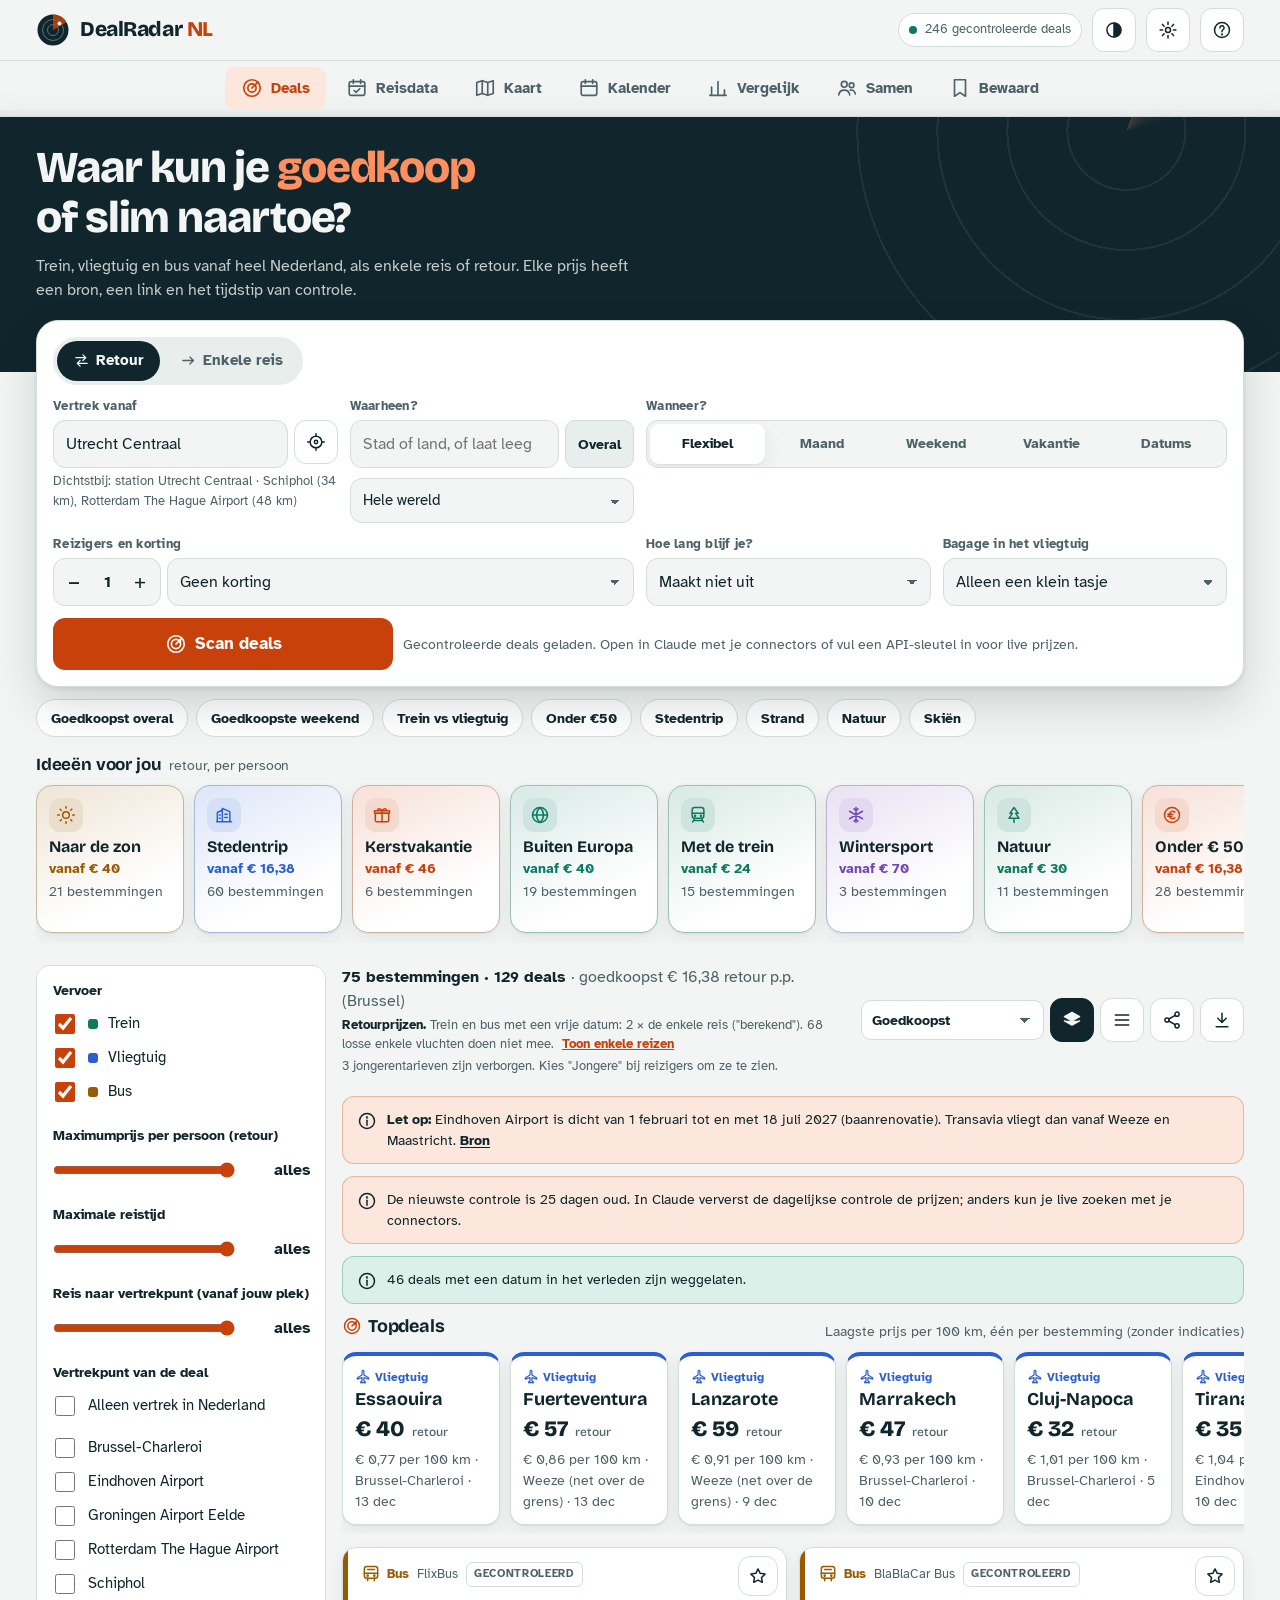
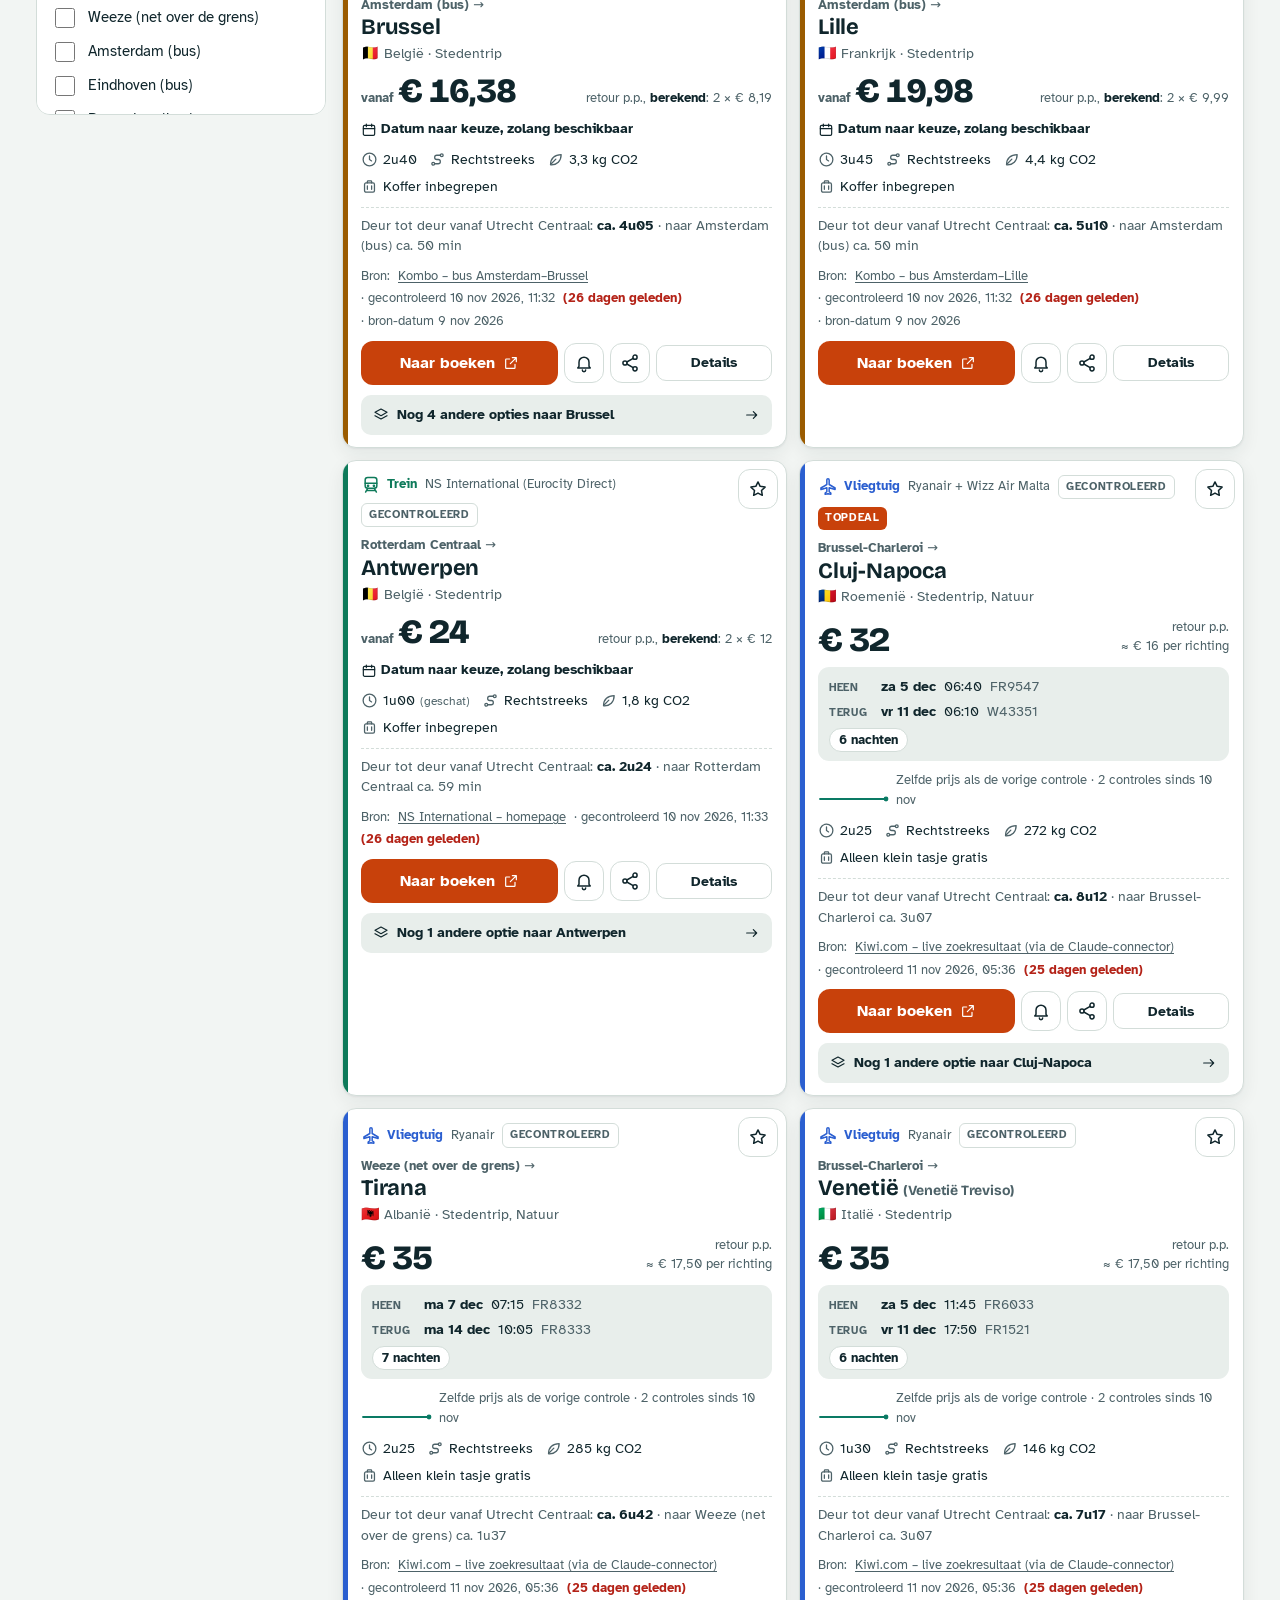
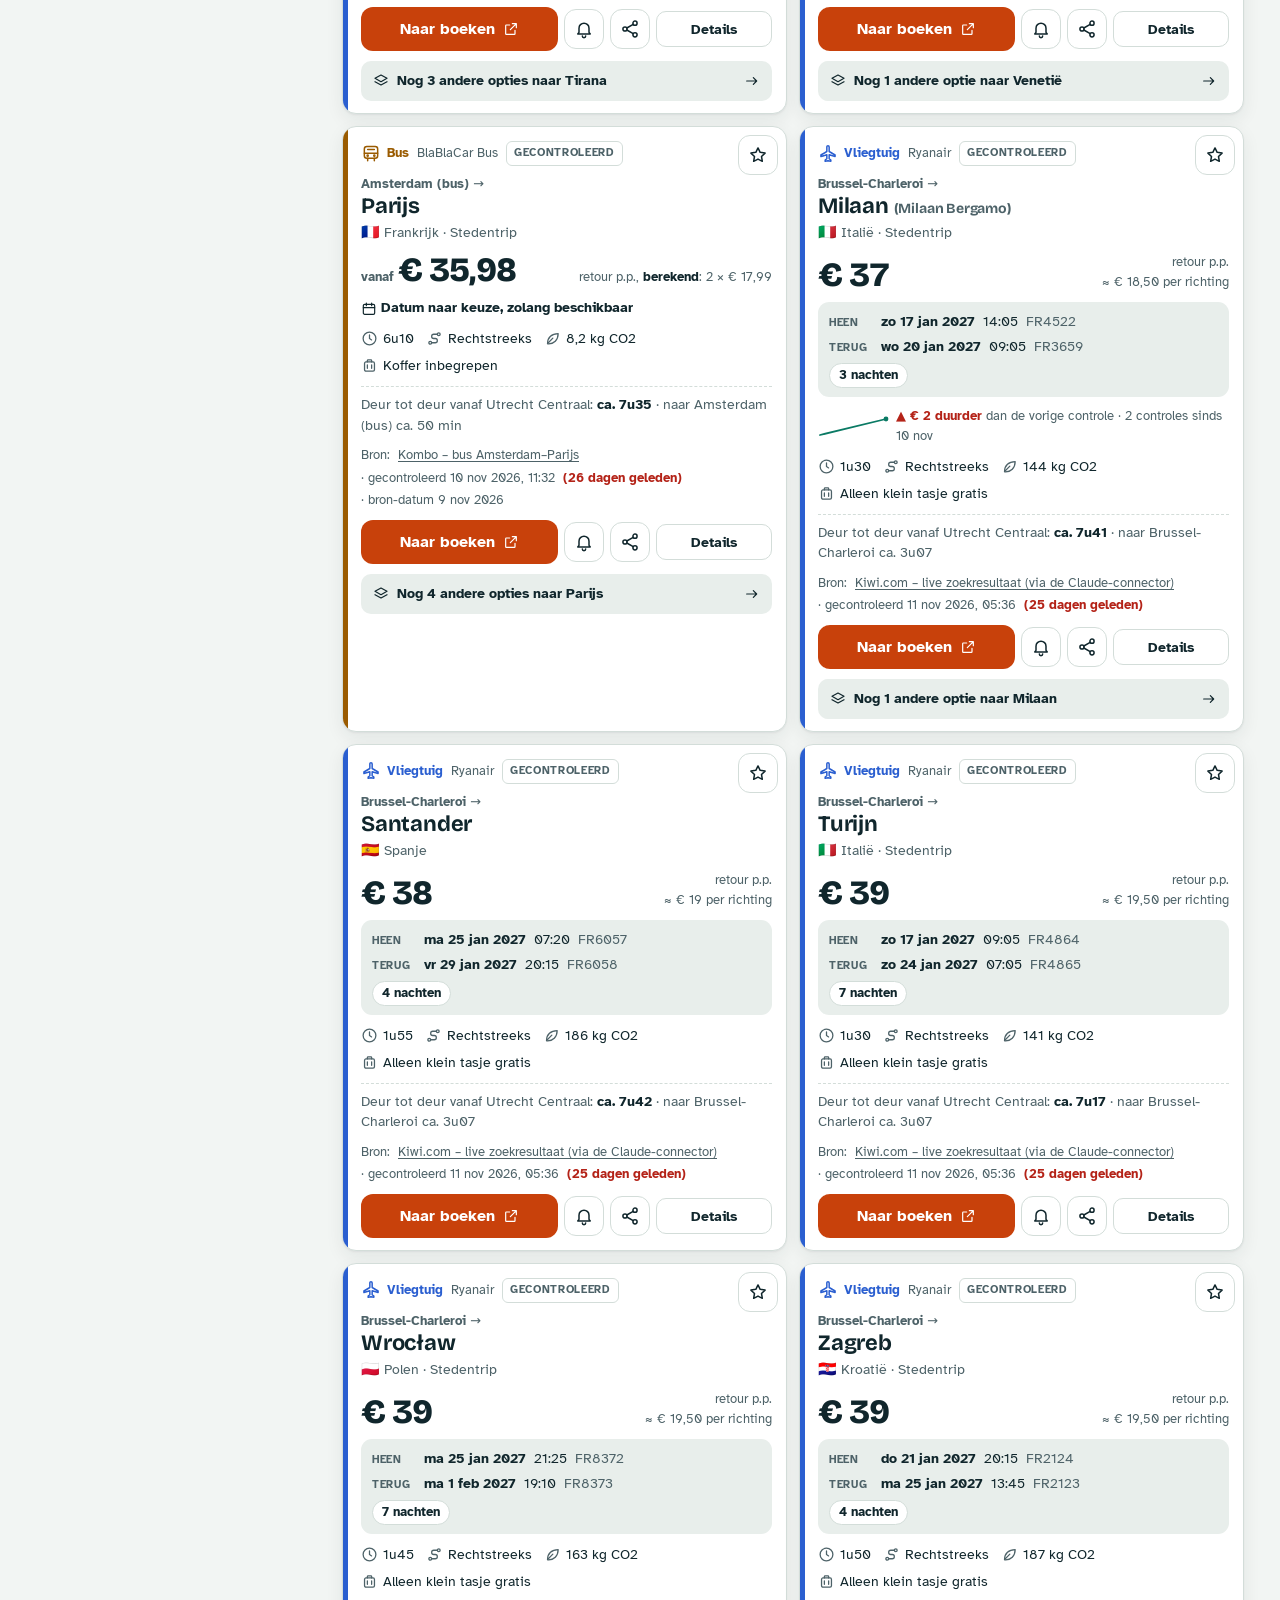
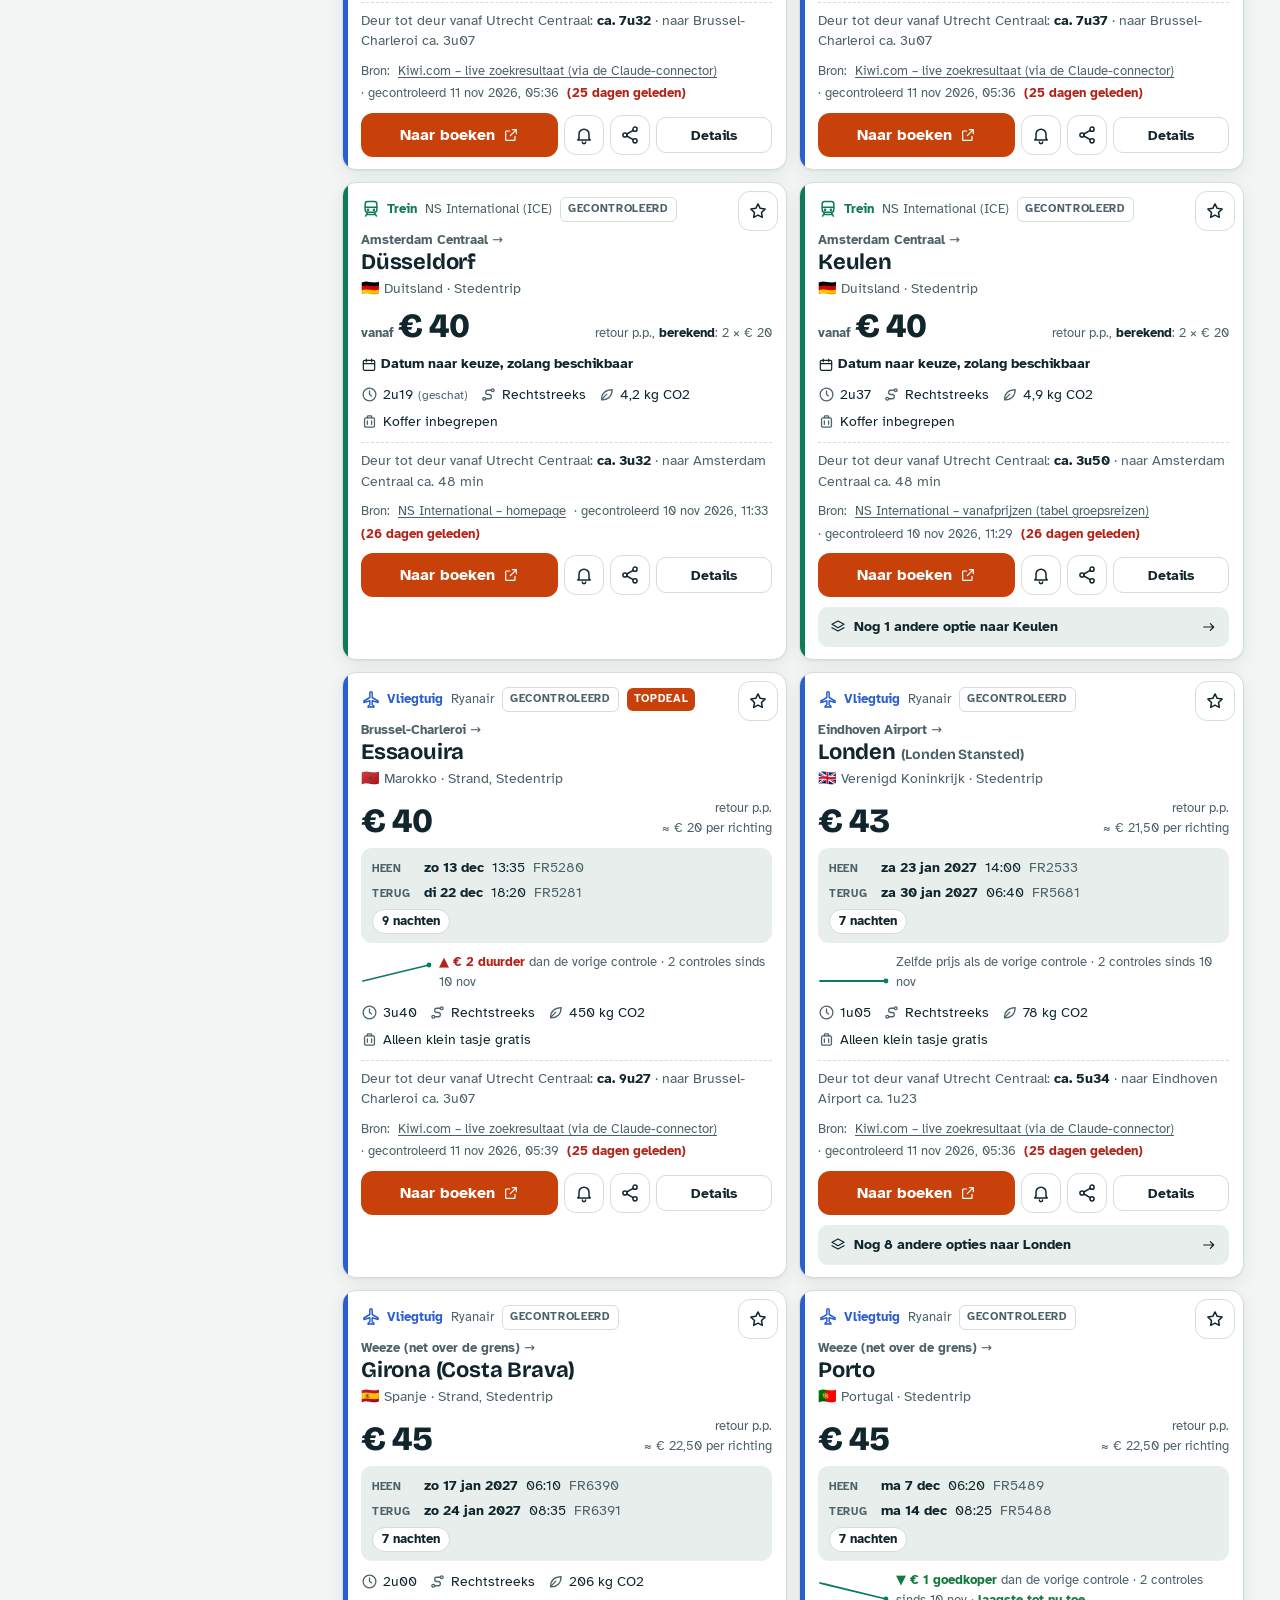
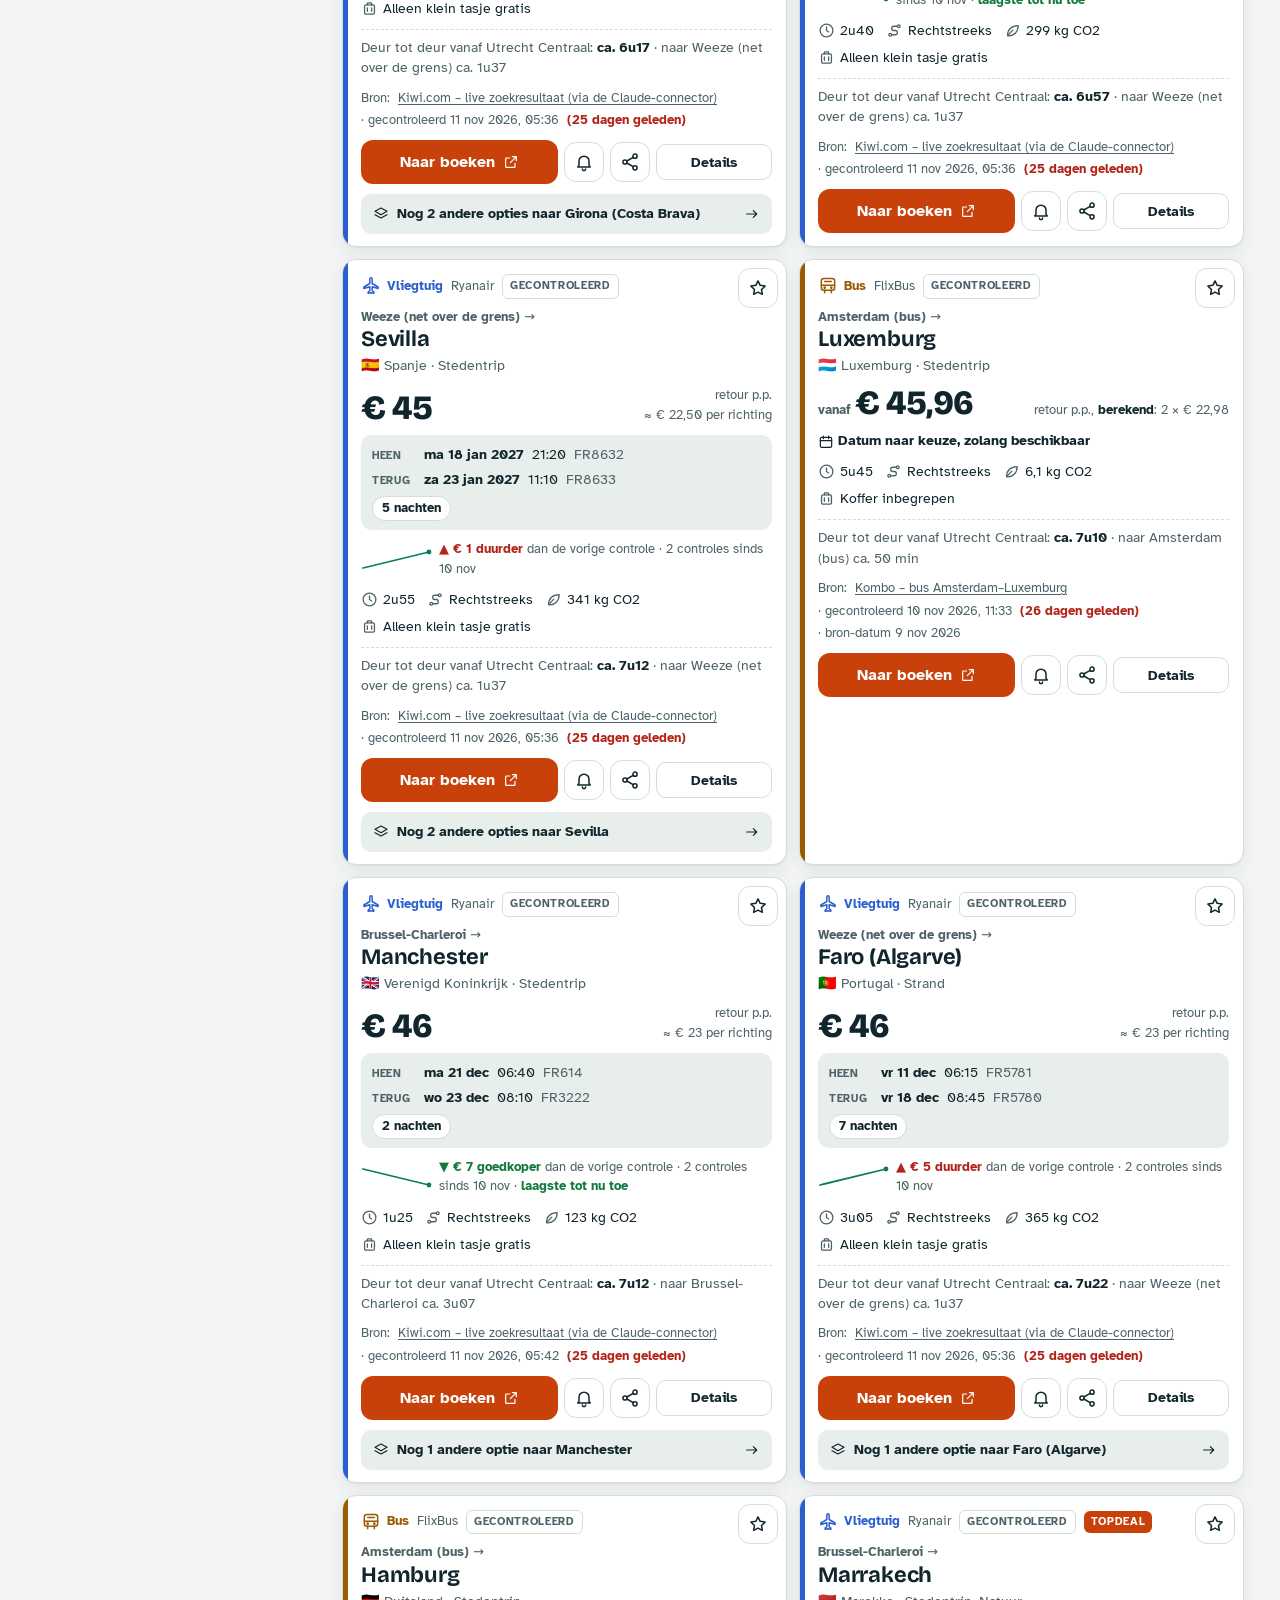
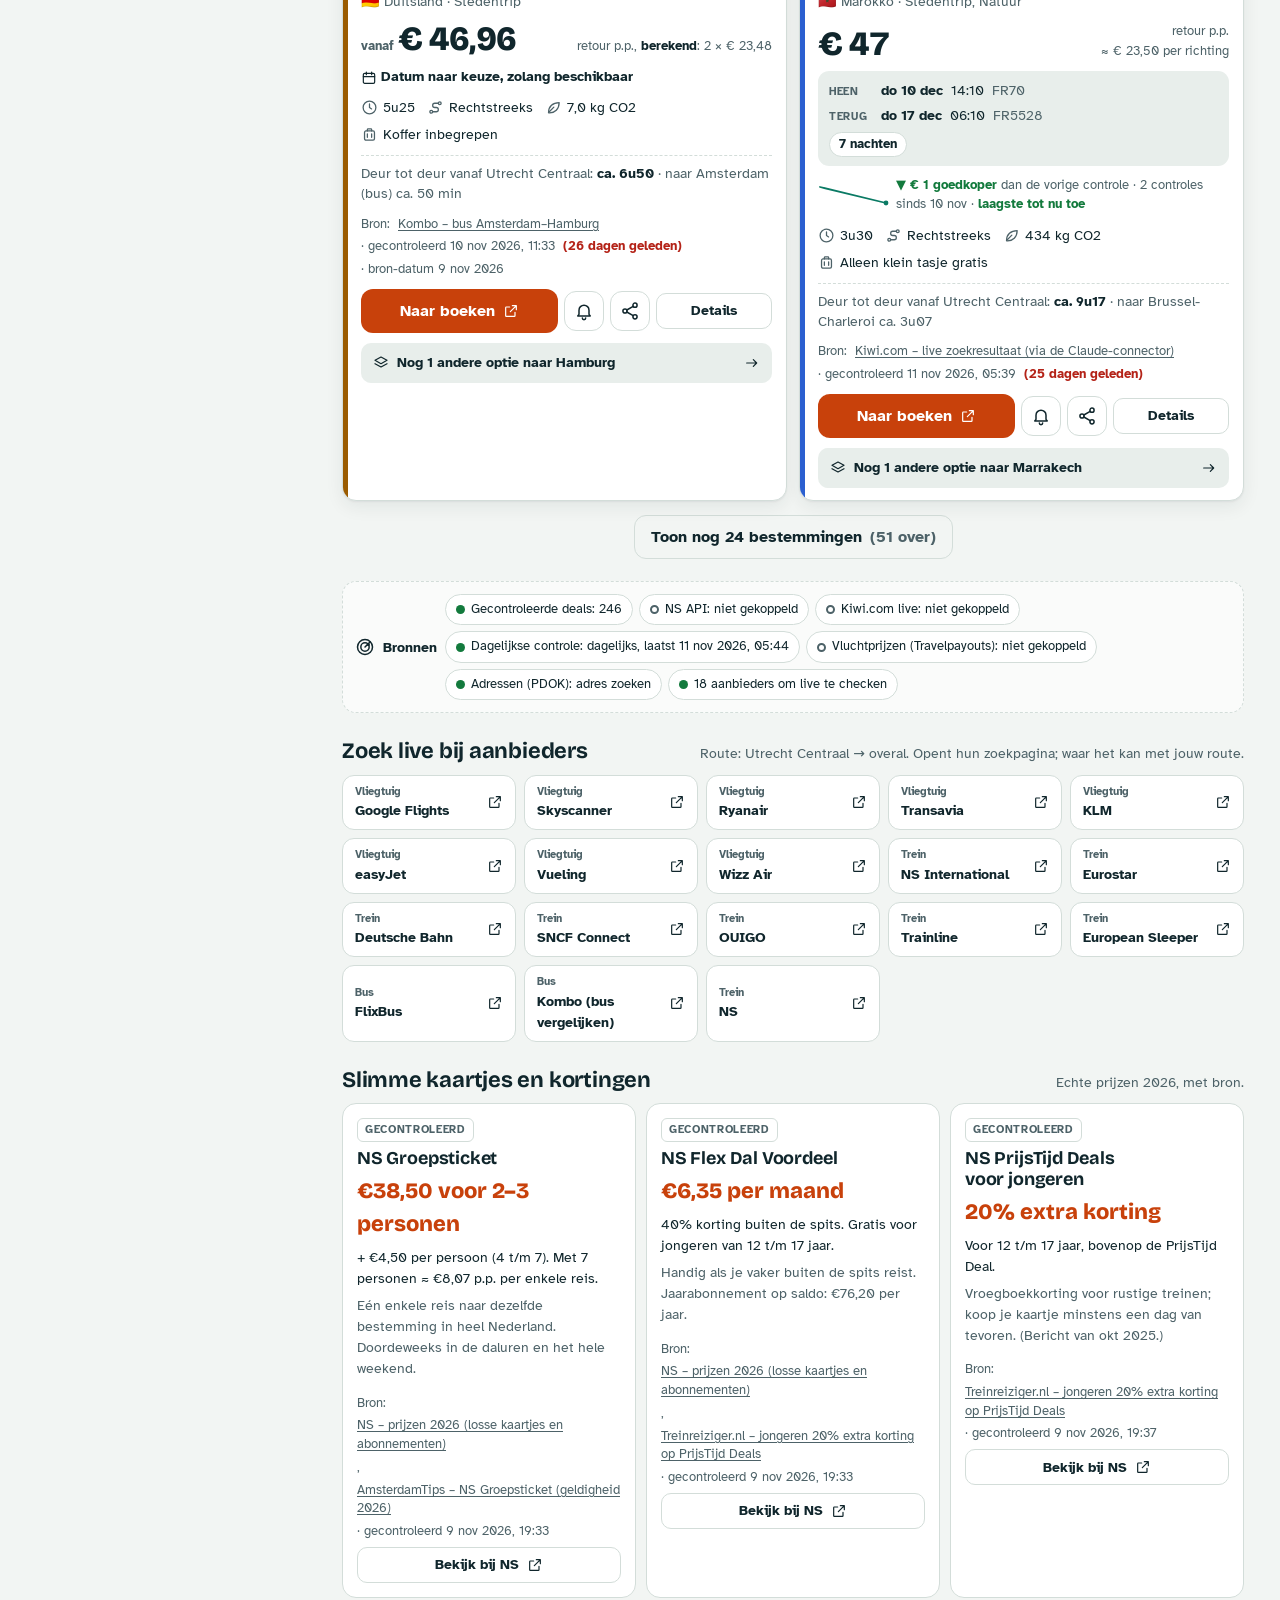
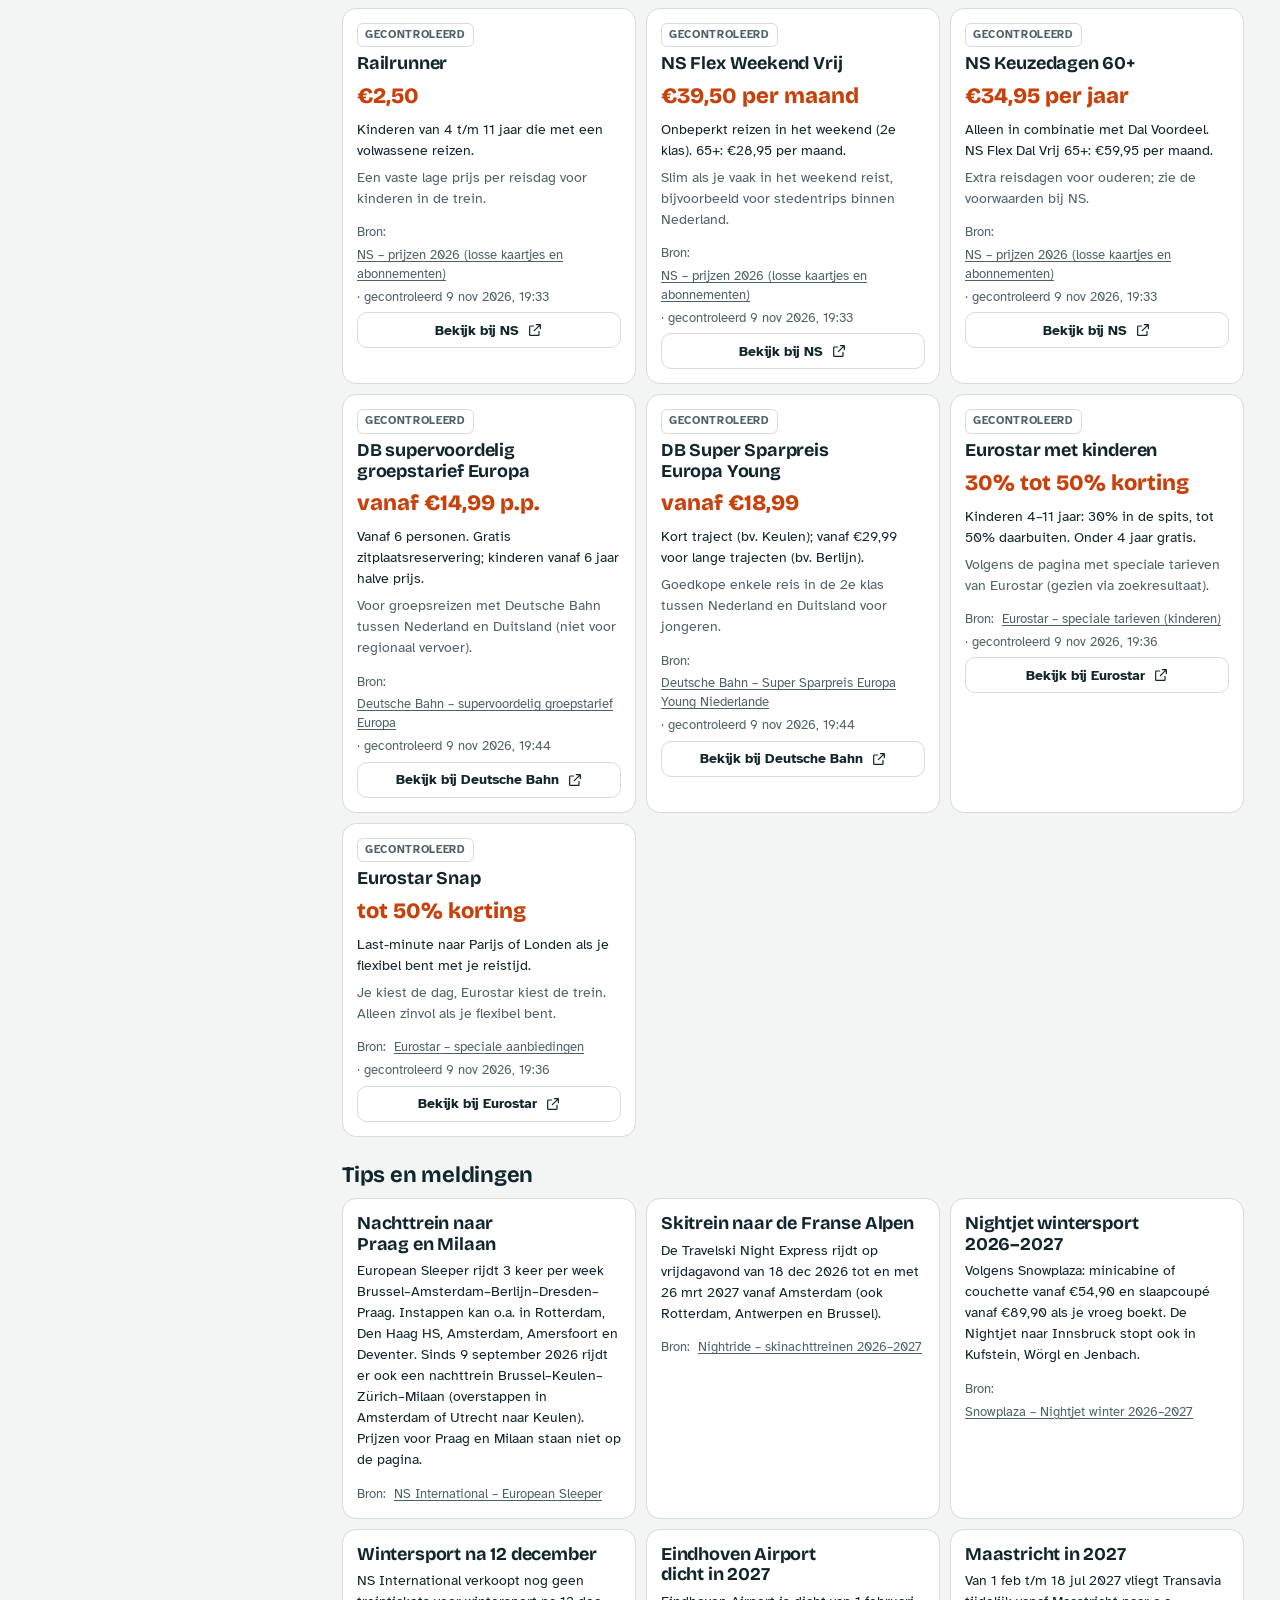
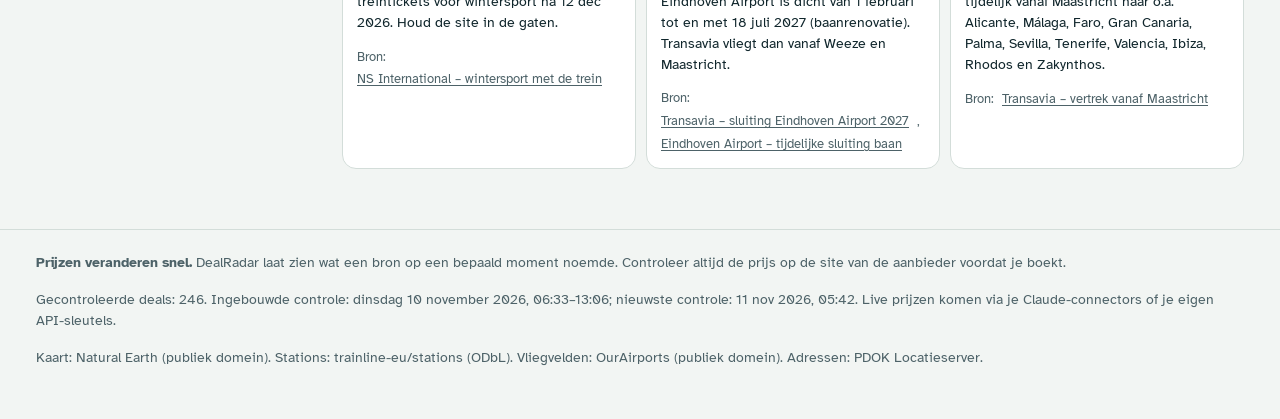
==== commit caafb82e: "Reisdata: eigen periodes, passende deals apart, live zoeken met verder zoeken, meldingen Co-Authored" ====
--- a/index.html
+++ b/index.html
@@ -232,7 +232,7 @@
 .tabbar {
   position: fixed; left: 0; right: 0; bottom: 0; z-index: 35; height: calc(var(--tabbar-h) + env(safe-area-inset-bottom, 0px));
   padding-bottom: env(safe-area-inset-bottom, 0px);
-  display: grid; grid-template-columns: repeat(6, 1fr);
+  display: grid; grid-template-columns: repeat(7, 1fr);
   background: color-mix(in srgb, var(--surface) 94%, transparent); border-top: 1px solid var(--line);
   backdrop-filter: blur(10px); -webkit-backdrop-filter: blur(10px);
 }
@@ -545,7 +545,8 @@
 .g-list .btn { grid-column: 2 / 3; grid-row: 2 / 3; justify-self: end; }
 .g-together { display: flex; gap: 6px; align-items: flex-start; margin: 0; font-size: 14px; background: var(--radar-soft); border-radius: 10px; padding: 8px 10px; }
 .empty > .ic { width: 40px; height: 40px; color: var(--muted); }
-@media (max-width: 400px) { .tab { font-size: 11px; } }
+@media (max-width: 600px) { .tab { font-size: 11px; } .tab .count { left: calc(50% + 4px); } }
+@media (max-width: 360px) { .tab { font-size: 10px; } }
 
 /* ---------- Prijsgeschiedenis, topdeals, live ---------- */
 .hist-line { display: flex; align-items: center; gap: 8px; font-size: 13px; color: var(--muted); }
@@ -738,6 +739,61 @@
 .map-seg button { padding: 0 18px; min-height: 36px; }
 .tile[data-tile="ver"] { --tc: var(--radar); }
 
+/* ---------- Reisdata ---------- */
+.watch-layout { display: grid; gap: 16px; grid-template-columns: 1fr; }
+.watch-main { display: grid; gap: 14px; align-content: start; min-width: 0; }
+@media (min-width: 960px) { .watch-layout { grid-template-columns: 380px minmax(0, 1fr); align-items: start; } .watch-form { order: -1; position: sticky; top: 130px; max-height: calc(100vh - 150px); overflow: auto; } }
+.watch-form { gap: 12px; }
+.watch-form h3 { margin: 0; }
+.watch-form fieldset { border: 0; padding: 0; margin: 0; display: grid; gap: 4px; min-width: 0; }
+.watch-form legend { font-size: 13px; font-weight: 700; color: var(--muted); letter-spacing: .02em; padding: 0; margin-bottom: 6px; }
+.watch-form .seg { display: grid; grid-template-columns: 1fr 1fr; }
+.w-pair { display: grid; grid-template-columns: minmax(0, 1fr) auto minmax(0, 1fr); gap: 8px; align-items: center; }
+.w-pair label { min-width: 0; }
+.w-pair .input { width: 100%; min-width: 0; }
+.w-pair > span { font-size: 13px; color: var(--muted); font-weight: 700; }
+.w-quick { display: flex; flex-wrap: wrap; gap: 6px; }
+.w-quick .chip { min-height: 34px; }
+.w-two { display: grid; grid-template-columns: auto minmax(0, 1fr); gap: 12px; align-items: end; }
+.w-err { color: var(--bad); font-weight: 700; margin: 0; min-height: 0; }
+.w-err:empty { display: none; }
+.watch-form .btns { display: flex; gap: 8px; flex-wrap: wrap; }
+.watch-form .btns .btn[type="submit"] { flex: 1 1 auto; }
+.watch { background: var(--surface); border: 1px solid var(--line); border-left: 5px solid var(--accent); border-radius: var(--radius); padding: 14px; display: grid; gap: 10px; min-width: 0; scroll-margin-top: 140px; }
+.watch.expired { opacity: .6; border-left-color: var(--line); }
+.w-head { display: flex; gap: 10px; align-items: flex-start; justify-content: space-between; }
+.w-titles { display: grid; gap: 4px; min-width: 0; }
+.w-titles h3 { margin: 0; font-size: 19px; }
+.w-when { display: flex; flex-wrap: wrap; gap: 4px 14px; font-size: 14px; }
+.w-when span { display: inline-flex; align-items: center; gap: 5px; }
+.w-new { flex: none; }
+.w-stats { display: flex; flex-wrap: wrap; gap: 6px; align-items: center; }
+.w-stat { font-size: 13px; padding: 4px 9px; border-radius: 999px; background: var(--surface-2); color: var(--muted); }
+.w-stat b { color: var(--ink); }
+.w-stat.on { background: var(--accent-soft); color: var(--ink); }
+.w-best { font-size: 14px; flex-basis: 100%; }
+.w-best b { font-family: var(--font-display); font-size: 17px; }
+.w-busy { display: inline-flex; gap: 6px; align-items: center; color: var(--radar); font-weight: 700; }
+.w-busy .ic { animation: spin 1.4s linear infinite; }
+@keyframes spin { to { transform: rotate(360deg); } }
+.w-sec { border-top: 1px solid var(--line); padding-top: 8px; }
+.w-sec > summary { cursor: pointer; display: flex; flex-wrap: wrap; gap: 4px 8px; align-items: center; min-height: 36px; list-style: none; }
+.w-sec > summary::-webkit-details-marker { display: none; }
+.w-sec > summary::before { content: "▸"; color: var(--muted); transition: transform .15s; }
+.w-sec[open] > summary::before { transform: rotate(90deg); }
+.w-sec .deal-grid { margin: 6px 0 8px; }
+.w-n { font-size: 12px; font-weight: 800; background: var(--ink); color: var(--paper); border-radius: 9px; padding: 1px 7px; }
+.w-sec[data-sec="exact"] .w-n { background: var(--accent); color: var(--accent-ink); }
+.row-sub.w-off { white-space: normal; color: var(--warn); }
+.row-sub.w-off .ic { vertical-align: -3px; }
+.w-links { display: flex; flex-wrap: wrap; gap: 6px; align-items: center; }
+.w-links > span { flex-basis: 100%; }
+@media (prefers-reduced-motion: reduce) { .w-busy .ic { animation: none; } }
+.w-item .row-sub { white-space: normal; }
+.watch-form .check input { flex: none; }
+.w-add { justify-self: start; }
+@media (min-width: 960px) { .w-add { display: none; } }
+
 </style>
 </head>
 <body>
@@ -759,6 +815,7 @@
   <symbol id="i-download" viewBox="0 0 24 24"><path d="M12 4v11M7 10l5 5 5-5M5 20h14"/></symbol>
   <symbol id="i-map" viewBox="0 0 24 24"><path d="M3 6l6-2 6 2 6-2v14l-6 2-6-2-6 2z"/><path d="M9 4v14M15 6v14"/></symbol>
   <symbol id="i-cal" viewBox="0 0 24 24"><rect x="3.5" y="5" width="17" height="15" rx="2"/><path d="M3.5 10h17M8 3v4M16 3v4"/></symbol>
+  <symbol id="i-calcheck" viewBox="0 0 24 24"><rect x="3.5" y="5" width="17" height="15" rx="2"/><path d="M3.5 10h17M8 3v4M16 3v4M9 14.8l2 2 4-4"/></symbol>
   <symbol id="i-compare" viewBox="0 0 24 24"><path d="M5 20V11M12 20V5M19 20v-6M3 20h18"/></symbol>
   <symbol id="i-bookmark" viewBox="0 0 24 24"><path d="M6 3h12v18l-6-4-6 4z"/></symbol>
   <symbol id="i-group" viewBox="0 0 24 24"><circle cx="9" cy="8" r="3.2"/><path d="M3 19.5c.6-3.3 3-5.2 6-5.2s5.4 1.9 6 5.2"/><circle cx="17" cy="9" r="2.6"/><path d="M15.6 14.3c2.6-.4 4.8 1.2 5.4 4.2"/></symbol>
@@ -820,6 +877,7 @@
 
 <nav class="tabbar" aria-label="Weergaven">
   <a class="tab" href="#deals" data-tab="deals"><svg class="ic"><use href="#i-list"/></svg><span>Deals</span></a>
+  <a class="tab" href="#reisdata" data-tab="reisdata"><svg class="ic"><use href="#i-calcheck"/></svg><span>Reisdata</span><span class="count" id="watchCount" hidden>0</span></a>
   <a class="tab" href="#kaart" data-tab="kaart"><svg class="ic"><use href="#i-map"/></svg><span>Kaart</span></a>
   <a class="tab" href="#kalender" data-tab="kalender"><svg class="ic"><use href="#i-cal"/></svg><span>Kalender</span></a>
   <a class="tab" href="#vergelijk" data-tab="vergelijk"><svg class="ic"><use href="#i-compare"/></svg><span>Vergelijk</span></a>
@@ -1028,6 +1086,51 @@
   </section>
 
   <!-- KAART -->
+  <section class="view" id="view-reisdata" data-view="reisdata" aria-labelledby="watchTitle" hidden>
+    <div class="section-head"><h2 id="watchTitle">Jouw reisdata</h2>
+      <p class="small muted">Vul in wanneer je weg kunt. DealRadar laat apart zien welke deals precies passen, en meldt nieuwe deals.</p>
+      <button class="btn ghost sm w-add" type="button" data-wfocus><svg class="ic sm"><use href="#i-plus"/></svg>Nieuwe reisdata</button></div>
+    <div class="watch-layout">
+      <div class="watch-main"><div id="watchNotice"></div><div id="watchList" aria-live="polite"></div></div>
+      <form id="watchForm" class="panel watch-form" novalidate aria-labelledby="wfTitle">
+        <h3 id="wfTitle">Nieuwe reisdata</h3>
+        <div class="field"><span class="lbl" id="lblWfTrip">Soort reis</span>
+          <div class="seg" id="wfTrip" role="group" aria-labelledby="lblWfTrip">
+            <button type="button" data-wtrip="retour" aria-pressed="true">Heen en terug</button>
+            <button type="button" data-wtrip="enkel" aria-pressed="false">Alleen heen</button></div></div>
+        <div class="field"><span class="lbl">Snel invullen</span><div class="w-quick" id="wfQuick"></div></div>
+        <fieldset class="w-dates"><legend>Heen: vertrekken tussen</legend>
+          <div class="w-pair"><label><span class="sr-only">Vroegste vertrekdatum</span><input class="input" type="date" id="wfOutFrom" required></label>
+            <span aria-hidden="true">t/m</span><label><span class="sr-only">Laatste vertrekdatum</span><input class="input" type="date" id="wfOutTo" required></label></div></fieldset>
+        <fieldset class="w-dates" id="wfBackSet"><legend>Terug: terugkomen tussen</legend>
+          <div class="w-pair"><label><span class="sr-only">Vroegste terugkomdatum</span><input class="input" type="date" id="wfBackFrom"></label>
+            <span aria-hidden="true">t/m</span><label><span class="sr-only">Laatste terugkomdatum</span><input class="input" type="date" id="wfBackTo"></label></div></fieldset>
+        <p class="small muted" id="wfHint" aria-live="polite"></p>
+        <div class="field"><label for="wfDest">Waarheen?</label><select class="input" id="wfDest"></select></div>
+        <div class="w-two">
+          <div class="field"><span class="lbl" id="lblWfWho">Personen</span>
+            <div class="stepper" role="group" aria-labelledby="lblWfWho">
+              <button type="button" id="wfMinus" aria-label="Eén persoon minder">−</button>
+              <output id="wfPeople" aria-live="polite">1</output>
+              <button type="button" id="wfPlus" aria-label="Eén persoon meer">+</button></div></div>
+          <div class="field"><label for="wfMax">Max. prijs p.p. (retour)</label><input class="input" id="wfMax" type="number" min="1" max="3000" step="1" inputmode="numeric" placeholder="geen"></div>
+        </div>
+        <fieldset class="field"><legend class="lbl">Vertrekken vanaf</legend>
+          <label class="check"><input type="checkbox" id="wfNL" checked> Nederland</label>
+          <label class="check"><input type="checkbox" id="wfBorder" checked> Net over de grens (Weeze, Düsseldorf, Keulen, Brussel, Charleroi)</label></fieldset>
+        <fieldset class="field" id="wfModes"><legend class="lbl">Vervoer</legend>
+          <label class="check"><input type="checkbox" value="vliegtuig" checked> Vliegtuig</label>
+          <label class="check"><input type="checkbox" value="trein" checked> Trein</label>
+          <label class="check"><input type="checkbox" value="bus" checked> Bus</label></fieldset>
+        <div class="field"><label for="wfName">Naam (mag leeg)</label><input class="input" id="wfName" maxlength="40" placeholder="Bijv. Weekendje weg met Sam"></div>
+        <label class="check"><input type="checkbox" id="wfNotify" checked> Geef een melding bij nieuwe deals</label>
+        <p class="w-err" id="wfErr" role="alert"></p>
+        <div class="btns"><button class="btn" type="submit" id="wfSave"><svg class="ic"><use href="#i-calcheck"/></svg><span id="wfSaveTxt">Bewaar en zoek deals</span></button>
+          <button class="btn ghost" type="button" id="wfCancel" hidden>Annuleer</button></div>
+        <p class="small muted">Prijzen zijn per persoon, behalve waar "samen" staat. Een periode mag hooguit 45 dagen zijn. Je kunt zoveel periodes bewaren als je wilt.</p>
+      </form>
+    </div>
+  </section>
   <section class="view" id="view-kaart" data-view="kaart" aria-labelledby="mapTitle" hidden>
     <div class="section-head"><h2 id="mapTitle">Kaart</h2><div class="seg map-seg" role="group" aria-label="Welke kaart"><button type="button" data-map="eu" aria-pressed="true">Europa</button><button type="button" data-map="world" aria-pressed="false">Wereld</button></div><span class="small muted" id="mapSub">Goedkoopste prijs per bestemming, per persoon. Filters van het tabblad Deals gelden ook hier.</span></div>
     <div class="map-layout">
@@ -1256,6 +1359,7 @@
   NRN:  { n: 'Weeze (net over de grens)', full: 'Airport Weeze (Duitsland), ongeveer 30 km van Nijmegen en Venlo', kind: 'airport', iata: 'NRN', lat: 51.6024, lon: 6.1422, abroad: true },
   BRU:  { n: 'Brussel-Zaventem', full: 'Brussels Airport in Zaventem (België)', kind: 'airport', iata: 'BRU', lat: 50.9014, lon: 4.4844, abroad: true },
   DUS:  { n: 'Düsseldorf Airport', full: 'Flughafen Düsseldorf (Duitsland)', kind: 'airport', iata: 'DUS', lat: 51.2895, lon: 6.7668, abroad: true },
+  CGN:  { n: 'Keulen-Bonn Airport', full: 'Flughafen Köln/Bonn (Duitsland)', kind: 'airport', iata: 'CGN', lat: 50.8659, lon: 7.1427, abroad: true },
   CRL:  { n: 'Brussel-Charleroi', full: 'Brussels South Charleroi Airport (België), ongeveer 45 km ten zuiden van Brussel', kind: 'airport', iata: 'CRL', lat: 50.4592, lon: 4.4538, abroad: true },
 };
 
@@ -2211,7 +2315,7 @@
 const icon = (id, cls = '') => `<svg class="ic ${cls}" aria-hidden="true"><use href="#${id}"/></svg>`;
 const reduceMotion = window.matchMedia && window.matchMedia('(prefers-reduced-motion: reduce)').matches;
 const norm = s => String(s || '').normalize('NFD').replace(/[̀-ͯ]/g, '').toLowerCase().replace(/[^a-z0-9]+/g, ' ').trim();
-function dealById(id) { return allDeals().find(d => d.id === id); }
+function dealById(id) { return allDeals().find(d => d.id === id) || (typeof watchDealById === 'function' ? watchDealById(id) : undefined); }
 function routeText(e) { return `${e.o.n} → ${e.dest.n}`; }
 // Vlaggetje bij een land (twee letters → emoji); op systemen zonder vlaggen zie je de landcode
 const flag = cc => (/^[A-Z]{2}$/.test(cc || '') ? String.fromCodePoint(...[...cc].map(c => 0x1F1A5 + c.charCodeAt(0))) : '');
@@ -2257,7 +2361,7 @@
 document.addEventListener('click', ev => { const b = ev.target.closest('[data-close]'); if (b) b.closest('dialog').close(); });
 $$('dialog').forEach(d => d.addEventListener('click', ev => { if (ev.target === d) d.close(); }));
 
-const VIEWS = ['deals', 'kaart', 'kalender', 'vergelijk', 'samen', 'bewaard'];
+const VIEWS = ['deals', 'reisdata', 'kaart', 'kalender', 'vergelijk', 'samen', 'bewaard'];
 function setTab(tab, opt = {}) {
   if (!VIEWS.includes(tab)) tab = 'deals';
   state.tab = tab;
@@ -2275,8 +2379,9 @@
   if (tab === 'vergelijk') renderCompare();
   if (tab === 'samen') renderGroup();
   if (tab === 'bewaard') renderSaved();
-}
-function renderAll() { renderDeals(); renderView(state.tab === 'deals' ? 'none' : state.tab); renderSavedCount(); renderHeaderPill(); }
+  if (tab === 'reisdata' && typeof renderWatches === 'function') renderWatches();
+}
+function renderAll() { renderDeals(); renderView(state.tab === 'deals' ? 'none' : state.tab); renderSavedCount(); renderHeaderPill(); if (typeof checkWatches === 'function') checkWatches(); }
 function renderHeaderPill() {
   const live = state.liveDeals.length;
   $('#dataPillText').textContent = `${SNAP.length} gecontroleerde deals${live ? ` · ${live} live` : ''}`;
@@ -3926,6 +4031,8 @@
   if (d.trip === 'retour' && d.mode === 'vliegtuig' && !d.back) return null; // een retourvlucht zonder terugdatum klopt niet
   if (!d.checked || Number.isNaN(Date.parse(d.checked))) return null;
   if (typeof d.link === 'string' && !/^https:\/\//.test(d.link)) delete d.link;
+  // Gevonden voor jouw reisdata met meer personen: prijs is per persoon, het totaal staat erbij
+  if (+d.people > 1 && +d.priceTotal > 0 && !/personen samen/.test(d.note || '')) d.note = `${d.note || ''} Prijs voor ${+d.people} personen samen: ${eur(+d.priceTotal)} (${eur(d.price)} per persoon).`.trim();
   if (!d.book || !PROVIDERS[d.book]) d.book = d.mode === 'vliegtuig' ? (d.link ? 'kiwi' : 'google') : d.mode === 'bus' ? 'kombo-route' : 'nsi';
   return d;
 }
@@ -4275,6 +4382,8 @@
       state.src.kiwi = CLOUD.kiwi ? { status: 'ok', text: 'klaar om te zoeken' } : { status: 'off', text: 'niet gekoppeld' };
       renderRadar();
       if (CLOUD.kiwi) { for (let i = 0; i < 40 && state.scanning; i++) await new Promise(r => setTimeout(r, 250)); scan({ initial: true, onlyKiwi: true }); }
+      renderWatches();
+      if (CLOUD.kiwi) setTimeout(autoSearchWatches, 2500);
     }
   } catch (err) { CLOUD.mcp = null; }
   // Database
@@ -4299,6 +4408,7 @@
         CLOUD.alertsDb = snap.docs.map(d => ({ ...d.data(), id: d.id }));
         syncAlertsFromCloud();
       }, () => {});
+      watchCloudSubscribe();
     }
   } catch (err) { state.src.cloud = { status: 'error', text: 'niet beschikbaar' }; renderRadar(); }
 }
@@ -4360,10 +4470,516 @@
   window.addEventListener('online', off); window.addEventListener('offline', off); off();
 }
 
+
+/* =====================================================================
+   DealRadar NL – deel 4: Reisdata (jouw eigen periodes)
+   Je vult in wanneer je weg kunt, bijvoorbeeld: heen tussen 18 en 21 november,
+   terug tussen 25 en 28 november. DealRadar zoekt deals die daarin passen:
+   - Precies: vertrek en terugkomst vallen allebei in jouw periodes.
+   - Bijna: tot 2 dagen eerder of later (of met 1 overstap).
+   - Datum vrij: trein en bus met een vanafprijs; die geldt niet op elke dag.
+   Nieuwe deals krijgen een teller op het tabblad en een melding.
+   In Claude zoekt DealRadar ook live bij Kiwi.com, en de dagelijkse controle
+   zoekt elke ochtend per periode en stuurt een pushmelding.
+   ===================================================================== */
+const WATCH_NL = ['AMS', 'EIN', 'RTM', 'MST', 'GRQ'];
+const WATCH_BORDER = ['NRN', 'DUS', 'CGN', 'CRL', 'BRU'];
+const NEAR_DAYS = 2;
+const WMODES = ['vliegtuig', 'trein', 'bus'];
+const dayDiff = (a, b) => Math.round((Date.parse(b + 'T12:00:00') - Date.parse(a + 'T12:00:00')) / 86400000);
+const maxISO = (a, b) => (a > b ? a : b);
+// Hoeveel dagen ligt een datum buiten een periode? 0 = erin, negatief = eerder, positief = later
+const offRange = (d, from, to) => (d < from ? dayDiff(from, d) : d > to ? dayDiff(to, d) : 0);
+const isoOk = s => typeof s === 'string' && /^\d{4}-\d{2}-\d{2}$/.test(s);
+
+function cleanWatchLocal(w) {
+  if (!w || !w.id || !isoOk(w.outFrom) || !isoOk(w.outTo)) return null;
+  const oneway = !!w.oneway;
+  if (!oneway && (!isoOk(w.backFrom) || !isoOk(w.backTo))) return null;
+  return {
+    id: String(w.id), name: String(w.name || '').slice(0, 40), oneway,
+    outFrom: w.outFrom, outTo: w.outTo, backFrom: oneway ? null : w.backFrom, backTo: oneway ? null : w.backTo,
+    people: Math.min(9, Math.max(1, Math.round(+w.people || 1))),
+    origins: (Array.isArray(w.origins) ? w.origins : ['nl', 'grens']).filter(o => o === 'nl' || o === 'grens'),
+    dest: w.dest && (w.dest === 'europa' || w.dest === 'wereld' || DEST[w.dest]) ? w.dest : 'europa',
+    maxPP: +w.maxPP > 0 ? Math.round(+w.maxPP) : null,
+    modes: (Array.isArray(w.modes) ? w.modes : WMODES).filter(m => WMODES.includes(m)),
+    notify: w.notify !== false, created: w.created || new Date().toISOString(),
+    lastSearch: w.lastSearch || null, lastInfo: w.lastInfo || null,
+    seen: Array.isArray(w.seen) ? w.seen.slice(-400) : [], toasted: Array.isArray(w.toasted) ? w.toasted.slice(-400) : [],
+  };
+}
+state.watches = (store.get('watches', []) || []).map(cleanWatchLocal).filter(Boolean);
+const saveWatches = () => store.set('watches', state.watches);
+
+/* ---------- Live gevonden deals per periode (blijven bewaard in je browser) ---------- */
+const WLIVE_RAW = store.get('watchLive', {}) || {}; // watch-id -> { exact: [ruwe deals], wide: [...] }
+const WLIVE = new Map();                            // watch-id -> [verrijkte deals]
+function rebuildWatchLive() {
+  WLIVE.clear();
+  const today = todayISO();
+  for (const [id, parts] of Object.entries(WLIVE_RAW)) {
+    if (!state.watches.some(w => w.id === id)) { delete WLIVE_RAW[id]; continue; }
+    const list = [...(parts.exact || []), ...(parts.wide || [])]
+      .filter(d => d && d.out && d.out >= today).map(resolveDest).filter(Boolean).map(enrich).filter(Boolean);
+    WLIVE.set(id, list);
+  }
+}
+rebuildWatchLive();
+function watchDealById(id) { for (const list of WLIVE.values()) { const e = list.find(d => d.id === id); if (e) return e; } return null; }
+
+/* ---------- Wat past bij een periode? ---------- */
+function watchPrice(e, w) {
+  if (w.oneway) return e.trip === 'enkel' ? { pp: e.price, calc: false } : null;
+  if (e.trip === 'retour') return { pp: e.price, calc: false };
+  return !e.out ? { pp: e.price * 2, calc: true } : null; // vrije datum: 2 × enkele reis
+}
+function watchFits(e, w) {
+  const o = e.o || ORIGINS[e.from];
+  if (!o || !((w.origins.includes('nl') && !o.abroad) || (w.origins.includes('grens') && o.abroad))) return false;
+  if (!w.modes.includes(e.mode === 'combi' ? 'trein' : e.mode)) return false;
+  if (w.dest === 'europa') return contOf(e.dest) === 'EU';
+  if (w.dest === 'wereld') return true;
+  return e.to === w.dest;
+}
+function watchMatches(w) {
+  const today = todayISO(), seen = new Map();
+  const pool = [...allDeals(), ...[...WLIVE.values()].flat()];
+  for (const e of pool) {
+    if (e.out && e.out < today) continue;
+    if (e.who === 'jongeren' && !isYouth()) continue;
+    if (!watchFits(e, w)) continue;
+    const pr = watchPrice(e, w); if (!pr) continue;
+    if (w.maxPP && pr.pp > w.maxPP) continue;
+    let kind, offOut = 0, offBack = 0;
+    if (!e.out) kind = 'free';
+    else {
+      offOut = offRange(e.out, w.outFrom, w.outTo);
+      if (!w.oneway) { if (!e.back) continue; offBack = offRange(e.back, w.backFrom, w.backTo); }
+      if (!offOut && !offBack) kind = 'exact';
+      else if (Math.abs(offOut) <= NEAR_DAYS && Math.abs(offBack) <= NEAR_DAYS) kind = 'near';
+      else continue;
+    }
+    const x = { e, pp: pr.pp, calc: pr.calc, total: pr.pp * w.people, kind, offOut, offBack };
+    const old = seen.get(e.id);
+    if (!old || (old.e.status !== 'live' && e.status === 'live')) seen.set(e.id, x);
+  }
+  const res = { exact: [], near: [], free: [] };
+  for (const x of seen.values()) res[x.kind].push(x);
+  const byPrice = (a, b) => a.pp - b.pp || (a.e.dur || 0) - (b.e.dur || 0);
+  res.exact.sort(byPrice); res.near.sort((a, b) => (Math.abs(a.offOut) + Math.abs(a.offBack)) - (Math.abs(b.offOut) + Math.abs(b.offBack)) || byPrice(a, b)); res.free.sort(byPrice);
+  return res;
+}
+const watchExpired = w => w.outTo < todayISO();
+const watchHasFlights = w => w.modes.includes('vliegtuig') && !watchExpired(w);
+
+/* ---------- Meldingen: teller, melding in de app, en (op de website) een systeemmelding ---------- */
+let watchToastTimer = null;
+function checkWatches(opt = {}) {
+  if (!state.watches) return;
+  let unseen = 0, freshAll = [];
+  for (const w of state.watches) {
+    if (watchExpired(w)) continue;
+    const m = watchMatches(w);
+    const ids = m.exact.map(x => x.e.id);
+    unseen += ids.filter(id => !w.seen.includes(id)).length;
+    if (!w.notify) continue;
+    const fresh = m.exact.filter(x => !w.toasted.includes(x.e.id));
+    if (fresh.length) { w.toasted = [...new Set([...w.toasted, ...fresh.map(x => x.e.id)])].slice(-400); freshAll.push({ w, fresh }); }
+  }
+  const el = $('#watchCount');
+  if (el) { el.hidden = !unseen; el.textContent = unseen > 99 ? '99+' : unseen; }
+  if (!freshAll.length) return;
+  saveWatches();
+  if (opt.silent) return;
+  // Eén melding voor alles samen, kort na het laden (dan staan alle bronnen erin)
+  clearTimeout(watchToastTimer);
+  watchToastTimer = setTimeout(() => {
+    const n = freshAll.reduce((s, f) => s + f.fresh.length, 0);
+    const best = freshAll.map(f => ({ w: f.w, x: f.fresh[0] })).sort((a, b) => a.x.pp - b.x.pp)[0];
+    const name = watchName(best.w);
+    const msg = `${n} nieuwe deal${n === 1 ? '' : 's'} voor ${freshAll.length === 1 ? `"${name}"` : 'je reisdata'}. Goedkoopst: ${best.x.e.o.n} → ${best.x.e.dest.n} ${eur(best.x.total)}${best.w.people > 1 ? ` samen` : ''}.`;
+    toast(msg, { action: { label: 'Bekijk', fn: () => goTab('reisdata') }, ms: 9000 });
+    systemNotify('DealRadar: nieuwe deals op jouw data', msg);
+  }, 900);
+}
+function systemNotify(title, body) {
+  if (inFrame || !('Notification' in window) || Notification.permission !== 'granted') return;
+  try {
+    if (navigator.serviceWorker && navigator.serviceWorker.controller) navigator.serviceWorker.ready.then(r => r.showNotification(title, { body, icon: 'icon-192.png', tag: 'dealradar-reisdata' })).catch(() => {});
+    else new Notification(title, { body });
+  } catch (err) { /* geen meldingen mogelijk */ }
+}
+
+/* ---------- Live zoeken bij Kiwi.com voor één periode ---------- */
+// Stap 1 (precies): jouw periodes, rechtstreeks, met jouw maximumprijs.
+// Stap 2 (verder zoeken, alleen als stap 1 weinig vindt): 2 dagen ruimer, 1 overstap mag, geen maximumprijs,
+// en bij "hele wereld" ook Afrika en Azië.
+async function searchWatch(w, opt = {}) {
+  if (!CLOUD.mcp || !CLOUD.kiwi || !watchHasFlights(w)) return { asked: 0, found: 0 };
+  const tomorrow = addDays(todayISO(), 1), pad = opt.wide ? NEAR_DAYS : 0;
+  const dFrom = maxISO(addDays(w.outFrom, -pad), tomorrow), dTo = addDays(w.outTo, pad);
+  if (dTo < dFrom) return { asked: 0, found: 0 };
+  const origins = [...(w.origins.includes('nl') ? WATCH_NL : []), ...(w.origins.includes('grens') ? WATCH_BORDER : [])];
+  const dest = DEST[w.dest];
+  const targets = dest ? [dest.iata || dest.en || dest.n] : ['Europe'];
+  const tasks = [];
+  for (const o of origins) for (const t of targets) tasks.push({ o, t });
+  if (!dest && w.dest === 'wereld') ['Africa', 'Asia', 'North America'].forEach(t => tasks.push({ o: 'AMS', t, far: true }));
+  if (!dest && w.dest === 'wereld' && w.origins.includes('grens')) tasks.push({ o: 'CRL', t: 'Africa', far: true });
+  const tag = w.id + (opt.wide ? 'x' : ''), found = new Map();
+  let asked = 0, lastErr = null, fatal = false;
+  const run = async ({ o, t, far }) => {
+    if (fatal) return;
+    const input = { flyFrom: o, flyTo: t, departureDate: ddmmyyyy(dFrom), departureDateTo: ddmmyyyy(dTo), adults: w.people, currency: 'EUR', locale: 'nl', sort: 'price', one_for_city: !dest, max_sector_stopovers: opt.wide || far ? 1 : 0 };
+    if (!w.oneway) {
+      const bFrom = maxISO(addDays(w.backFrom, -pad), dFrom), bTo = addDays(w.backTo, pad);
+      if (bTo < bFrom) return;
+      input.returnDate = ddmmyyyy(bFrom); input.returnDateTo = ddmmyyyy(bTo);
+    }
+    if (w.maxPP && !opt.wide) input.price_to = Math.ceil(w.maxPP * w.people);
+    asked++;
+    try {
+      const res = await CLOUD.mcp.callTool(KIWI, 'search-flight', input, { cache: { staleTime: 10 * 60000, gcTime: 60 * 60000 } });
+      const checked = res.cache && res.cache.storedAt ? new Date(res.cache.storedAt).toISOString() : new Date().toISOString();
+      for (const it of ((res.payload && res.payload.itineraries) || [])) {
+        const d = kiwiToDeal(it, checked, tag);
+        if (!d || (!w.oneway && !d.back) || (w.oneway && d.back)) continue;
+        d.id += '-' + d.out.slice(5).replace('-', '') + (d.back ? '-' + d.back.slice(5).replace('-', '') : ''); // één deal per datum
+        const total = d.price;
+        d.priceTotal = total; d.people = w.people; d.watch = w.id;
+        d.price = Math.round(total / w.people * 100) / 100;
+        if (w.people > 1) d.note += ` Prijs voor ${w.people} personen samen: ${eur(total)} (${eur(d.price)} per persoon).`;
+        const old = found.get(d.id);
+        if (!old || d.price < old.price) found.set(d.id, d);
+      }
+    } catch (err) {
+      lastErr = err;
+      if (['server_not_connected', 'needs_reauth', 'not_in_manifest', 'not_granted', 'capability_disabled', 'approval_required', 'selection_required'].includes(err && err.code)) fatal = true;
+    }
+  };
+  for (let i = 0; i < tasks.length && !fatal; i += 4) await Promise.all(tasks.slice(i, i + 4).map(run));
+  const list = [...found.values()];
+  WLIVE_RAW[w.id] = { ...(WLIVE_RAW[w.id] || {}), [opt.wide ? 'wide' : 'exact']: list };
+  store.set('watchLive', WLIVE_RAW);
+  rebuildWatchLive();
+  if (list.length) saveSearch(list, { watch: w.id, wide: !!opt.wide, outFrom: w.outFrom, outTo: w.outTo, backFrom: w.backFrom, backTo: w.backTo, people: w.people });
+  return { asked, found: list.length, error: !list.length && lastErr ? mcpErrorText(lastErr, KIWI) : null };
+}
+const WBUSY = new Set();
+async function runWatchSearch(w, opt = {}) {
+  if (WBUSY.has(w.id) || !watchHasFlights(w) || !CLOUD.kiwi) return;
+  WBUSY.add(w.id); renderWatches();
+  try {
+    const r1 = await searchWatch(w);
+    let r2 = null;
+    if (watchMatches(w).exact.length < 3) r2 = await searchWatch(w, { wide: true });
+    else if (WLIVE_RAW[w.id]) { delete WLIVE_RAW[w.id].wide; store.set('watchLive', WLIVE_RAW); rebuildWatchLive(); }
+    const m = watchMatches(w);
+    w.lastSearch = new Date().toISOString();
+    w.lastInfo = { exact: m.exact.length, near: m.near.length, wide: !!r2, error: r1.error || (r2 && r2.error) || null };
+    saveWatches();
+    if (!opt.quiet) toast(m.exact.length ? `${m.exact.length} deal${m.exact.length === 1 ? '' : 's'} precies op "${watchName(w)}". Goedkoopst ${eur(m.exact[0].total)}${w.people > 1 ? ' samen' : ''}.`
+      : m.near.length ? `Op precies deze data niets gevonden. Wel ${m.near.length} optie${m.near.length === 1 ? '' : 's'} die bijna passen.` : w.lastInfo.error || 'Geen vluchten gevonden op deze data. Bekijk de tips onder de periode.', { ms: 6000 });
+  } finally {
+    WBUSY.delete(w.id);
+    // Zelf gezocht: je ziet het resultaat al. Automatisch gezocht: dan wel een melding.
+    checkWatches({ silent: !opt.quiet }); renderWatches(); renderSavedCount();
+  }
+}
+// Bij het openen in Claude: periodes die langer dan 6 uur niet gezocht zijn, opnieuw zoeken (hooguit 2 tegelijk)
+async function autoSearchWatches() {
+  if (!CLOUD.kiwi) return;
+  for (let i = 0; i < 40 && state.scanning; i++) await new Promise(r => setTimeout(r, 300));
+  const due = state.watches.filter(w => watchHasFlights(w) && (!w.lastSearch || Date.now() - Date.parse(w.lastSearch) > 6 * 3600000)).slice(0, 2);
+  for (const w of due) await runWatchSearch(w, { quiet: true });
+}
+
+/* ---------- In Claude: periodes staan ook in de database, zodat de dagelijkse controle ze ziet ---------- */
+const cleanWatchCloud = w => {
+  const d = DEST[w.dest];
+  return { name: w.name, oneway: w.oneway, outFrom: w.outFrom, outTo: w.outTo, backFrom: w.backFrom, backTo: w.backTo, people: w.people, origins: w.origins,
+    dest: w.dest, destName: d ? d.n : w.dest === 'wereld' ? 'Hele wereld' : 'Europa', codes: d ? (d.codes || []) : [], maxPP: w.maxPP, modes: w.modes, notify: w.notify, created: w.created };
+};
+async function cloudSetWatch(w) { if (CLOUD.db && CLOUD.isOwner) { try { await CLOUD.db.collection('watches').doc(w.id).set(cleanWatchCloud(w)); } catch (err) { toast('Reisdata alleen in deze browser bewaard (database niet bereikbaar).'); } } }
+async function cloudDelWatch(id) { if (CLOUD.db && CLOUD.isOwner) { try { await CLOUD.db.collection('watches').doc(id).delete(); } catch (err) { /* lokaal wel weg */ } } }
+let watchSyncBusy = false, watchesFromCloud = null;
+async function syncWatchesFromCloud() {
+  if (!watchesFromCloud || watchSyncBusy) return;
+  watchSyncBusy = true;
+  try {
+    const ids = new Set(watchesFromCloud.map(w => w.id));
+    for (const w of state.watches.filter(w => !ids.has(w.id))) {
+      try { await CLOUD.db.collection('watches').doc(w.id).set(cleanWatchCloud(w)); ids.add(w.id); } catch (err) { break; }
+    }
+    const local = new Map(state.watches.map(w => [w.id, w]));
+    const merged = [];
+    for (const c of watchesFromCloud) {
+      const old = local.get(c.id);
+      const clean = cleanWatchLocal({ ...(old || {}), ...c, seen: old ? old.seen : [], toasted: old ? old.toasted : [], lastSearch: old ? old.lastSearch : null, lastInfo: old ? old.lastInfo : null });
+      if (!clean) continue;
+      // Hetzelfde object houden: een zoekopdracht die nog loopt, werkt dan de juiste periode bij
+      if (old) { Object.assign(old, clean); merged.push(old); continue; }
+      // Nieuw op een ander apparaat: wat er nu al staat telt niet als "nieuw" voor een melding
+      clean.toasted = watchMatches(clean).exact.map(x => x.e.id);
+      merged.push(clean);
+    }
+    state.watches = merged.concat(state.watches.filter(w => !merged.includes(w) && !ids.has(w.id)));
+    saveWatches(); rebuildWatchLive(); checkWatches(); renderWatches();
+  } finally { watchSyncBusy = false; }
+}
+function watchCloudSubscribe() {
+  if (!CLOUD.db || !CLOUD.isOwner) return;
+  CLOUD.db.collection('watches').onSnapshot(snap => { watchesFromCloud = snap.docs.map(d => ({ ...d.data(), id: d.id })); syncWatchesFromCloud(); }, () => {});
+}
+
+/* ---------- Weergave ---------- */
+const rangeNL = (a, b) => {
+  if (a === b) return dateNL(a);
+  const A = new Date(a + 'T12:00:00'), B = new Date(b + 'T12:00:00');
+  return A.getMonth() === B.getMonth() && A.getFullYear() === B.getFullYear() ? `${DOW[A.getDay()]} ${A.getDate()} – ${DOW[B.getDay()]} ${B.getDate()} ${MONTHS[B.getMonth()]}` : `${dateNL(a)} – ${dateNL(b)}`;
+};
+const watchName = w => w.name || (w.oneway ? `Weg ${rangeNL(w.outFrom, w.outTo)}` : `${rangeNL(w.outFrom, w.outTo)} → ${rangeNL(w.backFrom, w.backTo)}`);
+const offText = (n, what) => (n ? `${what} ${Math.abs(n)} dag${Math.abs(n) === 1 ? '' : 'en'} ${n < 0 ? 'eerder' : 'later'}` : '');
+const SESSION_NEW = new Map();
+let watchShowAll = new Set();
+function watchRow(x, w, isNew) {
+  const e = x.e, m = MODES[e.mode];
+  const when = e.out ? `${dateNL(e.out)}${e.depTime ? ' ' + e.depTime : ''}${e.back ? ` → ${dateNL(e.back)}${e.backTime ? ' ' + e.backTime : ''}` : ''}${e.nights != null ? ` · ${nightsText(e.nights)}` : ''}` : 'datum naar keuze';
+  const tr = e.transfers === 0 ? 'rechtstreeks' : e.transfers == null ? 'overstappen onbekend' : `${e.transfers} overstap${e.transfers > 1 ? 'pen' : ''}`;
+  const off = [offText(x.offOut, 'heen'), offText(x.offBack, 'terug')].filter(Boolean).join(', ');
+  const src = e.status === 'live' ? `live ${timeNL(e.checked).split(', ')[1]}` : e.watch ? 'dagelijkse controle' : e.indic ? 'indicatie' : 'gecontroleerd';
+  const tag = e.status === 'live' ? '<span class="badge live">Live</span>' : e.indic ? '<span class="badge indic">Indicatie</span>' : '';
+  return `<li class="deal-row w-item" data-mode="${e.mode}" data-id="${esc(e.id)}">
+    <button type="button" class="row-main" data-wopen="${esc(e.id)}" aria-label="${esc(e.o.n)} naar ${esc(e.dest.n)}, ${esc(eur(x.total))}${w.people > 1 ? ` voor ${w.people} personen` : ''}. Open details.">
+      <span class="row-ic">${icon(m.icon)}</span>
+      <span class="row-txt"><b>${esc(e.dest.n)}</b> <span class="flag" aria-hidden="true">${flag(e.dest.cc)}</span> ${isNew ? '<span class="badge top">Nieuw</span>' : ''}${tag}
+        <span class="row-sub">${esc(e.o.n)} · ${esc(when)}</span>
+        <span class="row-sub">${esc(e.provider)} · ${tr} · ${esc(src)}</span>
+        ${off ? `<span class="row-sub w-off">${icon('i-info', 'sm')} ${esc(off)} dan je periode${e.transfers ? '' : ''}</span>` : ''}
+        ${x.calc ? '<span class="row-sub w-off">Retour berekend: 2 × de vanafprijs. Geldt niet op elke dag.</span>' : ''}</span>
+      <span class="row-price">${e.priceType === 'vanaf' ? '<small>vanaf</small>' : ''}<b>${eur(x.total)}</b><small>${w.people > 1 ? `samen · ${eur(x.pp)} p.p.` : w.oneway ? 'enkele reis' : 'retour p.p.'}</small></span>
+    </button>
+  </li>`;
+}
+function watchSearchLinks(w) {
+  const pp = `adults=${w.people}`;
+  const kiwi = `https://www.kiwi.com/nl/search/results/netherlands/${DEST[w.dest] ? slugify(DEST[w.dest].en || DEST[w.dest].n) : 'anywhere'}/${w.outFrom}_${w.outTo}/${w.oneway ? 'no-return' : `${w.backFrom}_${w.backTo}`}?${pp}`;
+  const g = PROVIDERS.google.url({ dest: DEST[w.dest] || null, fromIata: 'AMS', arr: DEST[w.dest] ? DEST[w.dest].iata : null, out: w.outFrom, back: w.oneway ? null : w.backFrom });
+  return `<div class="w-links"><span class="small muted">Zelf verder zoeken met jouw data:</span>
+    <a class="btn ghost sm" href="${esc(kiwi)}" target="_blank" rel="noopener">Kiwi.com ${icon('i-ext', 'sm')}</a>
+    <a class="btn ghost sm" href="${esc(g)}" target="_blank" rel="noopener">Google Flights ${icon('i-ext', 'sm')}</a>
+    <a class="btn ghost sm" href="https://www.nsinternational.com/nl" target="_blank" rel="noopener">NS International ${icon('i-ext', 'sm')}</a>
+    <a class="btn ghost sm" href="https://www.flixbus.nl/" target="_blank" rel="noopener">FlixBus ${icon('i-ext', 'sm')}</a></div>`;
+}
+function watchSection(key, title, sub, list, w, open, isNewFn) {
+  if (!list.length) return '';
+  const all = watchShowAll.has(w.id + key), shown = all ? list : list.slice(0, 6);
+  return `<details class="w-sec" data-sec="${key}" ${open ? 'open' : ''}><summary><b>${title}</b> <span class="w-n">${list.length}</span> <span class="small muted">${sub}</span></summary>
+    <ul class="deal-grid rows">${shown.map(x => watchRow(x, w, isNewFn(x.e.id))).join('')}</ul>
+    ${list.length > shown.length ? `<button class="btn ghost sm" type="button" data-wall="${esc(w.id + key)}">Toon alle ${list.length}</button>` : ''}</details>`;
+}
+function watchCard(w) {
+  const exp = watchExpired(w), m = exp ? { exact: [], near: [], free: [] } : watchMatches(w);
+  const sess = SESSION_NEW.get(w.id) || new Set();
+  if (state.tab === 'reisdata' && !exp) {
+    m.exact.forEach(x => { if (!w.seen.includes(x.e.id)) { sess.add(x.e.id); w.seen.push(x.e.id); } });
+    SESSION_NEW.set(w.id, sess);
+  }
+  const busy = WBUSY.has(w.id);
+  const best = m.exact[0];
+  const destTxt = w.dest === 'europa' ? 'Europa' : w.dest === 'wereld' ? 'hele wereld' : DEST[w.dest].n;
+  const fromTxt = w.origins.length === 2 ? 'Nederland en net over de grens' : w.origins[0] === 'nl' ? 'Nederland' : 'net over de grens';
+  const modesTxt = w.modes.length === 3 ? '' : ' · ' + w.modes.map(k => MODES[k].label.toLowerCase()).join(' en ');
+  const status = busy ? `<span class="w-busy">${icon('i-radar', 'sm')} Live zoeken bij Kiwi.com…</span>`
+    : w.lastSearch ? `Live gezocht ${esc(timeNL(w.lastSearch))}${w.lastInfo && w.lastInfo.wide ? ' · ook 2 dagen ruimer en met 1 overstap' : ''}${w.lastInfo && w.lastInfo.error ? ` · ${esc(w.lastInfo.error)}` : ''}`
+      : CLOUD.kiwi ? 'Nog niet live gezocht.' : 'Op deze website: deals die al in DealRadar staan. Live zoeken kan in Claude.';
+  let empty = '';
+  if (!exp && !m.exact.length) {
+    empty = `<div class="notice ${m.near.length || m.free.length ? 'info' : ''}">${icon('i-info')}<div>${busy ? 'Even geduld: DealRadar zoekt op jouw data.'
+      : CLOUD.kiwi && w.lastSearch ? `Op precies deze data vond Kiwi.com ${w.modes.includes('vliegtuig') ? 'geen passende vlucht' : 'niets'}. ${m.near.length ? 'Hieronder staan opties die wel beschikbaar zijn: tot 2 dagen eerder of later, of met 1 overstap.' : 'Ook 2 dagen ruimer en met 1 overstap vond ik niets.'}${m.free.length ? ' Trein en bus kunnen wel: die hebben een vrije datum.' : ''}`
+      : CLOUD.kiwi ? 'Nog geen deals op precies deze data. Tik op <b>Zoek nu</b> om live te zoeken.'
+      : `Er staat nog geen deal in DealRadar die precies op deze data valt.${m.near.length ? ' Hieronder staan opties die bijna passen.' : ''} De dagelijkse controle en live zoeken in Claude vinden vaak meer.`}</div></div>${!busy ? watchSearchLinks(w) : ''}`;
+  }
+  const isNew = id => sess.has(id);
+  return `<article class="watch ${exp ? 'expired' : ''}" data-w="${esc(w.id)}" aria-labelledby="wt-${esc(w.id)}">
+    <div class="w-head">
+      <div class="w-titles"><h3 id="wt-${esc(w.id)}">${esc(watchName(w))}</h3>
+        <div class="w-when"><span>${icon('i-enkel', 'sm')} Heen <b>${esc(rangeNL(w.outFrom, w.outTo))}</b></span>${w.oneway ? '<span class="muted">enkele reis</span>' : `<span>${icon('i-retour', 'sm')} Terug <b>${esc(rangeNL(w.backFrom, w.backTo))}</b></span>`}</div>
+        <div class="small muted">${w.people} persoon${w.people === 1 ? '' : 'en'} · vanaf ${fromTxt} · ${esc(destTxt)}${w.maxPP ? ` · max ${eur(w.maxPP)} p.p.` : ''}${modesTxt}</div></div>
+      ${sess.size ? `<span class="badge top w-new">${sess.size} nieuw</span>` : ''}
+    </div>
+    ${exp ? '<p class="small muted">Deze periode is voorbij.</p>' : `<div class="w-stats">
+      <span class="w-stat ${m.exact.length ? 'on' : ''}"><b>${m.exact.length}</b> precies</span>
+      <span class="w-stat"><b>${m.near.length}</b> bijna</span>
+      <span class="w-stat"><b>${m.free.length}</b> datum vrij</span>
+      ${best ? `<span class="w-best">Goedkoopst <b>${eur(best.total)}</b>${w.people > 1 ? ' samen' : ''}: ${esc(best.e.o.n)} → ${esc(best.e.dest.n)}</span>` : ''}</div>
+    <div class="w-status small muted">${status}</div>`}
+    <div class="card-actions">
+      ${!exp && CLOUD.kiwi && watchHasFlights(w) ? `<button class="btn sm" type="button" data-wsearch="${esc(w.id)}" ${busy ? 'disabled' : ''}>${icon('i-radar', 'sm')}Zoek nu</button>` : ''}
+      ${!exp ? `<button class="btn ghost sm" type="button" data-wedit="${esc(w.id)}">Bewerk</button>` : ''}
+      ${!exp ? `<button class="icon-btn toggle" type="button" data-wnotify="${esc(w.id)}" aria-pressed="${w.notify}" aria-label="${w.notify ? 'Melding staat aan' : 'Melding staat uit'} voor ${esc(watchName(w))}" title="${w.notify ? 'Melding aan' : 'Melding uit'}">${icon('i-bell')}</button>` : ''}
+      <button class="icon-btn" type="button" data-wdel="${esc(w.id)}" aria-label="Verwijder ${esc(watchName(w))}">${icon('i-close')}</button>
+    </div>
+    ${exp ? '' : empty + watchSection('exact', 'Precies op jouw data', w.oneway ? 'vertrek in je periode' : 'heen én terug in je periodes', m.exact, w, true, isNew)
+      + watchSection('near', 'Bijna: tot 2 dagen anders', 'of met 1 overstap', m.near, w, !m.exact.length, () => false)
+      + watchSection('free', 'Trein en bus met vrije datum', w.oneway ? 'vanafprijs' : 'retour = 2 × vanafprijs', m.free, w, !m.exact.length && !m.near.length, () => false)}
+  </article>`;
+}
+function renderWatches() {
+  const box = $('#watchList'); if (!box) return;
+  const list = [...state.watches].sort((a, b) => (watchExpired(a) - watchExpired(b)) || a.outFrom.localeCompare(b.outFrom));
+  box.innerHTML = list.length ? list.map(watchCard).join('') : `<div class="empty">
+      <svg class="big" aria-hidden="true"><use href="#i-cal"/></svg><h3>Nog geen reisdata</h3>
+      <p class="small">Vul in wanneer je weg kunt, bijvoorbeeld heen tussen 18 en 21 november en terug tussen 25 en 28 november. DealRadar zoekt dan deals die precies passen.</p>
+      <div class="btns"><button class="btn" type="button" data-wfocus>Vul je eerste reisdata in</button></div></div>`;
+  if (state.tab === 'reisdata') saveWatches();
+  const canAsk = !inFrame && 'Notification' in window && Notification.permission === 'default';
+  $('#watchNotice').innerHTML = `<div class="notice info">${icon('i-bell')}<div>${CLOUD.db && CLOUD.isOwner
+    ? 'Nieuwe deals op jouw data zie je hier met het label <b>Nieuw</b> en een teller op het tabblad. De dagelijkse controle zoekt elke ochtend om 06:32 per periode en stuurt je een pushmelding als er iets nieuws is.'
+    : `Nieuwe deals op jouw data zie je hier met het label <b>Nieuw</b> en een teller op het tabblad, zodra je DealRadar opent.${canAsk ? ' Zet ook meldingen op dit apparaat aan.' : ''} Een pushmelding terwijl de app dicht is, komt van de dagelijkse controle in Claude.`}
+    ${canAsk ? '<div style="margin-top:8px"><button class="btn ghost sm" type="button" id="btnWNotify">Meldingen aanzetten</button></div>' : ''}</div></div>`;
+  checkWatches({ silent: true });
+}
+// Na een andere tab zijn "nieuw"-labels niet meer nieuw
+window.addEventListener('hashchange', () => { if (location.hash.slice(1) !== 'reisdata') SESSION_NEW.clear(); });
+
+/* ---------- Formulier ---------- */
+let wfEdit = null, wfTrip = 'retour', wfPeople = 1;
+function nextDow(dow, from = todayISO()) { let d = addDays(from, 1); while (new Date(d + 'T12:00:00').getDay() !== dow) d = addDays(d, 1); return d; }
+function wfSet(v) {
+  wfTrip = v.oneway ? 'enkel' : 'retour';
+  $$('#wfTrip [data-wtrip]').forEach(b => b.setAttribute('aria-pressed', String(b.dataset.wtrip === wfTrip)));
+  $('#wfBackSet').hidden = wfTrip === 'enkel';
+  $('#wfOutFrom').value = v.outFrom || ''; $('#wfOutTo').value = v.outTo || '';
+  $('#wfBackFrom').value = v.backFrom || ''; $('#wfBackTo').value = v.backTo || '';
+  wfHint();
+}
+function wfDefaults() {
+  const fri = nextDow(5);
+  $('#wfName').value = ''; $('#wfDest').value = 'europa'; $('#wfMax').value = '';
+  $('#wfNL').checked = true; $('#wfBorder').checked = true; $('#wfNotify').checked = true;
+  $$('#wfModes input').forEach(c => { c.checked = true; });
+  wfPeople = Math.max(1, state.travellers || 1); $('#wfPeople').textContent = wfPeople;
+  wfSet({ outFrom: fri, outTo: addDays(fri, 1), backFrom: addDays(fri, 3), backTo: addDays(fri, 4) });
+}
+function wfRead() {
+  return { name: $('#wfName').value.trim(), oneway: wfTrip === 'enkel', outFrom: $('#wfOutFrom').value, outTo: $('#wfOutTo').value,
+    backFrom: $('#wfBackFrom').value, backTo: $('#wfBackTo').value, people: wfPeople, dest: $('#wfDest').value,
+    maxPP: +$('#wfMax').value || null, origins: [$('#wfNL').checked && 'nl', $('#wfBorder').checked && 'grens'].filter(Boolean),
+    modes: $$('#wfModes input').filter(c => c.checked).map(c => c.value), notify: $('#wfNotify').checked };
+}
+function wfCheck(v) {
+  const t = todayISO();
+  if (!isoOk(v.outFrom) || !isoOk(v.outTo)) return 'Vul bij Heen twee datums in.';
+  if (v.outTo < v.outFrom) return 'Bij Heen moet de tweede datum na de eerste liggen.';
+  if (v.outTo < t) return 'Deze heenperiode is al voorbij.';
+  if (!v.oneway) {
+    if (!isoOk(v.backFrom) || !isoOk(v.backTo)) return 'Vul bij Terug twee datums in.';
+    if (v.backTo < v.backFrom) return 'Bij Terug moet de tweede datum na de eerste liggen.';
+    if (v.backTo < v.outFrom) return 'Je komt terug voordat je vertrekt. Controleer de datums.';
+  }
+  if (dayDiff(v.outFrom, v.outTo) > 45 || (!v.oneway && dayDiff(v.backFrom, v.backTo) > 45)) return 'Kies een periode van hooguit 45 dagen.';
+  if (!v.origins.length) return 'Kies minstens één plek om te vertrekken.';
+  if (!v.modes.length) return 'Kies minstens één soort vervoer.';
+  return '';
+}
+function wfHint() {
+  const v = wfRead(), err = wfCheck(v), h = $('#wfHint');
+  if (err) { h.textContent = ''; return; }
+  const nMin = v.oneway ? null : Math.max(0, dayDiff(v.outTo, v.backFrom)), nMax = v.oneway ? null : dayDiff(v.outFrom, v.backTo);
+  h.textContent = v.oneway ? `Vertrek op een van ${dayDiff(v.outFrom, v.outTo) + 1} dagen.` : `Je bent ${nMin === nMax ? nMax : `${nMin} tot ${nMax}`} nachten weg.`;
+}
+function wfQuick() {
+  const t = todayISO(), q = [];
+  const fri = nextDow(5);
+  q.push({ id: 'wknd', n: 'Volgend weekend', v: { outFrom: fri, outTo: addDays(fri, 1), backFrom: addDays(fri, 2), backTo: addDays(fri, 3) } });
+  for (const h of HOLIDAYS) {
+    const r = holidayRange(h.id, state.when.region || 'midden');
+    if (!r || r.to < t) continue;
+    q.push({ id: h.id, n: h.n, v: { outFrom: maxISO(addDays(r.from, -1), addDays(t, 1)), outTo: maxISO(addDays(r.from, 2), addDays(t, 1)), backFrom: addDays(r.to, -3), backTo: r.to } });
+    if (q.length >= 4) break;
+  }
+  $('#wfQuick').innerHTML = q.map(x => `<button type="button" class="chip" data-wq="${x.id}">${esc(x.n)}</button>`).join('');
+  $('#wfQuick').onclick = ev => { const b = ev.target.closest('[data-wq]'); if (!b) return; const x = q.find(y => y.id === b.dataset.wq); wfSet({ ...x.v, oneway: wfTrip === 'enkel' }); if (!$('#wfName').value) $('#wfName').value = x.id === 'wknd' ? '' : x.n; };
+}
+function wfStart(w) {
+  wfEdit = w ? w.id : null;
+  $('#wfTitle').textContent = w ? 'Reisdata bewerken' : 'Nieuwe reisdata';
+  $('#wfSaveTxt').textContent = w ? 'Wijzigingen opslaan' : 'Bewaar en zoek deals';
+  $('#wfCancel').hidden = !w; $('#wfErr').textContent = '';
+  if (!w) { wfDefaults(); return; }
+  $('#wfName').value = w.name; $('#wfDest').value = w.dest; $('#wfMax').value = w.maxPP || '';
+  $('#wfNL').checked = w.origins.includes('nl'); $('#wfBorder').checked = w.origins.includes('grens'); $('#wfNotify').checked = w.notify;
+  $$('#wfModes input').forEach(c => { c.checked = w.modes.includes(c.value); });
+  wfPeople = w.people; $('#wfPeople').textContent = wfPeople;
+  wfSet(w);
+}
+function initWatchForm() {
+  const dsel = $('#wfDest');
+  dsel.innerHTML = '<option value="europa">Overal in Europa</option><option value="wereld">Hele wereld</option><optgroup label="Of kies een bestemming">'
+    + Object.values(DEST).filter(d => !d.dyn).sort((a, b) => a.n.localeCompare(b.n, 'nl')).map(d => `<option value="${d.id}">${esc(d.n)}</option>`).join('') + '</optgroup>';
+  const t = todayISO();
+  ['#wfOutFrom', '#wfOutTo', '#wfBackFrom', '#wfBackTo'].forEach(s => { $(s).min = t; $(s).addEventListener('change', () => {
+    // Slim meeschuiven: een latere begindatum schuift de einddatum mee
+    if (s === '#wfOutFrom' && $('#wfOutTo').value < $('#wfOutFrom').value) $('#wfOutTo').value = $('#wfOutFrom').value;
+    if (s === '#wfBackFrom' && $('#wfBackTo').value < $('#wfBackFrom').value) $('#wfBackTo').value = $('#wfBackFrom').value;
+    if (s === '#wfOutFrom' && $('#wfBackFrom').value && $('#wfBackFrom').value < $('#wfOutFrom').value) { $('#wfBackFrom').value = $('#wfOutFrom').value; if ($('#wfBackTo').value < $('#wfBackFrom').value) $('#wfBackTo').value = $('#wfBackFrom').value; }
+    $('#wfErr').textContent = ''; wfHint();
+  }); });
+  $$('#wfTrip [data-wtrip]').forEach(b => b.addEventListener('click', () => {
+    wfTrip = b.dataset.wtrip; $$('#wfTrip [data-wtrip]').forEach(x => x.setAttribute('aria-pressed', String(x === b)));
+    $('#wfBackSet').hidden = wfTrip === 'enkel'; wfHint();
+  }));
+  $('#wfMinus').addEventListener('click', () => { wfPeople = Math.max(1, wfPeople - 1); $('#wfPeople').textContent = wfPeople; });
+  $('#wfPlus').addEventListener('click', () => { wfPeople = Math.min(9, wfPeople + 1); $('#wfPeople').textContent = wfPeople; });
+  $('#wfCancel').addEventListener('click', () => wfStart(null));
+  $('#watchForm').addEventListener('submit', ev => {
+    ev.preventDefault();
+    const v = wfRead(), err = wfCheck(v);
+    $('#wfErr').textContent = err;
+    if (err) return;
+    const old = wfEdit && state.watches.find(w => w.id === wfEdit);
+    const w = cleanWatchLocal({ ...(old || {}), ...v, id: old ? old.id : 'w' + Date.now().toString(36), created: old ? old.created : undefined, lastSearch: null, lastInfo: null, seen: old ? old.seen : [], toasted: [] });
+    // Wat er nu al staat, zie je meteen; daar komt geen aparte melding voor
+    w.toasted = watchMatches(w).exact.map(x => x.e.id);
+    if (old) { state.watches = state.watches.map(x => (x.id === old.id ? w : x)); delete WLIVE_RAW[w.id]; store.set('watchLive', WLIVE_RAW); rebuildWatchLive(); }
+    else state.watches.push(w);
+    saveWatches(); cloudSetWatch(w);
+    wfStart(null); renderWatches(); renderSavedCount();
+    const card = $(`.watch[data-w="${w.id}"]`); if (card) card.scrollIntoView({ behavior: reduceMotion ? 'auto' : 'smooth', block: 'start' });
+    announce(`${old ? 'Reisdata aangepast' : 'Reisdata bewaard'}: ${watchName(w)}.`);
+    if (CLOUD.kiwi && watchHasFlights(w)) runWatchSearch(w);
+    else { const m = watchMatches(w); toast(m.exact.length ? `${m.exact.length} deal${m.exact.length === 1 ? '' : 's'} passen precies.` : 'Bewaard. Je ziet het zodra er een deal op deze data komt.', { ms: 5000 }); }
+  });
+  $('#view-reisdata').addEventListener('click', async ev => {
+    const b = ev.target.closest('button'); if (!b) return;
+    const w = id => state.watches.find(x => x.id === id);
+    if (b.dataset.wopen) { const e = dealById(b.dataset.wopen); if (e) openDealDialog(e); }
+    if (b.dataset.wsearch && w(b.dataset.wsearch)) runWatchSearch(w(b.dataset.wsearch));
+    if (b.dataset.wedit && w(b.dataset.wedit)) { wfStart(w(b.dataset.wedit)); $('#watchForm').scrollIntoView({ behavior: reduceMotion ? 'auto' : 'smooth', block: 'start' }); $('#wfName').focus({ preventScroll: true }); }
+    if (b.dataset.wnotify && w(b.dataset.wnotify)) { const x = w(b.dataset.wnotify); x.notify = !x.notify; saveWatches(); cloudSetWatch(x); renderWatches(); toast(x.notify ? 'Melding staat aan.' : 'Melding staat uit.', { ms: 2000 }); }
+    if (b.dataset.wall) { watchShowAll.add(b.dataset.wall); renderWatches(); }
+    if (b.hasAttribute('data-wfocus')) { $('#watchForm').scrollIntoView({ behavior: reduceMotion ? 'auto' : 'smooth', block: 'start' }); $('#wfOutFrom').focus({ preventScroll: true }); }
+    if (b.id === 'btnWNotify') { try { const p = await Notification.requestPermission(); toast(p === 'granted' ? 'Meldingen staan aan op dit apparaat.' : 'Meldingen zijn niet toegestaan.'); } catch (err) { /* niets */ } renderWatches(); }
+    if (b.dataset.wdel && w(b.dataset.wdel)) {
+      const x = w(b.dataset.wdel), raw = WLIVE_RAW[x.id];
+      state.watches = state.watches.filter(y => y.id !== x.id); delete WLIVE_RAW[x.id];
+      saveWatches(); store.set('watchLive', WLIVE_RAW); rebuildWatchLive(); cloudDelWatch(x.id); renderWatches(); checkWatches({ silent: true });
+      toast(`"${watchName(x)}" verwijderd.`, { action: { label: 'Ongedaan maken', fn: () => { state.watches.push(x); if (raw) WLIVE_RAW[x.id] = raw; saveWatches(); store.set('watchLive', WLIVE_RAW); rebuildWatchLive(); cloudSetWatch(x); renderWatches(); } }, ms: 7000 });
+    }
+  });
+  // Ook vanaf het tabblad Deals: "Bewaar deze datums" als je eigen datums kiest
+  wfQuick(); wfStart(null);
+}
+initWatchForm();
+
+/* Opstarten (na alle onderdelen) */
 init();
 $('#topDeals').addEventListener('click', ev => { const b = ev.target.closest('[data-open]'); if (b) { const e = dealById(b.dataset.open); if (e) openDealDialog(e); } });
 initCloud();
 initPWA();
+setTimeout(() => checkWatches(), 1500);
 
 </script>
 </body>
